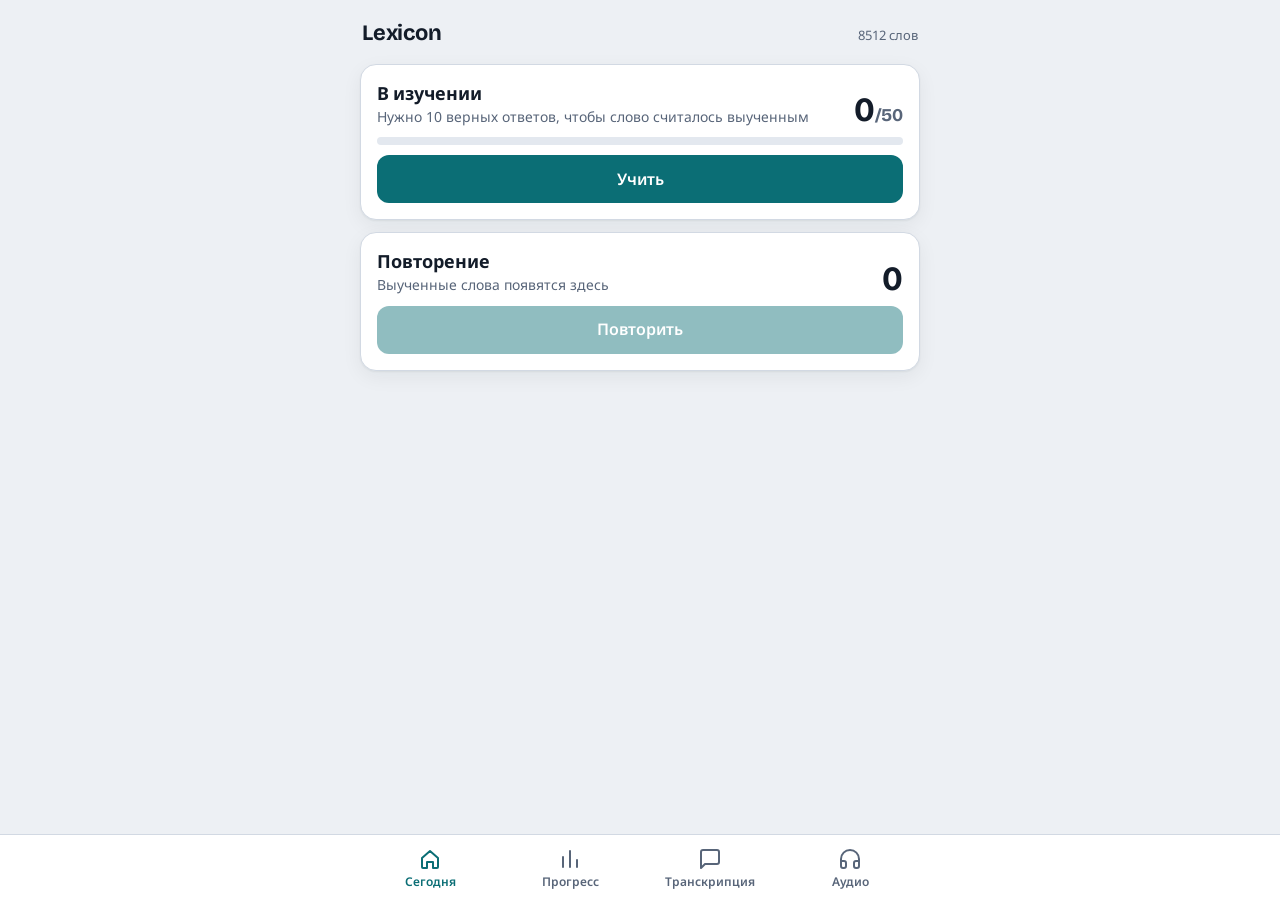
==== index.html @ 6a4443a9 "Restore English usage hints stripped from 8 translations The junk-note cleanup also removed legitima" ====
<!doctype html><html><head><meta charset=utf8><meta name=viewport content="width=device-width,initial-scale=1,viewport-fit=cover"><style>:root{color-scheme:light;box-sizing:border-box;padding-top:env(safe-area-inset-top,0px);padding-bottom:env(safe-area-inset-bottom,0px)}html{scroll-padding-top:env(safe-area-inset-top,0px)}body{margin:0;padding:0;font:14px -apple-system,BlinkMacSystemFont,sans-serif;background:#faf9f5;color:#141413}img{max-width:100%}[hidden]:not([hidden=until-found i]){display:none!important}</style></head><body>
<title>Lexicon</title>
<link rel="stylesheet" href="https://fonts.googleapis.com/css2?family=Bricolage+Grotesque:wght@500;700&family=Noto+Sans:wght@400;500;600&display=swap">
<style>
:root{
  --bg:#EDF0F4;--surface:#FFFFFF;--surface2:#E3E8EF;--ink:#131C29;--muted:#586579;--line:#D2D9E3;
  --accent:#0B6E75;--accent-ink:#FFFFFF;--accent-soft:#D5EDEF;
  --ok:#1B7F4F;--ok-soft:#D8F0E3;--bad:#B63434;--bad-soft:#F7DCDC;--warn:#8A5F00;--warn-soft:#F6EBCB;
  --shadow:0 1px 2px rgba(19,28,41,.06),0 6px 20px rgba(19,28,41,.06);
  --font-body:"Noto Sans",system-ui,-apple-system,"Segoe UI",sans-serif;
  --font-display:"Bricolage Grotesque","Noto Sans",system-ui,sans-serif;
}
@media (prefers-color-scheme:dark){:root:not([data-theme="light"]){
  --bg:#0D131A;--surface:#161F29;--surface2:#1F2A36;--ink:#E8EEF4;--muted:#93A1B3;--line:#2A3745;
  --accent:#4EC2B8;--accent-ink:#06211F;--accent-soft:#16363A;
  --ok:#5CD08F;--ok-soft:#153726;--bad:#F08585;--bad-soft:#3C1E1F;--warn:#E6B94E;--warn-soft:#3A2F12;
  --shadow:0 1px 2px rgba(0,0,0,.3),0 6px 20px rgba(0,0,0,.25);}}
:root[data-theme="dark"]{
  --bg:#0D131A;--surface:#161F29;--surface2:#1F2A36;--ink:#E8EEF4;--muted:#93A1B3;--line:#2A3745;
  --accent:#4EC2B8;--accent-ink:#06211F;--accent-soft:#16363A;
  --ok:#5CD08F;--ok-soft:#153726;--bad:#F08585;--bad-soft:#3C1E1F;--warn:#E6B94E;--warn-soft:#3A2F12;
  --shadow:0 1px 2px rgba(0,0,0,.3),0 6px 20px rgba(0,0,0,.25);}
*{box-sizing:border-box}
[hidden]{display:none!important}
html,body{height:100%}
body{background:var(--bg);color:var(--ink);font-family:var(--font-body);font-size:16px;line-height:1.45;padding-inline:16px;-webkit-text-size-adjust:100%}
button{font:inherit;color:inherit;cursor:pointer;-webkit-tap-highlight-color:transparent}
button:focus-visible,input:focus-visible,textarea:focus-visible{outline:3px solid var(--accent);outline-offset:2px}
#app{max-width:560px;margin:0 auto;min-height:100%;display:flex;flex-direction:column;padding-block:12px 96px}
.top{display:flex;align-items:baseline;justify-content:space-between;padding:6px 2px 14px}
.brand{font-family:var(--font-display);font-weight:700;font-size:22px;letter-spacing:-.01em}
.top small{color:var(--muted);font-size:13px}
h2{font-family:var(--font-display);font-size:26px;line-height:1.15;margin:0 0 4px;text-wrap:balance}
h3{font-family:var(--font-display);font-size:18px;margin:0}
.lead{color:var(--muted);margin:0 0 16px}
.stack{display:flex;flex-direction:column;gap:12px}
.panel{background:var(--surface);border:1px solid var(--line);border-radius:16px;padding:16px;box-shadow:var(--shadow)}
.row{display:flex;align-items:center;justify-content:space-between;gap:12px}
.row.wrap{flex-wrap:wrap}
.big{font-family:var(--font-display);font-weight:700;font-size:34px;line-height:1;font-variant-numeric:tabular-nums}
.muted{color:var(--muted)}
.small{font-size:13px}
.label{font-size:12px;letter-spacing:.08em;text-transform:uppercase;color:var(--muted);font-weight:600;margin:14px 0 4px}
.btn{display:inline-flex;align-items:center;justify-content:center;gap:8px;min-height:48px;padding:0 20px;border-radius:12px;border:1px solid var(--line);background:var(--surface2);font-weight:600}
.btn.primary{background:var(--accent);color:var(--accent-ink);border-color:transparent}
.btn.block{width:100%}
.btn[disabled]{opacity:.45;cursor:not-allowed}
.btn.ghost{background:transparent}
.btn.icon{min-width:48px;padding:0 12px}
.card-task{display:flex;flex-direction:column;gap:10px}
.card-task .meta{display:flex;justify-content:space-between;align-items:flex-end;gap:12px}
.card-task .note{color:var(--muted);font-size:14px;margin:0}
.meter{height:8px;border-radius:99px;background:var(--surface2);overflow:hidden}
.meter>i{display:block;height:100%;background:var(--accent);border-radius:99px}
.tabs{position:fixed;left:0;right:0;bottom:0;background:var(--surface);border-top:1px solid var(--line);display:flex;justify-content:center;padding-bottom:env(safe-area-inset-bottom,0px)}
.tabs .in{display:flex;width:100%;max-width:560px}
.tabs button{flex:1;background:none;border:0;padding:12px 4px 10px;display:flex;flex-direction:column;align-items:center;gap:2px;color:var(--muted);font-size:12px;font-weight:600}
.tabs button[aria-current="true"]{color:var(--accent)}
.tabs svg{width:24px;height:24px}
.word{font-family:var(--font-display);font-weight:700;font-size:34px;line-height:1.15;letter-spacing:-.01em;overflow-wrap:anywhere;text-wrap:balance}
.ipa{font-family:var(--font-body);color:var(--accent);font-size:19px;overflow-wrap:anywhere}
.ru{font-size:19px;font-weight:500}
.prompt{padding:20px 16px}
.opts{display:flex;flex-direction:column;gap:10px}
.opt{text-align:left;min-height:58px;padding:12px 16px;border-radius:14px;border:1.5px solid var(--line);background:var(--surface);display:flex;flex-direction:column;justify-content:center;gap:2px;font-size:18px}
.opt .ipa{font-size:15px}
.opt.ok{border-color:var(--ok);background:var(--ok-soft)}
.opt.bad{border-color:var(--bad);background:var(--bad-soft)}
.opt[disabled]{cursor:default}
.field{width:100%;min-height:56px;padding:0 16px;border-radius:14px;border:1.5px solid var(--line);background:var(--surface);color:var(--ink);font:inherit;font-size:20px}
.fb{border-radius:16px;padding:14px 16px;font-weight:600}
.fb.ok{background:var(--ok-soft);color:var(--ok)}
.fb.bad{background:var(--bad-soft);color:var(--bad)}
.fb.info{background:var(--warn-soft);color:var(--warn)}
.ex{margin:0 0 10px}
.ex p{margin:0}
.ex .en{font-weight:500}
.ex .tr{color:var(--muted)}
.dots{display:flex;gap:4px;flex-wrap:wrap}
.dots i{width:10px;height:10px;border-radius:50%;background:var(--surface2);border:1px solid var(--line)}
.dots i.on{background:var(--accent);border-color:var(--accent)}
.list{display:flex;flex-direction:column}
.list .li{display:flex;justify-content:space-between;gap:12px;padding:10px 0;border-top:1px solid var(--line);align-items:center}
.list .li:first-child{border-top:0}
.bars{display:flex;flex-direction:column;gap:8px}
.bar{display:grid;grid-template-columns:96px 1fr 44px;gap:10px;align-items:center;font-size:14px}
.bar b{font-variant-numeric:tabular-nums;text-align:right}
textarea.field{padding:10px 12px;min-height:110px;font-size:13px;font-family:ui-monospace,Menlo,monospace}
.topbar{display:flex;align-items:center;justify-content:space-between;gap:12px;margin-bottom:12px}
.pill{display:inline-block;padding:2px 10px;border-radius:99px;background:var(--accent-soft);color:var(--accent);font-size:13px;font-weight:600}
.phon-row{padding:10px 0;border-top:1px solid var(--line)}
.phon-row:first-child{border-top:0}
.phon-row .sym{font-family:var(--font-display);font-weight:700;font-size:19px;color:var(--accent)}
.phon-row .ex{font-size:14px;color:var(--muted);margin-left:8px}
.phon-row .desc{margin-top:4px;font-size:14px}
.tick{font-variant-numeric:tabular-nums}
@media (prefers-reduced-motion:no-preference){.panel,.opt,.fb{animation:rise .18s ease-out}@keyframes rise{from{opacity:.4;transform:translateY(4px)}to{opacity:1;transform:none}}}
</style>

<div id="app">
  <header class="top"><div class="brand">Lexicon</div><small id="topinfo"></small></header>
  <main id="view"></main>
</div>
<nav class="tabs" id="tabs" aria-label="Разделы"><div class="in">
  <button data-tab="home" aria-current="true"><svg viewBox="0 0 24 24" fill="none" stroke="currentColor" stroke-width="2" stroke-linecap="round" stroke-linejoin="round"><path d="M4 11l8-7 8 7v9a1 1 0 0 1-1 1h-4v-6H9v6H5a1 1 0 0 1-1-1z"/></svg>Сегодня</button>
  <button data-tab="stats"><svg viewBox="0 0 24 24" fill="none" stroke="currentColor" stroke-width="2" stroke-linecap="round" stroke-linejoin="round"><path d="M5 20V10M12 20V4M19 20v-7"/></svg>Прогресс</button>
  <button data-tab="ipa"><svg viewBox="0 0 24 24" fill="none" stroke="currentColor" stroke-width="2" stroke-linecap="round" stroke-linejoin="round"><path d="M21 15a2 2 0 0 1-2 2H7l-4 4V5a2 2 0 0 1 2-2h14a2 2 0 0 1 2 2z"/></svg>Транскрипция</button>
  <button data-tab="audio"><svg viewBox="0 0 24 24" fill="none" stroke="currentColor" stroke-width="2" stroke-linecap="round" stroke-linejoin="round"><path d="M3 18v-6a9 9 0 0 1 18 0v6"/><path d="M21 19a2 2 0 0 1-2 2h-1a2 2 0 0 1-2-2v-3a2 2 0 0 1 2-2h3zM3 19a2 2 0 0 0 2 2h1a2 2 0 0 0 2-2v-3a2 2 0 0 0-2-2H3z"/></svg>Аудио</button>
</div></nav>

<script>
(function(){
"use strict";
var DATA=[[6796,"service","/ˈsɜːrvəs/","служба; услуга; обслуживание","Существительное. Работа на организацию или предоставление услуги; в бизнесе — обслуживание клиентов.","She has ten years of service in the company.","У неё десять лет службы в компании.","The hotel is known for excellent service.","Отель известен отличным обслуживанием."],[60,"represent","/ˌreprɪˈzent/","представлять; обозначать; быть представителем","Изображать, символизировать или действовать от имени человека или организации.","The blue line represents the actual value.","Синяя линия обозначает фактическое значение.","She will represent our company at the meeting.","Она будет представлять нашу компанию на совещании.",[8241,8000]],[4201,"in order to","/ɪn ˈɔːrdər tə/","в целях; с тем чтобы","Союз цели, книжный вариант «чтобы»: указывает на цель действия в официальном или письменном стиле.","In order to apply, fill out this form.","Чтобы подать заявку, заполните эту форму.","She left early in order to catch the train.","Она вышла пораньше, чтобы успеть на поезд."],[4644,"to report","/tə riˈpɔːrt/","сообщить (напр. о прибытии)","Глагол: официально сообщить о происшествии или явиться в назначенное место (report to a person / report for duty).","Please report any suspicious activity to security.","Пожалуйста, сообщайте охране о любой подозрительной активности.","New employees must report to HR at 9 a.m.","Новые сотрудники должны явиться в отдел кадров к 9 утра."],[6903,"work schedule","/wɜːrk ˈskedʒʊl/","график работы","Существительное: расписание, по которому человек или предприятие работает в течение дня или недели.","My work schedule changes every week.","Мой график работы меняется каждую неделю.","Can you send me your work schedule for next month?","Пришлёшь мне свой график работы на следующий месяц?"],[6971,"business card","/ˈbɪznəs kɑːrd/","визитная карточка","Существительное: маленькая карточка с контактными данными, которой обмениваются при знакомстве в деловой среде.","He handed me his business card at the conference.","Он вручил мне свою визитную карточку на конференции.","Do you have a business card I could keep?","У вас есть визитка, которую я мог бы оставить себе?"],[153,"schedule","/ˈskedʒʊl/","план; график","Существительное. Заранее составленный порядок действий и сроков; в офисе — график работ или встреч.","We need to agree on a schedule for the project.","Нам нужно согласовать график работы над проектом.","The meeting was moved because my schedule is full.","Встречу перенесли, потому что мой график заполнен."],[485,"negotiate","/nəˈɡoʊʃieɪt/","договариваться","Глагол: пытаться прийти к соглашению путём обсуждения условий (цены, контракта, зарплаты).","They negotiated a lower price for the apartment.","Они договорились о более низкой цене за квартиру.","We need to negotiate the terms of the contract.","Нам нужно обсудить условия контракта."],[1017,"negotiation","/nɪˌɡoʊʃiˈeɪʃən/","переговоры","Существительное (чаще во мн. ч.). Обсуждение условий сделки или договора; деловая лексика.","The negotiations lasted three days.","Переговоры длились три дня.","Contract negotiation is a key part of her job.","Ведение переговоров по контрактам — важная часть её работы."],[7083,"costs","/kɑːsts/","затраты; расходы","Существительное во мн. ч. Деньги, которые нужно потратить на что-то; бизнес-лексика.","We need to reduce our costs this year.","В этом году нам нужно сократить расходы.","Travel costs are included in the price.","Транспортные расходы включены в цену."],[7169,"deadline","/ˈdedlaɪn/","срок окончания какой-л. работы; завершения проекта","Существительное. Срок, к которому работа должна быть закончена; деловая лексика.","The deadline for the report is Friday.","Срок сдачи отчёта — пятница.","We missed the deadline by two days.","Мы пропустили срок на два дня."],[3828,"to place an order","/tə pleɪs ən ˈɔːrdər/","сделать заказ; разместить заказ","Фраза: оформить покупку или заказ товара/услуги у поставщика.","I'd like to place an order for two laptops.","Я хотел бы сделать заказ на два ноутбука.","You can place an order online or by phone.","Заказ можно сделать онлайн или по телефону."],[4920,"case","/keɪs/","случай; дело; футляр","Существительное. Отдельный случай или ситуация (in this case — в этом случае); дело (в суде, в полиции); также футляр, чехол.","In this case, we'll need a new plan.","В этом случае нам понадобится новый план.","The police are still working on the case.","Полиция всё ещё работает над этим делом."],[6229,"wait","/weɪt/","ждать; ожидать; ожидание","Глагол. Оставаться на месте или откладывать действие, пока что-то не произойдёт (wait for — ждать кого-то/что-то); как существительное — ожидание.","Wait for me at the entrance.","Подожди меня у входа.","We had a long wait at the airport.","Нам пришлось долго ждать в аэропорту."],[7200,"to set up a meeting","/tə set ʌp ə ˈmiːtɪŋ/","назначить встречу","Деловое выражение: договориться о времени встречи с коллегами или клиентами.","Let's set up a meeting for Thursday.","Давайте назначим встречу на четверг.","I'll set up a meeting with the client.","Я назначу встречу с клиентом."],[7309,"he is in a meeting","/hi ɪz ɪn ə ˈmiːtɪŋ/","он на встрече","Фраза, которую говорят по телефону или коллеге, объясняя, что человек сейчас занят совещанием.","I'm sorry, he is in a meeting right now.","Извините, он сейчас на встрече.","She's in a meeting until 3 p.m.","Она на встрече до трёх часов."],[7600,"thank you for meeting with us","/θæŋk juː fər ˈmiːtɪŋ wɪð ʌs/","спасибо, что встретились с нами","Деловая формула вежливости в конце встречи или письма.","Thank you for meeting with us today.","Спасибо, что встретились с нами сегодня.","Thank you for meeting with us on short notice.","Спасибо, что нашли время встретиться с нами.",[7636,3221]],[2096,"currently","/ˈkɜːrəntli/","на сегодняшний день","Наречие: сейчас, в настоящий момент.","Currently, we have no vacancies.","В настоящий момент у нас нет вакансий.","He is currently on vacation.","Сейчас он в отпуске.",[1740]],[282,"chance","/tʃæns/","шанс; возможность; случайность","Существительное. Возможность или вероятность того, что что-то произойдёт; by chance — случайно.","Is there any chance you could help me tomorrow?","Есть ли шанс, что ты сможешь помочь мне завтра?","We met by chance at the airport.","Мы случайно встретились в аэропорту."],[326,"beyond","/bɪˈɑːnd/","за пределами","Предлог/наречие. По ту сторону или сверх какой-то границы.","The village is beyond the hills.","Деревня находится за холмами.","The results were beyond our hopes.","Результаты превзошли наши надежды."],[378,"trip","/trɪp/","поездка; путешествие; спотыкаться","Существительное. Поездка куда-либо и обратно, обычно недолгая (business trip, day trip); как глагол — споткнуться.","How was your trip to Italy?","Как прошла твоя поездка в Италию?","Be careful not to trip over the cable.","Осторожно, не споткнись о кабель."],[409,"within","/wɪˈðɪn/","в течение; в пределах","Предлог. Не позже чем через время или в пределах границ.","Reply within two days.","Ответьте в течение двух дней.","The house is within walking distance.","Дом находится в пешей доступности.",[209]],[993,"least","/liːst/","наименее; по меньшей мере","Наречие/прилагательное. Самый малый; at least — по крайней мере.","That's the least of my worries.","Это меньшая из моих забот.","Call at least once a week.","Звоните хотя бы раз в неделю."],[1246,"totally","/ˈtoʊtəli/","полностью","Наречие степени, усиливает прилагательное или глагол; в разговорной речи звучит эмоциональнее, чем completely.","I totally forgot about the appointment.","Я совсем забыл про приём.","This movie is totally different from the book.","Этот фильм совершенно не похож на книгу."],[1311,"either","/ˈiːðər/","или; любой из двух","Местоимение/союз. Один из двух; either … or — либо … либо.","You can have either tea or coffee.","Можно взять либо чай, либо кофе.","I don't like either of them.","Мне не нравится ни тот, ни другой."],[1350,"apparently","/əˈperəntli/","по всей видимости","Наречие, вводит информацию, о которой говорящий знает только по слухам или внешним признакам, без полной уверенности.","Apparently, the meeting has been postponed.","По всей видимости, встречу перенесли.","He was, apparently, unaware of the rules.","Он, судя по всему, не знал о правилах."],[1840,"further","/ˈfɜːrðər/","дальнейший; дополнительный","Прилагательное/наречие. Дальше, дополнительный.","For further information, call us.","За дополнительной информацией звоните нам.","We need further tests.","Нам нужны дальнейшие анализы."],[4467,"will","/wɪl/","будет (вспомогательный глагол будущего времени); воля; завещание","Модальный/вспомогательный глагол для будущего времени, обещаний и решений (I'll = I will); как существительное — воля, а также завещание.","I will call you tomorrow.","Я позвоню тебе завтра.","She did it against her will.","Она сделала это против своей воли."],[4536,"due","/duː/","ожидаемый (к сроку); подлежащий оплате; из-за (due to)","Прилагательное. Ожидаемый в определённое время (the train is due at 5); подлежащий оплате или сдаче к сроку; due to — из-за.","The report is due on Monday.","Отчёт нужно сдать в понедельник.","The baby is due in March.","Ребёнок должен родиться в марте."],[4947,"at","/æt/","в; на; у (предлог места и времени); знак @","Предлог. Указывает на точку в пространстве или времени: at home, at the station, at 5 o'clock; в адресах почты — знак «@».","I'll meet you at the station at six.","Встретимся на вокзале в шесть.","She's at work right now.","Она сейчас на работе."],[5540,"charge","/tʃɑːrdʒ/","заряд; плата; обвинение","Существительное/глагол. Величина электричества; плата за услугу; обвинение.","The battery holds a charge.","Аккумулятор держит заряд.","They charge a small fee.","Они берут небольшую плату."],[213,"check out","/tʃek aʊt/","смотреть; изучать (что-то новое)","Фразовый глагол (разг.). Посмотреть или изучить что-то новое, часто из любопытства.","Check out this new restaurant.","Загляни в этот новый ресторан.","You should check out her new book.","Тебе стоит посмотреть её новую книгу.",[8006]],[252,"hold on","/hoʊld ɑːn/","подождать; держаться","Фраза hold on — просьба немного подождать или задержка перед действием, часто по телефону.","Hold on, I need to check the calendar.","Подожди, мне нужно проверить календарь.","Hold on a second, I'll be right back.","Секундочку, я сейчас вернусь."],[322,"go on","/ɡoʊ ɑːn/","продолжать (говорить/делать после паузы)","Фразовый глагол, часто в побуждении: «продолжай».","Go on, tell me what happened.","Давай, расскажи, что случилось.","The show must go on.","Шоу должно продолжаться."],[351,"stand for","/stænd fər/","означать; символизировать (о буквах, символах)","Фразовый глагол: быть символом или сокращением чего-то (what does X stand for?).","What does UN stand for?","Что означает аббревиатура ООН?","The dove stands for peace.","Голубь символизирует мир.",[8005]],[635,"mess up","/mes ʌp/","напортачить; испортить дело","Разговорный фразовый глагол. Сделать что-то неправильно или неудачно.","Sorry, I messed up the schedule.","Извините, я напортачил с расписанием.","Don't mess up this time.","Не облажайся в этот раз."],[646,"watch out","/wɑːtʃ aʊt/","остерегаться","Фраза-предупреждение: будь осторожен, следи за опасностью или неприятной ситуацией.","Watch out, the floor is wet!","Осторожно, пол мокрый!","You should watch out for scammers online.","Стоит остерегаться мошенников в интернете."],[676,"take off","/teɪk ɔːf/","снимать (одежду); взлетать (о самолёте)","Фразовый глагол: снять предмет одежды, либо (о самолёте) оторваться от земли.","Take off your shoes before entering.","Снимите обувь перед входом.","The plane took off on time.","Самолёт вылетел вовремя."],[907,"break down","/breɪk daʊn/","сломаться; зайти в тупик; разбить на части","Фразовый глагол о технике или переговорах: перестать работать или зайти в тупик.","My car broke down on the highway.","Моя машина сломалась на трассе.","The talks broke down after two hours.","Переговоры зашли в тупик через два часа."],[944,"come up","/kʌm ʌp/","возникать","Фразовый глагол: неожиданно возникнуть или появиться (о проблеме, теме, вопросе).","Something urgent came up at work.","На работе возникло что-то срочное.","His name came up in conversation.","Его имя всплыло в разговоре.",[4685]],[1122,"it turns out","/ɪt tɜːrnz aʊt/","оказывается","Вводная фраза, сообщает о неожиданном результате, ставшем известным позже.","It turns out he was right all along.","Оказывается, он был прав с самого начала.","It turns out the store was closed on Sundays.","Выяснилось, что магазин по воскресеньям закрыт."],[1222,"end up","/end ʌp/","заканчивать(ся) (тем, что...)","Фразовый глагол: в итоге оказаться в определённой ситуации или месте (end up doing/being).","We ended up staying home.","В итоге мы остались дома.","He ended up as the manager.","В итоге он стал менеджером."],[1254,"take over","/teɪk ˈoʊvər/","брать на себя; перенимать; захватывать","Фразовый глагол: принять на себя управление или обязанности вместо кого-то другого.","She took over the project after he left.","Она взяла на себя проект после его ухода.","The new manager will take over next week.","Новый менеджер вступит в должность на следующей неделе."],[1278,"get in touch","/ɡet ɪn tʌtʃ/","связаться","Фразовый глагол: связаться с кем-то, часто после долгого отсутствия контакта.","I'll get in touch with you tomorrow.","Я свяжусь с тобой завтра.","Please get in touch if you have questions.","Пожалуйста, свяжитесь с нами, если возникнут вопросы."],[1362,"move on","/muːv ɑːn/","двигаться дальше","Фраза: перестать думать о прошлом и продолжать жить/работать дальше.","It's time to move on from this failure.","Пора двигаться дальше после этой неудачи.","He moved on to a new job last month.","В прошлом месяце он перешёл на новую работу."],[1402,"carry out","/ˈkæri aʊt/","выполнять; проводить (план, приказ, эксперимент)","Фразовый глагол: выполнить задачу, план или инструкцию от начала до конца.","They carried out the experiment successfully.","Они успешно провели эксперимент.","Soldiers carried out their orders.","Солдаты выполнили приказы.",[29]],[1450,"take place","/teɪk pleɪs/","проходить; состояться; происходить","Фразовый глагол: происходить, случаться (о событии, часто заранее запланированном).","The wedding will take place in June.","Свадьба состоится в июне.","Where did the accident take place?","Где произошла авария?"],[1476,"point out","/pɔɪnt aʊt/","указать","Фразовый глагол: обратить чьё-то внимание на факт или ошибку.","She pointed out a mistake in the report.","Она указала на ошибку в отчёте.","He pointed out that we were running late.","Он заметил, что мы опаздываем."],[1486,"follow up","/ˈfɑːloʊ ʌp/","связаться повторно; продолжить; довести до конца","Фразовый глагол: связаться повторно, чтобы уточнить или продолжить предыдущий разговор/дело.","I'll follow up with you next week.","Я свяжусь с тобой ещё раз на следующей неделе.","Don't forget to follow up on that email.","Не забудь ответить на то письмо ещё раз."],[1741,"so far","/soʊ fɑːr/","до сих пор; пока; до настоящего времени","Наречное выражение: указывает, что ситуация не менялась с определённого момента до настоящего времени.","So far, everything has gone smoothly.","Пока всё прошло гладко.","We haven't found a solution so far.","До сих пор мы не нашли решения."],[2266,"to come over","/tə kʌm ˈoʊvər/","заезжать; заходить (ненадолго)","Фразовый глагол: зайти к кому-то ненадолго, обычно в гости.","Do you want to come over for dinner?","Хочешь зайти на ужин?","She came over to borrow some sugar.","Она зашла одолжить немного сахара."],[2290,"to figure out","/tə ˈfɪɡjər aʊt/","выяснить; понять","Фразовый глагол: разобраться в чём-то сложном, найти решение путём размышления.","I need to figure out how this works.","Мне нужно понять, как это работает.","We finally figured out the problem.","Мы наконец выяснили, в чём проблема."],[2394,"lots of people","/lɑːts əv ˈpiːpəl/","много людей","Разговорное выражение количества: обозначает большое, неопределённое число людей.","Lots of people showed up to the concert.","На концерт пришло много людей.","There are lots of people waiting outside.","Снаружи ждёт много людей."],[3144,"to let down","/tə let daʊn/","разочаровывать; подводить","Фразовый глагол: не оправдать чьих-то ожиданий, подвести человека.","I felt like I let my team down.","Я чувствовал, что подвёл свою команду.","He promised to help but let us down again.","Он обещал помочь, но снова нас подвёл."],[3148,"to take advantage","/tə teɪk ædˈvæntɪdʒ/","использовать в своих интересах; с выгодой для себя","Фразовый глагол, обычно нейтральный или положительный (в отличие от exploit — часто нечестного использования): воспользоваться удачной возможностью.","We took advantage of the sunny weather.","Мы воспользовались солнечной погодой.","Take advantage of the discount while it lasts.","Воспользуйтесь скидкой, пока она действует.",[593]],[3173,"to take on","/tə teɪk ɑːn/","брать (работу); браться (за дело)","Фразовый глагол: взять на себя ответственность, работу или задачу.","She took on extra responsibilities this year.","В этом году она взяла на себя дополнительные обязанности.","He decided to take on the new project.","Он решил взяться за новый проект."],[3185,"to catch up","/tə kætʃ ʌp/","нагнать; наверстать","Фразовый глагол: наверстать упущенное, догнать других по срокам или знаниям.","I need to catch up on my emails.","Мне нужно разобрать накопившиеся письма.","Let's catch up over coffee sometime.","Давай как-нибудь встретимся за кофе, поболтаем."],[3258,"hang in there","/hæŋ ɪn ðer/","держись; держись там","Разговорная фраза поддержки, которую говорят человеку в трудной ситуации.","Hang in there, things will get better.","Держись, всё наладится.","I know it's tough, just hang in there.","Я знаю, что тяжело, просто держись."],[3825,"to make sure","/tə meɪk ʃʊr/","убедиться; удостовериться; позаботиться (чтобы)","Фразовый глагол: предпринять действие, чтобы удостовериться в чём-то или гарантировать результат.","Make sure you lock the door.","Убедись, что запер дверь.","I made sure everyone got a copy.","Я проследил, чтобы у всех была копия."],[3941,"keep me posted","/kiːp mi ˈpoʊstɪd/","держи меня в курсе","Разговорная просьба регулярно сообщать новости о ходе дела.","Keep me posted on the project's progress.","Держи меня в курсе хода проекта.","I'll keep you posted if anything changes.","Я буду держать тебя в курсе, если что-то изменится."],[4029,"right away","/raɪt əˈweɪ/","прямо сейчас","Наречное выражение: немедленно, без промедления.","Call me right away if you need help.","Позвони мне сразу же, если понадобится помощь.","I'll take care of it right away.","Я займусь этим прямо сейчас."],[4039,"either way","/ˈiːðər weɪ/","в любом случае; так или иначе","Разговорное выражение: независимо от выбора или исхода, результат тот же.","We'll go either way, rain or shine.","Мы пойдём в любом случае, дождь или нет.","Either way, I'm happy with the decision.","Так или иначе, я доволен решением.",[7665,4120]],[4147,"due to","/duː tə/","благодаря; вследствие; в результате; из-за","Предлог причины, нейтральный или отрицательный оттенок (в отличие от thanks to — обычно положительного).","The delay was due to bad weather.","Задержка произошла из-за плохой погоды.","Due to high demand, tickets sold out.","Из-за высокого спроса билеты распроданы.",[8420]],[5420,"as well","/æz wel/","также","Наречие, ставится в конце предложения: «тоже», «в придачу».","I'll have coffee as well.","Я тоже возьму кофе.","She speaks French as well.","Она также говорит по-французски.",[202]],[7123,"best regards","/best rɪˈɡɑːrdz/","с наилучшими пожеланиями; наилучшие пожелания","Стандартная формула прощания в конце делового письма, чуть более официальная, чем regards.","Thank you for your time. Best regards, Anna.","Спасибо за уделённое время. С наилучшими пожеланиями, Анна.","He ended the email with best regards.","Он закончил письмо словами «с наилучшими пожеланиями»."],[7251,"if so","/ɪf soʊ/","если это так","Условная связка, используется как ответ или продолжение мысли о ранее упомянутом условии.","Are you coming? If so, let me know.","Ты придёшь? Если да, дай знать.","Is there a problem? If so, we'll fix it.","Есть проблема? Если так, мы её решим."],[7650,"could you repeat that?","/kʊd juː rɪˈpiːt ðæt/","не могли бы вы повторить?","Просьба повторить, если не расслышали.","Could you repeat that, please?","Не могли бы вы повторить?","Could you repeat the last sentence?","Не могли бы вы повторить последнее предложение?"],[7651,"could you speak more slowly?","/kʊd juː spiːk mɔːr ˈsloʊli/","не могли бы вы говорить медленнее?","Просьба говорить помедленнее.","Could you speak more slowly, please?","Не могли бы вы говорить помедленнее?","Sorry, could you speak more slowly?","Извините, не могли бы вы говорить помедленнее?"],[7660,"exactly","/ɪɡˈzæktli/","именно; точно","Наречие: в точности; ответ «именно так».","That's exactly what I mean.","Именно это я и имею в виду.","\"You want the blue one?\" \"Exactly.\"","«Вы хотите синий?» — «Именно»."],[7661,"actually","/ˈækˌtʃuːəli/","на самом деле","Наречие: в действительности; уточняет или поправляет.","Actually, I prefer tea.","На самом деле я предпочитаю чай.","What did he actually say?","Что он на самом деле сказал?",[7667]],[7665,"anyway","/ˈeniweɪ/","в любом случае","Вводное слово: в любом случае; возвращение к теме.","Anyway, let's get back to work.","В любом случае, давайте вернёмся к работе.","It doesn't matter anyway.","Это всё равно не важно.",[4039,4120]],[7666,"by the way","/baɪ ðə weɪ/","кстати","Вводное выражение при добавлении мысли или смене темы.","By the way, have you seen Tom?","Кстати, ты видел Тома?","By the way, I'll be late tomorrow.","Кстати, завтра я опоздаю."],[7667,"in fact","/ɪn fækt/","на самом деле","Выражение: на самом деле; усиливает или уточняет.","In fact, she's my boss.","На самом деле, она мой начальник.","In fact, I was there yesterday.","Вообще-то, я вчера там был.",[7661]],[7671,"on the other hand","/ɑːn ðə ˈʌðər hænd/","с другой стороны","Вводит противоположный довод.","On the other hand, it's cheaper.","С другой стороны, это дешевле.","It's hard work; on the other hand, it pays well.","Работа тяжёлая, но с другой стороны, хорошо оплачивается."],[7680,"already","/ɔːlˈredi/","уже","Наречие: к настоящему моменту, раньше ожидаемого.","I've already finished.","Я уже закончил.","Have you already eaten?","Вы уже поели?"],[7681,"yet","/jet/","ещё; пока","Наречие: до сих пор не; в вопросах — уже.","I haven't finished yet.","Я ещё не закончил.","Has she called yet?","Она уже звонила?"],[7682,"still","/stɪl/","всё ещё; до сих пор","Наречие: до сих пор, по-прежнему.","Are you still working here?","Вы всё ещё здесь работаете?","It's still raining.","Дождь всё ещё идёт."],[7684,"almost","/ˈɔːlmoʊst/","почти","Наречие: не совсем, но очень близко.","I'm almost ready.","Я почти готов.","It's almost midnight.","Почти полночь.",[8387]],[7685,"quite","/kwaɪt/","довольно","Наречие степени: достаточно, весьма.","It's quite cold today.","Сегодня довольно холодно.","I'm not quite sure.","Я не совсем уверен.",[2019]],[7687,"enough","/ɪˈnʌf/","достаточно","Слово: достаточно.","We have enough time.","У нас достаточно времени.","That's enough, thank you.","Хватит, спасибо."],[7846,"how do I get to...?","/haʊ duː aɪ ɡet tə/","как добраться до...?","Спросить, как добраться.","How do I get to the station?","Как добраться до вокзала?","Excuse me, how do I get to the museum?","Извините, как добраться до музея?"],[7965,"sure","/ʃʊr/","уверенный","Уверенный в чём-то; также «конечно».","I'm sure he'll come.","Я уверен, что он придёт.","\"Can you help?\" \"Sure.\"","«Поможешь?» — «Конечно»."],[7971,"to get","/tə ɡet/","получать; становиться","Получать; становиться; понимать.","I got a letter.","Я получил письмо.","It's getting cold.","Становится холодно.",[8340,7772,3769]],[7972,"to take","/tə teɪk/","брать","Брать; уходить время; отводить.","Take an umbrella.","Возьми зонт.","It takes two hours.","Это занимает два часа."],[7973,"to give","/tə ɡɪv/","давать","Передавать кому-то.","Give me your phone.","Дай мне свой телефон.","She gave him a gift.","Она подарила ему подарок."],[7974,"to put","/tə pʊt/","класть","Размещать где-то.","Put the keys on the table.","Положи ключи на стол.","Where did you put my bag?","Куда ты положил мою сумку?"],[7975,"to keep","/tə kiːp/","держать; хранить","Не отдавать; хранить.","Keep the change.","Оставьте сдачу.","Keep quiet.","Помолчи.",[8053]],[7976,"to let","/tə let/","позволять","Позволять; в let's — предлагать.","Let me help you.","Позволь мне помочь тебе.","Let's go!","Пойдём!",[8320]],[7977,"to bring","/tə brɪŋ/","приносить","Доставлять с собой.","Bring your passport.","Возьми с собой паспорт.","Can you bring me some water?","Можешь принести мне воды?",[1376]],[7978,"to find","/tə faɪnd/","находить","Обнаруживать.","I can't find my keys.","Я не могу найти ключи.","I found it interesting.","Мне это показалось интересным."],[7979,"to tell","/tə tel/","рассказывать; сказать","Передавать информацию.","Tell me the truth.","Скажи мне правду.","She told me a story.","Она рассказала мне историю."],[7981,"to ask","/tə æsk/","спрашивать; просить","Задавать вопрос; просить.","Can I ask a question?","Можно задать вопрос?","I asked him for help.","Я попросил его о помощи."],[7982,"to feel","/tə fiːl/","чувствовать","Ощущать; иметь мнение.","I feel tired.","Я чувствую усталость.","How do you feel about it?","Что ты об этом думаешь?"],[7983,"to leave","/tə liːv/","уходить; оставлять","Уезжать, оставлять.","I leave at eight.","Я ухожу в восемь.","I left my phone at home.","Я оставил телефон дома.",[2260]],[7984,"to try","/tə traɪ/","пытаться; пробовать","Предпринимать попытку.","Try again.","Попробуй ещё раз.","I'll try to come.","Я постараюсь прийти."],[8005,"to mean","/tə miːn/","означать; иметь в виду","Иметь значение; подразумевать.","What does this mean?","Что это значит?","I didn't mean to hurt you.","Я не хотел тебя обидеть.",[351]],[8006,"to look","/tə lʊk/","смотреть; выглядеть","Смотреть в направлении; выглядеть.","Look at this!","Посмотри на это!","You look tired.","Ты выглядишь уставшим.",[213]],[8028,"to give up","/tə ɡɪv ʌp/","бросать; сдаваться","Отказаться от попытки.","Don't give up!","Не сдавайся!","He gave up smoking.","Он бросил курить."],[8029,"to look for","/tə lʊk fər/","искать","Стремиться найти.","I'm looking for my keys.","Я ищу свои ключи.","What are you looking for?","Что ты ищешь?"],[8030,"to look after","/tə lʊk ˈæftər/","присматривать за","Заботиться о ком-то.","Can you look after my dog?","Можешь присмотреть за моей собакой?","She looks after her mother.","Она ухаживает за мамой."],[8031,"to look forward to","/tə lʊk ˈfɔːrwərd tə/","ждать с нетерпением","Ожидать с радостью.","I'm looking forward to the weekend.","Я жду выходных с нетерпением.","We look forward to seeing you.","Мы с нетерпением ждём встречи с вами."],[8032,"to find out","/tə faɪnd aʊt/","выяснять","Узнавать факты.","I'll find out and call you.","Я выясню и позвоню тебе.","Did you find out what happened?","Ты выяснил, что случилось?",[610]],[8038,"to start","/tə stɑːrt/","начинать","Приступать к делу.","The film starts at eight.","Фильм начинается в восемь.","I started learning English last year.","Я начал учить английский в прошлом году.",[8039]],[8043,"to happen","/tə ˈhæpən/","происходить","Случаться.","What happened?","Что случилось?","It happened yesterday.","Это случилось вчера.",[424]],[8045,"to become","/tə bɪˈkʌm/","становиться","Приобретать новое качество.","She became a doctor.","Она стала врачом.","It's becoming colder.","Становится холоднее."],[8046,"to seem","/tə siːm/","казаться","Создавать впечатление.","It seems easy.","Это кажется лёгким.","She seems tired.","Она выглядит уставшей."],[8154,"Would you mind...?","/wʊd juː maɪnd/","Вы не возражаете...?","Вежливая просьба; ответ «no» означает согласие.","Would you mind opening the window?","Вы не могли бы открыть окно?","Would you mind waiting a minute?","Вы не могли бы подождать минутку?"],[8155,"Do you mind if I...?","/duː juː maɪnd ɪf aɪ/","Вы не против, если я...?","Вежливый вопрос о разрешении.","Do you mind if I sit here?","Вы не против, если я сяду здесь?","Do you mind if I open the window?","Вы не против, если я открою окно?"],[8172,"Let me know","/let mi noʊ/","Дайте мне знать","Просьба сообщить информацию.","Let me know if you need help.","Дайте знать, если вам нужна помощь.","Let me know when you arrive.","Дайте знать, когда приедете."],[8175,"I'm running late","/aɪm ˈrʌnɪŋ leɪt/","Я опаздываю","Сообщение об опоздании.","Sorry, I'm running late.","Извините, я опаздываю.","I'm running late, start without me.","Я опаздываю, начинайте без меня."],[8176,"I'm looking forward to it","/aɪm ˈlʊkɪŋ ˈfɔːrwərd tə ɪt/","Я жду этого с нетерпением","Ожидание с радостью.","I'm looking forward to it.","Я жду этого с нетерпением.","We're really looking forward to it.","Мы очень ждём этого."],[8177,"I feel like...","/aɪ fiːl laɪk/","Мне хочется...","Выражение желания что-то сделать.","I feel like a walk.","Мне хочется прогуляться.","I don't feel like cooking.","Мне не хочется готовить."],[8181,"It depends","/ɪt dɪˈpendz/","Зависит от обстоятельств","Ответ: результат зависит от условий.","\"Will you come?\" \"It depends.\"","«Ты придёшь?» — «Смотря как».","It depends on the weather.","Это зависит от погоды."],[8185,"It's worth it","/ɪts wɜːrθ ɪt/","Это того стоит","Оценка: оно стоит усилий.","It's expensive, but it's worth it.","Это дорого, но того стоит.","The trip was worth it.","Поездка того стоила."],[8187,"That's why","/ðæts waɪ/","Вот почему","Объясняет причину.","I was late. That's why I called.","Я опаздывал. Вот почему я позвонил.","That's why I love this city.","Вот почему я люблю этот город."],[8189,"That makes sense","/ðæt meɪks sens/","Это логично","Признаёт логичность.","That makes sense.","Это логично.","It makes sense to wait.","Есть смысл подождать."],[146,"actual","/ˈæktʃəwəl/","фактический; реальный; настоящий","Прилагательное. Действительный, реально существующий (в отличие от ожидаемого или предполагаемого). Ложный друг: не «актуальный».","The actual cost was much higher than the estimate.","Фактическая стоимость оказалась намного выше сметы.","What were his actual words?","Что именно он сказал?"],[208,"maintain","/meɪnˈteɪn/","поддерживать; сохранять","Глагол. Сохранять в хорошем состоянии; также — утверждать.","We maintain a high standard of service.","Мы поддерживаем высокий стандарт обслуживания.","He maintains that he is innocent.","Он утверждает, что невиновен.",[8325]],[251,"stress","/stres/","напряжение; стресс; ударение","Существительное. Психическое или физическое напряжение; в лингвистике — ударение.","Work stress made her ill.","Стресс на работе довёл её до болезни.","The stress is on the second syllable.","Ударение стоит на втором слоге."],[341,"basically","/ˈbeɪsɪkli/","в основном","Наречие, используется, чтобы упростить или обобщить сказанное, часто в начале объяснения.","Basically, we need more time.","В основном, нам нужно больше времени.","The plan is basically the same as before.","План, по сути, такой же, как и раньше."],[363,"urgent","/ˈɜːrdʒənt/","срочный","Прилагательное: требующий немедленного внимания или действия.","This is an urgent matter, please respond quickly.","Это срочное дело, ответьте, пожалуйста, быстро.","She has an urgent meeting to attend.","Ей нужно присутствовать на срочной встрече."],[1062,"overall","/ˈoʊvərɔːl/","в целом; общий","Прилагательное/наречие. В общем и целом; итоговый.","Overall, the plan works.","В целом план работает.","The overall cost is $5,000.","Общая стоимость — 5000 долларов.",[4078,7480,8397]],[1140,"therefore","/ˈðerfɔːr/","следовательно","Наречие. Вводит следствие из сказанного раньше; в деловой и письменной речи.","The tests failed; therefore, we delayed the launch.","Тесты не прошли, поэтому мы отложили запуск.","Sales fell. Therefore, we changed the plan.","Продажи упали. Следовательно, мы изменили план.",[8427,10]],[4319,"groceries","/ˈɡroʊsəriz/","продукты","Существительное (мн. ч.). Продукты питания и хозтовары.","I bought groceries.","Я купил продукты.","Groceries were delivered.","Продукты доставили."],[4486,"range","/reɪndʒ/","ассортимент; диапазон","Существительное. Набор предлагаемых товаров; диапазон.","The shop has a wide range of products.","В магазине широкий ассортимент товаров.","Prices range from 5 to 50 dollars.","Цены варьируются от 5 до 50 долларов.",[8616]],[4505,"reliable","/rɪˈlaɪəbəl/","надёжный; верный","Прилагательное о людях, технике или источниках: тот, на кого/что можно положиться.","He's a reliable and hardworking colleague.","Он надёжный и трудолюбивый коллега.","This car has proven very reliable over the years.","Эта машина за годы показала себя очень надёжной."],[6074,"supply","/səˈplaɪ/","снабжение; поставка","Существительное: объём товара или ресурса, поставляемого куда-либо.","The company controls the local water supply.","Компания контролирует местное водоснабжение.","There's a limited supply of these parts.","Поставки этих деталей ограничены."],[6918,"feedback","/ˈfiːdbæk/","обратная связь","Существительное. Отзыв о работе или результате.","Give me your feedback.","Дайте мне свой отзыв.","Customer feedback is positive.","Отзывы клиентов положительные."],[8195,"to postpone","/tə poʊstˈpoʊn/","переносить (на более поздний срок)","Перенести на более поздний срок.","We had to postpone the meeting.","Нам пришлось перенести совещание.","The event was postponed until Friday.","Мероприятие перенесли на пятницу."],[8196,"to reschedule","/tə riˈskedʒuːl/","переносить (на другое время)","Назначить на другое время.","Can we reschedule for next week?","Можем перенести на следующую неделю?","I need to reschedule my appointment.","Мне нужно перенести встречу."],[8199,"to confirm","/tə kənˈfɜːrm/","подтверждать","Подтвердить, что что-то в силе.","Please confirm your attendance.","Пожалуйста, подтвердите своё присутствие.","The hotel confirmed my booking.","Отель подтвердил мою бронь.",[647]],[8200,"to agree on","/tə əˈɡriː ɑːn/","договориться о","Достичь согласия по вопросу.","We agreed on a price.","Мы договорились о цене.","We need to agree on the date.","Нам нужно договориться о дате."],[8202,"to make a decision","/tə meɪk ə dɪˈsɪʒən/","принять решение","Выбрать вариант действий.","We need to make a decision today.","Нам нужно принять решение сегодня.","It's hard to make a decision.","Трудно принять решение."],[8207,"to bring up","/tə brɪŋ ʌp/","поднимать (вопрос)","Начать обсуждать тему.","I'll bring it up at the meeting.","Я подниму этот вопрос на совещании.","Don't bring up politics.","Не затрагивай политику."],[8209,"to follow up on","/tə ˈfɑːloʊ ʌp ɑːn/","отслеживать; довести до конца","Проследить за результатом.","I'll follow up on this tomorrow.","Я займусь этим завтра.","Please follow up on the order.","Пожалуйста, отследите заказ."],[8210,"to get back to you","/tə ɡet bæk tə juː/","вернуться к вам с ответом","Ответить позже.","I'll get back to you by Friday.","Я вернусь к вам с ответом к пятнице.","Can I get back to you on that?","Можно я отвечу вам позже?"],[8211,"to keep you posted","/tə kiːp juː ˈpoʊstɪd/","держать вас в курсе","Информировать о ходе дел.","Please keep me posted.","Пожалуйста, держите меня в курсе.","I'll keep you posted.","Я буду держать вас в курсе."],[8213,"to get in touch with","/tə ɡet ɪn tʌtʃ wɪð/","связаться с","Установить контакт.","I'll get in touch with him.","Я свяжусь с ним.","How can I get in touch with you?","Как с вами связаться?"],[8214,"to reach out to","/tə riːtʃ aʊt tə/","обратиться к","Обратиться к кому-то.","I'm reaching out to introduce myself.","Я обращаюсь, чтобы представиться.","Feel free to reach out to me.","Не стесняйтесь обращаться ко мне."],[8215,"to let you know","/tə let juː noʊ/","дать вам знать","Сообщить.","I'll let you know tomorrow.","Я дам вам знать завтра.","Please let me know if it works.","Пожалуйста, дайте знать, если получится."],[8216,"to look into","/tə lʊk ˈɪntuː/","разобраться в; изучить","Изучить проблему.","I'll look into it.","Я разберусь в этом.","Police are looking into the case.","Полиция изучает дело."],[8217,"to sort out","/tə sɔːrt aʊt/","разобраться; уладить","Уладить проблему.","We need to sort out this problem.","Нам нужно уладить эту проблему.","Let me sort it out.","Позвольте мне с этим разобраться."],[8218,"to deal with","/tə diːl wɪð/","заниматься; иметь дело с","Справляться с проблемой.","How do you deal with stress?","Как вы справляетесь со стрессом?","I'll deal with the customers.","Я займусь клиентами.",[1314]],[8219,"to take care of","/tə teɪk ker əv/","позаботиться о","Заняться, позаботиться.","Don't worry, I'll take care of it.","Не волнуйтесь, я этим займусь.","Take care of yourself.","Берегите себя."],[8220,"to be responsible for","/tə bi riˈspɑːnsəbəl fər/","отвечать за","Нести ответственность.","Who is responsible for this?","Кто за это отвечает?","I'm responsible for sales.","Я отвечаю за продажи."],[8221,"to be in charge of","/tə bi ɪn tʃɑːrdʒ əv/","руководить; отвечать за","Руководить процессом.","Who is in charge here?","Кто здесь главный?","She's in charge of the project.","Она руководит проектом."],[8223,"to work on","/tə wɜːrk ɑːn/","работать над","Заниматься чем-то.","I'm working on a report.","Я работаю над отчётом.","We're working on a solution.","Мы работаем над решением."],[8224,"to work out","/tə wɜːrk aʊt/","получиться; разобраться; тренироваться","Найти решение; получиться.","We'll work it out.","Мы что-нибудь придумаем.","Did everything work out?","Всё получилось?"],[8225,"to set up","/tə set ʌp/","организовать; настроить","Организовать или настроить.","I'll set up a meeting.","Я организую встречу.","Can you set up the projector?","Можешь настроить проектор?",[1097]],[8227,"to meet a deadline","/tə miːt ə ˈdedlaɪn/","уложиться в срок","Успеть к сроку.","We must meet the deadline.","Мы должны уложиться в срок.","She always meets her deadlines.","Она всегда укладывается в сроки."],[8232,"to update","/tə əpˈdeɪt/","обновлять","Приводить в актуальное состояние.","I'll update the file.","Я обновлю файл.","Please update me on the situation.","Пожалуйста, введите меня в курс дела."],[8254,"to manage","/tə ˈmænədʒ/","управлять; справляться","Руководить; справляться.","She manages a team of ten.","Она руководит командой из десяти человек.","I can manage on my own.","Я справлюсь сам.",[1027,4588]],[8261,"to work from home","/tə wɜːrk frʌm hoʊm/","работать из дома","Трудиться не в офисе.","I work from home on Fridays.","По пятницам я работаю из дома.","Can I work from home today?","Можно мне сегодня поработать из дома?"],[8292,"to turn down","/tə tɜːrn daʊn/","отклонить","Отказаться от предложения.","He turned down the job.","Он отказался от работы.","They turned down our proposal.","Они отклонили наше предложение."],[8328,"to focus on","/tə ˈfoʊkəs ɑːn/","сосредоточиться на","Уделять внимание чему-то.","Let's focus on the main issue.","Давайте сосредоточимся на главном вопросе.","I can't focus on work.","Я не могу сосредоточиться на работе."],[8330,"to depend on","/tə dɪˈpend ɑːn/","зависеть от","Определяться чем-то другим.","It depends on the price.","Это зависит от цены.","We depend on our suppliers.","Мы зависим от наших поставщиков."],[8346,"to take advantage of","/tə teɪk ædˈvæntɪdʒ əv/","воспользоваться","Использовать выгодное обстоятельство.","Take advantage of this offer.","Воспользуйтесь этим предложением.","He took advantage of her kindness.","Он воспользовался её добротой."],[8347,"to take into account","/tə teɪk ˈɪntuː əˈkaʊnt/","принимать во внимание","Учитывать при решении.","We must take the cost into account.","Мы должны учесть стоимость.","Take into account that it's a holiday.","Учтите, что это праздник."],[8349,"to put off","/tə pʊt ɔːf/","откладывать","Переносить на позже.","Don't put it off.","Не откладывай это.","We put off the trip.","Мы отложили поездку.",[1286]],[8350,"to come up with","/tə kʌm ʌp wɪð/","придумать","Придумывать идею.","Can you come up with a plan?","Можешь придумать план?","She came up with a great idea.","Она придумала отличную идею."],[8352,"to get along with","/tə ɡet əˈlɔːŋ wɪð/","ладить с","Иметь хорошие отношения с людьми.","I get along with my boss.","Я лажу с начальником.","Do you get along with your sister?","Ты ладишь с сестрой?"],[8354,"to get started","/tə ɡet ˈstɑːrtɪd/","приступить","Начать делать что-то.","Let's get started.","Давайте начнём.","We got started at nine.","Мы начали в девять."],[8358,"to look at","/tə lʊk ət/","смотреть на","Направить взгляд.","Look at this photo.","Посмотри на эту фотографию.","We looked at three flats.","Мы посмотрели три квартиры."],[8359,"to look up","/tə lʊk ʌp/","искать (информацию)","Искать в справочнике или интернете.","I'll look it up online.","Я поищу это в интернете.","Look up the word in a dictionary.","Найди слово в словаре."],[8374,"to keep in mind","/tə kiːp ɪn maɪnd/","иметь в виду","Не забывать; учитывать.","Keep in mind that it's cold.","Имейте в виду, что холодно.","Keep it in mind.","Помните об этом.",[3138]],[8375,"to keep up with","/tə kiːp ʌp wɪð/","не отставать от","Не отставать.","I can't keep up with you.","Я не могу за тобой угнаться.","Keep up with the news.","Будь в курсе новостей."],[8376,"to pick up","/tə pɪk ʌp/","подбирать; поднять (трубку)","Забрать; подхватить; взять трубку.","I'll pick you up at six.","Я заберу тебя в шесть.","Pick up the phone!","Возьми трубку!",[1273]],[8405,"in my opinion","/ɪn maɪ əˈpɪnjən/","по моему мнению","Вводит своё мнение.","In my opinion, it's a good plan.","По-моему, это хороший план.","In my opinion, we should wait.","По-моему, нам стоит подождать."],[8419,"because of","/bɪˈkɔːz əv/","из-за","Предлог причины.","We were late because of the traffic.","Мы опоздали из-за пробки.","The flight was cancelled because of fog.","Рейс отменили из-за тумана.",[4132]],[8425,"however","/haʊˈevər/","однако","Противопоставление: однако.","It's cheap. However, it's slow.","Это дёшево. Однако медленно.","However, we need more time.","Однако нам нужно больше времени."],[8433,"as soon as possible","/æz suːn æz ˈpɑːsəbəl/","как можно скорее","Как можно быстрее; часто сокращают до ASAP.","Please reply as soon as possible.","Пожалуйста, ответьте как можно скорее.","I'll call you as soon as possible.","Я позвоню вам как можно скорее."],[8434,"by the end of the day","/baɪ ðə end əv ðə deɪ/","к концу дня","Крайний срок в течение дня.","Send it by the end of the day.","Отправьте это к концу дня.","I'll finish by the end of the day.","Я закончу к концу дня."],[8453,"I am writing to","/aɪ æm ˈraɪtɪŋ tə/","Я пишу, чтобы","Начало делового письма.","I am writing to confirm our meeting.","Пишу, чтобы подтвердить нашу встречу.","I am writing to apply for the job.","Пишу, чтобы подать заявку на работу."],[8454,"I am writing to inform you","/aɪ æm ˈraɪtɪŋ tə ɪnˈfɔːrm juː/","Пишу, чтобы сообщить вам","Информирование в письме.","I am writing to inform you of a change.","Пишу, чтобы сообщить вам об изменении.","I am writing to inform you that the office is closed.","Пишу, чтобы сообщить, что офис закрыт."],[8456,"Thank you for your email","/θæŋk juː fər jɔːr iˈmeɪl/","Спасибо за ваше письмо","Вежливое начало ответа.","Thank you for your email.","Спасибо за ваше письмо.","Thank you for your email of 5 May.","Спасибо за ваше письмо от 5 мая."],[8457,"Thank you for getting back to me","/θæŋk juː fər ˈɡetɪŋ bæk tə mi/","Спасибо, что ответили мне","Благодарность за ответ.","Thank you for getting back to me.","Спасибо, что ответили мне.","Thank you for getting back to me so quickly.","Спасибо, что так быстро ответили."],[8460,"I look forward to hearing from you","/aɪ lʊk ˈfɔːrwərd tə ˈhɪrɪŋ frʌm juː/","Жду вашего ответа","Завершение письма.","I look forward to hearing from you.","Жду вашего ответа.","I look forward to hearing from you soon.","Жду вашего скорого ответа."],[8462,"Please find attached","/pliːz faɪnd əˈtætʃt/","Во вложении вы найдёте","Указывает на вложенный файл.","Please find attached the report.","Во вложении вы найдёте отчёт.","Please find attached my CV.","Во вложении вы найдёте моё резюме."],[8463,"Please let me know","/pliːz let mi noʊ/","Пожалуйста, дайте мне знать","Просьба сообщить.","Please let me know your decision.","Пожалуйста, сообщите мне ваше решение.","Please let me know if you have questions.","Дайте знать, если возникнут вопросы."],[8464,"Please feel free to contact me","/pliːz fiːl friː tə ˈkɑːntækt mi/","Не стесняйтесь обращаться ко мне","Приглашение обратиться.","Please feel free to contact me.","Не стесняйтесь обращаться ко мне.","Please feel free to call us.","Не стесняйтесь звонить нам."],[8469,"I would appreciate it if you could","/aɪ wʊd əˈpriːʃieɪt ɪt ɪf juː kʊd/","Буду признателен, если вы сможете","Вежливая просьба в письме.","I would appreciate it if you could reply today.","Буду признателен, если вы ответите сегодня.","I would appreciate it if you could help.","Буду признателен за вашу помощь."],[8470,"Could you please","/kʊd juː pliːz/","Не могли бы вы, пожалуйста","Вежливая просьба.","Could you please send the file?","Не могли бы вы, пожалуйста, отправить файл?","Could you please call me back?","Не могли бы вы перезвонить мне?"],[8471,"Would it be possible to","/wʊd ɪt bi ˈpɑːsəbəl tə/","Возможно ли","Формальный вопрос о возможности.","Would it be possible to meet on Friday?","Возможно ли встретиться в пятницу?","Would it be possible to extend the deadline?","Возможно ли продлить срок?"],[8474,"I'm afraid I can't","/aɪm əˈfreɪd aɪ kænt/","Боюсь, я не смогу","Вежливый отказ.","I'm afraid I can't attend.","Боюсь, я не смогу присутствовать.","I'm afraid I can't help you.","Боюсь, я не могу вам помочь."],[8477,"Kind regards","/kaɪnd rɪˈɡɑːrdz/","С уважением","Вежливое завершение письма.","Kind regards, Anna.","С уважением, Анна.","Kind regards, John Smith.","С уважением, Джон Смит."],[8485,"Hold on, please","/hoʊld ɑːn, pliːz/","Подождите, пожалуйста","Просьба подождать по телефону.","Hold on, please.","Подождите, пожалуйста.","Hold on, I'll check.","Подождите, я проверю."],[8486,"I'll put you through","/aɪl pʊt juː θruː/","Я соединю вас","Соединить с другим человеком.","I'll put you through to Sales.","Я соединю вас с отделом продаж.","Please hold, I'll put you through.","Оставайтесь на линии, я вас соединю."],[8495,"Let me check","/let mi tʃek/","Позвольте мне проверить","Взять паузу для проверки.","Let me check.","Позвольте мне проверить.","Let me check my diary.","Позвольте проверить мой ежедневник."],[8497,"Let's get started","/lets ɡet ˈstɑːrtɪd/","Давайте начнём","Начать совещание.","Let's get started.","Давайте начнём.","Let's get started with the agenda.","Давайте начнём с повестки."],[8498,"Let's move on","/lets muːv ɑːn/","Давайте перейдём дальше","Перейти к следующему пункту.","Let's move on to the next item.","Давайте перейдём к следующему пункту.","Let's move on.","Давайте двигаться дальше."],[8522,"Could you clarify that?","/kʊd juː ˈklerəfaɪ ðæt/","Не могли бы вы уточнить?","Просьба разъяснить.","Could you clarify that point?","Не могли бы вы уточнить этот пункт?","Could you clarify the terms?","Не могли бы вы уточнить условия?"],[8525,"What's the deadline?","/wʌts ðə ˈdedlaɪn/","Каков крайний срок?","Вопрос о сроке.","What's the deadline?","Каков крайний срок?","What's the deadline for the report?","Каков срок сдачи отчёта?"],[8526,"What's the status?","/wʌts ðə ˈstætəs/","Каков статус?","Вопрос о состоянии дел.","What's the status of the order?","Каков статус заказа?","What's the status?","Каков статус?"],[8537,"Does that work for you?","/dʌz ðæt wɜːrk fər juː/","Вам это подходит?","Уточнение, подходит ли предложение.","Does Monday work for you?","Вам подходит понедельник?","Does that work for you?","Вам это подходит?"],[8539,"That works for me","/ðæt wɜːrks fər mi/","Меня это устраивает","Согласие.","Ten o'clock? That works for me.","В десять? Меня это устраивает.","Friday works for me.","Пятница меня устраивает.",[8541]],[8542,"I'll take care of it","/aɪl teɪk ker əv ɪt/","Я займусь этим","Обещание заняться.","Don't worry, I'll take care of it.","Не волнуйтесь, я этим займусь.","I'll take care of the bill.","Я оплачу счёт."],[8543,"I'll get back to you","/aɪl ɡet bæk tə juː/","Я вернусь к вам с ответом","Обещание ответить позже.","I'll get back to you tomorrow.","Я вернусь к вам с ответом завтра.","I'll get back to you soon.","Я скоро вернусь к вам с ответом."],[8544,"I'll look into it","/aɪl lʊk ˈɪntuː ɪt/","Я разберусь","Обещание разобраться.","I'll look into it right away.","Я сразу в этом разберусь.","I'll look into it and let you know.","Я разберусь и дам вам знать."],[8545,"I'll let you know","/aɪl let juː noʊ/","Я дам вам знать","Обещание сообщить.","I'll let you know by Friday.","Я дам вам знать до пятницы.","I'll let you know if I hear anything.","Я дам знать, если что-то услышу.",[7225]],[8547,"I'll keep you posted","/aɪl kiːp juː ˈpoʊstɪd/","Я буду держать вас в курсе","Обещание информировать.","I'll keep you posted.","Я буду держать вас в курсе.","I'll keep you posted on progress.","Я буду держать вас в курсе."],[8551,"We have a problem","/wi hæv ə ˈprɑːbləm/","У нас проблема","Сообщение о проблеме.","We have a problem.","У нас проблема.","We have a problem with the delivery.","У нас проблема с доставкой."],[8589,"job interview","/dʒɑːb ˈɪntərvjuː/","собеседование","Беседа при найме.","I have a job interview tomorrow.","У меня завтра собеседование.","How was your job interview?","Как прошло собеседование?"],[2313,"easier said than done","/ˈiːziər sed ðæn dʌn/","легче сказать, чем сделать","Устойчивая фраза, произносится, когда что-то кажется простым в теории, но трудным на практике.","Losing weight sounds easy, but it's easier said than done.","Похудеть звучит просто, но легче сказать, чем сделать.","Fixing the economy is easier said than done.","Исправить экономику легче сказать, чем сделать."],[2365,"I am sorry to have kept you waiting","/aɪ æm ˈsɑːri tə hæv kept juː ˈweɪtɪŋ/","прошу прощения, что заставил вас ждать","Вежливая формула извинения за задержку, часто в начале встречи или звонка.","I'm sorry to have kept you waiting so long.","Прошу прощения, что заставил вас так долго ждать.","Sorry to have kept you waiting, please come in.","Извините, что заставил вас ждать, проходите."],[3117,"to put up with","/tə pʊt ʌp wɪð/","мириться c (кем-л. / чем-л.); сносить; терпеть (что-л.)","Фразовый глагол: терпеть что-то неприятное в течение долгого времени, не жалуясь открыто.","I can't put up with this noise anymore.","Я больше не могу терпеть этот шум.","She had to put up with his rudeness for years.","Ей годами приходилось мириться с его грубостью."],[3118,"to give it a try","/tə ɡɪv ɪt ə traɪ/","попробовать","Фраза: согласиться попробовать что-то, не будучи уверенным в результате.","I've never done this before, but I'll give it a try.","Я никогда этого не делал, но попробую.","Just give it a try, you have nothing to lose.","Просто попробуй, тебе нечего терять."],[3171,"to think it over","/tə θɪŋk ɪt ˈoʊvər/","обдумать","Разговорное выражение: не спеша обдумать решение перед тем, как его принять.","I need to think it over before answering.","Мне нужно обдумать это, прежде чем ответить.","Take your time to think it over.","Не спешите, обдумайте как следует."],[3194,"to make up my mind","/tə meɪk ʌp maɪ maɪnd/","(мне) определиться; (мне) принять решение","Фраза: наконец принять решение после колебаний.","I can't make up my mind about the color.","Не могу решить, какой цвет выбрать.","Take your time to make up your mind.","Не торопись, реши, когда будешь готов."],[3491,"take a left on C street","/teɪk ə left ɑːn siː striːt/","поверни налево на улицу \"С\"","Фраза с указанием направления при объяснении маршрута.","Take a left on C Street and it's on your right.","Поверните налево на улицу С, и это будет справа.","Take a left at the second light.","Поверните налево у второго светофора."],[3959,"sorry to keep you waiting","/ˈsɑːri tə kiːp juː ˈweɪtɪŋ/","извините, что заставил ждать","Извинение конкретно за то, что заставили ждать.","Sorry to keep you waiting, please come in.","Извините, что заставил вас ждать, проходите.","Sorry to keep you waiting so long.","Извините, что заставил так долго ждать.",[7639]],[4826,"may I have your name?","/meɪ aɪ hæv jɔːr neɪm/","могу я узнать ваше имя?","Вежливый вопрос, которым сотрудник (например, на ресепшене) уточняет имя посетителя.","May I have your name, please?","Могу я узнать ваше имя, пожалуйста?","May I have your name and reservation number?","Могу я узнать ваше имя и номер бронирования?"],[7160,"I look forward to working with you","/aɪ lʊk ˈfɔːrwərd tə ˈwɜːrkɪŋ wɪð juː/","рассчитываю на работу с вами","Формальная фраза, которой заканчивают деловое письмо перед началом сотрудничества.","I look forward to working with you on this project.","Рассчитываю на плодотворную работу с вами над этим проектом.","We look forward to working with you soon.","Мы рассчитываем на сотрудничество с вами в ближайшее время."],[7431,"I've lived here for 5 years","/aɪv lɪvd hɪr fər faɪv jɪrz/","я живу здесь уже 5 лет","Фраза с present perfect continuous смысла: описывает длительность проживания, продолжающегося до настоящего момента.","I've lived here for five years now.","Я живу здесь уже пять лет.","They've lived in Berlin for over a decade.","Они живут в Берлине уже больше десяти лет."],[682,"wrap up","/ræp ʌp/","заворачивать","Фразовый глагол: завернуть в упаковку; разговорно — закончить (встречу, работу).","Can you wrap up the present for me?","Ты можешь завернуть для меня подарок?","She wrapped up the leftovers in foil.","Она завернула остатки еды в фольгу."],[2720,"to fill out","/tə fɪl aʊt/","заполнять (анкету, бланк, форму)","Фразовый глагол про документы: вписать нужные данные в форму.","Please fill out this form.","Пожалуйста, заполните эту форму.","He filled out the application online.","Он заполнил заявку онлайн."],[2949,"to refer to","/tə rəˈfɜːr tə/","обращаться к; относиться к (чему-либо)","Фразовый глагол: упоминать что-то как источник информации или обращаться к кому-то за помощью.","Please refer to the instructions for details.","Пожалуйста, обратитесь к инструкции за подробностями.","He often refers to his notes during lectures.","Он часто обращается к своим записям во время лекций."],[2955,"to complain","/tə kəmˈpleɪn/","жаловаться; выражать недовольство","Глагол: выразить недовольство чем-то, обычно справедливо.","Customers complained about the delay.","Клиенты жаловались на задержку.","She complained to the manager.","Она пожаловалась менеджеру."],[2968,"to ensure","/tə ɪnˈʃʊr/","обеспечивать; гарантировать (что что-то произойдёт)","Глагол. Сделать так, чтобы что-то точно произошло или было выполнено.","Please ensure the door is locked.","Пожалуйста, убедитесь, что дверь заперта.","We must ensure quality control.","Мы должны обеспечить контроль качества."],[4187,"in terms of","/ɪn tɜːrmz əv/","с точки зрения; в плане","Формальное выражение, вводит критерий, по которому что-то оценивается.","In terms of cost, this option is cheaper.","С точки зрения стоимости, этот вариант дешевле.","The project succeeded in terms of quality.","Проект оказался успешным с точки зрения качества."],[4640,"to implement","/tə ˈɪmpləmənt/","внедрять; вводить в действие (систему, политику)","Более формальный, деловой термин: ввести в действие план, политику или систему.","The company implemented a new policy.","Компания внедрила новую политику.","We need to implement these changes soon.","Нам нужно скоро внедрить эти изменения."],[5346,"to wrap up","/tə ræp ʌp/","(разг.) завершать; заканчивать; приводить к концу","Разговорный фразовый глагол: заканчивать дело или встречу.","Let's wrap up the meeting, we're out of time.","Давайте закругляться, время вышло.","He wrapped up his speech with a joke.","Он завершил свою речь шуткой."],[3213,"it's up to you","/ɪts ʌp tə juː/","тебе решать; решение за тобой","Фраза, которой снимают с себя ответственность за выбор, передавая решение собеседнику.","We can go either way, it's up to you.","Можно и так, и так, решение за тобой.","It's up to you whether we stay or leave.","Тебе решать, остаёмся мы или уходим."],[6667,"I don't have cash on me","/aɪ doʊnt hæv kæʃ ɑːn mi/","у меня нет с собой наличных","Разговорная фраза, используется, когда нужно объяснить, что расплатиться наличными нечем.","I don't have any cash on me, can I pay by card?","У меня нет с собой наличных, можно оплатить картой?","Sorry, I don't have cash on me right now.","Извини, у меня сейчас нет с собой наличных."],[6925,"to apply for jobs","/tə əˈplaɪ fər dʒɑːbz/","претендовать на вакантные рабочие места; подавать заявления на работу","Фразовый глагол, описывает процесс поиска работы через подачу заявлений.","She's been applying for jobs all month.","Весь месяц она подаёт заявления на работу.","He applied for jobs in three different cities.","Он подавал заявки на работу в трёх разных городах."],[7356,"send me a reply","/send mi ə rɪˈplaɪ/","прошу ответить мне; направьте мне ответ (напр. на email)","Просьба ответить на сообщение, часто в конце делового письма.","Please send me a reply as soon as possible.","Пожалуйста, направьте мне ответ как можно скорее.","Send me a reply once you've decided.","Пришлите мне ответ, как только решите."],[17,"initially","/ɪˈnɪʃəli/","изначально; первоначально; сначала","Описывает положение или действие в самом начале, которое позже могло измениться.","Initially, we planned to use a different supplier.","Изначально мы планировали использовать другого поставщика.","The task seemed simple initially.","Сначала задача казалась простой."],[18,"tackle","/ˈtækəl/","взяться за; решать; справляться с","Предпринимать активные действия для решения сложной задачи или проблемы.","We need to tackle this issue immediately.","Нам нужно немедленно заняться этой проблемой.","The team is tackling several technical challenges.","Команда решает несколько технических задач."],[29,"accomplish","/əˈkɑːmplɪʃ/","выполнять; достигать; успешно завершать","Успешно завершать задачу или достигать результата благодаря усилиям.","We accomplished all planned tasks.","Мы выполнили все запланированные задачи.","What do you hope to accomplish this week?","Чего вы надеетесь достичь на этой неделе?",[1402]],[53,"interaction","/ˌɪntərˈækʃən/","взаимодействие","Взаимное влияние или общение людей, систем либо компонентов.","The design improves interaction between the teams.","Проект улучшает взаимодействие между командами.","We studied the interaction of the two chemicals.","Мы изучили взаимодействие двух химических веществ.",[1186]],[55,"sufficient","/səˈfɪʃənt/","достаточный","Имеющийся в количестве, необходимом для конкретной цели.","We have sufficient information to proceed.","У нас достаточно информации, чтобы продолжить.","The clearance is not sufficient for maintenance.","Зазор недостаточен для технического обслуживания."],[57,"survey","/ˈsɜːrveɪ/","опрос; обследование; обзор","Сбор мнений или систематическое обследование объекта; значение зависит от сферы.","The survey showed high customer satisfaction.","Опрос показал высокую удовлетворённость клиентов.","An engineer carried out a site survey.","Инженер провёл обследование площадки.",[169]],[67,"crucial","/ˈkruːʃəl/","крайне важный; решающий","Имеющий очень большое значение для результата или решения.","Accurate data is crucial for the calculation.","Точные данные крайне важны для расчёта.","This is a crucial stage of the project.","Это решающий этап проекта."],[68,"objective","/əbˈdʒektɪv/","цель; задача; объективный","Существительное означает цель; прилагательное — беспристрастный и основанный на фактах.","Our main objective is to reduce delays.","Наша главная цель — сократить задержки.","We need an objective assessment.","Нам нужна объективная оценка."],[81,"acceptance","/ækˈseptəns/","принятие; признание; приёмка","Согласие с идеей или официальное подтверждение соответствия результата.","The proposal gained wide acceptance.","Предложение получило широкое признание.","Final acceptance requires customer approval.","Для окончательной приёмки требуется одобрение заказчика.",[7477]],[100,"outline","/ˈaʊtlaɪn/","контур; краткий план; кратко излагать","Внешняя граница формы или краткое изложение главных пунктов.","The document outlines the main requirements.","В документе кратко изложены основные требования.","We agreed on the outline of the report.","Мы согласовали структуру отчёта."],[1610,"team up","/tiːm ʌp/","объединиться","Фразовый глагол: объединить усилия с кем-то для совместной работы над задачей.","The two companies teamed up on the project.","Две компании объединились для работы над проектом.","Let's team up and finish this faster.","Давай объединимся и закончим это быстрее."],[7084,"to cut costs","/tə kʌt kɑːsts/","сокращать расходы","Деловое выражение: снижать расходы компании или проекта.","The company plans to cut costs next quarter.","Компания планирует сократить расходы в следующем квартале.","We need new ways to cut costs.","Нам нужны новые способы сокращения расходов."],[7094,"people management skills","/ˈpiːpəl ˈmænədʒmənt skɪlz/","навыки управления людьми","Деловое выражение, обозначает способность эффективно руководить людьми и коллективом.","Good people management skills are essential for a manager.","Хорошие навыки управления людьми необходимы для руководителя.","She improved her people management skills over the years.","За годы она развила свои навыки управления людьми."],[7122,"four-person team","/fɔːr ˈpɜːrsən tiːm/","команда из четырех человек","Деловое выражение, обозначает состав небольшой рабочей группы.","We hired a four-person team for the launch.","Мы наняли команду из четырёх человек для запуска.","A four-person team handled the entire event.","Команда из четырёх человек справилась со всем мероприятием."],[7167,"in-person meeting","/ɪn ˈpɜːrsən ˈmiːtɪŋ/","очное совещание","Деловое выражение: встреча, проходящая лично, а не по видеосвязи.","Let's schedule an in-person meeting next week.","Давайте назначим очное совещание на следующую неделю.","He prefers in-person meetings to video calls.","Он предпочитает очные встречи видеозвонкам."],[7291,"more costly","/mɔːr ˈkɑːstli/","дороже","Деловое выражение сравнения цен: указывает, что что-то стоит больше, чем ожидалось или чем альтернатива.","This model is more costly to maintain.","Обслуживание этой модели обходится дороже.","Hiring new staff is more costly than training current ones.","Нанимать новых сотрудников дороже, чем обучать нынешних."],[3,"emphasize","/ˈemfəsaɪz/","подчёркивать; акцентировать внимание на","Используется, когда нужно выделить важность мысли, требования или факта.","I want to emphasize the importance of safety.","Я хочу подчеркнуть важность безопасности.","The report emphasizes the need for better planning.","В отчёте подчёркивается необходимость более качественного планирования.",[8244]],[12,"clarity","/ˈklerəti/","ясность; чёткость","Отсутствие двусмысленности в речи, тексте, изображении или мышлении.","The instructions need greater clarity.","Инструкциям не хватает ясности.","The revised wording improves clarity.","Исправленная формулировка повышает ясность."],[13,"efficiently","/ɪˈfɪʃəntli/","эффективно; рационально","С хорошим результатом при минимальных затратах времени, денег или ресурсов.","The new system processes orders more efficiently.","Новая система обрабатывает заказы более эффективно.","We need to use our resources efficiently.","Нам нужно рационально использовать ресурсы."],[25,"pursue","/pərˈsuː/","преследовать; стремиться к; продолжать заниматься","Следовать за целью, возможностью, карьерой или человеком; значение зависит от дополнения.","She decided to pursue a career in engineering.","Она решила строить карьеру в инженерной сфере.","We will pursue this option with the supplier.","Мы продолжим прорабатывать этот вариант с поставщиком."],[43,"revise","/rɪˈvaɪz/","пересматривать; исправлять; редактировать","Вносить изменения в документ или план после проверки.","Please revise the drawing based on our comments.","Пожалуйста, исправьте чертёж с учётом наших комментариев.","We revised the schedule after the meeting.","После совещания мы пересмотрели график.",[8231]],[50,"specify","/ˈspesəfaɪ/","указывать; точно определять; оговаривать","Давать точную информацию о требовании, параметре или условии.","The specification does not specify the cable length.","В спецификации не указана длина кабеля.","Please specify which option you prefer.","Пожалуйста, укажите предпочтительный вариант."],[52,"convey","/kənˈveɪ/","передавать; выражать; транспортировать","Передавать информацию, впечатление или физически перемещать материал.","The chart conveys the main message clearly.","График ясно передаёт основную мысль.","The belt conveys material to the next unit.","Лента перемещает материал к следующей установке.",[8382,4993]],[59,"comprehensive","/ˌkɑːmpriˈhensɪv/","всесторонний; полный; комплексный","Охватывающий все или почти все важные аспекты темы.","We need a comprehensive review of the design.","Нам нужна всесторонняя проверка проекта.","The manual provides comprehensive guidance.","Руководство содержит полные инструкции."],[64,"evaluation","/ɪˌvæljuːˈeɪʃən/","оценка; анализ","Систематическая проверка качества, эффективности, стоимости или пригодности.","The technical evaluation will take two weeks.","Техническая оценка займёт две недели.","We completed an evaluation of the supplier.","Мы завершили оценку поставщика.",[470,1750]],[73,"customize","/ˈkʌstəmaɪz/","настраивать; адаптировать под требования","Изменять продукт или систему для конкретного пользователя или задачи.","You can customize the dashboard.","Вы можете настроить панель мониторинга.","The supplier customized the enclosure for our project.","Поставщик адаптировал корпус под наш проект."],[88,"numerous","/ˈnuːmərəs/","многочисленный; множество","Формальный способ сказать, что объектов или случаев очень много.","We received numerous comments.","Мы получили многочисленные комментарии.","The system has failed on numerous occasions.","Система неоднократно давала сбой."],[107,"incorporate","/ɪnˈkɔːrpəreɪt/","включать в состав; объединять; официально учреждать (компанию)","Глагол (формальный). Сделать что-то частью более крупной структуры или организации; incorporate a company — учредить юрлицо.","The report incorporates feedback from all teams.","Отчёт включает отзывы от всех команд.","The company was incorporated in 2010.","Компания была официально зарегистрирована в 2010 году."],[220,"dashboard","/ˈdæʃbɔːrd/","приборная панель","Существительное. Экран или панель, где собраны ключевые показатели; в машине — приборная панель.","The dashboard shows sales figures in real time.","Панель показывает данные о продажах в реальном времени.","A warning light came on on the dashboard.","На приборной панели загорелся предупреждающий индикатор."],[953,"cupboard","/ˈkʌbərd/","шкаф","Существительное. Шкаф на кухне или в комнате для посуды, продуктов и вещей.","The plates are in the cupboard above the sink.","Тарелки лежат в шкафу над раковиной.","She keeps spare batteries in the kitchen cupboard.","Запасные батарейки она хранит в кухонном шкафу."],[1035,"stakeholder","/ˈsteɪkˌhoʊldər/","заинтересованная сторона; участник процесса","Существительное. Тот, кто заинтересован в результате проекта или компании: клиент, сотрудник, инвестор.","We must keep every stakeholder informed about the changes.","Мы должны держать каждую заинтересованную сторону в курсе изменений.","The project manager met with key stakeholders on Monday.","В понедельник руководитель проекта встретился с ключевыми заинтересованными лицами.",[7208]],[1409,"accompany","/əˈkʌmpəni/","сопровождать","Глагол. Идти вместе с кем-то, помогая или охраняя; также — сопровождать музыкой или текстом.","A nurse will accompany you to the ward.","Медсестра проводит вас в палату.","Children under 12 must be accompanied by an adult.","Дети младше 12 лет должны быть в сопровождении взрослого.",[523]],[1570,"reorder","/riˈɔːrdər/","изменить порядок; повторно заказать","Глагол. Изменить порядок элементов или заказать товар повторно.","You can reorder the list by dragging items.","Вы можете изменить порядок в списке, перетаскивая элементы.","We need to reorder paper before it runs out.","Нам нужно повторно заказать бумагу, пока она не закончилась."],[6696,"reportedly","/rɪˈpɔːrtədli/","по сообщениям","Вводное наречие, указывает, что информация основана на сообщениях в СМИ, а не подтверждена лично.","The deal was reportedly worth $2 million.","Сделка, по сообщениям, стоила 2 миллиона долларов.","He reportedly resigned last week.","По сообщениям, он уволился на прошлой неделе."],[6912,"reporting","/riˈpɔːrtɪŋ/","составление отчетов; отчётность","Существительное. Подготовка отчётов о результатах или сбор данных для руководства.","Monthly reporting takes us two days.","Ежемесячная отчётность занимает у нас два дня.","Financial reporting must be accurate.","Финансовая отчётность должна быть точной."],[2210,"to be in order","/tə bi ɪn ˈɔːrdər/","быть в порядке (с чем-либо)","Деловая фраза: соответствовать требованиям или находиться в правильном состоянии.","Please make sure all your documents are in order.","Пожалуйста, убедитесь, что все документы в порядке.","Everything seems to be in order for the audit.","Кажется, всё в порядке для проведения проверки."],[2382,"how can I be of service to you?","/haʊ kæn aɪ bi əv ˈsɜːrvəs tə juː/","чем я могу быть Вам полезен? чем могу служить Вам?","Вежливый деловой вопрос, которым сотрудник предлагает свою помощь клиенту.","Good morning, how can I be of service to you?","Доброе утро, чем я могу быть вам полезен?","How can I be of service today?","Чем я могу вам сегодня служить?"],[3924,"mind your own business","/maɪnd jɔːr oʊn ˈbɪznəs/","занимайся своими делами; не лезь не в свое дело","Резкая разговорная фраза, которой просят не вмешиваться в чужие дела.","Just mind your own business!","Занимайся своими делами!","He told her to mind her own business.","Он сказал ей не лезть не в своё дело."],[5530,"lead","/liːd/","вести; руководить; приводить (к); лидерство","Глагол (читается /liːd/). Вести за собой, руководить командой, приводить к результату (lead to); как существительное — лидерство, первое место. В значении «свинец» читается /led/.","She leads a team of ten engineers.","Она руководит командой из десяти инженеров.","This road leads to the city centre.","Эта дорога ведёт в центр города."],[7112,"to drive down the price","/tə draɪv daʊn ðə praɪs/","сбить цену","Деловое выражение: заставить продавца снизить цену путём переговоров.","We managed to drive down the price by 10%.","Нам удалось сбить цену на 10%.","Competition helps drive down prices.","Конкуренция помогает снижать цены."],[7177,"to stay on budget","/tə steɪ ɑːn ˈbʌdʒɪt/","не выходить за пределы установленного бюджета","Деловое выражение: не превышать выделенную сумму денег на проект.","We need to stay on budget for this project.","Нам нужно уложиться в бюджет для этого проекта.","It's hard to stay on budget with rising costs.","Трудно не выходить за рамки бюджета при растущих расходах."],[7221,"who will take meeting minutes?","/huː wɪl teɪk ˈmiːtɪŋ ˈmɪnəts/","кто будет вести протокол заседания?","Деловой вопрос: кто будет письменно фиксировать ход совещания.","Who will take meeting minutes today?","Кто сегодня будет вести протокол заседания?","She usually takes the meeting minutes.","Она обычно ведёт протокол заседания."],[7319,"prices are much too high","/ˈpraɪsəz ɑːr mʌtʃ tuː haɪ/","цены слишком высокие","Разговорно-деловая жалоба на завышенные цены.","Honestly, prices are much too high here.","Честно говоря, здесь цены слишком высокие.","Customers complained that prices are much too high.","Клиенты жаловались, что цены слишком высокие."],[7322,"to reduce these prices by 5%","/tə rəˈduːs ðiːz ˈpraɪsəz baɪ faɪv pərˈsent/","снизить эти цены на 5%","Деловое требование или предложение снизить стоимость товара на конкретный процент.","We'd like you to reduce these prices by 5%.","Мы хотели бы, чтобы вы снизили эти цены на 5%.","They agreed to reduce these prices by 5% next month.","Они согласились снизить эти цены на 5% в следующем месяце."],[7346,"we can come to an agreement","/wi kæn kʌm tə ən əˈɡriːmənt/","мы сможем прийти к соглашению","Деловая фраза, выражает надежду на успешное завершение переговоров.","I'm confident we can come to an agreement.","Я уверен, что мы сможем прийти к соглашению.","Let's talk more, I think we can come to an agreement.","Давайте поговорим ещё, думаю, мы сможем договориться."],[7347,"let's get down to business","/lets ɡet daʊn tə ˈbɪznəs/","перейдем к делу","Разговорная деловая фраза, которой предлагают перейти от вступления к сути дела.","Enough small talk, let's get down to business.","Хватит светских бесед, перейдём к делу.","Once everyone arrived, we got down to business.","Как только все собрались, мы перешли к делу."],[7348,"I run a company","/aɪ rʌn ə ˈkʌmpəni/","я руковожу компанией; я управляю компанией","Фраза, которой человек описывает свою руководящую роль в компании.","I run a small company that sells furniture.","Я руковожу небольшой компанией, которая продаёт мебель.","She runs a company with over 50 employees.","Она управляет компанией со штатом более 50 человек."],[7352,"your business is going under","/jɔːr ˈbɪznəs ɪz ˈɡoʊɪŋ ˈʌndər/","твой бизнес идёт ко дну","Разговорная деловая фраза о компании, которая близка к банкротству.","I heard your business is going under.","Я слышал, твой бизнес идёт ко дну.","Without new investors, the business is going under.","Без новых инвесторов бизнес идёт ко дну."],[74,"whereas","/werˈæz/","тогда как; в то время как","Формальный союз для противопоставления двух фактов или условий.","Type A is compact, whereas Type B offers more space.","Тип A компактен, тогда как тип B предлагает больше места.","The first option is cheaper, whereas the second is safer.","Первый вариант дешевле, тогда как второй безопаснее."],[2136,"price tag","/praɪs tæɡ/","ценник","Существительное: этикетка с указанием стоимости товара, также используется переносно (a hefty price tag — высокая цена).","The price tag says $49.99.","На ценнике написано 49,99 доллара.","The new policy comes with a huge price tag.","Новая политика обходится в огромную сумму."],[3023,"delivery note","/dɪˈlɪvəri noʊt/","накладная (на доставку)","Существительное: сопроводительный документ, подтверждающий содержимое посылки при доставке.","Keep the delivery note for your records.","Сохраните накладную для своих записей.","The delivery note was attached to the box.","Накладная была прикреплена к коробке."],[6128,"to arrange delivery","/tə ərˈeɪndʒ dɪˈlɪvəri/","организовать доставку","Деловое выражение: организовать процесс доставки товара покупателю.","We can arrange delivery for tomorrow morning.","Мы можем организовать доставку на завтрашнее утро.","Please arrange delivery to this address.","Пожалуйста, организуйте доставку по этому адресу."],[6489,"foreign policy","/ˈfɔːrən ˈpɑːləsi/","внешняя политика","Существительное: курс, которого придерживается государство в отношениях с другими странами.","The president discussed foreign policy with allies.","Президент обсудил внешнюю политику с союзниками.","Foreign policy is a major topic in this election.","Внешняя политика — главная тема на этих выборах."],[6629,"oil prices","/ɔɪl ˈpraɪsəz/","цены на нефть","Существительное: рыночная стоимость нефти, часто обсуждается в связи с экономикой.","Oil prices rose sharply this week.","Цены на нефть резко выросли на этой неделе.","Falling oil prices affect the whole economy.","Падение цен на нефть влияет на всю экономику."],[6664,"advance payment","/ədˈvæns ˈpeɪmənt/","авансовый платеж","Деловое существительное: часть суммы, выплаченная заранее, до получения товара или услуги.","We require a 30% advance payment.","Мы требуем авансовый платёж в размере 30%.","The advance payment was made last Friday.","Авансовый платёж был произведён в прошлую пятницу."],[6665,"payment in full","/ˈpeɪmənt ɪn fʊl/","полная оплата","Деловое выражение: выплата всей суммы целиком, без остатка.","Payment in full is due within 30 days.","Полная оплата должна быть произведена в течение 30 дней.","We received payment in full yesterday.","Вчера мы получили полную оплату."],[6674,"delayed payments","/dɪˈleɪd ˈpeɪmənts/","просроченные платежи","Деловое существительное: платежи, внесённые позже установленного срока.","Delayed payments can hurt small businesses.","Просроченные платежи могут навредить малому бизнесу.","We charge interest on delayed payments.","За просроченные платежи мы начисляем проценты."],[6904,"contract negotiation","/ˈkɑːntrækt nɪˌɡoʊʃiˈeɪʃən/","заключение контрактов; проведение переговоров по контрактам","Деловое существительное: процесс обсуждения и согласования условий контракта.","Contract negotiation can take several weeks.","Проведение переговоров по контракту может занять несколько недель.","She's an expert in contract negotiation.","Она специалист в заключении контрактов."],[7079,"stock price","/stɑːk praɪs/","рыночная цена","Деловое существительное: цена акции компании на фондовом рынке.","The stock price dropped 5% today.","Рыночная цена акции сегодня упала на 5%.","Investors watched the stock price closely.","Инвесторы внимательно следили за ценой акций."],[7095,"sales volumes","/seɪlz ˈvɑːljuːmz/","объем продаж","Деловое выражение: количество проданных товаров за определённый период.","Sales volumes increased last quarter.","Объём продаж вырос в прошлом квартале.","We track sales volumes every month.","Мы отслеживаем объёмы продаж каждый месяц."],[7111,"doubled in price","/ˈdʌbəld ɪn praɪs/","удвоились в цене","Деловое выражение, описывает рост стоимости товара в два раза.","The house has doubled in price since 2015.","Дом удвоился в цене с 2015 года.","Gold prices have doubled in price this decade.","Цены на золото удвоились за это десятилетие."],[7141,"submit your report","/səbˈmɪt jɔːr riˈpɔːrt/","представьте ваш доклад","Деловое требование или инструкция сдать письменный отчёт.","Please submit your report by Friday.","Пожалуйста, представьте ваш доклад к пятнице.","You must submit your report to the manager.","Вы должны представить отчёт руководителю."],[7174,"to set deadlines","/tə set ˈdedlaɪnz/","устанавливать сроки","Деловое выражение: устанавливать конечные сроки для выполнения задач.","We need to set deadlines for each stage.","Нам нужно установить сроки для каждого этапа.","The manager set deadlines for the whole team.","Менеджер обозначил сроки для всей команды."],[7198,"meeting lasts 4 hours","/ˈmiːtɪŋ læsts fɔːr ˈaʊərz/","встреча длится 4 часа","Деловое выражение с указанием продолжительности совещания.","The meeting lasts four hours with a break.","Встреча длится четыре часа с перерывом.","Their weekly meeting lasts four hours.","Их еженедельная встреча длится четыре часа."],[7204,"drop in sales","/drɑːp ɪn seɪlz/","падение объемов продаж","Деловое существительное: снижение количества проданных товаров.","There's been a drop in sales this month.","В этом месяце наблюдается падение объёмов продаж.","The drop in sales worried the shareholders.","Падение продаж обеспокоило акционеров."],[7248,"payment for invoice","/ˈpeɪmənt fər ˈɪnvɔɪs/","оплата по счету ...","Деловое выражение, обозначающее внесение денег по конкретному счёту.","We haven't received payment for invoice 245.","Мы не получили оплату по счёту 245.","Please send the payment for invoice as soon as possible.","Пожалуйста, отправьте оплату по счёту как можно скорее."],[7285,"cost associated with","/kɑːst əˈsoʊsiˌeɪtɪd wɪð/","расходы, связанные с","Деловое выражение, вводит перечисление расходов, связанных с конкретной деятельностью.","Costs associated with shipping have risen.","Расходы, связанные с доставкой, выросли.","We must cover all costs associated with the move.","Мы должны покрыть все расходы, связанные с переездом."],[7314,"sales picked up","/seɪlz pɪkt ʌp/","продажи увеличились","Деловое выражение: продажи начали расти после спада.","Sales picked up after the holiday season.","После праздничного сезона продажи увеличились.","Sales picked up once the discount started.","Продажи выросли, как только началась скидка."],[6670,"cash machine","/kæʃ məˈʃiːn/","банкомат","Существительное (техн./бытовое): устройство для снятия наличных денег с банковской карты.","I need to find a cash machine nearby.","Мне нужно найти банкомат поблизости.","The cash machine was out of order.","Банкомат не работал."],[1720,"we are behind schedule","/wi ɑːr bɪˈhaɪnd ˈskedʒʊl/","мы отстаем от графика","Деловое выражение, сообщает, что работа выполняется медленнее запланированного.","We are behind schedule on this project.","Мы отстаём от графика по этому проекту.","The construction is behind schedule by two months.","Строительство отстаёт от графика на два месяца."],[1823,"maintenance","/ˈmeɪntənəns/","обслуживание; поддержание; содержание","Существительное. Работы и уход, чтобы что-то оставалось исправным; также — содержание.","Regular maintenance keeps the machine running.","Регулярное обслуживание поддерживает работу станка.","The building is closed for maintenance.","Здание закрыто на техническое обслуживание."],[4727,"to be held accountable","/tə bi held əˈkaʊntəbəl/","быть привлеченным к ответственности","Формально-деловая фраза: понести ответственность за свои действия или решения.","Managers should be held accountable for mistakes.","Руководители должны нести ответственность за ошибки.","He was held accountable for the data breach.","Его привлекли к ответственности за утечку данных."],[6076,"at what time is  the delivery supposed to arrive?","/ət wʌt taɪm ɪz ðə dɪˈlɪvəri səˈpoʊzd tə ərˈaɪv/","когда (в какое время) ожидается доставка?","Деловой вопрос об ожидаемом времени прибытия доставки.","At what time is the delivery supposed to arrive?","В какое время ожидается доставка?","Do you know at what time the delivery is supposed to arrive today?","Вы знаете, во сколько сегодня ожидается доставка?"],[6630,"revenue fell 13 percent to $2 billion","/ˈrevənuː fel ˌθɜːrˈtiːn pərˈsent tə tuː ˈbɪljən ˈdɑːlərz/","доход упал на 13 процентов - до $2 млрд","Деловая новостная фраза, сообщает о снижении доходов компании в цифрах.","Revenue fell 13 percent to $2 billion last year.","Доход упал на 13 процентов до 2 миллиардов долларов в прошлом году.","Revenue fell 13 percent to $2 billion after the recall.","После отзыва продукции доход упал на 13 процентов до 2 миллиардов долларов."],[6935,"the company went bankrupt","/ðə ˈkʌmpəni went ˈbæŋkrəpt/","компания обанкротилась","Деловое выражение: компания официально прекратила существование из-за долгов.","The company went bankrupt last year.","Компания обанкротилась в прошлом году.","Many small shops went bankrupt during the crisis.","Многие маленькие магазины обанкротились во время кризиса."],[6939,"company will cover all expenses","/ˈkʌmpəni wɪl ˈkʌvər ɔːl ɪkˈspensəz/","компания покроет все расходы","Деловое обещание работодателя оплатить все затраты сотрудника.","The company will cover all expenses for the trip.","Компания покроет все расходы на поездку.","Don't worry, the company will cover all expenses.","Не волнуйтесь, компания покроет все расходы."],[7108,"at a price of","/ət ə praɪs əv/","по цене от ...","Деловое выражение, вводит минимальную или начальную стоимость.","Rooms are available at a price of $80 per night.","Номера доступны по цене от 80 долларов за ночь.","Tickets start at a price of $20.","Билеты продаются по цене от 20 долларов."],[7140,"what should be included in the report","/wʌt ʃʊd bi ɪnˈkluːdəd ɪn ðə riˈpɔːrt/","что следует (должно быть) включить в доклад","Деловой вопрос о содержании, обязательном для письменного отчёта.","What should be included in the report?","Что следует включить в доклад?","Let's decide what should be included in the report first.","Давайте сначала решим, что должно быть включено в отчёт."],[7219,"the meeting is scheduled for","/ðə ˈmiːtɪŋ ɪz ˈskedʒʊld fər/","совещание запланировано на","Деловая фраза, указывает время, на которое назначено совещание.","The meeting is scheduled for 10 a.m. tomorrow.","Совещание запланировано на 10 утра завтра.","The meeting is scheduled for next Monday.","Совещание запланировано на следующий понедельник."],[7246,"a price increase on","/ə praɪs ɪnˈkriːs ɑːn/","увеличение цен на (с предл.)","Деловое выражение, вводит товар или категорию, на которую выросли цены.","There's been a price increase on all fuel products.","Произошло увеличение цен на все виды топлива.","Customers noticed a price increase on dairy items.","Покупатели заметили повышение цен на молочные продукты."],[7247,"we have received your payment","/wi hæv rəˈsiːvd jɔːr ˈpeɪmənt/","мы получили оплату (от вас)","Деловое подтверждение получения оплаты от клиента.","We have received your payment, thank you.","Мы получили вашу оплату, спасибо.","We have received your payment for the invoice.","Мы получили от вас оплату по счёту."],[7250,"I will adjust my schedule","/aɪ wɪl əˈdʒʌst maɪ ˈskedʒʊl/","я скорректирую свое расписание","Фраза, которой человек сообщает о готовности изменить своё расписание ради встречи или дела.","I'll adjust my schedule to fit the meeting in.","Я скорректирую своё расписание, чтобы уместить встречу.","She adjusted her schedule to see the doctor.","Она скорректировала своё расписание, чтобы посетить врача."],[7411,"the price of essentials","/ðə praɪs əv ɪˈsenʃəlz/","цены на товары первой необходимости","Деловое/новостное выражение, обозначает стоимость товаров первой необходимости (еда, коммунальные услуги).","The price of essentials keeps rising every year.","Цены на товары первой необходимости растут из года в год.","Families struggle with the price of essentials.","Семьям трудно справляться с ценами на товары первой необходимости."],[7416,"the price of housing","/ðə praɪs əv ˈhaʊzɪŋ/","цены на жилье; стоимость жилья","Деловое/новостное выражение о стоимости жилой недвижимости.","The price of housing has doubled in this city.","Цены на жильё в этом городе удвоились.","The price of housing keeps residents from moving here.","Стоимость жилья мешает людям переезжать сюда."],[7501,"is not up for negotiation","/ɪz nɑːt ʌp fər nɪˌɡoʊʃiˈeɪʃən/","не подлежит обсуждению","Формальная деловая фраза: условие является окончательным и не подлежит изменению.","The salary offer is not up for negotiation.","Предложение по зарплате не подлежит обсуждению.","This clause is not up for negotiation.","Этот пункт не подлежит обсуждению."],[7543,"all costs related to","/ɔːl kɑːsts rɪˈleɪtɪd tə/","все расходы, связанные с","Деловое выражение, вводит перечень затрат, вызванных определённой деятельностью.","All costs related to shipping will be added later.","Все расходы, связанные с доставкой, будут добавлены позже.","We need to list all costs related to the renovation.","Нам нужно перечислить все расходы, связанные с ремонтом."],[7561,"it's out of my budget","/ɪts aʊt əv maɪ ˈbʌdʒɪt/","это выходит за рамки моего бюджета","Разговорно-деловая фраза, сообщает, что цена превышает выделенные средства покупателя.","That car is nice, but it's out of my budget.","Эта машина хороша, но это выходит за рамки моего бюджета.","The renovation is out of my budget right now.","Ремонт сейчас выходит за рамки моего бюджета."],[7562,"I can't move forward at the current price","/aɪ kænt muːv ˈfɔːrwərd ət ðə ˈkɜːrənt praɪs/","я не могу двигаться дальше с текущей ценой","Деловая фраза при переговорах о цене, сигнализирует о готовности прервать сделку.","I'm sorry, I can't move forward at the current price.","Извините, я не могу двигаться дальше с текущей ценой.","We can't move forward at the current price offered.","Мы не можем продолжить при предложенной сейчас цене."],[7585,"your order is ready for pickup","/jɔːr ˈɔːrdər ɪz ˈredi fər ˈpɪkʌp/","ваш заказ готов к выдаче (чтобы забрать)","Деловое сообщение клиенту о том, что его заказ можно забрать.","Your order is ready for pickup at the front desk.","Ваш заказ готов к выдаче на стойке регистрации.","We'll text you when your order is ready for pickup.","Мы отправим сообщение, когда ваш заказ будет готов к выдаче."],[248,"tough","/tʌf/","трудный; жесткий","Прилагательное. Трудный, жёсткий; о людях — стойкий.","It was a tough decision.","Это было трудное решение.","The meat is tough.","Мясо жёсткое.",[7944,7943]],[259,"lovely","/ˈlʌvli/","прекрасный; чудный","Прилагательное: выражает восхищение чем-то приятным, часто в британском разговорном стиле.","We had a lovely evening together.","У нас был чудный вечер вместе.","What a lovely garden you have!","Какой у вас прекрасный сад!"],[297,"bother","/ˈbɑːðər/","беспокоиться","Глагол. Тревожить, мешать или утруждать себя.","Don't bother calling me.","Не беспокойтесь, звонить мне не нужно.","The noise bothers me.","Шум мне мешает.",[1598]],[371,"rid","/rɪd/","избавляться (get rid of)","Глагол. Освободиться от чего-то ненужного; get rid of.","We need to get rid of old files.","Нам нужно избавиться от старых файлов.","I am rid of the problem.","Я избавился от проблемы."],[561,"owe","/oʊ/","задолжать","Глагол. Быть должным денег или благодарности.","I owe you fifty dollars.","Я должен вам пятьдесят долларов.","We owe her an apology.","Мы должны перед ней извиниться."],[829,"bear","/ber/","выносить; терпеть; медведь; нести","Глагол. Терпеть, выносить (can't bear — терпеть не могу); нести (груз, ответственность); как существительное — медведь.","I can't bear the noise any longer.","Я больше не могу выносить этот шум.","We saw a bear in the forest.","Мы видели в лесу медведя.",[7756,613]],[1155,"nonsense","/ˈnɑːnsɪns/","чепуха; бессмыслица","Существительное. Слова или идеи без смысла.","That's nonsense.","Это чепуха.","He talks nonsense.","Он несёт ерунду."],[1411,"admit","/ədˈmɪt/","признавать; допускать","Глагол. Признать вслух; пустить куда-то.","He admitted his mistake.","Он признал свою ошибку.","Only adults are admitted.","Допускаются только взрослые.",[1292]],[1481,"hang","/hæŋ/","вешать; висеть","Глагол. Повесить на крючок, стену или верёвку.","Hang your coat here.","Повесьте здесь пальто.","The picture hangs on the wall.","Картина висит на стене."],[1697,"thus far","/ðʌs fɑːr/","к настоящему времени; до сих пор; до настоящего времени","Формальное книжное выражение: до настоящего момента (в отчётах, документах).","Thus far, no errors have been found.","К настоящему времени ошибок не обнаружено.","Thus far, the plan has worked well.","До сих пор план работал хорошо."],[1784,"fair","/fer/","справедливый; честный; ярмарка","Прилагательное. Справедливый, честный, по правилам (that's not fair — это нечестно); также светлый (о волосах); как существительное — ярмарка.","It's not fair that I have to do all the work.","Нечестно, что мне приходится делать всю работу.","We want a fair price for the house.","Мы хотим справедливую цену за дом."],[1785,"trial","/ˈtraɪəl/","суд; судебный процесс; испытание; пробный период","Существительное. Судебный процесс (on trial — под судом); испытание, проверка (clinical trial); пробный период (free trial).","The trial will begin next month.","Суд начнётся в следующем месяце.","Sign up for a free 30-day trial.","Оформите бесплатный пробный период на 30 дней."],[3368,"bunch","/bʌntʃ/","букет; связка; кучка","Существительное. Несколько предметов вместе; букет.","She bought a bunch of flowers.","Она купила букет цветов.","A bunch of kids played outside.","Кучка детей играла снаружи."],[4286,"match","/mætʃ/","матч; совпадать; подходить; спичка","Существительное/глагол. Спортивный матч; как глагол — совпадать, подходить (the shoes match the bag); также спичка.","The match starts at seven.","Матч начинается в семь.","Your shoes match your bag.","Твои туфли подходят к сумке."],[5480,"fault","/fɔːlt/","вина; недостаток; неисправность","Существительное. Ответственность за ошибку (it's my fault — это моя вина); недостаток или неисправность; в геологии — разлом.","It's not your fault, don't blame yourself.","Это не твоя вина, не вини себя.","The engineers found a fault in the wiring.","Инженеры нашли неисправность в проводке."],[7029,"faith","/feɪθ/","вера","Существительное. Вера в Бога или в кого-то.","She has deep faith.","У неё глубокая вера.","I have faith in you.","Я верю в тебя.",[4430]],[7333,"minutes","/ˈmɪnəts/","протокол; минуты","Существительное (мн. ч.). Краткая запись совещания.","Who is taking the minutes?","Кто ведёт протокол?","The minutes were approved.","Протокол утвердили."],[4038,"at the latest","/ət ðə ˈleɪtəst/","не позднее; самое позднее","Формальное выражение, указывает крайний предельный срок для завершения действия.","Please submit the form by Friday at the latest.","Пожалуйста, подайте форму не позднее пятницы.","We need the results by noon at the latest.","Нам нужны результаты самое позднее к полудню."],[7110,"data shows","/ˈdeɪtə ʃoʊz/","данные показывают","Формальное вводное выражение при представлении статистики или исследования.","Data shows a steady increase in demand.","Данные показывают стабильный рост спроса.","The data shows customers prefer online shopping.","Данные показывают, что покупатели предпочитают онлайн-шопинг."],[7597,"this data","/ðɪs ˈdeɪtə/","эти данные","Формальная отсылка к конкретному набору данных, обсуждаемому в тексте или на встрече.","This data was collected over three months.","Эти данные были собраны за три месяца.","This data confirms our earlier findings.","Эти данные подтверждают наши предыдущие выводы."],[104,"get on","/ɡet ɑːn/","приступать; продолжать (get on with); садиться (в транспорт)","Фразовый глагол: начинать заниматься делом или работой (get on with something).","We need to get on with the project.","Нам нужно приступить к проекту.","Let's stop talking and get on with it.","Хватит болтать, давайте приступим."],[150,"get on with","/ɡet ɑːn wɪð/","уживаться; ладить","Фразовый глагол о людях: иметь хорошие отношения, ладить друг с другом.","She gets on well with her coworkers.","Она хорошо ладит со своими коллегами.","Do you get on with your neighbors?","Ты уживаешься со своими соседями?"],[256,"keep it up!","/kiːp ɪt ʌp/","так держать!","Разговорное восклицание одобрения, поощряет продолжать хорошо начатое дело.","Great job on the presentation, keep it up!","Отличная работа с презентацией, так держать!","You're improving every week, keep it up!","Ты прогрессируешь каждую неделю, так держать!"],[291,"get stuck","/ɡet stʌk/","застревать","Фразовый глагол: оказаться неспособным двигаться дальше в буквальном или переносном смысле.","The car got stuck in the mud.","Машина застряла в грязи.","I got stuck on this math problem.","Я застрял на этой задаче по математике."],[307,"every so often","/ˈevəri soʊ ˈɔːfən/","время от времени","Разговорное выражение: время от времени, нерегулярно.","Every so often, we go out for dinner.","Время от времени мы ходим ужинать в ресторан.","Every so often, the system needs a restart.","Время от времени систему нужно перезапускать.",[1737,1738]],[445,"to start out","/tə stɑːrt aʊt/","начать","Фразовый глагол: начать делать что-то, обычно как первый шаг в процессе или карьере.","She started out as a waitress.","Она начинала как официантка.","We started out with just two employees.","Мы начинали всего с двух сотрудников."],[546,"check-in","/ˈtʃek ɪn/","регистрация","Существительное. Регистрация прибытия в отель или на рейс.","Check-in starts at two.","Регистрация начинается в два.","Online check-in saves time.","Онлайн-регистрация экономит время.",[2801]],[562,"put up","/pʊt ʌp/","мириться (put up with); вешать; приютить","Фразовый глагол: терпеть неудобство или неприятную ситуацию (put up with).","I won't put up with this behavior.","Я не буду мириться с таким поведением.","He had to put up with a lot of stress.","Ему пришлось мириться с большим стрессом."],[579,"talk over","/tɔːk ˈoʊvər/","обсуждать","Фразовый глагол: спокойно обсудить вопрос, часто чтобы принять решение вместе.","Let's talk it over before deciding.","Давайте обсудим это, прежде чем решать.","They talked over the offer for hours.","Они часами обсуждали предложение.",[8208]],[621,"on your own","/ɑːn jɔːr oʊn/","самостоятельно; в одиночку","Фраза: самостоятельно, без чьей-либо помощи или указаний.","You can decide it on your own.","Ты можешь решить это по своему усмотрению.","She raised two kids on her own.","Она вырастила двоих детей одна."],[668,"make up","/meɪk ʌp/","составлять; выдумывать; мириться","Фразовый глагол: быть частью, из которой складывается целое (make up a group/percentage).","Women make up 60% of our staff.","Женщины составляют 60% нашего персонала.","Several small teams make up the department.","Отдел состоит из нескольких небольших команд."],[684,"come along","/kʌm əˈlɔːŋ/","идём!; пойти вместе; продвигаться","Разговорный фразовый глагол-приглашение, побуждает поторопиться и присоединиться.","Come along, we're going to be late!","Идём, мы опоздаем!","Come along with us to the party.","Пойдём с нами на вечеринку."],[701,"along the way","/əˈlɔːŋ ðə weɪ/","по пути","Выражение: что-то происходит по ходу пути, поездки или процесса.","We made a few stops along the way.","По пути мы сделали несколько остановок.","He learned a lot along the way.","Он многому научился по ходу дела.",[6042]],[719,"use up","/juːs ʌp/","израсходовать; исчерпать","Фразовый глагол. Полностью потратить запас чего-либо.","We used up all the paper.","Мы израсходовали всю бумагу.","The car used up a full tank of fuel.","Машина израсходовала полный бак топлива."],[741,"ever since","/ˈevər sɪns/","с тех пор как","Союзная фраза, указывает на длительность действия начиная с прошлого момента.","Ever since the accident, she's been afraid to drive.","С тех пор как произошла авария, она боится водить.","We've been friends ever since college.","Мы дружим с тех пор, как учились в колледже."],[846,"break it down","/breɪk ɪt daʊn/","разложить по полочкам; объяснить по частям","Разговорный фразовый глагол: объяснить что-то по частям, упростив для понимания.","Can you break it down for me step by step?","Можешь объяснить мне это по шагам?","Let me break it down into smaller tasks.","Позволь мне разбить это на более мелкие задачи."],[864,"burn out","/bɜːrn aʊt/","выгореть","Фразовый глагол о людях: истощиться физически или эмоционально из-за чрезмерной нагрузки.","He burned out after years of overwork.","Он выгорел после многих лет переработки.","Many nurses burn out during long shifts.","Многие медсёстры выгорают из-за долгих смен."],[882,"turn into","/tɜːrn ˈɪntuː/","превратиться в","Фразовый глагол: постепенно измениться, стать чем-то другим.","The caterpillar turned into a butterfly.","Гусеница превратилась в бабочку.","Their friendship turned into love.","Их дружба превратилась в любовь."],[902,"step in","/step ɪn/","вмешаться (чтобы помочь, взять на себя роль)","Фразовый глагол с положительным оттенком: вмешаться, чтобы помочь или заменить кого-то (в отличие от interfere — часто негативно).","She stepped in when the manager was away.","Она вмешалась и взяла на себя обязанности, когда менеджера не было.","He stepped in to help resolve the dispute.","Он вмешался, чтобы помочь уладить спор."],[957,"shut off","/ʃʌt ɔːf/","выключить","Фразовый глагол: выключить устройство или подачу энергии.","Please shut off the lights when you leave.","Пожалуйста, выключи свет, когда будешь уходить.","He shut off the water main before the repair.","Перед ремонтом он перекрыл подачу воды."],[1068,"hold back","/hoʊld bæk/","сдерживать (эмоции, себя); удерживать","Фразовый глагол: сдержать эмоции или не дать себе сделать что-то.","She held back her tears.","Она сдержала слёзы.","He held back from commenting.","Он воздержался от комментариев."],[1126,"upside down","/ˈʌpˌsaɪd daʊn/","вверх ногами","Наречное выражение: перевёрнутым вверх дном, часто описывает беспорядок или неправильное положение.","The painting was hanging upside down.","Картина висела вверх ногами.","My whole world turned upside down.","Весь мой мир перевернулся с ног на голову."],[1154,"pay off","/peɪ ɔːf/","окупиться; принести плоды; погасить (долг)","Фразовый глагол: приносить пользу или выгоду в результате усилий (pay off).","All that hard work finally paid off.","Вся эта тяжёлая работа наконец окупилась.","Her patience paid off in the end.","Её терпение в итоге окупилось."],[1264,"open up","/ˈoʊpən ʌp/","раскрыться; открыть; открыться","Фразовый глагол: открыть что-то физически или стать более откровенным эмоционально.","She opened up about her problems.","Она открылась и рассказала о своих проблемах.","Please open up the window, it's stuffy.","Пожалуйста, открой окно, здесь душно."],[1387,"put together","/pʊt təˈɡeðər/","собирать; составлять","Фразовый глагол: собрать отдельные части в единое целое.","He put together a great presentation.","Он подготовил отличную презентацию.","We put together a plan for the weekend.","Мы составили план на выходные."],[1426,"try hard","/traɪ hɑːrd/","сильно стараться","Фраза: прилагать значительные усилия для достижения цели.","She tried hard to finish on time.","Она сильно старалась закончить вовремя.","Try hard and you'll succeed.","Постарайся как следует, и у тебя получится."],[1463,"stand up","/stænd ʌp/","вставать; встать","Фразовый глагол-команда: подняться на ноги.","Please stand up when the judge enters.","Пожалуйста, встаньте, когда войдёт судья.","He stood up to greet the guests.","Он встал, чтобы поприветствовать гостей."],[1477,"build on","/bɪld ɑːn/","основываться на","Фразовый глагол: использовать что-то как основу для дальнейшего развития.","We built on the ideas from last year.","Мы основывались на идеях прошлого года.","The theory builds on earlier research.","Теория основывается на более ранних исследованиях."],[1482,"fit in","/fɪt ɪn/","вписываться; уживаться","Фразовый глагол про адаптацию к группе или обстановке.","He quickly fit in at the new school.","Он быстро освоился в новой школе.","This chair doesn't fit in with the decor.","Этот стул не вписывается в интерьер."],[1483,"go over","/ɡoʊ ˈoʊvər/","просматривать; повторять; проверять (текст, материал)","Фразовый глагол: внимательно просмотреть или повторить материал ещё раз.","Let's go over the report together.","Давайте вместе просмотрим отчёт.","She went over her notes before the exam.","Она повторила конспекты перед экзаменом.",[8357]],[1499,"get by","/ɡet baɪ/","справляться; сводить концы с концами; обходиться","Фразовый глагол: справляться, выживать при ограниченных ресурсах.","We can get by on a small budget.","Мы можем обходиться небольшим бюджетом.","She gets by with a little help from friends.","Она справляется благодаря небольшой помощи друзей."],[1550,"lay out","/leɪ aʊt/","излагать; выкладывать; раскладывать","Фразовый глагол: изложить план или идеи ясно и подробно.","He laid out the plan for the whole team.","Он изложил план для всей команды.","The document lays out the new rules.","Документ подробно излагает новые правила."],[1579,"early on","/ˈɜːrli ɑːn/","на ранней стадии","Наречная фраза: в самом начале какого-то периода или процесса.","We noticed the problem early on.","Мы заметили проблему на ранней стадии.","Early on, the project seemed simple.","Поначалу проект казался простым."],[1603,"get across","/ɡet əˈkrɔːs/","донести (мысль до кого-л.); перебраться (через препятствие)","Фразовый глагол: успешно передать смысл так, чтобы его поняли, либо физически перебраться через что-то.","He couldn't get his point across.","Он не смог донести свою мысль.","We managed to get across the river.","Нам удалось перебраться через реку."],[1607,"all along","/ɔːl əˈlɔːŋ/","все время","Наречная фраза: на протяжении всего периода, с самого начала до конца.","He knew the truth all along.","Он знал правду всё это время.","She had doubts all along.","У неё были сомнения с самого начала."],[1608,"stand out","/stænd aʊt/","выделяться; выдаваться","Фразовый глагол: заметно отличаться от остальных, привлекать внимание.","Her red dress made her stand out in the crowd.","Её красное платье выделяло её в толпе.","This candidate really stands out.","Этот кандидат действительно выделяется."],[1632,"the following week","/ðə ˈfɑːloʊɪŋ wiːk/","следующая неделя","Фраза, обозначает неделю сразу после упомянутого момента.","We'll meet again the following week.","Мы встретимся снова на следующей неделе.","The report is due the following week.","Отчёт нужно сдать на следующей неделе."],[1637,"over the weekend","/ˈoʊvər ðə ˈwiːkend/","в эти выходные; на выходных","Наречная фраза: в течение ближайших субботы и воскресенья.","What are you doing over the weekend?","Что ты делаешь на выходных?","I'll finish the book over the weekend.","Я закончу книгу в эти выходные."],[1653,"until recently","/ənˈtɪl ˈriːsəntli/","до недавнего времени","Наречная фраза: указывает, что ситуация изменилась совсем недавно.","Until recently, she worked in finance.","До недавнего времени она работала в финансовой сфере.","Until recently, this road was closed.","До недавнего времени эта дорога была закрыта."],[1657,"the following morning","/ðə ˈfɑːloʊɪŋ ˈmɔːrnɪŋ/","на следующее утро","Фраза, обозначает утро сразу после упомянутого события.","We left early the following morning.","Мы уехали рано на следующее утро.","The following morning, it was still raining.","На следующее утро всё ещё шёл дождь."],[1677,"within 12 months","/wɪˈðɪn twelv mʌnθs/","в течение 12 месяцев","Наречная фраза с временным ограничением, обычно в формальном контексте.","The project must be completed within 12 months.","Проект должен быть завершён в течение 12 месяцев.","We expect results within 12 months.","Мы ожидаем результатов в течение 12 месяцев."],[1683,"as of now","/æz əv naʊ/","на данный момент; на сегодняшний день","Формальная наречная фраза, указывает на текущее состояние дел в данный момент.","As of now, there are no changes to the plan.","На данный момент изменений в плане нет.","As of now, the offer is still available.","На сегодняшний день предложение всё ещё действует."],[1693,"over time","/ˈoʊvər taɪm/","со временем; по прошествии длительного времени","Наречная фраза: постепенно, в течение длительного периода.","Trust builds over time.","Доверие формируется со временем.","The situation improved over time.","Ситуация улучшилась со временем."],[1695,"in no time","/ɪn noʊ taɪm/","в кратчайшие сроки; в два счёта; в мгновение ока","Разговорная наречная фраза: очень быстро, за короткий срок.","He fixed the computer in no time.","Он починил компьютер в два счёта.","We'll be there in no time.","Мы будем там в кратчайшие сроки."],[1696,"by when","/baɪ wen/","к какому сроку","Формальный вопрос о конечном сроке выполнения задачи.","By when do you need the report?","К какому сроку вам нужен отчёт?","By when should I send my reply?","К какому сроку мне нужно прислать ответ?"],[2131,"urgent matter","/ˈɜːrdʒənt ˈmætər/","срочное дело","Существительное: дело, требующее незамедлительного решения.","I have an urgent matter to discuss with you.","У меня к вам срочное дело.","He left the room to attend to an urgent matter.","Он вышел из комнаты, чтобы заняться срочным делом."],[2132,"turning point","/ˈtɜːrnɪŋ pɔɪnt/","поворотный момент","Существительное: решающий момент, после которого ситуация меняется коренным образом.","That decision was a turning point in her career.","Это решение стало поворотным моментом в её карьере.","The battle marked a turning point in the war.","Эта битва стала поворотным моментом в войне."],[2260,"to head out","/tə hed aʊt/","уходить; выезжать; отправиться","Разговорный фразовый глагол: собраться и уйти/выехать откуда-то.","We should head out before traffic gets bad.","Нам стоит выехать, пока не начались пробки.","I'm heading out now, see you tomorrow.","Я ухожу, увидимся завтра.",[7983]],[2263,"to lie down","/tə laɪ daʊn/","прилечь","Фразовый глагол: принять горизонтальное положение, обычно ненадолго отдохнуть.","I need to lie down for a while.","Мне нужно немного прилечь.","She lay down on the couch after work.","Она прилегла на диван после работы."],[2277,"to leave out","/tə liːv aʊt/","исключать; не включать","Фразовый глагол: намеренно или случайно не включить что-то в список или процесс.","Don't leave out any important names.","Не забудьте включить все важные имена.","She felt left out of the conversation.","Она чувствовала себя исключённой из разговора.",[1135]],[2334,"count me out","/kaʊnt mi aʊt/","на меня не рассчитывайте","Разговорная фраза, которой человек отказывается участвовать в чём-либо.","If it's illegal, count me out.","Если это незаконно, на меня не рассчитывайте.","Count me out of this plan, it's too risky.","Не рассчитывайте на меня в этом плане, слишком рискованно."],[2335,"make some room","/meɪk sʌm ruːm/","подвинься; освободи немного места","Разговорная просьба подвинуться, чтобы освободить пространство для кого-то.","Can you make some room for one more chair?","Можешь освободить немного места ещё для одного стула?","Make some room, everyone, please.","Все, подвиньтесь, пожалуйста."],[2337,"hit the road","/hɪt ðə roʊd/","отправляться в путь; трогаться","Разговорное выражение: отправиться в дорогу, обычно на машине.","It's getting late, let's hit the road.","Уже поздно, пора отправляться в путь.","We hit the road early in the morning.","Мы тронулись в путь рано утром."],[2339,"we lost touch","/wi lɔːst tʌtʃ/","мы потеряли связь; мы не общались","Фраза о прекращении общения с кем-то со временем.","We lost touch after high school.","Мы потеряли связь после школы.","They lost touch when she moved abroad.","Они перестали общаться, когда она переехала за границу."],[2377,"point taken","/pɔɪnt ˈteɪkən/","ваша позиция ясна; я вас понял","Разговорная фраза, которой признают правоту чужого аргумента, не обязательно соглашаясь полностью.","Point taken, I'll be more careful next time.","Ваша позиция ясна, в следующий раз буду осторожнее.","Okay, point taken, let's move on.","Хорошо, я вас понял, давайте двигаться дальше."],[2457,"I turned 21","/aɪ tɜːrnd ˈtwenti wʌn/","мне исполнился 21 год","Фраза, которой сообщают о достижении определённого возраста.","I turned 21 last week.","На прошлой неделе мне исполнился 21 год.","She turned 21 in Paris.","Ей исполнился 21 год в Париже."],[2509,"to ask out","/tə æsk aʊt/","пригласить на свидание","Фразовый глагол: предложить кому-то пойти на романтическое свидание.","He finally asked her out for dinner.","Он наконец пригласил её на свидание за ужином.","I'm too nervous to ask him out.","Я слишком нервничаю, чтобы пригласить его на свидание."],[3013,"side effect","/saɪd ɪˈfekt/","побочный эффект","Существительное, обычно из медицины, но и в переносном смысле: непреднамеренное последствие действия.","Nausea is a common side effect of this medicine.","Тошнота — распространённый побочный эффект этого лекарства.","The plan had an unexpected side effect on morale.","У плана оказался неожиданный побочный эффект на моральный дух коллектива."],[3028,"common sense","/ˈkɑːmən sens/","здравый смысл","Существительное: практичное, разумное суждение, основанное на жизненном опыте.","Use some common sense before you decide.","Прояви здравый смысл, прежде чем решать.","It's just common sense to lock the door.","Запирать дверь — это просто здравый смысл."],[3098,"to rule out","/tə ruːl aʊt/","исключать (возможность)","Фразовый глагол: исключить вариант из рассмотрения.","We can't rule out the possibility of rain.","Мы не можем исключить вероятность дождя.","Doctors ruled out a serious illness.","Врачи исключили серьёзное заболевание."],[3100,"to sleep in","/tə sliːp ɪn/","спать дольше обычного","Фразовый глагол: спать дольше, чем обычно, часто в выходной день.","I love sleeping in on Sundays.","Я люблю подольше поспать по воскресеньям.","She slept in and missed the bus.","Она проспала дольше обычного и опоздала на автобус."],[3114,"to pop up","/tə pɑːp ʌp/","неожиданно возникать","Фразовый глагол: внезапно появиться, часто о проблеме или идее.","A new problem popped up during testing.","Во время тестирования неожиданно возникла новая проблема.","His name kept popping up in the conversation.","Его имя то и дело всплывало в разговоре."],[3116,"to think through","/tə θɪŋk θruː/","продумывать","Фразовый глагол: тщательно обдумать все аспекты решения перед действием.","Let's think through the consequences first.","Давайте сначала продумаем последствия.","I need to think through this proposal.","Мне нужно как следует продумать это предложение."],[3125,"to draw attention","/tə drɔː əˈtenʃən/","привлекать внимание","Фразовый глагол: заставить людей заметить определённую проблему или тему.","The campaign aims to draw attention to climate change.","Кампания призвана привлечь внимание к изменению климата.","Her bright jacket drew attention on the street.","Её яркая куртка привлекала внимание на улице."],[3154,"to collect information","/tə kəˈlekt ˌɪnfərˈmeɪʃən/","собирать информацию","Фразовый глагол: систематически собирать сведения из разных источников.","We need to collect information before deciding.","Нам нужно собрать информацию перед принятием решения.","The survey collects information about customer habits.","Опрос собирает информацию о привычках клиентов."],[3172,"to keep track","/tə kiːp træk/","следить за; вести учёт","Фразовый глагол: постоянно следить за ходом дел или количеством чего-либо.","I keep track of my expenses.","Я веду учёт своих расходов.","It's hard to keep track of all the changes.","Трудно уследить за всеми изменениями."],[3174,"to repeat myself","/tə rɪˈpiːt maɪˈself/","повторяться (я)","Фраза, выражает раздражение необходимостью говорить одно и то же снова.","Sorry to repeat myself, but this is important.","Извините, что повторяюсь, но это важно.","I don't want to repeat myself, so please listen.","Я не хочу повторяться, поэтому, пожалуйста, слушайте внимательно."],[3175,"to head for","/tə hed fər/","направляться в; держать курс на","Фразовый глагол: направляться в определённую сторону или к цели.","We're heading for the coast this weekend.","На этих выходных мы направляемся к побережью.","The economy seems to be heading for a recession.","Похоже, экономика движется к рецессии."],[3176,"to send over","/tə send ˈoʊvər/","прислать","Фразовый глагол: отправить документ или предмет кому-либо, часто по почте.","I'll send over the files this afternoon.","Я пришлю файлы сегодня во второй половине дня.","Can you send over the contract?","Можешь прислать договор?"],[3222,"knock it off!","/nɑːk ɪt ɔːf/","прекрати! прекратите! хватит уже!","Резкое разговорное восклицание, требует немедленно прекратить раздражающее действие.","Knock it off, you two, stop arguing!","Прекратите вы оба, хватит спорить!","Knock it off, that's not funny anymore.","Хватит уже, это больше не смешно."],[3272,"keep it down","/kiːp ɪt daʊn/","говори тише; тише!","Разговорная просьба говорить тише или вести себя тише.","Keep it down, the baby is sleeping.","Говорите тише, ребёнок спит.","Can you keep it down, please?","Не могли бы вы вести себя потише?",[2333]],[3483,"to my right","/tə maɪ raɪt/","справа от меня","Фраза, указывает направление относительно говорящего.","The bank is to my right.","Банк находится справа от меня.","He was sitting to my right during dinner.","За ужином он сидел справа от меня."],[3484,"head south","/hed saʊθ/","двигайся на юг; иди в сторону юга","Фраза с указанием направления движения при объяснении маршрута.","Head south for two miles, then turn left.","Двигайся на юг две мили, потом поверни налево.","To reach the beach, head south from the hotel.","Чтобы добраться до пляжа, идите на юг от отеля."],[3487,"1 minute walk from","/wʌn ˈmɪnət wɔːk frʌm/","в 1 минуте ходьбы от","Фраза о близком расположении объекта относительно пешей доступности.","The station is a one-minute walk from here.","Станция находится в одной минуте ходьбы отсюда.","Our hotel is one minute walk from the beach.","Наш отель находится в одной минуте ходьбы от пляжа."],[3489,"right-hand side","/raɪt hænd saɪd/","правая сторона","Фраза, указывает сторону, расположенную справа при описании маршрута или объекта.","The entrance is on the right-hand side of the building.","Вход находится с правой стороны здания.","Keep to the right-hand side of the road.","Держитесь правой стороны дороги."],[3686,"up-to-date","/ˌʌp tə ˈdeɪt/","современный; актуальный","Прилагательное. Современный, обновлённый.","Keep your records up-to-date.","Поддерживайте записи в актуальном состоянии.","We use up-to-date software.","Мы используем современное ПО.",[7937,191]],[3815,"to get around","/tə ɡet ərˈaʊnd/","передвигаться","Фразовый глагол: перемещаться по городу или местности, обычно на транспорте.","It's easy to get around the city by bike.","По городу легко передвигаться на велосипеде.","She uses a wheelchair to get around.","Она передвигается на инвалидной коляске."],[3823,"to eat out","/tə iːt aʊt/","питаться вне дома","Фразовый глагол: ужинать или обедать в ресторане, а не готовить дома.","We eat out at least once a week.","Мы питаемся вне дома хотя бы раз в неделю.","Let's eat out tonight, I'm too tired to cook.","Давай сегодня поедим где-нибудь, я слишком устал готовить."],[3834,"to back out","/tə bæk aʊt/","отказаться; отступить","Фразовый глагол: отказаться от ранее данного обещания или участия в договорённости.","He backed out of the deal at the last minute.","Он отказался от сделки в последнюю минуту.","She backed out of the trip due to illness.","Она отказалась от поездки из-за болезни."],[3837,"to take initiative","/tə teɪk ɪˈnɪʃətɪv/","проявлять инициативу","Фразовый глагол: действовать самостоятельно, не дожидаясь указаний.","Employees are encouraged to take initiative.","Сотрудников поощряют проявлять инициативу.","She took initiative and fixed the problem herself.","Она проявила инициативу и сама решила проблему."],[3843,"to run through","/tə rʌn θruː/","пройтись по (некоторым вопросам)","Фразовый глагол: быстро пройтись по списку вопросов или пунктов.","Let's run through the agenda quickly.","Давайте быстро пройдёмся по повестке дня.","He ran through the instructions once more.","Он ещё раз прошёлся по инструкциям."],[3856,"to take precautions","/tə teɪk priˈkɔːʃənz/","принимать меры предосторожности","Фразовый глагол: заранее принять меры для предотвращения опасности.","We took precautions before the storm arrived.","Мы приняли меры предосторожности до прихода шторма.","Always take precautions when handling chemicals.","Всегда принимайте меры предосторожности при работе с химикатами."],[3882,"to address you","/tə ˈædres juː/","обратиться к тебе","Фразовый глагол: обратиться к кому-то напрямую с вопросом или комментарием.","May I address you for a moment?","Могу я обратиться к тебе на минутку?","He didn't know how to address her properly.","Он не знал, как правильно к ней обратиться."],[3885,"to pull over","/tə pʊl ˈoʊvər/","остановиться у обочины; остановить (о полиции)","Фразовый глагол, обычно о полиции: заставить водителя остановить машину.","The police pulled him over for speeding.","Полиция остановила его за превышение скорости.","She was pulled over near the border.","Её остановили недалеко от границы."],[3915,"no hard feelings","/noʊ hɑːrd ˈfiːlɪŋz/","без обид; никаких обид","Фраза, которой снимают возможную обиду после спора или отказа.","No hard feelings, I just disagreed with the plan.","Без обид, я просто был не согласен с планом.","I hope there are no hard feelings between us.","Надеюсь, между нами нет никаких обид."],[3922,"take your pick","/teɪk jɔːr pɪk/","выбирай; делай выбор","Разговорная фраза, предлагает собеседнику выбрать один из вариантов.","We have three flavors, take your pick.","У нас есть три вкуса, выбирай.","Take your pick from the menu.","Выбирай что-нибудь из меню."],[3928,"goes without saying","/ɡoʊz wɪˈθaʊt ˈseɪɪŋ/","само собой разумеется; это и так понятно","Вводное выражение: то, что настолько очевидно, что не требует объяснений.","It goes without saying that safety comes first.","Само собой разумеется, что безопасность превыше всего.","It goes without saying, we appreciate your help.","Само собой разумеется, мы ценим вашу помощь.",[3247]],[3942,"my bad","/maɪ bæd/","моя ошибка; мой недочёт; моя вина","Разговорное признание собственной небольшой ошибки.","My bad, I forgot to call you back.","Моя ошибка, я забыл тебе перезвонить.","Oh, my bad, I took the wrong bag.","Ой, моя вина, я взял не ту сумку."],[3944,"I make food","/aɪ meɪk fuːd/","я готовлю еду","Фраза, описывает регулярное занятие приготовлением пищи.","I make food for my family every evening.","Каждый вечер я готовлю еду для своей семьи.","She makes food from scratch, never frozen meals.","Она готовит еду с нуля, никогда не использует замороженные блюда."],[3945,"I make friends","/aɪ meɪk frendz/","я завожу друзей","Фраза, описывает способность легко заводить новые знакомства.","I make friends easily wherever I go.","Я легко завожу друзей, куда бы ни поехал.","She makes friends quickly at new schools.","Она быстро заводит друзей в новых школах."],[3952,"I am unable","/aɪ æm əˈneɪbəl/","я не имею возможности; я не в состоянии; я не могу","Формальная фраза, вежливо сообщает о невозможности что-то сделать.","I am unable to attend the meeting today.","Я не имею возможности присутствовать сегодня на встрече.","I am unable to answer that question right now.","Я сейчас не могу ответить на этот вопрос."],[3998,"I'm certain","/aɪm ˈsɜːrtən/","я уверен","Фраза, выражает твёрдую уверенность говорящего в утверждении.","I'm certain she will accept the offer.","Я уверен, что она примет предложение.","I'm certain we've met before.","Я уверен, что мы уже встречались."],[4028,"soon after","/suːn ˈæftər/","вскоре после","Наречная фраза: спустя короткое время после упомянутого события.","He called soon after the interview.","Он позвонил вскоре после собеседования.","Soon after arriving, she found a job.","Вскоре после приезда она нашла работу."],[4056,"along with","/əˈlɔːŋ wɪð/","вместе с","Предлог, указывает на сопровождение чего-то другим предметом или человеком.","She brought a salad along with the main dish.","Она принесла салат вместе с основным блюдом.","Along with the letter, he sent a photo.","Вместе с письмом он отправил фотографию."],[4078,"all in all","/ɔːl ɪn ɔːl/","в целом; в общем","Разговорное заключительное выражение: подводя итог всему сказанному.","All in all, it was a great trip.","В целом, это была отличная поездка.","All in all, I'm satisfied with the results.","В целом, я доволен результатами.",[1062,7480,8397]],[4086,"before long","/bɪˈfɔːr lɔːŋ/","очень скоро; вскоре","Наречная фраза: спустя короткое время в будущем.","We'll know the results before long.","Мы узнаем результаты очень скоро.","Before long, the whole town knew the news.","Вскоре весь город узнал новость."],[4104,"in person","/ɪn ˈpɜːrsən/","лично","Наречная фраза: лично, при личной встрече, а не по телефону или переписке.","I'd rather discuss this in person.","Я бы предпочёл обсудить это лично.","Please deliver the documents in person.","Пожалуйста, доставьте документы лично."],[4110,"under way","/ˈʌndər weɪ/","полным ходом","Фраза: процесс уже начался и активно продолжается.","The renovation is already under way.","Ремонт уже идёт полным ходом.","Preparations for the event are under way.","Подготовка к мероприятию идёт полным ходом."],[4120,"in any event","/ɪn ˈeni ɪˈvent/","в любом случае; так или иначе","Более формальный синоним anyway/either way, часто в начале заключительной фразы.","In any event, we should proceed carefully.","В любом случае, нам следует действовать осторожно.","In any event, the decision is final.","Так или иначе, решение окончательное.",[4039,7665]],[4137,"at a time","/ət ə taɪm/","за один раз","Наречная фраза: за одно действие или один раз.","Only one person can enter at a time.","Только один человек может войти за один раз.","Take one pill at a time.","Принимайте по одной таблетке за раз."],[4146,"aside from","/əˈsaɪd frʌm/","кроме; помимо; за исключением","Предлог: не считая упомянутого, кроме, помимо.","Aside from the rain, the trip was great.","Помимо дождя, поездка была отличной.","Aside from him, no one knew the secret.","Кроме него, никто не знал секрета."],[4150,"not a chance","/nɑːt ə tʃæns/","без шансов; ни единого шанса; ни за что","Разговорная фраза, категорично отрицает возможность чего-либо.","Win the lottery? Not a chance.","Выиграть в лотерею? Ни единого шанса.","Not a chance I'm going out in this weather.","Ни за что не пойду на улицу в такую погоду."],[4154,"as though","/æz ðoʊ/","как будто","Союз сравнения, вводит гипотетическое сравнение (as if).","She acted as though nothing had happened.","Она вела себя так, как будто ничего не случилось.","He looked as though he hadn't slept.","Он выглядел так, будто не спал."],[4156,"in a way","/ɪn ə weɪ/","в некоторой степени; в некотором смысле","Наречная фраза, смягчает утверждение, указывая на частичную, а не полную истинность.","In a way, he was right about the risk.","В некотором смысле он был прав насчёт риска.","The plan worked, in a way.","План сработал, в некоторой степени."],[4167,"not that","/nɑːt ðæt/","не то чтобы","Разговорная связка, уточняет или смягчает предыдущее утверждение.","I'm not upset, not that it matters anyway.","Я не расстроен, хотя это не то чтобы важно.","He's fine, not that anyone asked.","С ним всё в порядке, не то чтобы кто-то спрашивал."],[4233,"tap water","/tæp ˈwɔːtər/","водопроводная вода","Существительное: вода, поступающая из крана, в отличие от бутилированной.","Is it safe to drink tap water here?","Здесь безопасно пить водопроводную воду?","She filled the glass with tap water.","Она наполнила стакан водопроводной водой."],[4699,"to call for","/tə kɔːl fər/","выступить с призывом об; призывать к","Фразовый глагол, формальный тон: публично требовать или призывать к действию.","Activists called for stricter regulations.","Активисты призывали к более строгому регулированию.","The report calls for immediate action.","Отчёт призывает к немедленным действиям."],[4707,"to break out","/tə breɪk aʊt/","вспыхнуть (о пожаре, войне, драке); сбежать","Фразовый глагол: внезапно вырваться наружу или сбежать из-под контроля.","A fight broke out between the two teams.","Между двумя командами вспыхнула драка.","The prisoner broke out of jail last night.","Прошлой ночью заключённый сбежал из тюрьмы."],[4718,"to bounce back","/tə baʊns bæk/","восстанавливаться; оправиться; прийти в норму","Фразовый глагол: восстановиться после трудного периода или неудачи.","The economy is starting to bounce back.","Экономика начинает восстанавливаться.","She bounced back quickly after the injury.","Она быстро восстановилась после травмы."],[4739,"to put forward","/tə pʊt ˈfɔːrwərd/","выдвинуть (предложение, кандидатуру)","Фразовый глагол, формальный тон: официально предложить идею или кандидатуру.","He put forward a new proposal for reform.","Он выдвинул новое предложение по реформе.","She was put forward as the team's candidate.","Её выдвинули кандидатом от команды."],[4780,"to fall behind","/tə fɔːl bɪˈhaɪnd/","отставать","Фразовый глагол: отставать от установленного графика или от других людей.","We fell behind on the construction schedule.","Мы отстали от графика строительства.","He fell behind in his studies after the illness.","После болезни он отстал в учёбе."],[4785,"I make decisions","/aɪ meɪk dɪˈsɪʒənz/","я принимаю решения","Фраза, описывает роль человека, ответственного за принятие решений.","As the manager, I make decisions for the team.","Как руководитель, я принимаю решения за команду.","She makes decisions quickly under pressure.","Она быстро принимает решения под давлением."],[4791,"having said that","/ˈhævɪŋ sed ðæt/","при этом; тем не менее","Вводная фраза, смягчает переход к противоположной или дополняющей мысли.","Having said that, I still support the plan.","Сказав это, я всё же поддерживаю план.","It's expensive; having said that, it's worth it.","Это дорого; впрочем, оно того стоит."],[4800,"prove him wrong","/pruːv hɪm rɔːŋ/","докажи, что он ошибается; докажи, что он не прав","Побудительная фраза, призывает опровергнуть чьё-то ошибочное мнение действиями.","Everyone doubted her, so she decided to prove him wrong.","Все сомневались в ней, поэтому она решила доказать, что он не прав.","Go out there and prove them wrong.","Иди туда и докажи, что они ошибаются."],[4823,"bye for now","/baɪ fər naʊ/","до свидания","Неформальное прощание, подразумевающее скорую новую встречу или связь.","Bye for now, talk soon!","Пока, скоро на связи!","Bye for now, see you at the meeting.","Пока, увидимся на встрече.",[7634]],[4824,"move over","/muːv ˈoʊvər/","отойди; подвинься","Разговорная просьба подвинуться, чтобы освободить место.","Move over, I need some space too.","Подвинься, мне тоже нужно немного места.","Can you move over so I can sit down?","Можешь подвинуться, чтобы я мог сесть?"],[4878,"for a change","/fər ə tʃeɪndʒ/","для разнообразия","Разговорная фраза, объясняет причину нестандартного выбора: чтобы разнообразить привычное.","Let's try Thai food for a change.","Давай попробуем тайскую еду для разнообразия.","For a change, we walked instead of driving.","Для разнообразия мы прошлись пешком вместо того, чтобы ехать на машине."],[4880,"any word on","/ˈeni wɜːrd ɑːn/","есть новости о ? хоть какие-то сведения о ?","Разговорный вопрос о наличии новостей по конкретной теме.","Any word on when the results come out?","Есть новости о том, когда выйдут результаты?","Any word on the job application?","Есть какие-то сведения о заявке на работу?"],[4975,"to scroll down","/tə skroʊl daʊn/","прокручивать страницу вниз","Фразовый глагол, используется при работе с цифровыми экранами: перемещать содержимое страницы вниз.","Scroll down to see more photos.","Прокрутите страницу вниз, чтобы увидеть больше фотографий.","I scrolled down through hundreds of comments.","Я пролистал вниз сотни комментариев."],[5009,"my phone died","/maɪ foʊn daɪd/","(мой) телефон сел; телефон разрядился","Разговорная фраза, объясняет, почему человек недоступен по телефону.","Sorry for the delay, my phone died.","Извините за задержку, у меня сел телефон.","My phone died right in the middle of the call.","Мой телефон разрядился прямо посреди звонка."],[5323,"to bring down","/tə brɪŋ daʊn/","свергнуть; снизить; сбить","Фразовый глагол: свергнуть режим или человека, обладающего властью.","The scandal helped bring down the government.","Скандал помог свалить правительство.","Protesters aimed to bring down the dictator.","Протестующие стремились свергнуть диктатора."],[5328,"to take up","/tə teɪk ʌp/","браться (за что-л.); заняться (чем-л.); занимать (место, время)","Многозначный фразовый глагол: начать заниматься чем-то, занимать пространство/время, либо поднимать тему в разговоре.","She took up painting last year.","В прошлом году она увлеклась живописью.","The sofa takes up too much space.","Диван занимает слишком много места."],[5368,"fire away","/ˈfaɪər əˈweɪ/","выкладывай! (говори)","Разговорное восклицание, приглашает собеседника говорить или задавать вопросы без стеснения.","Got questions? Fire away!","Есть вопросы? Выкладывай!","Go ahead, fire away, I'm listening.","Давай, спрашивай, я слушаю."],[5372,"by contrast","/baɪ ˈkɑːntræst/","напротив; в отличие от этого","Вводное выражение, противопоставляющее два факта или ситуации.","Sales rose in Europe; by contrast, they fell in Asia.","Продажи в Европе выросли; напротив, в Азии они упали.","By contrast, the new model is much faster.","В отличие от этого, новая модель гораздо быстрее.",[7851]],[5386,"stay put","/steɪ pʊt/","оставайтесь на месте","Разговорная команда: не двигаться с текущего места.","Stay put until the police arrive.","Оставайтесь на месте, пока не приедет полиция.","The dog stayed put during the whole storm.","Собака оставалась на месте всю грозу."],[5414,"hear me out","/hɪr mi aʊt/","выслушай меня","Разговорная просьба дать возможность договорить, прежде чем возражать.","Just hear me out before you say no.","Просто выслушай меня, прежде чем сказать «нет».","Hear me out, I have a good reason for this.","Выслушай меня, у меня есть веская причина."],[5415,"with any luck","/wɪð ˈeni lʌk/","если повезет...","Разговорная фраза, выражает надежду на удачный исход при неопределённости.","With any luck, we'll finish before dark.","Если повезёт, мы закончим до темноты.","With any luck, the flight won't be delayed.","Если повезёт, рейс не задержат."],[5432,"in writing","/ɪn ˈraɪtɪŋ/","письменно; в письменном виде","Формальная фраза, требует зафиксировать информацию на бумаге, а не устно.","Please confirm the agreement in writing.","Пожалуйста, подтвердите соглашение письменно.","All complaints must be submitted in writing.","Все жалобы должны подаваться в письменном виде."],[5826,"to spot","/tə spɑːt/","увидеть; заметить; узнать; определить","Глагол: заметить что-то трудноразличимое взглядом среди прочего.","I spotted a mistake in the invoice.","Я заметил ошибку в счёте.","She spotted him in the crowd immediately.","Она сразу узнала его в толпе."],[6032,"back and forth","/bæk ənd fɔːrθ/","туда и обратно; туда-сюда","Наречная фраза, описывает повторяющееся движение в двух направлениях.","The debate went back and forth for hours.","Дискуссия шла туда-сюда несколько часов.","He paced back and forth nervously.","Он нервно расхаживал туда-сюда."],[6037,"parking space","/ˈpɑːrkɪŋ speɪs/","парковочное место","Существительное: место, предназначенное для стоянки автомобиля.","There's no parking space left downtown.","В центре не осталось парковочных мест.","We found a parking space right in front.","Мы нашли парковочное место прямо перед входом."],[6125,"to make adjustments","/tə meɪk əˈdʒʌstmənts/","вносить коррективы; сделать изменения","Фразовый глагол: внести небольшие изменения, чтобы улучшить или исправить что-либо.","We need to make adjustments to the schedule.","Нам нужно внести коррективы в расписание.","He made a few adjustments to the design.","Он внёс несколько изменений в дизайн."],[6143,"to move around","/tə muːv ərˈaʊnd/","передвигать; перемещать; перевозить","Фразовый глагол: перемещать предметы или людей с одного места на другое.","We moved the furniture around the room.","Мы переставили мебель по комнате.","He kept moving the boxes around the warehouse.","Он продолжал перемещать коробки по складу."],[6149,"to meet targets","/tə miːt ˈtɑːrɡəts/","выполнять план; достигать целевых показателей","Фразовый глагол, деловой контекст: достигать поставленных показателей.","The team failed to meet targets this quarter.","Команда не достигла целей в этом квартале.","We're on track to meet our targets.","Мы идём по плану для достижения наших целей."],[6504,"to step down","/tə step daʊn/","уйти в отставку; покинуть свой пост","Фразовый глагол, формальный: добровольно оставить высокую должность.","The CEO stepped down after the scandal.","Генеральный директор ушёл в отставку после скандала.","She stepped down from her position last year.","В прошлом году она покинула свой пост."],[6507,"to hold talks","/tə hoʊld tɔːks/","провести переговоры","Фразовый глагол, дипломатический контекст: провести официальные переговоры.","The two countries agreed to hold talks.","Две страны согласились провести переговоры.","Leaders will hold talks next week.","Лидеры проведут переговоры на следующей неделе."],[6655,"to pay up","/tə peɪ ʌp/","расплатиться","Разговорный фразовый глагол: полностью расплатиться по долгу.","He finally paid up what he owed.","Он наконец расплатился с долгом.","You need to pay up before the deadline.","Тебе нужно расплатиться до истечения срока."],[6668,"keep the change","/kiːp ðə tʃeɪndʒ/","сдачи не надо; оставь сдачу себе","Разговорная фраза, которой говорят продавцу, что сдачу можно оставить себе (как чаевые).","Here's $20, keep the change.","Вот 20 долларов, сдачи не надо.","Keep the change, thanks for the ride.","Оставьте сдачу себе, спасибо за поездку."],[6686,"exact change","/ɪɡˈzækt tʃeɪndʒ/","без сдачи","Разговорная фраза о том, что у покупателя есть ровно нужная сумма без сдачи.","Do you have exact change for the bus?","У тебя есть без сдачи для автобуса?","Please have exact change ready at checkout.","Пожалуйста, приготовьте точную сумму без сдачи на кассе."],[6687,"you're broke","/jʊr broʊk/","ты на мели; ты банкрот","Разговорная фраза, сообщает, что у человека совсем нет денег.","I can't go out tonight, I'm broke.","Я не могу пойти гулять сегодня, я на мели.","He's broke after buying that car.","Он остался без денег после покупки той машины."],[6809,"to go off","/tə ɡoʊ ɔːf/","сработать (о будильнике, сигнализации); взорваться; выстрелить","Фразовый глагол. Сработать, зазвонить (о будильнике, сигнализации); взорваться, выстрелить; также испортиться (о еде) и уйти.","The alarm went off in the middle of the night.","Сигнализация сработала посреди ночи.","The milk has gone off.","Молоко прокисло."],[6873,"to come forward","/tə kʌm ˈfɔːrwərd/","выступить (дать показания)","Фразовый глагол, формальный: публично заявить о себе, обычно как свидетель.","A witness finally came forward with evidence.","Свидетель наконец выступил с доказательствами.","She came forward to report the crime.","Она выступила, чтобы сообщить о преступлении."],[6931,"my present job","/maɪ ˈprezənt dʒɑːb/","моя нынешняя работа","Фраза, описывает текущее место работы говорящего.","My present job involves a lot of travel.","Моя нынешняя работа связана с частыми поездками.","I'm not satisfied with my present job.","Я не удовлетворён своей нынешней работой."],[6940,"with better pay","/wɪð ˈbetər peɪ/","с более высокой зарплатой","Фраза о работе с более высокой зарплатой по сравнению с текущей.","I'm looking for a job with better pay.","Я ищу работу с лучшей оплатой.","She left for a position with better pay.","Она ушла на должность с лучшей зарплатой."],[6942,"time sheet","/taɪm ʃiːt/","табель (рабочего времени)","Существительное: документ учёта отработанных сотрудником часов.","Please fill out your time sheet by Friday.","Пожалуйста, заполните табель рабочего времени до пятницы.","The manager checks the time sheets every week.","Менеджер проверяет табели каждую неделю."],[6970,"name tag","/neɪm tæɡ/","бейдж; бейджик","Существительное: карточка с именем, которую носят на конференции или мероприятии.","Don't forget to wear your name tag.","Не забудьте надеть бейдж.","Everyone got a name tag at the entrance.","У входа всем выдали бейджики."],[6974,"office hours","/ˈɔːfɪs ˈaʊərz/","приёмные часы (учреждения, специалиста)","Часы, когда учреждение или специалист принимает посетителей (напр. приёмные часы врача).","The doctor's office hours are 9 to 5.","Приёмные часы врача — с 9 до 5.","Please call during office hours.","Пожалуйста, звоните в приёмные часы."],[6976,"office supplies","/ˈɔːfɪs səˈplaɪz/","канцелярские товары","Существительное: канцелярские принадлежности, используемые в офисе.","We need to order more office supplies.","Нам нужно заказать ещё канцелярских товаров.","The office supplies are kept in the cabinet.","Канцелярские товары хранятся в шкафу."],[7085,"to cut spending","/tə kʌt ˈspendɪŋ/","урезать расходы; сократить расходы","Деловой фразовый глагол: уменьшать сумму денег, потраченную на что-либо.","The government plans to cut spending on defense.","Правительство планирует урезать расходы на оборону.","We had to cut spending after the loss.","Нам пришлось сократить расходы после убытков."],[7086,"that could work","/ðæt kʊd wɜːrk/","это может сработать","Разговорная фраза, выражает осторожный оптимизм по поводу предложенного решения.","That could work if we start earlier.","Это может сработать, если мы начнём раньше.","I think that could work for both of us.","Думаю, это может подойти нам обоим."],[7098,"further details","/ˈfɜːrðər dɪˈteɪlz/","более подробная информация","Формальная фраза, обещает предоставить дополнительную информацию позже.","We'll share further details next week.","Мы поделимся более подробной информацией на следующей неделе.","Please contact us for further details.","Пожалуйста, свяжитесь с нами за более подробной информацией."],[7115,"greater than 60%","/ˈɡreɪtər ðæn ˈsɪksti pərˈsent/","свыше 60%","Формальное выражение доли, превышающей указанный процент.","Greater than 60% of users prefer the new design.","Свыше 60% пользователей предпочитают новый дизайн.","The success rate is greater than 60%.","Показатель успеха превышает 60%."],[7119,"one in three","/wʌn ɪn θriː/","каждый третий","Статистическое выражение доли, часто в отчётах и исследованиях.","One in three employees works remotely.","Каждый третий сотрудник работает удалённо.","One in three students failed the exam.","Каждый третий студент провалил экзамен."],[7143,"raise your hand","/reɪz jɔːr hænd/","поднимите руку","Формальная команда, используется на собраниях или в классе для голосования или вопроса.","Raise your hand if you have a question.","Поднимите руку, если у вас есть вопрос.","Please raise your hand before speaking.","Пожалуйста, поднимите руку, прежде чем говорить."],[7144,"from our perspective","/frʌm ˈaʊər pərˈspektɪv/","с нашей точки зрения; на наш взгляд","Формальное вводное выражение, указывает угол зрения говорящего на вопрос.","From our perspective, the plan needs revision.","С нашей точки зрения, план нуждается в доработке.","From our perspective, this is a great opportunity.","На наш взгляд, это отличная возможность."],[7158,"it needs work","/ɪt niːdz wɜːrk/","требует доработки; нужно доработать.","Разговорная оценка проекта или текста как незавершённого, требующего доработки.","The draft is good, but it needs work.","Черновик хороший, но требует доработки.","This proposal needs work before we submit it.","Это предложение нужно доработать, прежде чем подавать его."],[7206,"cover letter","/ˈkʌvər ˈletər/","сопроводительное письмо","Существительное: письмо, прилагаемое к резюме при устройстве на работу.","Please attach a cover letter to your application.","Пожалуйста, приложите сопроводительное письмо к заявке.","She wrote a strong cover letter for the job.","Она написала сильное сопроводительное письмо для этой вакансии."],[7217,"hold the line","/hoʊld ðə laɪn/","не вешайте трубку","Просьба оператора не класть трубку и оставаться на линии.","Please hold the line while I transfer your call.","Пожалуйста, не вешайте трубку, пока я перевожу ваш звонок.","Hold the line, the manager will be right with you.","Не вешайте трубку, менеджер сейчас с вами свяжется."],[7323,"at most","/ət moʊst/","самое большее; максимум (напр. скидка)","Формальное выражение верхнего предела величины (скидки, суммы, срока).","The discount is 20% at most.","Скидка составляет максимум 20%.","It will take two hours at most.","Это займёт максимум два часа."],[7324,"a rough idea","/ə rʌf aɪˈdiːə/","приблизительное представление; общее представление. (с арт.)","Фраза, вводит приблизительную, неточную оценку чего-либо.","Can you give me a rough idea of the cost?","Можешь дать мне приблизительное представление о стоимости?","I just need a rough idea of the timeline.","Мне нужно лишь общее представление о сроках."],[7480,"as a whole","/æz ə hoʊl/","в целом; в совокупности (о группе, системе)","Формальное выражение: рассматривая что-то целиком, а не по отдельным частям.","The industry as a whole is growing.","Отрасль в целом растёт.","We must consider society as a whole.","Мы должны рассматривать общество в целом.",[1062,4078,8397]],[7505,"over half of","/ˈoʊvər hæf əv/","более половины (чего-либо)","Статистическое выражение, обозначает долю больше пятидесяти процентов чего-либо.","Over half of the staff work from home.","Более половины сотрудников работают из дома.","Over half of the budget went to marketing.","Более половины бюджета ушло на маркетинг."],[7638,"excuse me","/ɪkˈskjuːs mi/","извините (чтобы привлечь внимание)","Вежливо привлечь внимание или извиниться за небольшую помеху.","Excuse me, is this seat free?","Извините, это место свободно?","Excuse me, I need to get past.","Извините, мне нужно пройти."],[7639,"I'm sorry","/aɪm ˈsɑːri/","извините; мне жаль","Извинение за ошибку или выражение сожаления.","I'm sorry I'm late.","Извините, что опоздал.","I'm sorry to hear that.","Мне жаль это слышать.",[3959]],[7641,"nice to meet you","/naɪs tə miːt juː/","приятно познакомиться","Вежливая фраза при первом знакомстве.","Nice to meet you, Anna.","Приятно познакомиться, Анна.","Nice to meet you, too.","Мне тоже приятно."],[7645,"take care","/teɪk ker/","береги себя","Тёплое пожелание при расставании; также «заботиться».","Take care and call me when you arrive.","Береги себя и позвони, когда доедешь.","Take care of your sister.","Позаботься о сестре."],[7648,"do you speak English?","/duː juː spiːk ˈɪŋɡlɪʃ/","вы говорите по-английски?","Вопрос, чтобы узнать, можно ли общаться по-английски.","Excuse me, do you speak English?","Извините, вы говорите по-английски?","Do you speak English or French?","Вы говорите по-английски или по-французски?"],[7649,"I don't understand","/aɪ doʊnt ˌʌndərˈstænd/","я не понимаю","Сообщить, что вы не поняли сказанное.","Sorry, I don't understand.","Извините, я не понимаю.","I don't understand what you mean.","Я не понимаю, что вы имеете в виду."],[7652,"how do you say this in English?","/haʊ duː juː seɪ ðɪs ɪn ˈɪŋɡlɪʃ/","как это будет по-английски?","Вопрос, как выразить мысль на английском.","How do you say \"спасибо\" in English?","Как по-английски будет «спасибо»?","How do you say this in English?","Как это сказать по-английски?"],[7653,"what does it mean?","/wʌt dʌz ɪt miːn/","что это значит?","Вопрос о значении слова или фразы.","What does this word mean?","Что значит это слово?","What does it mean?","Что это значит?"],[7655,"I think so","/aɪ θɪŋk soʊ/","я думаю, да","Осторожное согласие: «мне так кажется».","\"Is it open?\" \"I think so.\"","«Открыто?» — «Кажется, да».","I think so, but I'm not sure.","Кажется, да, но я не уверен."],[7656,"of course","/əv kɔːrs/","конечно","Уверенное согласие или разрешение.","\"Can I sit here?\" \"Of course.\"","«Можно здесь сесть?» — «Конечно».","Of course I'll help you.","Конечно, я тебе помогу.",[7659]],[7658,"probably","/ˈprɑːbəbli/","вероятно","Наречие: скорее всего.","It will probably rain tomorrow.","Завтра, вероятно, будет дождь.","She's probably at home.","Она, вероятно, дома."],[7659,"certainly","/ˈsɜːrtənli/","конечно; безусловно","Наречие: без сомнения; также ответ «конечно».","I'm certainly interested.","Меня это определённо интересует.","\"Will you come?\" \"Certainly!\"","«Придёте?» — «Обязательно!»",[7656]],[7662,"obviously","/ˈɑːbviəsli/","очевидно","Наречие: как ясно всем.","Obviously, we need more time.","Очевидно, нам нужно больше времени.","He was obviously tired.","Он был явно уставший."],[7663,"definitely","/ˈdefənətli/","определённо","Наречие: без сомнений.","I will definitely call you.","Я обязательно тебе позвоню.","\"Are you coming?\" \"Definitely!\"","«Ты придёшь?» — «Обязательно!»"],[7664,"absolutely","/ˌæbsəˈluːtli/","абсолютно","Наречие: полностью, совершенно.","You are absolutely right.","Вы абсолютно правы.","It's absolutely impossible.","Это совершенно невозможно."],[7668,"for example","/fər ɪɡˈzæmpəl/","например","Вводит пример.","For example, you can call before.","Например, можно позвонить заранее.","Many fruits, for example apples, are cheap.","Многие фрукты, например яблоки, недороги."],[7669,"in other words","/ɪn ˈʌðər wɜːrdz/","другими словами","Вводит пересказ мысли другими словами.","It's free, in other words, you don't pay.","Это бесплатно, другими словами, платить не нужно.","In other words, we failed.","Другими словами, мы потерпели неудачу."],[7670,"as a result","/æz ə rɪˈzʌlt/","в результате","Вводит следствие.","As a result, sales went up.","В результате продажи выросли.","He was ill and, as a result, missed the exam.","Он заболел и в результате пропустил экзамен."],[7672,"first of all","/fɜːrst əv ɔːl/","прежде всего","Вводит первый пункт списка.","First of all, thank you for coming.","Прежде всего, спасибо, что пришли.","First of all, check the date.","Прежде всего, проверьте дату.",[4138]],[7673,"finally","/ˈfaɪnəli/","наконец","Наречие: в конце концов; последний пункт.","Finally, we arrived home.","Наконец, мы добрались домой.","Finally, I'd like to thank everyone.","И наконец, я хотел бы всех поблагодарить."],[7674,"suddenly","/ˈsʌdənli/","внезапно","Наречие: неожиданно.","Suddenly, the lights went out.","Вдруг погас свет.","He suddenly stopped talking.","Он вдруг замолчал.",[280]],[7675,"usually","/ˈjuːʒəwəli/","обычно","Наречие: как обычно.","I usually get up at seven.","Обычно я встаю в семь.","She usually walks to work.","Обычно она ходит на работу пешком."],[7676,"sometimes","/səmˈtaɪmz/","иногда","Наречие: не всегда, время от времени.","I sometimes eat out.","Иногда я ем вне дома.","Sometimes it's hard to decide.","Иногда трудно решиться."],[7677,"often","/ˈɔːfən/","часто","Наречие: много раз.","We often go to the park.","Мы часто ходим в парк.","How often do you exercise?","Как часто вы занимаетесь спортом?",[1729]],[7683,"again","/əˈɡen/","снова","Наречие: ещё раз.","Please say it again.","Пожалуйста, скажите это ещё раз.","Try again later.","Попробуйте позже."],[7686,"too","/tuː/","слишком; тоже","Наречие: слишком; также — тоже.","It's too expensive.","Это слишком дорого.","Me too!","Я тоже!"],[7688,"a bit","/ə bɪt/","немного","Немного, чуть-чуть.","I'm a bit tired.","Я немного устал.","Can you wait a bit?","Можете немного подождать?",[7691]],[7689,"a lot of","/ə lɑːt əv/","много","Много (с обоими типами существительных).","She has a lot of friends.","У неё много друзей.","We spent a lot of money.","Мы потратили много денег."],[7690,"a few","/ə fjuː/","несколько","Несколько (с исчисляемыми).","I have a few questions.","У меня несколько вопросов.","A few people came.","Пришло несколько человек."],[7691,"a little","/ə ˈlɪtəl/","немного","Немного (с неисчисляемыми).","I speak a little English.","Я немного говорю по-английски.","Add a little sugar.","Добавьте немного сахара.",[7688]],[7699,"people","/ˈpiːpəl/","люди","Люди (мн. ч.; глагол во мн. числе).","People are waiting outside.","Люди ждут снаружи.","Many people speak English.","Многие люди говорят по-английски."],[7700,"person","/ˈpɜːrsən/","человек","Отдельный человек.","She is a nice person.","Она приятный человек.","Each person gets one ticket.","Каждый человек получает один билет."],[7709,"bill","/bɪl/","счёт","Счёт в ресторане или за услуги.","Could we have the bill?","Можно нам счёт?","The electricity bill is high.","Счёт за электричество большой.",[8101]],[7712,"I'd like to order","/aɪd laɪk tə ˈɔːrdər/","я хотел бы заказать","Вежливая формула заказа.","I'd like to order a coffee.","Я хотел бы заказать кофе.","I'd like to order the fish.","Я хотел бы заказать рыбу."],[7713,"what do you recommend?","/wʌt duː juː ˌrekəˈmend/","что вы порекомендуете?","Вопрос, чтобы узнать совет по выбору блюда.","What do you recommend?","Что вы порекомендуете?","What do you recommend for dessert?","Что вы порекомендуете на десерт?"],[7714,"can I have the bill, please?","/kæn aɪ hæv ðə bɪl, pliːz/","можно счёт, пожалуйста?","Просьба принести счёт.","Can I have the bill, please?","Можно счёт, пожалуйста?","Can we have the bill, please?","Можно нам счёт, пожалуйста?"],[7732,"price","/praɪs/","цена","Стоимость товара.","What's the price?","Какая цена?","Prices are rising.","Цены растут."],[7735,"discount","/dɪˈskaʊnt/","скидка","Снижение цены.","Do you offer a student discount?","У вас есть скидка для студентов?","I got a 20% discount.","Я получил скидку 20%."],[7736,"sale","/seɪl/","распродажа","Продажа по сниженным ценам; сама продажа.","Shoes are on sale.","Обувь продаётся со скидкой.","The sale ends on Sunday.","Распродажа заканчивается в воскресенье."],[7740,"change","/tʃeɪndʒ/","изменение; менять; сдача","Существительное/глагол. Изменение, перемена; менять или меняться; также сдача (мелкие деньги).","We need to change our plans.","Нам нужно изменить наши планы.","Keep the change.","Сдачи не надо."],[7741,"how much is it?","/haʊ mʌtʃ ɪz ɪt/","сколько это стоит?","Вопрос о цене.","How much is this jacket?","Сколько стоит эта куртка?","How much is it altogether?","Сколько это всего?",[8533]],[7742,"can I try it on?","/kæn aɪ traɪ ɪt ɑːn/","можно примерить?","Просьба в магазине одежды.","Can I try it on?","Можно примерить?","Can I try these shoes on?","Можно примерить эти туфли?"],[7743,"do you have this in a bigger size?","/duː juː hæv ðɪs ɪn ə ˈbɪɡər saɪz/","есть ли это в большем размере?","Вопрос о размере.","Do you have this in a bigger size?","Есть ли это в большем размере?","Do you have this in a smaller size?","Есть ли это в меньшем размере?"],[7744,"I'm just looking","/aɪm dʒʌst ˈlʊkɪŋ/","я просто смотрю","Вежливый ответ продавцу.","No, thanks, I'm just looking.","Нет, спасибо, я просто смотрю.","I'm just looking, thanks.","Я просто смотрю, спасибо."],[7745,"I'll take it","/aɪl teɪk ɪt/","я возьму это","Решение купить.","I'll take it.","Я возьму это.","It's perfect. I'll take it.","Идеально. Я это беру."],[7749,"to spend","/tə spend/","тратить","Тратить деньги или время.","I spend too much on food.","Я слишком много трачу на еду.","We spent the weekend at home.","Мы провели выходные дома."],[7750,"to save","/tə seɪv/","экономить; копить","Не тратить, откладывать; беречь.","I'm saving for a trip.","Я коплю на поездку.","Save your work often.","Часто сохраняйте свою работу."],[7752,"to afford","/tə əˈfɔːrd/","позволить себе","Иметь достаточно денег для покупки.","I can't afford a new car.","Я не могу позволить себе новую машину.","Can we afford this flat?","Можем ли мы позволить себе эту квартиру?"],[7755,"to try on","/tə traɪ ɑːn/","примерять","Надеть вещь, чтобы проверить размер.","Try on this dress.","Примерьте это платье.","I tried on three jackets.","Я примерил три куртки."],[7763,"to call","/tə kɔːl/","звонить","Звонить по телефону; называть.","I'll call you tonight.","Я позвоню тебе вечером.","What do you call this in English?","Как это называется по-английски?"],[7767,"to hang up","/tə hæŋ ʌp/","положить трубку","Закончить разговор по телефону.","Don't hang up.","Не вешай трубку.","She hung up on me.","Она бросила трубку."],[7768,"to call back","/tə kɔːl bæk/","перезвонить","Позвонить в ответ.","I'll call you back in ten minutes.","Я перезвоню тебе через десять минут.","Could you call me back later?","Не могли бы вы перезвонить позже?"],[7769,"to leave a message","/tə liːv ə ˈmesədʒ/","оставить сообщение","Сказать сообщение тому, кто отсутствует.","Can I leave a message?","Можно оставить сообщение?","He left a message for you.","Он оставил для вас сообщение."],[7775,"to log in","/tə lɔːɡ ɪn/","войти в систему","Входить в аккаунт.","Please log in.","Пожалуйста, войдите в систему.","I can't log in to my account.","Я не могу войти в аккаунт."],[7776,"to turn on","/tə tɜːrn ɑːn/","включать","Включать прибор.","Turn on the light.","Включи свет.","Can you turn on the TV?","Можешь включить телевизор?",[8332,8333]],[7777,"to turn off","/tə tɜːrn ɔːf/","выключать","Выключать прибор.","Turn off your phone.","Выключите телефон.","Don't forget to turn off the lights.","Не забудь выключить свет."],[7783,"to fix","/tə fɪks/","чинить","Ремонтировать или исправлять.","Can you fix the tap?","Можешь починить кран?","I need to fix my bike.","Мне нужно починить велосипед.",[3716]],[7788,"to move","/tə muːv/","двигаться; переезжать","Менять положение или место жительства.","We're moving next month.","Мы переезжаем в следующем месяце.","Please move your car.","Пожалуйста, переставьте машину."],[7789,"to rent","/tə rent/","снимать; сдавать","Платить за аренду; сдавать в аренду.","We rent a flat in the centre.","Мы снимаем квартиру в центре.","He rents his house to students.","Он сдаёт дом студентам."],[7791,"to wake up","/tə weɪk ʌp/","просыпаться","Переставать спать.","I wake up at six.","Я просыпаюсь в шесть.","Wake up, it's late!","Просыпайся, уже поздно!"],[7792,"to get up","/tə ɡet ʌp/","вставать","Вставать с постели.","I get up early.","Я встаю рано.","What time do you get up?","Во сколько ты встаёшь?"],[7794,"to fall asleep","/tə fɔːl əˈsliːp/","засыпать","Начать спать.","I fell asleep on the sofa.","Я заснул на диване.","It's hard to fall asleep.","Трудно заснуть."],[7797,"to get dressed","/tə ɡet drest/","одеваться","Надевать одежду.","Get dressed, we're late.","Одевайся, мы опаздываем.","He got dressed quickly.","Он быстро оделся."],[7799,"to get ready","/tə ɡet ˈredi/","собираться","Подготовиться к выходу.","Get ready, we leave at eight.","Собирайся, мы выходим в восемь.","I'm getting ready for work.","Я собираюсь на работу.",[359]],[7800,"to go out","/tə ɡoʊ aʊt/","выходить; гулять","Выходить из дома; ходить в гости.","We go out on Fridays.","По пятницам мы куда-нибудь ходим.","I don't feel like going out.","Мне не хочется выходить."],[7802,"to relax","/tə rɪˈlæks/","отдыхать","Отдыхать, снимать напряжение.","I like to relax on Sundays.","Я люблю отдыхать по воскресеньям.","Relax, everything is fine.","Расслабься, всё в порядке.",[7803,5511]],[7814,"later","/ˈleɪtər/","позже","Позже настоящего момента.","I'll call you later.","Я позвоню тебе позже.","See you later!","Увидимся позже!",[8430]],[7815,"soon","/suːn/","скоро","Через короткое время.","I'll be there soon.","Я скоро буду там.","See you soon!","До скорой встречи!"],[7817,"late","/leɪt/","поздно; опоздавший","Позже нужного; недавний (late night).","Sorry I'm late.","Извините, что опоздал.","We had a late lunch.","У нас был поздний обед."],[7818,"on time","/ɑːn taɪm/","вовремя","Точно в срок.","The train arrived on time.","Поезд прибыл вовремя.","Please be on time.","Пожалуйста, будьте вовремя.",[7819]],[7819,"in time","/ɪn taɪm/","вовремя; успеть","С запасом времени, до срока.","We arrived in time for dinner.","Мы приехали как раз к ужину.","Will you be in time?","Ты успеешь?",[7818]],[7831,"what time is it?","/wʌt taɪm ɪz ɪt/","который час?","Вопрос о времени.","Excuse me, what time is it?","Извините, который час?","What time is it now?","Сколько сейчас времени?"],[7833,"how long does it take?","/haʊ lɔːŋ dʌz ɪt teɪk/","сколько времени это занимает?","Вопрос о продолжительности процесса или поездки.","How long does it take to get there?","Сколько времени занимает дорога туда?","How long does it take to cook rice?","Сколько времени варится рис?"],[7839,"traffic","/ˈtræfɪk/","движение; транспорт","Машины на дороге; также движение поездов.","The traffic was terrible.","Движение было ужасным.","We got stuck in traffic.","Мы застряли в пробке."],[7845,"where is the nearest...?","/wer ɪz ðə ˈnɪrəst/","где ближайший...?","Спросить дорогу.","Where is the nearest bank?","Где ближайший банк?","Where is the nearest pharmacy?","Где ближайшая аптека?"],[7847,"turn left","/tɜːrn left/","поверните налево","Указание направления.","Turn left at the traffic lights.","Поверните налево на светофоре.","Turn left after the bank.","Поверните налево после банка."],[7848,"turn right","/tɜːrn raɪt/","поверните направо","Указание направления.","Turn right at the corner.","Поверните направо на углу.","Turn right, then go straight.","Поверните направо, затем идите прямо."],[7849,"go straight","/ɡoʊ streɪt/","идите прямо","Указание направления.","Go straight for two blocks.","Идите прямо два квартала.","Go straight ahead.","Идите прямо вперёд."],[7850,"next to","/nekst tə/","рядом с","Предлог места.","The bank is next to the café.","Банк рядом с кафе.","Sit next to me.","Сядь рядом со мной."],[7851,"opposite","/ˈɑːpəzət/","напротив","Предлог места; противоположный.","The pharmacy is opposite the hotel.","Аптека напротив отеля.","He sat opposite me.","Он сидел напротив меня.",[5372]],[7855,"across the street","/əˈkrɔːs ðə striːt/","через дорогу","На противоположной стороне улицы.","The pharmacy is across the street.","Аптека через дорогу.","He lives across the street.","Он живёт через дорогу."],[7856,"on the corner","/ɑːn ðə ˈkɔːrnər/","на углу","В месте пересечения улиц.","Wait for me on the corner.","Жди меня на углу.","The shop is on the corner.","Магазин на углу."],[7857,"to get off","/tə ɡet ɔːf/","выходить (из транспорта)","Покинуть транспорт.","I get off at the next stop.","Я выхожу на следующей остановке.","Where should I get off?","Где мне выйти?"],[7858,"to catch","/tə kætʃ/","успевать (на транспорт); ловить","Успеть на транспорт; поймать.","I have to catch the 8 o'clock train.","Мне нужно успеть на поезд в 8.","Let's catch a taxi.","Поймаем такси."],[7859,"to miss","/tə mɪs/","пропускать; скучать","Не успеть на транспорт; скучать.","I missed the bus.","Я опоздал на автобус.","I miss my family.","Я скучаю по семье.",[413]],[7864,"to arrive","/tə ərˈaɪv/","прибывать","Приехать в пункт назначения.","We arrived at noon.","Мы приехали в полдень.","The train arrives at six.","Поезд прибывает в шесть."],[7866,"to book","/tə bʊk/","бронировать","Заказывать заранее.","I'd like to book a table.","Я хотел бы забронировать столик.","We booked the tickets online.","Мы забронировали билеты онлайн."],[7867,"to cancel","/tə ˈkænsəl/","отменять","Отказываться от заказа или события.","I need to cancel my reservation.","Мне нужно отменить бронь.","The flight was cancelled.","Рейс отменили."],[7868,"to check in","/tə tʃek ɪn/","регистрироваться","Зарегистрироваться в отеле или на рейс.","Where can I check in?","Где можно зарегистрироваться?","We checked in at noon.","Мы зарегистрировались в полдень.",[8315]],[7880,"appointment","/əˈpɔɪntmənt/","приём; встреча (по записи)","Запись ко врачу или на встречу.","I have a doctor's appointment.","У меня приём у врача.","Can I make an appointment?","Можно записаться на приём?"],[7886,"I don't feel well","/aɪ doʊnt fiːl wel/","мне нехорошо","Сообщить о плохом самочувствии.","I don't feel well.","Мне нехорошо.","Sorry, I don't feel well today.","Извините, сегодня мне нехорошо."],[7888,"I need to see a doctor","/aɪ niːd tə siː ə ˈdɑːktər/","мне нужно к врачу","Сообщить, что нужна помощь врача.","I need to see a doctor.","Мне нужно к врачу.","You need to see a doctor.","Вам нужно к врачу."],[7889,"call an ambulance","/kɔːl ən ˈæmbjələns/","вызовите скорую помощь","Срочная просьба.","Call an ambulance, please!","Вызовите скорую, пожалуйста!","Someone call an ambulance!","Кто-нибудь, вызовите скорую!"],[7890,"to hurt","/tə hɜːrt/","болеть; причинять боль","Причинять или испытывать боль.","My leg hurts.","У меня болит нога.","That hurts!","Мне больно!"],[7893,"to recover","/tə rɪˈkʌvər/","выздоравливать","Возвращаться к здоровью.","He's recovering well.","Он хорошо поправляется.","It took her a week to recover.","Ей потребовалась неделя, чтобы выздороветь.",[2644]],[7894,"to feel better","/tə fiːl ˈbetər/","чувствовать себя лучше","Ощущать улучшение самочувствия.","Do you feel better?","Тебе лучше?","I feel much better today.","Сегодня я чувствую себя намного лучше."],[7896,"to get better","/tə ɡet ˈbetər/","поправляться","Постепенно выздоравливать.","Get better soon!","Скорее выздоравливай!","She's getting better.","Ей становится лучше."],[7944,"hard","/hɑːrd/","трудный; твёрдый","Трудный или твёрдый; наречие — усердно.","This exercise is hard.","Это упражнение трудное.","He works hard.","Он усердно работает.",[248,7943]],[7948,"safe","/seɪf/","безопасный","Без риска.","Is the water safe to drink?","Эту воду безопасно пить?","Drive safe!","Езжай осторожно!"],[7950,"important","/ɪmˈpɔːrtənt/","важный","Имеющий значение.","It's important to be on time.","Важно приходить вовремя.","This is very important to me.","Это очень важно для меня."],[7956,"special","/ˈspeʃəl/","особенный","Необычный или важный.","It's a special day.","Это особенный день.","Nothing special.","Ничего особенного."],[7957,"different","/ˈdɪfərənt/","другой; различный","Не такой, как другой.","This is different from that.","Это отличается от того.","We have different opinions.","У нас разные мнения."],[7958,"same","/seɪm/","тот же самый","Тот же, не другой.","We have the same problem.","У нас та же проблема.","It's the same for me.","Для меня то же самое."],[7959,"similar","/ˈsɪmələr/","похожий","Почти как что-то другое.","Our tastes are similar.","Наши вкусы похожи.","This is similar to that.","Это похоже на то.",[1008]],[7960,"possible","/ˈpɑːsəbəl/","возможный","Способный случиться.","Is it possible to pay by card?","Можно ли заплатить картой?","That's not possible.","Это невозможно."],[7962,"ready","/ˈredi/","готовый","Подготовленный к действию.","Are you ready?","Ты готов?","Dinner is ready.","Ужин готов."],[7963,"busy","/ˈbɪzi/","занятый","Занятый делом.","I'm busy right now.","Я сейчас занят.","The line is busy.","Линия занята."],[7964,"free","/friː/","свободный; бесплатный","Свободный от обязанностей; бесплатный.","Are you free tonight?","Вы свободны сегодня вечером?","Entry is free.","Вход бесплатный."],[7966,"wrong","/rɔːŋ/","неправильный","Ошибочный; not right.","That's the wrong number.","Это неправильный номер.","What's wrong?","Что не так?"],[7967,"true","/truː/","правдивый","Соответствующий действительности.","Is that true?","Это правда?","It's true.","Это правда."],[7969,"real","/riːl/","настоящий","Существующий на самом деле.","It's a real diamond.","Это настоящий бриллиант.","Be real!","Будь реалистом!",[520]],[7970,"whole","/hoʊl/","целый","Полный, без частей; весь.","I waited the whole day.","Я ждал целый день.","The whole family came.","Пришла вся семья."],[7980,"to say","/tə seɪ/","сказать","Произносить слова.","What did you say?","Что ты сказал?","Say it again.","Скажи это ещё раз."],[7985,"to need","/tə niːd/","нуждаться","Требовать чего-то.","I need help.","Мне нужна помощь.","You don't need to worry.","Тебе не нужно беспокоиться."],[7986,"to want","/tə wɑːnt/","хотеть","Желать чего-то.","I want a coffee.","Я хочу кофе.","What do you want to do?","Что ты хочешь делать?"],[7987,"to like","/tə laɪk/","нравиться","Испытывать симпатию.","I like this song.","Мне нравится эта песня.","Would you like some tea?","Хотите чаю?"],[7990,"to prefer","/tə prəˈfɜːr/","предпочитать","Выбирать одно из нескольких.","I prefer tea to coffee.","Я предпочитаю чай кофе.","I'd prefer to stay home.","Я бы предпочёл остаться дома."],[7991,"to think","/tə θɪŋk/","думать","Размышлять; считать.","I think so.","Я так думаю.","What do you think?","Что ты думаешь?"],[7992,"to know","/tə noʊ/","знать","Владеть информацией.","I know him well.","Я хорошо его знаю.","Do you know the answer?","Ты знаешь ответ?"],[7993,"to understand","/tə ˌʌndərˈstænd/","понимать","Схватывать смысл.","I understand you.","Я тебя понимаю.","I don't understand this.","Я этого не понимаю.",[16]],[7994,"to remember","/tə rɪˈmembər/","помнить","Не забывать.","I remember your name.","Я помню твоё имя.","Remember to lock the door.","Не забудь запереть дверь."],[7995,"to forget","/tə fərˈɡet/","забывать","Не помнить.","I forgot my password.","Я забыл пароль.","Don't forget to call.","Не забудь позвонить."],[7996,"to believe","/tə bɪˈliːv/","верить","Считать правдой.","I believe you.","Я тебе верю.","Do you believe in ghosts?","Ты веришь в привидений?"],[7997,"to hope","/tə hoʊp/","надеяться","Желать и ждать хорошего.","I hope you're well.","Надеюсь, у тебя всё хорошо.","I hope so.","Надеюсь, что так."],[7998,"to wish","/tə wɪʃ/","желать","Желать чего-то нереального или доброго.","I wish I had more time.","Хотел бы я иметь больше времени.","I wish you luck.","Желаю тебе удачи."],[7999,"to expect","/tə ɪkˈspekt/","ожидать","Считать, что что-то произойдёт.","I expected more.","Я ожидал большего.","We expect rain.","Мы ожидаем дождь."],[8001,"to decide","/tə dɪˈsaɪd/","решать","Принимать решение.","I've decided to stay.","Я решил остаться.","We need to decide today.","Нам нужно решить сегодня.",[1466]],[8002,"to choose","/tə tʃuːz/","выбирать","Отдавать предпочтение одному.","Choose a colour.","Выбери цвет.","I chose the blue one.","Я выбрал синий."],[8003,"to agree","/tə əˈɡriː/","соглашаться","Быть одного мнения.","I agree with you.","Я согласен с тобой.","We agreed on a price.","Мы договорились о цене."],[8007,"to see","/tə siː/","видеть","Воспринимать глазами; понимать.","I see a bird.","Я вижу птицу.","I see what you mean.","Я понимаю, что ты имеешь в виду.",[1621]],[8008,"to listen","/tə ˈlɪsən/","слушать","Слушать внимательно.","Listen to me.","Послушай меня.","I listen to music every day.","Я слушаю музыку каждый день."],[8009,"to hear","/tə hɪr/","слышать","Воспринимать звуки.","I can't hear you.","Я тебя не слышу.","Have you heard the news?","Ты слышал новости?"],[8010,"to speak","/tə spiːk/","говорить","Произносить речь.","Do you speak English?","Вы говорите по-английски?","Speak slowly, please.","Говорите медленно, пожалуйста."],[8011,"to talk","/tə tɔːk/","разговаривать","Общаться словами.","We talked for an hour.","Мы говорили час.","Can we talk?","Можем поговорить?"],[8016,"to play","/tə pleɪ/","играть","Развлекаться; исполнять музыку; играть роль.","The children play outside.","Дети играют на улице.","He plays the guitar.","Он играет на гитаре."],[8017,"to work","/tə wɜːrk/","работать","Трудиться; функционировать.","I work in a bank.","Я работаю в банке.","The lift doesn't work.","Лифт не работает."],[8019,"to learn","/tə lɜːrn/","учить; узнавать","Получать знания.","I'm learning Spanish.","Я учу испанский.","I learned about it yesterday.","Я узнал об этом вчера."],[8022,"to meet","/tə miːt/","встречать; знакомиться","Познакомиться или встретиться.","Nice to meet you.","Приятно познакомиться.","Let's meet at six.","Давайте встретимся в шесть."],[8025,"to help","/tə help/","помогать","Оказывать поддержку.","Can you help me?","Можешь мне помочь?","Thanks for your help.","Спасибо за помощь."],[8026,"to share","/tə ʃer/","делиться","Давать другим часть; пользоваться совместно.","Let's share the cost.","Давайте разделим расходы.","We share a flat.","Мы вместе снимаем квартиру."],[8027,"to borrow","/tə ˈbɑːroʊ/","брать взаймы","Брать чужое на время.","Can I borrow your pen?","Можно одолжить вашу ручку?","I borrowed money from a friend.","Я занял деньги у друга."],[8034,"to come back","/tə kʌm bæk/","возвращаться","Вернуться в место, где были.","I'll come back tomorrow.","Я вернусь завтра.","When will he come back?","Когда он вернётся?",[8035,96]],[8035,"to go back","/tə ɡoʊ bæk/","возвращаться","Вернуться туда, откуда пришли.","Let's go back home.","Давайте вернёмся домой.","I don't want to go back.","Я не хочу возвращаться.",[8034,96]],[8037,"to stop","/tə stɑːp/","останавливаться","Прекращать движение или действие.","The bus stops here.","Автобус останавливается здесь.","Stop talking!","Прекрати разговаривать!"],[8040,"to finish","/tə ˈfɪnɪʃ/","заканчивать","Доводить до конца.","I finished my homework.","Я закончил домашнее задание.","When do you finish work?","Во сколько ты заканчиваешь работу?"],[8042,"to continue","/tə kənˈtɪnjuː/","продолжать","Не прекращать.","Please continue.","Пожалуйста, продолжайте.","The rain continued all day.","Дождь продолжался весь день.",[8355,8381]],[8044,"to grow","/tə ɡroʊ/","расти; выращивать","Увеличиваться; выращивать.","Children grow fast.","Дети быстро растут.","We grow tomatoes.","Мы выращиваем помидоры."],[8047,"to appear","/tə əˈpɪr/","появляться; казаться","Становиться видимым; выглядеть.","A man appeared at the door.","В дверях появился мужчина.","It appears he's lost.","Похоже, он заблудился."],[8053,"to hold","/tə hoʊld/","держать","Удерживать в руках.","Hold my bag, please.","Подержи мою сумку, пожалуйста.","The hall holds 200 people.","Зал вмещает 200 человек.",[7975]],[8054,"to drop","/tə drɑːp/","ронять","Выпускать из рук; сбрасывать.","Don't drop the glass.","Не урони стакан.","Drop me at the station.","Высади меня у вокзала."],[8056,"to fall","/tə fɔːl/","падать","Опускаться вниз.","Be careful not to fall.","Осторожно, не упади.","Prices fell last month.","Цены упали в прошлом месяце.",[1257,274]],[8073,"question","/ˈkwestʃən/","вопрос","Вопрос.","Can I ask you a question?","Можно задать вам вопрос?","That's a good question.","Хороший вопрос."],[8074,"mistake","/mɪˈsteɪk/","ошибка","Неправильное действие.","I made a mistake.","Я совершил ошибку.","It's a common mistake.","Это распространённая ошибка."],[8075,"problem","/ˈprɑːbləm/","проблема","Трудность.","We have a problem.","У нас проблема.","No problem!","Без проблем!"],[8076,"example","/ɪɡˈzæmpəl/","пример","Образец, иллюстрация.","Can you give me an example?","Можешь привести пример?","For example, this one.","Например, вот этот."],[8084,"language","/ˈlæŋɡwədʒ/","язык","Система слов и общения.","She speaks three languages.","Она говорит на трёх языках.","Which language do you speak?","На каком языке вы говорите?"],[8085,"word","/wɜːrd/","слово","Единица языка.","I don't know this word.","Я не знаю этого слова.","In other words...","Другими словами..."],[8087,"job","/dʒɑːb/","работа","Регулярное занятие за оплату.","I'm looking for a job.","Я ищу работу.","She has a good job.","У неё хорошая работа."],[8093,"meeting","/ˈmiːtɪŋ/","встреча; совещание","Собрание людей.","I have a meeting at ten.","У меня встреча в десять.","The meeting was cancelled.","Встречу отменили.",[2148]],[8094,"project","/ˈprɑːdʒɪkt/","проект","Запланированная работа с целью.","The project is almost finished.","Проект почти закончен.","We're working on a new project.","Мы работаем над новым проектом."],[8095,"team","/tiːm/","команда","Группа, работающая вместе.","We have a great team.","У нас отличная команда.","Our team won.","Наша команда победила."],[8096,"customer","/ˈkʌstəmər/","клиент","Покупатель услуг.","The customer is always right.","Клиент всегда прав.","Our customers love the service.","Нашим клиентам нравится сервис."],[8097,"company","/ˈkʌmpəni/","компания","Организация, ведущая бизнес.","She works for a big company.","Она работает в крупной компании.","The company was founded in 1990.","Компания основана в 1990 году."],[8098,"business","/ˈbɪznəs/","бизнес","Коммерческая деятельность.","He runs a small business.","Он ведёт небольшой бизнес.","It's none of your business.","Это не твоё дело."],[8101,"account","/əˈkaʊnt/","счёт","Счёт в банке; также отчёт.","I opened a bank account.","Я открыл банковский счёт.","By all accounts, he's right.","По всем отзывам, он прав.",[7709]],[8104,"budget","/ˈbʌdʒɪt/","бюджет","План доходов и расходов.","We're on a tight budget.","Мы ограничены в бюджете.","The budget is 5,000 dollars.","Бюджет — 5000 долларов."],[8107,"interest","/ˈɪntrəst/","интерес; процент (по кредиту)","Существительное. Интерес, увлечение (interest in something); в финансах — проценты по кредиту или вкладу.","She has a strong interest in history.","Она очень интересуется историей.","The bank charges 5% interest on the loan.","Банк берёт 5% годовых по кредиту."],[8112,"lost","/lɔːst/","потерянный","Который нельзя найти.","I'm lost.","Я заблудился.","The lost bag was found.","Потерянную сумку нашли."],[8114,"to get lost","/tə ɡet lɔːst/","заблудиться","Не знать, где находишься.","We got lost in the forest.","Мы заблудились в лесу.","I get lost easily.","Я легко теряюсь."],[8115,"to lose","/tə luːz/","терять","Лишаться чего-то.","I lost my phone.","Я потерял телефон.","We lost the match.","Мы проиграли матч."],[8117,"to protect","/tə prəˈtekt/","защищать","Оберегать от вреда.","Sunscreen protects your skin.","Крем защищает кожу.","We must protect the environment.","Мы должны защищать окружающую среду."],[8121,"Wait a minute","/weɪt ə ˈmɪnət/","Подождите минутку","Просьба немного подождать.","Wait a minute, I'll be right back.","Подожди минутку, я сейчас вернусь.","Wait a minute, that's not right.","Погоди, это неправильно."],[8123,"Never mind","/ˈnevər maɪnd/","Неважно; не беспокойтесь","Успокаивающая реплика: не важно.","Never mind, I'll do it myself.","Не важно, я сделаю сам.","Never mind what he said.","Не обращай внимания на то, что он сказал."],[8124,"No problem","/noʊ ˈprɑːbləm/","Без проблем","Ответ на благодарность или извинение.","No problem!","Без проблем!","\"Thanks!\" \"No problem.\"","«Спасибо!» — «Не за что»."],[8125,"It doesn't matter","/ɪt ˈdʌzənt ˈmætər/","Это не имеет значения","Успокаивающая реплика.","It doesn't matter.","Это не имеет значения.","It doesn't matter to me.","Мне это безразлично."],[8129,"I'm not sure","/aɪm nɑːt ʃʊr/","Я не уверен","Выражение неуверенности.","I'm not sure about that.","Я не уверен в этом.","I'm not sure what to do.","Я не уверен, что делать."],[8130,"I hope so","/aɪ hoʊp soʊ/","Надеюсь, что так","Надежда на положительный ответ.","\"Will it work?\" \"I hope so.\"","«Получится?» — «Надеюсь».","I hope so, too.","Я тоже надеюсь."],[8131,"I'm afraid so","/aɪm əˈfreɪd soʊ/","Боюсь, что да","Вежливое подтверждение неприятного.","\"Is it broken?\" \"I'm afraid so.\"","«Оно сломано?» — «Боюсь, что да».","I'm afraid so, yes.","Боюсь, что да."],[8132,"I'm afraid not","/aɪm əˈfreɪd nɑːt/","Боюсь, что нет","Вежливое отрицание.","\"Can you come?\" \"I'm afraid not.\"","«Ты можешь прийти?» — «Боюсь, что нет».","I'm afraid not.","Боюсь, что нет."],[8135,"What's up?","/wʌts ʌp/","Как дела? Что случилось?","Неформальный вопрос: как дела или что случилось.","Hey, what's up?","Привет, как дела?","What's up with him today?","Что с ним сегодня?"],[8136,"What's wrong?","/wʌts rɔːŋ/","Что не так?","Вопрос о проблеме или плохом настроении.","You look sad. What's wrong?","Ты выглядишь грустным. Что не так?","What's wrong with the printer?","Что не так с принтером?"],[8137,"What's the matter?","/wʌts ðə ˈmætər/","В чём дело?","Вопрос о причине беспокойства.","What's the matter?","В чём дело?","What's the matter with your leg?","Что с твоей ногой?"],[8140,"Take it easy","/teɪk ɪt ˈiːzi/","Не переживай; спокойнее","Совет успокоиться.","Take it easy, it's not serious.","Не переживай, это не серьёзно.","Take it easy this weekend.","Отдохни в эти выходные."],[8141,"Make yourself at home","/meɪk jərˈself ət hoʊm/","Чувствуйте себя как дома","Приглашение чувствовать себя свободно в гостях.","Come in and make yourself at home.","Проходи и чувствуй себя как дома.","Please, make yourself at home.","Пожалуйста, чувствуйте себя как дома."],[8150,"Sorry to bother you","/ˈsɑːri tə ˈbɑːðər juː/","Извините за беспокойство","Вежливое начало просьбы.","Sorry to bother you, but do you have a minute?","Извините за беспокойство, у вас есть минутка?","Sorry to bother you, can I ask something?","Извините, что беспокою, можно спросить?"],[8151,"Excuse me, where is...?","/ɪkˈskjuːs mi, wer ɪz/","Простите, где находится...?","Вежливый вопрос о месте.","Excuse me, where is the station?","Простите, где находится вокзал?","Excuse me, where is the toilet?","Простите, где туалет?"],[8152,"Can you help me?","/kæn juː help mi/","Можете мне помочь?","Просьба о помощи.","Can you help me with this?","Можете мне с этим помочь?","Can you help me, please?","Можете мне помочь, пожалуйста?"],[8153,"Could you do me a favour?","/kʊd juː duː mi ə ˈfeɪvər/","Не могли бы вы оказать мне услугу?","Вежливая просьба об услуге.","Could you do me a favour?","Не могли бы вы оказать мне услугу?","Could you do me a favour and watch my bag?","Не могли бы вы присмотреть за моей сумкой?"],[8156,"May I come in?","/meɪ aɪ kʌm ɪn/","Можно войти?","Вежливая просьба войти.","May I come in?","Можно войти?","May I come in? I have a question.","Можно войти? У меня вопрос."],[8157,"Can I ask you something?","/kæn aɪ æsk juː ˈsʌmθɪŋ/","Можно вас кое о чём спросить?","Вежливое начало вопроса.","Can I ask you something?","Можно вас кое о чём спросить?","Can I ask you something personal?","Можно спросить вас о личном?"],[8158,"Is anyone sitting here?","/ɪz ˈeniwʌn ˈsɪtɪŋ hɪr/","Здесь свободно?","Вопрос о свободном месте.","Excuse me, is anyone sitting here?","Извините, здесь кто-нибудь сидит?","Is anyone sitting here?","Здесь свободно?"],[8159,"Is this seat taken?","/ɪz ðɪs siːt ˈteɪkən/","Это место занято?","Вопрос о том, свободно ли место.","Is this seat taken?","Это место занято?","Excuse me, is this seat taken?","Простите, это место занято?"],[8160,"What do you do?","/wʌt duː juː duː/","Кем вы работаете?","Вопрос о профессии.","What do you do?","Кем вы работаете?","\"What do you do?\" \"I'm a teacher.\"","«Кем вы работаете?» — «Я учитель»."],[8161,"What do you think?","/wʌt duː juː θɪŋk/","Что вы думаете?","Просьба высказать мнение.","What do you think of the plan?","Что вы думаете о плане?","What do you think?","Что вы думаете?"],[8163,"How long have you lived here?","/haʊ lɔːŋ hæv juː lɪvd hɪr/","Как давно вы здесь живёте?","Вопрос о сроке проживания.","How long have you lived here?","Как давно вы здесь живёте?","How long have you lived in London?","Как давно вы живёте в Лондоне?"],[8169,"What are your plans?","/wʌt ɑːr jɔːr plænz/","Каковы ваши планы?","Вопрос о планах.","What are your plans for the weekend?","Каковы ваши планы на выходные?","What are your plans?","Какие у вас планы?"],[8171,"Let's meet","/lets miːt/","Давайте встретимся","Предложение встретиться.","Let's meet at six.","Давайте встретимся в шесть.","Let's meet after work.","Давайте встретимся после работы."],[8173,"I'll be right back","/aɪl bi raɪt bæk/","Я сейчас вернусь","Сообщение об отлучке на короткое время.","Wait here, I'll be right back.","Жди здесь, я сейчас вернусь.","I'll be right back.","Я сейчас вернусь."],[8174,"I'm on my way","/aɪm ɑːn maɪ weɪ/","Я уже в пути","Сообщение о том, что вы уже едете.","I'm on my way.","Я уже в пути.","I'm on my way home.","Я еду домой."],[8178,"I can't wait","/aɪ kænt weɪt/","Не могу дождаться","Нетерпеливое ожидание.","I can't wait!","Не могу дождаться!","I can't wait to see you.","Не могу дождаться встречи с тобой."],[8179,"I have no idea","/aɪ hæv noʊ aɪˈdiːə/","Понятия не имею","Сообщение о незнании.","I have no idea.","Понятия не имею.","I have no idea where he is.","Понятия не имею, где он."],[8180,"I can't stand it","/aɪ kænt stænd ɪt/","Я этого терпеть не могу","Сильное неприятие.","I can't stand it.","Я этого терпеть не могу.","I can't stand loud music.","Я терпеть не могу громкую музыку."],[8182,"It's a deal","/ɪts ə diːl/","Договорились","Согласие на договорённость.","Fifty dollars? It's a deal.","Пятьдесят долларов? Договорились.","Okay, it's a deal.","Хорошо, договорились."],[8183,"It's about time","/ɪts əˈbaʊt taɪm/","Давно пора","Выражение, что что-то давно должно было случиться.","It's about time you called.","Пора бы тебе позвонить.","It's about time we left.","Нам давно пора идти."],[8186,"It's not worth it","/ɪts nɑːt wɜːrθ ɪt/","Это не стоит того","Оценка: не стоит усилий.","It's not worth it.","Это не стоит того.","It's not worth the risk.","Это не стоит риска."],[8190,"That sounds good","/ðæt saʊndz ɡʊd/","Звучит хорошо","Одобрение предложения.","That sounds good to me.","Звучит хорошо.","That sounds good. Let's do it.","Звучит хорошо. Давай так."],[8192,"Sounds like a plan","/saʊndz laɪk ə plæn/","Звучит как план","Согласие с предложением.","Dinner at eight? Sounds like a plan.","Ужин в восемь? Звучит как план.","Sounds like a plan!","Звучит как план!"],[115,"briefly","/ˈbriːfli/","кратко","Наречие: недолго по времени или в немногих словах.","Let me briefly explain the plan.","Позвольте мне кратко объяснить план.","She spoke briefly about the results.","Она кратко рассказала о результатах."],[117,"thorough","/ˈθɜːroʊ/","тщательный","Прилагательное. Полный и внимательный, ничего не пропускающий.","She did a thorough check of the report.","Она тщательно проверила отчёт.","We need a thorough investigation.","Нам нужно тщательное расследование."],[118,"routine","/ruːˈtiːn/","распорядок; рутина; обычный","Существительное. Привычный порядок действий, распорядок дня; однообразные повторяющиеся дела. Как прилагательное — обычный, плановый (routine check).","Exercise is part of my morning routine.","Зарядка — часть моего утреннего распорядка.","It's just a routine check.","Это просто плановая проверка."],[119,"consistent","/kənˈsɪstənt/","последовательный","Прилагательное: неизменный, стабильный в своих качествах или поведении на протяжении времени.","He's very consistent with his training schedule.","Он очень последователен в своём графике тренировок.","The results were not consistent across all tests.","Результаты не были одинаковыми во всех тестах."],[128,"eliminate","/ɪˈlɪməneɪt/","устранять","Глагол. Полностью убрать что-то нежелательное.","We must eliminate waste in the process.","Мы должны устранить потери в процессе.","The new tool eliminates manual errors.","Новый инструмент устраняет ошибки при ручной работе."],[130,"grade","/ɡreɪd/","сорт; качество; оценка","Существительное. Уровень качества товара или оценка ученика.","This is high-grade steel.","Это высококачественная сталь.","She got a good grade on the exam.","Она получила хорошую оценку за экзамен."],[135,"asset","/ˈæset/","актив; имущество; ценность","Существительное. Ценное имущество компании или человека; полезное преимущество.","The company sold several assets.","Компания продала часть активов.","Her language skills are an asset.","Её знание языков — преимущество."],[158,"outcome","/ˈaʊtkʌm/","исход; результат","Существительное. Итог, к которому приводит процесс.","We are happy with the outcome.","Мы довольны исходом.","The outcome of the vote is unclear.","Результат голосования неясен."],[159,"prior","/ˈpraɪər/","предшествующий; прежний","Прилагательное. То, что было раньше по времени; часто в выражении prior to (до).","Prior experience is not required.","Предыдущий опыт не требуется.","Please call me prior to your visit.","Пожалуйста, позвоните мне до визита.",[2887]],[161,"essentially","/ɪˈsenʃəli/","по существу","Наречие: если говорить о самой сути дела, не вдаваясь в детали.","Essentially, we agree on the main points.","По сути, мы согласны в основных моментах.","The two proposals are essentially the same.","По существу, эти два предложения одинаковы.",[4114]],[166,"upcoming","/ˈʌpˌkʌmɪŋ/","предстоящий; приближающийся","Прилагательное. Тот, что скоро будет.","Check the upcoming events.","Посмотрите предстоящие события.","The upcoming election is important.","Предстоящие выборы важны."],[200,"enhance","/ɪnˈhæns/","усиливать; улучшать","Глагол. Сделать лучше, сильнее или заметнее.","New tools enhance our work.","Новые инструменты улучшают нашу работу.","The filter enhances the colors.","Фильтр усиливает цвета.",[842,1537]],[206,"insight","/ˈɪnsaɪt/","понимание","Существительное. Глубокое понимание сути дела.","The talk gave me new insight into the market.","Доклад дал мне новое понимание рынка.","She has great insight into human nature.","У неё глубокое понимание человеческой природы."],[209,"throughout","/θruːˈaʊt/","в течение","Предлог/наречие. Во всё время или по всей территории.","It rained throughout the night.","Дождь шёл всю ночь.","Shops throughout the city were closed.","Магазины по всему городу были закрыты.",[409]],[211,"exercise","/ˈeksərsaɪz/","упражнение; физкультура; тренироваться","Существительное/глагол. Физическая нагрузка, тренировка; учебное упражнение; как глагол — тренироваться, а также формально — осуществлять (право, контроль).","The doctor told me to get more exercise.","Врач сказал мне больше двигаться.","Do exercise 5 on page 20.","Сделайте упражнение 5 на странице 20."],[230,"character","/ˈkerɪktər/","характер; персонаж; символ","Существительное. Характер человека; персонаж книги или фильма; в компьютерах — символ (буква, цифра, знак).","She has a strong character.","У неё сильный характер.","The main character of the film is a young doctor.","Главный герой фильма — молодой врач."],[254,"gap","/ɡæp/","пробел; разрыв","Существительное. Пробел между двумя вещами; разрыв в чём-то.","There is a gap in our knowledge.","В наших знаниях есть пробел.","The pay gap is still large.","Разрыв в зарплатах всё ещё велик."],[275,"outstanding","/aʊtˈstændɪŋ/","выдающийся; непогашенный","Прилагательное. Намного лучше среднего; также — ещё не оплаченный.","She did outstanding work.","Она проделала выдающуюся работу.","There is an outstanding balance on your account.","На вашем счёте есть непогашенная задолженность."],[302,"tie","/taɪ/","галстук; ничья","Существительное. Полоса ткани на шее; тж. глагол — привязать, а также ничья.","He wore a tie to work.","Он носил галстук на работу.","The game ended in a tie.","Игра закончилась вничью."],[311,"severe","/səˈvɪr/","тяжелый","Прилагательное. Очень серьёзный или строгий.","The storm caused severe damage.","Шторм нанёс серьёзный ущерб.","She has a severe headache.","У неё сильная головная боль."],[323,"swallow","/ˈswɑːloʊ/","глотать","Глагол. Пропустить еду или питьё из рта в горло; тж. проглотить гордость.","Swallow the tablet with water.","Проглотите таблетку, запив водой.","He swallowed his pride and apologized.","Он проглотил гордость и извинился."],[342,"suitcase","/ˈsuːtkeɪs/","чемодан","Существительное. Сумка с ручкой для одежды и вещей в дорогу.","I packed my suitcase last night.","Я собрал чемодан вчера вечером.","Her suitcase is too heavy.","Её чемодан слишком тяжёлый."],[344,"criticize","/ˈkrɪtɪsaɪz/","критиковать","Глагол. Указывать на недостатки и выражать недовольство.","Don't criticize her in front of others.","Не критикуй её при других.","The report criticizes the plan.","В отчёте план подвергается критике."],[360,"candy","/ˈkændi/","конфета","Существительное (амер.). Сладость, например леденец.","The child wanted some candy.","Ребёнок захотел конфет.","Halloween is about candy.","Хэллоуин связан со сладостями."],[369,"hug","/hʌɡ/","обнимать","Глагол. Крепко обнять руками; обнимать.","She hugged her mother.","Она обняла маму.","The kids hugged the puppy.","Дети обнимали щенка.",[663]],[396,"concept","/ˈkɑːnsɪpt/","понятие","Существительное. Общая идея, мысль о том, что представляет собой что-то.","The concept is easy to grasp.","Концепцию легко понять.","We discussed the concept of freedom.","Мы обсудили понятие свободы."],[415,"downtown","/ˈdaʊnˌtaʊn/","центр города","Существительное/наречие (амер.). Деловой центр города.","The office is downtown.","Офис находится в центре города.","We had lunch downtown.","Мы пообедали в центре."],[424,"occur","/əˈkɜːr/","происходить","Глагол. Случаться, происходить; occur to — приходить в голову.","Errors occur from time to time.","Время от времени случаются ошибки.","It never occurred to me to call.","Мне и в голову не приходило позвонить.",[8043]],[446,"cope","/koʊp/","справляться","Глагол. Справляться с трудностями или стрессом.","How do you cope with stress?","Как вы справляетесь со стрессом?","She can't cope alone.","Она не справляется одна."],[450,"inevitable","/ɪˈnevətəbəl/","неизбежный","Прилагательное: то, что обязательно произойдёт, невозможно предотвратить.","Change is inevitable.","Перемены неизбежны.","Their defeat was inevitable.","Их поражение было неизбежным."],[455,"merely","/ˈmɪrli/","просто","Книжное наречие, подчёркивает, что нечто незначительно или ограничено одним аспектом (usually merely = just, only).","It was merely a suggestion, not an order.","Это было просто предложение, а не приказ.","He merely nodded in response.","Он лишь кивнул в ответ."],[470,"estimate","/ˈestəmət/","оценка; смета","Существительное. Приблизительный расчёт стоимости или количества.","The estimate is 5,000 dollars.","Оценка составляет 5000 долларов.","Get an estimate before repairs.","Получите смету до ремонта.",[64,1750]],[475,"inform","/ɪnˈfɔːrm/","сообщать","Глагол. Сообщить информацию, уведомить.","Please inform me of any changes.","Пожалуйста, сообщайте мне о любых изменениях.","We were informed of the delay.","Нас уведомили о задержке."],[480,"accommodate","/əˈkɑːmədeɪt/","размещать; вмещать","Глагол. Найти место для людей или вещей; приспособиться к чьим-то потребностям.","The hotel can accommodate 200 guests.","Отель может разместить 200 гостей.","We will accommodate your request.","Мы учтём вашу просьбу."],[493,"appropriate","/əˈproʊpriət/","соответствующий","Прилагательное. Подходящий для данной ситуации.","Wear appropriate clothing.","Носите подходящую одежду.","That is not appropriate for the meeting.","Это неуместно для встречи."],[502,"shift","/ʃɪft/","сдвиг; смена","Существительное. Изменение положения; также — рабочая смена.","There was a shift in policy.","Произошёл сдвиг в политике.","She works the night shift.","Она работает в ночную смену."],[512,"former","/ˈfɔːrmər/","бывший","Прилагательное. Тот, кто раньше занимал должность; former president.","The former manager left in May.","Бывший менеджер ушёл в мае.","She is my former teacher.","Она моя бывшая учительница."],[552,"milestone","/ˈmaɪlstoʊn/","веха; этап","Существительное. Важная точка в процессе; камень у дороги.","We reached an important milestone.","Мы достигли важной вехи.","The first milestone is due in May.","Первый этап нужно сдать в мае."],[629,"neat","/niːt/","аккуратный; опрятный","Прилагательное. Аккуратный, чистый; тж. (разг.) классный.","Keep your desk neat.","Содержите стол в порядке.","That's a neat trick!","Классный трюк!"],[643,"sustainable","/səˈsteɪnəbəl/","устойчивый; экологичный; долговременный","Прилагательное. Способный продолжаться долго без вреда для ресурсов и природы (sustainable development, sustainable growth).","We are looking for sustainable sources of energy.","Мы ищем экологичные источники энергии.","This pace of work isn't sustainable.","Такой темп работы долго не выдержать."],[661,"underneath","/ˌʌndərˈniːθ/","под; внизу","Наречие/предлог. Под чем-то, ниже поверхности.","The keys are underneath the sofa.","Ключи лежат под диваном.","Underneath, he was afraid.","В глубине души он боялся."],[677,"fulfill","/fʊlˈfɪl/","осуществлять; выполнять","Глагол. Довести до конца задуманное или обещанное.","She fulfilled her dream.","Она осуществила свою мечту.","The firm fulfilled all orders.","Фирма выполнила все заказы."],[678,"apparent","/əˈperənt/","явный; несомненный","Прилагательное: очевидный, заметный на первый взгляд, хотя не обязательно реальный по сути.","There was no apparent reason for the delay.","Не было явной причины для задержки.","His apparent confidence hid his real doubts.","Его показная уверенность скрывала настоящие сомнения."],[702,"stock","/stɑːk/","запас; акции","Существительное. Запас товаров; также — акции компании.","We keep a large stock of paper.","Мы держим большой запас бумаги.","Stock prices rose today.","Цены акций сегодня выросли."],[712,"grocery","/ˈɡroʊsəri/","продуктовый магазин; бакалея","Существительное/прилагательное. Товары или магазин продуктов питания и бытовых вещей.","I bought groceries yesterday.","Я вчера купил продукты.","The grocery store is closed.","Продуктовый магазин закрыт."],[715,"appeal","/əˈpiːl/","привлекательность; призыв; апелляция; нравиться","Существительное/глагол. Привлекательность (appeal to — нравиться, привлекать); призыв, обращение; в юриспруденции — апелляция, обжалование.","The idea doesn't appeal to me.","Эта идея меня не привлекает.","The police made an appeal for witnesses.","Полиция обратилась с призывом к свидетелям."],[738,"lend","/lend/","одалживать; давать взаймы","Глагол. Дать вещь или деньги на время.","Can you lend me ten dollars?","Можете одолжить мне десять долларов?","The bank lends money to firms.","Банк даёт компаниям кредиты."],[776,"gradually","/ˈɡrædʒuːəli/","постепенно","Наречие: постепенно, шаг за шагом, без резких изменений.","The weather gradually improved during the week.","Погода постепенно улучшалась в течение недели.","He gradually gained her trust.","Он постепенно завоевал её доверие."],[778,"shelf","/ʃelf/","полка","Существительное. Горизонтальная доска на стене для хранения предметов.","Put the book on the shelf.","Поставьте книгу на полку.","The shelves are full.","Полки заполнены."],[785,"pan","/pæn/","кастрюля; сковорода","Существительное. Круглая посуда для готовки с ручкой; кастрюля или сковорода.","Heat the oil in a pan.","Разогрейте масло на сковороде.","Wash the pan after dinner.","Вымойте сковороду после ужина.",[4298]],[793,"commitment","/kəˈmɪtmənt/","обязательство; преданность; приверженность","Существительное. Обещание или обязанность что-то делать; преданность делу или человеку.","I can't come, I have other commitments.","Я не могу прийти, у меня другие обязательства.","We value your commitment to the team.","Мы ценим вашу преданность команде."],[834,"wage","/weɪdʒ/","заработная плата; оплата труда","Существительное. Регулярная оплата за работу, часто почасовая.","The minimum wage rose.","Минимальная зарплата выросла.","She earns a good wage.","Она хорошо зарабатывает."],[931,"multiple","/ˈmʌltəpəl/","множественный; кратный","Прилагательное. Состоящий из нескольких частей; в математике — кратный.","Multiple errors were found.","Найдено несколько ошибок.","Twelve is a multiple of three.","Двенадцать кратно трём."],[941,"tolerate","/ˈtɑːləreɪt/","терпеть","Глагол. Мириться с тем, что не нравится.","I can't tolerate noise.","Я не переношу шума.","The plant tolerates cold.","Растение переносит холод."],[1006,"pile","/paɪl/","груда; куча","Существительное. Много предметов, лежащих друг на друге.","A pile of papers covered the desk.","Груда бумаг покрывала стол.","There is a pile of laundry.","Там куча белья."],[1097,"arrange","/ərˈeɪndʒ/","организовать","Глагол. Подготовить и упорядочить; договориться заранее.","I arranged a meeting for Friday.","Я организовал встречу на пятницу.","Flowers were arranged in a vase.","Цветы были расставлены в вазе.",[8225]],[1137,"volunteer","/ˌvɑːlənˈtɪr/","доброволец","Существительное. Тот, кто делает что-то по своей воле, бесплатно.","We need volunteers.","Нам нужны добровольцы.","She volunteers at the shelter.","Она помогает в приюте добровольно."],[1144,"hesitate","/ˈhezəteɪt/","колебаться","Глагол. Остановиться, не решаясь действовать.","Don't hesitate to call.","Не стесняйтесь звонить.","He hesitated before answering.","Он помедлил перед ответом.",[465]],[1267,"temporarily","/ˌtempərˈerəli/","временно","Наречие: на время, не постоянно.","The office is temporarily closed.","Офис временно закрыт.","He temporarily replaced the manager.","Он временно заменил менеджера."],[1277,"inquiry","/ɪnˈkwaɪri/","запрос; расследование","Существительное. Вопрос, чтобы получить информацию; расследование.","We received an inquiry from a client.","Мы получили запрос от клиента.","An official inquiry began.","Началось официальное расследование.",[1325]],[1292,"acknowledge","/ækˈnɑːlɪdʒ/","признавать","Глагол. Признать существование, правду или получение.","She acknowledged her mistake.","Она признала свою ошибку.","Please acknowledge receipt of this email.","Подтвердите получение этого письма.",[1411]],[1301,"identity","/aɪˈdentɪti/","личность; самобытность; идентичность","Существительное. Кто человек такой: личность, личные данные (identity card, proof of identity); самобытность группы или культуры.","You need to prove your identity at the bank.","В банке нужно подтвердить свою личность.","The town has a strong cultural identity.","У города яркая культурная самобытность."],[1314,"engage","/ɪnˈɡeɪdʒ/","заниматься; вовлекать","Глагол. Вовлекать в деятельность или заниматься ею.","She engages in charity work.","Она занимается благотворительностью.","Engage your audience early.","Вовлекайте аудиторию с самого начала.",[8218]],[1321,"transaction","/trænˈzækʃən/","транзакция; сделка","Существительное. Одна операция с деньгами или товарами.","The transaction was completed.","Транзакция завершена.","Each transaction is recorded.","Каждая операция фиксируется."],[1329,"propose","/prəˈpoʊz/","предлагать","Глагол. Предложить план или идею на обсуждение.","I propose a new schedule.","Я предлагаю новый график.","He proposed to her in Paris.","Он сделал ей предложение в Париже.",[8205,8285]],[1358,"startup","/ˈstɑːrtʌp/","стартап; запуск","Существительное. Новая компания на ранней стадии; запуск системы.","He founded a tech startup.","Он основал технологический стартап.","The startup takes ten seconds.","Запуск занимает десять секунд."],[1372,"awkward","/ˈɑːkwərd/","неудобный; неловкий","Прилагательное. Неловкий, неудобный.","There was an awkward silence.","Возникла неловкая тишина.","It's an awkward angle.","Это неудобный угол."],[1378,"pretend","/priˈtend/","делать вид","Глагол. Изображать, что что-то так.","Don't pretend you didn't know.","Не притворяйся, что ты не знал.","The kids pretended to be pirates.","Дети играли в пиратов."],[1408,"summarize","/ˈsʌməraɪz/","подводить итог","Глагол. Кратко изложить главное.","Summarize the report in one page.","Подведите итог отчёта на одной странице.","He summarized the results.","Он кратко изложил результаты."],[1419,"persuade","/pərˈsweɪd/","уговаривать; убеждать","Глагол. Убедить кого-то сделать что-то.","She persuaded me to go.","Она убедила меня пойти.","You can't persuade him.","Его не уговорить."],[1434,"ultimately","/ˈʌltəmətli/","в конечном счете; в конце концов","Наречие, вводит итоговый вывод после перечисления обстоятельств.","Ultimately, the decision is up to you.","В конечном счёте, решение за тобой.","Ultimately, the project was a success.","В конце концов, проект оказался успешным."],[1466,"resolve","/riˈzɑːlv/","решать; разрешить","Глагол. Найти решение проблемы; твёрдо решить.","We resolved the issue.","Мы решили эту проблему.","He resolved to quit smoking.","Он твёрдо решил бросить курить.",[8001]],[1497,"settle","/ˈsetəl/","селиться; урегулировать","Глагол. Обосноваться на месте; уладить спор.","They settled in Canada.","Они поселились в Канаде.","We settled the dispute.","Мы урегулировали спор."],[1508,"generally","/ˈdʒenərəli/","в общем","Наречие, вводит обобщённое утверждение без деталей и исключений.","Generally, people prefer flexible schedules.","В общем, люди предпочитают гибкий график.","The reviews are generally positive.","Отзывы в целом положительные."],[1577,"manual","/ˈmænjuːəl/","руководство (инструкция); ручной","Существительное — печатная инструкция по эксплуатации; прилагательное — ручной, не автоматический. Не путать с «руководство» в значении «начальство».","Read the manual before using the device.","Прочитайте инструкцию перед использованием устройства.","This is a manual process, not automated.","Это ручной процесс, не автоматизированный."],[1745,"warehouse","/ˈwerhaʊs/","склад","Существительное. Здание для хранения товаров.","Goods are stored in the warehouse.","Товары хранятся на складе.","The warehouse is near the port.","Склад находится у порта."],[1750,"assessment","/əˈsesmənt/","оценка; оценивание","Существительное. Официальная оценка качеств, навыков или ситуации (часто в образовании и HR).","The teacher gave a positive assessment of her progress.","Учитель дал положительную оценку её прогрессу.","We need a risk assessment before starting.","Нам нужна оценка рисков перед началом.",[64,470]],[1751,"assignment","/əˈsaɪnmənt/","задание; поручение; назначение","Существительное. Работа или задача, которую поручили выполнить (в учёбе или на работе); назначение на должность или объект.","The assignment is due on Friday.","Задание нужно сдать в пятницу.","She's on assignment in Berlin.","Она в командировке по заданию в Берлине."],[1754,"assistance","/əˈsɪstəns/","помощь; содействие","Существительное. Действия, чтобы помочь.","Do you need any assistance?","Вам нужна помощь?","Financial assistance is available.","Доступна финансовая помощь."],[1759,"authority","/əˈθɔːrəti/","власть; авторитет","Существительное. Право принимать решения; уважение к знаниям.","The manager has the authority to sign.","Менеджер имеет право подписи.","She is an authority on law.","Она авторитет в области права.",[887]],[1830,"incentive","/ɪnˈsentɪv/","побуждение; стимул","Существительное: то, что мотивирует человека сделать что-то (часто денежное вознаграждение).","The company offers a bonus as an incentive.","Компания предлагает бонус в качестве стимула.","Tax incentives attract investors.","Налоговые льготы привлекают инвесторов."],[1839,"meaningful","/ˈmiːnɪŋfəl/","значимый; осмысленный; многозначительный","Прилагательное. Имеющий смысл и ценность (meaningful work, meaningful change); о взгляде или жесте — многозначительный.","I want to do meaningful work.","Я хочу заниматься значимой работой.","They exchanged a meaningful look.","Они обменялись многозначительными взглядами."],[2017,"relatively","/ˈrelətɪvli/","относительно; сравнительно","Наречие: в сравнении с чем-то другим, не в абсолютном смысле.","The project was relatively easy.","Проект оказался относительно лёгким.","Prices are relatively low this year.","В этом году цены относительно низкие.",[8415]],[2019,"fairly","/ˈferli/","довольно; в некоторой степени","Наречие степени, смягчает прилагательное: «довольно, в какой-то мере».","The test was fairly difficult.","Тест был довольно сложным.","She fairly quickly finished the task.","Она довольно быстро закончила задание.",[7685]],[2055,"hopefully","/ˈhoʊpfəli/","надеюсь; надеемся (нареч.)","Вводное наречие, выражает надежду говорящего на положительный исход.","Hopefully, the weather will improve tomorrow.","Надеюсь, завтра погода улучшится.","Hopefully, we'll finish on time.","Надеемся, мы закончим вовремя."],[2097,"repeatedly","/rɪˈpiːtɪdli/","неоднократно; многократно","Наречие: снова и снова, много раз подряд.","He repeatedly asked the same question.","Он неоднократно задавал один и тот же вопрос.","The system repeatedly crashed during testing.","Система многократно давала сбой во время тестирования."],[2777,"impact","/ˈɪmpækt/","влияние; воздействие; удар","Существительное. Сильное влияние или последствия чего-либо (impact on); в прямом смысле — удар, столкновение.","The new law will have a big impact on small businesses.","Новый закон сильно повлияет на малый бизнес.","The car was damaged on impact.","Машина была повреждена при ударе.",[524]],[3545,"fee","/fiː/","плата; гонорар","Существительное. Оплата за услугу или работу.","The lawyer's fee is high.","Гонорар юриста высок.","Pay the entrance fee.","Оплатите входную плату."],[3587,"threat","/θret/","угроза","Существительное. Возможная опасность.","Climate change is a threat.","Изменение климата — угроза.","He made a threat.","Он высказал угрозу."],[3590,"scenario","/sɪˈnerioʊ/","сценарий; вариант развития","Существительное. Возможное развитие событий; сценарий фильма.","In the worst-case scenario, we lose.","В худшем случае мы проиграем.","The scenario was written in a week.","Сценарий написали за неделю."],[3599,"consent","/kənˈsent/","согласие; позволение","Существительное, формальный контекст: разрешение, данное явно и добровольно.","The doctor needs your consent for the procedure.","Врачу нужно ваше согласие на процедуру.","They proceeded without her consent.","Они продолжили без её согласия."],[3617,"feature","/ˈfiːtʃər/","особенность; функция","Существительное. Заметная черта или функция.","The phone has a new feature.","У телефона новая функция.","The film-length feature was long.","Полнометражный фильм был длинным.",[644]],[3634,"eager","/ˈiːɡər/","стремящийся; горящий желанием; нетерпеливый","Прилагательное. Сильно желающий чего-то.","Students are eager to learn.","Студенты жаждут учиться.","She was eager to start.","Ей не терпелось начать."],[3657,"frustrated","/ˈfrʌˌstreɪtəd/","раздосадованный; недовольный","Прилагательное. Раздражённый из-за неудачи или помех.","She was frustrated by delays.","Её расстроили задержки.","A frustrated customer left.","Недовольный клиент ушёл."],[4017,"moreover","/mɔːˈroʊvər/","кроме того","Наречие. Добавляет ещё один пункт: кроме того.","Moreover, the price is low.","Кроме того, цена низкая.","The plan is cheap; moreover, it works.","План дешёвый и, более того, работает.",[8393]],[4024,"somewhat","/ˈsʌmˌwʌt/","отчасти; несколько","Наречие. В некоторой степени.","I'm somewhat tired.","Я немного устал.","The results were somewhat surprising.","Результаты были довольно неожиданными."],[4037,"furthermore","/ˈfɜːrðərmɔːr/","более того","Наречие (формальное). Добавляет довод: кроме того.","Furthermore, it is cheaper.","Кроме того, это дешевле.","Furthermore, we have no choice.","Более того, у нас нет выбора."],[4186,"fewer","/ˈfjuːər/","меньше (о количестве)","Прилагательное/местоимение. Меньшее число (для исчисляемых).","Fewer people came.","Пришло меньше людей.","There are fewer mistakes now.","Теперь ошибок меньше."],[4200,"without prior notice","/wɪˈθaʊt ˈpraɪər ˈnoʊtəs/","без предварительного уведомления","Формальная юридическая фраза: без заблаговременного предупреждения о действии.","The company can terminate the contract without prior notice.","Компания может расторгнуть договор без предварительного уведомления.","Prices may change without prior notice.","Цены могут измениться без предварительного уведомления."],[4223,"drawer","/drɔːr/","выдвижной ящик","Существительное. Ящик, который выдвигается из стола или комода.","The keys are in the drawer.","Ключи в ящике.","Open the top drawer.","Откройте верхний ящик."],[4271,"pot","/pɑːt/","горшок; кастрюля","Существительное. Круглая ёмкость для готовки или цветов.","Boil water in a pot.","Вскипятите воду в кастрюле.","She planted herbs in a pot.","Она посадила травы в горшок."],[4342,"flour","/ˈflaʊər/","мука","Существительное. Порошок из зерна для выпечки.","We need two cups of flour.","Нужно две чашки муки.","Whole wheat flour is healthier.","Цельнозерновая мука полезнее.",[5633]],[4368,"sweatshirt","/ˈswetˌʃɜːrt/","толстовка","Существительное. Тёплая трикотажная одежда без застёжки.","He wore a grey sweatshirt.","Он носил серую толстовку.","A sweatshirt keeps you warm.","Толстовка согревает."],[4370,"cap","/kæp/","кепка; потолок","Существительное. Головной убор с козырьком; ограничение.","He wore a baseball cap.","Он носил бейсболку.","There is a cap on prices.","На цены есть потолок."],[4466,"shortage","/ˈʃɔːrtədʒ/","нехватка; дефицит","Существительное. Недостаток чего-то необходимого.","There is a water shortage.","Наблюдается нехватка воды.","A shortage of nurses is a problem.","Нехватка медсестёр — проблема.",[5130]],[4468,"decrease","/dɪˈkriːs/","снижение; уменьшение","Существительное/глагол. Снижение количества.","We saw a decrease in sales.","Мы увидели снижение продаж.","Prices decreased.","Цены снизились.",[1142]],[4474,"memo","/ˈmemoʊ/","служебная записка","Существительное. Краткая записка внутри организации.","The CEO sent a memo.","Гендиректор разослал служебную записку.","Please read the memo.","Пожалуйста, прочитайте докладную записку."],[4479,"expansion","/ɪkˈspænʃən/","расширение","Существительное. Рост в размерах или охвате.","The firm plans an expansion.","Фирма планирует расширение.","Market expansion is fast.","Расширение рынка быстрое."],[4480,"leverage","/ˈlevərɪdʒ/","рычаг; влияние","Существительное. Преимущество, позволяющее влиять на результат.","We have leverage in negotiations.","У нас есть рычаги влияния на переговорах.","Leverage helped him win.","Рычаг влияния помог ему победить.",[435]],[4543,"stubborn","/ˈstʌbərn/","упрямый","Прилагательное. Не желающий уступать или менять мнение.","My son is stubborn.","Мой сын упрямый.","A stubborn stain remained.","Осталось стойкое пятно.",[1324]],[4583,"affordable","/əˈfɔːrdəbəl/","доступный по цене; по карману","Прилагательное: имеющий приемлемую, не слишком высокую цену.","The hotel offers affordable rooms.","Отель предлагает номера по доступной цене.","We need an affordable solution.","Нам нужно недорогое решение."],[4636,"to prioritize","/tə praɪˈɔːrətaɪz/","отдавать предпочтение; уделять первостепенное внимание","Формальный глагол, деловой контекст: определить, что важнее и требует внимания в первую очередь.","We need to prioritize customer complaints.","Нам нужно уделять первостепенное внимание жалобам клиентов.","Managers must prioritize tasks by urgency.","Руководители должны расставлять приоритеты задач по срочности."],[4987,"to enter data on Excel","/tə ˈentər ˈdeɪtə ɑːn ɪkˈsel/","вводить данные в Excel","Техническая фраза, описывает ввод информации в таблицу электронной программы.","I spent the morning entering data on Excel.","Всё утро я вводил данные в Excel.","She's still entering data on Excel for the report.","Она всё ещё вводит данные в Excel для отчёта."],[5073,"queue","/kjuː/","очередь","Существительное/глагол. Ряд людей, ожидающих очереди; в IT — очередь задач.","There is a long queue at the bank.","В банке длинная очередь.","The job is in the queue.","Задача стоит в очереди."],[5112,"uncertainty","/ənˈsɜːrtənti/","неопределённость","Существительное. Отсутствие ясности и уверенности.","Uncertainty affects markets.","Неопределённость влияет на рынки.","There is uncertainty about the date.","Дата остаётся неопределённой.",[6202]],[5551,"extent","/ɪkˈstent/","степень","Существительное: степень, до которой что-то распространяется или проявляется.","We don't know the extent of the damage yet.","Мы пока не знаем степень ущерба.","To what extent do you agree with this plan?","В какой степени вы согласны с этим планом?"],[6015,"trunk","/trʌŋk/","багажник; ствол; хобот","Существительное. Багажное отделение автомобиля (амер.); ствол дерева.","Put the bags in the trunk.","Положите сумки в багажник.","An elephant's trunk is strong.","Хобот слона сильный."],[6072,"shipment","/ˈʃɪpmənt/","погрузка; отправка (товаров)","Существительное: партия товара, отправленная или полученная за один раз.","The shipment is expected to arrive on Monday.","Ожидается, что партия товара прибудет в понедельник.","We received a large shipment of goods today.","Сегодня мы получили крупную партию товара."],[6078,"inventory","/ˌɪnvənˈtɔːri/","инвентаризация; запасы","Существительное. Список и подсчёт товаров.","We check inventory weekly.","Мы проверяем запасы каждую неделю.","The shop's inventory is low.","Запасы магазина малы."],[6142,"parts","/pɑːrts/","запчасти","Существительное (мн. ч.). Детали для ремонта машин.","We stock car parts.","У нас есть автозапчасти.","Spare parts are expensive.","Запчасти дороги."],[6171,"serving","/ˈsɜːrvɪŋ/","порция","Существительное. Порция еды.","One serving is 200 grams.","Одна порция — 200 граммов.","The serving was generous.","Порция была щедрой."],[6205,"overview","/ˈoʊvərvjuː/","обзор","Существительное. Краткое изложение основных пунктов.","Here is an overview of the plan.","Вот обзор плана.","The report starts with an overview.","Отчёт начинается с обзора."],[6208,"permit","/ˈpɜːrmɪt/","разрешение; допускать","Существительное/глагол. Документ, дающий право что-то делать.","You need a work permit.","Вам нужно разрешение на работу.","The law permits it.","Закон это разрешает."],[6524,"leadership","/ˈliːdərʃɪp/","руководство; лидерство","Существительное. Руководящая группа или качество лидера.","We need strong leadership.","Нам нужно сильное руководство.","The company's leadership resigned.","Руководство компании ушло в отставку.",[1203]],[6644,"GDP","/ˌdʒiː diː ˈpiː/","ВВП","Существительное (аббр.). Общая стоимость товаров и услуг страны за год.","GDP grew by 3%.","ВВП вырос на 3%.","Per capita GDP is high.","ВВП на душу населения высок."],[6909,"overtime","/ˈoʊvərtaɪm/","сверхурочные","Существительное. Работа сверх нормы, часто с доплатой.","I worked overtime today.","Сегодня я работал сверхурочно.","Overtime is paid double.","Сверхурочные оплачиваются вдвое."],[6921,"coworker","/ˈkoʊˌwɜːrkər/","коллега","Существительное. Человек, с которым работаешь вместе.","My coworker helped me.","Мой коллега мне помог.","Coworkers share the kitchen.","Коллеги пользуются общей кухней.",[8090,801]],[6953,"workload","/ˈwɜːrkloʊd/","рабочая нагрузка","Существительное. Объём выполняемой работы.","My workload is heavy.","У меня большая загрузка.","Reduce the team's workload.","Уменьшите нагрузку на команду."],[7071,"competitor","/kəmˈpetətər/","конкурент","Существительное. Тот, кто состязается с другими.","Our main competitor cut prices.","Наш главный конкурент снизил цены.","She beat all competitors.","Она победила всех соперников."],[7090,"improvement","/ɪmˈpruːvmənt/","улучшение; усовершенствование","Существительное: положительное изменение к лучшему в качестве или состоянии чего-либо.","There's room for improvement.","Есть куда стремиться.","The new system is a big improvement.","Новая система — большое улучшение."],[7288,"complex","/ˈkɑːmplɪks/","сложный; комплекс","Прилагательное/существительное. Сложный, составленный из многих частей.","The situation is complex.","Ситуация сложная.","A sports complex opened.","Открылся спортивный комплекс.",[121]],[7292,"rarely","/ˈrerli/","редко","Наречие частоты: почти никогда, очень нечасто.","He rarely calls.","Он редко звонит.","We rarely eat out.","Мы редко едим вне дома."],[7334,"agenda","/əˈdʒendə/","повестка дня","Существительное. План вопросов для обсуждения на встрече.","What's on the agenda?","Что в повестке дня?","The agenda has five items.","В повестке пять пунктов."],[8193,"to attend a meeting","/tə əˈtend ə ˈmiːtɪŋ/","присутствовать на совещании","Быть на встрече.","I'll attend the meeting on Monday.","Я приду на совещание в понедельник.","Over 50 people attended the meeting.","На совещании присутствовало более 50 человек."],[8194,"to hold a meeting","/tə hoʊld ə ˈmiːtɪŋ/","проводить совещание","Организовать и провести встречу.","We hold a meeting every Monday.","Мы проводим совещание каждый понедельник.","The meeting will be held online.","Совещание пройдёт онлайн."],[8197,"to cancel a meeting","/tə ˈkænsəl ə ˈmiːtɪŋ/","отменить встречу","Отказаться от встречи.","I'm sorry, I have to cancel the meeting.","Простите, мне придётся отменить встречу.","They cancelled the meeting.","Они отменили встречу."],[8198,"to take minutes","/tə teɪk ˈmɪnəts/","вести протокол","Записывать ход совещания.","Who will take the minutes?","Кто будет вести протокол?","She took minutes at the meeting.","Она вела протокол совещания."],[8201,"to reach an agreement","/tə riːtʃ ən əˈɡriːmənt/","достичь соглашения","Прийти к соглашению.","We finally reached an agreement.","Мы наконец достигли соглашения.","Both sides reached an agreement.","Обе стороны достигли соглашения."],[8203,"to make a suggestion","/tə meɪk ə səˈdʒestʃən/","внести предложение","Предложить идею.","Can I make a suggestion?","Могу я сделать предложение?","She made a good suggestion.","Она внесла хорошее предложение."],[8204,"to recommend","/tə ˌrekəˈmend/","рекомендовать","Советовать что-то.","I recommend this restaurant.","Я рекомендую этот ресторан.","Can you recommend a good hotel?","Можете порекомендовать хороший отель?"],[8205,"to suggest","/tə səˈdʒest/","предлагать","Предлагать идею.","I suggest we start early.","Предлагаю начать рано.","What do you suggest?","Что вы предлагаете?",[1329,8285]],[8206,"to raise an issue","/tə reɪz ən ˈɪʃuː/","поднять вопрос","Затронуть проблему.","I'd like to raise an issue.","Я хотел бы поднять вопрос.","She raised an important issue.","Она подняла важный вопрос."],[8208,"to discuss","/tə dɪˈskʌs/","обсуждать","Обсуждать вопрос.","Let's discuss the plan.","Давайте обсудим план.","We discussed it for an hour.","Мы обсуждали это час.",[579]],[8212,"to keep in touch","/tə kiːp ɪn tʌtʃ/","поддерживать связь","Не терять связь.","Let's keep in touch.","Давайте не терять связь.","We keep in touch by email.","Мы поддерживаем связь по электронной почте."],[8222,"to report to","/tə riˈpɔːrt tə/","подчиняться","Отчитываться перед руководителем.","I report to the director.","Я подчиняюсь директору.","Who do you report to?","Кому вы подчиняетесь?"],[8226,"to set a deadline","/tə set ə ˈdedlaɪn/","установить срок","Назначить крайний срок.","Let's set a deadline.","Давайте установим срок.","We set a deadline for Friday.","Мы установили срок на пятницу."],[8228,"to miss a deadline","/tə mɪs ə ˈdedlaɪn/","сорвать срок","Не успеть к сроку.","We can't miss the deadline.","Мы не можем сорвать срок.","He missed the deadline again.","Он снова сорвал срок."],[8229,"to hand in","/tə hænd ɪn/","сдавать","Сдавать работу.","Please hand in your reports.","Пожалуйста, сдайте отчёты.","I handed in my homework.","Я сдал домашнее задание."],[8230,"to submit","/tə səbˈmɪt/","подавать; представлять","Официально представить.","Please submit the form by Friday.","Пожалуйста, представьте форму до пятницы.","She submitted her application.","Она подала заявку."],[8231,"to review","/tə riːˈvjuː/","пересматривать; проверять","Просмотреть для проверки.","Can you review my report?","Можешь просмотреть мой отчёт?","We review the plan every month.","Мы пересматриваем план каждый месяц.",[43]],[8233,"to approve","/tə əˈpruːv/","одобрять","Официально соглашаться с чем-то.","The manager approved the plan.","Менеджер одобрил план.","Did they approve your request?","Они одобрили вашу просьбу?",[5777]],[8234,"to reject","/tə rɪˈdʒekt/","отклонять","Не соглашаться с предложением.","They rejected our offer.","Они отклонили наше предложение.","His application was rejected.","Его заявку отклонили.",[532]],[8235,"to sign","/tə saɪn/","подписывать","Ставить подпись.","Please sign here.","Пожалуйста, подпишите здесь.","She signed the contract.","Она подписала контракт."],[8236,"to attach","/tə əˈtætʃ/","прикреплять","Прикладывать к письму.","I attached the report to the email.","Я прикрепил отчёт к письму.","Please see the attached file.","См. прикреплённый файл."],[8237,"to forward","/tə ˈfɔːrwərd/","пересылать","Пересылать сообщение другому.","Can you forward me the email?","Можешь переслать мне письмо?","I'll forward it to my boss.","Я перешлю это своему начальнику."],[8238,"to reply to","/tə rɪˈplaɪ tə/","отвечать на","Ответить на письмо или вопрос.","I'll reply to your email today.","Я отвечу на ваше письмо сегодня.","She replied to my question.","Она ответила на мой вопрос."],[8240,"to prepare","/tə priˈper/","готовить","Подготовить к использованию.","I'm preparing a presentation.","Я готовлю презентацию.","Prepare for the meeting.","Подготовьтесь к встрече.",[7718]],[8241,"to present","/tə ˈprezənt/","представлять; презентовать","Представлять вниманию.","She will present the results.","Она представит результаты.","I'll present the plan tomorrow.","Я представлю план завтра.",[60,8000]],[8242,"to give a presentation","/tə ɡɪv ə ˌprezənˈteɪʃən/","сделать презентацию","Выступить с презентацией.","I have to give a presentation on Monday.","Мне нужно сделать презентацию в понедельник.","He gave a great presentation.","Он сделал отличную презентацию."],[8244,"to emphasise","/tə ˈemfəsaɪz/","подчёркивать","Выделять важность.","I want to emphasise the importance of safety.","Хочу подчеркнуть важность безопасности.","She emphasised that we need more time.","Она подчеркнула, что нам нужно больше времени.",[3]],[8245,"to summarise","/tə ˈsʌməraɪz/","резюмировать","Изложить кратко.","Let me summarise the main points.","Позвольте мне резюмировать основные пункты.","Can you summarise the report?","Можете резюмировать отчёт?",[1979]],[8246,"to clarify","/tə ˈklerəfaɪ/","уточнять","Сделать яснее.","Could you clarify that point?","Не могли бы вы уточнить этот пункт?","I need to clarify something.","Мне нужно кое-что уточнить."],[8247,"to explain","/tə ɪkˈspleɪn/","объяснять","Сделать понятным.","Let me explain.","Позвольте мне объяснить.","Can you explain this rule?","Можете объяснить это правило?",[4594]],[8248,"to confirm receipt","/tə kənˈfɜːrm rɪˈsiːt/","подтвердить получение","Подтвердить, что вы получили сообщение.","Please confirm receipt of this email.","Пожалуйста, подтвердите получение этого письма.","I'm writing to confirm receipt of your order.","Пишу, чтобы подтвердить получение вашего заказа."],[8249,"to apologise","/tə əˈpɑːlədʒaɪz/","извиняться","Попросить прощения.","I apologise for the delay.","Приношу извинения за задержку.","We apologise for the mistake.","Мы приносим извинения за ошибку."],[8250,"to handle a complaint","/tə ˈhændəl ə kəmˈpleɪnt/","разбирать жалобу","Работать с недовольством клиента.","She handles customer complaints.","Она разбирает жалобы клиентов.","How do you handle a complaint?","Как вы разбираете жалобы?"],[8251,"to solve a problem","/tə sɑːlv ə ˈprɑːbləm/","решить проблему","Найти способ устранить трудность.","We solved the problem quickly.","Мы быстро решили проблему.","Can you solve this problem?","Ты можешь решить эту проблему?"],[8252,"to fix a problem","/tə fɪks ə ˈprɑːbləm/","исправить проблему","Исправить неисправность.","We need to fix this problem.","Нам нужно исправить эту проблему.","The technician fixed the problem.","Техник исправил проблему."],[8255,"to hire","/tə ˈhaɪər/","нанимать","Принимать на работу.","We're hiring new staff.","Мы нанимаем новых сотрудников.","They hired her last month.","Её наняли в прошлом месяце."],[8256,"to interview","/tə ˈɪntərvjuː/","проводить собеседование","Проводить беседу с кандидатом.","We interviewed five candidates.","Мы провели собеседования с пятью кандидатами.","I'm interviewing tomorrow.","Завтра у меня собеседование."],[8257,"to promote","/tə prəˈmoʊt/","повышать; продвигать","Повышать в должности; продвигать.","She was promoted to manager.","Её повысили до менеджера.","We promote our new product.","Мы продвигаем наш новый продукт.",[5219]],[8258,"to resign","/tə rɪˈzaɪn/","уходить в отставку","Официально покидать должность.","He resigned yesterday.","Он вчера уволился.","She resigned from her job.","Она уволилась с работы."],[8259,"to apply for a job","/tə əˈplaɪ fər ə dʒɑːb/","подавать заявление о приёме на работу","Подать заявление на вакансию.","I applied for a job at a bank.","Я подал заявление на работу в банк.","Apply for a job online.","Подайте заявление онлайн."],[8260,"to work overtime","/tə wɜːrk ˈoʊvərtaɪm/","работать сверхурочно","Работать больше нормы.","I worked overtime last week.","Я работал сверхурочно на прошлой неделе.","We often work overtime.","Мы часто работаем сверхурочно."],[8262,"to take a day off","/tə teɪk ə deɪ ɔːf/","взять выходной","Не работать в этот день.","I'll take a day off tomorrow.","Завтра я возьму выходной.","She took a day off.","Она взяла выходной."],[8264,"to be on leave","/tə bi ɑːn liːv/","быть в отпуске","Отсутствовать на работе.","She's on leave until Monday.","Она в отпуске до понедельника.","He's on leave this week.","Он на этой неделе в отпуске."],[8265,"to be in a meeting","/tə bi ɪn ə ˈmiːtɪŋ/","быть на совещании","Присутствовать на встрече.","Sorry, he's in a meeting.","Извините, он на совещании.","I'm in a meeting right now.","Я сейчас на совещании."],[8266,"to be busy","/tə bi ˈbɪzi/","быть занятым","Не иметь свободного времени.","I'm busy on Monday.","В понедельник я занят.","The office was busy.","В офисе было людно."],[8267,"to be late","/tə bi leɪt/","опаздывать","Приходить позже нужного.","Sorry, I'll be late.","Извините, я опоздаю.","Don't be late for the meeting.","Не опаздывай на совещание."],[8268,"to be behind schedule","/tə bi bɪˈhaɪnd ˈskedʒʊl/","отставать от графика","Не успевать по плану.","We're behind schedule.","Мы отстаём от графика.","The project is three weeks behind schedule.","Проект отстаёт от графика на три недели."],[8269,"to be on schedule","/tə bi ɑːn ˈskedʒʊl/","идти по графику","Двигаться по плану.","We are on schedule.","Мы идём по графику.","The work is on schedule.","Работа идёт по графику."],[8270,"to be under pressure","/tə bi ˈʌndər ˈpreʃər/","быть под давлением","Испытывать давление сроков.","I'm under a lot of pressure.","Я испытываю большое давление.","The team is under pressure.","Команда находится под давлением."],[8271,"to save money","/tə seɪv ˈmʌni/","экономить деньги","Копить или сокращать траты.","We need to save money.","Нам нужно экономить деньги.","I saved money on rent.","Я сэкономил на аренде."],[8272,"to make a profit","/tə meɪk ə ˈprɑːfət/","получать прибыль","Получать доход выше расходов.","The company made a profit.","Компания получила прибыль.","We didn't make a profit last year.","В прошлом году мы не получили прибыли.",[5367]],[8273,"to make a loss","/tə meɪk ə lɔːs/","нести убытки","Тратить больше, чем зарабатывать.","The firm made a loss.","Фирма понесла убытки.","We made a loss last quarter.","В прошлом квартале мы понесли убытки."],[8274,"to earn money","/tə ɜːrn ˈmʌni/","зарабатывать деньги","Получать доход.","She earns good money.","Она хорошо зарабатывает.","How much do you earn?","Сколько вы зарабатываете?"],[8275,"to invest","/tə ɪnˈvest/","инвестировать","Вкладывать деньги ради дохода.","He invested in shares.","Он инвестировал в акции.","We plan to invest more.","Мы планируем инвестировать больше."],[8276,"to pay a bill","/tə peɪ ə bɪl/","оплатить счёт","Оплачивать выставленный счёт.","I need to pay the bill.","Мне нужно оплатить счёт.","Did you pay the electricity bill?","Ты оплатил счёт за электричество?"],[8277,"to pay in advance","/tə peɪ ɪn ədˈvæns/","платить заранее","Платить до получения товара.","You have to pay in advance.","Нужно платить заранее.","We paid in advance.","Мы заплатили заранее."],[8278,"to pay in cash","/tə peɪ ɪn kæʃ/","платить наличными","Платить деньгами.","I paid in cash.","Я заплатил наличными.","Can I pay in cash?","Можно платить наличными?"],[8279,"to pay by card","/tə peɪ baɪ kɑːrd/","платить картой","Платить картой.","Can I pay by card?","Можно заплатить картой?","We only pay by card.","Мы платим только картой."],[8280,"to send an invoice","/tə send ən ˈɪnvɔɪs/","отправить счёт","Выставить счёт клиенту.","We'll send you an invoice.","Мы вышлем вам счёт.","Please send an invoice by Friday.","Пожалуйста, отправьте счёт до пятницы."],[8281,"to refund","/tə rɪˈfʌnd/","возвращать деньги","Возвращать деньги.","We will refund your money.","Мы вернём ваши деньги.","Can I get a refund?","Можно вернуть деньги?"],[8282,"to cancel an order","/tə ˈkænsəl ən ˈɔːrdər/","отменить заказ","Отказаться от заказа.","I'd like to cancel an order.","Я хотел бы отменить заказ.","They cancelled the order.","Они отменили заказ."],[8283,"to deliver","/tə dɪˈlɪvər/","доставлять","Доставлять товар.","We deliver within 24 hours.","Мы доставляем в течение 24 часов.","The parcel was delivered yesterday.","Посылку доставили вчера."],[8284,"to provide","/tə prəˈvaɪd/","предоставлять","Обеспечивать чем-то.","We provide free training.","Мы предоставляем бесплатное обучение.","The hotel provides breakfast.","Отель предоставляет завтрак."],[8285,"to offer","/tə ˈɔːfər/","предлагать","Предлагать что-то.","We offer a 10% discount.","Мы предлагаем скидку 10%.","They offered me a job.","Мне предложили работу.",[1329,8205]],[8286,"to negotiate a deal","/tə nəˈɡoʊʃieɪt ə diːl/","обсуждать сделку","Вести переговоры.","We're negotiating a deal.","Мы ведём переговоры о сделке.","He negotiated a good deal.","Он выторговал хорошую сделку."],[8287,"to close a deal","/tə kloʊs ə diːl/","заключить сделку","Завершить сделку.","They closed the deal yesterday.","Они вчера заключили сделку.","We hope to close the deal soon.","Мы надеемся скоро заключить сделку.",[7209]],[8288,"to sign a contract","/tə saɪn ə ˈkɑːntrækt/","подписать контракт","Подписать договор.","Please sign the contract.","Пожалуйста, подпишите контракт.","We signed a contract last week.","Мы подписали контракт на прошлой неделе."],[8289,"to renew a contract","/tə rɪˈnuː ə ˈkɑːntrækt/","продлить контракт","Продлить действие договора.","We want to renew the contract.","Мы хотим продлить контракт.","The contract was renewed.","Контракт продлили."],[8290,"to make an offer","/tə meɪk ən ˈɔːfər/","сделать предложение","Предложить условия.","They made an offer.","Они сделали предложение.","I'll make an offer tomorrow.","Я сделаю предложение завтра."],[8291,"to accept an offer","/tə ækˈsept ən ˈɔːfər/","принять предложение","Согласиться на предложенное.","We accepted the offer.","Мы приняли предложение.","She accepted the job offer.","Она приняла предложение о работе."],[8293,"to give a discount","/tə ɡɪv ə dɪˈskaʊnt/","дать скидку","Предоставить скидку.","Can you give me a discount?","Можете дать мне скидку?","We gave them a 15% discount.","Мы дали им скидку 15%."],[8294,"to ask for a discount","/tə æsk fər ə dɪˈskaʊnt/","попросить скидку","Попросить снизить цену.","Don't be afraid to ask for a discount.","Не бойтесь просить скидку.","I asked for a discount.","Я попросил скидку."],[8295,"to get a quote","/tə ɡet ə kwoʊt/","получить расценку","Узнать цену заранее.","I'll get a quote from the supplier.","Я запрошу расценку у поставщика.","Can I get a quote?","Можно получить расценку?"],[8296,"to launch a product","/tə lɔːntʃ ə ˈprɑːdəkt/","запустить продукт","Вывести на рынок.","They launched a new product.","Они запустили новый продукт.","We'll launch in May.","Мы запустим в мае."],[8297,"to promote a product","/tə prəˈmoʊt ə ˈprɑːdəkt/","продвигать продукт","Продвигать товар.","We promote our products online.","Мы продвигаем свои продукты онлайн.","Promote the product on social media.","Продвигайте продукт в соцсетях."],[8298,"to increase sales","/tə ɪnˈkriːs seɪlz/","увеличить продажи","Добиться роста продаж.","We want to increase sales.","Мы хотим увеличить продажи.","How can we increase sales?","Как нам увеличить продажи?"],[8299,"to boost sales","/tə buːst seɪlz/","повысить продажи","Резко повысить.","A sale will boost sales.","Распродажа повысит продажи.","The ad boosted sales.","Реклама повысила продажи."],[8300,"to increase","/tə ɪnˈkriːs/","увеличиваться","Становиться больше.","Prices increased by 5%.","Цены выросли на 5%.","Sales have increased.","Продажи выросли."],[8301,"to reach","/tə riːtʃ/","достигать","Дойти до уровня.","Sales reached one million.","Продажи достигли миллиона.","We reached the target.","Мы достигли цели.",[8305,179]],[8302,"to exceed","/tə ɪkˈsiːd/","превышать","Быть больше допустимого.","Costs exceeded the budget.","Расходы превысили бюджет.","Results exceeded expectations.","Результаты превзошли ожидания.",[533]],[8303,"to improve","/tə ɪmˈpruːv/","улучшать","Делать лучше.","We need to improve our service.","Нам нужно улучшить сервис.","Her English has improved.","Её английский улучшился."],[8304,"to reduce","/tə rəˈduːs/","сокращать","Делать меньше.","We want to reduce costs.","Мы хотим сократить расходы.","The company reduced prices.","Компания снизила цены.",[971]],[8305,"to achieve","/tə əˈtʃiːv/","достигать","Добиваться цели.","She achieved her goal.","Она достигла своей цели.","We achieved good results.","Мы добились хороших результатов.",[8301,179]],[8307,"to monitor","/tə ˈmɑːnətər/","следить; контролировать","Наблюдать за ходом.","We monitor the process daily.","Мы следим за процессом ежедневно.","Doctors monitor his health.","Врачи следят за его здоровьем."],[8308,"to analyse","/tə ˈænəlaɪz/","анализировать","Изучать данные.","We analyse the data.","Мы анализируем данные.","Analyse the results carefully.","Внимательно проанализируйте результаты."],[8310,"to compare","/tə kəmˈper/","сравнивать","Смотреть различия.","Compare the two offers.","Сравните два предложения.","Compared with last year, sales are up.","По сравнению с прошлым годом продажи выросли.",[6604]],[8314,"to fill in a form","/tə fɪl ɪn ə fɔːrm/","заполнить форму","Внести данные в бланк.","Please fill in this form.","Пожалуйста, заполните эту форму.","I filled in the application form.","Я заполнил заявление."],[8315,"to register","/tə ˈredʒɪstər/","регистрироваться","Записаться официально.","Please register online.","Пожалуйста, зарегистрируйтесь онлайн.","I registered for the course.","Я записался на курс.",[7868]],[8316,"to apply","/tə əˈplaɪ/","подавать заявку","Подавать заявление.","You can apply online.","Вы можете подать заявку онлайн.","Apply before June.","Подайте заявку до июня."],[8317,"to require","/tə riːˈkwaɪər/","требовать","Нуждаться, ставить условие.","This job requires experience.","Эта работа требует опыта.","You are required to attend.","Вы обязаны присутствовать."],[8318,"to request","/tə rɪˈkwest/","запрашивать","Просить формально.","I'd like to request a copy.","Я хотел бы запросить копию.","He requested a day off.","Он попросил выходной."],[8319,"to guarantee","/tə ˌɡerənˈtiː/","гарантировать","Обещать качество.","We guarantee fast delivery.","Мы гарантируем быструю доставку.","The shop guarantees a refund.","Магазин гарантирует возврат денег."],[8320,"to allow","/tə əˈlaʊ/","позволять","Разрешать.","Pets are not allowed.","Домашние животные не допускаются.","Smoking is not allowed here.","Курить здесь нельзя.",[7976]],[8321,"to avoid","/tə əˈvɔɪd/","избегать","Стараться не допускать.","Avoid delays.","Избегайте задержек.","I avoid coffee at night.","Я избегаю кофе по ночам."],[8322,"to insist","/tə ɪnˈsɪst/","настаивать","Настаивать на своём.","He insisted on paying.","Он настоял на том, чтобы заплатить.","I insist that you stay.","Я настаиваю, чтобы вы остались."],[8323,"to contribute","/tə kənˈtrɪbjuːt/","вносить вклад","Помогать своим вкладом.","Everyone contributed to the project.","Все внесли вклад в проект.","She contributed ideas.","Она внесла идеи."],[8324,"to cooperate","/tə koʊˈɑːpəreɪt/","сотрудничать","Работать вместе.","We cooperate with many firms.","Мы сотрудничаем со многими фирмами.","They refused to cooperate.","Они отказались сотрудничать.",[900]],[8325,"to support","/tə səˈpɔːrt/","поддерживать","Помогать; поддерживать.","We support small businesses.","Мы поддерживаем малый бизнес.","Thank you for supporting me.","Спасибо, что поддерживаете меня.",[208]],[8326,"to organise","/tə ˈɔːrɡənaɪz/","организовывать","Упорядочивать; готовить событие.","I'll organise the meeting.","Я организую встречу.","She organised a party.","Она организовала вечеринку."],[8327,"to plan","/tə plæn/","планировать","Готовить действия заранее.","We're planning a trip.","Мы планируем поездку.","What do you plan to do?","Что вы планируете делать?",[572]],[8329,"to concentrate on","/tə ˈkɑːnsəntreɪt ɑːn/","сконцентрироваться на","Направлять внимание на одно.","Concentrate on your task.","Сосредоточьтесь на своей задаче.","I can't concentrate on reading.","Я не могу сосредоточиться на чтении."],[8331,"to rely on","/tə rɪˈlaɪ ɑːn/","полагаться на","Доверять и опираться.","You can rely on me.","Вы можете на меня положиться.","We rely on your help.","Мы рассчитываем на вашу помощь.",[2249]],[8332,"to involve","/tə ɪnˈvɑːlv/","включать; вовлекать","Включать в себя.","The job involves travel.","Работа включает поездки.","Who is involved in the project?","Кто вовлечён в проект?",[7776,8333]],[8333,"to include","/tə ɪnˈkluːd/","включать","Содержать в составе.","The price includes breakfast.","В цену входит завтрак.","Does the tour include lunch?","Входит ли в экскурсию обед?",[7776,8332]],[8334,"to cover","/tə ˈkʌvər/","покрывать","Распространяться на; покрывать расходы.","The insurance covers accidents.","Страховка покрывает несчастные случаи.","Is breakfast covered?","Завтрак включён?"],[8335,"to affect","/tə əˈfekt/","влиять на","Оказывать воздействие.","The weather affects sales.","Погода влияет на продажи.","How will this affect us?","Как это на нас повлияет?"],[8336,"to result in","/tə rɪˈzʌlt ɪn/","приводить к","Приводить к результату.","The mistake resulted in a delay.","Ошибка привела к задержке.","It could result in a fine.","Это может привести к штрафу."],[8337,"to lead to","/tə led tə/","вести к","Вести к последствию.","This will lead to problems.","Это приведёт к проблемам.","What led to the change?","Что привело к изменениям?"],[8338,"to cause","/tə kɑːz/","вызывать","Быть причиной.","What caused the delay?","Что вызвало задержку?","Smoking causes cancer.","Курение вызывает рак."],[8339,"to benefit","/tə ˈbenəfɪt/","приносить пользу","Приносить пользу.","Everyone will benefit.","Все получат выгоду.","The plan benefits small firms.","План выгоден малым фирмам."],[8340,"to gain","/tə ɡeɪn/","получать; приобретать","Приобретать.","You'll gain experience.","Вы приобретёте опыт.","He gained weight.","Он набрал вес.",[7971,7772,3769]],[8341,"to win","/tə wɪn/","выигрывать","Побеждать; получать награду.","We won the contract.","Мы выиграли контракт.","She won first prize.","Она выиграла первый приз."],[8342,"to succeed","/tə səkˈsiːd/","добиваться успеха","Достигать цели.","She succeeded in business.","Она преуспела в бизнесе.","We finally succeeded.","Мы наконец добились успеха."],[8343,"to fail","/tə feɪl/","терпеть неудачу","Не добиваться цели.","The plan failed.","План провалился.","I failed the exam.","Я провалил экзамен."],[8344,"to take responsibility","/tə teɪk riˌspɑːnsəˈbɪləti/","взять на себя ответственность","Отвечать за последствия.","I take full responsibility.","Я беру всю ответственность на себя.","Who will take responsibility?","Кто возьмёт на себя ответственность?"],[8345,"to take action","/tə teɪk ˈækʃən/","принять меры","Начинать действовать.","We must take action now.","Мы должны действовать сейчас.","The police took action.","Полиция приняла меры."],[8348,"to take part in","/tə teɪk pɑːrt ɪn/","принимать участие в","Участвовать.","I'll take part in the meeting.","Я приму участие в совещании.","Many people took part in the race.","Многие приняли участие в забеге."],[8351,"to come to an agreement","/tə kʌm tə ən əˈɡriːmənt/","прийти к соглашению","Достичь согласия.","After a long talk, we came to an agreement.","После долгого разговора мы пришли к соглашению.","We'll come to an agreement soon.","Мы скоро придём к соглашению."],[8353,"to get involved","/tə ɡet ɪnˈvɑːlvd/","вовлечься","Стать участником.","Don't get involved.","Не вмешивайся.","She got involved in charity.","Она занялась благотворительностью."],[8355,"to go ahead","/tə ɡoʊ əˈhed/","продолжать; приступать","Приступить; продолжать.","Go ahead, I'm listening.","Продолжайте, я слушаю.","We'll go ahead with the plan.","Мы приступим к плану.",[8042,8381]],[8356,"to go through","/tə ɡoʊ θruː/","проходить через; просматривать","Пройти испытание; просмотреть.","She went through a difficult time.","Она пережила трудное время.","Let's go through the list.","Давайте просмотрим список."],[8357,"to look over","/tə lʊk ˈoʊvər/","просматривать","Бегло просмотреть.","Can you look over my report?","Можешь просмотреть мой отчёт?","I looked over the contract.","Я просмотрел контракт.",[1483]],[8360,"to make a difference","/tə meɪk ə ˈdɪfərəns/","иметь значение","Влиять на результат.","Your help makes a big difference.","Ваша помощь очень много значит.","It makes no difference to me.","Мне всё равно."],[8361,"to make an effort","/tə meɪk ən ˈefərt/","прилагать усилия","Стараться.","Make an effort to be on time.","Постарайтесь прийти вовремя.","She made an effort.","Она приложила усилия."],[8362,"to make progress","/tə meɪk ˈprɑːɡres/","достигать прогресса","Продвигаться вперёд.","We're making progress.","Мы делаем успехи.","He's made good progress.","Он добился хорошего прогресса."],[8363,"to make a mistake","/tə meɪk ə mɪˈsteɪk/","совершить ошибку","Ошибиться.","Everyone makes mistakes.","Все совершают ошибки.","I made a mistake in the address.","Я ошибся в адресе."],[8364,"to make an appointment","/tə meɪk ən əˈpɔɪntmənt/","записаться на приём","Договориться о приёме.","I'd like to make an appointment.","Я хотел бы записаться на приём.","She made an appointment with the doctor.","Она записалась к врачу.",[7345]],[8365,"to make a call","/tə meɪk ə kɔːl/","позвонить","Позвонить по телефону.","I need to make a call.","Мне нужно сделать звонок.","Can I make a call from here?","Можно позвонить отсюда?"],[8366,"to make a complaint","/tə meɪk ə kəmˈpleɪnt/","подать жалобу","Выразить недовольство официально.","I'd like to make a complaint.","Я хотел бы подать жалобу.","He made a complaint about noise.","Он подал жалобу на шум."],[8367,"to make a reservation","/tə meɪk ə ˌrezərˈveɪʃən/","забронировать","Заказать место заранее.","I'd like to make a reservation.","Я хотел бы забронировать.","We made a reservation for eight.","Мы забронировали на восемь."],[8368,"to do business","/tə duː ˈbɪznəs/","вести дела","Заниматься коммерцией.","It's a pleasure to do business with you.","Приятно вести с вами дела.","They do business in Asia.","Они ведут дела в Азии."],[8369,"to do research","/tə duː riˈsɜːrtʃ/","проводить исследование","Изучать вопрос.","We did some research first.","Сначала мы провели небольшое исследование.","I'm doing research for my thesis.","Я провожу исследование для диплома."],[8370,"to do a favour","/tə duː ə ˈfeɪvər/","оказать услугу","Помочь как любезность.","Could you do me a favour?","Не могли бы вы оказать мне услугу?","She did me a favour.","Она оказала мне услугу."],[8371,"to have a look","/tə hæv ə lʊk/","взглянуть","Посмотреть коротко.","Let me have a look.","Дай мне взглянуть.","Have a look at this.","Взгляни на это.",[440]],[8372,"to have a word","/tə hæv ə wɜːrd/","перекинуться парой слов","Коротко поговорить.","Can I have a word with you?","Можно с вами поговорить?","I had a word with the manager.","Я поговорил с менеджером."],[8373,"to have a chat","/tə hæv ə tʃæt/","поболтать","Разговаривать непринуждённо.","We had a chat over coffee.","Мы поболтали за кофе.","Let's have a chat.","Давай поболтаем."],[8377,"to turn up","/tə tɜːrn ʌp/","появиться","Появиться.","He turned up late.","Он появился поздно.","Nobody turned up.","Никто не пришёл.",[8378]],[8378,"to show up","/tə ʃoʊ ʌp/","появиться","Явиться на встречу.","She didn't show up.","Она не пришла.","Please show up on time.","Приходите вовремя.",[8377]],[8379,"to check on","/tə tʃek ɑːn/","проверять","Убеждаться, что всё в порядке.","I'll check on the kids.","Я проверю детей.","Check on the order.","Проверь заказ.",[7770]],[8380,"to check with","/tə tʃek wɪð/","уточнять у","Уточнять у кого-то.","I'll check with my boss.","Я уточню у начальника.","Check with the office.","Уточните в офисе."],[8381,"to carry on","/tə ˈkæri ɑːn/","продолжать","Продолжать.","Carry on, please.","Продолжайте, пожалуйста.","We carried on working.","Мы продолжили работать.",[8042,8355]],[8382,"to pass on","/tə pæs ɑːn/","передавать","Передавать дальше.","Please pass on the message.","Пожалуйста, передайте сообщение.","I'll pass it on.","Я передам это.",[52,4993]],[8383,"to run out of","/tə rʌn aʊt əv/","исчерпать запас","Использовать до конца.","We ran out of milk.","У нас закончилось молоко.","I'm running out of time.","У меня заканчивается время."],[8384,"to sign up","/tə saɪn ʌp/","записаться","Записаться в список.","Sign up for the course.","Запишитесь на курс.","I signed up for the newsletter.","Я подписался на рассылку."],[8385,"approximately","/əˈprɑːksəmətli/","приблизительно","Наречие: не точно, но близко.","It takes approximately an hour.","Это занимает примерно час.","There were approximately 200 people.","Там было примерно 200 человек."],[8386,"about","/əˈbaʊt/","около","Приблизительно; также о.","It costs about ten dollars.","Это стоит около десяти долларов.","What is the book about?","О чём эта книга?"],[8387,"nearly","/ˈnɪrli/","почти","Почти.","Nearly all customers agree.","Почти все клиенты согласны.","I nearly missed the train.","Я чуть не опоздал на поезд.",[7684]],[8388,"at least","/ət liːst/","по меньшей мере","Не менее.","It costs at least 50 euros.","Это стоит не менее 50 евро.","Call me at least once a week.","Звони мне хотя бы раз в неделю."],[8389,"up to","/ʌp tə/","до","Максимально.","You can borrow up to five books.","Можно взять до пяти книг.","Up to 100 people can attend.","Может прийти до 100 человек."],[8390,"more than","/mɔːr ðæn/","более чем","Сверх какого-то числа.","It takes more than an hour.","Это занимает больше часа.","More than 50% agreed.","Больше 50% согласились."],[8391,"less than","/les ðæn/","менее чем","Меньше какого-то числа.","It takes less than ten minutes.","Это занимает меньше десяти минут.","Less than half came.","Пришло меньше половины."],[8392,"per cent","/pɜːr sent/","процент","Доля от ста.","Prices rose by ten per cent.","Цены выросли на десять процентов.","Twenty per cent of staff left.","Двадцать процентов персонала ушло."],[8393,"in addition","/ɪn əˈdɪʃən/","кроме того","Добавляет мысль.","In addition, we offer free delivery.","Кроме того, мы предлагаем бесплатную доставку.","In addition, prices are lower.","Кроме того, цены ниже.",[4017]],[8394,"in addition to","/ɪn əˈdɪʃən tə/","в дополнение к","Предлог: дополнительно к.","In addition to English, she speaks French.","Помимо английского, она говорит по-французски.","In addition to salary, we offer a bonus.","Помимо зарплаты, мы предлагаем премию."],[8395,"as well as","/æz wel æz/","а также","Соединяет части перечня: и также.","He speaks English as well as German.","Он говорит по-английски, а также по-немецки.","We sell food as well as drinks.","Мы продаём еду, а также напитки."],[8396,"in particular","/ɪn pərˈtɪkjələr/","в частности","Выделяет главное.","I like all fruit, in particular apples.","Я люблю все фрукты, в частности яблоки.","In particular, I need your help.","В частности, мне нужна ваша помощь."],[8397,"in general","/ɪn ˈdʒenərəl/","в целом","Без подробностей.","In general, it works well.","В целом это хорошо работает.","In general, I agree.","В целом я согласен.",[1062,4078,7480]],[8398,"in detail","/ɪn dɪˈteɪl/","подробно","Со всеми деталями.","Let me explain in detail.","Позвольте объяснить подробно.","We discussed it in detail.","Мы обсудили это подробно."],[8399,"in short","/ɪn ʃɔːrt/","коротко говоря","Подводя короткий итог.","In short, we need more time.","Короче говоря, нам нужно больше времени.","In short, it's a success.","Короче, это успех."],[8400,"in conclusion","/ɪn kənˈkluːʒən/","в заключение","Завершает выступление или текст.","In conclusion, the plan works.","В заключение, план работает.","In conclusion, I'd like to thank you.","В заключение хочу вас поблагодарить."],[8401,"in summary","/ɪn ˈsʌməri/","в итоге","Подводит итог.","In summary, sales are up.","Итак, продажи выросли.","In summary, we agree.","В итоге мы согласны."],[8402,"to sum up","/tə sʌm ʌp/","подводя итог","Сигнал завершения обзора.","To sum up, the project is on track.","Подводя итог, проект идёт по плану.","To sum up, we need to act.","Подводя итог, нам нужно действовать."],[8403,"to be honest","/tə bi ˈɑːnəst/","честно говоря","Вводит откровенное мнение.","To be honest, I don't like it.","Честно говоря, мне это не нравится.","To be honest, I forgot.","Честно говоря, я забыл."],[8406,"from my point of view","/frʌm maɪ pɔɪnt əv vjuː/","с моей точки зрения","Вводит личный взгляд.","From my point of view, it's fair.","С моей точки зрения, это справедливо.","From my point of view, it's a mistake.","С моей точки зрения, это ошибка."],[8407,"as far as I know","/æz fɑːr æz aɪ noʊ/","насколько мне известно","Ограничение уверенности.","As far as I know, he's away.","Насколько мне известно, он в отъезде.","As far as I know, it's free.","Насколько я знаю, это бесплатно.",[7264]],[8408,"as far as I'm concerned","/æz fɑːr æz aɪm kənˈsɜːrnd/","что касается меня","Что касается меня.","As far as I'm concerned, it's fine.","Что касается меня, всё в порядке.","As far as I'm concerned, we can start.","Что касается меня, мы можем начинать."],[8409,"it seems to me","/ɪt siːmz tə mi/","мне кажется","Осторожное мнение.","It seems to me that he's right.","Мне кажется, что он прав.","It seems to me we're lost.","Мне кажется, мы заблудились."],[8410,"I believe that","/aɪ bɪˈliːv ðæt/","я считаю, что","Высказывание убеждения.","I believe that it will work.","Я считаю, что это сработает.","I believe that we should try.","Я считаю, что нам стоит попробовать."],[8411,"I suppose","/aɪ səˈpoʊz/","я полагаю","Осторожное предположение.","I suppose you're right.","Полагаю, вы правы.","I suppose so.","Полагаю, что так."],[8412,"I'm afraid that","/aɪm əˈfreɪd ðæt/","боюсь, что","Смягчает неприятную новость.","I'm afraid that I can't come.","Боюсь, что я не смогу прийти.","I'm afraid that the shop is closed.","Боюсь, что магазин закрыт."],[8413,"unfortunately","/ənˈfɔːrtʃənətli/","к сожалению","Наречие: сожаление.","Unfortunately, he's not here.","К сожалению, его здесь нет.","Unfortunately, we can't help.","К сожалению, мы не можем помочь."],[8414,"fortunately","/ˈfɔːrtʃənətli/","к счастью","Наречие: хорошо, что.","Fortunately, nobody was hurt.","К счастью, никто не пострадал.","Fortunately, I had my umbrella.","К счастью, у меня был зонт."],[8415,"regarding","/rɪˈɡɑːrdɪŋ/","относительно","Предлог: о чём.","I'm writing regarding your order.","Пишу по поводу вашего заказа.","Regarding your question, yes.","Что касается вашего вопроса, да.",[2017]],[8416,"concerning","/kənˈsɜːrnɪŋ/","касательно","Предлог: в отношении.","Concerning your request, we agree.","Что касается вашей просьбы, мы согласны.","I have a question concerning the price.","У меня вопрос по цене."],[8417,"with regard to","/wɪð rɪˈɡɑːrd tə/","в отношении","Формальный предлог.","With regard to your email, thank you.","Что касается вашего письма, спасибо.","With regard to the date, we agree.","Что касается даты, мы согласны."],[8418,"according to","/əˈkɔːrdɪŋ tə/","согласно","Предлог: по данным, по мнению.","According to the map, it's near.","Согласно карте, это рядом.","According to him, it's a good idea.","По его словам, это хорошая идея."],[8420,"thanks to","/θæŋks tə/","благодаря","Указывает на источник успеха.","Thanks to you, we won.","Благодаря вам мы победили.","Thanks to his help, we finished early.","Благодаря его помощи мы закончили рано.",[4147]],[8421,"instead of","/ɪnˈsted əv/","вместо","Замена одного на другое.","Have tea instead of coffee.","Пей чай вместо кофе.","Let's walk instead of taking a bus.","Пойдём пешком вместо автобуса."],[8422,"in spite of","/ɪn spaɪt əv/","несмотря на","Несмотря на препятствие.","We went out in spite of the rain.","Мы вышли, несмотря на дождь.","In spite of everything, she smiled.","Несмотря ни на что, она улыбнулась.",[8423,4134]],[8423,"despite","/dɪˈspaɪt/","несмотря на","Несмотря на.","Despite the cost, we bought it.","Несмотря на цену, мы это купили.","Despite feeling tired, he worked.","Несмотря на усталость, он работал.",[8422,4134]],[8424,"although","/ɔːlˈðoʊ/","хотя","Союз: хотя.","Although it was cold, we went out.","Хотя было холодно, мы вышли.","I like it, although it's expensive.","Мне нравится, хотя это дорого.",[4209]],[8426,"nevertheless","/ˌnevərðəˈles/","тем не менее","Вопреки сказанному.","It rained. Nevertheless, we went out.","Шёл дождь. Тем не менее мы вышли.","Nevertheless, I disagree.","Тем не менее я не согласен.",[1368]],[8427,"consequently","/ˈkɑːnsəkwəntli/","следовательно","Логическое следствие.","He was ill; consequently, he stayed home.","Он был болен и потому остался дома.","Consequently, prices fell.","Следовательно, цены упали.",[1140,10]],[8428,"otherwise","/ˈʌðərwaɪz/","иначе","Наречие: в противном случае.","Hurry up, otherwise we'll be late.","Поторопись, иначе мы опоздаем.","Take an umbrella, otherwise you'll get wet.","Возьми зонт, иначе промокнешь."],[8429,"meanwhile","/ˈmiːnwaɪl/","тем временем","В то же время.","Meanwhile, he was waiting outside.","Тем временем он ждал снаружи.","Meanwhile, prices are rising.","Тем временем цены растут.",[8446]],[8430,"afterwards","/ˈæftərwərdz/","позже","После этого.","Let's talk afterwards.","Давайте поговорим потом.","We had dinner, and afterwards we walked.","Мы поужинали, а потом прогулялись.",[7814]],[8431,"in advance","/ɪn ədˈvæns/","заранее","Заблаговременно.","Please book in advance.","Пожалуйста, бронируйте заранее.","Thank you in advance.","Заранее спасибо.",[8432,833]],[8432,"ahead of time","/əˈhed əv taɪm/","заранее","Раньше нужного времени.","Prepare it ahead of time.","Подготовьте это заранее.","We finished ahead of time.","Мы закончили раньше срока.",[8431,833]],[8435,"by the end of the week","/baɪ ðə end əv ðə wiːk/","к концу недели","Срок до конца недели.","We need the report by the end of the week.","Отчёт нужен к концу недели.","By the end of the week, we'll know.","К концу недели мы узнаем."],[8436,"by the end of the month","/baɪ ðə end əv ðə mʌnθ/","к концу месяца","Срок до конца месяца.","Pay by the end of the month.","Заплатите до конца месяца.","We'll launch by the end of the month.","Мы запустим к концу месяца."],[8437,"on a regular basis","/ɑːn ə ˈreɡjələr ˈbeɪsəs/","на регулярной основе","Регулярно, по расписанию.","We meet on a regular basis.","Мы встречаемся регулярно.","Staff are tested on a regular basis.","Сотрудников тестируют регулярно."],[8438,"on a daily basis","/ɑːn ə ˈdeɪli ˈbeɪsəs/","ежедневно","Каждый день.","The system is updated on a daily basis.","Система обновляется ежедневно.","I check emails on a daily basis.","Я проверяю почту ежедневно."],[8439,"on a weekly basis","/ɑːn ə ˈwiːkli ˈbeɪsəs/","еженедельно","Раз в неделю.","We report on a weekly basis.","Мы отчитываемся еженедельно.","The team meets on a weekly basis.","Команда встречается еженедельно."],[8440,"on schedule","/ɑːn ˈskedʒʊl/","по графику","Точно по плану.","Everything is on schedule.","Всё идёт по графику.","The train arrived on schedule.","Поезд прибыл по расписанию."],[8441,"ahead of schedule","/əˈhed əv ˈskedʒʊl/","раньше срока","Быстрее, чем планировали.","We finished ahead of schedule.","Мы закончили раньше срока.","The project is ahead of schedule.","Проект опережает график."],[8442,"behind schedule","/bɪˈhaɪnd ˈskedʒʊl/","с опозданием от графика","Медленнее, чем планировали.","We're behind schedule.","Мы отстаём от графика.","The builders are behind schedule.","Строители отстают от графика."],[8443,"at the moment","/ət ðə ˈmoʊmənt/","в данный момент","В данный момент.","I'm busy at the moment.","Я занят в данный момент.","We have no vacancies at the moment.","Сейчас у нас нет вакансий."],[8444,"at present","/ət ˈprezənt/","в настоящее время","Сейчас; формальнее.","At present, we have three offices.","В настоящее время у нас три офиса.","The doctor is unavailable at present.","Врач в настоящее время недоступен."],[8445,"at this stage","/ət ðɪs steɪdʒ/","на данном этапе","На текущей стадии.","At this stage, it's too early to say.","На данном этапе говорить рано.","We have no plans at this stage.","На данном этапе у нас нет планов."],[8446,"in the meantime","/ɪn ðə ˈmiːntaɪm/","тем временем","Пока что.","In the meantime, please wait here.","Пока что, подождите здесь.","I'll cook; in the meantime, set the table.","Я приготовлю, а ты пока накрой на стол.",[8429]],[8447,"in the future","/ɪn ðə ˈfjuːtʃər/","в будущем","Позже.","In the future, please call first.","В будущем, пожалуйста, сначала звоните.","What will you do in the future?","Чем вы будете заниматься в будущем?"],[8448,"in the long term","/ɪn ðə lɔːŋ tɜːrm/","в долгосрочной перспективе","Через долгое время.","In the long term, it will pay off.","В долгосрочной перспективе это окупится.","What's the plan in the long term?","Каков план на долгосрочную перспективу?"],[8449,"in the short term","/ɪn ðə ʃɔːrt tɜːrm/","в краткосрочной перспективе","Ближайшее время.","In the short term, we need cash.","В краткосрочной перспективе нам нужны деньги.","In the short term, prices will rise.","В краткосрочной перспективе цены вырастут."],[8451,"Dear Sir or Madam","/dɪr sɜːr ɔːr ˈmædəm/","Уважаемые господа","Обращение в письме, когда адресат неизвестен.","Dear Sir or Madam, I am writing to apply.","Уважаемые господа, пишу, чтобы подать заявку.","Dear Sir or Madam, I have a complaint.","Уважаемые господа, у меня жалоба."],[8452,"Dear Mr Smith","/dɪr ˈmɪstər smɪθ/","Уважаемый господин Смит","Обращение по фамилии.","Dear Mr Smith, thank you for your call.","Уважаемый господин Смит, спасибо за звонок.","Dear Mr Smith, please find the invoice.","Уважаемый господин Смит, во вложении счёт."],[8455,"I am writing regarding","/aɪ æm ˈraɪtɪŋ rɪˈɡɑːrdɪŋ/","Пишу по поводу","Указывает тему письма.","I am writing regarding your invoice.","Пишу по поводу вашего счёта.","I am writing regarding the job ad.","Пишу по поводу объявления о работе."],[8458,"Thank you for your help","/θæŋk juː fər jɔːr help/","Спасибо за вашу помощь","Благодарность за помощь.","Thank you for your help.","Спасибо за вашу помощь.","Thank you for your help with the report.","Спасибо за помощь с отчётом."],[8459,"Thank you for your time","/θæŋk juː fər jɔːr taɪm/","Спасибо за ваше время","Благодарность за уделённое время.","Thank you for your time.","Спасибо за ваше время.","Thank you for your time and attention.","Спасибо за ваше время и внимание."],[8461,"I look forward to meeting you","/aɪ lʊk ˈfɔːrwərd tə ˈmiːtɪŋ juː/","Жду встречи с вами","Завершение письма перед встречей.","I look forward to meeting you.","Жду встречи с вами.","I look forward to meeting you next week.","Жду встречи с вами на следующей неделе."],[8465,"Please confirm","/pliːz kənˈfɜːrm/","Пожалуйста, подтвердите","Просьба подтвердить.","Please confirm your address.","Пожалуйста, подтвердите ваш адрес.","Please confirm by Friday.","Пожалуйста, подтвердите до пятницы."],[8466,"Please note that","/pliːz noʊt ðæt/","Обратите внимание, что","Привлекает внимание к важному.","Please note that the office is closed.","Обратите внимание, что офис закрыт.","Please note that prices may change.","Обратите внимание, что цены могут измениться."],[8467,"Please send me","/pliːz send mi/","Пожалуйста, пришлите мне","Просьба прислать.","Please send me the details.","Пожалуйста, пришлите мне детали.","Please send me the invoice.","Пожалуйста, пришлите мне счёт."],[8468,"Please advise","/pliːz ædˈvaɪz/","Сообщите, пожалуйста; прошу дать указания","Деловая переписка: просьба сообщить решение, ответ или дальнейшие инструкции (не «посоветуйте»).","Please advise on the next steps.","Пожалуйста, подскажите следующие шаги.","Please advise.","Пожалуйста, посоветуйте."],[8472,"I'd like to ask","/aɪd laɪk tə æsk/","Я хотел бы спросить","Начало вопроса.","I'd like to ask about the price.","Я хотел бы спросить о цене.","I'd like to ask you something.","Я хотел бы вас кое о чём спросить."],[8473,"I'd like to confirm","/aɪd laɪk tə kənˈfɜːrm/","Я хотел бы подтвердить","Начало подтверждения.","I'd like to confirm the date.","Я хотел бы подтвердить дату.","I'd like to confirm my booking.","Я хотел бы подтвердить бронь."],[8475,"I apologise for the inconvenience","/aɪ əˈpɑːlədʒaɪz fər ðə ˌɪnkənˈviːnjəns/","Приношу извинения за неудобства","Извинение за неудобства.","I apologise for the inconvenience.","Приношу извинения за неудобства.","We apologise for the inconvenience caused.","Приносим извинения за причинённые неудобства."],[8476,"Sorry for the delay","/ˈsɑːri fər ðə dɪˈleɪ/","Извините за задержку","Извинение за опоздание с ответом.","Sorry for the delay in replying.","Извините за задержку с ответом.","Sorry for the delay.","Извините за задержку."],[8480,"Speak to you soon","/spiːk tə juː suːn/","До скорой связи","Дружеская подпись.","Speak to you soon!","До скорой связи!","Speak to you soon, Tom.","До скорой связи, Том."],[8481,"Have a good weekend","/hæv ə ɡʊd ˈwiːkend/","Хороших выходных","Пожелание в конце недели.","Have a good weekend!","Хороших выходных!","Thanks, you too, have a good weekend.","Спасибо, и вам хороших выходных."],[8482,"Hello, this is","/həˈloʊ, ðɪs ɪz/","Здравствуйте, это","Представление по телефону.","Hello, this is Anna from Sales.","Здравствуйте, это Анна из отдела продаж.","Hello, this is John speaking.","Здравствуйте, это Джон."],[8483,"Can I speak to Mr Brown?","/kæn aɪ spiːk tə ˈmɪstər braʊn/","Могу я поговорить с господином Брауном?","Просьба к телефонисту.","Can I speak to Mr Brown?","Могу я поговорить с господином Брауном?","Can I speak to the manager?","Могу я поговорить с менеджером?"],[8484,"Who's calling, please?","/huːz ˈkɔːlɪŋ, pliːz/","Кто звонит, пожалуйста?","Вопрос по телефону.","Who's calling, please?","Кто звонит, пожалуйста?","Hello, who's calling?","Алло, кто звонит?"],[8487,"The line is busy","/ðə laɪn ɪz ˈbɪzi/","Линия занята","Линия недоступна.","Sorry, the line is busy.","Извините, линия занята.","The line is busy, try again.","Линия занята, попробуйте ещё раз."],[8488,"He's not available right now","/hiːz nɑːt əˈveɪləbəl raɪt naʊ/","Его сейчас нет на месте","Человек не может ответить.","He's not available right now.","Его сейчас нет на месте.","She's not available right now.","Её сейчас нет на месте."],[8489,"Can I take a message?","/kæn aɪ teɪk ə ˈmesədʒ/","Можно передать сообщение?","Предложение принять сообщение.","Can I take a message?","Можно передать сообщение?","Can I take a message for him?","Можно передать ему сообщение?"],[8490,"Can I leave a message?","/kæn aɪ liːv ə ˈmesədʒ/","Можно оставить сообщение?","Просьба оставить сообщение.","Can I leave a message?","Можно оставить сообщение?","I left a message for you.","Я оставил вам сообщение."],[8491,"I'll call back later","/aɪl kɔːl bæk ˈleɪtər/","Я перезвоню позже","Обещание перезвонить.","I'll call back later.","Я перезвоню позже.","I'll call back in an hour.","Я перезвоню через час."],[8492,"Could you speak up, please?","/kʊd juː spiːk ʌp, pliːz/","Не могли бы вы говорить громче?","Просьба говорить громче.","Could you speak up, please?","Не могли бы вы говорить громче?","Sorry, could you speak up?","Извините, говорите громче."],[8493,"I can't hear you","/aɪ kænt hɪr juː/","Я вас не слышу","Сообщить о плохой слышимости.","I can't hear you.","Я вас не слышу.","Sorry, I can't hear you well.","Извините, я вас плохо слышу."],[8494,"The connection is bad","/ðə kəˈnekʃən ɪz bæd/","Плохая связь","Сообщить о плохой связи.","The connection is bad.","Плохая связь.","The connection is bad, I'll call back.","Связь плохая, я перезвоню."],[8496,"Let me see","/let mi siː/","Дайте посмотреть","Взять паузу для размышления.","Let me see.","Дайте подумать.","Let me see what I can do.","Посмотрим, что я смогу сделать."],[8499,"Let's get back to","/lets ɡet bæk tə/","Давайте вернёмся к","Вернуться к теме.","Let's get back to the topic.","Давайте вернёмся к теме.","Let's get back to work.","Давайте вернёмся к работе."],[8500,"Let's wrap up","/lets ræp ʌp/","Давайте завершим","Завершить совещание.","Let's wrap up.","Давайте завершим.","Let's wrap up and go home.","Давайте закруглимся и пойдём домой."],[8501,"Let's schedule a meeting","/lets ˈskedʒʊl ə ˈmiːtɪŋ/","Давайте назначим встречу","Предложить назначить встречу.","Let's schedule a meeting for Monday.","Давайте назначим встречу на понедельник.","Let's schedule a call.","Давайте назначим звонок."],[8502,"Let's discuss this later","/lets dɪˈskʌs ðɪs ˈleɪtər/","Давайте обсудим это позже","Отложить обсуждение.","Let's discuss this later.","Давайте обсудим это позже.","Let's discuss it after lunch.","Давайте обсудим это после обеда."],[8503,"Shall we begin?","/ʃæl wi bɪˈɡɪn/","Начнём?","Предложить начать.","Shall we begin?","Начнём?","Shall we begin with the first item?","Начнём с первого пункта?"],[8504,"Any questions?","/ˈeni ˈkwestʃənz/","Есть вопросы?","Вопрос в конце выступления.","Any questions?","Есть вопросы?","Any questions so far?","Пока есть вопросы?"],[8505,"Any other business?","/ˈeni ˈʌðər ˈbɪznəs/","Есть ещё вопросы?","Формальный пункт в конце совещания.","Any other business?","Есть ещё вопросы?","Is there any other business?","Есть ли ещё вопросы?"],[8506,"Does anyone have anything to add?","/dʌz ˈeniwʌn hæv ˈeniθɪŋ tə æd/","Кто-нибудь хочет что-то добавить?","Предложение высказаться.","Does anyone have anything to add?","Кто-нибудь хочет что-то добавить?","Does anyone have anything to add?","Нужно ли кому-то что-нибудь добавить?"],[8507,"Could I add something?","/kʊd aɪ æd ˈsʌmθɪŋ/","Можно мне добавить?","Вежливая просьба о слове.","Could I add something?","Можно мне добавить?","Could I add something here?","Можно мне здесь кое-что добавить?"],[8508,"Can I just say","/kæn aɪ dʒʌst seɪ/","Позвольте мне сказать","Взять слово.","Can I just say that we're proud?","Позвольте сказать, что мы гордимся.","Can I just say thank you.","Позвольте просто сказать спасибо."],[8509,"If I may","/ɪf aɪ meɪ/","Если позволите","Вежливо взять слово.","If I may, I'd like to comment.","Если позволите, я хотел бы прокомментировать.","If I may, I have a suggestion.","Если позволите, у меня есть предложение."],[8510,"I'd like to say a few words","/aɪd laɪk tə seɪ ə fjuː wɜːrdz/","Я хотел бы сказать несколько слов","Начало короткой речи.","I'd like to say a few words.","Я хотел бы сказать несколько слов.","I'd like to say a few words about Tom.","Я хотел бы сказать несколько слов о Томе."],[8511,"Let me explain","/let mi ɪkˈspleɪn/","Позвольте мне объяснить","Начало объяснения.","Let me explain.","Позвольте мне объяснить.","Let me explain why.","Позвольте мне объяснить, почему."],[8512,"What I mean is","/wʌt aɪ miːn ɪz/","Я имею в виду","Пояснение мысли.","What I mean is, it's too costly.","Я имею в виду, что это слишком дорого.","What I mean is, we need help.","Я имею в виду, нам нужна помощь."],[8513,"To put it another way","/tə pʊt ɪt əˈnʌðər weɪ/","Иначе говоря","Переформулировка.","To put it another way, we're late.","Иначе говоря, мы опаздываем.","To put it another way, it's free.","Иначе говоря, это бесплатно."],[8514,"That's a good point","/ðæts ə ɡʊd pɔɪnt/","Хорошее замечание","Похвала замечанию.","That's a good point.","Хорошее замечание.","That's a good point, thank you.","Хорошее замечание, спасибо."],[8515,"I see your point","/aɪ siː jɔːr pɔɪnt/","Я понимаю вашу мысль","Признать чужой довод.","I see your point.","Я понимаю вашу мысль.","I see your point, but I disagree.","Я понимаю вашу мысль, но не согласен."],[8516,"I'm not sure I agree","/aɪm nɑːt ʃʊr aɪ əˈɡriː/","Не уверен, что согласен","Вежливое сомнение.","I'm not sure I agree.","Не уверен, что согласен.","I'm not sure I agree with that.","Не уверен, что согласен с этим."],[8517,"I totally agree","/aɪ ˈtoʊtəli əˈɡriː/","Полностью согласен","Полное согласие.","I totally agree.","Полностью согласен.","I totally agree with you.","Я полностью с вами согласен."],[8518,"I couldn't agree more","/aɪ ˈkʊdənt əˈɡriː mɔːr/","Полностью с вами согласен","Полное согласие.","I couldn't agree more.","Полностью с вами согласен.","I couldn't agree more, it's true.","Не мог бы согласиться больше, это так."],[8520,"I see what you mean","/aɪ siː wʌt juː miːn/","Я понимаю, что вы имеете в виду","Показать понимание.","I see what you mean.","Я понимаю, что вы имеете в виду.","I see what you mean now.","Теперь я понимаю, что вы имеете в виду."],[8521,"That's exactly what I mean","/ðæts ɪɡˈzæktli wʌt aɪ miːn/","Именно это я и имею в виду","Подтверждение.","That's exactly what I mean.","Именно это я и имею в виду.","That's exactly what I mean, yes.","Да, именно это я и имею в виду."],[8523,"Could you be more specific?","/kʊd juː bi mɔːr spəˈsɪfɪk/","Можно поконкретнее?","Просьба уточнить детали.","Could you be more specific?","Можно поконкретнее?","Could you be more specific about the dates?","Можно поконкретнее насчёт дат?"],[8524,"Could you give me an example?","/kʊd juː ɡɪv mi ən ɪɡˈzæmpəl/","Можете привести пример?","Просьба привести пример.","Could you give me an example?","Можете привести пример?","Could you give me an example, please?","Можете привести пример, пожалуйста?"],[8527,"What's the next step?","/wʌts ðə nekst step/","Каков следующий шаг?","Вопрос о дальнейших действиях.","What's the next step?","Каков следующий шаг?","So, what's the next step?","Итак, каков следующий шаг?"],[8528,"What are the next steps?","/wʌt ɑːr ðə nekst steps/","Каковы следующие шаги?","Вопрос о дальнейших действиях.","What are the next steps?","Каковы следующие шаги?","Can you list the next steps?","Можете перечислить следующие шаги?"],[8529,"Who is responsible for this?","/huː ɪz riˈspɑːnsəbəl fər ðɪs/","Кто за это отвечает?","Вопрос об ответственном.","Who is responsible for this?","Кто за это отвечает?","Who is responsible for the budget?","Кто отвечает за бюджет?"],[8530,"Who is in charge?","/huː ɪz ɪn tʃɑːrdʒ/","Кто главный?","Вопрос о руководителе.","Who is in charge?","Кто главный?","Who is in charge here?","Кто здесь главный?"],[8531,"When is the meeting?","/wen ɪz ðə ˈmiːtɪŋ/","Когда встреча?","Вопрос о времени встречи.","When is the meeting?","Когда встреча?","When is the next meeting?","Когда следующая встреча?"],[8532,"Where is the meeting?","/wer ɪz ðə ˈmiːtɪŋ/","Где встреча?","Вопрос о месте встречи.","Where is the meeting?","Где встреча?","Where is the meeting tomorrow?","Где завтра встреча?"],[8533,"How much does it cost?","/haʊ mʌtʃ dʌz ɪt kɑːst/","Сколько это стоит?","Вопрос о цене или затратах.","How much does it cost to send a parcel?","Сколько стоит отправить посылку?","How much does the room cost?","Сколько стоит номер?",[7741]],[8534,"How long will it take?","/haʊ lɔːŋ wɪl ɪt teɪk/","Сколько времени это займёт?","Вопрос о времени выполнения.","How long will it take to fix?","Сколько времени займёт ремонт?","How long will it take to deliver?","Сколько времени займёт доставка?"],[8535,"Is it possible?","/ɪz ɪt ˈpɑːsəbəl/","Это возможно?","Вопрос о возможности.","Is it possible to change the date?","Можно ли изменить дату?","Is it possible to pay later?","Можно ли заплатить позже?"],[8536,"Is that OK with you?","/ɪz ðæt oʊˈkeɪ wɪð juː/","Вас это устраивает?","Вопрос о согласии.","Is that OK with you?","Вас это устраивает?","Meet at six. Is that OK with you?","Встреча в шесть. Вас это устраивает?"],[8538,"Does that sound good?","/dʌz ðæt saʊnd ɡʊd/","Звучит хорошо?","Вопрос об одобрении.","We start at nine. Does that sound good?","Начнём в девять. Звучит хорошо?","Does that sound good to you?","Вам это подходит?"],[8540,"That would be great","/ðæt wʊd bi ɡreɪt/","Это было бы здорово","Вежливая реакция на предложение.","Could you send it today? That would be great.","Можете отправить сегодня? Это было бы здорово.","That would be great, thanks.","Это было бы здорово, спасибо."],[8541,"That's fine with me","/ðæts faɪn wɪð mi/","Меня это устраивает","Согласие.","Whatever you decide is fine with me.","Что бы вы ни решили, меня устроит.","That's fine with me.","Меня это устраивает.",[8539]],[8546,"I'll send it over","/aɪl send ɪt ˈoʊvər/","Я пришлю это","Обещание прислать.","I'll send it over this afternoon.","Я пришлю это сегодня днём.","I'll send it over right now.","Я пришлю это прямо сейчас."],[8548,"I'll be in touch","/aɪl bi ɪn tʌtʃ/","Я свяжусь с вами","Обещание связаться.","I'll be in touch next week.","Я свяжусь с вами на следующей неделе.","We'll be in touch soon.","Мы скоро свяжемся с вами."],[8549,"We'll discuss it","/wiːl dɪˈskʌs ɪt/","Мы это обсудим","Обещание обсудить.","We'll discuss it tomorrow.","Мы обсудим это завтра.","We'll discuss it at the meeting.","Мы обсудим это на совещании."],[8550,"We need to talk","/wi niːd tə tɔːk/","Нам нужно поговорить","Начало серьёзного разговора.","We need to talk.","Нам нужно поговорить.","We need to talk about the budget.","Нам нужно поговорить о бюджете."],[8552,"We are running out of time","/wi ɑːr ˈrʌnɪŋ aʊt əv taɪm/","У нас заканчивается время","Сообщение о нехватке времени.","We are running out of time.","У нас заканчивается время.","We are running out of money.","У нас заканчиваются деньги."],[8553,"We are on schedule","/wi ɑːr ɑːn ˈskedʒʊl/","Мы идём по графику","Сообщение о нормальном ходе.","We are on schedule.","Мы идём по графику.","Don't worry, we are on schedule.","Не волнуйтесь, мы идём по графику."],[8554,"We need more time","/wi niːd mɔːr taɪm/","Нам нужно больше времени","Просьба о времени.","We need more time.","Нам нужно больше времени.","We need more time to decide.","Нам нужно больше времени на решение."],[8555,"We have to cut costs","/wi hæv tə kʌt kɑːsts/","Нам нужно сократить расходы","Сообщение о необходимости экономии.","We have to cut costs.","Нам нужно сократить расходы.","We have to cut costs by 10%.","Нам нужно сократить расходы на 10%."],[8556,"We have reached an agreement","/wi hæv riːtʃt ən əˈɡriːmənt/","Мы достигли соглашения","Итог переговоров.","We have reached an agreement.","Мы достигли соглашения.","At last we have reached an agreement.","Наконец мы достигли соглашения."],[8557,"We look forward to working with you","/wi lʊk ˈfɔːrwərd tə ˈwɜːrkɪŋ wɪð juː/","Мы рады сотрудничеству с вами","Дружелюбное завершение письма.","We look forward to working with you.","Мы рады будущему сотрудничеству с вами.","We look forward to working with you again.","Мы рады снова сотрудничать с вами."],[8558,"We would like to offer","/wi wʊd laɪk tə ˈɔːfər/","Мы хотели бы предложить","Начало предложения.","We would like to offer you a discount.","Мы хотели бы предложить вам скидку.","We would like to offer you a job.","Мы хотели бы предложить вам работу."],[8559,"We are pleased to announce","/wi ɑːr pliːzd tə əˈnaʊns/","Мы рады сообщить","Официальная новость.","We are pleased to announce a new office.","Мы рады сообщить об открытии нового офиса.","We are pleased to announce the winner.","Мы рады объявить победителя."],[8560,"We regret to inform you","/wi rəˈɡret tə ɪnˈfɔːrm juː/","С сожалением сообщаем вам","Неприятная новость.","We regret to inform you that the flight is cancelled.","С сожалением сообщаем, что рейс отменён.","We regret to inform you that your request was denied.","С сожалением сообщаем, что ваша просьба отклонена."],[8561,"We appreciate your patience","/wi əˈpriːʃieɪt jɔːr ˈpeɪʃəns/","Мы ценим ваше терпение","Благодарность за ожидание.","We appreciate your patience.","Мы ценим ваше терпение.","We appreciate your patience during the delay.","Мы ценим ваше терпение во время задержки."],[8562,"We apologise for any inconvenience","/wi əˈpɑːlədʒaɪz fər ˈeni ˌɪnkənˈviːnjəns/","Приносим извинения за любые неудобства","Вежливое извинение.","We apologise for any inconvenience.","Приносим извинения за любые неудобства.","We apologise for any inconvenience caused.","Приносим извинения за причинённые неудобства."],[8563,"Thank you for your cooperation","/θæŋk juː fər jɔːr koʊˌɑːpərˈeɪʃən/","Спасибо за сотрудничество","Вежливая благодарность.","Thank you for your cooperation.","Спасибо за сотрудничество.","Thank you for your cooperation and understanding.","Спасибо за сотрудничество и понимание."],[8564,"It's a pleasure to meet you","/ɪts ə ˈpleʒər tə miːt juː/","Рад познакомиться","Вежливая фраза при знакомстве.","It's a pleasure to meet you.","Рад с вами познакомиться.","It's a pleasure to meet you, Mr Brown.","Рад познакомиться, господин Браун."],[8565,"It was a pleasure meeting you","/ɪt wɑːz ə ˈpleʒər ˈmiːtɪŋ juː/","Было приятно познакомиться","Фраза при расставании после знакомства.","It was a pleasure meeting you.","Было приятно познакомиться.","It was a pleasure meeting you both.","Было приятно познакомиться с вами обоими."],[8567,"I work for","/aɪ wɜːrk fər/","Я работаю в","Указывает место работы.","I work for a bank.","Я работаю в банке.","I work for a small firm.","Я работаю в небольшой фирме."],[8568,"I'm responsible for","/aɪm riˈspɑːnsəbəl fər/","Я отвечаю за","Описывает обязанности.","I'm responsible for marketing.","Я отвечаю за маркетинг.","I'm responsible for the budget.","Я отвечаю за бюджет."],[8569,"I'm in charge of","/aɪm ɪn tʃɑːrdʒ əv/","Я руковожу","Описывает руководимое.","I'm in charge of sales.","Я руковожу продажами.","I'm in charge of training.","Я отвечаю за обучение."],[8570,"I'd like to introduce","/aɪd laɪk tə ˌɪntrəˈduːs/","Я хотел бы представить","Представить одного человека другому.","I'd like to introduce Mr Brown.","Я хотел бы представить господина Брауна.","I'd like to introduce myself.","Я хотел бы представиться."],[8571,"This is my colleague","/ðɪs ɪz maɪ ˈkɑːliɡ/","Это мой коллега","Представление коллеги.","This is my colleague, Tom.","Это мой коллега Том.","This is my colleague from Sales.","Это мой коллега из отдела продаж."],[8572,"Here's my business card","/hɪrz maɪ ˈbɪznəs kɑːrd/","Вот моя визитка","Передача визитки.","Here's my business card.","Вот моя визитка.","Here's my business card, call me.","Вот моя визитка, позвоните мне."],[8573,"What line of work are you in?","/wʌt laɪn əv wɜːrk ɑːr juː ɪn/","В какой сфере вы работаете?","Вопрос о сфере деятельности.","What line of work are you in?","В какой сфере вы работаете?","What line of work is he in?","В какой сфере он работает?"],[8574,"What does your company do?","/wʌt dʌz jɔːr ˈkʌmpəni duː/","Чем занимается ваша компания?","Вопрос о компании.","What does your company do?","Чем занимается ваша компания?","What does your company do exactly?","Чем именно занимается ваша компания?"],[8575,"How long have you worked here?","/haʊ lɔːŋ hæv juː wɜːrkt hɪr/","Как давно вы здесь работаете?","Вопрос о стаже.","How long have you worked here?","Как давно вы здесь работаете?","How long have you worked here?","Как долго вы здесь работаете?"],[8576,"Where is your head office?","/wer ɪz jɔːr hed ˈɔːfɪs/","Где находится ваш головной офис?","Вопрос о расположении головного офиса.","Where is your head office?","Где находится ваш головной офис?","Where is your head office based?","Где базируется ваш головной офис?"],[8577,"How many people work in your company?","/haʊ ˈmeni ˈpiːpəl wɜːrk ɪn jɔːr ˈkʌmpəni/","Сколько человек работает в вашей компании?","Вопрос о размере компании.","How many people work in your company?","Сколько человек работает в вашей компании?","How many people work in your office?","Сколько человек работает в вашем офисе?"],[8578,"lunch break","/lʌntʃ breɪk/","обеденный перерыв","Перерыв в работе для еды.","I'm on my lunch break.","Я на обеденном перерыве.","Lunch break is at one o'clock.","Обеденный перерыв в час."],[8579,"coffee break","/ˈkɑːfi breɪk/","перерыв на кофе","Короткий перерыв.","Let's take a coffee break.","Давайте сделаем перерыв на кофе.","Our coffee break is at eleven.","Наш перерыв на кофе в одиннадцать."],[8580,"working hours","/ˈwɜːrkɪŋ ˈaʊərz/","рабочее время","Время, когда работают.","Working hours are from nine to six.","Рабочее время с девяти до шести.","What are your working hours?","Какое у вас рабочее время?"],[8581,"days off","/deɪz ɔːf/","выходные дни","Дни без работы.","I have two days off.","У меня два выходных.","Tuesday is my day off.","Вторник — мой выходной."],[8582,"public holiday","/ˈpʌblɪk ˈhɑːlədeɪ/","государственный праздник","Официальный нерабочий день.","Monday is a public holiday.","Понедельник — государственный праздник.","Shops close on public holidays.","В праздничные дни магазины закрыты."],[8583,"business trip","/ˈbɪznəs trɪp/","командировка","Рабочая поездка.","I'm on a business trip.","Я в командировке.","He goes on business trips often.","Он часто ездит в командировки."],[8584,"business lunch","/ˈbɪznəs lʌntʃ/","деловой обед","Обед с деловым партнёром.","We had a business lunch.","У нас был деловой обед.","A business lunch costs 20 euros.","Деловой обед стоит 20 евро."],[8585,"business meeting","/ˈbɪznəs ˈmiːtɪŋ/","деловая встреча","Официальная встреча по делам.","I have a business meeting at three.","У меня деловая встреча в три.","The business meeting was short.","Деловая встреча была короткой."],[8586,"business plan","/ˈbɪznəs plæn/","бизнес-план","Документ с планом бизнеса.","We prepared a business plan.","Мы подготовили бизнес-план.","Show me your business plan.","Покажите мне ваш бизнес-план."],[8587,"business partner","/ˈbɪznəs ˈpɑːrtnər/","деловой партнёр","Тот, с кем ведут дела.","He's my business partner.","Он мой деловой партнёр.","We need a business partner.","Нам нужен деловой партнёр."],[8588,"job description","/dʒɑːb dɪˈskrɪpʃən/","должностная инструкция","Список обязанностей.","Read the job description.","Прочитайте описание должности.","The job description includes travel.","Должностная инструкция включает поездки."],[8590,"job offer","/dʒɑːb ˈɔːfər/","предложение о работе","Официальное приглашение на работу.","I got a job offer.","Я получил предложение о работе.","She accepted the job offer.","Она приняла предложение о работе."],[8591,"work experience","/wɜːrk ɪkˈspɪriəns/","опыт работы","Стаж и навыки.","I have five years of work experience.","У меня пять лет опыта работы.","Work experience is required.","Требуется опыт работы."],[8593,"notice period","/ˈnoʊtəs ˈpɪriəd/","срок уведомления","Срок перед увольнением.","My notice period is one month.","Мой срок уведомления — один месяц.","What is your notice period?","Каков ваш срок уведомления?"],[8594,"sick leave","/sɪk liːv/","больничный","Отпуск по болезни.","She is on sick leave.","Она на больничном.","He took sick leave.","Он взял больничный."],[8595,"paid leave","/peɪd liːv/","оплачиваемый отпуск","Оплачиваемый выходной период.","We get 20 days of paid leave.","У нас 20 дней оплачиваемого отпуска.","Paid leave is included.","Оплачиваемый отпуск включён."],[8596,"annual leave","/ˈænjuːəl liːv/","ежегодный отпуск","Ежегодный отпуск.","I take my annual leave in August.","Свой ежегодный отпуск я беру в августе.","How many days of annual leave do you have?","Сколько дней ежегодного отпуска у вас?"],[8598,"salary increase","/ˈsæləri ɪnˈkriːs/","повышение зарплаты","Рост оклада.","I got a salary increase.","Мне повысили зарплату.","A salary increase of 5% was announced.","Объявили повышение зарплаты на 5%."],[8599,"pay rise","/peɪ raɪz/","повышение оплаты","Повышение оплаты (брит.).","I asked for a pay rise.","Я попросил повысить оплату.","She got a pay rise.","Ей повысили оплату."],[8600,"performance review","/pərˈfɔːrməns riːˈvjuː/","оценка эффективности","Регулярная оценка работы.","I have a performance review today.","У меня сегодня оценка эффективности.","The performance review went well.","Оценка эффективности прошла хорошо."],[8601,"team leader","/tiːm ˈliːdər/","руководитель группы","Тот, кто руководит группой.","Ask the team leader.","Спроси у руководителя группы.","She's our team leader.","Она наш руководитель группы."],[8602,"team building","/tiːm ˈbɪldɪŋ/","командообразование","Мероприятия для сплочения.","We had a team building day.","У нас был день командообразования.","Team building improves morale.","Командообразование повышает боевой дух."],[8603,"team member","/tiːm ˈmembər/","член команды","Участник команды.","Every team member is important.","Каждый член команды важен.","A new team member joined.","К нам присоединился новый член команды."],[8604,"line manager","/laɪn ˈmænədʒər/","непосредственный руководитель","Непосредственный начальник.","My line manager approved it.","Мой непосредственный руководитель это одобрил.","Talk to your line manager.","Поговорите со своим непосредственным руководителем."],[8605,"head office","/hed ˈɔːfɪs/","головной офис","Главный офис компании.","Our head office is in London.","Наш головной офис в Лондоне.","Contact the head office.","Свяжитесь с головным офисом."],[8606,"branch office","/bræntʃ ˈɔːfɪs/","филиал","Отделение компании в другом месте.","We opened a branch office in Paris.","Мы открыли филиал в Париже.","The branch office is closed.","Филиал закрыт."],[8607,"customer service","/ˈkʌstəmər ˈsɜːrvəs/","обслуживание клиентов","Работа с клиентами.","Please contact customer service.","Пожалуйста, обратитесь в службу поддержки.","Their customer service is great.","У них отличное обслуживание клиентов."],[8608,"customer satisfaction","/ˈkʌstəmər ˌsætəˈsfækʃən/","удовлетворённость клиентов","Оценка клиентами качества.","Customer satisfaction is our priority.","Удовлетворённость клиентов — наш приоритет.","Customer satisfaction rose.","Удовлетворённость клиентов выросла."],[8610,"sales figures","/seɪlz ˈfɪɡjərz/","показатели продаж","Цифры продаж.","Sales figures are up.","Показатели продаж выросли.","Check the sales figures.","Проверьте показатели продаж."],[8611,"sales target","/seɪlz ˈtɑːrɡət/","план продаж","Плановый уровень продаж.","We met our sales target.","Мы выполнили план продаж.","The sales target is 100 units.","План продаж — 100 единиц."],[8612,"market share","/ˈmɑːrkət ʃer/","доля рынка","Часть рынка, которой владеет компания.","We have a 20% market share.","У нас 20% доли рынка.","The firm lost market share.","Фирма потеряла долю рынка."],[8613,"market research","/ˈmɑːrkət riˈsɜːrtʃ/","исследование рынка","Изучение рынка.","We did market research.","Мы провели исследование рынка.","Market research is expensive.","Исследование рынка стоит дорого."],[8614,"target market","/ˈtɑːrɡət ˈmɑːrkət/","целевой рынок","Группа покупателей, на которую нацелены.","Our target market is students.","Наш целевой рынок — студенты.","Define your target market.","Определите свой целевой рынок."],[8615,"marketing campaign","/ˈmɑːrkətɪŋ kæmˈpeɪn/","маркетинговая кампания","Реклама и продвижение.","The marketing campaign was a success.","Маркетинговая кампания удалась.","We launched a marketing campaign.","Мы запустили маркетинговую кампанию."],[8616,"product range","/ˈprɑːdəkt reɪndʒ/","ассортимент","Набор товаров.","We have a wide product range.","У нас широкий ассортимент.","The product range is growing.","Ассортимент растёт.",[4486]],[8618,"unit price","/ˈjuːnət praɪs/","цена за единицу","Цена одной штуки.","The unit price is 5 dollars.","Цена за единицу — 5 долларов.","Check the unit price.","Проверьте цену за единицу."],[8619,"total cost","/ˈtoʊtəl kɑːst/","общая стоимость","Итоговая сумма.","The total cost is 200 euros.","Общая стоимость — 200 евро.","What's the total cost?","Какова общая стоимость?"],[8620,"extra charge","/ˈekstrə tʃɑːrdʒ/","дополнительная плата","Плата сверх цены.","There's an extra charge for delivery.","За доставку есть дополнительная плата.","No extra charge.","Без дополнительной платы."],[8621,"bank account","/bæŋk əˈkaʊnt/","банковский счёт","Счёт в банке.","Please give me your bank account.","Пожалуйста, укажите ваш банковский счёт.","I opened a bank account.","Я открыл банковский счёт."],[8622,"bank transfer","/bæŋk trænˈsfɜːr/","банковский перевод","Перевод денег через банк.","Pay by bank transfer.","Оплатите банковским переводом.","The bank transfer arrived.","Банковский перевод пришёл."],[8624,"exchange rate","/ɪksˈtʃeɪndʒ reɪt/","обменный курс","Курс валюты.","What's the exchange rate?","Каков обменный курс?","The exchange rate changed.","Обменный курс изменился."],[8625,"cash flow","/kæʃ floʊ/","денежный поток","Движение денег в компании.","We have a cash flow problem.","У нас проблема с денежным потоком.","Positive cash flow is important.","Положительный денежный поток важен."],[8630,"annual report","/ˈænjuːəl riˈpɔːrt/","годовой отчёт","Отчёт за год.","The annual report is ready.","Годовой отчёт готов.","Read the annual report.","Прочитайте годовой отчёт."],[8632,"first quarter","/fɜːrst ˈkwɔːrtər/","первый квартал","Первые три месяца года.","Sales grew in the first quarter.","В первом квартале продажи выросли.","First quarter results are good.","Результаты первого квартала хорошие."],[8633,"in stock","/ɪn stɑːk/","в наличии","О товаре, который есть в магазине.","Is this jacket in stock?","Эта куртка есть в наличии?","We have it in stock.","У нас это есть в наличии."],[8634,"out of stock","/aʊt əv stɑːk/","нет в наличии","О товаре, которого нет.","Sorry, it's out of stock.","Извините, его нет в наличии.","The size is out of stock.","Этого размера нет в наличии."],[8635,"on sale","/ɑːn seɪl/","в продаже; по акции","Продаётся, часто со скидкой.","Everything is on sale today.","Сегодня всё по акции.","The book is on sale now.","Книга уже в продаже."],[8636,"for sale","/fər seɪl/","на продажу","Предлагается купить.","The house is for sale.","Дом продаётся.","Is this car for sale?","Эта машина продаётся?"],[8639,"in progress","/ɪn ˈprɑːɡres/","в процессе","Работа идёт, но не закончена.","The work is in progress.","Работа в процессе.","The project is still in progress.","Проект всё ещё в процессе."],[8640,"on hold","/ɑːn hoʊld/","на паузе","Временно остановлено.","The project is on hold.","Проект приостановлен.","Please put my order on hold.","Пожалуйста, приостановите мой заказ."],[8641,"under review","/ˈʌndər riːˈvjuː/","на рассмотрении","Изучается, ещё нет решения.","Your application is under review.","Ваша заявка на рассмотрении.","The plan is under review.","План на рассмотрении."],[8643,"out of order","/aʊt əv ˈɔːrdər/","не работает","Сломано, не работает.","The lift is out of order.","Лифт не работает.","The machine is out of order.","Аппарат не работает."],[8644,"out of date","/aʊt əv deɪt/","устаревший","Больше не современный.","This software is out of date.","Эта программа устарела.","My map is out of date.","Моя карта устарела."],[8645,"up to date","/ʌp tə deɪt/","актуальный","Содержит свежую информацию.","Keep your files up to date.","Держите свои файлы в актуальном состоянии.","Is the list up to date?","Список актуален?"],[8646,"in charge","/ɪn tʃɑːrdʒ/","ответственный","Отвечает за что-то.","Who is in charge here?","Кто здесь главный?","She is in charge of the project.","Она отвечает за проект."],[8650,"on behalf of","/ɑːn bɪˈhæf əv/","от имени","Действует вместо кого-то.","I'm writing on behalf of my boss.","Я пишу от имени моего начальника.","On behalf of the team, thank you.","От имени команды — спасибо."],[8651,"on request","/ɑːn rɪˈkwest/","по запросу","Когда попросят.","Samples are available on request.","Образцы доступны по запросу.","Prices are given on request.","Цены сообщаются по запросу."],[8652,"on average","/ɑːn ˈævərɪdʒ/","в среднем","Типичное значение.","On average, I sleep seven hours.","В среднем я сплю семь часов.","Prices rose 3% on average.","Цены выросли в среднем на 3%."],[8654,"in cash","/ɪn kæʃ/","наличными","Не картой.","I paid in cash.","Я заплатил наличными.","Do you pay in cash?","Вы платите наличными?"],[8657,"at short notice","/ət ʃɔːrt ˈnoʊtəs/","в короткий срок","Почти без предупреждения.","I can't come at short notice.","Я не могу прийти в такой короткий срок.","We moved at short notice.","Мы переехали в короткий срок."],[8658,"at your convenience","/ət jɔːr kənˈviːnjəns/","в удобное для вас время","Вежливая фраза: когда вам удобно.","Please reply at your convenience.","Пожалуйста, ответьте в удобное для вас время.","Call me at your convenience.","Позвоните мне в удобное для вас время."],[1699,"in the mean time","/ɪn ðə miːn taɪm/","а пока; тем временем","Наречная фраза, описывает период между двумя событиями.","In the mean time, please wait in the lobby.","А пока, пожалуйста, подождите в холле.","I'll call the doctor; in the mean time, rest.","Я позвоню врачу; тем временем отдохни."],[1718,"for over an hour","/fər ˈoʊvər ən ˈaʊər/","уже больше часа","Наречная фраза, подчёркивает длительность действия, превышающую час.","We've been waiting for over an hour.","Мы ждём уже больше часа.","The meeting lasted for over an hour.","Совещание длилось больше часа."],[1731,"to make up for lost time","/tə meɪk ʌp fər lɔːst taɪm/","наверстать упущенное время","Фразовый глагол: компенсировать время, потраченное впустую, ускоренной работой позже.","We worked overtime to make up for lost time.","Мы работали сверхурочно, чтобы наверстать упущенное время.","She studied all weekend to make up for lost time.","Она училась все выходные, чтобы наверстать упущенное."],[1737,"every now and then","/ˈevəri naʊ ənd ðen/","время от времени; то и дело","Полный синоним every so often, самый распространённый вариант.","Every now and then, I call my parents.","Время от времени я звоню родителям.","He visits every now and then.","Он заходит время от времени.",[307,1738]],[1738,"every once in a while","/ˈevəri wʌns ɪn ə waɪl/","время от времени","Ещё один разговорный синоним, взаимозаменяем с every now and then.","Every once in a while, treat yourself.","Время от времени балуйте себя.","We meet every once in a while.","Мы встречаемся время от времени.",[307,1737]],[2177,"help around the house","/help ərˈaʊnd ðə haʊs/","помощь по дому","Фраза: бытовые обязанности и содействие в домашних делах.","The kids do some help around the house.","Дети немного помогают по дому.","He offered to help around the house after dinner.","Он предложил помочь по дому после ужина."],[2209,"to have second thoughts","/tə hæv ˈsekənd θɔːts/","засомневаться; начинать думать по-другому; передумать","Фразовый глагол: начать сомневаться в решении, которое уже было принято.","I'm having second thoughts about the move.","У меня появились сомнения насчёт переезда.","She had second thoughts before signing the contract.","Перед подписанием контракта она засомневалась."],[2216,"to stand up to","/tə stænd ʌp tə/","противостоять; выдерживать","Фразовый глагол: смело сопротивляться давлению или угрозе.","She stood up to her boss during the meeting.","Она противостояла своему начальнику на встрече.","The building stood up to the earthquake.","Здание выдержало землетрясение."],[2217,"to take a deep breath","/tə teɪk ə diːp breθ/","сделать глубокий вдох; глубоко вздохнуть","Фразовый глагол: сделать глубокий вдох, чтобы успокоиться перед сложным моментом.","Take a deep breath before you speak.","Сделай глубокий вдох, прежде чем говорить.","She took a deep breath and opened the door.","Она глубоко вздохнула и открыла дверь."],[2233,"to start at the beginning","/tə stɑːrt ət ðə bɪˈɡɪnɪŋ/","начать с начала","Фраза: возобновить процесс с самого первого шага.","Let's start at the beginning and go through it again.","Давайте начнём с начала и пройдёмся ещё раз.","If you're confused, start at the beginning.","Если запутался, начни с начала."],[2234,"to run into each other","/tə rʌn ˈɪntuː iːtʃ ˈʌðər/","наткнуться друг на друга","Фразовый глагол: случайно встретить друг друга, столкнуться.","We ran into each other at the grocery store.","Мы случайно наткнулись друг на друга в магазине.","They ran into each other after years apart.","Они столкнулись друг с другом после многих лет разлуки."],[2240,"to get out of hand","/tə ɡet aʊt əv hænd/","выйти из-под контроля; отбиться от рук","Фразовый глагол: перестать поддаваться контролю, стать чрезмерным.","The party got out of hand quickly.","Вечеринка быстро вышла из-под контроля.","His spending got out of hand last year.","В прошлом году его траты отбились от рук."],[2243,"to give a ride","/tə ɡɪv ə raɪd/","подвезти","Фразовый глагол: подвезти кого-то на машине.","Can you give me a ride to the airport?","Можешь подвезти меня в аэропорт?","He gave her a ride home after the party.","Он подвёз её домой после вечеринки."],[2262,"to sleep on it","/tə sliːp ɑːn ɪt/","переспать с этим; хорошенько это обдумать","Фразовый глагол: отложить решение на ночь, чтобы обдумать его.","I'll sleep on it and give you an answer tomorrow.","Я обдумаю это и дам тебе ответ завтра.","She decided to sleep on the offer before accepting.","Она решила обдумать предложение, прежде чем согласиться."],[2269,"to provide an explanation","/tə prəˈvaɪd ən ˌekspləˈneɪʃən/","дать разъяснения; представить объяснение","Фразовый глагол, формальный: дать разъяснения по спорному или непонятному вопросу.","He refused to provide an explanation for his absence.","Он отказался дать разъяснения по поводу своего отсутствия.","Please provide an explanation in writing.","Пожалуйста, представьте объяснение в письменном виде."],[2274,"to give a heads-up","/tə ɡɪv ə hedz ʌp/","предупредить; успеть предупредить","Фразовый глагол: заранее предупредить о чём-то, чтобы человек не был застигнут врасплох.","Thanks for giving me a heads-up about the change.","Спасибо, что предупредил меня об изменении.","She gave us a heads-up before the inspection.","Она заранее предупредила нас о проверке."],[2301,"I'm going to guess","/aɪm ˈɡoʊɪŋ tə ɡes/","могу предположить; полагаю; рискну предположить","Разговорная фраза, вводит осторожное предположение говорящего.","I'm going to guess you're not coming tonight.","Рискну предположить, что ты сегодня не придёшь.","I'm going to guess it's about the budget.","Полагаю, речь пойдёт о бюджете."],[2320,"I was meaning to tell you","/aɪ wɑːz ˈmiːnɪŋ tə tel juː/","я хотела сказать; я собиралась сказать","Разговорная фраза, объясняет, что нечто важное чуть не забыли сказать.","I was meaning to tell you about the change.","Я собиралась сказать тебе об этом изменении.","I was meaning to tell you I'm moving.","Я хотел сказать тебе, что переезжаю."],[2324,"we need to be able to","/wi niːd tə bi ˈeɪbəl tə/","мы должны быть в состоянии (сделать что-либо)","Формальная фраза, выражает необходимость обладать способностью выполнить действие.","We need to be able to respond quickly.","Мы должны быть в состоянии быстро реагировать.","Employees need to be able to work independently.","Сотрудники должны уметь работать самостоятельно."],[2333,"keep your voice down","/kiːp jɔːr vɔɪs daʊn/","говори тише; не кричи","Более прямая просьба именно о громкости голоса.","Please keep your voice down in the library.","Пожалуйста, говорите тише в библиотеке.","He asked her to keep her voice down.","Он попросил её говорить тише.",[3272]],[2342,"I feel for you","/aɪ fiːl fər juː/","я сочувствую тебе","Фраза сочувствия, выражает сострадание к трудному положению собеседника.","I feel for you, that must have been hard.","Я тебе сочувствую, это, наверное, было тяжело.","I really feel for anyone going through this.","Я искренне сочувствую всем, кто через это проходит."],[2351,"that is no longer the case","/ðæt ɪz noʊ ˈlɔːŋɡər ðə keɪs/","это уже не так; это уже не соответствует действительности","Формальная фраза, сообщает, что прежнее положение дел изменилось.","He used to be shy, but that is no longer the case.","Раньше он был застенчивым, но это уже не так.","Prices were low; that is no longer the case.","Цены были низкими; сейчас это уже не так."],[2356,"if it were possible","/ɪf ɪt wɜːr ˈpɑːsəbəl/","если бы это было возможно","Условная гипотетическая фраза о нереальной или маловероятной возможности.","If it were possible, I'd change everything.","Если бы это было возможно, я бы всё изменил.","If it were possible, we'd leave today.","Если бы это было возможно, мы бы уехали сегодня."],[2368,"I'm sure of it","/aɪm ʃʊr əv ɪt/","я уверен в этом","Фраза, подтверждает твёрдую уверенность говорящего в чём-либо.","I'm sure of it, he told me himself.","Я уверен в этом, он сам мне сказал.","She's sure of it, no matter what others think.","Она уверена в этом, что бы ни думали другие."],[2389,"you're out of luck","/jʊr aʊt əv lʌk/","тебе не повезло","Разговорная фраза, сообщает собеседнику о неудачном для него стечении обстоятельств.","Sorry, the tickets are sold out, you're out of luck.","Извини, билеты распроданы, тебе не повезло.","If you missed the deadline, you're out of luck.","Если пропустил срок, тебе не повезло."],[2390,"come to think of it","/kʌm tə θɪŋk əv ɪt/","если подумать; если задуматься","Вводная фраза, отмечает мысль, пришедшую внезапно при обдумывании.","Come to think of it, I've seen him before.","Если подумать, я его уже где-то видел.","Come to think of it, that explains a lot.","Если задуматься, это многое объясняет."],[2428,"when I was your age","/wen aɪ wɑːz jɔːr eɪdʒ/","когда я был твоего возраста","Фраза, вводит сравнение с собственным опытом в определённом возрасте собеседника.","When I was your age, we didn't have phones.","Когда я был твоего возраста, у нас не было телефонов.","When I was your age, I worked two jobs.","Когда я был в твоём возрасте, я работал на двух работах."],[2499,"they don't get along","/ðeɪ doʊnt ɡet əˈlɔːŋ/","они не ладят","Фраза о людях с плохими взаимоотношениями.","They don't get along at all these days.","В последнее время они совсем не ладят.","My brother and I don't get along.","Мы с братом не ладим."],[2658,"to come down with","/tə kʌm daʊn wɪð/","заболеть; слечь с (напр. простудой)","Фразовый глагол: заболеть, обычно чем-то не слишком серьёзным.","I think I'm coming down with a cold.","Кажется, я заболеваю простудой.","He came down with the flu last week.","На прошлой неделе он слёг с гриппом."],[3107,"to take a chance","/tə teɪk ə tʃæns/","рискнуть; попробовать","Фразовый глагол: решиться на что-то, несмотря на возможный риск.","I'm going to take a chance and apply for the job.","Я рискну и подам заявку на эту вакансию.","She took a chance and moved to a new city.","Она рискнула и переехала в новый город."],[3133,"to pay a visit","/tə peɪ ə ˈvɪzɪt/","нанести визит","Фразовый глагол, формальный: посетить кого-либо, часто ненадолго и с определённой целью.","We paid a visit to our grandparents last weekend.","В прошлые выходные мы нанесли визит бабушке с дедушкой.","The inspector paid a visit to the factory.","Инспектор нанёс визит на завод."],[3138,"to bear in mind","/tə ber ɪn maɪnd/","иметь в виду; учитывать","Более формальный синоним to keep in mind — учитывать что-то при принятии решения.","Please bear in mind that prices may change.","Пожалуйста, учтите, что цены могут измениться.","Bear in mind his lack of experience.","Учтите его недостаток опыта.",[8374]],[3187,"to throw a party","/tə θroʊ ə ˈpɑːrti/","устроить вечеринку","Фразовый глагол: устроить вечеринку по случаю праздника или события.","We're throwing a party for her birthday.","Мы устраиваем вечеринку в честь её дня рождения.","They threw a huge party after the wedding.","После свадьбы они устроили огромную вечеринку."],[3202,"you have my word","/juː hæv maɪ wɜːrd/","даю тебе слово","Фраза-обещание: подчёркивает, что говорящий точно сдержит слово.","I'll fix it by Monday — you have my word.","Я исправлю это к понедельнику, даю тебе слово.","You have my word that this stays between us.","Даю тебе слово, что это останется между нами."],[3223,"as the saying goes","/æz ðə ˈseɪɪŋ ɡoʊz/","как говорится; как гласит поговорка","Вводная фраза перед пословицей или устойчивым выражением.","As the saying goes, better late than never.","Как говорится, лучше поздно, чем никогда.","As the saying goes, practice makes perfect.","Как гласит поговорка, повторение — мать учения."],[3225,"stay on the line","/steɪ ɑːn ðə laɪn/","оставайтесь на линии","Фраза телефонного этикета: просьба не вешать трубку, подождать.","Please stay on the line, an agent will be with you shortly.","Пожалуйста, оставайтесь на линии, оператор скоро ответит.","Can you stay on the line while I check the file?","Вы не могли бы остаться на линии, пока я проверю файл?"],[3259,"it's your call","/ɪts jɔːr kɔːl/","решать тебе","Разговорная фраза: окончательное решение остаётся за собеседником.","We could go either way — it's your call.","Можно поступить и так, и так — решать тебе.","If you want to cancel the trip, it's your call.","Если хочешь отменить поездку, решать тебе."],[3260,"I'll be sure to","/aɪl bi ʃʊr tə/","я обязательно(сделаю что-либо)","Вводная конструкция перед глаголом: подчёркнутое обещание не забыть что-то сделать.","I'll be sure to lock the door before we leave.","Я обязательно запру дверь, прежде чем мы уйдём.","I'll be sure to pass your message along.","Я обязательно передам ваше сообщение."],[3271,"it is for the best","/ɪt ɪz fər ðə best/","это к лучшему","Фраза утешения: неприятное событие представляется в положительном свете.","Maybe the breakup is for the best.","Может быть, это расставание — к лучшему.","He lost that job, but it was for the best.","Он потерял ту работу, но это оказалось к лучшему."],[3274,"I better be going","/aɪ ˈbetər bi ˈɡoʊɪŋ/","мне пора; я лучше пойду","Разговорная фраза прощания: сигнал, что говорящий собирается уходить.","It's getting late, I better be going.","Уже поздно, мне пора.","Thanks for the coffee, but I better be going now.","Спасибо за кофе, но мне уже пора идти."],[3291,"I'll deal with it","/aɪl diːl wɪð ɪt/","я разберусь с этим","Фраза уверенности: говорящий берёт на себя решение проблемы.","Don't worry about the complaint, I'll deal with it.","Не волнуйся насчёт жалобы, я с этим разберусь.","If he calls again, I'll deal with it myself.","Если он позвонит снова, я сам с этим разберусь."],[3446,"to take a dog out","/tə teɪk ə dɔːɡ aʊt/","выгуливать собаку","Фразовый глагол: вывести собаку на прогулку.","I take the dog out every morning before work.","Я выгуливаю собаку каждое утро перед работой.","Could you take the dog out while I cook dinner?","Не мог бы ты выгулять собаку, пока я готовлю ужин?"],[3851,"to put off to tomorrow","/tə pʊt ɔːf tə təˈmɑːroʊ/","откладывать на завтра","Фразовый глагол put off: отложить дело на более поздний срок.","Let's not put this off to tomorrow.","Давай не будем откладывать это на завтра.","She put the meeting off to tomorrow morning.","Она отложила встречу на завтрашнее утро."],[3852,"to meet with me","/tə miːt wɪð mi/","встретиться со мной","Глагольное сочетание: назначить или провести встречу с говорящим.","Could you meet with me sometime this week?","Не могли бы вы встретиться со мной на этой неделе?","The manager agreed to meet with me on Friday.","Менеджер согласился встретиться со мной в пятницу."],[3861,"to take for granted","/tə teɪk fər ˈɡræntəd/","принимать как должное","Фразовый глагол: не ценить что-то, считая это само собой разумеющимся.","We often take our health for granted.","Мы часто принимаем своё здоровье как должное.","Don't take her support for granted.","Не принимай её поддержку как должное."],[3888,"to stay out late","/tə steɪ aʊt leɪt/","возвращаться поздно; гулять допоздна","Фразовый глагол: не приходить домой допоздна, обычно вечером или ночью.","Teenagers often stay out late on weekends.","Подростки часто гуляют допоздна по выходным.","I stayed out late with friends last night.","Вчера вечером я допоздна гулял с друзьями."],[3900,"to spot a problem","/tə spɑːt ə ˈprɑːbləm/","выявить проблему; подметить проблему","Глагольное сочетание: заметить проблему раньше, чем она станет очевидной для других.","A good tester can spot a problem quickly.","Хороший тестировщик быстро выявляет проблему.","She spotted a problem in the report right away.","Она сразу подметила проблему в отчёте."],[3908,"to move away from","/tə muːv əˈweɪ frʌm/","отказаться от; отойти от","Фразовый глагол: постепенно отказываться от прежнего подхода или идеи.","The company is moving away from paper contracts.","Компания отказывается от бумажных договоров.","We need to move away from old habits.","Нам нужно отойти от старых привычек."],[3909,"to make ends meet","/tə meɪk endz miːt/","свести концы с концами","Идиома: с трудом хватать денег на жизнь.","It's hard to make ends meet on this salary.","На такую зарплату трудно сводить концы с концами.","They took extra shifts just to make ends meet.","Они брали дополнительные смены, чтобы свести концы с концами."],[3912,"to feel at ease","/tə fiːl ət iːz/","чувствовать себя комфортно, непринуждённо","Глагольное сочетание: чувствовать себя спокойно и непринуждённо в компании или обстановке.","She always makes guests feel at ease.","Она всегда заставляет гостей чувствовать себя комфортно.","I finally feel at ease in my new job.","Наконец-то я чувствую себя комфортно на новой работе."],[3946,"I hadn't thought of that","/aɪ ˈhædənt θɔːt əv ðæt/","я не подумала об этом","Разговорная реакция на новую идею или замечание собеседника.","That's a good point — I hadn't thought of that.","Хорошая мысль, я об этом не подумала.","I hadn't thought of that, but it makes sense now.","Я об этом не подумала, но теперь это логично."],[3949,"I go swimming every morning","/aɪ ɡoʊ ˈswɪmɪŋ ˈevəri ˈmɔːrnɪŋ/","я плаваю каждое утро","Пример конструкции go + герундий для регулярных занятий спортом.","I go swimming every morning before breakfast.","Я плаваю каждое утро перед завтраком.","She goes swimming every morning at the local pool.","Она плавает каждое утро в местном бассейне."],[3950,"may I bother you?","/meɪ aɪ ˈbɑːðər juː/","можно тебя побеспокоить?","Вежливая формула, которой предваряют просьбу или вопрос.","May I bother you for a moment?","Можно тебя побеспокоить на минутку?","May I bother you with one more question?","Можно побеспокоить вас ещё одним вопросом?"],[3951,"if you could look into this","/ɪf juː kʊd lʊk ˈɪntuː ðɪs/","если бы вы могли взглянуть на это","Вежливая деловая просьба разобраться в вопросе.","If you could look into this by Friday, I'd appreciate it.","Если бы вы могли взглянуть на это до пятницы, я был бы благодарен.","If you could look into this issue, please let me know.","Если бы вы могли разобраться в этом вопросе, дайте мне знать."],[3974,"so important to me","/soʊ ɪmˈpɔːrtənt tə mi/","так важно для меня","Эмоциональная фраза для выражения личной значимости чего-либо.","Your opinion is so important to me.","Твоё мнение так важно для меня.","This project is so important to me and my team.","Этот проект так важен для меня и моей команды."],[4040,"one way or another","/wʌn weɪ ɔːr əˈnʌðər/","так или иначе; тем или иным способом","Фраза, подчёркивающая, что результат будет достигнут, каким бы ни был способ.","One way or another, we'll finish this project.","Так или иначе, мы закончим этот проект.","One way or another, the truth always comes out.","Тем или иным способом правда всегда всплывает."],[4049,"in the long run","/ɪn ðə lɔːŋ rʌn/","в перспективе; в конечном счете","Фраза противопоставляет долгосрочный результат краткосрочному эффекту.","Saving now will pay off in the long run.","Экономия сейчас окупится в перспективе.","In the long run, honesty is the best policy.","В конечном счёте честность — лучшая стратегия."],[4058,"once and for all","/wʌns ənd fər ɔːl/","раз и навсегда","Фраза для окончательного решения вопроса, чтобы больше к нему не возвращаться.","Let's settle this once and for all.","Давай решим это раз и навсегда.","He wanted to prove his point once and for all.","Он хотел доказать свою правоту раз и навсегда."],[4073,"on a case-by-case basis","/ɑːn ə keɪs baɪ keɪs ˈbeɪsəs/","в каждом конкретном случае; в индивидуальном порядке","Официальная фраза: решения принимаются индивидуально, без общего правила.","Refunds are handled on a case-by-case basis.","Возвраты рассматриваются в индивидуальном порядке.","We evaluate applications on a case-by-case basis.","Мы рассматриваем заявки в каждом конкретном случае отдельно."],[4095,"for what it's worth","/fər wʌt ɪts wɜːrθ/","как бы там ни было","Вводная фраза перед личным мнением, которое может не иметь большого веса.","For what it's worth, I think you made the right choice.","Как бы там ни было, я думаю, ты сделал правильный выбор.","For what it's worth, the food was excellent.","Как бы там ни было, еда была отличной."],[4098,"from this point forward","/frʌm ðɪs pɔɪnt ˈfɔːrwərd/","начиная с этого момента","Официальная фраза, обозначающая начало нового порядка действий.","From this point forward, all reports must be submitted daily.","Начиная с этого момента, все отчёты нужно сдавать ежедневно.","From this point forward, I'll be more careful.","Начиная с этого момента, я буду более осторожен."],[4157,"at the very least","/ət ðə ˈveri liːst/","по крайней мере; как минимум","Фраза для обозначения минимально приемлемого варианта.","At the very least, call to let us know you're late.","По крайней мере, позвони и предупреди, что опаздываешь.","At the very least, we should apologize.","Как минимум, нам следует извиниться."],[4690,"to extend by one year","/tə ɪkˈstend baɪ wʌn jɪr/","продлить на один год","Глагольное сочетание: продлить срок действия чего-либо на указанный период.","They extended the contract by one year.","Они продлили контракт на один год.","Can I extend my visa by one year?","Могу ли я продлить визу на один год?"],[4701,"to do away with","/tə duː əˈweɪ wɪð/","покончить с","Фразовый глагол: устранить, отменить что-то ненужное или устаревшее.","The company did away with paper timesheets.","Компания покончила с бумажными табелями учёта времени.","We should do away with this outdated rule.","Нам следует покончить с этим устаревшим правилом."],[4723,"to live up to","/tə laɪv ʌp tə/","оправдать (надежды)","Фразовый глагол: соответствовать ожиданиям или репутации.","The movie didn't live up to the hype.","Фильм не оправдал ожиданий, созданных рекламой.","He struggled to live up to his father's reputation.","Ему было трудно оправдать репутацию своего отца."],[4769,"to make matters worse","/tə meɪk ˈmætərz wɜːrs/","в довершение всего; что еще хуже","Вводная фраза перед описанием ещё одной неприятности в цепочке событий.","To make matters worse, it started raining.","В довершение всего, пошёл дождь.","To make matters worse, we missed our flight.","Что ещё хуже, мы опоздали на рейс."],[4804,"don't push it","/doʊnt pʊʃ ɪt/","не дави; не наглей","Разговорное предупреждение не заходить слишком далеко в просьбах или поведении.","You got away with it once — don't push it.","Один раз тебе сошло с рук, не наглей.","I said okay, but don't push it.","Я сказал ладно, но не дави дальше."],[4809,"if that is the case","/ɪf ðæt ɪz ðə keɪs/","если дело обстоит так; если это так","Фраза, вводящая вывод на основе только что упомянутого условия.","If that is the case, we need a new plan.","Если это так, нам нужен новый план.","If that is the case, please let us know immediately.","Если дело обстоит так, пожалуйста, сообщите нам немедленно."],[4812,"I don’t quite follow","/aɪ doʊnt kwaɪt ˈfɑːloʊ/","я не совсем понимаю","Вежливая фраза, когда собеседник не понял ход мысли или объяснение.","Sorry, I don't quite follow your argument.","Извините, я не совсем понимаю вашу аргументацию.","I don't quite follow — can you explain again?","Я не совсем понимаю, можете объяснить ещё раз?"],[4813,"it's a little different","/ɪts ə ˈlɪtəl ˈdɪfərənt/","все немного иначе","Фраза для смягчённого указания на несоответствие ожиданиям.","In practice, it's a little different from the manual.","На практике всё немного иначе, чем в инструкции.","The recipe looks simple, but it's a little different in reality.","Рецепт кажется простым, но на деле всё немного иначе."],[4822,"what do you make of it?","/wʌt duː juː meɪk əv ɪt/","что вы об этом думаете?","Разговорный вопрос, приглашающий собеседника оценить ситуацию или интерпретировать факты.","The numbers look strange — what do you make of it?","Цифры выглядят странно — что вы об этом думаете?","He gave a vague answer. What do you make of it?","Он дал уклончивый ответ. Что вы об этом думаете?"],[4847,"it's worth taking a look","/ɪts wɜːrθ ˈteɪkɪŋ ə lʊk/","на это стоит взглянуть","Рекомендательная фраза о том, что чему-то стоит уделить внимание.","This report has some errors — it's worth taking a look.","В этом отчёте есть ошибки, на него стоит взглянуть.","The new café just opened, it's worth taking a look.","Новое кафе только открылось, на него стоит взглянуть."],[4855,"half a million people","/hæf ə ˈmɪljən ˈpiːpəl/","полмиллиона человек","Числительное выражение для приблизительного количества людей.","Half a million people attended the festival.","Полмиллиона человек посетили фестиваль.","The flood displaced half a million people.","Наводнение вынудило полмиллиона человек покинуть свои дома."],[4937,"to start up computer","/tə stɑːrt ʌp kəmˈpjuːtər/","запустить компьютер","Компьютерная лексика: включить и загрузить компьютер.","It takes a minute to start up the computer.","Требуется минута, чтобы запустить компьютер.","I forgot to start up the computer before the meeting.","Я забыл запустить компьютер перед совещанием."],[4962,"in the top left corner","/ɪn ðə tɑːp left ˈkɔːrnər/","в верхнем левом углу (комп.)","Компьютерная лексика: указывает расположение элемента на экране.","Click the icon in the top left corner.","Нажмите на значок в верхнем левом углу.","The menu is located in the top left corner of the screen.","Меню находится в верхнем левом углу экрана."],[4970,"step-by-step instructions","/step baɪ step ɪnˈstrʌkʃənz/","пошаговые инструкции","Существительное словосочетание: подробное руководство, разбитое на последовательные шаги.","The manual includes step-by-step instructions.","В руководстве есть пошаговые инструкции.","Follow these step-by-step instructions to install the app.","Следуйте этим пошаговым инструкциям, чтобы установить приложение."],[5005,"to get a hold of","/tə ɡet ə hoʊld əv/","дозвониться до; связаться с (когда трудно застать)","Разговорный вариант: связаться с кем-то, кого трудно застать.","I couldn't get a hold of him all day.","Я весь день не мог до него дозвониться.","Try to get a hold of the manager.","Постарайся связаться с менеджером."],[5018,"I just got off the phone with","/aɪ dʒʌst ɡɑːt ɔːf ðə foʊn wɪð/","я только что говорил по телефону с","Разговорное вступление, когда сообщают о недавнем телефонном разговоре.","I just got off the phone with the client.","Я только что говорил по телефону с клиентом.","I just got off the phone with my sister.","Я только что разговаривал по телефону со своей сестрой."],[5344,"to have a say","/tə hæv ə seɪ/","высказывать свое мнение","Глагольное сочетание: иметь право голоса или влияние на решение.","Employees should have a say in company decisions.","Сотрудники должны иметь право высказывать своё мнение о решениях компании.","Everyone deserves to have a say in the matter.","Каждый заслуживает права высказать своё мнение по этому вопросу."],[5371,"I'm supposed to believe you?","/aɪm səˈpoʊzd tə bɪˈliːv juː/","я должен тебе поверить?","Ироничный риторический вопрос, выражающий недоверие.","You lost the keys again? I'm supposed to believe you?","Ты снова потерял ключи? Я должен тебе поверить?","I'm supposed to believe you after all those lies?","Я должен тебе поверить после всей этой лжи?"],[5387,"don't beat yourself up","/doʊnt biːt jərˈself ʌp/","не вини себя; не кори себя","Фраза утешения: не стоит слишком строго себя судить за ошибку.","Don't beat yourself up over one mistake.","Не кори себя за одну ошибку.","It wasn't your fault, don't beat yourself up.","Это была не твоя вина, не вини себя."],[5461,"that is to say","/ðæt ɪz tə seɪ/","то есть; иными словами","Уточняющая вводная фраза перед перефразированием сказанного.","He's retired, that is to say, he no longer works.","Он на пенсии, то есть больше не работает.","The plan failed, that is to say, we need a new one.","План провалился, иными словами, нам нужен новый."],[5860,"what's your take on","/wʌts jɔːr teɪk ɑːn/","что ты думаешь о","Разговорный вопрос, приглашающий высказать личную точку зрения.","What's your take on the new policy?","Что ты думаешь о новой политике?","What's your take on remote work?","Что ты думаешь об удалённой работе?"],[5886,"what are you doing up?","/wʌt ɑːr juː ˈduːɪŋ ʌp/","почему ты не спишь?","Разговорный вопрос, когда кого-то удивляет, что человек не спит в позднее или раннее время.","It's 2 a.m. — what are you doing up?","Сейчас два ночи, почему ты не спишь?","What are you doing up so early?","Почему ты встал так рано?"],[6529,"to run for president","/tə rʌn fər ˈprezədent/","баллотироваться в президенты","Политическая лексика: выдвигать свою кандидатуру на выборах.","She announced her plan to run for president.","Она объявила о планах баллотироваться в президенты.","He decided not to run for president again.","Он решил больше не баллотироваться в президенты."],[6638,"at an all-time low","/ət ən ɔːl taɪm loʊ/","на историческом минимуме; на рекордно низком уровне","Фраза для описания показателя, упавшего до самого низкого уровня за всю историю наблюдений.","Unemployment is at an all-time low.","Уровень безработицы на историческом минимуме.","The company's stock price hit an all-time low.","Акции компании упали до рекордно низкого уровня."],[6656,"to pay up front","/tə peɪ ʌp frʌnt/","оплатить вперёд; оплачивать авансом; заплатить вперед","Фразовый глагол: оплатить до получения товара или услуги.","You need to pay up front for the tickets.","За билеты нужно заплатить вперёд.","We ask new clients to pay up front.","Мы просим новых клиентов оплачивать авансом."],[6685,"can you break a 50?","/kæn juː breɪk ə ˈfɪfti/","у вас будет сдача с 50? вы не разменяете 50?","Разговорный вопрос о размене крупной купюры на мелкие.","Excuse me, can you break a 50?","Извините, вы не разменяете 50?","I don't think this shop can break a 50.","Не думаю, что в этом магазине разменяют 50."],[6920,"he didn't show up for work today","/hi ˈdɪdənt ʃoʊ ʌp fər wɜːrk təˈdeɪ/","он не появился на работе сегодня; он сегодня не вышел на работу","Фраза для описания неявки сотрудника на работу.","He didn't show up for work today, and no one called him.","Он сегодня не вышел на работу, и никто ему не звонил.","She didn't show up for work today without any explanation.","Она сегодня не появилась на работе без каких-либо объяснений."],[6922,"to call in sick","/tə kɔːl ɪn sɪk/","позвонить и сказать, что заболел; взять больничный","Фразовый глагол: сообщить работодателю по телефону о болезни и невыходе на работу.","I'm going to call in sick tomorrow.","Завтра я позвоню и скажу, что заболел.","He called in sick three times this month.","В этом месяце он трижды брал больничный."],[6928,"I got myself a job","/aɪ ɡɑːt maɪˈself ə dʒɑːb/","я устроилась на работу","Разговорная фраза, отражающая радость от того, что человек сам нашёл себе работу.","I got myself a job at the new restaurant.","Я устроилась на работу в новый ресторан.","After months of searching, I finally got myself a job.","После месяцев поисков я наконец устроилась на работу."],[6962,"to land a job","/tə lænd ə dʒɑːb/","устраиваться на работу","Фразовый глагол, обычно с оттенком удачи: получить желаемую должность.","She landed a job at a top law firm.","Она устроилась на работу в престижную юридическую фирму.","It's hard to land a job without experience.","Без опыта трудно устроиться на работу."],[6975,"to work around the clock","/tə wɜːrk ərˈaʊnd ðə klɑːk/","работать круглосуточно","Идиома: работать без перерыва, днём и ночью.","Rescuers worked around the clock to find survivors.","Спасатели работали круглосуточно, чтобы найти выживших.","The team is working around the clock before the launch.","Команда работает круглосуточно перед запуском."],[7142,"who is in favor?","/huː ɪz ɪn ˈfeɪvər/","кто за? (при голосовании)","Формальный вопрос при голосовании, чтобы узнать количество сторонников.","All those in favor, raise your hand. Who is in favor?","Все, кто за, поднимите руку. Кто за?","The chairman asked, “Who is in favor of the proposal?”","Председатель спросил: «Кто за это предложение?»"],[7170,"to whom it may concern","/tə huːm ɪt meɪ kənˈsɜːrn/","всем заинтересованным лицам; всем; кого это может касаться","Официальное обращение в письме, когда конкретный адресат неизвестен.","The letter began, “To whom it may concern...”","Письмо начиналось словами «Кого это может касаться...».","Address the recommendation letter “To whom it may concern.”","Адресуйте рекомендательное письмо «Всем заинтересованным лицам»."],[7173,"to start from scratch","/tə stɑːrt frʌm skrætʃ/","начинать с нуля; начать с чистого листа","Идиома: начать работу заново, без опоры на прежние наработки.","The old file was lost, so we started from scratch.","Старый файл потерялся, поэтому мы начали с нуля.","After moving abroad, they had to start from scratch.","Переехав за границу, им пришлось начать с чистого листа."],[7180,"to look at the big picture","/tə lʊk ət ðə bɪɡ ˈpɪktʃər/","взглянуть на ситуацию шире; взглянуть на картину целиком","Идиома: рассматривать общую картину, а не мелкие детали.","Try to look at the big picture instead of one setback.","Постарайся взглянуть на ситуацию шире, а не зацикливаться на одной неудаче.","Managers need to look at the big picture, not just daily tasks.","Руководителям нужно смотреть на картину целиком, а не только на текущие задачи."],[7187,"he has agreed to","/hi hæz əˈɡriːd tə/","он согласился на","Конструкция agree to + существительное/глагол для сообщения о согласии на условие или действие.","He has agreed to the new terms.","Он согласился на новые условия.","He has agreed to help us move next weekend.","Он согласился помочь нам с переездом в следующие выходные."],[7191,"to bring it up","/tə brɪŋ ɪt ʌp/","поднять этот вопрос","Фразовый глагол: упомянуть тему в разговоре, часто деликатную.","I didn't want to bring it up during dinner.","Я не хотел поднимать этот вопрос за ужином.","She finally brought it up with her boss.","Она наконец подняла этот вопрос перед начальником."],[7195,"I'm nearly ready","/aɪm ˈnɪrli ˈredi/","я почти готова","Разговорная фраза о степени готовности к чему-либо.","Give me two minutes, I'm nearly ready.","Дай мне две минуты, я почти готова.","I'm nearly ready, just need my shoes.","Я почти готова, осталось только обуться."],[7199,"did you set a date?","/dɪd juː set ə deɪt/","вы уже назначили дату?","Вопрос о том, назначена ли конкретная дата события.","Did you set a date for the wedding yet?","Вы уже назначили дату свадьбы?","Did you set a date for the next meeting?","Вы уже назначили дату следующей встречи?"],[7205,"to explain in more detail","/tə ɪkˈspleɪn ɪn mɔːr dɪˈteɪl/","разъяснить более подробно","Формальная просьба дать более развёрнутое объяснение.","Could you explain that in more detail?","Не могли бы вы разъяснить это более подробно?","He explained the process in more detail during the call.","Он более подробно разъяснил процесс во время звонка."],[7209,"to strike a deal","/tə straɪk ə diːl/","заключить сделку","Фразовый глагол, часто про быстрое или неожиданное заключение выгодной сделки.","They struck a deal within an hour.","Они заключили сделку в течение часа.","We finally struck a deal with the supplier.","Мы наконец договорились с поставщиком.",[8287]],[7223,"he isn't in yet","/hi ˈɪzənt ɪn jet/","он еще не приехал (на работу); он еще не на работе","Разговорная фраза о том, что человек ещё не пришёл на рабочее место.","He isn't in yet, can I take a message?","Он ещё не на работе, могу я принять сообщение?","Sorry, the manager isn't in yet.","Извините, менеджер ещё не приехал."],[7226,"to pass on to","/tə pæs ɑːn tə/","передавать (что-либо кому-либо) (с предл.)","Фразовый глагол: передать информацию или предмет другому человеку.","I'll pass on your message to the team.","Я передам ваше сообщение команде.","Please pass this file on to accounting.","Пожалуйста, передайте этот файл в бухгалтерию."],[7242,"to learn more about us","/tə lɜːrn mɔːr əˈbaʊt ʌs/","чтобы узнать больше о нас","Стандартная фраза-приглашение узнать подробнее о компании или организации.","Visit our website to learn more about us.","Посетите наш сайт, чтобы узнать больше о нас.","Follow this link to learn more about us.","Перейдите по этой ссылке, чтобы узнать о нас больше."],[7249,"something urgent came up","/ˈsʌmθɪŋ ˈɜːrdʒənt keɪm ʌp/","появилось одно срочное дело; объявилось кое-что срочное","Фраза-извинение, оправдывающая внезапную отмену планов.","I have to leave — something urgent came up.","Мне нужно уйти, появилось одно срочное дело.","Sorry I'm late, something urgent came up at work.","Извините за опоздание, на работе объявилось кое-что срочное."],[7262,"who is in charge of","/huː ɪz ɪn tʃɑːrdʒ əv/","кто отвечает за","Вопрос о том, кто несёт ответственность за определённую сферу или задачу.","Who is in charge of the marketing department?","Кто отвечает за отдел маркетинга?","Who is in charge of ordering supplies?","Кто отвечает за заказ материалов?"],[7327,"to stay late at the office","/tə steɪ leɪt ət ðə ˈɔːfɪs/","остаться в офисе допоздна; задержаться подольше","Глагольное сочетание: работать сверхурочно, оставаясь в офисе после окончания рабочего дня.","I had to stay late at the office to finish the report.","Мне пришлось остаться в офисе допоздна, чтобы закончить отчёт.","He often stays late at the office before deadlines.","Перед дедлайнами он часто задерживается в офисе допоздна."],[7345,"to arrange an appointment","/tə ərˈeɪndʒ ən əˈpɔɪntmənt/","записаться на приём; назначить приём","Более формальное выражение, часто про запись к врачу, юристу или другому специалисту.","I need to arrange an appointment with my dentist.","Мне нужно записаться на приём к стоматологу.","She arranged an appointment with the lawyer.","Она назначила встречу с юристом.",[8364]],[7359,"we have covered everything","/wi hæv ˈkʌvərd ˈevriθɪŋ/","мы все обсудили; мы все выяснили; мы все рассмотрели","Фраза, подводящая итог обсуждению или встрече.","I think we have covered everything on the agenda.","Думаю, мы обсудили всё, что было в повестке.","We have covered everything, so let's wrap up.","Мы всё рассмотрели, так что давайте закругляться."],[7433,"how long are you in Moscow for?","/haʊ lɔːŋ ɑːr juː ɪn ˈmɑːskoʊ fər/","как долго вы пробудете в Москве?","Вопрос о продолжительности пребывания в определённом месте.","How long are you in Moscow for this time?","Как долго вы пробудете в Москве в этот раз?","How long are you in town for?","Как долго вы пробудете в городе?"],[7434,"I could extend my stay","/aɪ kʊd ɪkˈstend maɪ steɪ/","я мог бы продлить свое пребывание","Фраза о возможности продлить срок пребывания где-либо.","If the weather is nice, I could extend my stay.","Если погода будет хорошая, я мог бы продлить своё пребывание.","I could extend my stay by a few days.","Я мог бы продлить своё пребывание на несколько дней."],[7573,"if there are any changes to","/ɪf ðer ɑːr ˈeni ˈtʃeɪndʒəz tə/","если произойдут какие-либо изменения в","Официальная условная фраза, предупреждающая о возможных изменениях.","If there are any changes to the schedule, we'll let you know.","Если произойдут какие-либо изменения в расписании, мы вам сообщим.","Please inform us if there are any changes to your address.","Пожалуйста, сообщите нам, если произойдут изменения в вашем адресе."],[7583,"I will need to look into that further","/aɪ wɪl niːd tə lʊk ˈɪntuː ðæt ˈfɜːrðər/","мне нужно будет изучить этот вопрос подробнее","Формальная фраза, откладывающая ответ до более глубокого изучения вопроса.","I will need to look into that further before answering.","Мне нужно будет изучить этот вопрос подробнее, прежде чем ответить.","I will need to look into that further and get back to you.","Мне нужно будет изучить этот вопрос подробнее и вернуться к вам с ответом."],[173,"straightforward","/ˈstreɪtˌfɔːrwərd/","простой; прямой","Прилагательное. Не сложный, понятный.","The instructions are straightforward.","Инструкции простые.","Give me a straightforward answer.","Дайте мне прямой ответ.",[1430,3610]],[237,"tidy up","/ˈtaɪdi ʌp/","наводить порядок","Фразовый глагол: убраться, привести помещение в порядок.","Let's tidy up before the guests arrive.","Давай наведём порядок, пока не пришли гости.","He tidied up his desk before leaving.","Перед уходом он навёл порядок на своём столе."],[536,"intersection","/ˌɪntərˈsekʃən/","пересечение; перекрёсток","Существительное. Место пересечения дорог или линий.","Turn left at the intersection.","Поверните налево на перекрёстке.","The intersection of two lines is a point.","Пересечение двух линий — точка."],[703,"appreciation","/əˌpriːʃiˈeɪʃən/","признательность; рост стоимости","Существительное. Благодарность или признание ценности; рост стоимости.","We show our appreciation.","Мы выражаем свою признательность.","Property shows appreciation over time.","Недвижимость растёт в цене со временем."],[835,"collaboration","/kəˌlæbərˈeɪʃən/","сотрудничество","Существительное. Совместная работа над общей целью.","Collaboration improves results.","Сотрудничество улучшает результаты.","The project involved close collaboration.","Проект предполагал тесное сотрудничество."],[898,"screw up","/skruː ʌp/","испортить","Разговорный фразовый глагол: сделать грубую ошибку, всё испортить.","I really screwed up that presentation.","Я действительно испортил ту презентацию.","Don't screw up this time.","Не облажайся на этот раз."],[924,"spell out","/spel aʊt/","чётко объяснить; разъяснить; расшифровать","Фразовый глагол: объяснить что-то предельно ясно, по пунктам.","Let me spell out exactly what I mean.","Позвольте мне расшифровать, что именно я имею в виду.","The contract spells out each party's obligations.","В договоре подробно расшифрованы обязательства каждой стороны."],[1255,"chances are that","/ˈtʃænsəz ɑːr ðæt/","скорее всего; есть вероятность, что","Вводная фраза, выражающая высокую вероятность события.","Chances are that he already knows.","Есть вероятность, что он уже знает.","Chances are that it will rain tomorrow.","Есть вероятность, что завтра пойдёт дождь."],[1811,"circumstances","/ˈsɜːrkəmˌstænsəz/","обстоятельства","Существительное (мн. ч.). Условия, в которых что-то происходит.","Under the circumstances, we agree.","В сложившихся обстоятельствах мы согласны.","Circumstances changed quickly.","Обстоятельства быстро изменились."],[1981,"to prevent","/tə prɪˈvent/","предотвращать; предупреждать","Глагол: не дать чему-то произойти, устранив условия для этого.","Vaccines help prevent disease.","Вакцины помогают предотвращать болезни.","We took steps to prevent accidents.","Мы приняли меры для предотвращения несчастных случаев.",[996]],[2054,"occasionally","/əˈkeɪʒənəli/","изредка; время от времени (реже, чем sometimes)","Наречие, обозначающее меньшую частоту, чем sometimes — редкие, нерегулярные случаи.","We occasionally eat out on weekends.","Мы изредка едим вне дома по выходным.","He occasionally checks his email at night.","Он изредка проверяет почту по ночам."],[2102,"gut feeling","/ɡʌt ˈfiːlɪŋ/","шестое чувство; внутреннее чувство","Существительное словосочетание: интуитивное ощущение без логического обоснования.","My gut feeling says this deal is risky.","Моё внутреннее чувство подсказывает, что эта сделка рискованная.","I had a gut feeling something was wrong.","У меня было шестое чувство, что что-то не так."],[2197,"scheduling appointments","/ˈskedʒʊlɪŋ əˈpɔɪntmənts/","планирование встреч; запись на прием","Административная лексика: организация времени для встреч или приёмов.","Her job includes scheduling appointments for the doctor.","В её обязанности входит запись на приём к врачу.","We use software for scheduling appointments.","Мы используем программу для планирования встреч."],[2249,"to rely upon","/tə rɪˈlaɪ əˈpɑːn/","полагаться на; опираться на","Более формальный вариант to rely on.","The team relies upon accurate data.","Команда полагается на точные данные.","We rely upon your continued support.","Мы рассчитываем на вашу дальнейшую поддержку.",[8331]],[2281,"to plug in","/tə plʌɡ ɪn/","включать в сеть; вставлять вилку в розетку","Фразовый глагол: подключить электроприбор к сети.","Plug in the charger before you go to bed.","Включи зарядку в розетку перед сном.","Don't forget to plug in the laptop.","Не забудь включить ноутбук в сеть."],[2308,"not to mention","/nɑːt tə ˈmenʃən/","не говоря уже о","Вводная фраза, добавляющая ещё один весомый аргумент к уже сказанному.","The trip was expensive, not to mention exhausting.","Поездка была дорогой, не говоря уже об усталости.","He's talented, not to mention hardworking.","Он талантлив, не говоря уже о его трудолюбии."],[2498,"we split up","/wi splɪt ʌp/","мы расстались; мы разошлись","Разговорная фраза для расставания пары или расхождения группы.","We split up after five years together.","Мы расстались после пяти лет отношений.","We split up to search the building faster.","Мы разошлись, чтобы быстрее обыскать здание."],[2611,"speedy recovery","/ˈspiːdi rɪˈkʌvri/","скорейшее выздоровление","Устойчивое пожелание при болезни или после операции.","Wishing you a speedy recovery!","Желаю тебе скорейшего выздоровления!","We hope for his speedy recovery after surgery.","Мы надеемся на его скорейшее выздоровление после операции."],[2705,"due to COVID-19","/duː tə ˈkoʊvɪd ˈnaɪnˌtiːn/","из-за COVID-19","Формальная причинная конструкция, часто в объявлениях об отмене или изменениях.","The event was cancelled due to COVID-19.","Мероприятие было отменено из-за COVID-19.","Flights were delayed due to COVID-19 restrictions.","Рейсы были задержаны из-за ограничений в связи с COVID-19."],[3066,"a brief pause","/ə briːf pɔːz/","небольшой перерыв (с арт.)","Существительное словосочетание: короткая пауза в разговоре или деятельности.","After a brief pause, she continued her speech.","После небольшого перерыва она продолжила свою речь.","Let's take a brief pause before the next section.","Давайте сделаем небольшой перерыв перед следующим разделом."],[3082,"turnaround time","/ˈtɜːrnəraʊnd taɪm/","срок выполнения; время на выполнение заказа","Деловой термин: время от получения заказа или задачи до её выполнения.","Our turnaround time for repairs is two days.","Срок выполнения ремонта у нас — два дня.","They promised a faster turnaround time this year.","В этом году они обещали более короткий срок выполнения заказов."],[3092,"the vast majority","/ðə væst məˈdʒɔːrəti/","подавляющее большинство","Формальное выражение, подчёркивающее преобладающую часть чего-либо.","The vast majority of employees support the change.","Подавляющее большинство сотрудников поддерживает изменение.","The vast majority voted in favor.","Подавляющее большинство проголосовало за."],[3093,"the ultimate goal","/ðə ˈʌltəmət ɡoʊl/","конечная цель (с арт.)","Формальное выражение, обозначающее главную, итоговую цель.","The ultimate goal is financial independence.","Конечная цель — финансовая независимость.","Our ultimate goal is customer satisfaction.","Наша конечная цель — удовлетворённость клиентов."],[3153,"to brush up","/tə brʌʃ ʌp/","освежать (знания)","Фразовый глагол: быстро повторить или улучшить забытые навыки.","I need to brush up on my Spanish before the trip.","Мне нужно освежить знания испанского перед поездкой.","He's brushing up on his coding skills.","Он освежает свои навыки программирования."],[3190,"to express gratitude","/tə ɪkˈspres ˈɡrætətuːd/","выразить благодарность","Формальное глагольное сочетание, часто используемое в речах или письмах.","He wanted to express gratitude to his mentor.","Он хотел выразить благодарность своему наставнику.","We express our gratitude for your support.","Мы выражаем благодарность за вашу поддержку."],[3207,"are you asleep?","/ɑːr juː əˈsliːp/","ты спишь?","Простой разговорный вопрос, обычно ночью или шёпотом.","Hey, are you asleep already?","Эй, ты уже спишь?","Are you asleep? I need to tell you something.","Ты спишь? Мне нужно тебе кое-что сказать."],[3226,"I'm swamped","/aɪm swɔːmpt/","я завален работой; у меня дел невпроворот","Разговорная фраза о перегруженности делами.","I can't talk now, I'm swamped at work.","Сейчас не могу говорить, я завален работой.","Sorry for the late reply, I've been swamped.","Извини за поздний ответ, у меня было дел невпроворот."],[3247,"needless to say","/ˈniːdləs tə seɪ/","само собой разумеется; безусловно","Вводное выражение перед очевидным утверждением.","Needless to say, everyone was thrilled.","Само собой разумеется, все были в восторге.","Needless to say, we need more time.","Безусловно, нам нужно больше времени.",[3928]],[3250,"boils down to","/bɔɪlz daʊn tə/","сводится к","Разговорная фраза, обобщающая суть сложной ситуации в одном тезисе.","It all boils down to trust.","Всё сводится к доверию.","The problem boils down to a lack of communication.","Проблема сводится к недостатку общения."],[3262,"D stands for","/diː stændz fər/","D обозначает ......","Конструкция для расшифровки сокращения или буквы в аббревиатуре.","In this abbreviation, D stands for “distance.”","В этой аббревиатуре D обозначает «distance» (расстояние).","What does the D stand for in DVD?","Что означает буква D в аббревиатуре DVD?"],[3470,"within walking distance","/wɪˈðɪn ˈwɔːkɪŋ ˈdɪstəns/","в нескольких минутах ходьбы от; в пределах пешей досягаемости","Фраза для описания близости объекта, до которого можно легко дойти пешком.","The hotel is within walking distance of the beach.","Отель находится в нескольких минутах ходьбы от пляжа.","Our office is within walking distance of the station.","Наш офис в пределах пешей досягаемости от станции."],[3486,"up the hill","/ʌp ðə hɪl/","вверх по холму; в гору","Направительная фраза, описывающая движение к вершине возвышенности.","The path leads up the hill to an old church.","Тропа ведёт вверх по холму к старой церкви.","We walked up the hill to watch the sunset.","Мы поднялись в гору, чтобы посмотреть на закат."],[3744,"to encourage","/tə ɪnˈkɜːrɪdʒ/","ободрять; поощрять; поддерживать (в чём-л.)","Глагол: побуждать кого-то к действию словами поддержки.","Her teacher encouraged her to keep writing.","Её учитель поощрял её продолжать писать.","We encourage employees to share their ideas.","Мы поддерживаем сотрудников в желании делиться идеями."],[3753,"to overcome","/tə ˈoʊvərkʌm/","побороть; победить; преодолеть","Глагол: справиться с трудностью, препятствием или страхом.","She managed to overcome her fear of flying.","Ей удалось преодолеть страх перед полётами.","The team overcame many obstacles to finish the project.","Команда преодолела множество препятствий, чтобы закончить проект."],[3774,"to wipe","/tə waɪp/","вытирать; протирать; утирать","Глагол: удалять влагу или грязь движением ткани, руки.","She wiped the table after dinner.","Она протёрла стол после ужина.","He wiped his tears and smiled.","Он утёр слёзы и улыбнулся."],[3782,"to recall","/tə ˈriːkɔːl/","вспоминать; воскрешать (в памяти)","Глагол: вспомнить что-то из памяти, часто намеренно пытаясь.","I can't recall his name.","Я не могу вспомнить его имя.","She recalled the events clearly.","Она чётко вспомнила те события."],[3803,"to imply","/tə ɪmˈplaɪ/","подразумевать; означать; намекать","Глагол. Подразумевать что-то, не говоря прямо.","Silence doesn't always imply agreement.","Молчание не всегда означает согласие.","Are you implying that I'm wrong?","Ты намекаешь, что я неправ?"],[3814,"to attribute to","/tə ˈætrəbjuːt tə/","объяснять (чем-л.); приписывать (кому-л., чему-л.)","Глагольное сочетание: считать что-то причиной или заслугой кого-либо.","Doctors attribute the illness to stress.","Врачи объясняют болезнь стрессом.","The quote is often attributed to Einstein.","Эту цитату часто приписывают Эйнштейну."],[3867,"to cope with","/tə koʊp wɪð/","справиться; выдержать; совладать","Фразовый глагол: успешно преодолевать трудную ситуацию или эмоции.","It's hard to cope with so much stress.","Трудно справляться с таким сильным стрессом.","She learned to cope with the loss over time.","Со временем она научилась справляться с этой утратой."],[3886,"to comply with","/tə kəmˈplaɪ wɪð/","исполнять; подчиняться (требованиям и пр.)","Формальный глагол: действовать в соответствии с правилами или требованиями.","The company must comply with new regulations.","Компания должна исполнять новые требования.","All staff are expected to comply with safety rules.","Все сотрудники обязаны соблюдать правила безопасности."],[3947,"concerned about","/kənˈsɜːrnd əˈbaʊt/","обеспокоен (чем-либо) (с предл.)","Прилагательное с предлогом about: выражает беспокойство по конкретному поводу.","I'm concerned about her health lately.","В последнее время я обеспокоен её здоровьем.","Parents are concerned about screen time.","Родители обеспокоены количеством времени у экрана."],[4124,"in a row","/ɪn ə roʊ/","подряд; в ряд","Фраза для обозначения последовательного повторения без перерыва.","She won the competition three years in a row.","Она выигрывала соревнование три года подряд.","He made five mistakes in a row.","Он сделал пять ошибок подряд."],[4138,"first and foremost","/fɜːrst ənd ˈfɔːrmoʊst/","прежде всего","Усиленный вариант first of all — подчёркивает, что это самое важное.","First and foremost, safety comes before speed.","Прежде всего, безопасность важнее скорости.","First and foremost, thank you all for coming.","Прежде всего, спасибо всем, что пришли.",[7672]],[4149,"on the contrary","/ɑːn ðə ˈkɑːntreri/","наоборот","Выражение, опровергающее предыдущее утверждение: полностью наоборот.","I'm not tired — on the contrary, I feel great.","Я не устал — наоборот, я прекрасно себя чувствую.","On the contrary, sales increased.","Наоборот, продажи выросли.",[1509]],[4153,"regardless of","/rəˈɡɑːrdləs əv/","не обращая внимания; невзирая на; не считаясь с","Формальный предлог: независимо от какого-либо фактора.","We'll finish the project regardless of the deadline.","Мы закончим проект невзирая на дедлайн.","Everyone is welcome, regardless of age.","Приглашены все, независимо от возраста."],[4160,"as opposed to","/æz əˈpoʊzd tə/","в противоположность; по сравнению с","Формальная фраза, противопоставляющая два варианта.","We prefer email as opposed to phone calls.","Мы предпочитаем электронную почту в противоположность телефонным звонкам.","He works remotely, as opposed to his colleagues.","Он работает удалённо, в отличие от своих коллег."],[4174,"in this regard","/ɪn ðɪs rɪˈɡɑːrd/","в этом отношении; в этой области","Формальная фраза, уточняющая, в каком именно аспекте что-то верно.","We have made progress in this regard.","В этом отношении мы добились прогресса.","The company has no policy in this regard.","У компании нет политики в этой области."],[4189,"for starters","/fər ˈstɑːrtərz/","для начала; во-первых","Разговорная вводная фраза перед первым аргументом или пунктом списка.","For starters, we need more funding.","Для начала, нам нужно больше финансирования.","For starters, let's fix the login page.","Во-первых, давайте исправим страницу входа."],[4198,"as follows","/æz ˈfɑːloʊz/","следующим образом; а именно","Формальная фраза, вводящая перечисление или список.","The results are as follows.","Результаты таковы, а именно.","The instructions are as follows: press start, then wait.","Инструкции следующие: нажмите старт, затем подождите."],[4207,"in accordance with","/ɪn əˈkɔːrdəns wɪð/","в соответствии с","Формальная фраза, указывающая на соблюдение правил или документа.","The work was done in accordance with the contract.","Работа была выполнена в соответствии с договором.","We act in accordance with the law.","Мы действуем в соответствии с законом."],[4637,"to conclude","/tə kənˈkluːd/","завершать; заканчивать","Глагол: закончить что-то, особенно речь, встречу или документ (часто финальным выводом).","Let me conclude by thanking you all.","Позвольте мне завершить, поблагодарив всех вас.","The report concludes with recommendations.","Отчёт завершается рекомендациями."],[4638,"to enable","/tə ɪˈneɪbəl/","давать возможность; право (что-л. сделать); делать возможным (что-л.)","Формальный глагол: сделать что-то возможным или доступным.","This software enables faster data processing.","Это программное обеспечение делает возможной более быструю обработку данных.","The grant enabled her to finish her studies.","Грант дал ей возможность закончить учёбу."],[4646,"to accommodate","/tə əˈkɑːmədeɪt/","идти навстречу; учитывать пожелания","Глагол. Пойти навстречу чьей-то просьбе или пожеланию.","We'll try to accommodate your request.","Мы постараемся пойти навстречу вашей просьбе.","The hotel accommodated our special needs.","Отель учёл наши особые пожелания."],[4647,"to fulfil","/tə fʊlˈfɪl/","исполнять (обещание, обязательство); осуществлять (мечту)","Глагол: выполнить обещание, обязательство или реализовать мечту/цель.","She fulfilled her childhood dream.","Она осуществила мечту детства.","He fulfilled his contractual obligations.","Он выполнил свои договорные обязательства."],[4683,"to interfere with","/tə ˌɪntərˈfɪr wɪð/","вмешиваться в; мешать (чем-либо)","Глагольное сочетание: препятствовать чему-то или вторгаться в чужие дела.","Loud music can interfere with concentration.","Громкая музыка может мешать концентрации.","I don't want to interfere with your plans.","Я не хочу вмешиваться в твои планы."],[4695,"to go smoothly","/tə ɡoʊ ˈsmuːðli/","пройти гладко (без происшествий)","Глагольное сочетание: происходить без сбоев и проблем.","The presentation went smoothly.","Презентация прошла гладко.","We hope the move will go smoothly.","Мы надеемся, что переезд пройдёт без происшествий."],[4700,"to be competitive","/tə bi kəmˈpetətɪv/","быть конкурентоспособным","Деловое глагольное сочетание: способность успешно соперничать на рынке.","We lowered prices to be competitive.","Мы снизили цены, чтобы быть конкурентоспособными.","The company must innovate to remain competitive.","Компания должна внедрять инновации, чтобы оставаться конкурентоспособной."],[4867,"acknowledged","/ækˈnɑːlɪdʒd/","признал","Глагол (прошедшее время). Признал существование или получение.","He acknowledged the error.","Он признал ошибку.","The manager acknowledged her email.","Менеджер подтвердил получение её письма."],[4979,"an email attachment","/ən iˈmeɪl əˈtætʃmənt/","вложение в письмо (электронной почты)","Компьютерная лексика: файл, прикреплённый к электронному письму.","Please open the email attachment for details.","Откройте вложение в письме, чтобы узнать подробности.","The email attachment was too large to send.","Вложение в письме было слишком большим для отправки."],[5000,"I e-mailed","/aɪ ˈiː meɪld/","я отправила по электронной почте","Прошедшее время глагола e-mail: сообщить, что что-то было отправлено по почте.","I e-mailed the invoice this morning.","Я отправила счёт по электронной почте сегодня утром.","I e-mailed the document to the whole team.","Я отправила документ по электронной почте всей команде."],[5219,"to boost","/tə buːst/","повышать; придавать импульс","Глагол. Быстро увеличить или улучшить что-то (продажи, настроение, иммунитет).","The campaign boosted sales by 20%.","Кампания повысила продажи на 20%.","A good night's sleep boosts your mood.","Хороший сон поднимает настроение.",[8257]],[5247,"to purchase","/tə ˈpɜːrtʃəs/","покупать; закупать (приобретать что-л. за деньги)","Более формальный/деловой синоним to buy, обычно для крупных или официальных покупок.","The company purchased new equipment.","Компания закупила новое оборудование.","Please purchase the required licenses.","Пожалуйста, приобретите необходимые лицензии.",[7746]],[5255,"to withdraw","/tə wɪðˈdrɔː/","снимать (деньги); отзывать; выводить; отступать","Глагол. Снимать деньги со счёта; забирать назад (заявление, предложение); выводить (войска); отходить, отступать.","I need to withdraw some cash from the ATM.","Мне нужно снять наличные в банкомате.","She withdrew her application at the last moment.","Она отозвала заявление в последний момент."],[5282,"to acquire","/tə əˈkwaɪər/","приобретать; покупать","Глагол (нейтральный/деловой): получить что-то в собственность, купив или иным способом.","The company acquired a smaller competitor.","Компания приобрела более мелкого конкурента.","She acquired new skills on the job.","Она приобрела новые навыки на работе.",[4595]],[5300,"to resume","/tə rɪˈzuːm/","возобновлять; продолжать (после перерыва)","Формальный глагол: продолжить прерванное действие или процесс.","The meeting will resume after lunch.","Встреча возобновится после обеда.","They resumed talks after a short break.","Они продолжили переговоры после небольшого перерыва."],[5341,"to raise concerns","/tə reɪz kənˈsɜːrnz/","вызывать опасения; выражать обеспокоенность","Формальное глагольное сочетание: озвучить или спровоцировать беспокойство по какому-то поводу.","The report raised concerns among investors.","Отчёт вызвал опасения среди инвесторов.","Employees raised concerns about the new policy.","Сотрудники выразили обеспокоенность новой политикой."],[5359,"to wipe out","/tə waɪp aʊt/","уничтожить; стереть","Фразовый глагол с усилительным оттенком: полностью уничтожить что-либо.","The virus wiped out entire villages.","Вирус уничтожил целые деревни.","A software bug wiped out all the data.","Ошибка в программе стёрла все данные."],[5381,"in hindsight","/ɪn ˈhaɪndsaɪt/","оглядываясь назад; в ретроспективе","Вводная фраза для оценки прошлого события с высоты нынешнего понимания.","In hindsight, we should have hired more staff.","Оглядываясь назад, нам стоило нанять больше сотрудников.","In hindsight, the decision was a mistake.","В ретроспективе это решение было ошибкой."],[5418,"bless you","/bles juː/","будь здоров (если кто-то чихнул)","Устойчивая реплика вежливости в ответ на чихание.","Bless you! Do you have a cold?","Будь здоров! У тебя простуда?","Bless you — that was a big sneeze.","Будь здоров, это был громкий чих."],[5512,"to go sightseeing","/tə ɡoʊ ˈsaɪtˌsiːɪŋ/","посмотреть достопримечательности","Глагольное сочетание: осматривать туристические достопримечательности города.","We went sightseeing around the old town.","Мы ходили смотреть достопримечательности старого города.","Let's go sightseeing tomorrow morning.","Давай завтра утром пойдём смотреть достопримечательности."],[5829,"to strike","/tə straɪk/","ударять; поражать; бастовать","Глагол. Ударять, наносить удар (о человеке, молнии, стихии); поражать, производить впечатление (it struck me — меня поразило); также бастовать.","The tree was struck by lightning.","В дерево ударила молния.","The workers voted to strike over pay.","Рабочие проголосовали за забастовку из-за зарплаты."],[5854,"duly noted","/ˈduːli ˈnoʊtəd/","принято к сведению","Формальная, иногда слегка ироничная фраза подтверждения, что информация услышана.","Your feedback is duly noted, thank you.","Ваш отзыв принят к сведению, спасибо.","Duly noted — I'll fix it in the next version.","Принято к сведению, исправлю в следующей версии."],[6028,"flat tire","/flæt ˈtaɪər/","спущенное колесо (шина)","Существительное словосочетание: колесо автомобиля, потерявшее давление воздуха.","We had a flat tire on the highway.","У нас спустило колесо на шоссе.","I had to change a flat tire in the rain.","Мне пришлось менять спущенное колесо под дождём."],[6088,"to advise on","/tə ædˈvaɪz ɑːn/","консультировать по (вопросу)","Формальное глагольное сочетание: давать профессиональный совет по конкретной теме.","A lawyer will advise on the contract terms.","Юрист проконсультирует по условиям договора.","She advises on tax matters for small businesses.","Она консультирует малый бизнес по налоговым вопросам."],[6103,"vice versa","/vaɪs ˈvɜːrsə/","и наоборот (при перестановке ролей/порядка)","Латинское выражение: указывает, что сказанное верно и при обратном порядке.","Men can learn from women, and vice versa.","Мужчины могут учиться у женщин, и наоборот.","She trusts him, and vice versa.","Она доверяет ему, и он ей — тоже."],[6211,"carrying out","/ˈkæriɪŋ aʊt/","осуществление; выполнение; проведение","Отглагольное существительное carry out: процесс исполнения задачи, плана или исследования.","Carrying out the survey took several weeks.","Проведение опроса заняло несколько недель.","The team is responsible for carrying out the plan.","Команда отвечает за выполнение плана."],[6632,"booming economy","/ˈbuːmɪŋ ɪˈkɑːnəmi/","стремительно развивающаяся/ растущая экономика","Экономическая лексика: экономика, переживающая быстрый рост.","The country enjoyed a booming economy in the 1990s.","В 1990-х страна переживала стремительно растущую экономику.","A booming economy attracted foreign investors.","Быстро растущая экономика привлекла иностранных инвесторов."],[6639,"standard of living","/ˈstændərd əv ˈlɪvɪŋ/","уровень жизни","Экономический термин: качество жизни населения, измеряемое доходами и потреблением.","The standard of living has risen over the decade.","За десятилетие уровень жизни вырос.","A high standard of living attracts immigrants.","Высокий уровень жизни привлекает иммигрантов."],[6647,"purchasing power","/ˈpɜːrtʃəsɪŋ ˈpaʊər/","покупательская способность","Экономический термин: способность денег приобретать товары и услуги.","Inflation reduced consumers' purchasing power.","Инфляция снизила покупательскую способность потребителей.","Wages haven't kept up with purchasing power needs.","Зарплаты не поспевают за потребностями покупательской способности."],[6654,"tax returns","/tæks rɪˈtɜːrnz/","налоговые декларации","Финансовый термин: официальный документ с отчётом о доходах для налоговой службы.","I need to file my tax returns by April.","Мне нужно подать налоговую декларацию до апреля.","The accountant checked our tax returns.","Бухгалтер проверил наши налоговые декларации."],[6657,"to refund money","/tə rɪˈfʌnd ˈmʌni/","вернуть деньги; вернуть денежные средства","Финансовое глагольное сочетание: вернуть уплаченную сумму покупателю.","The store agreed to refund my money.","Магазин согласился вернуть мне деньги.","They refunded the money within a week.","Они вернули денежные средства в течение недели."],[6669,"insufficient funds","/ˌɪnsəˈfɪʃənt fʌndz/","нехватка средств (напр. на карте)","Банковский термин: недостаточная сумма на счёте для проведения операции.","The payment failed due to insufficient funds.","Платёж не прошёл из-за нехватки средств.","I got a message about insufficient funds on my card.","Мне пришло сообщение о нехватке средств на карте."],[6672,"he withdraws money","/hi wɪðˈdrɔːz ˈmʌni/","он снимает деньги (со счета)","Банковская лексика: изъятие денег с банковского счёта.","He withdraws money from the ATM every week.","Он каждую неделю снимает деньги в банкомате.","He withdraws money only when necessary.","Он снимает деньги со счёта только при необходимости."],[6679,"interest rate","/ˈɪntrəst reɪt/","процентная ставка","Финансовый термин: процент, начисляемый на кредит или вклад.","The bank raised its interest rate again.","Банк снова повысил процентную ставку.","A low interest rate makes loans more affordable.","Низкая процентная ставка делает кредиты доступнее."],[6694,"power outage","/ˈpaʊər ˈaʊtədʒ/","отключение электричества","Существительное словосочетание: временное прекращение подачи электроэнергии.","A power outage left the whole street in the dark.","Отключение электричества погрузило всю улицу во тьму.","The storm caused a power outage last night.","Гроза стала причиной отключения электричества прошлой ночью."],[6897,"CV (Curriculum vitae)","/ˌsiː ˈviː (kəˈrɪkjələm ˈviːtaɪ)/","резюме (краткое описание жизни и профессиональных навыков)","Официальный термин, более распространённый в британском варианте, чем resume: документ с профессиональной биографией кандидата.","Please send your CV and cover letter.","Пожалуйста, пришлите резюме и сопроводительное письмо.","I updated my CV before applying for jobs.","Я обновил своё резюме перед подачей заявок на работу."],[6898,"higher education","/ˈhaɪər ˌedʒəˈkeɪʃən/","высшее образование","Образовательный термин: обучение в университете или институте после школы.","Higher education is expensive in some countries.","В некоторых странах высшее образование стоит дорого.","She pursued higher education abroad.","Она получала высшее образование за границей."],[6899,"bachelor's degree","/ˈbætʃələrz dɪˈɡriː/","степень бакалавра","Образовательный термин: первая академическая степень после университета.","He holds a bachelor's degree in economics.","У него степень бакалавра по экономике.","A bachelor's degree is required for this position.","Для этой должности требуется степень бакалавра."],[6900,"university degree","/ˌjuːnəˈvɜːrsəti dɪˈɡriː/","университетское образование (высшее)","Общий термин для законченного высшего образования любой ступени.","Not every job requires a university degree.","Не для каждой работы требуется университетское образование.","She got a university degree in psychology.","Она получила университетское образование по психологии."],[6902,"to relocate","/tə riːˈloʊkeɪt/","переехать (в связи с изменением места работы)","Формальный глагол, часто используемый в деловом контексте о смене места жительства из-за работы.","The company asked him to relocate to London.","Компания попросила его переехать в Лондон.","We had to relocate for my wife's new job.","Нам пришлось переехать из-за новой работы жены."],[6905,"long-term relationships","/lɔːŋ tɜːrm riˈleɪʃənʃɪps/","долгосрочные отношения","Существительное словосочетание: устойчивые, продолжительные отношения, личные или деловые.","The company values long-term relationships with clients.","Компания ценит долгосрочные отношения с клиентами.","He's not interested in long-term relationships right now.","Сейчас он не заинтересован в долгосрочных отношениях."],[6908,"professional development","/prəˈfeʃənəl dɪˈveləpmənt/","профессиональный рост","Кадровая лексика: развитие навыков и карьеры в профессиональной сфере.","The company invests in employees' professional development.","Компания вкладывается в профессиональный рост сотрудников.","She took a course for her professional development.","Она прошла курс ради своего профессионального роста."],[6915,"relevant experience","/ˈreləvənt ɪkˈspɪriəns/","соответствующий опыт","Кадровая лексика: опыт работы, напрямую связанный с требованиями вакансии.","The candidate lacks relevant experience.","Кандидату не хватает соответствующего опыта.","Please list any relevant experience in your resume.","Пожалуйста, укажите в резюме соответствующий опыт."],[6919,"maternity leave","/məˈtɜːrnɪti liːv/","отпуск по беременности и родам","Кадровый термин: оплачиваемый отпуск для матери перед и после рождения ребёнка.","She's going on maternity leave next month.","В следующем месяце она уходит в отпуск по беременности и родам.","The company offers six months of maternity leave.","Компания предоставляет шесть месяцев отпуска по беременности и родам."],[6924,"job seeker","/dʒɑːb ˈsiːkər/","соискатель (работы)","Существительное, деловая лексика: человек, который ищет работу.","The job fair attracted many job seekers.","Ярмарка вакансий привлекла много соискателей.","The site helps job seekers find openings.","Сайт помогает соискателям находить вакансии."],[6934,"educational background","/ˌedʒəˈkeɪʃənəl ˈbækɡraʊnd/","уровень образования","Кадровая лексика: сведения об образовании кандидата в резюме или анкете.","Tell us about your educational background.","Расскажите нам о своём уровне образования.","His educational background impressed the interviewer.","Его уровень образования впечатлил интервьюера."],[6945,"vacation request","/veɪˈkeɪʃən rɪˈkwest/","заявление на отпуск","Кадровая лексика: официальный запрос сотрудника на предоставление отпуска.","I submitted my vacation request last week.","Я подал заявление на отпуск на прошлой неделе.","The manager approved her vacation request.","Менеджер одобрил её заявление на отпуск."],[6950,"my resignation","/maɪ ˌrezəɡˈneɪʃən/","мое заявление об уходе (увольнении)","Кадровая лексика: официальное уведомление сотрудника об уходе с работы.","I handed in my resignation this morning.","Сегодня утром я подал заявление об уходе.","My resignation will take effect in two weeks.","Моё увольнение вступит в силу через две недели."],[7078,"product launch","/ˈprɑːdəkt lɔːntʃ/","запуск нового продукта","Деловая лексика: официальный вывод нового товара на рынок.","The product launch is scheduled for next month.","Запуск нового продукта запланирован на следующий месяц.","The marketing team prepared for the product launch.","Команда маркетинга готовилась к запуску нового продукта."],[7097,"decision maker","/dɪˈsɪʒən ˈmeɪkər/","руководитель; принимающий решение","Деловая лексика: человек, обладающий полномочиями принять окончательное решение.","We need to talk to the main decision maker.","Нам нужно поговорить с главным лицом, принимающим решения.","The CEO is the key decision maker here.","Генеральный директор — ключевое лицо, принимающее решения."],[7125,"pros and cons","/proʊz ənd kɑːnz/","за и против; плюсы и минусы","Устойчивое выражение при обсуждении плюсов и минусов выбора.","Let's weigh the pros and cons before deciding.","Давай взвесим все плюсы и минусы, прежде чем решать.","Every option has its pros and cons.","У каждого варианта есть свои плюсы и минусы."],[7126,"relatively cheap","/ˈrelətɪvli tʃiːp/","относительно дешевый","Оценочная фраза: недорогой по сравнению с чем-то другим.","The flights were relatively cheap this season.","В этом сезоне билеты были относительно дешёвыми.","This model is relatively cheap compared to the others.","Эта модель относительно дешёвая по сравнению с остальными."],[7134,"as we agreed","/æz wi əˈɡriːd/","как мы и договорились","Фраза, подтверждающая исполнение ранее достигнутой договорённости.","I'll send the payment as we agreed.","Я отправлю оплату, как мы и договорились.","As we agreed, the meeting starts at nine.","Как мы и договорились, встреча начинается в девять."],[7135,"he backed out","/hi bækt aʊt/","он пошел на попятную; он отказался; он передумал","Разговорная фраза о человеке, отказавшемся от ранее данного обещания.","He backed out of the deal at the last minute.","Он пошёл на попятную в самый последний момент.","She was supposed to help, but she backed out.","Она должна была помочь, но передумала."],[7215,"commuting to work","/kəˈmjuːtɪŋ tə wɜːrk/","проезд до работы","Существительное словосочетание: регулярная поездка от дома до места работы.","Commuting to work takes me an hour.","Проезд до работы занимает у меня час.","She hates commuting to work by bus.","Она ненавидит ездить на работу автобусом."],[7253,"during my absence","/ˈdʊrɪŋ maɪ ˈæbsəns/","во время моего отсутствия","Формальная фраза, часто в автоответах или служебных документах.","Please contact my colleague during my absence.","Пожалуйста, обращайтесь к моему коллеге во время моего отсутствия.","Nothing changed during my absence.","Во время моего отсутствия ничего не изменилось."],[7256,"for urgent matters","/fər ˈɜːrdʒənt ˈmætərz/","по неотложным вопросам; по срочным вопросам","Формальная фраза, часто в автоответах, указывающая альтернативный контакт для срочных вопросов.","For urgent matters, please call my assistant.","По срочным вопросам, пожалуйста, звоните моему ассистенту.","Contact this number only for urgent matters.","Обращайтесь по этому номеру только по неотложным вопросам."],[7257,"effective immediately","/ɪˈfektɪv ɪˈmiːˌdiːətli/","с этого момента; с этой минуты","Формальная фраза, обозначающая немедленное вступление изменения в силу.","The new policy is effective immediately.","Новая политика вступает в силу с этого момента.","Effective immediately, all visitors must sign in.","С этой минуты все посетители обязаны регистрироваться."],[7281,"and so forth","/ənd soʊ fɔːrθ/","и так далее","Заключительная фраза после перечисления, аналог «и т. д.».","We discussed budgets, deadlines, and so forth.","Мы обсудили бюджеты, сроки и так далее.","Bring pens, notebooks, and so forth.","Принесите ручки, тетради и так далее."],[280,"all of a sudden","/ɔːl əv ə ˈsʌdən/","внезапно","Разговорный синоним suddenly, часто в начале предложения при рассказе истории.","All of a sudden, the power went out.","Внезапно отключили электричество.","All of a sudden, everyone started laughing.","Вдруг все начали смеяться.",[7674]],[1491,"to a large extent","/tə ə lɑːrdʒ ɪkˈstent/","в значительной степени","Формальная фраза, ослабляющая или ограничивающая утверждение.","The success is, to a large extent, due to teamwork.","Успех в значительной степени обусловлен командной работой.","To a large extent, the plan worked as intended.","В значительной степени план сработал так, как задумывалось."],[1691,"on a short notice","/ɑːn ə ʃɔːrt ˈnoʊtəs/","за короткий срок; в сжатые сроки; в срочном порядке","Фраза о том, что что-то было сделано или запрошено почти без предупреждения.","She organized the event on a short notice.","Она организовала мероприятие в сжатые сроки.","They asked us to leave on a short notice.","Нас попросили съехать в срочном порядке."],[1713,"in the foreseeable future","/ɪn ðə fɔːrˈsiːəbəl ˈfjuːtʃər/","в обозримом будущем","Формальная фраза о ближайшем предсказуемом отрезке времени.","We don't plan to move in the foreseeable future.","Мы не планируем переезжать в обозримом будущем.","Prices are unlikely to fall in the foreseeable future.","Маловероятно, что цены упадут в обозримом будущем."],[2222,"to be in demand","/tə bi ɪn dɪˈmænd/","пользоваться спросом; быть востребованным","Глагольное сочетание: быть нужным, желаемым на рынке или среди людей.","Skilled programmers are in high demand.","Квалифицированные программисты пользуются большим спросом.","This product has been in demand all year.","Этот товар весь год пользуется спросом."],[2227,"to be fond of","/tə bi fɑːnd əv/","увлекаться (чем-либо)","Устойчивое выражение: испытывать тёплые чувства или любовь к чему-то/кому-то.","She is fond of classical music.","Она увлекается классической музыкой.","He's very fond of his grandchildren.","Он очень любит своих внуков."],[2358,"I'm disappointed with you","/aɪm ˌdɪsəˈpɔɪntɪd wɪð juː/","я тобой разочарован","Эмоциональная фраза, выражающая разочарование поведением конкретного человека.","I'm disappointed with you for lying to me.","Я разочарован тобой из-за того, что ты мне солгал.","Honestly, I'm disappointed with you right now.","Если честно, сейчас я тобой разочарован."],[2362,"I prefer this to that","/aɪ prəˈfɜːr ðɪs tə ðæt/","я предпочитаю это тому","Конструкция prefer X to Y для сравнения двух вариантов.","I prefer this jacket to that one.","Я предпочитаю эту куртку той.","I prefer reading books to watching TV.","Я предпочитаю читать книги, а не смотреть телевизор."],[2387,"let's cut to the chase","/lets kʌt tə ðə tʃeɪs/","давай сразу к делу; перейдем к сути дела","Разговорная фраза для перехода к сути разговора без лишних вступлений.","Let's cut to the chase — how much does it cost?","Давай сразу к делу — сколько это стоит?","I'll cut to the chase: we're cancelling the project.","Перейду сразу к сути: мы отменяем проект."],[3210,"get a grip on yourself","/ɡet ə ɡrɪp ɑːn jərˈself/","возьми себя в руки","Разговорная команда, призывающая успокоиться и взять эмоции под контроль.","Stop panicking and get a grip on yourself.","Перестань паниковать и возьми себя в руки.","He told himself to get a grip before the interview.","Он сказал себе взять себя в руки перед собеседованием."],[3220,"what led you to ?","/wʌt led juː tə/","что привело вас к ?","Формальный вопрос о причинах, побудивших к решению или действию.","What led you to choose this career?","Что привело вас к выбору этой профессии?","What led you to that conclusion?","Что привело вас к такому выводу?"],[3231,"reached out to me","/riːtʃt aʊt tə mi/","обратился ко мне; связался со мной","Разговорно-деловая фраза о том, что кто-то первым установил контакт.","An old friend reached out to me on social media.","Старый друг связался со мной в соцсетях.","A recruiter reached out to me last week.","Рекрутёр обратился ко мне на прошлой неделе."],[3232,"I have so much on my plate","/aɪ hæv soʊ mʌtʃ ɑːn maɪ pleɪt/","у меня столько дел; на меня столько всего свалилось","Идиома: быть перегруженным множеством задач одновременно.","I can't take on more work, I have so much on my plate.","Я не могу взять больше работы, у меня и так столько дел.","With two kids and a new job, she has so much on her plate.","С двумя детьми и новой работой у неё столько забот."],[3268,"let's split it","/lets splɪt ɪt/","давай поделим; давай разделим","Разговорная фраза при разделении счёта или вещей между людьми.","Let's split it — you pay for dinner, I'll get drinks.","Давай разделим — ты платишь за ужин, а я за напитки.","The bill is huge, let's just split it evenly.","Счёт огромный, давай просто поделим его поровну."],[3829,"to request a refund","/tə rɪˈkwest ə rɪˈfʌnd/","потребовать возврат","Формальное глагольное сочетание: официально попросить вернуть деньги за товар или услугу.","I had to request a refund for the broken item.","Мне пришлось потребовать возврат за сломанный товар.","You can request a refund within 30 days.","Вы можете потребовать возврат в течение 30 дней."],[3891,"to adjust to change","/tə əˈdʒʌst tə tʃeɪndʒ/","приспособиться/адаптироваться к изменению","Глагольное сочетание: привыкнуть к новым условиям или обстоятельствам.","It took her a while to adjust to change.","Ей потребовалось время, чтобы приспособиться к переменам.","Companies must adjust to change quickly.","Компании должны быстро адаптироваться к переменам."],[3913,"to complain about the noise","/tə kəmˈpleɪn əˈbaʊt ðə nɔɪz/","жаловаться на шум","Глагольное сочетание: выражать недовольство громкими звуками, обычно соседям.","The neighbors complained about the noise last night.","Соседи вчера вечером жаловались на шум.","We had to complain about the noise from the construction site.","Нам пришлось пожаловаться на шум со стройки."],[3943,"I pack my bag","/aɪ pæk maɪ bæɡ/","я собираю вещи (чемодан)","Простая фраза о подготовке к поездке, укладывании вещей в сумку или чемодан.","I pack my bag the night before a trip.","Я собираю чемодан вечером накануне поездки.","Every Sunday, I pack my bag for the gym.","Каждое воскресенье я собираю сумку для спортзала."],[3958,"I appreciate your commitment to","/aɪ əˈpriːʃieɪt jɔːr kəˈmɪtmənt tə/","я ценю вашу преданность (чему-либо) (с предл.)","Формальная фраза благодарности за постоянные усилия в отношении какого-то дела.","I appreciate your commitment to quality.","Я ценю вашу преданность качеству.","I appreciate your commitment to this team.","Я ценю вашу преданность этой команде."],[3960,"take the lift to the third floor","/teɪk ðə lɪft tə ðə θɜːrd flɔːr/","поднимитесь на лифте на третий этаж","Практическая указательная фраза, обычно в бытовом или офисном контексте (lift — британский вариант слова elevator).","Take the lift to the third floor and turn left.","Поднимитесь на лифте на третий этаж и поверните налево.","You can take the lift to the third floor if you'd rather not use the stairs.","Можете подняться на лифте на третий этаж, если не хотите идти по лестнице."],[4004,"it's unfair of you","/ɪts ənˈfer əv juː/","(это) несправедливо с вашей строны","Фраза-упрёк, критикующая чьё-то несправедливое поведение или слова.","It's unfair of you to blame me for this.","Несправедливо с вашей стороны обвинять меня в этом.","It's unfair of you to say that without proof.","Несправедливо с вашей стороны говорить это без доказательств."],[4012,"don't get your hopes up","/doʊnt ɡet jɔːr hoʊps ʌp/","особо не надейся; не строй больших надежд","Фраза-предостережение от чрезмерных ожиданий, чтобы избежать разочарования.","Don't get your hopes up, the results aren't out yet.","Не строй больших надежд, результаты ещё не объявили.","I applied, but I'm not getting my hopes up.","Я подал заявку, но особо не надеюсь."],[4042,"in the event of","/ɪn ðə ɪˈvent əv/","в случае (чего-либо)","Формальный предлог, вводящий гипотетическое условие, часто в инструкциях.","In the event of a fire, use the stairs.","В случае пожара пользуйтесь лестницей.","In the event of cancellation, we offer a full refund.","В случае отмены мы предоставляем полный возврат средств."],[4066,"with all due respect","/wɪð ɔːl duː rɪˈspekt/","при всем уважении","Вежливая вводная фраза перед несогласием или критикой собеседника.","With all due respect, I disagree with your plan.","При всём уважении, я не согласен с вашим планом.","With all due respect, sir, that's not correct.","При всём уважении, сэр, это не так."],[4392,"in a smaller size","/ɪn ə ˈsmɔːlər saɪz/","меньшего размера (одежда)","Фраза, используемая при примерке или покупке одежды.","Do you have this shirt in a smaller size?","У вас есть эта рубашка меньшего размера?","I need these shoes in a smaller size.","Мне нужны эти туфли меньшего размера."],[4694,"to get up to speed","/tə ɡet ʌp tə spiːd/","войти в ритм; войти в курс дела; набрать обороты","Идиома: быстро освоить необходимую информацию или навыки.","It took him a week to get up to speed on the project.","Ему потребовалась неделя, чтобы войти в курс дела по проекту.","New hires need time to get up to speed.","Новым сотрудникам нужно время, чтобы войти в ритм работы."],[4703,"to develop a habit","/tə dɪˈveləp ə ˈhæbət/","войти в привычку; пристраститься (к чему-либо)","Глагольное сочетание: постепенно приобрести устойчивую привычку.","He developed a habit of checking emails at night.","У него вошло в привычку проверять почту по ночам.","I've developed a habit of jogging every morning.","У меня вошло в привычку бегать каждое утро."],[4735,"to come in handy","/tə kʌm ɪn ˈhændi/","пригодиться","Идиома: оказаться полезным в подходящий момент.","This tool will come in handy during the trip.","Этот инструмент пригодится в поездке.","Extra cash always comes in handy.","Дополнительные наличные всегда пригодятся."],[4790,"I'm sorry I snapped at you","/aɪm ˈsɑːri aɪ snæpt ət juː/","прости, что сорвался на тебе","Извинительная фраза за резкость или грубость в разговоре.","I'm sorry I snapped at you earlier, I was stressed.","Прости, что сорвался на тебе раньше, я был в стрессе.","I'm sorry I snapped at you — it wasn't fair.","Прости, что был с тобой резок, это было несправедливо."],[4828,"is there an update on  ?","/ɪz ðer ən əpˈdeɪt ɑːn/","есть новости по (поводу чего либо)? есть обновленная информация о ?","Деловой вопрос о текущем статусе дела или проекта.","Is there an update on the shipment?","Есть новости по поводу отправки?","Is there an update on the hiring decision?","Есть обновлённая информация о решении по найму?"],[4858,"it's not likely","/ɪts nɑːt ˈlaɪkli/","это маловероятно","Фраза оценки низкой вероятности события.","It's not likely that prices will drop soon.","Маловероятно, что цены скоро упадут.","It's not likely he'll change his mind.","Маловероятно, что он передумает."],[4963,"in the bottom left corner","/ɪn ðə ˈbɑːtəm left ˈkɔːrnər/","в нижнем левом углу (комп.)","Компьютерная лексика: указывает расположение элемента интерфейса.","The time is shown in the bottom left corner.","Время отображается в нижнем левом углу.","Click the settings icon in the bottom left corner.","Нажмите на значок настроек в нижнем левом углу."],[4984,"to sort out emails","/tə sɔːrt aʊt iˈmeɪlz/","разобрать электронную почту","Глагольное сочетание: распределять письма по папкам или приоритету.","I spend an hour sorting out emails every morning.","Каждое утро я трачу час на сортировку почты.","She sorted out emails by urgency.","Она отсортировала письма по срочности."],[4986,"to fill in all the necessary fields","/tə fɪl ɪn ɔːl ðə ˈnesəˌseri fiːldz/","заполнить все необходимые поля","Формальное глагольное сочетание, обычно об онлайн-формах или анкетах.","Please fill in all the necessary fields before submitting.","Пожалуйста, заполните все необходимые поля перед отправкой.","The form won't submit until you fill in all the necessary fields.","Форма не отправится, пока вы не заполните все необходимые поля."],[5015,"you are breaking up","/juː ɑːr ˈbreɪkɪŋ ʌp/","вы пропадаете (связь прерывается)","Разговорная фраза о плохом качестве телефонной или видеосвязи.","Sorry, you are breaking up, can you repeat that?","Извините, вы пропадаете, повторите, пожалуйста.","I can barely hear you, you're breaking up.","Я вас почти не слышу, вы пропадаете."],[5340,"to bridge the gap between","/tə brɪdʒ ðə ɡæp bɪˈtwiːn/","по наведению мостов между; для преодоления разрыва между","Идиома: уменьшить разрыв или различие между двумя сторонами.","The program aims to bridge the gap between rich and poor.","Программа направлена на преодоление разрыва между богатыми и бедными.","Mentors help bridge the gap between students and employers.","Наставники помогают навести мосты между студентами и работодателями."],[5434,"on the verge of","/ɑːn ðə vɜːrdʒ əv/","на грани (чего либо)","Фраза о состоянии, близком к переходу в новое качество, часто негативное.","The company was on the verge of bankruptcy.","Компания была на грани банкротства.","She felt on the verge of tears.","Она была на грани слёз."],[5883,"keep me in the loop","/kiːp mi ɪn ðə luːp/","держи меня в курсе дела","Разговорно-деловая просьба продолжать информировать о ходе дел.","Please keep me in the loop about the negotiations.","Пожалуйста, держи меня в курсе переговоров.","Keep me in the loop if anything changes.","Держи меня в курсе, если что-то изменится."],[6101,"I get a reply","/aɪ ɡet ə rɪˈplaɪ/","я получаю ответ","Простая конструкция о получении ответа на запрос или сообщение.","I usually get a reply within 24 hours.","Обычно я получаю ответ в течение 24 часов.","I never got a reply to my email.","Я так и не получил ответа на своё письмо."],[6659,"using the bank details below","/ˈjuːzɪŋ ðə bæŋk dɪˈteɪlz bɪˈloʊ/","используя нижеуказанные банковские реквизиты","Официальная фраза в счетах или письмах с реквизитами оплаты.","Please pay using the bank details below.","Пожалуйста, произведите оплату, используя нижеуказанные банковские реквизиты.","Transfer the deposit using the bank details below.","Переведите депозит, используя нижеуказанные банковские реквизиты."],[6673,"I'll max out a credit card","/aɪl mæks aʊt ə ˈkredət kɑːrd/","я истрачу все деньги с карты","Разговорная фраза: полностью исчерпать кредитный лимит карты.","I'll max out a credit card if I keep shopping like this.","Если я буду так тратить, то истрачу все деньги с карты.","Don't max out a credit card just for a vacation.","Не трать все деньги с карты только ради отпуска."],[6683,"I'm footing the bill","/aɪm ˈfʊtɪŋ ðə bɪl/","я оплачиваю счет","Разговорная фраза: взять на себя оплату расходов, часто за других.","Don't worry, I'm footing the bill tonight.","Не переживай, сегодня счёт оплачиваю я.","My parents are footing the bill for the wedding.","Мои родители оплачивают счёт за свадьбу."],[6684,"it will be my treat","/ɪt wɪl bi maɪ triːt/","я угощаю; я плачу","Разговорная фраза, предлагающая заплатить за кого-то в знак щедрости.","Let's go for dinner, it will be my treat.","Пойдём поужинаем, я угощаю.","Order whatever you want, it will be my treat.","Заказывай что хочешь, я плачу."],[6706,"the extent of the damage","/ðə ɪkˈstent əv ðə ˈdæmədʒ/","масштабы ущерба","Формальная фраза, оценивающая степень нанесённого вреда.","Inspectors assessed the extent of the damage.","Инспекторы оценили масштабы ущерба.","The extent of the damage was worse than expected.","Масштабы ущерба оказались хуже, чем ожидалось."],[6929,"I was fired for poor job performance","/aɪ wɑːz ˈfaɪərd fər puːr dʒɑːb pərˈfɔːrməns/","меня уволили за плохую работу","Формальная кадровая фраза, объясняющая причину увольнения.","I was fired for poor job performance last year.","В прошлом году меня уволили за плохую работу.","He claims he was fired for poor job performance unfairly.","Он утверждает, что его несправедливо уволили за плохую работу."],[6932,"to specify the requirements","/tə ˈspesəfaɪ ðə rɪˈkwaɪrmənts/","указать требования; изложить требования (напр. к вакансии)","Формальное глагольное сочетание: чётко перечислить необходимые условия или критерии.","The job posting should specify the requirements clearly.","В объявлении о вакансии нужно чётко указать требования.","Please specify the requirements for the new software.","Пожалуйста, изложите требования к новому программному обеспечению."],[6941,"the vacancy has been filled","/ðə ˈveɪkənsi hæz bɪn fɪld/","вакансия занята; на вакансию взяли кого-либо","Формальная фраза, сообщающая о закрытии вакансии.","Unfortunately, the vacancy has been filled.","К сожалению, вакансия уже занята.","We regret to inform you the vacancy has been filled.","С сожалением сообщаем, что вакансия уже занята."],[7082,"to provide information on","/tə prəˈvaɪd ˌɪnfərˈmeɪʃən ɑːn/","предоставить информацию о","Формальное глагольное сочетание, часто в деловой переписке.","Could you provide information on the delivery times?","Не могли бы вы предоставить информацию о сроках доставки?","We can provide information on all available plans.","Мы можем предоставить информацию обо всех доступных тарифах."],[7103,"at a reduced rate","/ət ə rəˈduːst reɪt/","по сниженной ставке","Финансовая фраза, обозначающая скидку на обычную цену или тариф.","Members can join at a reduced rate.","Участники могут присоединиться по сниженной ставке.","We offer the service at a reduced rate for students.","Мы предлагаем услугу по сниженной ставке для студентов."],[7133,"all of the above","/ɔːl əv ðə əˈbʌv/","всё вышеперечисленное","Фраза, объединяющая все перечисленные ранее пункты или варианты.","The correct answer is all of the above.","Правильный ответ — все вышеупомянутые варианты.","We need funding, staff, and all of the above.","Нам нужны финансирование, персонал и всё вышеперечисленное."],[7149,"we have managed to","/wi hæv ˈmænədʒd tə/","нам удалось; мы смогли","Фраза, сообщающая об успешном завершении сложной задачи.","We have managed to reduce costs by 10%.","Нам удалось сократить расходы на 10%.","We have managed to finish the project on time.","Мы смогли закончить проект в срок."],[7162,"is on the rise","/ɪz ɑːn ðə raɪz/","растет","Фраза, описывающая постепенное увеличение показателя со временем.","Crime in the area is on the rise.","Уровень преступности в этом районе растёт.","Demand for remote jobs is on the rise.","Спрос на удалённую работу растёт."],[7166,"I was planning on","/aɪ wɑːz ˈplænɪŋ ɑːn/","я планировал (с предл.)","Конструкция plan on + герундий для сообщения о намерении.","I was planning on visiting my parents this weekend.","Я планировал навестить родителей в эти выходные.","I was planning on finishing this by Friday.","Я планировал закончить это к пятнице."],[7189,"to be familiar with","/tə bi fəˈmɪljər wɪð/","быть знакомым с (чем-либо)","Глагольное сочетание: иметь представление о теме или предмете, знать его.","Are you familiar with this software?","Вы знакомы с этим программным обеспечением?","I'm not familiar with that term.","Я не знаком с этим термином."],[7190,"I will transfer you to","/aɪ wɪl trænˈsfɜːr juː tə/","я переключу вас на; я переведу вас в","Фраза оператора колл-центра при переключении звонка на другого сотрудника или отдел.","I will transfer you to the technical support team.","Я переключу вас на отдел технической поддержки.","Please hold, I will transfer you to my manager.","Пожалуйста, оставайтесь на линии, я переведу вас на моего руководителя."],[7203,"I'm fairly certain","/aɪm ˈferli ˈsɜːrtən/","я почти уверен; я вполне уверен","Разговорная фраза уверенности, мягче, чем absolutely certain: «почти уверен».","I'm fairly certain we've met before.","Я абсолютно уверен, что мы уже встречались.","I'm fairly certain the store closes at nine.","Я абсолютно уверен, что магазин закрывается в девять."],[7210,"if you have any queries","/ɪf juː hæv ˈeni ˈkwɪriz/","если у вас возникнут какие-либо вопросы","Формальная фраза в деловой переписке, приглашающая задавать вопросы.","If you have any queries, please contact us.","Если у вас возникнут какие-либо вопросы, пожалуйста, свяжитесь с нами.","If you have any queries about the invoice, let me know.","Если у вас возникнут вопросы по счёту, дайте мне знать."],[7225,"I will notify you","/aɪ wɪl ˈnoʊtəfaɪ juː/","я дам вам знать; я сообщу","Более официальная формулировка I'll let you know, обычно в деловой переписке.","I will notify you as soon as the order ships.","Я сообщу вам, как только заказ будет отправлен.","We will notify you of any changes.","Мы уведомим вас о любых изменениях.",[8545]],[7239,"I apologize for the delay in my reply","/aɪ əˈpɑːlədʒaɪz fər ðə dɪˈleɪ ɪn maɪ rɪˈplaɪ/","я извиняюсь за задержку с ответом","Формальная фраза в деловой переписке, извиняющаяся за долгий ответ.","I apologize for the delay in my reply, I was travelling.","Я извиняюсь за задержку с ответом, я был в поездке.","I apologize for the delay in my reply to your email.","Я извиняюсь за задержку с ответом на ваше письмо."],[7240,"thank you for your request for a quotation","/θæŋk juː fər jɔːr rɪˈkwest fər ə kwoʊˈteɪʃən/","спасибо за ваш запрос котировки","Формальная деловая фраза, открывающая ответ на коммерческий запрос.","Thank you for your request for a quotation on our services.","Спасибо за ваш запрос котировки на наши услуги.","Thank you for your request for a quotation, please find it attached.","Спасибо за ваш запрос котировки, она прилагается к письму."],[7243,"at your earliest convenience","/ət jɔːr ˈɜːrliəst kənˈviːnjəns/","при первой же возможности","Формальная деловая фраза, вежливо просящая ответить как можно скорее.","Please reply at your earliest convenience.","Пожалуйста, ответьте при первой же возможности.","Send the documents at your earliest convenience.","Отправьте документы при первой же возможности."],[7244,"we are pleased to inform you","/wi ɑːr pliːzd tə ɪnˈfɔːrm juː/","мы рады сообщить вам","Формальная фраза для сообщения положительной новости в письме.","We are pleased to inform you that you got the job.","Мы рады сообщить вам, что вы получили эту работу.","We are pleased to inform you of your acceptance.","Мы рады сообщить вам о вашем зачислении."],[7245,"this is to inform you","/ðɪs ɪz tə ɪnˈfɔːrm juː/","настоящим информирую Вас","Официальная канцелярская фраза, открывающая деловое сообщение.","This is to inform you that the meeting has been rescheduled.","Настоящим информирую вас, что встреча была перенесена.","This is to inform you of a change in our policy.","Настоящим информирую вас об изменении нашей политики."],[7254,"contact us at the following email address","/ˈkɑːntækt ʌs ət ðə ˈfɑːloʊɪŋ iˈmeɪl ˈædres/","свяжитесь с нами по (следующей) электронной почте ......","Формальная фраза, указывающая контактные данные для связи.","Please contact us at the following email address for support.","По вопросам поддержки свяжитесь с нами по следующему адресу электронной почты.","Contact us at the following email address if you need assistance.","Свяжитесь с нами по следующей электронной почте, если вам нужна помощь."],[7255,"you can reach me","/juː kæn riːtʃ mi/","вы можете связаться со мной","Фраза, указывающая, каким способом можно связаться с говорящим.","You can reach me by phone after 6 p.m.","Вы можете связаться со мной по телефону после шести вечера.","You can reach me at this email address anytime.","Вы можете связаться со мной по этому адресу электронной почты в любое время."],[7259,"could you give me directions to your office?","/kʊd juː ɡɪv mi dərˈekʃənz tə jɔːr ˈɔːfɪs/","можете объяснить как добраться до вашего офиса?","Вежливая просьба объяснить маршрут до места назначения.","Could you give me directions to your office, please?","Не могли бы вы объяснить, как добраться до вашего офиса?","Could you give me directions to your office from the station?","Не могли бы вы объяснить, как добраться до вашего офиса от станции?"],[7264,"to the best of my knowledge","/tə ðə best əv maɪ ˈnɑːlədʒ/","насколько мне известно","Более формальный вариант as far as I know, часто в официальной речи.","To the best of my knowledge, the report is accurate.","Насколько мне известно, отчёт точен.","To the best of my knowledge, no one objected.","Насколько мне известно, никто не возражал.",[8407]],[7307,"refer to the attached file for details","/rəˈfɜːr tə ðə əˈtætʃt faɪl fər dɪˈteɪlz/","обратитесь ко вложенному файлу для деталей","Формальная фраза в деловой переписке, отсылающая к прикреплённому документу.","Please refer to the attached file for details.","Пожалуйста, обратитесь ко вложенному файлу для получения деталей.","Refer to the attached file for details on pricing.","Обратитесь ко вложенному файлу для деталей по ценам."],[7312,"as you can see from the graph","/æz juː kæn siː frʌm ðə ɡræf/","как видно из этого графика","Формальная фраза, вводящая вывод на основе представленных данных.","As you can see from the graph, sales increased sharply.","Как видно из этого графика, продажи резко выросли.","As you can see from the graph, costs remained stable.","Как видно из этого графика, затраты остались стабильными."],[7355,"my email sent last week","/maɪ iˈmeɪl sent læst wiːk/","моё письмо, отправленное на прошлой неделе","Формальная фраза, ссылающаяся на ранее отправленное сообщение.","Did you get my email sent last week?","Вы получили моё письмо, отправленное на прошлой неделе?","My email sent last week may have gone to spam.","Моё письмо, отправленное на прошлой неделе, могло попасть в спам."],[7357,"in the attached file","/ɪn ðə əˈtætʃt faɪl/","в приложенном файле","Формальная фраза, указывающая на содержимое прикреплённого документа.","You'll find all the figures in the attached file.","Все цифры вы найдёте в приложенном файле.","The instructions are in the attached file.","Инструкции находятся в приложенном файле."],[7358,"I am attaching the file again","/aɪ æm əˈtætʃɪŋ ðə faɪl əˈɡen/","прилагаю файл еще раз; направляю файл в приложении еще раз","Деловая фраза, сопровождающая повторную отправку документа.","I am attaching the file again in case you missed it.","Прилагаю файл ещё раз на случай, если вы его пропустили.","I am attaching the file again in a different format.","Прилагаю файл ещё раз в другом формате."],[7564,"to confirm receipt of this email","/tə kənˈfɜːrm rɪˈsiːt əv ðɪs iˈmeɪl/","подтвердить получение этого email","Формальная деловая просьба подтвердить, что письмо было получено.","Please confirm receipt of this email.","Пожалуйста, подтвердите получение этого письма.","Kindly confirm receipt of this email by tomorrow.","Просим подтвердить получение этого письма до завтра."],[7566,"please let me know your availability for a call","/pliːz let mi noʊ jɔːr əˌveɪləˈbɪləti fər ə kɔːl/","сообщите, когда вам удобно созвониться","Деловая фраза-клише в письмах: вежливая просьба сообщить удобное время для звонка.","Please let me know your availability for a call this week.","Пожалуйста, сообщите, когда вам удобно созвониться на этой неделе.","Could you let me know your availability for a call tomorrow?","Не могли бы вы сообщить, когда вам удобно созвониться завтра?"],[7567,"to inquire about the status of","/tə ɪnˈkwaɪr əˈbaʊt ðə ˈstætəs əv/","узнать о статусе (заявки и т.п.)","Формальное глагольное сочетание для запроса о текущем состоянии дела.","I'm writing to inquire about the status of my application.","Пишу, чтобы узнать о статусе моей заявки.","I'd like to inquire about the status of my order.","Хотел бы узнать о статусе моего заказа."],[7570,"to inform you of important updates","/tə ɪnˈfɔːrm juː əv ɪmˈpɔːrtənt əpˈdeɪts/","проинформировать вас о важных обновлениях","Формальная фраза, открывающая сообщение с важной информацией.","We are writing to inform you of important updates to our policy.","Мы пишем, чтобы проинформировать вас о важных изменениях в нашей политике.","This letter is to inform you of important updates regarding your account.","Это письмо, чтобы проинформировать вас о важных обновлениях по вашему аккаунту."],[7574,"a discount on your next purchase","/ə dɪˈskaʊnt ɑːn jɔːr nekst ˈpɜːrtʃəs/","скидка на вашу следующую покупку","Маркетинговая фраза, предлагающая скидку клиенту при следующей покупке.","You'll get a discount on your next purchase.","Вы получите скидку на следующую покупку.","As a thank-you, here's a discount on your next purchase.","В знак благодарности вот скидка на вашу следующую покупку."],[7575,"kindly review the attached document","/ˈkaɪndli riːˈvjuː ðə əˈtætʃt ˈdɑːkjəmɪnt/","пожалуйста, ознакомьтесь с приложенным документом","Деловая фраза-клише в письмах: вежливая просьба посмотреть вложение.","Kindly review the attached document and share your feedback.","Пожалуйста, ознакомьтесь с приложенным документом и поделитесь мнением.","Kindly review the attached document before our call.","Пожалуйста, просмотрите приложенный документ перед нашим звонком."],[7579,"what this call is regarding?","/wʌt ðɪs kɔːl ɪz rɪˈɡɑːrdɪŋ/","с чем связан этот звонок? по какому вопросу звоните?","Разговорный вопрос секретаря или оператора о цели звонка.","May I ask what this call is regarding?","Можно узнать, по какому вопросу вы звоните?","Could you tell me what this call is regarding?","Не могли бы вы сказать, с чем связан этот звонок?"],[7584,"I will follow up with you","/aɪ wɪl ˈfɑːloʊ ʌp wɪð juː/","я свяжусь с вами (позже)","Деловая фраза, обещающая связаться позже с дополнительной информацией.","I will follow up with you by email tomorrow.","Я свяжусь с вами по электронной почте завтра.","I will follow up with you once I have an answer.","Я свяжусь с вами, как только получу ответ."],[7589,"to mute your microphone","/tə mjuːt jɔːr ˈmaɪkrəfoʊn/","выключить ваш микрофон","Компьютерная лексика видеозвонков: отключить звук микрофона.","Please mute your microphone when you're not speaking.","Пожалуйста, выключайте микрофон, когда не говорите.","Could you mute your microphone? There's background noise.","Не могли бы вы выключить микрофон? Слышен посторонний шум."],[7591,"to take the lead on this task","/tə teɪk ðə led ɑːn ðɪs tæsk/","возглавить выполнение этой задачи","Деловое глагольное сочетание: взять на себя руководство конкретной задачей.","I'd like you to take the lead on this task.","Я бы хотел, чтобы вы возглавили выполнение этой задачи.","She agreed to take the lead on this task.","Она согласилась возглавить выполнение этой задачи."],[7,"thoroughly","/ˈθɜːroʊli/","тщательно; полностью","Действие выполнено внимательно, подробно и без пропусков.","Please check the drawings thoroughly before approval.","Пожалуйста, тщательно проверьте чертежи перед утверждением.","The equipment was thoroughly tested.","Оборудование было полностью проверено."],[78,"overload","/ˈoʊvərloʊd/","перегрузка; перегружать","Нагрузка выше допустимой для человека, системы или оборудования.","The relay protects the motor from overload.","Реле защищает двигатель от перегрузки.","Do not overload the report with details.","Не перегружайте отчёт деталями.",[5500]],[98,"joint","/dʒɔɪnt/","сустав; соединение; совместный","Место соединения частей; также прилагательное со значением совместный.","Inspect the welded joint carefully.","Тщательно осмотрите сварное соединение.","This is a joint decision.","Это совместное решение."],[99,"transparent","/trænˈsperənt/","прозрачный; открытый и понятный","Пропускающий свет либо не скрывающий информацию и процесс принятия решений.","The cover is made of transparent plastic.","Крышка изготовлена из прозрачного пластика.","The selection process must be transparent.","Процесс отбора должен быть прозрачным.",[2862]],[2,"master","/ˈmæstər/","мастер; хозяин; овладеть","Существительное/глагол. Хозяин или мастер своего дела (master's degree — магистратура); как глагол — в совершенстве овладеть навыком.","It takes years to master a language.","Чтобы овладеть языком, нужны годы.","He's a master of his craft.","Он мастер своего дела."],[2137,"set price","/set praɪs/","установленная цена; оговоренная цена","Деловой термин: фиксированная цена, заранее согласованная сторонами.","We agreed on a set price for the whole order.","Мы договорились об установленной цене за весь заказ.","The set price doesn't change regardless of quantity.","Оговоренная цена не меняется независимо от количества."],[4083,"by all accounts","/baɪ ɔːl əˈkaʊnts/","по общему мнению","Формальная вводная фраза, обобщающая мнение многих людей.","By all accounts, the conference was a success.","По общему мнению, конференция прошла успешно.","By all accounts, he's an excellent manager.","По общему мнению, он отличный руководитель."],[4203,"above board","/əˈbʌv bɔːrd/","честно","Идиома, часто в деловом контексте: законно и прозрачно, без обмана.","The deal was completely above board.","Сделка была совершенно честной и прозрачной.","We make sure all our transactions are above board.","Мы следим, чтобы все наши сделки были честными."],[7275,"business executive","/ˈbɪznəs ɪɡˈzekjətɪv/","бизнесмен","Формальный термин: руководитель высшего звена в компании.","She's a successful business executive in finance.","Она успешный руководитель в сфере финансов.","The conference attracted many business executives.","Конференция привлекла многих бизнесменов."],[7302,"order picking","/ˈɔːrdər ˈpɪkɪŋ/","комплектация заказа","Складской термин: сбор товаров со склада для формирования заказа.","Order picking is the most time-consuming part of the process.","Комплектация заказа — самая долгая часть процесса.","We automated order picking to save time.","Мы автоматизировали комплектацию заказов, чтобы сэкономить время."],[9,"primarily","/praɪˈmerəli/","главным образом; прежде всего","Указывает на главную причину, цель или основную часть чего-либо.","The tool is primarily used for data analysis.","Инструмент используется главным образом для анализа данных.","We are primarily concerned about safety.","Нас прежде всего беспокоит безопасность.",[2094]],[15,"clarification","/ˌklerəfəˈkeɪʃən/","пояснение; разъяснение; уточнение","Дополнительная информация, которая делает вопрос или требование более понятным.","We need clarification of the customer’s requirement.","Нам нужно разъяснение требования заказчика.","Please contact me if you need any clarification.","Пожалуйста, свяжитесь со мной, если вам нужны уточнения."],[44,"ease","/iːz/","лёгкость; простота; облегчать; ослаблять","Отсутствие трудностей либо уменьшение боли, напряжения или нагрузки.","The task was completed with ease.","Задача была выполнена с лёгкостью.","The new process will ease the workload.","Новый процесс снизит рабочую нагрузку."],[79,"explicitly","/ɪkˈsplɪsətli/","явно; недвусмысленно; прямым текстом","Информация выражена прямо и не требует догадок.","The specification explicitly requires testing.","Спецификация прямо требует проведения испытаний.","Please state the reason explicitly.","Пожалуйста, укажите причину недвусмысленно.",[2036,2051]],[90,"hierarchy","/ˈhaɪərˌɑːrki/","иерархия","Система уровней власти, важности или вложенности.","The company has a clear management hierarchy.","В компании существует чёткая управленческая иерархия.","Files are arranged in a folder hierarchy.","Файлы организованы в иерархию папок."],[96,"revert","/rɪˈvɜːrt/","возвращаться; возвращать прежнее состояние","Возвращаться к предыдущей версии, состоянию или теме.","The system reverted to the previous settings.","Система вернулась к предыдущим настройкам.","Please revert to the original design.","Пожалуйста, вернитесь к первоначальному проекту.",[8034,8035]],[4903,"cardboard","/ˈkɑːrdbɔːrd/","картон","Существительное. Плотный бумажный материал для коробок и упаковки.","The parcel was packed in a cardboard box.","Посылка была упакована в картонную коробку.","Please recycle the cardboard.","Пожалуйста, сдайте картон на переработку."],[4906,"chalkboard","/ˈtʃɔːkˌbɔːrd/","доска (школьная)","Существительное. Доска для письма мелом в классе или аудитории.","The teacher wrote the answer on the chalkboard.","Учитель написал ответ на доске.","Please clean the chalkboard before the next class.","Пожалуйста, вытрите доску перед следующим уроком."],[6804,"servicemen","/ˈsɜːrvəsmɪn/","военнослужащие","Официальный термин: солдаты и офицеры, состоящие на военной службе.","Many servicemen returned home for the holidays.","Многие военнослужащие вернулись домой на праздники.","The parade honored local servicemen.","Парад был посвящён местным военнослужащим."],[2201,"to put at risk","/tə pʊt ət rɪsk/","ставить под угрозу; подтвергать риску","Формальное глагольное сочетание: подвергать что-то опасности.","His decision put the whole project at risk.","Его решение поставило под угрозу весь проект.","Smoking puts your health at risk.","Курение подвергает риску ваше здоровье."],[3875,"to take on these risks","/tə teɪk ɑːn ðiːz rɪsks/","брать на себя эти риски","Деловое глагольное сочетание: сознательно согласиться нести определённые риски.","Investors must be willing to take on these risks.","Инвесторы должны быть готовы брать на себя эти риски.","The startup decided to take on these risks alone.","Стартап решил взять на себя эти риски в одиночку."],[6,"encounter","/ɪnˈkaʊntər/","сталкиваться с; встречать; столкновение","Неожиданно встретить человека или столкнуться с проблемой; также существительное.","We encountered several problems during testing.","Во время испытаний мы столкнулись с несколькими проблемами.","She encountered an old friend at the station.","Она встретила старого друга на станции."],[8,"it is imperative","/ɪt ɪz ɪmˈperətɪv/","крайне важно; необходимо","Формальная конструкция для выражения обязательности или высокой важности действия.","It is imperative that we meet the deadline.","Крайне важно, чтобы мы уложились в срок.","It is imperative to follow the safety procedure.","Необходимо соблюдать процедуру безопасности."],[11,"worthwhile","/ˌwɜːrθˈwaɪl/","стоящий времени или усилий; полезный; целесообразный","Описывает действие или вещь, ценность которых оправдывает затраченные время и усилия.","It is worthwhile to review the contract again.","Стоит ещё раз проверить договор.","The training was difficult but worthwhile.","Обучение было сложным, но полезным."],[22,"dedicate","/ˈdedəkeɪt/","посвящать; предназначать; выделять","Отдавать время и усилия делу либо предназначать ресурсы для конкретной цели.","She dedicated her career to engineering.","Она посвятила свою карьеру инженерному делу.","We dedicated more resources to testing.","Мы выделили больше ресурсов на испытания.",[617]],[28,"encompass","/ɪnˈkʌmpəs/","охватывать; включать в себя","Включать широкий набор элементов, тем, территорий или действий.","The contract encompasses design, supply, and installation.","Договор охватывает проектирование, поставку и монтаж.","The review should encompass all project areas.","Проверка должна охватывать все области проекта.",[129]],[76,"workaround","/ˈwɜːrkərˌaʊnd/","обходное решение; временный способ обойти проблему","Практический способ временно обойти ограничение без устранения основной причины.","We found a workaround for the software bug.","Мы нашли обходное решение для ошибки программы.","This workaround is only temporary.","Это обходное решение является лишь временным."],[83,"iteration","/ˌɪtərˈeɪʃən/","итерация; повторный цикл; версия","Один цикл повторяющегося процесса или очередная версия разработки.","The design improved with each iteration.","Проект улучшался с каждой итерацией.","This is the third iteration of the report.","Это третья версия отчёта."],[85,"rival","/ˈraɪvəl/","соперник; конкурент; соперничать","Человек или организация, конкурирующие за тот же результат или рынок.","The company overtook its main rival.","Компания обошла своего главного конкурента.","Few products can rival its reliability.","Немногие продукты могут сравниться с ним по надёжности."],[86,"adhere","/ədˈhɪr/","придерживаться; соблюдать; прилипать","Adhere to — строго соблюдать правило; без to — физически прилипать.","All suppliers must adhere to the specification.","Все поставщики должны соблюдать спецификацию.","The coating did not adhere to the surface.","Покрытие не прилипло к поверхности."],[2721,"treatment procedures","/ˈtriːtmənt prəˈsiːdʒərz/","лечебные процедуры","Медицинский термин: набор методов лечения заболевания.","The clinic offers various treatment procedures.","Клиника предлагает различные лечебные процедуры.","New treatment procedures reduced recovery time.","Новые лечебные процедуры сократили время выздоровления."],[3024,"price sheet","/praɪs ʃiːt/","прайс-лист","Деловой документ: перечень товаров или услуг с ценами.","I attached our latest price sheet to the email.","Я приложил к письму наш последний прайс-лист.","Please check the price sheet for updated rates.","Пожалуйста, проверьте прайс-лист на предмет обновлённых цен."],[3043,"financial ties","/fəˈnænʃəl taɪz/","финансовые связи","Формальная фраза: финансовые отношения или зависимость между сторонами.","The company has financial ties to several banks.","У компании есть финансовые связи с несколькими банками.","Investigators looked into his financial ties.","Следователи изучили его финансовые связи."],[3086,"fuel price rise","/ˈfjuːəl praɪs raɪz/","рост цен на топливо","Экономическая фраза, описывающая повышение стоимости топлива.","The fuel price rise affected transport costs.","Рост цен на топливо повлиял на транспортные расходы.","A sudden fuel price rise sparked protests.","Резкий рост цен на топливо вызвал протесты."],[3334,"the shared border","/ðə ʃerd ˈbɔːrdər/","граница между двумя странами; общая граница","Географический термин, обозначающий линию раздела между двумя государствами.","Trade increased along the shared border.","Торговля выросла вдоль общей границы.","The two countries patrol the shared border together.","Две страны совместно патрулируют общую границу."],[3345,"border states","/ˈbɔːrdər steɪts/","пограничные штаты","Географический термин: регионы, расположенные вдоль государственной границы.","Border states saw a rise in trade activity.","В пограничных штатах вырос объём торговли.","Several border states signed the new agreement.","Несколько пограничных штатов подписали новое соглашение."],[3351,"which borders Brazil","/wɪtʃ ˈbɔːrdərz brəˈzɪl/","который граничит с Бразилией; граничащий с Бразилией","Определительная конструкция с глаголом border для указания соседства стран.","Paraguay is a country which borders Brazil.","Парагвай — страна, которая граничит с Бразилией.","We visited a region which borders Brazil.","Мы побывали в регионе, граничащем с Бразилией."],[4094,"on my account","/ɑːn maɪ əˈkaʊnt/","из-за меня","Фраза, указывающая, что что-то произошло по вине или из-за говорящего.","Don't worry on my account, I'll be fine.","Не переживай из-за меня, со мной всё будет в порядке.","Please don't cancel the trip on my account.","Пожалуйста, не отменяй поездку из-за меня."],[5361,"to disrupt service","/tə dɪsˈrʌpt ˈsɜːrvəs/","нарушать работу сервиса; нарушать обслуживание (чего-либо)","Формальное глагольное сочетание, часто в объявлениях о технических сбоях.","The storm disrupted service across the region.","Гроза нарушила работу сервиса по всему региону.","A server error disrupted service for two hours.","Ошибка сервера нарушила обслуживание на два часа."],[5918,"SWAT team","/swɑːt tiːm/","группа захвата","Специализированный термин: спецподразделение полиции для операций повышенного риска.","A SWAT team was called to the scene.","На место вызвали группу захвата.","The SWAT team surrounded the building.","Группа захвата окружила здание."],[6085,"onboard the ship","/ˈɑːnbɔːrd ðə ʃɪp/","на борту корабля","Фраза, указывающая местонахождение внутри или на судне.","There were 200 passengers onboard the ship.","На борту корабля находилось 200 пассажиров.","Life onboard the ship was strictly scheduled.","Жизнь на борту корабля была строго расписана по графику."],[6096,"value-added services","/ˈvæljuː ˈædəd ˈsɜːrvəsəz/","дополнительные услуги","Деловой термин: услуги, повышающие ценность основного продукта.","The bank offers several value-added services.","Банк предлагает несколько дополнительных услуг.","We charge extra for value-added services.","Мы берём дополнительную плату за дополнительные услуги."],[6113,"at the border","/ət ðə ˈbɔːrdər/","на границе","Фраза о местоположении, обозначающая государственный рубеж.","Long queues formed at the border.","На границе выстроились длинные очереди.","Officers checked passports at the border.","На границе офицеры проверяли паспорта."],[6120,"production shortfall","/prəˈdʌkʃən ˈʃɔːrtfɔːl/","невыполнение плана выпуска продукции","Экономический термин: разница между запланированным и фактическим объёмом производства.","The factory reported a production shortfall this quarter.","Завод сообщил о невыполнении плана выпуска продукции в этом квартале.","Bad weather caused a production shortfall in farming.","Плохая погода вызвала недовыполнение плана в сельском хозяйстве."],[6312,"cross-border","/krɔːs ˈbɔːrdər/","трансграничный","Прилагательное. Касающийся нескольких стран или пересекающий границу; часто в бизнесе и праве.","Cross-border payments can take several days.","Трансграничные платежи могут занимать несколько дней.","The company plans a cross-border merger.","Компания планирует трансграничное слияние."],[6511,"approval rating","/əˈpruːvəl ˈreɪtɪŋ/","рейтинг одобрения","Политический или социологический термин: процент людей, одобряющих действия конкретного лица.","The president's approval rating dropped sharply.","Рейтинг одобрения президента резко упал.","His approval rating remains high among voters.","Его рейтинг одобрения остаётся высоким среди избирателей."],[6628,"equities markets","/ˈekwətiz ˈmɑːrkəts/","фондовые рынки","Финансовый термин: рынки, на которых торгуются акции компаний.","Equities markets rallied after the announcement.","Фондовые рынки выросли после этого заявления.","Global equities markets fell sharply today.","Мировые фондовые рынки сегодня резко упали."],[6637,"oil revenues","/ɔɪl ˈrevənuːz/","доходы от продажи нефти","Экономический термин: государственные или корпоративные доходы от экспорта нефти.","Oil revenues fund much of the country's budget.","Доходы от продажи нефти финансируют значительную часть бюджета страны.","Falling oil prices reduced oil revenues sharply.","Падение цен на нефть резко сократило доходы от её продажи."],[6640,"price cap on","/praɪs kæp ɑːn/","ценовой порог на; предельная цена на","Экономический термин: установленное государством ограничение максимальной цены.","The government imposed a price cap on gas.","Правительство ввело ценовой порог на газ.","A price cap on rent was introduced last year.","В прошлом году был введён предельный уровень цен на аренду."],[6671,"account was drained","/əˈkaʊnt wɑːz dreɪnd/","счет был опустошен; со счета сняли все деньги","Финансовая фраза, описывающая полное списание средств со счёта, часто мошенническим путём.","Her bank account was drained within minutes.","Её банковский счёт был опустошён за считанные минуты.","The scammers ensured his account was drained completely.","Мошенники добились того, что его счёт был полностью опустошён."],[6766,"border clashes","/ˈbɔːrdər ˈklæʃɪz/","столкновения на границе (государств)","Политический термин: вооружённые стычки между силами двух соседних государств.","Border clashes broke out again this week.","На этой неделе снова вспыхнули столкновения на границе.","Several soldiers were killed in border clashes.","Несколько солдат погибли в столкновениях на границе."],[6787,"to violate borders","/tə ˈvaɪəleɪt ˈbɔːrdərz/","нарушать границы","Формальное глагольное сочетание: незаконно пересекать государственную границу.","The aircraft was accused of violating borders.","Самолёт обвинили в нарушении границ.","The treaty forbids violating borders without permission.","Договор запрещает нарушать границы без разрешения."],[6872,"plea agreement","/pliː əˈɡriːmənt/","соглашение о признании вины","Юридический термин: договорённость обвиняемого с прокуратурой о признании вины в обмен на смягчение наказания.","He reached a plea agreement with prosecutors.","Он заключил соглашение о признании вины с прокуратурой.","The plea agreement reduced his sentence significantly.","Соглашение о признании вины значительно смягчило его приговор."],[7073,"domestic sales","/dəˈmestɪk seɪlz/","продажи на внутреннем рынке","Экономический термин, противопоставленный экспортным продажам.","Domestic sales rose by 8 percent this year.","Продажи на внутреннем рынке выросли на 8 процентов в этом году.","The company relies mainly on domestic sales.","Компания в основном полагается на продажи на внутреннем рынке."],[7074,"tax policy","/tæks ˈpɑːləsi/","налоговая политика","Экономический термин: совокупность решений государства в сфере налогообложения.","The new tax policy affects small businesses.","Новая налоговая политика затрагивает малый бизнес.","Experts criticized the government's tax policy.","Эксперты раскритиковали налоговую политику правительства."],[7089,"corporate governance","/ˈkɔːrpərət ˈɡʌvərnəns/","корпоративное управление","Деловой термин: система правил и практик управления компанией.","The scandal raised questions about corporate governance.","Скандал поднял вопросы о корпоративном управлении.","Good corporate governance builds investor trust.","Хорошее корпоративное управление укрепляет доверие инвесторов."],[7105,"price spikes","/praɪs spaɪks/","скачки цен","Экономический термин: резкие, кратковременные повышения цен.","Price spikes in energy affected many households.","Скачки цен на энергию затронули многие семьи.","The market saw sudden price spikes last month.","В прошлом месяце на рынке наблюдались внезапные скачки цен."],[7196,"staff retreat","/stæf riˈtriːt/","выездное мероприятие сотрудников","Деловой термин: коллективная поездка сотрудников для тимбилдинга или планирования.","The company organized a staff retreat this weekend.","Компания организовала выездное мероприятие для сотрудников в эти выходные.","We discussed strategy during the staff retreat.","Мы обсуждали стратегию во время выездного мероприятия сотрудников."],[7211,"breach of contract","/briːtʃ əv ˈkɑːntrækt/","нарушение условий контракта","Юридический термин: невыполнение одной из сторон условий договора.","The supplier was sued for breach of contract.","Поставщика подали в суд за нарушение условий контракта.","Missing the deadline is a clear breach of contract.","Срыв сроков — это явное нарушение условий контракта."],[7268,"contractual conditions","/kənˈtræktʃuːəl kənˈdɪʃənz/","условия договора; контрактные условия","Юридический термин: условия, зафиксированные в договоре между сторонами.","Both parties must follow the contractual conditions.","Обе стороны должны соблюдать условия договора.","We negotiated new contractual conditions.","Мы согласовали новые контрактные условия."],[7272,"product cost","/ˈprɑːdəkt kɑːst/","стоимость продукта, продукции","Деловой термин: сумма затрат на производство единицы товара.","We need to reduce the product cost to compete.","Нам нужно снизить стоимость продукции, чтобы конкурировать.","The product cost includes materials and labor.","Стоимость продукции включает материалы и труд."],[7274,"material cost","/məˈtɪriəl kɑːst/","материальные затраты; стоимость материалов","Деловой термин: расходы на сырьё и материалы при производстве.","Material cost rose due to supply shortages.","Материальные затраты выросли из-за нехватки поставок.","We tried to lower the material cost per unit.","Мы попытались снизить стоимость материалов на единицу продукции."],[7296,"cohesive team","/koʊˈhiːsɪv tiːm/","сплоченный коллектив","Деловая характеристика группы сотрудников, работающих слаженно и дружно.","Good leadership creates a cohesive team.","Хорошее руководство создаёт сплочённый коллектив.","They built a cohesive team over several years.","Они формировали сплочённый коллектив на протяжении нескольких лет."],[7353,"contract for supplying","/ˈkɑːntrækt fər səˈplaɪɪŋ/","контракт на поставку","Деловой термин: договор о регулярной поставке товаров или услуг.","They signed a contract for supplying raw materials.","Они подписали контракт на поставку сырья.","The company won a contract for supplying equipment.","Компания выиграла контракт на поставку оборудования."],[7544,"payment of duties","/ˈpeɪmənt əv ˈduːtiz/","уплата пошлин","Таможенный или юридический термин: перечисление обязательных таможенных сборов.","Payment of duties is required before customs clearance.","Перед таможенным оформлением требуется уплата пошлин.","The invoice includes the payment of duties.","В счёт включена уплата пошлин."],[3317,"temperature drop","/ˈtemprətʃər drɑːp/","падение температуры","Метеорологический и технический термин: резкое понижение температуры.","A sudden temperature drop is expected tonight.","Сегодня ночью ожидается резкое падение температуры.","The temperature drop damaged the crops.","Падение температуры повредило урожай."],[4763,"to pipe down","/tə paɪp daʊn/","заткнуться","Грубовато-разговорный фразовый глагол: замолчать, перестать шуметь.","Pipe down, I'm trying to concentrate.","Заткнись, я пытаюсь сосредоточиться.","The teacher told the students to pipe down.","Учитель велел ученикам замолчать."],[5013,"area code","/ˈeriə koʊd/","код города (телефон.)","Технический термин: цифровой префикс телефонного номера, обозначающий регион.","What's the area code for New York?","Какой код города у Нью-Йорка?","Dial the area code before the local number.","Наберите код города перед местным номером."],[5526,"to run tests","/tə rʌn tests/","провести тесты; проводить тесты","Технический термин: выполнить проверку системы, продукта или гипотезы.","We need to run tests before the release.","Нам нужно провести тесты перед релизом.","Doctors ran tests to confirm the diagnosis.","Врачи провели тесты, чтобы подтвердить диагноз."],[6075,"bar code","/bɑːr koʊd/","штрих-код","Технический термин: графический код с информацией о товаре для сканирования.","Scan the bar code at checkout.","Отсканируйте штрих-код на кассе.","Every product has a unique bar code.","У каждого товара есть уникальный штрих-код."],[7300,"processing time","/ˈprɑːsɪsɪŋ taɪm/","время обработки","Технический или деловой термин: время, необходимое для выполнения операции или запроса.","Processing time for refunds is five business days.","Время обработки возврата средств — пять рабочих дней.","The new system reduced processing time significantly.","Новая система значительно сократила время обработки."],[4,"familiarity","/fəmɪˈljerəti/","знакомство; осведомлённость; хорошее знание","Степень знания предмета, человека или ситуации; часто употребляется с with.","Her familiarity with the software saved us time.","Её хорошее знание программы сэкономило нам время.","I have some familiarity with this process.","Я немного знаком с этим процессом.",[3628]],[23,"influential","/ˌɪnfluːˈenʃəl/","влиятельный; оказывающий значительное влияние","О человеке, организации или идее, способных заметно влиять на решения и мнения.","She is an influential figure in the industry.","Она является влиятельной фигурой в отрасли.","The study was influential in shaping the new policy.","Исследование значительно повлияло на формирование новой политики."],[26,"distract","/dɪˈstrækt/","отвлекать","Переключать внимание человека с основной задачи на что-то другое.","Noise can distract people from their work.","Шум может отвлекать людей от работы.","Do not let minor issues distract us from the main goal.","Не позволяйте мелким проблемам отвлекать нас от главной цели."],[42,"courtesy","/ˈkɜːrtəsi/","учтивость; вежливость; любезность","Вежливое поведение; courtesy of означает предоставлено или благодаря кому-либо.","He treated everyone with courtesy.","Он относился ко всем с учтивостью.","The transport was provided courtesy of the supplier.","Транспорт был предоставлен поставщиком."],[48,"envision","/ɪnˈvɪʒən/","представлять себе; предвидеть","Мысленно представлять будущую ситуацию, результат или систему.","How do you envision the final design?","Каким вы представляете окончательный проект?","We envision a system that is easier to maintain.","Мы представляем систему, которую легче обслуживать."],[71,"predecessor","/ˈpredəˌsesər/","предшественник; предыдущая модель","Человек или объект, занимавший место либо существовавший раньше.","The new model is lighter than its predecessor.","Новая модель легче своей предшественницы.","She learned a lot from her predecessor.","Она многому научилась у своего предшественника."],[1383,"designation","/ˌdezəɡˈneɪʃən/","обозначение; назначение; статус","Существительное. Название, статус или код, которым что-то обозначено; в официальной речи.","Her official designation is Senior Analyst.","Её официальная должность — старший аналитик.","The area has the designation of a protected zone.","Эта территория имеет статус охраняемой зоны.",[1327]],[2712,"after contracting the coronavirus","/ˈæftər ˈkɑːntræktɪŋ ðə kəˈroʊnəˌvaɪrəs/","после заражения коронавирусом","Медицинская фраза, обозначающая период после заболевания коронавирусом.","She lost her sense of taste after contracting the coronavirus.","После заражения коронавирусом она потеряла обоняние и вкус.","He was weak for weeks after contracting the coronavirus.","После заражения коронавирусом он несколько недель чувствовал слабость."],[3532,"valve","/vælv/","клапан; вентиль","Существительное. Устройство, которое открывает или перекрывает поток жидкости или газа.","Turn the valve to shut off the water.","Поверните клапан, чтобы перекрыть воду.","A faulty valve caused the leak.","Утечку вызвал неисправный клапан."],[4050,"at a heavy cost","/ət ə ˈhevi kɑːst/","дорогой ценой","Формальная фраза о серьёзных потерях или жертвах ради достижения цели.","They won the war, but at a heavy cost.","Они выиграли войну, но дорогой ценой.","The victory came at a heavy cost to the team.","Победа далась команде дорогой ценой."],[4787,"the house is on the market","/ðə haʊs ɪz ɑːn ðə ˈmɑːrkət/","дом выставлен на продажу","Фраза из сферы недвижимости, означающая, что объект доступен для покупки.","The house is on the market for $300,000.","Дом выставлен на продажу за 300 000 долларов.","The house has been on the market for months.","Дом уже несколько месяцев выставлен на продажу."],[4857,"in proximity to the border","/ɪn prɑːkˈsɪməti tə ðə ˈbɔːrdər/","в непосредственной близости от границы","Формальная географическая фраза о близком расположении к государственной границе.","The town is located in proximity to the border.","Город расположен в непосредственной близости от границы.","Troops were stationed in proximity to the border.","Войска были размещены в непосредственной близости от границы."],[5337,"to broker an agreement","/tə ˈbroʊkər ən əˈɡriːmənt/","содействовать достижению соглашения; стать посредником к заключению соглашения","Дипломатический или деловой термин: выступить посредником для заключения сделки или соглашения.","The UN tried to broker an agreement between the two sides.","ООН пыталась содействовать достижению соглашения между двумя сторонами.","A lawyer helped broker an agreement between the partners.","Юрист помог заключить соглашение между партнёрами."],[5354,"to board up windows","/tə bɔːrd ʌp ˈwɪndoʊz/","заколотить окна","Практическое глагольное сочетание: закрыть окна досками, обычно перед стихийным бедствием.","Residents boarded up windows before the hurricane.","Жители заколотили окна перед ураганом.","They boarded up the windows of the abandoned house.","Они заколотили окна заброшенного дома."],[5558,"chemicals","/ˈkemɪkəlz/","химические вещества","Существительное во мн. ч. Вещества, которые используют в производстве и уборке.","The workers wear gloves to handle chemicals.","Рабочие надевают перчатки при работе с химикатами.","Some cleaning chemicals are harmful.","Некоторые чистящие химические вещества вредны."],[6140,"for ease of delivery","/fər iːz əv dɪˈlɪvəri/","для удобства (простоты) доставки","Деловая фраза, объясняющая упрощение упаковки или логистики ради удобства доставки.","The parts are packaged separately for ease of delivery.","Детали упакованы отдельно для удобства доставки.","We split the order for ease of delivery.","Мы разделили заказ для простоты доставки."],[6484,"not-for-profit organization","/nɑːt fər ˈprɑːfət ˌɔːrɡənəˈzeɪʃən/","некоммерческая организация","Юридический термин: организация, не преследующая цель извлечения прибыли.","She works for a not-for-profit organization.","Она работает в некоммерческой организации.","The charity is registered as a not-for-profit organization.","Благотворительный фонд зарегистрирован как некоммерческая организация."],[6513,"along its borders with","/əˈlɔːŋ ɪts ˈbɔːrdərz wɪð/","вдоль своих границ с","Формальная географическая фраза, описывающая расположение вдоль границы с соседними странами.","The country built fences along its borders with neighboring states.","Страна построила заграждения вдоль своих границ с соседними государствами.","Tensions rose along its borders with two nations.","Напряжённость возросла вдоль её границ с двумя странами."],[7155,"that commercial's on a constant loop","/ðæt kəˈmɜːrʃəlz ɑːn ə ˈkɑːnstənt luːp/","эту рекламу постоянно крутят","Фраза; on a constant loop = крутится без остановки (обычно о рекламе, музыке, видео).","That commercial's on a constant loop on this channel.","Эту рекламу постоянно крутят на этом канале.","The same song was on a constant loop at the gym.","Одна и та же песня крутилась без остановки в спортзале."],[7186,"items of the agreement","/ˈaɪtəmz əv ðə əˈɡriːmənt/","пункты соглашения","Деловая фраза: используется при перечислении условий контракта или договора.","Please review all items of the agreement before signing.","Пожалуйста, проверьте все пункты соглашения перед подписанием.","Some items of the agreement were unclear to the client.","Некоторые пункты соглашения были неясны клиенту."],[7214,"the cost of which will be deducted from","/ðə kɑːst əv wɪtʃ wɪl bi dɪˈdʌktɪd frʌm/","стоимость которого будет вычтена из","Формальная деловая конструкция для описания вычета расходов из суммы (депозита, зарплаты и т.п.).","We ordered repairs, the cost of which will be deducted from your deposit.","Мы заказали ремонт, стоимость которого будет вычтена из вашего депозита.","The damage, the cost of which will be deducted from his salary, was extensive.","Ущерб, стоимость которого будет вычтена из его зарплаты, оказался значительным."],[7263,"than was initially projected","/ðæn wɑːz ɪˈnɪʃəli prəˈdʒektəd/","чем изначально планировалось","Используется при сравнении фактических показателей с первоначальным прогнозом.","Sales grew faster than was initially projected.","Продажи росли быстрее, чем изначально планировалось.","The project cost more than was initially projected.","Проект обошёлся дороже, чем изначально планировалось."],[7320,"we have consulted the prices from","/wi hæv kənˈsʌltəd ðə ˈpraɪsəz frʌm/","мы проконсультировали по ценам у","Деловая фраза о сверке цен у нескольких поставщиков перед принятием решения.","We have consulted the prices from three different suppliers.","Мы проконсультировались по ценам у трёх разных поставщиков.","We have consulted the prices from our usual vendor first.","Сначала мы проконсультировались по ценам у нашего постоянного поставщика."],[7354,"to honour the contract","/tə ˈɑːnər ðə ˈkɑːntrækt/","соблюдать/выполнять условия контракта","Глагол honour (брит.) в деловой лексике означает выполнить взятые на себя договорные обязательства.","The supplier failed to honour the contract terms.","Поставщик не выполнил условия контракта.","Both sides agreed to honour the contract in full.","Обе стороны согласились полностью соблюдать условия контракта."],[7557,"any projects in the pipeline?","/ˈeni ˈprɑːdʒɪkts ɪn ðə ˈpaɪplaɪn/","(есть ли) какие-нибудь проекты в разработке?","Разговорный деловой вопрос о планах компании на ближайшее будущее.","So, any projects in the pipeline for next year?","Итак, есть какие-нибудь проекты в разработке на следующий год?","We asked the manager if there were any projects in the pipeline.","Мы спросили менеджера, есть ли какие-нибудь проекты в разработке."],[7559,"I negotiated for a 10% discount","/aɪ nəˈɡoʊʃiˌeɪtəd fər ə ten pərˈsent dɪˈskaʊnt/","я договорился о скидке в 10%","Глагол negotiate for обозначает добиваться конкретной уступки в переговорах.","I negotiated for a 10% discount on the whole order.","Я договорился о скидке в 10% на весь заказ.","She negotiated for a 10% discount with the landlord.","Она договорилась о скидке в 10% с арендодателем."],[7560,"we negotiated on (over) the prices","/wi nəˈɡoʊʃiˌeɪtəd ɑːn (ˈoʊvər) ðə ˈpraɪsəz/","мы договорились о ценах","Negotiate on/over the prices — вести переговоры о конкретных условиях (в отличие от negotiate for — добиться результата).","We negotiated over the prices for almost an hour.","Мы договаривались о ценах почти час.","The two companies negotiated on the prices by email.","Обе компании договаривались о ценах по электронной почте."],[58,"by no means","/baɪ noʊ miːnz/","ни в коем случае; вовсе не","Сильное отрицание, подчёркивающее, что утверждение совершенно неверно.","The task is by no means complete.","Задача ни в коем случае не завершена.","This is by no means the only option.","Это вовсе не единственный вариант."],[1520,"sake","/seɪk/","ради (for the sake of)","Существительное. Причина, цель; for the sake of — ради.","For your sake, I stayed.","Ради тебя я остался.","Do it for the sake of the kids.","Сделайте это ради детей."],[1644,"the day prior to","/ðə deɪ ˈpraɪər tə/","за день до","Книжный предлог prior to = before; используется в официальных документах вместо разговорного before.","The meeting was cancelled the day prior to the event.","Встречу отменили за день до мероприятия.","Please arrive the day prior to the conference.","Пожалуйста, приезжайте за день до конференции."],[1761,"saying","/ˈseɪɪŋ/","высказывание; поговорка","Существительное. Известное выражение, поговорка.","As the saying goes, time is money.","Как говорится, время — деньги.","That's an old saying.","Это старая поговорка.",[82]],[4257,"throw","/θroʊ/","бросать; кидать; устраивать (вечеринку)","Глагол. Бросать что-либо рукой; также throw a party — устроить вечеринку, throw away — выбросить. Как существительное может означать плед.","Throw me the keys, please.","Брось мне ключи, пожалуйста.","Don't throw away the receipt.","Не выбрасывай чек."],[5396,"that is by design","/ðæt ɪz baɪ dɪˈzaɪn/","так и задумано; это намеренно","Техническая фраза: подчеркивает, что особенность системы — не баг, а осознанное решение разработчиков.","The button is hidden — that's by design.","Кнопка скрыта — так и задумано.","The delay is not a bug, that is by design.","Задержка — не баг, это сделано намеренно."],[7019,"cross","/krɔːs/","крест; пересекать","Существительное. Символ христианства; знак Х; глагол — пересекать.","A cross hung on the wall.","На стене висел крест.","Cross the street carefully.","Осторожно переходите улицу."],[7117,"some 100","/sʌm wʌn ˈhʌndrəd/","около 100; примерно 100","Some перед числом означает приблизительность, как русское «около».","Some 100 people attended the lecture.","На лекции присутствовало около 100 человек.","The company hired some 100 new employees this year.","В этом году компания наняла около 100 новых сотрудников."],[7395,"we are not in control over","/wi ɑːr nɑːt ɪn kənˈtroʊl ˈoʊvər/","мы не контролируем (что-либо)","Фраза о факторах, находящихся вне зоны ответственности говорящего.","We are not in control over the weather conditions.","Мы не контролируем погодные условия.","The airline is not in control over airport delays.","Авиакомпания не контролирует задержки в аэропорту."],[20,"sketch","/sketʃ/","эскиз; набросок; кратко описывать","Простой предварительный рисунок или краткое описание основной идеи.","He made a quick sketch of the layout.","Он сделал быстрый набросок компоновки.","The report sketches the main stages of the project.","В отчёте кратко описаны основные этапы проекта."],[45,"shallow","/ˈʃæloʊ/","мелкий; неглубокий; поверхностный","О небольшой глубине либо недостаточно серьёзном анализе.","The water is shallow near the shore.","У берега вода мелкая.","The report provides only a shallow analysis.","В отчёте представлен лишь поверхностный анализ."],[56,"prerequisite","/priˈrekwəzət/","предварительное условие; обязательное требование","Условие, которое необходимо выполнить до начала действия или курса.","Approval is a prerequisite for production.","Утверждение является обязательным условием для начала производства.","Experience is not a prerequisite for this course.","Опыт не является обязательным условием для этого курса."],[2116,"voltage adapter","/ˈvoʊltədʒ əˈdæptər/","переходник для электросети","Существительное: устройство для подключения прибора к электросети другого напряжения или типа розетки.","Don't forget a voltage adapter when travelling abroad.","Не забудьте переходник для электросети, отправляясь за границу.","This voltage adapter works with sockets in Europe.","Этот переходник подходит для розеток в Европе."],[2375,"was designed to","/wɑːz dɪˈzaɪnd tə/","был разработан для; был сделан, чтобы","Пассивная конструкция для описания предназначения устройства или системы.","The app was designed to simplify online payments.","Приложение было разработано, чтобы упростить онлайн-платежи.","This chair was designed to reduce back pain.","Это кресло было разработано, чтобы уменьшить боль в спине."],[2617,"birth control pills","/bɜːrθ kənˈtroʊl pɪlz/","противозачаточные таблетки","Медицинский термин, обычно во множественном числе, без артикля в общем смысле.","She's been taking birth control pills for years.","Она принимает противозачаточные таблетки уже много лет.","The doctor prescribed birth control pills for her.","Врач выписал ей противозачаточные таблетки."],[2816,"high-maintenance","/haɪ ˈmeɪntənəns/","с высокими запросами; прихотливый","Прилагательное (разг.). О человеке или вещи, требующих много внимания и усилий.","She is a high-maintenance client.","Она очень требовательный клиент.","A garden like that is high-maintenance.","Такой сад требует много ухода."],[3042,"bidding process","/ˈbɪdɪŋ ˈprɑːses/","торги","Существительное: процедура конкурсного отбора поставщика или подрядчика через тендер.","The company won the contract through a bidding process.","Компания выиграла контракт через торги.","The bidding process for the new bridge starts in June.","Торги на строительство нового моста начнутся в июне."],[3089,"cooling system","/ˈkuːlɪŋ ˈsɪstəm/","система охлаждения","Технический термин: часть механизма или здания, отводящая избыточное тепло.","The cooling system in the server room failed overnight.","Система охлаждения в серверной вышла из строя за ночь.","Engineers upgraded the car's cooling system.","Инженеры модернизировали систему охлаждения автомобиля."],[3191,"to conduct tests","/tə ˈkɑːndəkt tests/","проводить тесты","Формальный глагол conduct сочетается с испытаниями, экспериментами, исследованиями.","The lab will conduct tests on the new vaccine.","Лаборатория проведёт тесты новой вакцины.","Engineers conducted tests before launching the rocket.","Перед запуском ракеты инженеры провели испытания."],[3466,"vending machine","/ˈvendɪŋ məˈʃiːn/","торговый автомат","Существительное: автомат для продажи напитков, снеков и т.п. без продавца.","There's a vending machine in the hallway.","В коридоре стоит торговый автомат.","The vending machine only accepts coins.","Торговый автомат принимает только монеты."],[3820,"to protest about","/tə ˈproʊtest əˈbaʊt/","протестовать против","Глагол protest about/against — публично выразить несогласие с чем-либо.","Residents protested about the new construction plans.","Жители протестовали против новых планов застройки.","Workers protested about unpaid overtime.","Рабочие протестовали против неоплаченных сверхурочных."],[4977,"system defect","/ˈsɪstəm ˈdiːfɪkt/","дефект системы; недостаток системы","Технический термин: скрытая неисправность или изъян в конструкции системы.","Engineers finally located the system defect.","Инженеры наконец обнаружили дефект системы.","The recall was caused by a system defect.","Отзыв продукции был вызван дефектом системы."],[5731,"hotly contested","/ˈhɑːtli kənˈtestəd/","горячо оспариваемый","Прилагательное, обычно перед словами election, issue, debate — вызывающий острые споры.","It was a hotly contested election.","Это были горячо оспариваемые выборы.","The theory remains a hotly contested topic among scientists.","Эта теория остаётся горячо оспариваемой темой среди учёных."],[6107,"harmful chemicals","/ˈhɑːrmfəl ˈkemɪkəlz/","вредные химические вещества","Существительное во множественном числе: вещества, наносящие вред здоровью или окружающей среде.","The factory released harmful chemicals into the river.","Завод сбросил вредные химические вещества в реку.","This shampoo is free of harmful chemicals.","Этот шампунь не содержит вредных химических веществ."],[6115,"materials handling","/məˈtɪriəlz ˈhændlɪŋ/","погрузка-разгрузка материалов","Промышленный термин: перемещение, хранение и учёт сырья и грузов на производстве.","The warehouse invested in automated materials handling.","Склад инвестировал в автоматизированную погрузку-разгрузку материалов.","Materials handling accounts for a big part of the budget.","Погрузка-разгрузка материалов занимает значительную часть бюджета."],[6516,"state-controlled","/steɪt kənˈtroʊld/","контролируемый государством","Составное прилагательное перед существительным (media, company, bank).","The news came from a state-controlled channel.","Новость поступила с телеканала, контролируемого государством.","Most banks there are state-controlled.","Большинство банков там контролируются государством."],[6641,"energy commodities","/ˈenərdʒi kəˈmɑːdətiz/","энергоносители","Экономический термин: сырьевые товары энергетического сектора — нефть, газ, уголь.","Prices of energy commodities rose sharply this year.","Цены на энергоносители резко выросли в этом году.","The country's economy depends on energy commodities.","Экономика страны зависит от энергоносителей."],[7168,"preliminary data","/prɪˈlɪməˌneri ˈdeɪtə/","предварительные данные","Термин: первые, ещё не окончательные результаты исследования или отчёта.","Preliminary data suggests the drug is effective.","Предварительные данные говорят об эффективности препарата.","According to preliminary data, turnout was low.","По предварительным данным, явка была низкой."],[7227,"word processing","/wɜːrd ˈprɑːsɪsɪŋ/","обработка текста","Компьютерный термин: создание и редактирование текстовых документов на компьютере.","She took a course in word processing.","Она прошла курс по обработке текста.","This computer is only used for word processing.","Этот компьютер используется только для обработки текста."],[7513,"nuclear test","/ˈnuːkliər test/","ядерные испытания","Термин: испытание ядерного оружия, часто во мн. числе.","The country conducted its first nuclear test in 2006.","Страна провела своё первое ядерное испытание в 2006 году.","The treaty banned all nuclear tests.","Договор запретил все ядерные испытания."],[7556,"in the pipeline","/ɪn ðə ˈpaɪplaɪn/","в разработке; на подходе; в пути","Фраза о чём-то, что уже готовится или находится в процессе (о проектах, заказах, изменениях).","The order is already in the pipeline and should arrive soon.","Заказ уже в пути и должен скоро прибыть.","Several new features are in the pipeline for the next update.","В следующем обновлении на подходе несколько новых функций."],[267,"on the go","/ɑːn ðə ɡoʊ/","в движении","Разговорная фраза: о человеке, постоянно занятом делами, или о еде, которую едят на ходу.","She's always on the go between meetings.","Она вечно в движении между встречами.","I grabbed a coffee on the go this morning.","Сегодня утром я взял кофе на ходу."],[315,"to flag down","/tə flæɡ daʊn/","остановить (машину) взмахом руки; поймать (такси)","Фразовый глагол: остановить машину или транспорт, подавая сигнал рукой.","He flagged down a taxi outside the station.","Он остановил такси у вокзала, махнув рукой.","We tried to flag down a passing car for help.","Мы попытались остановить проезжающую машину, чтобы попросить о помощи."],[590,"stand in","/stænd ɪn/","замещать; подменять","Фразовый глагол (обычно stand in for): временно выполнять чьи-то обязанности.","She stood in for the manager while he was on leave.","Она замещала менеджера, пока он был в отпуске.","Can you stand in for me at tomorrow's meeting?","Можешь заменить меня завтра на встрече?"],[680,"get down","/ɡet daʊn/","спускаться; слезть","Фразовый глагол: физически спуститься с чего-либо (лестницы, дерева) или лечь на пол.","Get down from there, it's dangerous!","Слезь оттуда, это опасно!","Everybody got down on the floor during the drill.","Во время учений все легли на пол."],[686,"make out","/meɪk aʊt/","разглядеть","Фразовый глагол: с трудом различить что-то на слух или зрительно.","I could barely make out his face in the fog.","Я едва мог разглядеть его лицо в тумане.","Can you make out what the sign says?","Ты можешь разобрать, что написано на вывеске?"],[729,"flip over","/flɪp ˈoʊvər/","перевернуть","Фразовый глагол: перевернуть предмет на другую сторону.","He flipped the pancake over with a spatula.","Он перевернул блин лопаткой.","The boat flipped over in the storm.","Лодка перевернулась во время шторма."],[841,"high-end","/ˈhaɪ ˌend/","высококлассный","Прилагательное. Дорогой и качественный.","She bought a high-end laptop.","Она купила ноутбук высокого класса.","High-end stores line the street.","На улице стоят магазины высокого класса.",[5722]],[992,"to part ways","/tə pɑːrt weɪz/","расстаться","Идиома: прекратить отношения или сотрудничество, часто мирно.","The band decided to part ways after ten years.","Группа решила расстаться после десяти лет вместе.","We parted ways at the airport.","Мы расстались в аэропорту."],[1067,"trade-off","/ˈtreɪd ɔːf/","компромисс","Существительное. Уступка одного ради другого.","There's a trade-off between speed and cost.","Есть компромисс между скоростью и стоимостью.","Every choice has a trade-off.","У каждого выбора есть своя цена."],[1095,"knock down","/nɑːk daʊn/","сбить","Фразовый глагол: физически сбить с ног или разрушить строение.","The car knocked down a road sign.","Машина сбила дорожный знак.","They knocked down the old building last year.","В прошлом году они снесли старое здание."],[1127,"turn over","/tɜːrn ˈoʊvər/","переворачивать; передавать (дело кому-л.)","Фразовый глагол: перевернуть предмет, либо передать дело/ответственность кому-то другому.","Turn over the pancake now.","Переверни блин сейчас.","He turned the case over to the police.","Он передал дело полиции.",[779]],[1165,"set in stone","/set ɪn stoʊn/","окончательный; незыблемый (not set in stone — ещё не окончательно)","Идиома, обычно с отрицанием: нечто окончательное и неизменное.","These plans aren't set in stone yet.","Эти планы ещё не высечены в камне.","The rules are set in stone.","Эти правила незыблемы."],[1274,"sign off","/saɪn ɔːf/","закончить (эфир, работу); попрощаться; выйти (из системы)","Фразовый глагол: завершить сеанс связи или работу (выйти из системы, закончить эфир).","I need to sign off now, see you tomorrow.","Мне нужно закругляться, увидимся завтра.","The presenter signed off with a smile.","Ведущий закончил эфир с улыбкой."],[1284,"wind up","/waɪnd ʌp/","в итоге оказаться; завершать; заводить (раздражать)","Фразовый глагол. В итоге оказаться где-то или в каком-то положении (= end up); завершать (встречу, дело); заводить механизм; в брит. разг. — дразнить, заводить человека.","If you keep driving like that, you'll wind up in hospital.","Если будешь так гонять, окажешься в больнице.","Let's wind up the meeting — it's getting late.","Давайте закругляться — уже поздно."],[1349,"tear down","/ter daʊn/","сносить; срывать","Фразовый глагол: с силой убрать или уничтожить что-либо (плакат, стену, здание).","They tore down the old poster from the wall.","Они сорвали старый плакат со стены.","The city plans to tear down the abandoned factory.","Город планирует снести заброшенную фабрику."],[1353,"all too common","/ɔːl tuː ˈkɑːmən/","слишком распространены","Фраза для критики частоты негативного явления.","Such mistakes are all too common in this industry.","Такие ошибки слишком распространены в этой отрасли.","Traffic jams here are all too common.","Пробки здесь — слишком частое явление."],[1363,"kick in","/kɪk ɪn/","начать действовать (о лекарстве, эффекте); вышибить (дверь)","Фразовый глагол. Начать действовать, включиться (о лекарстве, системе, правилах); буквально — выбить дверь ногой.","Wait for the painkillers to kick in.","Подожди, пока подействует обезболивающее.","The police kicked in the door and arrested him.","Полиция вышибла дверь и арестовала его."],[1393,"put out","/pʊt aʊt/","тушить (огонь); выпускать; доставлять неудобство","Фразовый глагол. Тушить (огонь, сигарету); выпускать, публиковать (put out a statement); be put out — быть недовольным, обиженным.","Firefighters put out the fire in an hour.","Пожарные потушили огонь за час.","She was put out by his rude comment.","Её задело его грубое замечание."],[1418,"pull in","/pʊl ɪn/","привлекать; втягивать; подъезжать","Фразовый глагол: вовлечь кого-либо в дело против его воли, или привлечь внимание/клиентов.","They pulled him in on the deal without asking.","Его втянули в сделку, не спросив.","The new ad campaign pulled in thousands of customers.","Новая рекламная кампания привлекла тысячи клиентов."],[1431,"say out loud","/seɪ aʊt laʊd/","сказать вслух","Фраза: произнести что-то вслух, а не молча про себя.","He said his thoughts out loud by mistake.","Он случайно произнёс свои мысли вслух.","Read the sentence out loud, please.","Прочитайте предложение вслух, пожалуйста."],[1444,"shy away","/ʃaɪ əˈweɪ/","уклоняться","Фразовый глагол (обычно shy away from): избегать чего-то из робости или страха.","He shies away from public speaking.","Он избегает выступлений на публике.","Don't shy away from asking for help.","Не стесняйся просить о помощи."],[1449,"win out","/wɪn aʊt/","в итоге победить; взять верх (после долгой борьбы)","Фразовый глагол: в конце концов одержать победу, несмотря на трудности.","Good sense finally won out.","В итоге здравый смысл взял верх.","Her talent won out over her nerves.","Её талант в итоге пересилил волнение."],[1465,"out there","/aʊt ðer/","там","Разговорная фраза о неопределённом внешнем мире или окружении.","There's a whole world out there waiting for you.","Там, снаружи, тебя ждёт целый мир.","It's cold out there today.","Сегодня на улице холодно."],[1468,"way out","/weɪ aʊt/","выход","Существительное: физический выход из помещения или решение сложной ситуации.","We couldn't find the way out of the maze.","Мы не могли найти выход из лабиринта.","There must be a way out of this mess.","Должен быть выход из этой передряги."],[1469,"put in","/pʊt ɪn/","вставлять; вложить","Фразовый глагол: вложить усилия, деньги или время во что-либо.","She put in a lot of effort to finish the report.","Она вложила много усилий, чтобы закончить отчёт.","He put in extra hours to meet the deadline.","Он отработал дополнительные часы, чтобы уложиться в срок."],[1492,"bring out","/brɪŋ aʊt/","выпускать (продукт); выявлять; раскрывать","Фразовый глагол: раскрывать скрытое качество или свойство.","Stress brings out the worst in him.","Стресс выявляет в нём худшее.","The coach brought out her true potential.","Тренер раскрыл её истинный потенциал."],[1502,"catch on","/kætʃ ɑːn/","становиться популярным; понимать","Фразовый глагол: понять что-то, или (о тренде) стать популярным.","It took him a while to catch on to the joke.","Ему потребовалось время, чтобы уловить шутку.","The new trend quickly caught on among teens.","Новый тренд быстро прижился среди подростков."],[1580,"finish off","/ˈfɪnɪʃ ɔːf/","доесть; доделать; прикончить","Фразовый глагол: доесть/допить что-то до конца, либо разговорно — окончательно победить/убить.","We finished off the leftover cake for breakfast.","Мы доели остатки торта на завтрак.","The champion finished off his opponent in the third round.","Чемпион прикончил соперника в третьем раунде."],[1589,"fade away","/feɪd əˈweɪ/","исчезнуть","Фразовый глагол: постепенно ослабевать и пропадать (о звуке, чувстве, воспоминании).","The music slowly faded away.","Музыка постепенно стихла.","His anger faded away after a good night's sleep.","Его гнев прошёл после хорошего ночного сна."],[1604,"tap into","/tæp ˈɪntuː/","подключиться к","Фразовый глагол: получить доступ к источнику (ресурсу, рынку, эмоциям) и начать им пользоваться.","The company tapped into a new market in Asia.","Компания вышла на новый рынок в Азии.","The film taps into our fear of the unknown.","Фильм играет на нашем страхе перед неизвестным."],[1611,"fight off","/faɪt ɔːf/","отбить","Фразовый глагол: успешно отразить атаку, инфекцию или нежелательного человека.","The immune system fought off the infection.","Иммунная система справилась с инфекцией.","She fought off two attackers on her way home.","Она отбилась от двух нападавших по дороге домой."],[1624,"five straight days","/faɪv streɪt deɪz/","целых пять дней; пять дней подряд","Straight после числа означает «подряд, без перерыва».","It rained for five straight days.","Дождь шёл пять дней подряд.","He worked five straight days without a break.","Он проработал пять дней подряд без выходных."],[1626,"over several days","/ˈoʊvər ˈsevrəl deɪz/","в течение нескольких дней; на протяжении нескольких дней","Предложная фраза для описания процесса, растянутого на пару дней.","The symptoms developed over several days.","Симптомы развивались в течение нескольких дней.","We discussed the proposal over several days.","Мы обсуждали предложение на протяжении нескольких дней."],[1636,"in coming weeks","/ɪn ˈkʌmɪŋ wiːks/","в предстоящие недели; в ближайшие недели","Формальная фраза о ближайшем будущем, часто в новостях.","More details will be released in coming weeks.","Больше подробностей будет опубликовано в ближайшие недели.","Prices are expected to rise in coming weeks.","Ожидается, что цены вырастут в ближайшие недели."],[1645,"in years","/ɪn jɪrz/","годами; уже много лет","Обычно с отрицанием или превосходной степенью: подчёркивает долгий срок.","I haven't seen him in years.","Я не видел его уже много лет.","This is the best film in years.","Это лучший фильм за много лет."],[1649,"year-round","/ˌjɪr ˈraʊnd/","круглогодичный","Прилагательное. Происходящий в течение всего года.","The resort is open year-round.","Курорт открыт круглый год.","Year-round schooling is trialled.","Круглогодичное обучение проходит испытание."],[1656,"by the afternoon","/baɪ ðə ˌæftərˈnuːn/","ко второй половине дня; к обеду","Предложная фраза о сроке: к середине дня, ко второй его половине (by noon — к полудню).","The report should be ready by the afternoon.","Отчёт должен быть готов к полудню.","We'll finish the move by the afternoon.","Мы закончим переезд к полудню."],[1674,"to this day","/tə ðɪs deɪ/","по сей день","Книжная фраза: подчёркивает, что нечто остаётся верным вплоть до настоящего момента.","To this day, no one knows what happened.","По сей день никто не знает, что произошло.","She remembers that day to this day.","Она помнит тот день по сей день."],[1686,"in recent times","/ɪn ˈriːsənt taɪmz/","за последнее время","Формальная фраза о недавнем периоде, часто в новостях и аналитике.","Crime rates have fallen in recent times.","За последнее время уровень преступности снизился.","In recent times, remote work has become common.","За последнее время удалённая работа стала обычным делом."],[1687,"in modern times","/ɪn ˈmɑːdərn taɪmz/","в наши дни (в современную эпоху)","Фраза для противопоставления современности прошлым эпохам.","Such diseases are rare in modern times.","В наши дни такие болезни редки.","In modern times, most people own a smartphone.","В наши дни у большинства людей есть смартфон."],[1694,"I lost track","/aɪ lɔːst træk/","я потерял счет (времени и пр.)","Идиома: перестать следить за количеством, временем или ходом событий.","I lost track of time while reading.","Я потерял счёт времени за чтением.","I lost track of how many emails I sent.","Я сбился со счёта, сколько писем отправил."],[1698,"if time allowed","/ɪf taɪm əˈlaʊd/","если время позволит","Условная фраза о планах, зависящих от наличия времени.","We'll visit the museum if time allowed.","Мы посетим музей, если время позволит.","She promised to call if time allowed.","Она пообещала позвонить, если время позволит."],[1700,"during which time","/ˈdʊrɪŋ wɪtʃ taɪm/","а в течение этого времени","Формальный связующий оборот, ссылающийся на ранее упомянутый период.","He was in hospital for a month, during which time his condition improved.","Он пролежал в больнице месяц, а за это время его состояние улучшилось.","The project lasted two years, during which time costs doubled.","Проект длился два года, а за это время расходы удвоились."],[1704,"at 10 am sharp","/ət ten eɪ ˈem ʃɑːrp/","ровно в 10 утра","Sharp после времени подчёркивает точность, без опозданий.","The meeting starts at 10 am sharp.","Встреча начинается ровно в 10 утра.","Be at the gate at 10 am sharp.","Будь у ворот ровно в 10 утра."],[1708,"all the while","/ɔːl ðə waɪl/","все это время","Наречная фраза: на протяжении всего описываемого события.","He smiled all the while she was talking.","Он улыбался всё то время, пока она говорила.","She knew the truth all the while.","Она знала правду всё это время."],[1709,"perfect timing","/pərˈfekt ˈtaɪmɪŋ/","как раз вовремя","Разговорная фраза-восклицание о чём-то, случившемся в идеальный момент.","Perfect timing — the bus just arrived!","Как раз вовремя — автобус только что подъехал!","You called at perfect timing, I needed advice.","Ты позвонил как раз вовремя, мне нужен был совет."],[1719,"at all hours","/ət ɔːl ˈaʊərz/","в любое время","Фраза, часто с негативным оттенком: в неурочное или неожиданное время суток.","He calls me at all hours of the night.","Он звонит мне в любое время ночи.","The café is open at all hours.","Кафе открыто круглые сутки."],[1725,"after hours","/ˈæftər ˈaʊərz/","в нерабочее время; после закрытия","Фраза о времени вне официальных рабочих часов заведения или офиса.","He stayed after hours to finish the project.","Он остался после работы, чтобы закончить проект.","The shop doesn't deliver after hours.","Магазин не доставляет товары в нерабочее время."],[1740,"to date","/tə deɪt/","на сегодняшний день; на данный момент","Деловое выражение (часто в отчётах): по состоянию на текущий момент.","To date, we have sold 10,000 units.","На сегодняшний день мы продали 10 000 единиц товара.","No response has been received to date.","На данный момент ответ не получен.",[2096]],[1957,"to blow-dry","/tə ˈbloʊ draɪ/","сушить волосы феном","Глагол: укладывать или сушить волосы с помощью фена.","She blow-dried her hair before the interview.","Она высушила волосы феном перед собеседованием.","It takes me ten minutes to blow-dry my hair.","У меня уходит десять минут, чтобы высушить волосы феном."],[1996,"to level","/tə ˈlevəl/","выравнивать; сровнять с землёй","Глагол: разрушить постройку до основания, либо сделать поверхность ровной.","The earthquake levelled the entire village.","Землетрясение сровняло всю деревню с землёй.","We levelled the ground before laying the tiles.","Мы выровняли землю перед укладкой плитки."],[2103,"strong need","/strɔːŋ niːd/","сильная потребность","Прилагательное strong усиливает существительное need, подчёркивая насущность.","There's a strong need for better housing here.","Здесь ощущается сильная потребность в лучшем жилье.","He felt a strong need to apologize.","Он почувствовал сильную потребность извиниться."],[2114,"sell-by date","/sel baɪ deɪt/","дата, до которой продавать (на этикетке)","Существительное: конкретная дата на упаковке, до которой магазин должен продать товар.","Check the sell-by date before buying.","Проверьте дату на этикетке перед покупкой.","The milk is past its sell-by date.","У молока истёк срок продажи."],[2124,"ground rules","/ɡraʊnd ruːlz/","основные правила","Существительное во мн. числе: базовые правила поведения, устанавливаемые в начале совместной работы.","Let's set some ground rules before we start.","Давайте установим основные правила, прежде чем начать.","The teacher explained the ground rules on the first day.","Учитель объяснил основные правила в первый день."],[2126,"good faith","/ɡʊd feɪθ/","добросовестность; честность","Существительное, часто в конструкции in good faith — искренне, без злого умысла.","They negotiated in good faith.","Они вели переговоры добросовестно.","I accepted his apology in good faith.","Я принял его извинение с доверием."],[2140,"novel idea","/ˈnɑːvəl aɪˈdiːə/","новая идея; свежая мысль","Прилагательное novel подчёркивает оригинальность, а не просто новизну по времени.","It was a novel idea nobody had tried before.","Это была свежая мысль, которую никто раньше не пробовал.","The startup is built around a novel idea.","Стартап построен на оригинальной идее."],[2142,"head start","/hed stɑːrt/","фора (преимущество)","Существительное: преимущество в начале дела или гонки по сравнению с другими.","Learning English early gave her a head start.","Раннее изучение английского дало ей фору.","The team got a head start on the competition.","Команда получила преимущество над конкурентами."],[2146,"word of advice","/wɜːrd əv ædˈvaɪs/","совет","Разговорный оборот, вводящий короткий полезный совет.","A word of advice: never sign without reading.","Один совет: никогда не подписывай, не прочитав.","Let me give you a word of advice before you leave.","Позволь дать тебе совет перед отъездом."],[2170,"nursing home","/ˈnɜːrsɪŋ hoʊm/","дом престарелых","Существительное: учреждение для проживания и ухода за пожилыми или больными людьми.","Her grandmother lives in a nursing home now.","Её бабушка теперь живёт в доме престарелых.","He visits his father at the nursing home every Sunday.","Он навещает отца в доме престарелых каждое воскресенье."],[2176,"change of attitude","/tʃeɪndʒ əv ˈætətuːd/","изменение отношения (к чему-либо); изменение подхода (к ситуации и т.п.)","Существительное: заметная перемена в чьём-то восприятии или поведении.","There's been a real change of attitude at work.","На работе произошло настоящее изменение отношения.","His change of attitude surprised everyone.","Его изменившееся отношение удивило всех."],[2188,"multiple people","/ˈmʌltəpəl ˈpiːpəl/","множество людей","Более официальный вариант many people, часто в отчётах и новостях.","Multiple people reported the same problem.","Множество людей сообщили о той же проблеме.","The accident injured multiple people.","В аварии пострадало множество людей."],[2206,"to hold ground","/tə hoʊld ɡraʊnd/","отстаивать свою позицию; удержать позицию","Идиома: не уступать своей позиции под давлением, буквально и переносно.","The soldiers held their ground under fire.","Солдаты удерживали позицию под огнём.","She held her ground during the argument.","Она отстояла свою позицию в споре."],[2211,"to hit target","/tə hɪt ˈtɑːrɡət/","поразить цель","Глагол: попасть точно в цель (буквально) или достичь запланированного показателя.","The missile hit its target precisely.","Ракета точно поразила цель.","The sales team hit their target this quarter.","Отдел продаж достиг цели в этом квартале."],[2213,"to break news","/tə breɪk nuːz/","сообщить новость","Глагол: первым объявить важную, часто неожиданную новость.","The channel broke the news of his resignation.","Канал первым сообщил новость о его отставке.","I hate having to break bad news to clients.","Я не люблю сообщать клиентам плохие новости."],[2225,"to shake off","/tə ʃeɪk ɔːf/","избавиться; стряхнуть; оторваться (от преследователя)","Фразовый глагол: избавиться от чего-то навязчивого (болезни, преследователя, дурного настроения).","I can't shake off this cold.","Я никак не могу избавиться от этой простуды.","The car managed to shake off the police.","Машине удалось оторваться от полиции."],[2230,"to ring up","/tə rɪŋ ʌp/","пробивать (чек); выбивать (сумму)","Фразовый глагол (брит.): пробить покупку на кассе.","The cashier rang up the groceries quickly.","Кассир быстро пробил продукты.","She rang up the total and gave me the receipt.","Она пробила сумму и дала мне чек."],[2236,"to trip over","/tə trɪp ˈoʊvər/","спотыкаться о","Фразовый глагол: физически споткнуться о предмет.","He tripped over a wire and fell.","Он споткнулся о провод и упал.","Be careful not to trip over the cat.","Осторожно, не споткнись о кота."],[2239,"to roll over","/tə roʊl ˈoʊvər/","перевернуться; перекатываться","Фразовый глагол: перекатиться на другой бок или сторону (о теле, машине).","The dog rolled over to have its belly rubbed.","Собака перевернулась, чтобы ей почесали живот.","The car rolled over twice after the crash.","После аварии машина дважды перевернулась."],[2241,"to work up","/tə wɜːrk ʌp/","разработать; нагулять (аппетит); набраться (смелости)","Фразовый глагол: довести идею или план до детальной, готовой формы.","We worked up a detailed proposal.","Мы разработали подробное предложение.","She worked up an appetite after the walk.","После прогулки у неё разыгрался аппетит."],[2250,"to follow suit","/tə ˈfɑːloʊ suːt/","последовать примеру; поступить аналогичным образом","Идиома: сделать то же, что и другие, вслед за ними.","One company cut prices, and the rest followed suit.","Одна компания снизила цены, и остальные последовали её примеру.","If he resigns, others may follow suit.","Если он уйдёт в отставку, другие могут поступить так же."],[2256,"to flip through","/tə flɪp θruː/","пролистать; листать","Фразовый глагол: быстро просмотреть страницы книги или журнала.","She flipped through the magazine while waiting.","Она листала журнал в ожидании.","I flipped through the report but didn't read it fully.","Я пролистал отчёт, но не прочитал его целиком."],[2259,"to stem from","/tə stem frʌm/","возникать из; вытекать из","Формальный глагол: указывает на первопричину проблемы или чувства.","His anxiety stems from childhood experiences.","Его тревожность возникает из детских переживаний.","The conflict stemmed from a misunderstanding.","Конфликт возник из-за недопонимания."],[2267,"to drag into","/tə dræɡ ˈɪntuː/","втянуть в; вовлечь в","Фразовый глагол, обычно с негативным оттенком: заставить участвовать в неприятном деле.","Please don't drag me into your argument.","Пожалуйста, не втягивай меня в свой спор.","He was dragged into the lawsuit against his will.","Его втянули в судебный процесс против его воли."],[2268,"to come clean","/tə kʌm kliːn/","признаваться; говорить правду","Идиома: перестать скрывать правду и признаться в чём-то.","He finally came clean about the mistake.","В конце концов он признался в ошибке.","She decided to come clean with her parents.","Она решила рассказать родителям правду."],[2271,"to fight back","/tə faɪt bæk/","сопротивляться; защищаться; бороться","Фразовый глагол: активно сопротивляться нападению, критике или болезни.","She fought back against the accusations.","Она отбивалась от обвинений.","The immune system fights back against viruses.","Иммунная система борется с вирусами."],[2276,"to track down","/tə træk daʊn/","выследить; разыскать (после долгих поисков)","Фразовый глагол. Найти кого-то или что-то после долгих поисков.","Police tracked down the suspect.","Полиция разыскала подозреваемого.","I finally tracked down that book online.","Я наконец нашёл эту книгу в интернете."],[2284,"to wear off","/tə wer ɔːf/","стираться; выветрится; переставать действовать","Фразовый глагол: постепенно терять силу или эффект (о лекарстве, эмоции, надписи).","The painkiller's effect wore off after a few hours.","Действие обезболивающего прошло через несколько часов.","The novelty of the job soon wore off.","Новизна работы вскоре прошла."],[2287,"to lock up","/tə lɑːk ʌp/","запирать (на замок)","Фразовый глагол. Запереть помещение или предмет на замок, уходя.","Please lock up before you leave.","Пожалуйста, заприте всё перед уходом.","She locked up the office at six.","Она заперла офис в шесть."],[2289,"to cool off","/tə kuːl ɔːf/","остыть; охладиться","Фразовый глагол: физически охладиться либо успокоиться после гнева.","We jumped into the lake to cool off.","Мы прыгнули в озеро, чтобы остыть.","Give him time to cool off before talking.","Дай ему время остыть, прежде чем говорить с ним."],[2291,"to run over","/tə rʌn ˈoʊvər/","сбить; переехать; переливаться через край","Фразовый глагол: сбить машиной пешехода или животное, либо переполниться через край.","The car nearly ran over a cat.","Машина чуть не сбила кошку.","The bathtub ran over and flooded the floor.","Ванна переполнилась и затопила пол."],[2303,"we are even","/wi ɑːr ˈiːvɪn/","мы квиты; мы в расчете","Разговорная фраза: об уравнивании долга, услуги или обиды между людьми.","I paid for lunch, so now we're even.","Я оплатил обед, так что теперь мы квиты.","After that favor, we are even.","После этой услуги мы в расчёте."],[2314,"stay tuned","/steɪ tuːnd/","оставайтесь с нами; следите за обновлениями","Устойчивая фраза теле- и радиоведущих, а также в переносном смысле — «следите за новостями».","More news after the break — stay tuned!","Больше новостей после перерыва — оставайтесь с нами!","We'll announce the winner soon, so stay tuned.","Мы скоро объявим победителя, так что следите за обновлениями."],[2315,"you come first","/juː kʌm fɜːrst/","ты у меня на первом месте","Разговорная фраза для выражения приоритета одного человека над всем остальным.","Don't worry about work tonight, you come first.","Не думай сегодня о работе, ты для меня важнее всего.","My family always comes first.","Моя семья всегда на первом месте."],[2346,"from afar","/frʌm əˈfɑːr/","издалека","Книжное наречное выражение, чаще о наблюдении или восхищении на расстоянии.","He admired her from afar for years.","Он годами восхищался ею издалека.","We watched the fireworks from afar.","Мы наблюдали за фейерверком издалека."],[2359,"whoever was behind","/huːˈevər wɑːz bɪˈhaɪnd/","кто бы ни стоял за (этим)","Формальная фраза о неизвестном организаторе события или преступления.","Whoever was behind the attack must be found.","Того, кто стоял за этим нападением, нужно найти.","Whoever was behind the leak will face charges.","Кто бы ни стоял за утечкой, ему предъявят обвинения."],[2374,"nobody move","/ˈnoʊˌbɑːdi muːv/","никому не двигаться!","Резкая команда в напряжённой ситуации (ограбление, задержание).","The robber shouted, “Nobody move!”","Грабитель крикнул: «Никому не двигаться!»","Nobody move — this is a raid!","Никому не двигаться — это облава!"],[2414,"child support","/tʃaɪld səˈpɔːrt/","алименты","Юридический термин: регулярные выплаты одного родителя на содержание ребёнка после развода.","He pays child support every month.","Он ежемесячно платит алименты.","The court decided the amount of child support.","Суд определил размер алиментов."],[2455,"wedding band","/ˈwedɪŋ bænd/","обручальное кольцо","Существительное (амер.): простое кольцо, которым обмениваются при бракосочетании.","He still wears his wedding band.","Он до сих пор носит обручальное кольцо.","They chose matching wedding bands.","Они выбрали одинаковые обручальные кольца."],[2497,"to fall out","/tə fɔːl aʊt/","ссориться (разг.)","Фразовый глагол (брит., разг., обычно fall out with): поссориться и испортить отношения.","She fell out with her best friend last year.","В прошлом году она поссорилась с лучшей подругой.","The brothers fell out over the inheritance.","Братья поссорились из-за наследства."],[2504,"happily ever after","/ˈhæpəli ˈevər ˈæftər/","\"долго и счастливо\"","Классическая концовка сказок, ироничная фраза о счастливом финале.","They got married and lived happily ever after.","Они поженились и жили долго и счастливо.","Not every story ends happily ever after.","Не каждая история заканчивается «долго и счастливо»."],[2508,"we had words","/wi hæd wɜːrdz/","мы повздорили","Эвфемизм: у нас была короткая, но резкая ссора.","We had words about the unpaid rent.","Мы повздорили из-за неоплаченной аренды.","He and his boss had words yesterday.","Вчера у него с начальником произошла стычка."],[2523,"middle finger","/ˈmɪdəl ˈfɪŋɡər/","средний палец","Существительное; также оскорбительный жест (to give someone the middle finger).","He hurt his middle finger playing basketball.","Он повредил средний палец, играя в баскетбол.","The driver gave us the middle finger.","Водитель показал нам средний палец."],[2563,"his eye itches","/hɪz aɪ ˈɪtʃəz/","у него глаз чешется","Бытовая фраза о физическом ощущении зуда в глазу; в приметах связывается с новостями или слезами.","His eye itches — maybe he'll hear good news, they say.","У него чешется глаз — говорят, к хорошим новостям.","My eye itches whenever I wear this mascara.","У меня чешется глаз каждый раз, когда я крашу ресницы этой тушью."],[2572,"fair hair","/fer her/","светлые волосы","Прилагательное fair (брит.) описывает светлый, часто русый или блонд, цвет волос.","Her daughter has fair hair like her mother.","У её дочери светлые волосы, как у матери.","He was a tall boy with fair hair.","Это был высокий мальчик со светлыми волосами."],[2592,"to pass out","/tə pæs aʊt/","терять сознание","Фразовый глагол, разговорный: внезапно потерять сознание.","She passed out from the heat.","Она потеряла сознание от жары.","He nearly passed out at the sight of blood.","Он чуть не потерял сознание при виде крови."],[2642,"well-being","/wel ˈbiːɪŋ/","благополучие","Существительное. Общее состояние здоровья и счастья.","Well-being at work matters.","Благополучие на работе важно.","We care about your well-being.","Мы заботимся о вашем самочувствии."],[2664,"face covering","/feɪs ˈkʌvərɪŋ/","маска (медицинская)","Официальный термин: любое покрытие для лица, включая маски, используемые в общественных местах.","Face coverings are required on public transport.","В общественном транспорте обязательны маски.","She kept a spare face covering in her bag.","Она носила запасную маску в сумке."],[2667,"vision problems","/ˈvɪʒən ˈprɑːbləmz/","проблемы со зрением","Медицинский оборот во мн. числе для описания нарушений зрения.","He's had vision problems since childhood.","У него проблемы со зрением с детства.","Long screen time can cause vision problems.","Долгое время у экрана может вызвать проблемы со зрением."],[2683,"hospital ward","/ˈhɑːˌspɪtəl wɔːrd/","больничная палата","Существительное: отделение или палата в больнице для группы пациентов.","My grandmother is in the cardiac ward.","Моя бабушка лежит в кардиологической палате.","The children's ward was recently renovated.","Детскую палату недавно отремонтировали."],[2684,"dental work","/ˈdentəl wɜːrk/","лечение зубов","Собирательное существительное для стоматологических процедур в целом.","He needs extensive dental work.","Ему требуется серьёзное лечение зубов.","Dental work isn't cheap in this country.","Лечение зубов в этой стране недёшево."],[2718,"medical records","/ˈmedəkəl rəˈkɔːrdz/","медицинские записи (медицинская карта)","Существительное во мн. числе: официальная документация истории болезни пациента.","The clinic keeps all medical records digitally.","Клиника хранит все медицинские карты в электронном виде.","Please bring your medical records to the appointment.","Пожалуйста, принесите медицинскую карту на приём."],[2723,"to draw blood","/tə drɔː blʌd/","брать кровь (на анализ)","Медицинский оборот: взять кровь из вены для анализа.","The nurse drew blood for the test.","Медсестра взяла кровь на анализ.","They need to draw blood before the surgery.","Перед операцией нужно взять кровь на анализ."],[2812,"so-called","/ˌsoʊ ˈkɔːld/","так называемый","Прилагательное. Называемый так, но, возможно, неверно.","The so-called expert was wrong.","Так называемый эксперт ошибся.","These so-called reforms failed.","Эти так называемые реформы провалились."],[2822,"agreed-upon","/əˈɡriːd əˈpɑːn/","согласованный","Прилагательное. Уже принятый обеими сторонами.","We reached an agreed-upon price.","Мы достигли согласованной цены.","Follow the agreed-upon steps.","Следуйте согласованным шагам.",[1163]],[2913,"to stage","/tə steɪdʒ/","устраивать; организовывать; инсценировать","Глагол: организовать событие, часто искусственно или напоказ (протест, спектакль, ограбление).","The workers staged a protest outside the factory.","Рабочие устроили акцию протеста возле завода.","Police believe the accident was staged.","Полиция считает, что авария была инсценирована."],[3008,"key difference","/kiː ˈdɪfərəns/","основное различие","Прилагательное key подчёркивает главное, определяющее отличие среди прочих.","The key difference lies in the price.","Основное различие заключается в цене.","What's the key difference between these two models?","В чём основное различие между этими двумя моделями?"],[3011,"fire drill","/ˈfaɪər drɪl/","учебная пожарная тревога","Существительное: тренировочная эвакуация на случай пожара.","We had a fire drill at school today.","Сегодня в школе была учебная пожарная тревога.","The office holds a fire drill twice a year.","В офисе учебную пожарную тревогу проводят дважды в год."],[3021,"clear conscience","/klɪr ˈkɑːnʃəns/","чистая совесть","Существительное: спокойствие души от осознания, что не сделал ничего дурного.","I did what was right, so I have a clear conscience.","Я поступил правильно, поэтому у меня чистая совесть.","He couldn't sleep with a clear conscience after lying.","После лжи он не мог спать спокойно."],[3022,"halfway point","/ˈhæfˌweɪ pɔɪnt/","полпути","Существительное: середина пути, срока или процесса.","We reached the halfway point of the marathon.","Мы дошли до половины марафона.","The project is now at the halfway point.","Проект сейчас на полпути к завершению."],[3037,"people worldwide","/ˈpiːpəl ˌwɜːrldˈwaɪd/","люди по всему миру","Фраза, часто в статистике и новостях, о глобальном масштабе явления.","The app is used by millions of people worldwide.","Приложением пользуются миллионы людей по всему миру.","People worldwide celebrated the new year.","Люди по всему миру праздновали Новый год."],[3059,"private matter","/ˈpraɪvət ˈmætər/","личное дело","Выражение: вопрос, касающийся только конкретного человека, не для посторонних.","That's a private matter, please don't ask.","Это личное дело, пожалуйста, не спрашивайте.","His finances are a private matter.","Его финансы — личное дело.",[2109]],[3067,"driving force","/ˈdraɪvɪŋ fɔːrs/","движущая сила","Существительное: главная причина или мотивация, стоящая за развитием чего-либо.","Innovation is the driving force behind the company's success.","Инновации — движущая сила успеха компании.","Curiosity was the driving force of his career.","Любопытство было движущей силой его карьеры."],[3070,"same-sex marriage","/seɪm seks ˈmerɪdʒ/","однополый брак","Юридический и социальный термин, часто в новостях и законодательстве.","Same-sex marriage became legal in the country in 2015.","Однополые браки стали легальными в стране в 2015 году.","The debate over same-sex marriage divided the public.","Дискуссия об однополых браках расколола общество."],[3072,"flip side","/flɪp saɪd/","обратная сторона","Разговорная фраза для введения противоположного аспекта ситуации.","The job pays well, but the flip side is long hours.","Работа хорошо оплачивается, но обратная сторона — долгие часы.","On the flip side, remote work can feel lonely.","С другой стороны, удалённая работа может быть одинокой."],[3080,"a welcome sign","/ə ˈwelkəm saɪn/","благоприятный знак; позитивный сдвиг (с арт.)","Фраза о позитивной тенденции, вызывающей одобрение.","Falling prices are a welcome sign for shoppers.","Снижение цен — благоприятный знак для покупателей.","The rain was a welcome sign after months of drought.","Дождь стал благоприятным знаком после месяцев засухи."],[3090,"my cut","/maɪ kʌt/","моя доля (прибыли, дохода)","Разговорное существительное: часть денег, причитающаяся кому-то от общей суммы.","I want my cut of the profits.","Я хочу свою долю прибыли.","He took his cut before splitting the rest.","Он взял свою долю, прежде чем разделить остальное."],[3094,"year-end results","/jɪr end rɪˈzʌlts/","итоги года","Деловой термин: финансовые или иные показатели, подводимые в конце года.","The company will announce year-end results next week.","Компания объявит итоги года на следующей неделе.","Year-end results exceeded expectations.","Итоги года превзошли ожидания."],[3103,"to take steps","/tə teɪk steps/","предпринять шаги","Формальный оборот: начать конкретные действия для достижения цели.","The government is taking steps to reduce pollution.","Правительство предпринимает шаги для снижения загрязнения.","We need to take steps to fix this problem.","Нам нужно предпринять шаги, чтобы решить эту проблему."],[3115,"to see off","/tə siː ɔːf/","провожать (уезжающих); выгонять; выпроваживать","Фразовый глагол: проводить кого-то в дорогу, реже — выпроводить незваного гостя.","We went to the airport to see her off.","Мы поехали в аэропорт, чтобы проводить её.","He saw the salesman off at the door.","Он выпроводил продавца за дверь."],[3121,"to camp out","/tə kæmp aʊt/","ночевать в палатках; ночевать на открытом воздухе","Фразовый глагол: ночевать под открытым небом, часто в палатке.","Fans camped out overnight for tickets.","Фанаты ночевали на улице ради билетов.","We camped out by the lake all weekend.","Мы ночевали в палатках у озера все выходные."],[3132,"to push on","/tə pʊʃ ɑːn/","продолжать двигаться; упорно продолжать","Фразовый глагол. Продолжать делать что-то, несмотря на усталость или трудности.","Despite the rain, we pushed on.","Несмотря на дождь, мы продолжили путь.","Let's push on with the plan.","Давайте продолжим следовать плану."],[3139,"to stick out","/tə stɪk aʊt/","высовываться; торчать","Фразовый глагол: физически выступать наружу, либо переносно — выделяться среди других.","His ears stick out.","У него торчат уши.","Don't stick out in the crowd.","Не выделяйся в толпе."],[3141,"to look alike","/tə lʊk əˈlaɪk/","выглядеть одинаково; быть похожими друг на друга","Оборот для описания внешнего сходства двух и более людей или предметов.","The twins look alike but have different personalities.","Близнецы похожи внешне, но у них разные характеры.","These two models look alike but differ in price.","Эти две модели выглядят одинаково, но отличаются по цене."],[3143,"to act out","/tə ækt aʊt/","разыгрывать (что-либо / по ролям)","Фразовый глагол: показать историю или чувства через действия, а не слова.","The children acted out the story in class.","Дети разыграли историю по ролям в классе.","He acted out his frustration instead of talking about it.","Он выразил разочарование действиями, а не словами."],[3149,"to single out","/tə ˈsɪŋɡəl aʊt/","выделять (кого-то из группы); особо отмечать","Фразовый глагол: выделить одного человека или предмет из группы для особого внимания (часто критики или похвалы).","The teacher singled out one student for praise.","Учитель особо отметил одного ученика.","Don't single her out for blame.","Не выделяй именно её как виноватую."],[3151,"to dust off","/tə dʌst ɔːf/","стряхивать пыль; переносно — снова взяться за забытое","Фразовый глагол. Смахнуть пыль с предмета; переносно — снова начать использовать что-то давно забытое.","She dusted off her old guitar.","Она сдула пыль со старой гитары (снова взялась играть).","Let's dust off this proposal from last year.","Давайте вернёмся к этому прошлогоднему предложению."],[3155,"to piece together","/tə piːs təˈɡeðər/","собрать воедино; восстановить картину","Фразовый глагол: собрать разрозненные факты или фрагменты в цельную картину.","Detectives pieced together the events of that night.","Детективы восстановили картину событий той ночи.","We pieced together the story from old letters.","Мы собрали историю по старым письмам."],[3156,"to happen overnight","/tə ˈhæpən ˈoʊvərˌnaɪt/","произойти в одночасье","Фраза для описания резкого, неожиданно быстрого изменения.","Success like that doesn't happen overnight.","Такой успех не приходит в одночасье.","The change happened almost overnight.","Перемена произошла почти в одночасье."],[3160,"to cause panic","/tə kɑːz ˈpænɪk/","посеять панику","Формальная фраза, часто в новостях, о резкой реакции толпы на угрозу.","The rumor caused panic among investors.","Слух посеял панику среди инвесторов.","A loud noise caused panic in the crowd.","Громкий звук вызвал панику в толпе."],[3186,"to bank on","/tə bæŋk ɑːn/","полагаться на (кого-л. / что-л); рассчитывать на","Разговорный фразовый глагол: строить планы, будучи уверенным в определённом исходе.","Don't bank on getting a refund.","Не рассчитывай на возврат денег.","We're banking on good weather for the trip.","Мы рассчитываем на хорошую погоду для поездки."],[3216,"mind you","/maɪnd juː/","заметь; имей в виду","Вводное выражение для добавления важной оговорки к сказанному.","He's talented, mind you, but lazy.","Он талантлив, заметь, но ленив.","It's a good deal, mind you, not a great one.","Это хорошая сделка, имей в виду, но не отличная."],[3228,"so be it","/soʊ bi ɪt/","так тому и быть; пусть будет так","Фраза смирения с неизбежным исходом.","If he refuses to help, so be it.","Если он откажется помочь, так тому и быть.","We'll lose some money, but so be it.","Мы потеряем немного денег, но пусть будет так."],[3256,"one other option","/wʌn ˈʌðər ˈɑːpʃən/","еще один вариант","Фраза для представления дополнительной альтернативы к уже названным.","There's one other option we haven't considered.","Есть ещё один вариант, который мы не рассмотрели.","One other option is to rent instead of buy.","Ещё один вариант — арендовать вместо покупки."],[3281,"is up next","/ɪz ʌp nekst/","будет следующим","Разговорная фраза для объявления следующего пункта программы.","Our guest speaker is up next.","Следующим будет наш приглашённый докладчик.","The final match is up next.","Следующим будет финальный матч."],[3282,"you proved yourself","/juː pruːvd jərˈself/","ты показал себя; ты себя проявил","Фраза-похвала за подтверждённые делом способности.","You proved yourself under pressure today.","Сегодня ты показал себя в трудной ситуации.","She proved herself as a reliable leader.","Она проявила себя как надёжный руководитель."],[3289,"one can say","/wʌn kæn seɪ/","можно сказать; можно констатировать","Формальный безличный оборот для осторожного обобщения.","One can say the plan was a success.","Можно сказать, что план оказался успешным.","One can say things have improved recently.","Можно констатировать, что в последнее время дела улучшились."],[3292,"in truth","/ɪn truːθ/","по правде говоря; честно говоря","Вводное выражение: если говорить откровенно, на самом деле.","In truth, I was scared.","По правде говоря, мне было страшно.","In truth, we had no choice.","По правде говоря, у нас не было выбора.",[5436]],[3460,"shop window","/ʃɑːp ˈwɪndoʊ/","витрина магазина","Существительное: застеклённая витрина, где выставлены товары для привлечения покупателей.","The dress in the shop window caught her eye.","Платье в витрине магазина привлекло её внимание.","Someone smashed the shop window overnight.","Кто-то разбил витрину магазина ночью."],[3463,"power lines","/ˈpaʊər laɪnz/","линии электропередач","Существительное во мн. числе: провода, по которым передаётся электричество.","The storm knocked down several power lines.","Буря повалила несколько линий электропередач.","A tree fell on the power lines during the storm.","Во время бури дерево упало на линии электропередач."],[3481,"taxi stand","/ˈtæksi stænd/","стоянка такси","Существительное: специально отведённое место для ожидания такси.","There's a taxi stand right outside the terminal.","Прямо у терминала есть стоянка такси.","We waited at the taxi stand for ten minutes.","Мы прождали на стоянке такси десять минут."],[3492,"on the outside","/ɑːn ðə ˈaʊtˌsaɪd/","снаружи","Фраза о внешней стороне предмета или, переносно, о внешнем впечатлении в отличие от внутреннего состояния.","On the outside, the house looks small.","Снаружи дом выглядит маленьким.","On the outside, he seemed calm, but inside he was nervous.","Внешне он казался спокойным, но внутри нервничал."],[3493,"on the inside","/ɑːn ðə ɪnˈsaɪd/","внутри","Фраза о внутренней стороне предмета либо о скрытых внутренних чувствах.","On the inside, the box is lined with velvet.","Внутри коробка обита бархатом.","She looked happy, but on the inside she was sad.","Она выглядела счастливой, но внутри была грустна."],[3494,"opposite to us","/ˈɑːpəzət tə ʌs/","напротив нас","Предложная фраза, указывающая расположение прямо через дорогу или комнату от говорящих.","A new café opened opposite to us.","Напротив нас открылось новое кафе.","The couple sat opposite to us on the train.","Пара сидела напротив нас в поезде."],[3530,"hard hat","/hɑːrd hæt/","защитный шлем; шлем-каска","Существительное: защитная каска, обязательная на стройплощадках.","Visitors must wear a hard hat on site.","Посетители обязаны носить каску на объекте.","He left his hard hat in the truck.","Он оставил каску в грузовике."],[3602,"set-up","/ˈset ʌp/","устройство; настройка; обстановка; подстава","Существительное. Как что-то устроено или организовано (система, оборудование); в разговорной речи — подстава, ловушка.","The set-up of the new office took two days.","Обустройство нового офиса заняло два дня.","It was a set-up — they planned it all along.","Это была подстава — они всё заранее спланировали."],[3761,"to race","/tə reɪs/","мчаться; нестись; лететь; мчать","Глагол: двигаться очень быстро, часто торопясь куда-то или соревнуясь.","She raced to catch the last train.","Она мчалась, чтобы успеть на последний поезд.","The ambulance raced through the red light.","Скорая пронеслась на красный свет."],[3816,"to buy out","/tə baɪ aʊt/","выкупить","Деловой фразовый глагол: приобрести чью-то долю в бизнесе или всю компанию целиком.","The larger firm bought out its main rival.","Более крупная фирма выкупила своего главного конкурента.","He bought out his business partner last year.","В прошлом году он выкупил долю делового партнёра."],[3860,"to leave stranded","/tə liːv ˈstrændɪd/","бросить; оставить в затруднительном положении","Оборот: оставить кого-то без помощи в трудной ситуации, часто без транспорта.","The strike left thousands of passengers stranded.","Забастовка оставила тысячи пассажиров без транспорта.","His friends left him stranded at the party.","Друзья бросили его одного на вечеринке."],[3890,"to talk into","/tə tɔːk ˈɪntuː/","уговорить (что-л. сделать)","Фразовый глагол: убедить кого-то сделать то, чего он изначально не хотел.","She talked me into going to the concert.","Она уговорила меня пойти на концерт.","He was talked into buying the extra warranty.","Его уговорили купить дополнительную гарантию."],[3893,"to chicken out","/tə ˈtʃɪkən aʊt/","струсить; перестать что-либо делать из-за страха","Разговорный фразовый глагол: в последний момент отказаться от чего-то смелого из страха.","He chickened out of the bungee jump.","Он струсил и не прыгнул с тарзанки.","Don't chicken out now!","Не трусь сейчас!"],[3897,"to play along","/tə pleɪ əˈlɔːŋ/","подыграть; подыгрывать","Фразовый глагол: делать вид, что согласен, ради сохранения ситуации или шутки.","I decided to play along with the joke.","Я решил подыграть шутке.","She played along even though she knew the truth.","Она подыграла, хотя знала правду."],[3953,"I'm moved","/aɪm muːvd/","я тронут","Фраза для выражения эмоционального отклика на доброту или трогательный поступок.","I'm moved by your kindness, thank you.","Я тронут вашей добротой, спасибо.","She said she was moved to tears by the speech.","Она сказала, что речь тронула её до слёз."],[3955,"mark my words","/mɑːrk maɪ wɜːrdz/","запомни мои слова","Фраза для уверенного предсказания, часто предупреждения.","Mark my words, he'll regret this decision.","Запомни мои слова, он пожалеет об этом решении.","Mark my words — prices will rise again.","Помяни моё слово — цены снова вырастут."],[3979,"best be off","/best bi ɔːf/","нужно идти; лучше поторопиться; я лучше пойду","Разговорная фраза (брит.) для объявления скорого ухода.","It's getting late, I'd best be off.","Уже поздно, мне лучше пойти.","We'd best be off before it gets dark.","Нам лучше уйти, пока не стемнело."],[4001,"try to behave","/traɪ tə bɪˈheɪv/","веди себя прилично; веди себя хорошо","Разговорное наставление, часто ребёнку или человеку в компании.","Try to behave at grandma's house today.","Веди себя прилично сегодня у бабушки.","Please try to behave during the meeting.","Пожалуйста, веди себя нормально на встрече."],[4009,"set them aside","/set ðem əˈsaɪd/","оставь их на потом; приостанови","Фраза-инструкция: временно отложить дела или предметы для последующего рассмотрения.","Let's set these questions aside for now.","Давайте пока отложим эти вопросы.","She set the letters aside to read later.","Она отложила письма, чтобы прочитать позже."],[4013,"so to speak","/soʊ tə spiːk/","так сказать; образно говоря","Вводное выражение, смягчающее необычную метафору или сравнение.","He's the captain of the ship, so to speak.","Он, так сказать, капитан корабля.","She's the heart of the team, so to speak.","Она, образно говоря, сердце команды."],[4032,"from within","/frʌm wɪˈðɪn/","изнутри","Книжная фраза о происхождении явления из внутренних, а не внешних источников.","The change has to come from within.","Перемены должны исходить изнутри.","The scandal weakened the party from within.","Скандал ослабил партию изнутри."],[4047,"but rather","/bʌt ˈræðər/","а скорее","Связка для исправления или уточнения предыдущего утверждения.","It's not laziness, but rather exhaustion.","Это не лень, а скорее истощение.","He isn't angry, but rather disappointed.","Он не злится, а скорее разочарован."],[4048,"not by chance","/nɑːt baɪ tʃæns/","не случайно","Фраза, подчёркивающая, что событие было закономерным, а не случайным.","He succeeded not by chance, but through hard work.","Он добился успеха не случайно, а благодаря упорному труду.","Not by chance, both papers reported the same story.","Не случайно обе газеты сообщили одну и ту же новость."],[4051,"besides everything else","/bɪˈsaɪdz ˈevriθɪŋ els/","помимо всего прочего","Вводное выражение: добавляет ещё один довод к уже перечисленным.","Besides everything else, it's too expensive.","Помимо всего прочего, это слишком дорого.","Besides everything else, we're out of time.","Вдобавок ко всему, у нас закончилось время.",[4206]],[4054,"not even slightly","/nɑːt ˈiːvɪn ˈslaɪtli/","ни чуть; нисколько; совсем нет","Усилительное отрицание для категоричного «совсем нет».","I'm not even slightly worried about the exam.","Я нисколько не переживаю из-за экзамена.","He wasn't even slightly interested in the offer.","Его совершенно не заинтересовало это предложение."],[4059,"right up to","/raɪt ʌp tə/","вплоть до","Предложная фраза, подчёркивающая продолжение действия до самого конца указанного предела.","She worked right up to her due date.","Она работала вплоть до самых родов.","The road follows the coast right up to the border.","Дорога идёт вдоль побережья вплоть до границы."],[4065,"just the same","/dʒʌst ðə seɪm/","точно так же; все равно","Фраза для утверждения, что нечто остаётся неизменным несмотря на обстоятельства.","I'll go just the same, even if it rains.","Я всё равно пойду, даже если пойдёт дождь.","Thanks just the same for offering.","Всё равно спасибо, что предложил."],[4068,"for longer than","/fər ˈlɔːŋɡər ðæn/","дольше, чем","Сравнительная фраза о продолжительности, превышающей указанный срок.","We waited for longer than an hour.","Мы ждали дольше часа.","The meeting ran for longer than expected.","Встреча длилась дольше, чем ожидалось."],[4070,"not long before","/nɑːt lɔːŋ bɪˈfɔːr/","незадолго до","Фраза для обозначения короткого промежутка времени перед событием.","It wasn't long before he changed his mind.","Прошло совсем немного времени, прежде чем он передумал.","Not long before the show, she got nervous.","Незадолго до выступления она разнервничалась."],[4099,"myself included","/maɪˈself ɪnˈkluːdəd/","включая меня","Уточняющая фраза, добавляемая после перечисления, чтобы подчеркнуть личное участие.","Everyone was surprised, myself included.","Все были удивлены, включая меня.","Few people understood the joke, myself included.","Мало кто понял шутку, включая меня."],[4102,"but in return","/bʌt ɪn rɪˈtɜːrn/","но взамен","Фраза, вводящая условие взаимного обмена или компенсации.","He'll help you, but in return he wants a favor.","Он тебе поможет, но взамен попросит об услуге.","We lowered the price, but in return asked for a deposit.","Мы снизили цену, но взамен попросили внести залог."],[4103,"let alone","/let əˈloʊn/","тем более; не говоря уже о","Фраза, усиливающая утверждение указанием на ещё более крайний случай.","I can't afford a bike, let alone a car.","Я не могу позволить себе велосипед, не говоря уже о машине.","He can't cook eggs, let alone a full dinner.","Он не умеет жарить яичницу, не говоря уже о полноценном ужине."],[4106,"far less","/fɑːr les/","гораздо менее; намного меньше","Усилительная сравнительная фраза для подчёркивания значительной разницы.","This model uses far less energy.","Эта модель потребляет намного меньше энергии.","He seemed far less confident than before.","Он казался гораздо менее уверенным, чем раньше."],[4111,"under these conditions","/ˈʌndər ðiːz kənˈdɪʃənz/","при таких условиях; в таких условиях","Формальная фраза, вводящая оговорку о конкретных обстоятельствах.","Under these conditions, we cannot guarantee delivery.","При таких условиях мы не можем гарантировать доставку.","Plants don't grow well under these conditions.","Растения плохо растут в таких условиях."],[4113,"under no circumstances","/ˈʌndər noʊ ˈsɜːrkəmˌstænsəz/","ни при каких обстоятельствах","Формальная фраза строгого запрета, часто в начале предложения с инверсией.","Under no circumstances should you share your password.","Ни при каких обстоятельствах не сообщайте свой пароль.","Under no circumstances will refunds be given.","Ни при каких обстоятельствах деньги не возвращаются."],[4117,"before my eyes","/bɪˈfɔːr maɪ aɪz/","на моих глазах; перед моими глазами","Фраза для описания события, произошедшего в поле зрения говорящего.","The building collapsed right before my eyes.","Здание рухнуло прямо у меня на глазах.","My whole life flashed before my eyes.","Вся моя жизнь пронеслась перед глазами."],[4118,"a world first","/ə wɜːrld fɜːrst/","впервые в мире","Существительное для описания достижения, не имевшего прецедента в мировой практике.","The surgery was a world first.","Эта операция стала первой в мире.","The country achieved a world first in vaccine production.","Страна достигла мирового первенства в производстве вакцин."],[4121,"hand in hand","/hænd ɪn hænd/","рука об руку","Фраза, буквально о держании за руки, а переносно — о тесной взаимосвязи двух явлений.","They walked hand in hand along the beach.","Они шли рука об руку по пляжу.","Success and hard work often go hand in hand.","Успех и упорный труд часто идут рука об руку."],[4126,"no less than","/noʊ les ðæn/","не менее чем; ничуть не меньше, чем","Фраза для подчёркивания минимального, но значительного количества.","The trip cost no less than $2,000.","Поездка обошлась не менее чем в 2000 долларов.","He is no less talented than his brother.","Он ничуть не менее талантлив, чем его брат."],[4127,"on the matter","/ɑːn ðə ˈmætər/","по этому вопросу; по данному вопросу","Формальная фраза, отсылающая к обсуждаемой теме.","The committee will issue a statement on the matter.","Комитет выпустит заявление по этому вопросу.","I have nothing more to say on the matter.","Мне больше нечего сказать по этому вопросу."],[4131,"at long last","/ət lɔːŋ læst/","в конце концов; наконец-то","Эмоционально окрашенная фраза о долгожданном событии.","At long last, the results were announced.","Наконец-то результаты были объявлены.","At long last, we finished the renovation.","В конце концов мы закончили ремонт."],[4143,"to my surprise","/tə maɪ sərˈpraɪz/","к моему удивлению","Вводная фраза для выражения неожиданности произошедшего.","To my surprise, the test was easy.","К моему удивлению, тест оказался лёгким.","To my surprise, he agreed immediately.","К моему удивлению, он сразу согласился."],[4148,"at best","/ət best/","в лучшем случае","Фраза, ограничивающая оптимистичную оценку максимально возможным исходом.","We'll finish by Friday at best.","В лучшем случае мы закончим к пятнице.","The plan is risky at best.","Этот план в лучшем случае рискован."],[4151,"against my will","/əˈɡenst maɪ wɪl/","против моей воли","Фраза о действии, совершённом без согласия или желания говорящего.","I was sent there against my will.","Меня отправили туда против моей воли.","He signed the papers against his will.","Он подписал бумаги против своей воли."],[4155,"on foot","/ɑːn fʊt/","пешком","Фраза, указывающая способ передвижения без транспорта.","We went to the market on foot.","Мы пошли на рынок пешком.","It's quicker to get there on foot.","Туда быстрее добраться пешком."],[4164,"to first","/tə fɜːrst/","в первую очередь","Разговорный оборот want to first / need to first — сделать что-то прежде остального.","I want to first check the schedule.","Я хочу сначала проверить расписание.","We need to first finish the report.","Нам нужно сначала закончить отчёт."],[4182,"in-house","/ˌɪn ˈhaʊs/","собственными силами","Прилагательное/наречие. Выполняемый внутри компании.","We do the design in-house.","Мы делаем дизайн своими силами.","An in-house team handles it.","Этим занимается собственная команда."],[4183,"that in turn","/ðæt ɪn tɜːrn/","что в свою очередь","Связующая фраза для указания причинно-следственной цепочки.","Sales fell, that in turn led to layoffs.","Продажи упали, что в свою очередь привело к сокращениям.","Prices rose, that in turn hurt consumers.","Цены выросли, что в свою очередь ударило по потребителям."],[4190,"in every instance","/ɪn ˈevəri ˈɪnstəns/","во всех случаях; в каждом случае","Формальная фраза для обобщения без исключений.","In every instance, the results were the same.","Во всех случаях результаты были одинаковыми.","The rule applies in every instance.","Это правило действует в каждом случае."],[4194,"on end","/ɑːn end/","непрерывно; подряд","Выражение после указания времени: без перерыва (for hours on end).","It rained for days on end.","Дождь шёл несколько дней подряд без перерыва.","He worked for hours on end.","Он работал часами без остановки."],[4206,"amongst other things","/əˈmʌŋst ˈʌðər θɪŋz/","помимо всего прочего; среди всего прочего","Вводное выражение, перечисляющее один пример из многих.","Amongst other things, he mentioned the budget.","Помимо прочего, он упомянул бюджет.","The report covers, amongst other things, safety issues.","В отчёте, среди прочего, рассматриваются вопросы безопасности.",[4051]],[4242,"three-story house","/θriː ˈstɔːri haʊs/","трехэтажный дом","Составное прилагательное перед существительным house для указания числа этажей.","They live in a three-story house downtown.","Они живут в трёхэтажном доме в центре.","We're building a three-story house next year.","В следующем году мы строим трёхэтажный дом."],[4253,"ground-floor apartment","/ɡraʊnd flɔːr əˈpɑːrtmənt/","квартира на первом этаже","Существительное: жильё, расположенное на уровне земли, без подъёма по лестнице.","A ground-floor apartment is easier for elderly people.","Квартира на первом этаже удобнее для пожилых людей.","We rented a ground-floor apartment with a garden.","Мы сняли квартиру на первом этаже с садом."],[4325,"best before","/best bɪˈfɔːr/","годен до... (надпись на упаковке продуктов)","Маркировка на упаковке, указывающая срок наилучшего качества продукта (не строгий срок годности, как use by).","Check the best before date on the yogurt.","Проверь срок годности на йогурте.","This bread is best before Friday.","Этот хлеб годен до пятницы."],[4330,"soft drink","/sɑːft drɪŋk/","безалкогольный напиток","Существительное, обычно о газированных напитках вроде колы или лимонада.","Would you like a soft drink or something stronger?","Хотите безалкогольный напиток или что-то покрепче?","The vending machine sells soft drinks and snacks.","Автомат продаёт безалкогольные напитки и снеки."],[4363,"shelf life","/ʃelf laɪf/","срок хранения (продолжительность)","Существительное: сколько времени продукт остаётся годным при правильном хранении (не конкретная дата, а длительность).","This bread has a short shelf life.","У этого хлеба короткий срок хранения.","Canned food has a long shelf life.","Консервы имеют долгий срок хранения."],[4373,"wrist watch","/rɪst wɑːtʃ/","наручные часы","Существительное: часы, которые носят на запястье, в отличие от настенных или карманных.","He got a wrist watch for his graduation.","На выпускной ему подарили наручные часы.","She never leaves home without her wrist watch.","Она никогда не выходит из дома без наручных часов."],[4458,"an ask","/ən æsk/","просьба","Разговорное существительное (деловой сленг): конкретная просьба или требование, обращённое к кому-либо.","That's a big ask for such a short deadline.","Это серьёзная просьба при таком коротком сроке.","I have one more ask before we close the deal.","У меня есть ещё одна просьба, прежде чем мы закроем сделку."],[4691,"to set records","/tə set rəˈkɔːrdz/","ставить рекорды","Спортивный и не только оборот: устанавливать новые высшие показатели.","The athlete set records at the championship.","Спортсмен установил рекорды на чемпионате.","The film is setting box office records.","Фильм ставит кассовые рекорды."],[4704,"to say farewell","/tə seɪ ferˈwel/","попрощаться","Книжный оборот: прощаться, обычно надолго или навсегда.","The crowd gathered to say farewell to the captain.","Толпа собралась, чтобы попрощаться с капитаном.","It's time to say farewell to the old office.","Пора попрощаться со старым офисом."],[4716,"to level off","/tə ˈlevəl ɔːf/","выравниваться; стабилизироваться","Фразовый глагол: перестать расти или падать и достичь устойчивого уровня.","Sales grew fast, then leveled off.","Продажи быстро росли, а потом стабилизировались.","The plane leveled off at 10,000 feet.","Самолёт выровнялся на высоте 10 000 футов."],[4721,"to wind down","/tə waɪnd daʊn/","сворачивать (деятельность); расслабляться","Фразовый глагол: постепенно уменьшать активность или расслабляться перед сном.","The company is winding down its operations in the region.","Компания сворачивает деятельность в регионе.","I like to wind down with a book before bed.","Мне нравится расслабляться с книгой перед сном."],[4744,"to fast forward","/tə fæst ˈfɔːrwərd/","прокручивать вперед; перемотать вперед","Глагол: перемотать видео или аудио вперёд, либо переносно — быстро перейти к сути.","He fast-forwarded through the boring parts.","Он перемотал вперёд скучные моменты.","Let's fast forward to the important news.","Давайте перейдём сразу к важным новостям."],[4745,"to abide by","/tə əˈbaɪd baɪ/","соблюдать; придерживаться (правил, ограничений)","Формальный фразовый глагол: подчиняться установленным правилам или решению.","All members must abide by the club rules.","Все члены клуба обязаны соблюдать правила.","The company failed to abide by the agreement.","Компания не соблюла условия соглашения."],[4747,"to find fault","/tə faɪnd fɔːlt/","придираться; искать недостатки","Оборот (обычно find fault with): критиковать, выискивая недостатки.","He always finds fault with her cooking.","Он всегда находит недостатки в её готовке.","It's easy to find fault, harder to fix things.","Легко искать виноватых, труднее всё исправить."],[4757,"to press ahead","/tə pres əˈhed/","продвигать вперед; предпринимать настойчивые усилия","Формальный фразовый глагол: продолжать действовать несмотря на трудности или критику.","The government pressed ahead with the reform.","Правительство настойчиво продвигало реформу.","We decided to press ahead despite the setbacks.","Мы решили двигаться дальше, несмотря на неудачи."],[4776,"to stumble into","/tə ˈstʌmbəl ˈɪntuː/","случайно найти; натолкнуться на (что-л.)","Фразовый глагол: случайно оказаться в ситуации или наткнуться на что-то, не намереваясь.","She stumbled into a career in journalism.","Она случайно пришла в журналистику.","We stumbled into a small café by accident.","Мы случайно наткнулись на маленькое кафе."],[4778,"to lay low","/tə leɪ loʊ/","залечь на дно; затаиться на время","Разговорная идиома: временно скрываться, избегая внимания.","He decided to lay low until the scandal blew over.","Он решил залечь на дно, пока скандал не уляжется.","The suspect is laying low somewhere in the city.","Подозреваемый где-то затаился в городе."],[4807,"in what respect?","/ɪn wʌt rɪˈspekt/","в каком плане?","Вопросительная фраза, уточняющая, в каком именно аспекте что-то верно.","You say I'm wrong — in what respect?","Ты говоришь, я неправ — в каком плане?","In what respect has the plan changed?","В каком плане изменился план?"],[4830,"if need be","/ɪf niːd bi/","если понадобится; при необходимости","Формальная фраза, вводящая готовность действовать при возникновении необходимости.","We'll stay longer if need be.","Мы останемся дольше, если понадобится.","Call me at night if need be.","Позвони мне ночью, если понадобится."],[4833,"you left out","/juː left aʊt/","ты упустил; ты пропустил","Разговорная фраза о случайном или намеренном пропуске в списке или рассказе.","You left out the most important detail.","Ты упустил самую важную деталь.","I think you left out my name from the list.","По-моему, ты пропустил моё имя в списке."],[4844,"you mean well","/juː miːn wel/","ты хочешь как лучше","Фраза-признание чужих благих намерений, часто перед мягким возражением.","I know you mean well, but this isn't helping.","Я знаю, ты хочешь как лучше, но это не помогает.","You mean well, but your advice was wrong.","Ты хотел как лучше, но твой совет оказался неверным."],[4884,"gap year","/ɡæp jɪr/","годовой перерыв в учёбе; академический отпуск","Существительное: год перерыва между школой и университетом или во время учёбы для путешествий и опыта.","She took a gap year to travel before college.","Она взяла год перерыва, чтобы попутешествовать перед университетом.","A gap year can help you decide on a career.","Академический отпуск может помочь определиться с профессией."],[4890,"book bag","/bʊk bæɡ/","портфель (школьный)","Существительное (амер.): сумка для учебников и школьных принадлежностей.","He forgot his book bag at school.","Он забыл портфель в школе.","Her book bag was too heavy to carry.","Её портфель был слишком тяжёлым, чтобы нести."],[4898,"pencils down","/ˈpensəlz daʊn/","время вышло; отложили карандаши!","Команда учителя или экзаменатора о немедленном прекращении письма.","Pencils down, the test is over!","Отложили карандаши, тест окончен!","When I say pencils down, stop writing immediately.","Когда я скажу «отложить карандаши», сразу прекратите писать."],[4928,"at home learning","/ət hoʊm ˈlɜːrnɪŋ/","обучение на дому","Фраза о процессе учёбы, проходящей дома, а не в школе.","At home learning became common during the pandemic.","Обучение на дому стало обычным делом во время пандемии.","Some parents prefer at home learning for young children.","Некоторые родители предпочитают обучение на дому для маленьких детей."],[4936,"over headphones","/ˈoʊvər ˈhedfoʊnz/","через наушники","Предложная фраза, указывающая способ прослушивания звука.","She listens to podcasts over headphones on the bus.","В автобусе она слушает подкасты через наушники.","The instructions were given over headphones during the tour.","Инструкции давали через наушники во время экскурсии."],[4952,"Start Menu","/stɑːrt ˈmenjuː/","меню Пуск","Компьютерный термин: главное меню операционной системы Windows.","Click the Start Menu to find your programs.","Нажмите меню «Пуск», чтобы найти свои программы.","The Start Menu didn't open after the update.","После обновления меню «Пуск» не открывалось."],[4961,"space key","/speɪs kiː/","пробел (клавиша на клавиатуре)","Компьютерный термин: клавиша для вставки пробела между словами.","Press the space key to continue.","Нажмите клавишу пробела, чтобы продолжить.","The space key on my laptop is sticky.","Клавиша пробела на моём ноутбуке залипает."],[4971,"drop-down list","/drɑːp daʊn lɪst/","выпадающий список (комп.)","Компьютерный термин: элемент интерфейса со списком вариантов для выбора.","Select your country from the drop-down list.","Выберите свою страну из выпадающего списка.","The drop-down list wasn't loading options correctly.","Выпадающий список неправильно загружал варианты."],[4988,"to hit play","/tə hɪt pleɪ/","нажать кнопку «Play»","Разговорный оборот: нажать кнопку воспроизведения на устройстве.","Just hit play when you're ready.","Просто нажми «play», когда будешь готов.","She hit play and the video started.","Она нажала «play», и видео началось."],[4991,"flash drive","/flæʃ draɪv/","флешка","Более распространённое, нейтральное название USB-накопителя.","Save the file to a flash drive.","Сохраните файл на флешку.","I lost my flash drive.","Я потерял флешку.",[4976]],[4992,"live stream","/laɪv striːm/","прямая трансляция; прямой эфир","Прямая видеотрансляция события в реальном времени (обычно развлекательная/публичная).","We watched the concert live stream.","Мы смотрели прямую трансляцию концерта.","The channel offers a live stream of the match.","Канал ведёт прямую трансляцию матча."],[4998,"fine print","/faɪn prɪnt/","мелкий шрифт","Существительное, переносно — скрытые условия договора, набранные мелким шрифтом.","Always read the fine print before signing.","Всегда читай мелкий шрифт, прежде чем подписывать.","The fine print revealed extra fees.","Мелкий шрифт раскрыл дополнительные сборы."],[5020,"hit my cell","/hɪt maɪ sel/","набери меня (по моб.)","Разговорная американская фраза: позвонить или написать кому-то на мобильный.","Hit my cell when you land.","Набери меня, когда приземлишься.","Just hit my cell if plans change.","Просто набери мне, если планы изменятся."],[5038,"cut the music","/kʌt ðə ˈmjuːzɪk/","выключите музыку","Разговорная команда о немедленном прекращении воспроизведения музыки.","Cut the music, the neighbors are complaining!","Выключите музыку, соседи жалуются!","He asked the DJ to cut the music for the speech.","Он попросил диджея выключить музыку перед речью."],[5051,"health care workers","/helθ ker ˈwɜːrkərz/","медицинские работники","Собирательное существительное, обозначающее весь медицинский персонал: врачей, медсестёр и др.","Health care workers were praised during the pandemic.","Медицинских работников хвалили во время пандемии.","The hospital hired more health care workers this year.","В этом году больница наняла больше медицинских работников."],[5156,"one-off","/ˌwʌn ˈɔːf/","разовый","Прилагательное/существительное. Случившийся один раз; разовый.","It was a one-off payment.","Это был разовый платёж.","A one-off event took place.","Состоялось разовое мероприятие."],[5210,"second-to-last","/ˈsekənd tə læst/","предпоследний","Прилагательное. Расположенный перед последним.","He finished second-to-last.","Он финишировал предпоследним.","The second-to-last page is missing.","Предпоследней страницы нет."],[5294,"to best","/tə best/","взять верх над кем-л.; перехитрить; провести","Формальный глагол: победить или превзойти соперника, часто хитростью.","She bested her opponent in the final round.","Она взяла верх над соперником в финальном раунде.","He was bested by a younger, faster player.","Его обошёл более молодой и быстрый игрок."],[5324,"to blow out","/tə bloʊ aʊt/","задувать (свечу); лопнуть (о шине)","Фразовый глагол: погасить пламя дуновением или лопнуть от давления (о шине).","She blew out the candles on her cake.","Она задула свечи на торте.","One of the tires blew out on the highway.","На шоссе лопнула одна из шин."],[5325,"to trip up","/tə trɪp ʌp/","ставить подножку","Фразовый глагол в буквальном смысле: подставить ногу, чтобы кто-то споткнулся; переносно — запутать вопросом.","He deliberately tripped up the runner ahead of him.","Он намеренно поставил подножку бегуну впереди.","One tricky question tripped up most candidates.","Один каверзный вопрос запутал большинство кандидатов."],[5358,"to auction off","/tə ˈɑːkʃən ɔːf/","продать с аукциона","Фразовый глагол: продать имущество через открытые торги.","The charity auctioned off signed jerseys.","Благотворительная организация продала с аукциона футболки с автографами.","They auctioned off the old furniture.","Старую мебель продали с аукциона."],[5360,"to rip off","/tə rɪp ɔːf/","обдирать; обманывать; украсть","Разговорный фразовый глагол: обмануть кого-то, содрав слишком высокую цену, или прямо украсть.","The tourist felt ripped off by the taxi driver.","Туристу показалось, что таксист его обманул.","The shop was ripped off overnight.","Магазин ограбили ночью."],[5362,"to get even","/tə ɡet ˈiːvɪn/","свести счеты","Разговорная фраза: отомстить за обиду или несправедливость.","He swore he'd get even with them one day.","Он поклялся, что однажды сведёт с ними счёты.","She wanted to get even after being betrayed.","Она хотела отомстить после предательства."],[5367,"to make gains","/tə meɪk ɡeɪnz/","получать прибыль; добиваться успехов","Разговорное выражение: получать финансовую или иную выгоду, добиваться прогресса.","The company made gains in the new market.","Компания добилась успехов на новом рынке.","Investors made gains this quarter.","Инвесторы получили прибыль в этом квартале.",[8272]],[5390,"I for one","/aɪ fər wʌn/","я, например; что касается меня","Фраза для введения личного мнения, часто отличного от других.","I for one don't agree with the decision.","Я, например, не согласен с этим решением.","I for one enjoyed the movie.","Мне, например, фильм понравился."],[5407,"save your breath","/seɪv jɔːr breθ/","побереги силы; не трать силы","Резкая фраза о бесполезности попыток убедить или объяснить.","Save your breath, he won't listen anyway.","Не трать слов, он всё равно не послушает.","You can save your breath — I've already decided.","Можешь не тратить силы — я уже решил."],[5416,"none other than","/nʌn ˈʌðər ðæn/","не кто иной, как","Эмфатическая фраза для драматичного представления известной персоны.","The speaker was none other than the CEO himself.","Докладчиком оказался не кто иной, как сам генеральный директор.","The mystery guest was none other than her sister.","Таинственным гостем оказалась не кто иная, как её сестра."],[5436,"truth be told","/truːθ bi toʊld/","по правде говоря","Разговорный синоним in truth, часто в начале признания.","Truth be told, I didn't finish the book.","Если честно, я не дочитал книгу.","Truth be told, it wasn't my idea.","По правде говоря, это была не моя идея.",[3292]],[5451,"knock yourself out","/nɑːk jərˈself aʊt/","флаг тебе в руки; валяй","Разговорная фраза, разрешающая делать что-либо по своему усмотрению, иногда с оттенком безразличия.","Want the last slice? Knock yourself out.","Хочешь последний кусок? Валяй, бери.","If you think you can fix it, knock yourself out.","Если думаешь, что сможешь починить, — флаг тебе в руки."],[5507,"to touch down","/tə tʌtʃ daʊn/","приземлиться; коснуться земли","Фразовый глагол: о самолёте, коснувшемся земли при посадке.","The plane touched down safely despite the storm.","Самолёт благополучно приземлился, несмотря на бурю.","The flight is expected to touch down at 6 pm.","Ожидается, что рейс приземлится в 18:00."],[5518,"above sea level","/əˈbʌv siː ˈlevəl/","над уровнем моря","Географический термин для указания высоты местности.","The city sits 2,000 meters above sea level.","Город расположен на высоте 2000 метров над уровнем моря.","The mountain rises 4,000 meters above sea level.","Гора поднимается на 4000 метров над уровнем моря."],[5547,"even-numbered","/ˈiːvɪn ˈnʌmbərd/","чётный","Прилагательное. Делящийся на два без остатка.","Choose an even-numbered seat.","Выберите место с чётным номером.","Even-numbered pages are on the left.","Чётные страницы слева."],[5553,"six figures","/sɪks ˈfɪɡjərz/","шестизначная сумма; сумма с 6 нулями","Разговорная фраза о крупной сумме денег (от 100 000 до 999 999).","Her new job pays six figures.","Её новая работа приносит шестизначную сумму.","The house sold for six figures.","Дом продали за шестизначную сумму."],[5656,"lightning-fast","/ˈlaɪtnɪŋ fæst/","молниеносный","Прилагательное. Очень быстрый.","The connection is lightning-fast.","Соединение молниеносное.","A lightning-fast reply arrived.","Пришёл мгновенный ответ."],[5659,"thought-out","/ˌθɔːt ˈaʊt/","продуманный","Прилагательное. Хорошо продуманный.","We need a well thought-out plan.","Нам нужен хорошо продуманный план.","It's a thought-out strategy.","Это продуманная стратегия."],[5751,"to right","/tə raɪt/","исправлять (ситуацию)","Формальный глагол: исправить несправедливость или ошибку.","The company promised to right the wrong done to customers.","Компания пообещала исправить причинённый клиентам вред.","New laws aim to right past injustices.","Новые законы призваны исправить прошлые несправедливости."],[5757,"to further","/tə ˈfɜːrðər/","продвигать; поддерживать; содействовать; способствовать","Глагол (формальный). Продвигать дело, цель или чьи-то интересы.","The scholarship helped further her career.","Стипендия помогла продвинуть её карьеру.","He worked to further the company's interests.","Он работал, чтобы продвигать интересы компании."],[5770,"to crowd","/tə kraʊd/","собираться толпой; скапливаться","Глагол: собираться большой группой в одном месте, часто в тесноте.","Fans crowded around the stage entrance.","Фанаты столпились у входа за кулисы.","People crowded into the small waiting room.","Люди набились в маленькую комнату ожидания."],[5851,"as you please","/æz juː pliːz/","как тебе угодно; как пожелаешь","Фраза, дающая полную свободу выбора собеседнику, иногда с оттенком безразличия.","You can leave now or stay, as you please.","Можешь уйти сейчас или остаться, как пожелаешь.","Do it as you please, I won't interfere.","Делай как хочешь, я не буду вмешиваться."],[5855,"I got word","/aɪ ɡɑːt wɜːrd/","я узнала; мне сообщили","Разговорная фраза о получении новости или сообщения, часто неофициальным путём.","I got word that the flight was cancelled.","Мне сообщили, что рейс отменили.","I got word from a friend about the job opening.","Я узнал от друга о вакансии."],[5857,"come what may","/kʌm wʌt meɪ/","будь что будет","Книжная фраза решимости, независимо от последствий.","We'll finish the project, come what may.","Мы закончим проект, будь что будет.","Come what may, I won't give up.","Что бы ни случилось, я не сдамся."],[5867,"no can do","/noʊ kæn duː/","это невозможно; не могу этого сделать; ничего не выйдет","Разговорный, намеренно грамматически упрощённый отказ.","Sorry, no can do — I'm busy tonight.","Извини, не получится — я занят сегодня вечером.","He asked for a refund, but the answer was no can do.","Он попросил вернуть деньги, но ответ был отрицательным."],[5878,"rented from me","/ˈrentɪd frʌm mi/","снимал (арендовал) у меня дом","Фраза о съёме жилья или имущества у конкретного владельца.","The tenant who rented from me moved out last month.","Жилец, который снимал у меня жильё, съехал в прошлом месяце.","A young couple rented from me for two years.","Молодая пара снимала у меня жильё два года."],[5947,"still at large","/stɪl ət lɑːrdʒ/","все еще на свободе","Фраза, часто в новостях, о преступнике, который до сих пор не пойман.","The suspect is still at large.","Подозреваемый всё ещё на свободе.","Police say the gunman remains still at large.","Полиция сообщает, что стрелявший по-прежнему на свободе."],[5951,"money was stolen","/ˈmʌni wɑːz ˈstoʊlən/","деньги были украдены","Пассивная конструкция для сообщения о краже денег.","A large sum of money was stolen from the safe.","Из сейфа была украдена крупная сумма денег.","The money was stolen while she was sleeping.","Деньги украли, пока она спала."],[5965,"were convicted of","/wɜːr kənˈvɪktəd əv/","были осуждены за","Юридическая пассивная конструкция для указания преступления, за которое вынесен приговор.","Both men were convicted of fraud.","Оба мужчины были осуждены за мошенничество.","She was convicted of tax evasion last year.","В прошлом году её осудили за уклонение от уплаты налогов."],[5992,"free ride","/friː raɪd/","бесплатный проезд","Существительное, буквально о бесплатной поездке, а переносно — о незаслуженной выгоде без усилий.","Kids under five get a free ride on the bus.","Дети до пяти лет ездят на автобусе бесплатно.","He expects a free ride through life.","Он рассчитывает получать всё в жизни даром."],[5996,"plate number","/pleɪt ˈnʌmbər/","номерной знак","Существительное: регистрационный номер автомобиля.","The witness memorized the plate number.","Свидетель запомнил номерной знак.","Police are searching for a car with this plate number.","Полиция разыскивает машину с этим номерным знаком."],[6012,"gear change","/ɡɪr tʃeɪndʒ/","переключение передач","Автомобильный термин: смена передачи в коробке передач.","The gear change felt smooth in the new car.","Переключение передач в новой машине было плавным.","A grinding noise during gear change usually means trouble.","Скрежет при переключении передач обычно означает неполадку."],[6057,"carry-on","/ˈkæri ɑːn/","ручная кладь","Существительное. Багаж, который берут в салон.","A carry-on is limited to 8 kg.","Ручная кладь ограничена 8 кг.","Put the carry-on overhead.","Положите ручную кладь на полку."],[6061,"flight out","/flaɪt aʊt/","вылет","Разговорная фраза об отправном рейсе, в отличие от обратного.","Our flight out is at 6 am tomorrow.","Наш вылет завтра в 6 утра.","We booked the flight out separately from the return.","Мы забронировали вылет отдельно от обратного рейса."],[6063,"a hire car","/ə ˈhaɪər kɑːr/","арендованная машина (с арт.)","Существительное (брит.): машина, взятая напрокат, синоним амер. rental car.","We picked up a hire car at the airport.","Мы забрали арендованную машину в аэропорту.","The hire car had a scratch on the door.","На арендованной машине была царапина на двери."],[6067,"at top speed","/ət tɑːp spiːd/","на максимальной скорости","Фраза, обозначающая наивысшую возможную скорость движения.","The train raced through the tunnel at top speed.","Поезд промчался через тоннель на максимальной скорости.","He drove at top speed to reach the hospital in time.","Он гнал на максимальной скорости, чтобы успеть в больницу."],[6148,"working capital","/ˈwɜːrkɪŋ ˈkæpətəl/","оборотный капитал; оборотные средства","Финансовый термин: средства компании, используемые для повседневной деятельности.","The company needs more working capital to expand.","Компании нужно больше оборотных средств для расширения.","Poor cash flow reduced their working capital.","Слабый денежный поток сократил их оборотный капитал."],[6153,"away game","/əˈweɪ ɡeɪm/","выездная игра","Спортивный термин: матч, проходящий на поле команды соперника.","The team lost their away game last weekend.","Команда проиграла выездную игру в прошлые выходные.","Fans traveled far for the away game.","Фанаты проехали далеко ради выездной игры."],[6155,"to kick off","/tə kɪk ɔːf/","начинать(ся); ввести мяч в игру","Спортивный фразовый глагол, а также разговорно — начать любое событие.","The match kicked off at 3 pm sharp.","Матч начался ровно в 3 часа дня.","The conference kicked off with a keynote speech.","Конференция началась с программного доклада."],[6184,"warm-up","/ˈwɔːrm ʌp/","разминка","Существительное. Лёгкие упражнения перед нагрузкой.","Do a warm-up before running.","Сделайте разминку перед бегом.","The warm-up lasts ten minutes.","Разминка длится десять минут."],[6217,"cable car","/ˈkeɪbəl kɑːr/","фуникулер; канатная дорога","Существительное: транспортное средство, движущееся по тросу над землёй, часто в горах.","We took a cable car up the mountain.","Мы поднялись на гору по канатной дороге.","The cable car offers stunning views of the valley.","Канатная дорога открывает потрясающий вид на долину."],[6320,"far-reaching","/fɑːr ˈriːtʃɪŋ/","далеко идущий","Прилагательное. С большими последствиями.","Far-reaching reforms began.","Начались далеко идущие реформы.","The decision has far-reaching effects.","У решения далеко идущие последствия."],[6409,"to fine","/tə faɪn/","штрафовать","Глагол: назначить денежное взыскание за нарушение закона или правил.","He was fined for speeding.","Его оштрафовали за превышение скорости.","The company was fined for pollution violations.","Компанию оштрафовали за нарушения экологических норм."],[6486,"world powers","/wɜːrld ˈpaʊərz/","мировые державы","Политический термин: наиболее влиятельные государства мира.","World powers met to discuss the crisis.","Мировые державы встретились для обсуждения кризиса.","The treaty was signed by several world powers.","Договор подписали несколько мировых держав."],[6492,"world affairs","/wɜːrld əˈferz/","международные дела; мировые дела","Формальный термин: события и политика глобального масштаба.","She has a deep interest in world affairs.","Она глубоко интересуется мировыми делами.","The professor teaches a course on world affairs.","Профессор преподаёт курс по международным делам."],[6502,"foreign trip","/ˈfɔːrən trɪp/","заграничная поездка; зарубежное турне","Существительное о поездке за пределы своей страны, часто официальной.","The president is on a foreign trip this week.","На этой неделе президент находится в зарубежной поездке.","It was her first foreign trip alone.","Это была её первая самостоятельная заграничная поездка."],[6523,"first term","/fɜːrst tɜːrm/","первый срок (в должности)","Политический термин: первый период пребывания в выборной должности.","The mayor achieved a lot during his first term.","Мэр многого добился за свой первый срок.","She was re-elected after a successful first term.","Её переизбрали после успешного первого срока."],[6528,"vote count","/voʊt kaʊnt/","подсчет голосов","Существительное: процесс подсчёта поданных на выборах голосов.","The vote count took several days to complete.","Подсчёт голосов занял несколько дней.","Officials monitored the vote count closely.","Чиновники внимательно следили за подсчётом голосов."],[6624,"small bills","/smɔːl bɪlz/","мелкие купюры","Существительное во мн. числе: банкноты небольшого номинала.","Please pay in small bills if possible.","Пожалуйста, платите мелкими купюрами, если возможно.","The cashier didn't have enough small bills for change.","У кассира не хватило мелких купюр на сдачу."],[6662,"bank remittance","/bæŋk riˈmɪtəns/","денежный перевод (часто международный)","Более формальный/международный термин для перевода денег, особенно за границу.","He sends a monthly remittance to his family abroad.","Он ежемесячно отправляет денежный перевод семье за границу.","International remittances rose last year.","В прошлом году объём международных денежных переводов вырос."],[6688,"20 grand a month","/ˈtwenti ɡrænd ə mʌnθ/","20 штук (20 000) в месяц","Разговорное grand = тысяча (долларов/фунтов), используется для крупных сумм.","He makes 20 grand a month from the business.","Он зарабатывает 20 тысяч в месяц на бизнесе.","Rent here can cost 20 grand a month.","Аренда здесь может стоить 20 тысяч в месяц."],[6697,"is thought to","/ɪz θɔːt tə/","как полагают; предположительно","Формальное выражение для передачи непроверенной информации или предположения.","The building is thought to be over 200 years old.","Как полагают, зданию более 200 лет.","He is thought to have left the country.","Предполагается, что он покинул страну."],[6700,"engine caught fire","/ˈendʒən kɑːt ˈfaɪər/","двигатель загорелся","Фраза о внезапном возгорании двигателя автомобиля или самолёта.","The engine caught fire shortly after takeoff.","Двигатель загорелся вскоре после взлёта.","Firefighters arrived after the engine caught fire.","Пожарные приехали после того, как загорелся двигатель."],[6756,"build-up","/ˈbɪld ʌp/","наращивание; скопление","Существительное. Постепенное увеличение чего-либо.","A military build-up began.","Началось военное наращивание.","Dust build-up blocks the filter.","Скопление пыли забивает фильтр."],[6767,"all-out war","/ɔːl aʊt wɔːr/","полномасштабная война","Существительное: война без ограничений, задействующая все ресурсы сторон.","The conflict escalated into all-out war.","Конфликт перерос в полномасштабную войну.","Diplomats tried to prevent an all-out war.","Дипломаты пытались предотвратить полномасштабную войну."],[6769,"peace talks","/piːs tɔːks/","мирные переговоры","Существительное во мн. числе: официальные переговоры для прекращения конфликта.","Peace talks resumed after a long pause.","Мирные переговоры возобновились после долгой паузы.","The peace talks collapsed without an agreement.","Мирные переговоры сорвались без достижения соглашения."],[6789,"to drop back","/tə drɑːp bæk/","отступать (воен.)","Военный термин: отойти на более безопасную позицию.","The troops dropped back under heavy fire.","Войска отступили под плотным огнём.","The unit was ordered to drop back to the second line.","Подразделению приказали отойти на вторую линию."],[6818,"loaded gun","/ˈloʊdɪd ɡʌn/","заряженное ружье","Существительное: оружие с патронами в стволе или магазине, готовое к выстрелу.","Never point a loaded gun at anyone.","Никогда не направляй заряженное ружьё на человека.","Police found a loaded gun in the car.","Полиция нашла в машине заряженное ружьё."],[6839,"warning shot","/ˈwɔːrnɪŋ ʃɑːt/","предупредительный выстрел","Существительное, буквально и переносно (о предупреждающем действии перед более серьёзным шагом).","The officer fired a warning shot into the air.","Офицер выстрелил предупредительным в воздух.","The new tariffs were seen as a warning shot to trade partners.","Новые пошлины восприняли как предупредительный сигнал торговым партнёрам."],[6840,"entry into force","/ˈentri ˈɪntuː fɔːrs/","вступление в силу","Юридический термин: момент, с которого закон или договор начинает действовать.","The law's entry into force is set for January.","Вступление закона в силу назначено на январь.","The treaty's entry into force required ratification by all parties.","Вступление договора в силу требовало ратификации всеми сторонами."],[6861,"hard evidence","/hɑːrd ˈevədəns/","веские доказательства","Существительное: неопровержимые, документально подтверждённые доказательства.","Police still lack hard evidence against the suspect.","У полиции всё ещё нет веских доказательств против подозреваемого.","The report was based on hard evidence, not rumors.","Отчёт основывался на веских доказательствах, а не слухах."],[6884,"rule of law","/ruːl əv lɔː/","правопорядок","Политико-правовой термин: принцип верховенства закона над произволом власти.","The country struggles to maintain the rule of law.","Стране трудно поддерживать правопорядок.","Judges are the guardians of the rule of law.","Судьи — хранители верховенства закона."],[6938,"while on duty","/waɪl ɑːn ˈduːti/","находясь на службе; при исполнении своих обязанностей","Формальная фраза о времени, когда человек официально исполняет служебные обязанности.","Officers must stay alert while on duty.","Сотрудники должны оставаться бдительными при исполнении обязанностей.","He was injured while on duty.","Он был ранен при исполнении служебных обязанностей."],[6944,"sickness pay","/ˈsɪknəs peɪ/","пособие по болезни; оплаченный отпуск по болезни","Термин трудового права: выплаты работнику во время болезни.","She received sickness pay during her recovery.","Во время выздоровления она получала пособие по болезни.","Not all companies offer full sickness pay.","Не все компании выплачивают пособие по болезни в полном объёме."],[6954,"medical leave","/ˈmedəkəl liːv/","больничный (отпуск по болезни)","Термин трудового права: официальный отпуск по состоянию здоровья.","He's on medical leave after the surgery.","После операции он находится на больничном.","She took medical leave for six weeks.","Она взяла больничный на шесть недель."],[6958,"pay cut","/peɪ kʌt/","снижение зарплаты","Существительное: официальное уменьшение размера заработной платы.","Employees accepted a pay cut to save jobs.","Сотрудники согласились на снижение зарплаты, чтобы сохранить рабочие места.","The company announced a 10% pay cut for managers.","Компания объявила о снижении зарплаты менеджеров на 10%."],[6982,"show-off","/ˈʃoʊ ɔːf/","позёр; хвастун","Существительное (разг.). Человек, стремящийся привлечь внимание.","He is a show-off.","Он позёр.","Don't be a show-off.","Не будь показушником."],[7067,"God forbid","/ɡɑːd fərˈbɪd/","не дай Бог","Восклицание, выражающее надежду на то, что нечто плохое не случится.","God forbid anything should happen to her.","Не дай Бог с ней что-нибудь случится.","If, God forbid, the plan fails, we'll try again.","Если, не дай Бог, план провалится, мы попробуем снова."],[7102,"the going rate","/ðə ˈɡoʊɪŋ reɪt/","обычная цена; рыночная ставка","Существительное: цена или ставка, обычно принятая на рынке в данный момент.","We pay the going rate for freelance work.","Мы платим обычную ставку за фриланс-работу.","The going rate for a taxi to the airport is $30.","Обычная цена такси в аэропорт — 30 долларов."],[7114,"just short of 50%","/dʒʌst ʃɔːrt əv ˈfɪfti pərˈsent/","чуть менее 50%","Фраза для точного указания величины, немного не достигающей круглого числа.","Support for the measure was just short of 50%.","Поддержка меры составила чуть менее 50%.","Turnout reached just short of 50% this year.","В этом году явка составила чуть менее 50%."],[7121,"up to 20 times","/ʌp tə ˈtwenti taɪmz/","до 20 раз","Фраза для указания верхнего предела кратности или частоты.","The new chip is up to 20 times faster.","Новый чип быстрее до 20 раз.","Prices can vary by up to 20 times between shops.","Цены в разных магазинах могут различаться до 20 раз."],[7157,"were in attendance","/wɜːr ɪn əˈtendəns/","присутствовали; приняли участие","Формальная фраза, часто в отчётах о мероприятиях, синоним were present.","Over 500 guests were in attendance at the gala.","На торжестве присутствовало более 500 гостей.","Several journalists were in attendance at the press conference.","На пресс-конференции присутствовало несколько журналистов."],[7164,"we figured","/wi ˈfɪɡjərd/","мы решили, что; мы подумали, что","Разговорный оборот для введения предположения или принятого решения.","We figured you'd be busy, so we didn't call.","Мы подумали, что ты будешь занят, поэтому не позвонили.","We figured it would rain, so we brought umbrellas.","Мы решили, что пойдёт дождь, поэтому взяли зонты."],[7181,"by the book","/baɪ ðə bʊk/","по правилам; по инструкции","Разговорная фраза о строгом следовании установленным правилам без отклонений.","The officer always does things by the book.","Офицер всегда всё делает по инструкции.","We handled the complaint strictly by the book.","Мы обработали жалобу строго по правилам."],[7182,"word of mouth","/wɜːrd əv maʊθ/","из уст в уста; сарафанное радио; молва","Существительное: распространение информации через личные рекомендации, а не рекламу.","The restaurant became popular through word of mouth.","Ресторан стал популярным благодаря сарафанному радио.","News of the sale spread by word of mouth.","Новость о распродаже разлетелась из уст в уста."],[7183,"red tape","/red teɪp/","бюрократизм; волокита","Идиома: излишние формальности и бюрократические процедуры, замедляющие дело.","The project was delayed by red tape.","Проект задержала бюрократическая волокита.","Cutting red tape helps small businesses grow.","Сокращение бюрократии помогает малому бизнесу расти."],[7192,"at hand","/ət hænd/","под рукой; близко","Формальная фраза о чём-то доступном в непосредственной близости или о предстоящем событии.","Keep a first aid kit at hand.","Держите аптечку под рукой.","With the deadline at hand, everyone worked overtime.","Поскольку срок был близок, все работали сверхурочно."],[7194,"I'm beat","/aɪm biːt/","я устал; я с ног валюсь","Разговорная фраза о сильной усталости.","I'm beat, let's call it a night.","Я валюсь с ног, давай на сегодня закончим.","After the hike, I'm absolutely beat.","После похода я совершенно вымотан."],[7212,"one-time deal","/wʌn taɪm diːl/","разовая сделка","Существительное: сделка или предложение, действующее лишь однажды, без повторения.","This discount is a one-time deal, not a regular offer.","Эта скидка — разовая акция, а не постоянное предложение.","We agreed on a one-time deal for the extra stock.","Мы договорились о разовой сделке на дополнительный товар."],[7224,"to set off","/tə set ɔːf/","отправляться (в путь)","Фразовый глагол: начать путешествие или поездку.","We set off early to avoid traffic.","Мы отправились рано, чтобы избежать пробок.","They set off on a road trip across the country.","Они отправились в автопутешествие через всю страну."],[7228,"by one-third","/baɪ wʌn θɜːrd/","на одну треть","Фраза для указания степени изменения показателя.","Profits increased by one-third this quarter.","В этом квартале прибыль выросла на треть.","The team cut costs by one-third.","Команда сократила расходы на треть."],[7252,"on my return","/ɑːn maɪ rɪˈtɜːrn/","после моего возвращения; когда я вернусь","Формальная фраза, указывающая на действие, которое произойдёт по приезде говорящего.","I'll call you on my return from the trip.","Я позвоню тебе, когда вернусь из поездки.","On my return, I found everything in order.","По возвращении я обнаружил, что всё в порядке."],[7276,"or better yet","/ɔːr ˈbetər jet/","а ещё лучше; или еще лучше","Фраза для предложения более удачного варианта взамен уже названного.","Call me, or better yet, come over.","Позвони мне, а ещё лучше — приезжай.","Send an email, or better yet, a text.","Отправь письмо, а ещё лучше — сообщение."],[7279,"day-to-day","/ˌdeɪ tə ˈdeɪ/","повседневный","Прилагательное. Происходящий каждый день.","Day-to-day tasks take time.","Повседневные задачи занимают время.","She manages day-to-day operations.","Она руководит ежедневными операциями."],[7280,"garbage bag","/ˈɡɑːrbɪdʒ bæɡ/","мусорный мешок","Существительное (амер.): пластиковый пакет для сбора и выноса мусора.","Take out the garbage bag before it overflows.","Вынеси мусорный мешок, пока он не переполнился.","We ran out of garbage bags again.","У нас снова закончились мусорные мешки."],[7295,"waiting line","/ˈweɪtɪŋ laɪn/","очередь (в магазине)","Существительное (амер.), синоним queue: линия людей, ожидающих обслуживания.","The waiting line stretched around the block.","Очередь растянулась вокруг квартала.","We stood in the waiting line for almost an hour.","Мы стояли в очереди почти час."],[7338,"either party","/ˈiːðər ˈpɑːrti/","любая из сторон","Юридический термин: любая из двух сторон договора или спора.","Either party may terminate the contract with notice.","Любая из сторон может расторгнуть договор, предупредив заранее.","The agreement can be cancelled by either party.","Соглашение может быть расторгнуто любой из сторон."],[7361,"offer still stands","/ˈɔːfər stɪl stændz/","предложение еще в силе","Фраза, подтверждающая, что ранее сделанное предложение остаётся действительным.","My offer still stands if you change your mind.","Моё предложение всё ещё в силе, если передумаешь.","The job offer still stands until Friday.","Предложение о работе остаётся в силе до пятницы."],[7362,"took credit for","/tʊk ˈkredət fər/","приписал себе заслугу за","Глагол take credit for — приписать себе заслугу за что-то хорошее, иногда незаслуженно.","She took credit for the whole project's success.","Она приписала себе успех всего проекта.","He always takes credit for other people's ideas.","Он вечно присваивает себе чужие идеи."],[7387,"apartment block","/əˈpɑːrtmənt blɑːk/","многоквартирный дом","Существительное (брит. вариант, амер. — apartment building): жилое здание из множества квартир.","They live on the ninth floor of an apartment block.","Они живут на девятом этаже многоквартирного дома.","A new apartment block is going up downtown.","В центре города строят новый многоквартирный дом."],[7404,"worth of food","/wɜːrθ əv fuːd/","запас еды","Конструкция [срок] + worth of + сущ. — обозначает количество, измеренное во времени или деньгах; a week's worth of food — «еды на неделю».","We bought a week's worth of food for the trip.","Мы купили еды на неделю вперёд для поездки.","She stocked up on a month's worth of food.","Она сделала запас еды на месяц."],[7432,"across both offices","/əˈkrɔːs boʊθ ˈɔːfəsəz/","в обоих офисах","Предлог across здесь означает «во всех/в обоих» (подразделениях, филиалах и т.п.), подчёркивая охват сразу нескольких мест.","The new policy applies across both offices.","Новая политика действует в обоих офисах.","We need consistent pricing across both offices.","Нам нужны одинаковые цены в обоих офисах."],[7483,"to play out","/tə pleɪ aʊt/","разворачиваться (о событиях); разыгрываться","Фразовый глагол: события play out — разворачиваются и приходят к своему завершению.","Let's wait and see how the situation plays out.","Давай подождём и посмотрим, как ситуация разрешится.","The drama played out over several months.","Драма разворачивалась на протяжении нескольких месяцев."],[7485,"10 billion worth","/ten ˈbɪljən wɜːrθ/","стоимостью 10 миллиардов","Конструкция [сумма] + worth (of) — обозначает стоимость чего-либо в указанном денежном выражении.","The company signed a deal worth 10 billion dollars.","Компания подписала сделку стоимостью 10 миллиардов долларов.","They destroyed crops worth several million dollars.","Они уничтожили урожай стоимостью в несколько миллионов долларов."],[7491,"20-point plan","/ˈtwenti pɔɪnt plæn/","план из 20 пунктов","Модель [число]-point plan — план, состоящий из указанного числа пунктов; часто встречается в новостях о политике или реформах.","The government unveiled a 20-point plan to fix the economy.","Правительство представило план из 20 пунктов по восстановлению экономики.","He drew up a 10-point plan for the merger.","Он составил план из 10 пунктов по слиянию компаний."],[7532,"freed from prison","/friːd frʌm ˈprɪzən/","выпущенный на свободу из тюрьмы","Причастие: описывает человека, отбывшего срок или помилованного и вышедшего из заключения.","He was freed from prison after ten years.","Его выпустили на свободу из тюрьмы после десяти лет заключения.","She was freed from prison on parole.","Её условно-досрочно освободили из тюрьмы."],[7542,"terms under which","/tɜːrmz ˈʌndər wɪtʃ/","условия, при которых","Формальный оборот: вводит описание условий соглашения или ситуации, обычно в юридическом или деловом контексте.","These are the terms under which the loan was granted.","Таковы условия, на которых был выдан кредит.","We need to clarify the terms under which he resigned.","Нужно уточнить условия, при которых он уволился."],[7547,"home ownership","/hoʊm ˈoʊnərʃɪp/","владение жильем","Существительное: факт владения собственным жильём, обычно в контексте экономики или социальной политики.","Home ownership rates have fallen among young people.","Уровень владения жильём среди молодёжи снизился.","The government offers grants to encourage home ownership.","Государство предлагает субсидии для стимулирования покупки собственного жилья."],[7551,"middle ground","/ˈmɪdəl ɡraʊnd/","золотая середина","Существительное: компромиссная позиция между двумя крайностями, устраивающая обе стороны.","We finally found some middle ground in the negotiations.","В переговорах мы наконец нашли золотую середину.","There's no middle ground on this issue for him.","По этому вопросу для него нет компромисса."],[7627,"box office","/bɑːks ˈɔːfɪs/","театральная касса","Существительное: билетная касса театра или кино; также box office часто означает «кассовые сборы фильма».","Tickets are available at the box office an hour before the show.","Билеты можно купить в кассе за час до начала спектакля.","The movie was a huge box office hit.","Фильм стал огромным кассовым хитом."],[7633,"hello","/həˈloʊ/","привет; здравствуйте","Приветствие при встрече в любое время дня; неформальное и универсальное.","Hello, is anyone home?","Здравствуйте, кто-нибудь дома?","Hello! How can I help you?","Здравствуйте! Чем могу помочь?"],[7634,"goodbye","/ɡʊdˈbaɪ/","до свидания","Прощание, когда расстаётесь надолго или официально.","Goodbye, and thank you for coming.","До свидания и спасибо, что пришли.","She waved goodbye from the window.","Она помахала на прощание из окна.",[4823]],[7635,"please","/pliːz/","пожалуйста","Вежливое слово для просьбы; также в значении «доставлять удовольствие».","Could you pass the salt, please?","Передайте, пожалуйста, соль.","Please sit down.","Пожалуйста, садитесь."],[7636,"thank you","/θæŋk juː/","спасибо","Выражение благодарности.","Thank you for your help.","Спасибо за вашу помощь.","Thank you very much!","Большое спасибо!",[7600,3221]],[7637,"you're welcome","/jʊr ˈwelkəm/","пожалуйста (в ответ на спасибо)","Ответ на благодарность.","\"Thanks for the ride.\" \"You're welcome.\"","«Спасибо, что подвезли». — «Пожалуйста».","You're welcome to stay as long as you like.","Вы можете оставаться сколько угодно."],[7640,"how are you?","/haʊ ɑːr juː/","как дела?","Приветственный вопрос при встрече.","Hi, how are you?","Привет, как дела?","How are you feeling today?","Как вы себя сегодня чувствуете?"],[7642,"see you later","/siː juː ˈleɪtər/","увидимся позже","Неформальное прощание, когда планируете встретиться позже.","See you later!","Увидимся позже!","I have to go, see you later.","Мне пора, увидимся позже."],[7643,"have a nice day","/hæv ə naɪs deɪ/","хорошего дня","Пожелание при прощании.","Thanks, have a nice day!","Спасибо, хорошего дня!","You too, have a nice day.","И вам хорошего дня."],[7644,"good luck","/ɡʊd lʌk/","удачи","Пожелание успеха перед экзаменом, встречей, поездкой.","Good luck with your interview!","Удачи на собеседовании!","Good luck, you'll do great.","Удачи, у тебя всё получится."],[7646,"what's your name?","/wʌts jɔːr neɪm/","как вас зовут?","Вопрос при знакомстве.","What's your name?","Как тебя зовут?","Sorry, what's your name again?","Извините, как вас зовут?"],[7647,"where are you from?","/wer ɑːr juː frʌm/","откуда вы?","Вопрос о стране или городе.","Where are you from?","Откуда вы?","I'm from Kazan. Where are you from?","Я из Казани. А вы откуда?"],[7654,"I don't know","/aɪ doʊnt noʊ/","я не знаю","Признание, что вы не знаете ответа.","I don't know where he is.","Я не знаю, где он.","\"Who is that?\" \"I don't know.\"","«Кто это?» — «Не знаю»."],[7657,"maybe","/ˈmeɪbi/","может быть","Неуверенность: возможно.","Maybe we can meet tomorrow.","Может быть, встретимся завтра.","Maybe he forgot.","Возможно, он забыл."],[7678,"always","/ˈɔːlweɪz/","всегда","Наречие: во всех случаях.","She always arrives early.","Она всегда приходит рано.","I always drink tea in the morning.","Я всегда пью чай по утрам."],[7679,"never","/ˈnevər/","никогда","Наречие: ни разу.","I never eat meat.","Я никогда не ем мясо.","He has never been to London.","Он никогда не был в Лондоне."],[7692,"friend","/frend/","друг; подруга","Человек, с которым вас связывают близкие отношения.","She is my best friend.","Она моя лучшая подруга.","I met a friend for lunch.","Я встретился с другом на обеде."],[7693,"neighbour","/ˈneɪbər/","сосед","Тот, кто живёт рядом.","Our neighbour is very friendly.","Наш сосед очень дружелюбный.","We asked the neighbours to be quiet.","Мы попросили соседей вести себя тише."],[7694,"boyfriend","/ˈbɔɪfrend/","парень (возлюбленный)","Мужчина, с которым у девушки романтические отношения.","She came with her boyfriend.","Она пришла со своим парнем.","My boyfriend cooks well.","Мой парень хорошо готовит."],[7695,"girlfriend","/ˈɡɜːrlfrend/","девушка (возлюбленная)","Женщина, с которой у мужчины романтические отношения.","He is meeting his girlfriend.","Он встречается со своей девушкой.","My girlfriend works in a bank.","Моя девушка работает в банке."],[7696,"baby","/ˈbeɪbi/","младенец; малыш","Очень маленький ребёнок.","The baby is sleeping.","Малыш спит.","They are expecting a baby.","Они ждут ребёнка."],[7697,"child","/tʃaɪld/","ребёнок","Ребёнок, единственное число.","The child was afraid of the dark.","Ребёнок боялся темноты.","Every child needs love.","Каждому ребёнку нужна любовь."],[7698,"children","/ˈtʃɪldrən/","дети","Множественное число от child.","The children are playing outside.","Дети играют на улице.","How many children do you have?","Сколько у вас детей?"],[7701,"teenager","/ˈtiːˌneɪdʒər/","подросток","Человек 13–19 лет.","The teenager listened to music.","Подросток слушал музыку.","Teenagers need a lot of sleep.","Подросткам нужно много спать.",[2437]],[7702,"adult","/əˈdʌlt/","взрослый","Взрослый человек; также прилагательное.","Adults pay ten dollars.","Взрослые платят десять долларов.","Children must be with an adult.","Дети должны быть со взрослым."],[7703,"breakfast","/ˈbrekfəst/","завтрак","Первый приём пищи в день.","I have breakfast at eight.","Я завтракаю в восемь.","What do you want for breakfast?","Что хочешь на завтрак?"],[7704,"lunch","/lʌntʃ/","обед","Приём пищи в середине дня.","Let's have lunch together.","Давай пообедаем вместе.","Lunch is at one o'clock.","Обед в час."],[7705,"dinner","/ˈdɪnər/","ужин","Основной вечерний приём пищи.","We had dinner at a restaurant.","Мы поужинали в ресторане.","What's for dinner?","Что на ужин?"],[7706,"meal","/miːl/","приём пищи; еда","Порция или приём еды.","The meal was delicious.","Еда была очень вкусной.","We enjoyed a big meal.","Мы плотно поели."],[7707,"snack","/snæk/","перекус","Небольшая лёгкая еда между приёмами.","I'll have a snack.","Я перекушу.","Do you want a snack?","Хочешь перекусить?"],[7708,"menu","/ˈmenjuː/","меню","Список блюд в ресторане.","Can I see the menu?","Можно посмотреть меню?","The menu is in English.","Меню на английском."],[7710,"tip","/tɪp/","чаевые; совет; кончик","Существительное. Деньги, оставленные за обслуживание; полезный совет; острый конец, кончик (tip of the tongue).","We left a 10% tip for the waiter.","Мы оставили официанту 10% чаевых.","Can you give me some tips for the interview?","Можешь дать мне несколько советов для собеседования?",[7342]],[7711,"waiter","/ˈweɪtər/","официант","Человек, обслуживающий столики.","The waiter brought the menu.","Официант принёс меню.","Excuse me, waiter!","Извините, официант!"],[7715,"to be hungry","/tə bi ˈhʌŋɡri/","быть голодным","Хотеть есть.","I'm hungry. Let's eat.","Я голоден. Давай поедим.","Are you hungry?","Ты голоден?"],[7716,"to be thirsty","/tə bi ˈθɜːrsti/","хотеть пить","Хотеть пить.","I'm thirsty. Do you have water?","Я хочу пить. У вас есть вода?","The kids were thirsty.","Дети хотели пить."],[7717,"to taste","/tə teɪst/","пробовать; иметь вкус","Пробовать на вкус; также — иметь вкус.","Can I taste it?","Можно попробовать?","It tastes great.","Это очень вкусно."],[7718,"to cook","/tə kʊk/","готовить","Готовить еду.","I cook dinner every evening.","Я каждый вечер готовлю ужин.","Can you cook?","Ты умеешь готовить?",[8240]],[7719,"to bake","/tə beɪk/","печь","Готовить в духовке.","She bakes bread on Sundays.","Она печёт хлеб по воскресеньям.","Bake for 20 minutes.","Выпекайте 20 минут.",[3506]],[7720,"to boil","/tə bɔɪl/","варить; кипятить","Нагревать жидкость до кипения; варить.","Boil the water first.","Сначала вскипятите воду.","Boil the eggs for ten minutes.","Варите яйца десять минут."],[7721,"to fry","/tə fraɪ/","жарить","Готовить на масле.","Fry the onions in oil.","Обжарьте лук на масле.","I fried two eggs.","Я пожарил два яйца."],[7722,"to pour","/tə pɔːr/","наливать","Лить жидкость из ёмкости.","Pour the milk into the cup.","Налейте молоко в чашку.","It's pouring with rain.","Льёт как из ведра."],[7723,"to mix","/tə mɪks/","смешивать","Соединять ингредиенты.","Mix the flour and eggs.","Смешайте муку и яйца.","Don't mix the two colours.","Не смешивайте эти два цвета.",[935,5734]],[7724,"delicious","/dɪˈlɪʃəs/","очень вкусный","Очень вкусный.","The soup is delicious.","Суп очень вкусный.","What a delicious smell!","Какой вкусный запах!"],[7725,"tasty","/ˈteɪsti/","вкусный","Вкусный.","This is a tasty pie.","Это вкусный пирог.","The food was tasty.","Еда была вкусной."],[7726,"fresh","/freʃ/","свежий","Только что приготовленный или собранный; свежий.","Fresh bread smells great.","Свежий хлеб замечательно пахнет.","I need some fresh air.","Мне нужен свежий воздух."],[7727,"sweet","/swiːt/","сладкий","Со вкусом сахара; также милый.","The tea is too sweet.","Чай слишком сладкий.","What a sweet child!","Какой милый ребёнок!"],[7728,"spicy","/ˈspaɪsi/","острый","С острым вкусом перца.","I don't like spicy food.","Я не люблю острую еду.","The sauce is very spicy.","Соус очень острый."],[7729,"bitter","/ˈbɪtər/","горький","С резким неприятным вкусом.","The coffee tastes bitter.","Кофе горчит.","A bitter cold wind blew.","Дул пронизывающе холодный ветер."],[7730,"salty","/ˈsɔːlti/","солёный","С привкусом соли.","The soup is too salty.","Суп слишком солёный.","I like salty snacks.","Я люблю солёные закуски."],[7731,"raw","/rɑː/","сырой","Непроваренный, необработанный.","Raw fish is used in sushi.","Сырую рыбу используют в суши.","Don't eat raw eggs.","Не ешьте сырые яйца.",[1029,1470,2901]],[7733,"cheap","/tʃiːp/","дешёвый","Стоит недорого.","This hotel is cheap.","Этот отель дешёвый.","Cheap flights are hard to find.","Дешёвые билеты трудно найти."],[7734,"expensive","/ɪkˈspensɪv/","дорогой","Стоит много денег.","That car is too expensive.","Эта машина слишком дорогая.","An expensive restaurant opened.","Открылся дорогой ресторан."],[7737,"receipt","/rɪˈsiːt/","чек","Документ об оплате.","Keep the receipt.","Сохраните чек.","Can I have a receipt?","Можно чек?"],[7738,"cash","/kæʃ/","наличные","Деньги в бумажной или металлической форме.","Do you take cash?","Вы принимаете наличные?","I paid in cash.","Я заплатил наличными."],[7739,"credit card","/ˈkredət kɑːrd/","кредитная карта","Пластиковая карта для оплаты.","Can I pay by credit card?","Можно заплатить кредитной картой?","My credit card expired.","У моей кредитной карты истёк срок."],[7746,"to buy","/tə baɪ/","покупать","Приобретать за деньги.","I want to buy a new phone.","Я хочу купить новый телефон.","Where did you buy it?","Где ты это купил?",[5247]],[7747,"to sell","/tə sel/","продавать","Продавать товар.","They sell fresh fruit.","Они продают свежие фрукты.","He sold his car.","Он продал свою машину."],[7748,"to pay","/tə peɪ/","платить","Отдавать деньги за товар или услугу.","I'll pay for lunch.","Я заплачу за обед.","How would you like to pay?","Как вы хотите заплатить?"],[7751,"to cost","/tə kɑːst/","стоить","Иметь цену.","How much does it cost?","Сколько это стоит?","The repair cost me 100 euros.","Ремонт обошёлся мне в 100 евро."],[7753,"to return","/tə rɪˈtɜːrn/","возвращать","Вернуть или возвратиться.","I need to return this shirt.","Мне нужно вернуть эту рубашку.","He'll return on Monday.","Он вернётся в понедельник."],[7754,"to exchange","/tə ɪksˈtʃeɪndʒ/","обменивать","Менять одну вещь на другую.","Can I exchange this for a larger size?","Можно обменять это на больший размер?","We exchanged phone numbers.","Мы обменялись номерами телефонов."],[7756,"to carry","/tə ˈkæri/","нести","Держать и перемещать.","Can you carry this bag?","Можешь понести эту сумку?","She carries a small umbrella.","Она носит с собой маленький зонт.",[829,613]],[7757,"to wear","/tə wer/","носить (одежду)","Быть одетым в одежду или украшение.","She wears glasses.","Она носит очки.","What should I wear?","Что мне надеть?"],[7758,"key","/kiː/","ключ","Предмет для открывания замка; также ключевой.","I lost my key.","Я потерял ключ.","Communication is the key.","Общение — ключ к успеху."],[7759,"internet","/ˈɪntərnet/","интернет","Глобальная сеть.","The internet is slow today.","Сегодня интернет медленный.","I found it on the internet.","Я нашёл это в интернете."],[7760,"password","/ˈpæswɜːrd/","пароль","Секретное слово для входа.","Enter your password.","Введите пароль.","I forgot my password.","Я забыл пароль."],[7761,"email","/iˈmeɪl/","электронная почта","Электронное письмо или адрес.","Send me an email.","Пришлите мне письмо.","What's your email?","Какой у вас адрес электронной почты?"],[7762,"message","/ˈmesədʒ/","сообщение","Сообщение.","I got your message.","Я получил ваше сообщение.","Can I leave a message?","Можно оставить сообщение?"],[7764,"to text","/tə tekst/","писать сообщение","Отправлять СМС или сообщение.","I'll text you the address.","Я пришлю тебе адрес сообщением.","Text me when you arrive.","Напиши мне, когда приедешь."],[7765,"to answer","/tə ˈænsər/","отвечать","Реагировать на вопрос или звонок.","Please answer the phone.","Пожалуйста, ответьте на звонок.","She didn't answer my question.","Она не ответила на мой вопрос.",[7766]],[7766,"to reply","/tə rɪˈplaɪ/","отвечать","Отвечать словами или письмом.","I'll reply tomorrow.","Я отвечу завтра.","He replied to my email.","Он ответил на моё письмо.",[7765]],[7770,"to check","/tə tʃek/","проверять","Убеждаться в правильности; проверять.","Please check your email.","Пожалуйста, проверьте почту.","Check the time.","Проверь время.",[8379]],[7771,"to send","/tə send/","отправлять","Отправлять кому-то.","I'll send you the photos.","Я отправлю тебе фотографии.","Did you send the letter?","Ты отправил письмо?"],[7772,"to receive","/tə rəˈsiːv/","получать","Получать что-либо.","I received your parcel.","Я получил вашу посылку.","We received good news.","Мы получили хорошие новости.",[7971,8340,3769]],[7773,"to download","/tə ˈdaʊnloʊd/","скачивать","Загружать файл на устройство.","Download the app.","Скачайте приложение.","I downloaded the file.","Я скачал файл."],[7774,"to click","/tə klɪk/","нажимать; кликать","Нажимать кнопку мыши.","Click the button.","Нажмите на кнопку.","Click here to continue.","Нажмите здесь, чтобы продолжить.",[955]],[7778,"to wash","/tə wɑːʃ/","мыть; стирать","Убирать грязь водой.","Wash your hands.","Вымой руки.","I need to wash the car.","Мне нужно помыть машину."],[7779,"to clean","/tə kliːn/","чистить; убирать","Делать чистым.","I clean the flat on Saturdays.","Я убираю квартиру по субботам.","Please clean your room.","Пожалуйста, убери свою комнату."],[7780,"to do the dishes","/tə duː ðə ˈdɪʃəz/","мыть посуду","Мыть тарелки и посуду.","I do the dishes after dinner.","Я мою посуду после ужина.","Who's going to do the dishes?","Кто будет мыть посуду?"],[7781,"to do the laundry","/tə duː ðə ˈlɔːndri/","стирать бельё","Стирать одежду.","I do the laundry on Sundays.","Я стираю по воскресеньям.","She's doing the laundry.","Она стирает бельё."],[7782,"to take out the trash","/tə teɪk aʊt ðə træʃ/","выносить мусор","Выносить мусор из дома.","Can you take out the trash?","Можешь вынести мусор?","I forgot to take out the trash.","Я забыл вынести мусор."],[7784,"to break","/tə breɪk/","ломать","Повредить, сделать нерабочим.","Don't break the glass.","Не разбей стакан.","I broke my phone.","Я разбил свой телефон."],[7785,"to open","/tə ˈoʊpən/","открывать","Делать открытым.","Open the window, please.","Откройте окно, пожалуйста.","The shop opens at nine.","Магазин открывается в девять."],[7786,"to close","/tə kloʊs/","закрывать","Делать закрытым.","Please close the door.","Пожалуйста, закройте дверь.","The bank closes at five.","Банк закрывается в пять."],[7787,"to lock","/tə lɑːk/","запирать","Закрывать на ключ.","Don't forget to lock the door.","Не забудь запереть дверь.","I locked my keys in the car.","Я запер ключи в машине."],[7790,"to live","/tə laɪv/","жить","Постоянно находиться в месте; жить.","I live in Moscow.","Я живу в Москве.","Where do you live?","Где вы живёте?"],[7793,"to go to bed","/tə ɡoʊ tə bed/","ложиться спать","Ложиться спать.","I go to bed at eleven.","Я ложусь спать в одиннадцать.","The children went to bed early.","Дети рано легли спать."],[7795,"to have a shower","/tə hæv ə ˈʃaʊər/","принимать душ","Мыться под душем.","I have a shower every morning.","Я принимаю душ каждое утро.","She's having a shower.","Она принимает душ."],[7796,"to brush your teeth","/tə brʌʃ jɔːr tiːθ/","чистить зубы","Чистить зубы.","Brush your teeth before bed.","Почисти зубы перед сном.","I brush my teeth twice a day.","Я чищу зубы два раза в день."],[7798,"to take a bath","/tə teɪk ə bæθ/","принимать ванну","Мыться в ванне.","I took a bath after work.","Я принял ванну после работы.","She likes to take a long bath.","Она любит долго принимать ванну."],[7801,"to stay at home","/tə steɪ ət hoʊm/","оставаться дома","Не выходить из дома.","I'll stay at home tonight.","Сегодня вечером я останусь дома.","He stayed at home with a cold.","Он остался дома с простудой."],[7803,"to rest","/tə rest/","отдыхать","Отдыхать от дел; также остаток.","You should rest.","Тебе нужно отдохнуть.","I need a rest.","Мне нужен отдых.",[7802,5511]],[7804,"to sleep","/tə sliːp/","спать","Находиться во сне.","I sleep eight hours.","Я сплю восемь часов.","Did you sleep well?","Ты хорошо спал?"],[7805,"to dream","/tə driːm/","видеть сон; мечтать","Видеть сны; также мечта.","I dreamed about you.","Мне снился ты.","She dreams of becoming a doctor.","Она мечтает стать врачом."],[7806,"morning","/ˈmɔːrnɪŋ/","утро","Часть суток до полудня.","I work in the morning.","Я работаю утром.","Good morning!","Доброе утро!"],[7807,"afternoon","/ˌæftərˈnuːn/","день (после полудня)","Время после полудня до вечера.","See you in the afternoon.","Увидимся днём.","I have a meeting this afternoon.","Сегодня днём у меня совещание."],[7808,"evening","/ˈiːvnɪŋ/","вечер","Время суток после дня.","We eat at seven in the evening.","Мы ужинаем в семь вечера.","Have a nice evening.","Приятного вечера."],[7809,"night","/naɪt/","ночь","Тёмное время суток.","I work at night.","Я работаю ночью.","Good night!","Спокойной ночи!"],[7810,"today","/təˈdeɪ/","сегодня","В этот день.","What are you doing today?","Что ты делаешь сегодня?","Today is Friday.","Сегодня пятница."],[7811,"tomorrow","/təˈmɑːroʊ/","завтра","Следующий день.","See you tomorrow.","Увидимся завтра.","Tomorrow is a holiday.","Завтра праздник."],[7812,"yesterday","/ˈjestərdeɪ/","вчера","Предыдущий день.","I saw him yesterday.","Я видел его вчера.","Yesterday was cold.","Вчера было холодно."],[7813,"now","/naʊ/","сейчас","В настоящий момент.","I'm busy now.","Сейчас я занят.","Do it now.","Сделай это сейчас."],[7816,"early","/ˈɜːrli/","рано","Раньше обычного.","I got up early.","Я встал рано.","We arrived early.","Мы приехали рано."],[7820,"week","/wiːk/","неделя","Семь дней.","See you next week.","Увидимся на следующей неделе.","I work five days a week.","Я работаю пять дней в неделю."],[7821,"month","/mʌnθ/","месяц","Период примерно в четыре недели.","I'll visit next month.","Я приеду в следующем месяце.","The course lasts six months.","Курс длится шесть месяцев."],[7822,"year","/jɪr/","год","Двенадцать месяцев.","I've lived here for a year.","Я живу здесь год.","Happy New Year!","С Новым годом!"],[7823,"weekend","/ˈwiːkend/","выходные","Суббота и воскресенье.","What are you doing this weekend?","Что ты делаешь в эти выходные?","We stay at home at weekends.","По выходным мы сидим дома."],[7824,"birthday","/ˈbɜːrθdeɪ/","день рождения","День рождения.","Happy birthday!","С днём рождения!","My birthday is in May.","Мой день рождения в мае."],[7825,"minute","/ˈmɪnət/","минута","Шестьдесят секунд.","Wait a minute.","Подожди минутку.","It takes ten minutes.","Это занимает десять минут."],[7826,"hour","/ˈaʊər/","час","Шестьдесят минут.","It's an hour away.","Это в часе езды.","I waited for an hour.","Я ждал час."],[7827,"second","/ˈsekənd/","второй; секунда","Числительное/существительное. Второй по порядку; также секунда (единица времени). Just a second — одну секунду.","This is my second visit to London.","Это мой второй визит в Лондон.","Wait a second, I'll be right back.","Подожди секунду, я сейчас вернусь."],[7828,"o'clock","/əˈklɑːk/","часов (ровно)","Используется, называя время «ровно».","It's five o'clock.","Сейчас пять часов.","The meeting starts at ten o'clock.","Встреча начинается в десять часов."],[7829,"half past","/hæf pæst/","половина","Половина часа после целого.","It's half past three.","Сейчас половина четвёртого.","We meet at half past two.","Мы встречаемся в половине третьего."],[7830,"quarter to","/ˈkwɔːrtər tə/","без пятнадцати","Без пятнадцати минут (перед часом).","It's a quarter to six.","Сейчас без пятнадцати шесть.","The train leaves at a quarter to nine.","Поезд отправляется без пятнадцати девять."],[7832,"what's the date today?","/wʌts ðə deɪt təˈdeɪ/","какое сегодня число?","Вопрос о дате.","What's the date today?","Какое сегодня число?","Do you know what the date is?","Вы знаете, какое сегодня число?"],[7834,"it's raining","/ɪts ˈreɪnɪŋ/","идёт дождь","Сообщение о дожде.","It's raining, take an umbrella.","Идёт дождь, возьми зонт.","It's raining again.","Опять идёт дождь."],[7835,"it's snowing","/ɪts ˈsnoʊɪŋ/","идёт снег","Сообщение о снеге.","It's snowing outside.","На улице идёт снег.","It's snowing heavily.","Идёт сильный снег."],[7836,"it's freezing","/ɪts ˈfriːzɪŋ/","очень холодно; мороз","Очень холодно.","It's freezing today!","Сегодня очень холодно!","I'm freezing, close the window.","Я замерзаю, закрой окно."],[7837,"what's the weather like?","/wʌts ðə ˈweðər laɪk/","какая погода?","Вопрос о погоде.","What's the weather like today?","Какая сегодня погода?","What's the weather like in Rome?","Какая погода в Риме?"],[7838,"map","/mæp/","карта","Схема местности.","Look at the map.","Посмотри на карту.","Do you have a map of the city?","У вас есть карта города?",[8102]],[7840,"bridge","/brɪdʒ/","мост","Сооружение над рекой.","We crossed the bridge.","Мы перешли мост.","The bridge is closed.","Мост закрыт."],[7841,"ticket","/ˈtɪkət/","билет","Документ на проезд или вход.","I bought two tickets.","Я купил два билета.","Where can I buy a ticket?","Где можно купить билет?"],[7842,"one-way ticket","/wʌn weɪ ˈtɪkət/","билет в один конец","Билет только в одну сторону.","One one-way ticket, please.","Один билет в один конец, пожалуйста.","A one-way ticket costs 20 euros.","Билет в один конец стоит 20 евро."],[7843,"return ticket","/rɪˈtɜːrn ˈtɪkət/","обратный билет","Билет туда и обратно.","A return ticket, please.","Обратный билет, пожалуйста.","A return ticket is cheaper.","Билет туда-обратно дешевле."],[7844,"timetable","/ˈtaɪmˌteɪbəl/","расписание","График движения транспорта.","Check the timetable.","Проверь расписание.","The timetable has changed.","Расписание изменилось."],[7852,"behind","/bɪˈhaɪnd/","позади","За чем-то.","The garden is behind the house.","Сад находится за домом.","Who is behind you?","Кто стоит позади тебя?"],[7853,"in front of","/ɪn frʌnt əv/","перед","Перед чем-то.","There's a car in front of the shop.","Перед магазином машина.","Don't stand in front of the door.","Не стойте перед дверью."],[7854,"between","/bɪˈtwiːn/","между","Посередине двух объектов.","The bank is between the school and the park.","Банк между школой и парком.","Choose between tea and coffee.","Выберите между чаем и кофе."],[7860,"to drive","/tə draɪv/","водить","Управлять машиной.","I drive to work.","Я езжу на работу на машине.","Can you drive?","Ты умеешь водить?"],[7861,"to ride","/tə raɪd/","ездить верхом; кататься","Ехать на велосипеде, лошади или в транспорте.","I ride my bike to school.","Я езжу в школу на велосипеде.","He rides a horse.","Он ездит верхом."],[7862,"to fly","/tə flaɪ/","летать","Перемещаться по воздуху.","We fly to Paris on Friday.","В пятницу мы летим в Париж.","Birds fly south in winter.","Птицы зимой летят на юг."],[7863,"to travel","/tə ˈtrævəl/","путешествовать","Ездить в другие места.","I love to travel.","Я люблю путешествовать.","We travelled by train.","Мы путешествовали на поезде."],[7865,"to depart","/tə dɪˈpɑːrt/","отправляться","Уезжать (формальнее).","The train departs at nine.","Поезд отправляется в девять.","Flights depart from Terminal 2.","Рейсы вылетают из терминала 2.",[1340]],[7869,"to pack","/tə pæk/","упаковывать","Собирать вещи в чемодан.","I'll pack tonight.","Я соберу вещи сегодня вечером.","Did you pack your passport?","Ты положил паспорт?"],[7870,"to unpack","/tə ənˈpæk/","распаковывать","Доставать вещи из чемодана.","I need to unpack.","Мне нужно разобрать вещи.","She unpacked her bags.","Она разобрала сумки."],[7871,"tourist","/ˈtʊrəst/","турист","Человек, путешествующий ради отдыха.","Many tourists visit the city.","Многие туристы приезжают в город.","The tourist asked for directions.","Турист спросил дорогу."],[7872,"journey","/ˈdʒɜːrni/","путешествие","Поездка на большое расстояние.","It was a long journey.","Это было долгое путешествие.","Have a safe journey!","Счастливого пути!"],[7873,"health","/helθ/","здоровье","Состояние организма.","Health is important.","Здоровье важно.","She's in good health.","Она в добром здравии."],[7874,"sick","/sɪk/","больной","Нездоровый.","I feel sick.","Меня тошнит.","He called in sick.","Он позвонил и сказал, что болеет.",[7875]],[7875,"ill","/ɪl/","больной","Больной.","She's ill in bed.","Она больна и лежит в постели.","I've been ill for a week.","Я болею уже неделю.",[7874]],[7876,"pain","/peɪn/","боль","Неприятное ощущение в теле.","I have a pain in my back.","У меня боль в спине.","Where does it hurt?","Где болит?"],[7877,"fever","/ˈfiːvər/","температура; жар","Повышенная температура.","She has a fever.","У неё температура.","A high fever is dangerous.","Высокая температура опасна."],[7878,"cough","/kɑːf/","кашель","Рефлекторное выталкивание воздуха.","I have a bad cough.","У меня сильный кашель.","The cough won't go away.","Кашель не проходит."],[7879,"flu","/fluː/","грипп","Вирусная болезнь.","I think I have the flu.","Думаю, у меня грипп.","Flu season starts in winter.","Сезон гриппа начинается зимой.",[2608]],[7881,"hospital","/ˈhɑːˌspɪtəl/","больница","Учреждение, где лечат.","He's in hospital.","Он в больнице.","She works at a hospital.","Она работает в больнице."],[7882,"ambulance","/ˈæmbjələns/","скорая помощь","Транспорт для больных.","Call an ambulance!","Вызовите скорую!","The ambulance arrived quickly.","Скорая приехала быстро."],[7883,"emergency","/ɪˈmɜːrdʒənsi/","чрезвычайная ситуация","Срочная опасная ситуация.","In an emergency, call 112.","В экстренном случае звоните 112.","It's an emergency!","Это чрезвычайная ситуация!"],[7884,"injury","/ˈɪndʒəri/","травма","Повреждение тела.","He has a knee injury.","У него травма колена.","She avoided serious injury.","Она избежала тяжёлой травмы."],[7885,"wound","/waʊnd/","рана","Повреждение кожи.","He has a wound on his arm.","У него рана на руке.","Clean the wound.","Промойте рану."],[7887,"I have a headache","/aɪ hæv ə ˈhedeɪk/","у меня болит голова","Сообщить о головной боли.","I have a headache.","У меня болит голова.","I've had a headache all day.","У меня весь день болит голова."],[7891,"to bleed","/tə bliːd/","кровоточить","Терять кровь.","His nose is bleeding.","У него идёт кровь из носа.","The cut is bleeding.","Порез кровоточит."],[7892,"to sneeze","/tə sniːz/","чихать","Резко выдыхать при щекотке в носу.","She sneezed twice.","Она чихнула дважды.","I can't stop sneezing.","Я не могу перестать чихать."],[7895,"to take medicine","/tə teɪk ˈmedəsən/","принимать лекарство","Использовать лекарства.","Take this medicine twice a day.","Принимайте это лекарство два раза в день.","I forgot to take my medicine.","Я забыл принять лекарство."],[7897,"happy","/ˈhæpi/","счастливый","Испытывающий радость.","I'm happy to see you.","Я рад тебя видеть.","She looks happy.","Она выглядит счастливой."],[7898,"sad","/sæd/","грустный","Испытывающий печаль.","He looked sad.","Он выглядел грустным.","It's a sad story.","Это грустная история."],[7899,"angry","/ˈæŋɡri/","сердитый","Испытывающий гнев.","She was angry with me.","Она сердилась на меня.","Don't get angry.","Не сердись."],[7900,"tired","/ˈtaɪərd/","уставший","Нуждающийся в отдыхе.","I'm tired after work.","Я устал после работы.","You look tired.","Ты выглядишь уставшим."],[7901,"bored","/bɔːrd/","скучающий","Которому неинтересно.","I'm bored.","Мне скучно.","The kids got bored.","Детям стало скучно."],[7902,"excited","/ɪkˈsaɪtəd/","взволнованный; в восторге","Радостно взволнованный.","I'm excited about the trip.","Я в восторге от поездки.","She was excited to see him.","Она была рада его видеть."],[7903,"nervous","/ˈnɜːrvəs/","нервный","Беспокоящийся, напряжённый.","I'm nervous about the exam.","Я нервничаю из-за экзамена.","He felt nervous before the talk.","Он нервничал перед выступлением.",[577,1882]],[7904,"afraid","/əˈfreɪd/","испуганный","Испытывающий страх.","I'm afraid of dogs.","Я боюсь собак.","Don't be afraid.","Не бойся."],[7905,"scared","/skerd/","напуганный","Напуганный.","The child was scared.","Ребёнок был напуган.","I'm scared of heights.","Я боюсь высоты."],[7906,"worried","/ˈwɜːrid/","обеспокоенный","Тревожащийся из-за чего-то.","I'm worried about you.","Я беспокоюсь о тебе.","She looked worried.","Она выглядела обеспокоенной."],[7907,"proud","/praʊd/","гордый","Чувствующий удовлетворение достижениями.","I'm proud of you.","Я горжусь тобой.","He's proud of his work.","Он гордится своей работой."],[7908,"surprised","/sərˈpraɪzd/","удивлённый","Удивлённый неожиданным.","I'm surprised to see you.","Я удивлён, что вижу тебя.","She looked surprised.","Она выглядела удивлённой."],[7909,"confused","/kənˈfjuːzd/","растерянный","Не понимающий, как поступить.","I'm confused.","Я запутался.","The instructions are confusing.","Инструкции запутанные."],[7910,"lonely","/ˈloʊnli/","одинокий","Чувствующий себя одиноким.","She felt lonely.","Она чувствовала себя одинокой.","He is a lonely man.","Он одинокий человек.",[3669,7413]],[7911,"relaxed","/rɪˈlækst/","расслабленный","Спокойный, без напряжения.","I feel relaxed.","Я чувствую себя расслабленным.","The atmosphere was relaxed.","Атмосфера была непринуждённой."],[7912,"upset","/əpˈset/","расстроенный","Огорчённый, расстроенный.","He's upset about the news.","Он расстроен новостью.","Don't be upset.","Не расстраивайся."],[7913,"jealous","/ˈdʒeləs/","ревнивый; завистливый","Недовольный чужим успехом или вниманием.","She's jealous of her sister.","Она завидует сестре.","He was jealous.","Он ревновал."],[7914,"embarrassed","/ɪmˈberəst/","смущённый","Чувствующий стыд.","I was embarrassed.","Мне было неловко.","She looked embarrassed.","Она выглядела смущённой."],[7915,"disappointed","/ˌdɪsəˈpɔɪntɪd/","разочарованный","Разочарованный из-за несбывшихся ожиданий.","I'm disappointed with the result.","Я разочарован результатом.","She was disappointed.","Она была разочарована."],[7916,"grateful","/ˈɡreɪtfəl/","благодарный","Чувствующий благодарность.","I'm grateful for your help.","Я благодарен за вашу помощь.","She was grateful.","Она была благодарна."],[7917,"kind","/kaɪnd/","добрый","Добрый и заботливый.","He's very kind.","Он очень добрый.","Thank you for being so kind.","Спасибо, что вы так добры."],[7918,"polite","/pəˈlaɪt/","вежливый","Вежливый.","The staff were polite.","Персонал был вежлив.","Please be polite.","Пожалуйста, будьте вежливы."],[7919,"rude","/ruːd/","грубый","Невежливый.","That was rude.","Это было грубо.","He's rude to waiters.","Он груб с официантами.",[3645,3635,6343]],[7920,"funny","/ˈfʌni/","смешной","Вызывающий смех.","That's a funny story.","Это смешная история.","He's a funny guy.","Он смешной парень."],[7921,"serious","/ˈsɪriəs/","серьёзный","Не шутливый; важный.","This is a serious problem.","Это серьёзная проблема.","Are you serious?","Ты серьёзно?"],[7922,"friendly","/ˈfrendli/","дружелюбный","Приветливый.","The neighbours are friendly.","Соседи дружелюбные.","She has a friendly smile.","У неё дружелюбная улыбка."],[7923,"shy","/ʃaɪ/","застенчивый","Стесняющийся.","He's too shy to speak.","Он слишком застенчив, чтобы говорить.","She's a shy girl.","Она застенчивая девочка.",[3633]],[7924,"lazy","/ˈleɪzi/","ленивый","Не любящий трудиться.","Don't be lazy.","Не ленись.","I feel lazy today.","Сегодня я чувствую лень.",[5686]],[7925,"smart","/smɑːrt/","умный","Понятливый.","She's very smart.","Она очень умная.","That was a smart idea.","Это была умная идея."],[7926,"clever","/ˈklevər/","сообразительный","Сообразительный.","He's a clever boy.","Он сообразительный мальчик.","What a clever idea!","Какая умная мысль!"],[7927,"stupid","/ˈstuːpəd/","глупый","Лишённый ума.","That was stupid of me.","Это было глупо с моей стороны.","What a stupid mistake!","Какая глупая ошибка!"],[7928,"brave","/breɪv/","смелый","Не боящийся опасности.","She was brave.","Она была смелой.","Be brave!","Будь смелым!"],[7929,"honest","/ˈɑːnəst/","честный","Не лгущий.","Be honest with me.","Будь со мной честен.","He's an honest man.","Он честный человек."],[7930,"generous","/ˈdʒenərəs/","щедрый","Охотно делящийся.","She's very generous.","Она очень щедрая.","That's a generous offer.","Это щедрое предложение.",[5171,3698]],[7931,"selfish","/ˈselfɪʃ/","эгоистичный","Думающий только о себе.","Don't be selfish.","Не будь эгоистом.","That was selfish of him.","Это было эгоистично с его стороны."],[7932,"patient","/ˈpeɪʃənt/","терпеливый","Умеющий ждать.","Be patient.","Будь терпелив.","She is patient with kids.","Она терпелива с детьми."],[7933,"careful","/ˈkerfəl/","осторожный","Внимательный, чтобы избежать беды.","Be careful on the stairs.","Осторожнее на лестнице.","She's a careful driver.","Она осторожный водитель.",[6357]],[7934,"careless","/ˈkerləs/","небрежный","Делающий что-то без внимания.","That was careless of me.","Это было небрежно с моей стороны.","A careless mistake cost us time.","Небрежная ошибка стоила нам времени.",[5216,5718]],[7935,"quiet","/ˈkwaɪət/","тихий","Не шумный.","It's a quiet street.","Это тихая улица.","Please be quiet.","Пожалуйста, тише.",[1881]],[7936,"loud","/laʊd/","громкий","С большой громкостью.","The music is too loud.","Музыка слишком громкая.","He has a loud voice.","У него громкий голос."],[7937,"modern","/ˈmɑːdərn/","современный","Современный.","It's a modern building.","Это современное здание.","She likes modern art.","Она любит современное искусство.",[3686,191]],[7938,"dirty","/ˈdɜːrti/","грязный","Не чистый.","My hands are dirty.","У меня грязные руки.","The kitchen is dirty.","На кухне грязно.",[2853,3688]],[7939,"empty","/ˈempti/","пустой","Без содержимого.","The fridge is empty.","Холодильник пуст.","An empty room.","Пустая комната."],[7940,"full","/fʊl/","полный","Заполненный до конца.","The bus is full.","Автобус полон.","I'm full, thanks.","Я наелся, спасибо."],[7941,"closed","/kloʊzd/","закрытый","Не открытый.","The shop is closed.","Магазин закрыт.","The road is closed.","Дорога закрыта."],[7942,"easy","/ˈiːzi/","лёгкий","Не требующий усилий.","The test was easy.","Тест был лёгким.","It's easy to use.","Этим легко пользоваться.",[2704]],[7943,"difficult","/ˈdɪfəkəlt/","трудный","Требующий усилий.","It was a difficult decision.","Это было трудное решение.","Learning English is difficult.","Учить английский трудно.",[248,7944]],[7945,"soft","/sɑːft/","мягкий","Не жёсткий.","The bed is soft.","Кровать мягкая.","She spoke in a soft voice.","Она говорила мягким голосом."],[7946,"strong","/strɔːŋ/","сильный","Обладающий силой.","He is very strong.","Он очень сильный.","I'd like a strong coffee.","Я хотел бы крепкий кофе."],[7947,"weak","/wiːk/","слабый","Не сильный.","I feel weak after illness.","После болезни я чувствую слабость.","That's a weak argument.","Это слабый аргумент.",[6329,2826]],[7949,"dangerous","/ˈdeɪndʒərəs/","опасный","Способный причинить вред.","It's a dangerous road.","Это опасная дорога.","Smoking is dangerous.","Курение опасно.",[5730]],[7951,"useful","/ˈjuːsfəl/","полезный","Приносящий пользу.","That's a useful tip.","Это полезный совет.","The app is really useful.","Приложение очень полезное."],[7952,"interesting","/ˈɪntrəstɪŋ/","интересный","Вызывающий интерес.","It's an interesting book.","Это интересная книга.","That sounds interesting.","Звучит интересно."],[7953,"boring","/ˈbɔːrɪŋ/","скучный","Не вызывающий интереса.","The film was boring.","Фильм был скучным.","I find this job boring.","Мне эта работа кажется скучной."],[7954,"popular","/ˈpɑːpjələr/","популярный","Любимый многими.","It's a popular restaurant.","Это популярный ресторан.","That song is very popular.","Эта песня очень популярна."],[7955,"famous","/ˈfeɪməs/","знаменитый","Известный многим.","She's a famous actress.","Она знаменитая актриса.","The town is famous for its cheese.","Городок известен сыром.",[5681]],[7961,"impossible","/ɪmˈpɑːsəbəl/","невозможный","Не могущий случиться.","It's impossible to finish today.","Закончить сегодня невозможно.","That's impossible!","Это невозможно!"],[7968,"false","/fɔːls/","ложный","Неверный.","The answer is false.","Ответ неверный.","A false alarm.","Ложная тревога."],[7988,"to love","/tə lʌv/","любить","Испытывать глубокую привязанность.","I love my job.","Я люблю свою работу.","She loves dancing.","Она любит танцевать."],[7989,"to hate","/tə heɪt/","ненавидеть","Испытывать сильную неприязнь.","I hate waiting.","Я ненавижу ждать.","He hates spiders.","Он ненавидит пауков."],[8000,"to imagine","/tə ɪˈmædʒən/","представлять","Создавать образ в мыслях.","Imagine you are on a beach.","Представь, что ты на пляже.","I can't imagine living there.","Не могу представить, что живу там.",[60,8241]],[8004,"to disagree","/tə ˌdɪsəˈɡriː/","не соглашаться","Иметь другое мнение.","I disagree with you.","Я не согласен с тобой.","They often disagree.","Они часто не соглашаются."],[8012,"to read","/tə red/","читать","Воспринимать текст.","I read a book a week.","Я читаю книгу в неделю.","Read the instructions.","Прочитай инструкцию."],[8013,"to write","/tə raɪt/","писать","Создавать текст.","Write your name here.","Напиши здесь своё имя.","I wrote him a letter.","Я написал ему письмо."],[8014,"to sing","/tə sɪŋ/","петь","Исполнять мелодию голосом.","She sings beautifully.","Она красиво поёт.","Let's sing together.","Давайте споём вместе."],[8015,"to dance","/tə dæns/","танцевать","Двигаться под музыку.","Do you want to dance?","Хочешь потанцевать?","They danced all night.","Они танцевали всю ночь."],[8018,"to study","/tə ˈstʌdi/","учиться","Изучать предмет.","I study English.","Я изучаю английский.","She's studying medicine.","Она учится на врача."],[8020,"to teach","/tə tiːtʃ/","преподавать","Обучать.","She teaches maths.","Она преподаёт математику.","Can you teach me?","Можешь меня научить?"],[8021,"to practise","/tə ˈpræktɪs/","практиковаться","Повторять для навыка.","I practise every day.","Я тренируюсь каждый день.","You need to practise more.","Тебе нужно больше практиковаться."],[8023,"to visit","/tə ˈvɪzɪt/","посещать","Приходить в гости.","We visited our friends.","Мы навестили друзей.","Visit the museum.","Сходите в музей."],[8024,"to invite","/tə ɪnˈvaɪt/","приглашать","Просить прийти.","I invited them to dinner.","Я пригласил их на ужин.","Thank you for inviting me.","Спасибо, что пригласили меня."],[8033,"to turn around","/tə tɜːrn ərˈaʊnd/","разворачиваться","Изменить направление на противоположное.","Turn around, please.","Развернитесь, пожалуйста.","The car turned around.","Машина развернулась."],[8036,"to hurry","/tə ˈhɜːri/","торопиться","Спешить.","Hurry, we're late!","Поторопись, мы опаздываем!","There's no need to hurry.","Спешить не нужно."],[8039,"to begin","/tə bɪˈɡɪn/","начинать","Приступать; более формальное.","Let's begin.","Давайте начнём.","The lesson begins at nine.","Урок начинается в девять.",[8038]],[8041,"to end","/tə end/","заканчиваться","Прекращаться.","The film ends at ten.","Фильм заканчивается в десять.","The story ends happily.","История заканчивается счастливо."],[8048,"to disappear","/tə ˌdɪsəˈpɪr/","исчезать","Переставать быть видимым.","My keys disappeared.","Мои ключи пропали.","The sun disappeared behind clouds.","Солнце скрылось за облаками."],[8049,"to cut","/tə kʌt/","резать","Разделять острым предметом.","Cut the bread.","Нарежь хлеб.","I cut my finger.","Я порезал палец.",[4672,2005]],[8050,"to hit","/tə hɪt/","бить; ударять","Наносить удар.","He hit the ball.","Он ударил по мячу.","The car hit a tree.","Машина врезалась в дерево.",[3804]],[8051,"to push","/tə pʊʃ/","толкать","Двигать от себя.","Push the door.","Толкни дверь.","Don't push me!","Не толкайся!"],[8052,"to pull","/tə pʊl/","тянуть","Двигать к себе.","Pull the handle.","Потяни за ручку.","He pulled the rope.","Он потянул верёвку."],[8055,"to lift","/tə lɪft/","поднимать","Поднимать вверх.","Can you lift this box?","Можешь поднять эту коробку?","He lifted his hand.","Он поднял руку."],[8057,"to jump","/tə dʒʌmp/","прыгать","Подниматься от земли.","The dog jumped over the fence.","Собака перепрыгнула через забор.","Jump!","Прыгай!"],[8058,"to sit","/tə sɪt/","сидеть","Занимать сидячее положение.","Sit down, please.","Садитесь, пожалуйста.","She sat next to me.","Она сидела рядом со мной."],[8059,"to stand","/tə stænd/","стоять","Находиться на ногах.","Stand up!","Встаньте!","I can't stand this noise.","Я терпеть не могу этот шум."],[8060,"to laugh","/tə læf/","смеяться","Выражать веселье звуком.","We laughed a lot.","Мы много смеялись.","Don't laugh at me.","Не смейся надо мной."],[8061,"to cry","/tə kraɪ/","плакать","Проливать слёзы.","The baby is crying.","Ребёнок плачет.","Don't cry.","Не плачь."],[8062,"to shout","/tə ʃaʊt/","кричать","Говорить очень громко.","Don't shout at me.","Не кричи на меня.","He shouted for help.","Он звал на помощь."],[8063,"to whisper","/tə ˈwɪspər/","шептать","Говорить очень тихо.","She whispered his name.","Она прошептала его имя.","Don't whisper in class.","Не шепчитесь на уроке."],[8064,"school","/skuːl/","школа","Учреждение для детей.","The kids are at school.","Дети в школе.","I went to school in Kazan.","Я учился в школе в Казани."],[8065,"university","/ˌjuːnəˈvɜːrsəti/","университет","Высшее учебное заведение.","She studies at university.","Она учится в университете.","He went to university in London.","Он учился в университете в Лондоне."],[8066,"class","/klæs/","класс; занятие","Группа учеников или занятие.","I have a class at ten.","У меня занятие в десять.","The class is full.","Группа заполнена."],[8067,"lesson","/ˈlesən/","урок","Одно занятие.","The lesson lasts an hour.","Урок длится час.","I take piano lessons.","Я беру уроки игры на пианино."],[8068,"teacher","/ˈtiːtʃər/","учитель","Тот, кто учит.","My teacher is very kind.","Мой учитель очень добрый.","She's an English teacher.","Она преподаватель английского."],[8069,"student","/ˈstuːdənt/","студент; ученик","Тот, кто учится.","He's a university student.","Он студент университета.","Each student gets a book.","Каждый студент получает книгу."],[8070,"homework","/ˈhoʊmwɜːrk/","домашнее задание","Задание для выполнения дома.","Have you done your homework?","Ты сделал домашнее задание?","I have a lot of homework.","У меня много домашних заданий."],[8071,"exam","/ɪɡˈzæm/","экзамен","Проверка знаний.","I have an exam tomorrow.","У меня завтра экзамен.","She passed the exam.","Она сдала экзамен."],[8072,"test","/test/","тест","Проверка; также проверять.","The test was hard.","Тест был трудным.","I need to test it.","Мне нужно это проверить."],[8077,"subject","/səbˈdʒekt/","предмет","Учебная дисциплина или тема.","My favourite subject is history.","Мой любимый предмет — история.","Let's change the subject.","Давайте сменим тему."],[8078,"page","/peɪdʒ/","страница","Одна сторона листа книги.","Open the book on page ten.","Откройте книгу на десятой странице.","Turn the page.","Переверните страницу."],[8079,"pen","/pen/","ручка","Инструмент для письма чернилами.","Can I borrow your pen?","Можно одолжить вашу ручку?","I need a pen.","Мне нужна ручка.",[1526]],[8080,"pencil","/ˈpensəl/","карандаш","Инструмент для письма грифелем.","Write in pencil.","Пиши карандашом.","Sharpen your pencil.","Заточи карандаш."],[8081,"paper","/ˈpeɪpər/","бумага","Материал для письма.","I need some paper.","Мне нужна бумага.","He read the paper.","Он читал газету."],[8082,"notebook","/ˈnoʊtbʊk/","тетрадь","Тетрадь для записей.","Write it in your notebook.","Запиши это в тетрадь.","I bought a new notebook.","Я купил новую тетрадь."],[8083,"dictionary","/ˈdɪkʃəˌneri/","словарь","Книга со значениями слов.","Look it up in a dictionary.","Найди это в словаре.","I use an online dictionary.","Я пользуюсь онлайн-словарём."],[8086,"sentence","/ˈsentəns/","предложение","Законченная мысль в языке.","Read the sentence aloud.","Прочитай предложение вслух.","Write a sentence with this word.","Напиши предложение с этим словом."],[8088,"office","/ˈɔːfɪs/","офис","Место, где работают.","I work in an office.","Я работаю в офисе.","The office is closed.","Офис закрыт."],[8089,"boss","/bɑːs/","начальник","Руководитель.","My boss is very fair.","Мой начальник очень справедлив.","Ask your boss.","Спроси у начальника."],[8090,"colleague","/ˈkɑːliɡ/","коллега","Тот, с кем работаешь вместе.","My colleagues are friendly.","Мои коллеги дружелюбны.","I had lunch with a colleague.","Я обедал с коллегой.",[6921,801]],[8091,"salary","/ˈsæləri/","зарплата","Регулярная оплата труда.","The salary is good.","Зарплата хорошая.","What's your salary?","Какая у вас зарплата?"],[8092,"career","/kərˈɪr/","карьера","Профессиональный путь.","He has a successful career.","У него успешная карьера.","I want to change my career.","Я хочу сменить карьеру."],[8099,"money","/ˈmʌni/","деньги","Средство платежа.","I don't have much money.","У меня мало денег.","How much money do you need?","Сколько денег тебе нужно?"],[8100,"bank","/bæŋk/","банк","Финансовое учреждение.","I need to go to the bank.","Мне нужно в банк.","The bank opens at nine.","Банк открывается в девять."],[8102,"card","/kɑːrd/","карта","Пластиковая или бумажная карточка.","Can I pay by card?","Можно оплатить картой?","I sent her a card.","Я отправил ей открытку.",[7838]],[8103,"tax","/tæks/","налог","Обязательный платёж государству.","We pay a lot of tax.","Мы платим много налогов.","The tax is included.","Налог включён."],[8105,"loan","/loʊn/","заём","Деньги, взятые в долг у банка.","He took out a loan.","Он взял кредит.","I'm paying off a loan.","Я выплачиваю кредит."],[8106,"debt","/det/","долг","Обязанность вернуть.","She's in debt.","Она в долгах.","He paid off his debt.","Он выплатил долг."],[8108,"police","/pəˈliːs/","полиция","Служба правопорядка.","Call the police.","Вызовите полицию.","The police arrived quickly.","Полиция приехала быстро."],[8109,"fire","/ˈfaɪər/","огонь; пожар","Горение; пожар.","There's a fire in the building!","В здании пожар!","Don't play with fire.","Не играй с огнём."],[8110,"danger","/ˈdeɪndʒər/","опасность","Возможность вреда.","There's danger ahead.","Впереди опасность.","You're in danger.","Ты в опасности.",[1001,816]],[8111,"accident","/ˈæksədənt/","несчастный случай","Неожиданное неприятное событие.","He had a car accident.","Он попал в аварию.","It was an accident.","Это была случайность."],[8113,"stolen","/ˈstoʊlən/","украденный","Взятый без разрешения.","My car was stolen.","Мою машину украли.","The stolen goods were found.","Украденные вещи нашли."],[8116,"to steal","/tə stiːl/","красть","Брать чужое тайно.","Someone stole my bike.","Кто-то украл мой велосипед.","He was caught stealing.","Его поймали на краже."],[8118,"to warn","/tə wɔːrn/","предупреждать","Сообщать об опасности.","I warned him about the ice.","Я предупредил его о льде.","The sign warns drivers.","Знак предупреждает водителей."],[8119,"Be careful!","/bi ˈkerfəl/","Осторожно!","Предупреждение об опасности.","Be careful! It's hot!","Осторожно! Горячо!","Be careful with that knife.","Осторожнее с этим ножом."],[8120,"Hurry up!","/ˈhɜːri ʌp/","Поторопись!","Призыв действовать быстро.","Hurry up, we're late!","Поторопись, мы опаздываем!","Hurry up and eat.","Давай быстрее ешь."],[8122,"Just a moment","/dʒʌst ə ˈmoʊmənt/","Одну минуту","Просьба подождать очень недолго.","Just a moment, please.","Одну минуту, пожалуйста.","Just a moment, I'll check.","Одну минуту, я проверю."],[8126,"That's fine","/ðæts faɪn/","Всё в порядке","Согласие или успокоение.","That's fine with me.","Меня это устраивает.","\"Sorry!\" \"That's fine.\"","«Извините!» — «Всё в порядке»."],[8127,"That's right","/ðæts raɪt/","Верно","Подтверждение слов собеседника.","\"You mean Tuesday?\" \"That's right.\"","«Вы имеете в виду вторник?» — «Верно».","That's right, well done.","Правильно, молодец."],[8128,"I agree","/aɪ əˈɡriː/","Я согласен","Выражение согласия.","I agree with you.","Я согласен с вами.","I agree completely.","Я полностью согласен."],[8133,"What a pity!","/wʌt ə ˈpɪti/","Как жаль!","Выражение сожаления о неприятном факте.","What a pity! You can't come.","Как жаль! Ты не можешь прийти.","What a pity the weather is bad.","Как жаль, что погода плохая."],[8134,"How nice!","/haʊ naɪs/","Как приятно!","Радостная реакция на приятное событие.","You got the job? How nice!","Ты получил работу? Как приятно!","How nice of you to call!","Как мило с твоей стороны позвонить!"],[8138,"What happened?","/wʌt ˈhæpənd/","Что случилось?","Вопрос о произошедшем.","What happened to your car?","Что случилось с твоей машиной?","What happened here?","Что здесь произошло?"],[8139,"Are you OK?","/ɑːr juː oʊˈkeɪ/","Ты в порядке?","Вопрос о самочувствии после шока.","Are you OK?","Ты в порядке?","Are you OK? You look pale.","Ты в порядке? Ты бледный."],[8142,"Cheers!","/tʃɪrz/","Ваше здоровье!","Тост или неформальное «спасибо».","Cheers! To your health!","Ваше здоровье!","Cheers, mate!","Спасибо, дружище!"],[8143,"Congratulations!","/kənˌɡrætʃəˈleɪʃənz/","Поздравляю!","Поздравление с успехом.","Congratulations on your promotion!","Поздравляю с повышением!","Congratulations!","Поздравляю!"],[8144,"Happy birthday!","/ˈhæpi ˈbɜːrθdeɪ/","С днём рождения!","Поздравление с днём рождения.","Happy birthday, Anna!","С днём рождения, Анна!","Happy birthday to you!","С днём рождения!"],[8145,"Good morning","/ɡʊd ˈmɔːrnɪŋ/","Доброе утро","Приветствие утром.","Good morning, everyone.","Доброе утро всем.","Good morning! Did you sleep well?","Доброе утро! Ты хорошо спал?"],[8146,"Good afternoon","/ɡʊd ˌæftərˈnuːn/","Добрый день","Приветствие днём.","Good afternoon, Mr Smith.","Добрый день, господин Смит.","Good afternoon, how can I help?","Добрый день, чем могу помочь?"],[8147,"Good evening","/ɡʊd ˈiːvnɪŋ/","Добрый вечер","Приветствие вечером.","Good evening, ladies and gentlemen.","Добрый вечер, дамы и господа.","Good evening! A table for two?","Добрый вечер! Столик на двоих?"],[8148,"Good night","/ɡʊd naɪt/","Спокойной ночи","Пожелание перед сном.","Good night, sleep well.","Спокойной ночи, хорошо выспись.","Say good night to grandma.","Пожелай бабушке спокойной ночи."],[8149,"Welcome","/ˈwelkəm/","Добро пожаловать","Приветствие гостя.","Welcome to our home!","Добро пожаловать в наш дом!","Welcome aboard!","Добро пожаловать на борт!"],[8162,"How was your day?","/haʊ wɑːz jɔːr deɪ/","Как прошёл твой день?","Вопрос о прошедшем дне.","Hi, how was your day?","Привет, как прошёл твой день?","How was your day at school?","Как прошёл твой день в школе?"],[8164,"Where do you live?","/wer duː juː laɪv/","Где вы живёте?","Вопрос о месте жительства.","Where do you live?","Где вы живёте?","Where do you live now?","Где вы сейчас живёте?"],[8165,"How old are you?","/haʊ oʊld ɑːr juː/","Сколько вам лет?","Вопрос о возрасте.","How old are you?","Сколько вам лет?","How old is your brother?","Сколько лет твоему брату?"],[8166,"Do you have any children?","/duː juː hæv ˈeni ˈtʃɪldrən/","У вас есть дети?","Вопрос о детях.","Do you have any children?","У вас есть дети?","Do you have any children?","У вас есть дети?"],[8167,"Are you married?","/ɑːr juː ˈmerid/","Вы женаты; вы замужем?","Вопрос о семейном положении.","Are you married?","Вы женаты?","Are you married or single?","Вы в браке или нет?"],[8168,"What are you doing?","/wʌt ɑːr juː ˈduːɪŋ/","Что ты делаешь?","Вопрос о текущем действии.","What are you doing?","Что ты делаешь?","What are you doing tonight?","Что ты делаешь сегодня вечером?"],[8170,"Let's go","/lets ɡoʊ/","Пойдёмте","Предложение отправиться.","Let's go!","Пойдёмте!","Let's go home.","Пойдёмте домой."],[8184,"It's a pity","/ɪts ə ˈpɪti/","Жаль","Выражение сожаления.","It's a pity you can't come.","Жаль, что ты не можешь прийти.","It's a pity about the weather.","Жаль, что такая погода."],[8188,"That's all","/ðæts ɔːl/","Это всё","Завершение перечня.","That's all, thank you.","Это всё, спасибо.","Is that all?","Это всё?"],[8191,"That's too bad","/ðæts tuː bæd/","Очень жаль","Сочувствие.","You missed the train? That's too bad.","Ты опоздал на поезд? Очень жаль.","That's too bad.","Очень жаль."],[10,"hence","/hens/","следовательно; поэтому; отсюда","Формальное наречие, показывающее результат или логическое следствие.","The supplier missed the deadline; hence, the delay.","Поставщик пропустил срок; отсюда и задержка.","The data was incomplete, hence our request for clarification.","Данные были неполными, поэтому мы запросили разъяснение.",[1140,8427]],[106,"grasp","/ɡræsp/","усваивать; осознавать","Глагол. Понять смысл или идею; также — крепко взять в руку.","It took me a while to grasp the idea.","Мне потребовалось время, чтобы понять идею.","She quickly grasped how the system works.","Она быстро усвоила, как работает система.",[3765]],[109,"enclose","/ɪnˈkloʊz/","прилагать","Глагол. Вложить документ в конверт или письмо.","Please enclose a copy of your passport.","Пожалуйста, приложите копию паспорта.","I enclose the invoice with this letter.","К этому письму я прилагаю счёт."],[114,"terminate","/ˈtɜːrməneɪt/","прекращать; расторгать (контракт, трудовой договор)","Формальный, юридический термин: официально и окончательно прекратить действие договора или отношений.","The company terminated his contract.","Компания расторгла его контракт.","They decided to terminate the agreement.","Они решили расторгнуть соглашение.",[1262]],[123,"discard","/dɪˈskɑːrd/","отбрасывать; отказываться; сбрасывать","Глагол. Выбросить или перестать использовать за ненадобностью.","Please discard the old documents.","Пожалуйста, выбросьте старые документы.","The system discards invalid data.","Система отбрасывает неверные данные."],[132,"hassle","/ˈhæsəl/","суета; мн. - хлопоты","Существительное (разг.). Раздражающие неудобства и хлопоты.","Moving house is a real hassle.","Переезд — настоящая морока.","I don't want the hassle of a long trip.","Мне не нужны хлопоты с долгой поездкой.",[1764,5634]],[137,"inspect","/ɪnˈspekt/","осматривать","Глагол. Внимательно осмотреть, чтобы проверить состояние или качество.","An officer inspected the goods.","Сотрудник осмотрел товар.","They inspect the equipment every month.","Они проверяют оборудование каждый месяц."],[140,"correspond","/ˌkɔːrəˈspɑːnd/","соответствовать","Глагол. Совпадать по смыслу или значению; также — переписываться.","The numbers do not correspond to the report.","Числа не соответствуют отчёту.","Each key corresponds to one command.","Каждая клавиша соответствует одной команде.",[1054]],[157,"obstacle","/ˈɑːbstəkəl/","препятствие","Существительное. Помеха, из-за которой трудно достичь цели.","Lack of money is the main obstacle.","Нехватка денег — главное препятствие.","We overcame every obstacle.","Мы преодолели все препятствия."],[160,"distinguish","/dɪˈstɪŋɡwɪʃ/","различать","Глагол. Увидеть или показать разницу между вещами.","It is hard to distinguish the two twins.","Трудно отличить этих близнецов.","Can you distinguish right from wrong?","Можете ли вы отличить правильное от неправильного?",[120,1056]],[162,"accordingly","/əˈkɔːrdɪŋli/","соответственно","Наречие: в результате этого, следуя логике предыдущего (поэтому, таким образом).","Prices rose; sales fell accordingly.","Цены выросли, и продажи соответственно упали.","Plan accordingly.","Планируйте соответствующим образом.",[2026]],[163,"proficiency","/prəˈfɪʃənsi/","владение; уровень владения; мастерство","Существительное. Высокий уровень умения или знания, особенно языка.","Proficiency in English is required.","Необходимо хорошее владение английским.","Her proficiency in math is impressive.","Её мастерство в математике впечатляет.",[1306]],[164,"complement","/ˈkɑːmpləmənt/","дополнять","Глагол: гармонично дополнять что-либо, делая целое более полным или удачным (не путать с compliment — «делать комплимент»).","The wine complements the dish perfectly.","Вино прекрасно дополняет это блюдо.","Her calm nature complements his energy.","Её спокойствие удачно дополняет его энергичность."],[167,"entity","/ˈentəti/","объект; организация; сущность","Существительное. Организация, единица или объект, существующий отдельно; юр. лицо.","The company is a separate legal entity.","Компания — отдельное юридическое лицо.","Each entity has its own account.","У каждого юридического лица есть свой счёт."],[170,"deploy","/dɪˈplɔɪ/","применять; развертывать","Глагол. Привести в действие или разместить, например войска, программу, ресурсы.","The company will deploy the new software.","Компания развернёт новое программное обеспечение.","Troops were deployed to the border.","Войска были переброшены к границе."],[174,"whatsoever","/ˌwʌtsoʊˈevər/","совершенно никакой; вообще никакой","Наречие/местоимение (усилитель). Подчёркивает отрицание: совсем никакой.","I have no problem whatsoever.","У меня вообще никаких проблем.","There is no evidence whatsoever.","Нет никаких доказательств вообще."],[176,"interim","/ˈɪntərəm/","промежуточный","Прилагательное. Временный, действующий до окончательного решения.","We received an interim report.","Мы получили промежуточный отчёт.","An interim manager will lead the team.","Команду возглавит временный руководитель."],[179,"attain","/əˈteɪn/","достигать","Глагол. Достичь цели, уровня или результата.","She attained her goal after years of work.","Она достигла цели после многих лет работы.","The company attained record profits.","Компания достигла рекордной прибыли.",[8301,8305]],[182,"exhibit","/ɪɡˈzɪbɪt/","экспонат; выставлять; проявлять","Существительное/глагол. Экспонат или выставка; выставлять на показ; формально — проявлять (признаки, качества).","Please don't touch the exhibits.","Пожалуйста, не трогайте экспонаты.","The patient exhibited signs of stress.","У пациента проявились признаки стресса."],[183,"thereby","/ˌðerˈbaɪ/","тем самым; таким образом","Наречие (формальное). Показывает, что результат получен именно благодаря предыдущему действию.","He signed the contract, thereby accepting the terms.","Он подписал контракт, тем самым приняв условия.","The company cut costs, thereby raising its profit.","Компания сократила расходы и тем самым увеличила прибыль."],[187,"preliminary","/prɪˈlɪməˌneri/","предварительный","Прилагательное: происходящий до основного этапа, подготовительный.","We had a preliminary discussion.","У нас было предварительное обсуждение.","The preliminary results look promising.","Предварительные результаты выглядят многообещающе.",[1188]],[197,"outdoor","/ˈaʊtdɔːr/","на открытом воздухе","Прилагательное. То, что происходит или находится не в помещении.","We bought outdoor furniture.","Мы купили садовую мебель.","She loves outdoor activities.","Она любит занятия на свежем воздухе."],[198,"snapshot","/ˈsnæpʃɑːt/","снимок","Существительное. Быстрая фотография или краткая картина состояния дел.","The report gives a snapshot of the market.","Отчёт даёт краткий срез рынка.","I took a snapshot of the beach.","Я сделал снимок пляжа."],[199,"onwards","/ˈɑːnwərdz/","далее","Наречие. С какого-то момента и в дальнейшем.","Prices will rise from next year onwards.","Цены будут расти с будущего года и далее.","From Monday onwards we open at eight.","С понедельника мы открываемся в восемь."],[202,"likewise","/ˈlaɪkwaɪz/","также","Наречие. Так же, подобным образом.","She smiled, and he did likewise.","Она улыбнулась, и он тоже.","Watch how I do it and do likewise.","Смотрите, как я это делаю, и делайте так же.",[5420]],[203,"aside","/əˈsaɪd/","в стороне","Наречие. В сторону, не в центре внимания; aside from — кроме.","He stepped aside to let us pass.","Он отступил в сторону, пропуская нас.","Aside from price, quality matters.","Кроме цены, важно качество."],[204,"versatile","/ˈvɜːrsətəl/","универсальный","Прилагательное. Способный выполнять много разных задач.","She is a versatile actress.","Она разносторонняя актриса.","This tool is versatile and cheap.","Этот инструмент универсален и недорог."],[207,"lean","/liːn/","опираться","Глагол. Опираться телом; также — склоняться к чему-то.","He leaned on the wall.","Он прислонился к стене.","She leans toward the second option.","Она склоняется ко второму варианту."],[210,"sacrifice","/ˈsækrəfaɪs/","жертвовать","Глагол. Отказаться от чего-то ценного ради другой цели.","He sacrificed sleep to finish the work.","Он пожертвовал сном, чтобы закончить работу.","Don't sacrifice quality for speed.","Не жертвуйте качеством ради скорости."],[212,"caution","/ˈkɑːʃən/","осторожность","Существительное. Внимательность, чтобы избежать опасности.","Handle the glass with caution.","Обращайтесь со стеклом осторожно.","She spoke with caution.","Она говорила осторожно."],[223,"internship","/ˈɪntərnʃɪp/","стажировка","Существительное. Период работы новичка в компании для опыта.","She got an internship at a bank.","Она прошла стажировку в банке.","The internship lasts three months.","Стажировка длится три месяца."],[227,"terrific","/tərˈɪfɪk/","потрясающий; отличный","Разговорное прилагательное: очень хороший, замечательный.","You did a terrific job.","Ты проделал потрясающую работу.","We had a terrific time.","Мы прекрасно провели время.",[1495,5149]],[229,"margin","/ˈmɑːrdʒən/","поля страницы; запас; маржа","Существительное. Пустое пространство по краю страницы; также — запас, прибыль.","Write notes in the margin.","Пишите заметки на полях.","The profit margin is only five percent.","Маржа прибыли составляет всего пять процентов."],[234,"compatible","/kəmˈpætəbəl/","совместимый","Прилагательное: способный сочетаться или работать вместе с чем-то другим, будь то техника, люди или идеи.","This charger isn't compatible with my phone.","Это зарядное устройство не совместимо с моим телефоном.","The two of them turned out to be compatible.","Оказалось, что они с ним совместимы (подходят друг другу)."],[238,"collapse","/kəˈlæps/","крушение; крах","Существительное. Внезапное разрушение; полный провал системы или дела.","The collapse of the bridge shocked everyone.","Обрушение моста потрясло всех.","The company faced financial collapse.","Компания столкнулась с финансовым крахом."],[242,"fancy","/ˈfænsi/","шикарный; модный; хотеть (разг.)","Прилагательное/глагол. Шикарный, дорогой, изысканный (fancy restaurant); в британской разговорной речи — хотеть (fancy a coffee?).","We had dinner at a fancy restaurant.","Мы поужинали в шикарном ресторане.","Do you fancy a cup of tea?","Хочешь чашку чая?"],[250,"relieve","/rɪˈliːv/","облегчать","Глагол. Уменьшить боль, тревогу или нагрузку.","The medicine relieves pain.","Лекарство облегчает боль.","A break will relieve the stress.","Перерыв снимет напряжение."],[258,"resort","/rɪˈzɔːrt/","курорт; крайнее средство","Существительное. Место для отдыха; также — последнее средство (last resort).","We stayed at a ski resort.","Мы остановились на горнолыжном курорте.","As a last resort, we called the police.","В крайнем случае мы вызвали полицию."],[262,"junction","/ˈdʒʌŋkʃən/","перекрёсток; соединение","Существительное. Место соединения, пересечения дорог или деталей.","Turn left at the next junction.","На следующем перекрёстке поверните налево.","The junction of the two pipes leaked.","Место соединения двух труб протекало."],[264,"utterly","/ˈʌtərli/","крайне","Наречие усиления: полностью, совершенно (обычно с негативным прилагательным).","The plan was utterly ridiculous.","План был совершенно нелепым.","She was utterly exhausted.","Она была крайне измотана."],[265,"vast","/væst/","обширный","Прилагательное. Очень большой по площади или количеству.","A vast desert lay ahead.","Впереди лежала обширная пустыня.","The vast majority agreed.","Подавляющее большинство согласилось.",[6293]],[273,"competence","/ˈkɑːmpətɪns/","компетентность","Существительное. Умение делать своё дело как следует.","Her competence is beyond doubt.","Её компетентность вне сомнений.","We test the competence of each candidate.","Мы проверяем компетентность каждого кандидата."],[277,"reassure","/ˌriːəˈʃʊr/","успокаивать","Глагол. Убедить кого-то, что всё в порядке.","The doctor reassured the patient.","Врач успокоил пациента.","I was reassured by her smile.","Её улыбка меня успокоила.",[6382]],[278,"solid","/ˈsɑːləd/","твёрдый; сплошной; надёжный","Прилагательное. Твёрдый, не полый, либо надёжный.","The table is made of solid oak.","Стол сделан из цельного дуба.","He gave a solid performance.","Он показал надёжную игру."],[281,"flashlight","/ˈflæʃlaɪt/","фонарик","Существительное (амер.). Ручной электрический фонарь.","Bring a flashlight for the cave.","Возьмите фонарик для пещеры.","The flashlight batteries died.","Батарейки в фонарике сели."],[283,"crack","/kræk/","трещина","Существительное. Тонкая линия разлома на поверхности.","There is a crack in the wall.","В стене есть трещина.","The cup has a crack.","На чашке трещина.",[2772,6223]],[289,"folk","/foʊk/","народный","Прилагательное/существительное. Относящийся к традициям простых людей; folk — люди.","We enjoyed the folk music.","Нам понравилась народная музыка.","Folk tales are passed down.","Народные сказки передаются из поколения в поколение."],[292,"nail","/neɪl/","гвоздь; ноготь","Существительное. Тонкий металлический стержень; тж. ноготь.","Hammer the nail into the wall.","Забей гвоздь в стену.","She cut her nails.","Она подстригла ногти."],[293,"fasten","/ˈfæsən/","скреплять","Глагол. Прочно соединить, закрепить.","Fasten your seat belt.","Пристегните ремень безопасности.","He fastened the boards with screws.","Он скрепил доски шурупами."],[295,"deliberate","/dɪˈlɪbərət/","умышленный; обдуманный","Прилагательное. Сделанный намеренно, обдуманный; глагол — обдумывать.","It was a deliberate mistake.","Это была намеренная ошибка.","He took a deliberate step forward.","Он сделал осознанный шаг вперёд.",[1528]],[308,"hallway","/ˈhɔːlweɪ/","прихожая","Существительное. Коридор в доме или прихожая.","Leave your shoes in the hallway.","Оставьте обувь в прихожей.","The hallway was dark.","В коридоре было темно."],[309,"loo","/luː/","туалет","Существительное (брит., разг.). Туалет.","Where is the loo?","Где туалет?","She went to the loo.","Она пошла в туалет."],[312,"halfway","/ˈhæfˌweɪ/","наполовину (нар.)","Наречие. На половине пути или частично.","We stopped halfway up the hill.","Мы остановились на полпути вверх по холму.","The job is halfway done.","Работа наполовину сделана."],[314,"sliced","/slaɪst/","нарезанный","Прилагательное. Нарезанный ломтиками.","He ate sliced bread.","Он ел нарезанный хлеб.","Add sliced onions to the pan.","Добавьте в сковороду нарезанный лук."],[321,"armchair","/ˈɑːrmtʃer/","кресло","Существительное. Мягкое кресло с подлокотниками.","She sat in an armchair by the fire.","Она сидела в кресле у камина.","We bought a new armchair.","Мы купили новое кресло."],[328,"spill","/spɪl/","разлив; пролитая жидкость","Существительное. Проливание жидкости или разлитая жидкость; о нефти — утечка.","Wipe up the spill quickly.","Быстро вытрите пролитое.","An oil spill polluted the coast.","Разлив нефти загрязнил побережье.",[6709]],[329,"tire","/ˈtaɪər/","шина; уставать","Существительное (амер.; брит. tyre). Резиновая шина колеса; глагол — уставать.","I need to change a flat tire.","Мне нужно заменить спущенную шину.","Long walks tire me.","Долгие прогулки меня утомляют."],[330,"chew","/tʃuː/","жевать","Глагол. Разжёвывать пищу зубами.","Chew your food slowly.","Медленно пережёвывайте пищу.","The dog chewed the shoe.","Собака изгрызла ботинок.",[383]],[334,"rear","/rɪr/","задний; тыл; воспитывать","Прилагательное/существительное. Задний (rear window, rear seat); задняя часть, тыл; как глагол — растить, воспитывать (детей, животных).","The children sat in the rear seat.","Дети сели на заднее сиденье.","She reared three children on her own.","Она одна вырастила троих детей."],[335,"lid","/lɪd/","крышка","Существительное. Крышка на сосуде или коробке.","Put the lid back on the jar.","Положите крышку обратно на банку.","The lid does not fit.","Крышка не подходит."],[345,"lightweight","/ˈlaɪtˌweɪt/","легкий","Прилагательное. Не тяжёлый; о весе или классе в спорте.","We need a lightweight laptop.","Нам нужен лёгкий ноутбук.","He is a lightweight boxer.","Он боксёр лёгкого веса."],[346,"bundle","/ˈbʌndəl/","свёрток; пачка","Существительное. Несколько вещей, связанных вместе; тж. большая сумма денег.","She carried a bundle of papers.","Она несла пачку бумаг.","That cost a bundle.","Это стоило кучу денег."],[347,"messenger","/ˈmesəndʒər/","курьер; посыльный","Существительное. Человек, доставляющий сообщения или посылки.","A messenger brought the package.","Курьер принёс посылку.","The messenger left it at the door.","Посыльный оставил её у двери."],[359,"assemble","/əˈsembəl/","собираться","Глагол. Собраться вместе или собрать из частей.","The workers assembled outside.","Рабочие собрались снаружи.","They assemble the cars by hand.","Они собирают машины вручную.",[7799]],[362,"perceive","/pərˈsiːv/","воспринимать","Глагол: воспринимать, замечать что-либо через органы чувств или понимать определённым образом.","She perceives criticism as a personal attack.","Она воспринимает критику как личное оскорбление.","We often perceive risk differently than experts do.","Мы часто воспринимаем риск иначе, чем эксперты."],[382,"stumble","/ˈstʌmbəl/","спотыкаться","Глагол. Споткнуться и чуть не упасть; тж. запинаться.","She stumbled on the stairs.","Она споткнулась на лестнице.","He stumbled over the words.","Он запинался на словах."],[390,"fetch","/fetʃ/","принести; сходить за","Глагол. Сходить за чем-то и принести; тж. быть проданным за сумму.","Please fetch my bag.","Пожалуйста, принеси мою сумку.","The painting fetched a million.","Картина ушла за миллион."],[398,"notable","/ˈnoʊtəbəl/","заметный; примечательный","Прилагательное: заслуживающий внимания, но не обязательно превосходный (мягче, чем outstanding).","There was a notable increase in sales.","Наблюдался заметный рост продаж.","She made a notable contribution to the project.","Она внесла заметный вклад в проект."],[412,"bulk","/bʌlk/","объём; основная масса","Существительное. Большая часть или крупный объём; bulk buying — оптовая закупка.","Buy in bulk to save money.","Покупайте оптом, чтобы сэкономить.","The bulk of the work is done.","Основная часть работы сделана."],[413,"omit","/oʊˈmɪt/","пропускать","Глагол. Не включить, пропустить.","Don't omit important details.","Не пропускайте важные детали.","The name was omitted from the list.","Имя опустили в списке.",[7859]],[416,"freak","/friːk/","чудак; фанат (разг.); урод; необычный","Существительное (разг.). Человек со странностями; фанат чего-либо (control freak, fitness freak); как прилагательное — невероятный, редкий (freak accident).","My boss is a control freak.","Мой начальник помешан на контроле.","He died in a freak accident.","Он погиб в нелепом несчастном случае."],[418,"lounge","/laʊndʒ/","зал ожидания; гостиная; лаундж","Существительное. Комната для отдыха: зал ожидания (airport lounge), гостиная, фойе отеля.","We waited in the departure lounge.","Мы ждали в зале вылета.","Let's have coffee in the hotel lounge.","Давай выпьем кофе в лобби отеля."],[419,"bench","/bentʃ/","скамейка","Существительное. Длинное сиденье для нескольких людей; в спорте — запасные.","They sat on a park bench.","Они сидели на парковой скамейке.","He was left on the bench.","Он остался на скамейке запасных."],[420,"dip","/dɪp/","спад; окунание; соус","Существительное. Небольшое падение уровня; тж. окунание или соус.","Sales saw a slight dip.","Продажи слегка просели.","Serve the chips with a dip.","Подайте чипсы с соусом.",[6623]],[425,"urge","/ɜːrdʒ/","побуждать","Глагол. Настойчиво советовать или побуждать к действию.","I urge you to reconsider.","Я призываю вас передумать.","Doctors urge people to exercise.","Врачи настоятельно советуют заниматься спортом."],[426,"magnificent","/mæɡˈnɪfəsənt/","великолепный; величественный","Прилагательное: производящий сильное впечатление своим размахом или красотой.","The view from the summit was magnificent.","Вид с вершины был великолепен.","They live in a magnificent old mansion.","Они живут в великолепном старом особняке.",[5661,253]],[428,"dispatch","/dɪˈspætʃ/","посылать; отправлять","Глагол. Отправить кого-то или что-то куда-либо; также быстро закончить дело.","We dispatched the goods yesterday.","Мы отправили товар вчера.","An ambulance was dispatched.","Была направлена скорая помощь."],[431,"remainder","/rɪˈmeɪndər/","остаток","Существительное. То, что осталось после вычитания или использования.","Add the remainder to the pot.","Добавьте остаток в кастрюлю.","The remainder of the day was quiet.","Остаток дня прошёл тихо.",[1775,4437]],[433,"recap","/ˈriːkæp/","краткое резюме; повторение","Существительное/глагол (разг.). Краткое повторение главных пунктов.","Let me do a quick recap.","Позвольте мне быстро подвести итог.","The recap starts at six.","Краткое изложение событий начнётся в шесть."],[434,"facilitate","/fəˈsɪləteɪt/","способствовать","Глагол (формальный). Сделать что-то проще и быстрее.","The software facilitates communication.","Программа облегчает общение.","She facilitated the meeting.","Она провела встречу как ведущая."],[437,"poll","/poʊl/","опрос; голосование","Существительное. Опрос общественного мнения; голосование, выборы (the polls — выборы, избирательные участки).","A recent poll shows rising support for the plan.","Недавний опрос показывает рост поддержки плана.","The polls close at 8 p.m.","Избирательные участки закрываются в 20:00."],[438,"recipient","/rəˈsɪpiənt/","получатель","Существительное: тот, кто получает что-либо — письмо, награду, орган при трансплантации и т.п.; более официально, чем receiver.","She was the recipient of a prestigious award.","Она стала обладательницей престижной награды.","The email had multiple recipients.","У письма было несколько получателей."],[440,"peek","/piːk/","взглянуть","Глагол. Быстро взглянуть, часто тайком.","He peeked through the door.","Он украдкой глянул в дверь.","Don't peek at the answers.","Не подсматривай ответы.",[8371]],[443,"insult","/ɪnˈsʌlt/","оскорблять","Глагол. Обидеть словами или поступками.","Don't insult your guests.","Не оскорбляйте гостей.","He felt insulted by the remark.","Он почувствовал себя оскорблённым замечанием."],[451,"grip","/ɡrɪp/","хватка","Существительное. Крепкое удержание рукой; в переносном смысле — контроль.","He lost his grip on the rope.","Он потерял хватку на верёвке.","The company has a firm grip on the market.","Компания прочно контролирует рынок."],[453,"glue","/ɡluː/","клей","Существительное. Клейкое вещество для склеивания деталей.","Use glue to fix the handle.","Приклейте ручку клеем.","The glue dries in ten minutes.","Клей высыхает за десять минут."],[460,"elaborate","/ɪˈlæbəreɪt/","детально разрабатывать; вдаваться в подробности","Глагол. Подробно объяснить или развить мысль (elaborate on).","Could you elaborate on your idea?","Не могли бы вы подробнее рассказать о своей идее?","He didn't elaborate.","Он не стал вдаваться в подробности."],[462,"wander","/ˈwɑːndər/","блуждать","Глагол. Ходить без конкретной цели; тж. отклоняться от темы.","We wandered around the old town.","Мы бродили по старому городу.","Her mind wandered during the meeting.","Её мысли блуждали во время совещания."],[466,"overlap","/ˈoʊvərlæp/","пересекаться","Глагол. Частично совпадать по времени или содержанию.","Our schedules overlap on Tuesday.","Наши графики пересекаются во вторник.","The two roles overlap.","Эти две роли частично совпадают."],[469,"pitch","/pɪtʃ/","высота тона; презентация; подача","Существительное. Высота звука; тж. краткая презентация идеи и подача мяча.","The pitch of her voice was high.","У неё был высокий тон голоса.","He made a sales pitch to investors.","Он выступил с презентацией перед инвесторами."],[476,"expose","/ɪkˈspoʊz/","раскрывать; подвергать воздействию","Глагол. Сделать видимым или доступным; подвергнуть воздействию.","The article exposed the fraud.","Статья разоблачила мошенничество.","Don't expose the film to light.","Не подвергайте плёнку воздействию света.",[1446,568]],[477,"tile","/taɪl/","плитка","Существительное. Плоская плитка для пола, стен или крыши.","We laid tile in the bathroom.","Мы выложили плитку в ванной.","The floor tiles are cracked.","Плитки на полу потрескались."],[482,"aircraft","/ˈerkræft/","самолёт; воздушное судно","Существительное. Летательный аппарат: самолёт, вертолёт.","The aircraft landed safely.","Самолёт благополучно приземлился.","A small aircraft crashed near the town.","Возле города разбился небольшой самолёт."],[487,"boundary","/ˈbaʊndəri/","граница","Существительное: линия, разделяющая территории, участки или сферы деятельности.","The river marks the boundary between the two countries.","Река отмечает границу между двумя странами.","Respect personal boundaries.","Уважайте личные границы.",[904]],[490,"fuss","/fʌs/","суматоха","Существительное. Излишний шум и волнение по пустякам.","Don't make a fuss.","Не поднимай шум.","There was a lot of fuss about the new rule.","Из-за нового правила была большая шумиха."],[497,"interpret","/ɪnˈtɜːrprət/","толковать; интерпретировать","Глагол. Объяснить смысл или воспринять по-своему; также — переводить устно.","How do you interpret these results?","Как вы истолковываете эти результаты?","She interprets at conferences.","Она работает устным переводчиком на конференциях.",[1988]],[503,"driveway","/ˈdraɪvweɪ/","подъездная дорожка","Существительное. Короткая дорожка от улицы к дому или гаражу.","Park in the driveway.","Припаркуйтесь на подъездной дорожке.","The driveway is icy.","Подъездная дорожка обледенела."],[506,"thigh","/θaɪ/","бедро","Существительное. Верхняя часть ноги над коленом.","He injured his thigh.","Он повредил бедро.","Her thigh muscles ache.","У неё болят мышцы бедра."],[514,"elect","/ɪˈlekt/","избирать; выбирать","Глагол. Выбрать голосованием; тж. решить (elect to).","They elected a new mayor.","Они избрали нового мэра.","She elected to stay home.","Она решила остаться дома."],[517,"vicinity","/vəˈsɪnəti/","окрестности; близость","Существительное. Район неподалёку от какого-то места.","Is there a bank in the vicinity?","Есть ли поблизости банк?","He lives in the vicinity of the station.","Он живёт в районе вокзала."],[528,"threshold","/ˈθreʃoʊld/","порог","Существительное. Нижняя часть дверного проёма; в переносном смысле — граница.","She crossed the threshold.","Она переступила порог.","The pain threshold varies.","Болевой порог у всех разный.",[4231]],[530,"bound","/baʊnd/","обязательно (be bound to); направляющийся (bound for); связанный","Прилагательное. be bound to do — непременно, обязательно произойдёт; bound for — направляющийся куда-либо; также связанный (обязательством).","It's bound to rain later.","Позже обязательно пойдёт дождь.","The train is bound for Moscow.","Поезд следует в Москву."],[531,"doughnut","/ˈdoʊnʌt/","пончик","Существительное (амер.). Сладкий жареный кружок теста с дыркой.","She ate a doughnut.","Она съела пончик.","We bought a box of doughnuts.","Мы купили коробку пончиков."],[532,"dismiss","/dɪˈsmɪs/","отклонять; увольнять","Глагол. Не принять во внимание или отпустить; тж. уволить.","He dismissed the idea.","Он отверг идею.","The employee was dismissed.","Сотрудника уволили.",[8234]],[535,"halt","/hɔːlt/","останавливать","Глагол. Остановить или остановиться.","The police halted the car.","Полиция остановила машину.","Production halted for a week.","Производство остановилось на неделю."],[545,"spontaneous","/spɑːnˈteɪniəs/","спонтанный","Прилагательное: происходящий без предварительного плана, по внезапному порыву.","It was a spontaneous decision to travel.","Это было спонтанное решение отправиться в путешествие.","He gave a spontaneous round of applause.","Он разразился спонтанными аплодисментами."],[549,"cozy","/ˈkoʊzi/","уютный","Прилагательное. Тёплый, уютный, домашний.","We sat in a cozy café.","Мы сидели в уютном кафе.","It is a cozy little flat.","Это маленькая уютная квартира.",[1909]],[550,"undergo","/ˌʌndərˈɡoʊ/","претерпевать; проходить","Глагол. Пройти через процесс или испытание.","He underwent surgery.","Он перенёс операцию.","The system underwent tests.","Система прошла тестирование."],[556,"attendance","/əˈtendəns/","посещаемость; присутствие","Существительное. Присутствие на занятиях; количество пришедших.","Attendance is compulsory.","Посещение обязательно.","Attendance fell last year.","Посещаемость снизилась в прошлом году."],[558,"pound","/paʊnd/","фунт","Существительное. Британская денежная единица; также мера веса.","The book costs ten pounds.","Книга стоит десять фунтов.","He weighs 150 pounds.","Он весит 150 фунтов."],[575,"accordance","/əˈkɔːrdəns/","соответствие","Существительное. Соответствие; in accordance with — в соответствии с.","Act in accordance with the rules.","Действуйте в соответствии с правилами.","The work was done in accordance with the plan.","Работа выполнена согласно плану.",[3550]],[582,"approximate","/əˈprɑːksəmət/","приблизительный","Прилагательное. Не совсем точный, но близкий.","The approximate cost is $100.","Приблизительная стоимость — 100 долларов.","Give an approximate date.","Назовите примерную дату."],[583,"capture","/ˈkæptʃər/","поймать; захватить","Глагол. Поймать, взять в плен или зафиксировать на фото/видео.","Police captured the thief.","Полиция поймала вора.","The camera captures every detail.","Камера фиксирует каждую деталь."],[585,"brake","/breɪk/","тормоз","Существительное. Устройство для остановки или замедления транспорта.","He hit the brake.","Он нажал на тормоз.","The brakes need repair.","Тормоза требуют ремонта."],[596,"subtle","/ˈsʌtəl/","тонкий; едва заметный","Прилагательное. Едва заметный, тонкий, нелегко понять.","There is a subtle difference.","Есть едва уловимая разница.","She has a subtle sense of humour.","У неё тонкое чувство юмора."],[606,"constitute","/ˈkɑːnstətuːt/","составлять","Глагол. Быть частью целого или образовывать что-то.","Women constitute half of the staff.","Женщины составляют половину персонала.","This action constitutes a breach.","Это действие является нарушением."],[612,"nasty","/ˈnæsti/","противный; гадкий","Прилагательное. Неприятный, злой или грязный.","He has a nasty temper.","У него скверный характер.","It was a nasty surprise.","Это был неприятный сюрприз.",[1179]],[614,"infer","/ɪnˈfɜːr/","выводить; делать заключение","Глагол. Прийти к заключению по косвенным признакам.","What can we infer from this?","Что мы можем из этого заключить?","I inferred that he was tired.","Я понял, что он устал.",[587]],[617,"devote","/dɪˈvoʊt/","посвящать","Глагол. Отдавать время, силы или деньги какому-либо делу.","She devotes her time to charity.","Она посвящает время благотворительности.","He devoted his life to science.","Он посвятил жизнь науке.",[22]],[624,"flaw","/flɔː/","изъян","Существительное. Недостаток или дефект, снижающий ценность.","The plan has a fatal flaw.","У плана есть фатальный изъян.","The vase has a small flaw.","У вазы небольшой дефект."],[626,"overhead","/ˈoʊvərˌhed/","накладные расходы","Существительное. Постоянные расходы на содержание бизнеса; также — над головой.","Reduce overhead to increase profit.","Сократите накладные расходы, чтобы повысить прибыль.","Overhead costs rose this year.","Накладные расходы в этом году выросли.",[8627]],[632,"breeze","/briːz/","легкий ветерок","Существительное. Слабый ветер; в разг. — что-то очень лёгкое.","A cool breeze came from the sea.","С моря дул прохладный ветерок.","The exam was a breeze.","Экзамен был проще простого."],[640,"redundant","/rɪˈdʌndənt/","избыточный","Прилагательное: лишний, ненужный из-за повторения; в британском английском также означает «уволенный по сокращению штата».","That sentence is redundant — remove it.","Это предложение избыточно — уберите его.","Two hundred workers were made redundant.","Двести рабочих сократили (уволили по сокращению штата)."],[641,"spectacular","/spɪkˈtækjələr/","захватывающий","Прилагательное. Очень яркий, впечатляющий, эффектный.","We saw a spectacular sunset.","Мы увидели потрясающий закат.","The results were spectacular.","Результаты были впечатляющими.",[5167]],[644,"trait","/treɪt/","особенность","Существительное. Устойчивая черта характера или свойство.","Patience is her best trait.","Терпение — её лучшая черта.","Curiosity is a common trait.","Любопытство — распространённая особенность.",[3617]],[653,"flagship","/ˈflæɡʃɪp/","флагман","Существительное. Главное судно, продукт или магазин компании.","The flagship store opened in May.","Флагманский магазин открылся в мае.","This phone is our flagship.","Этот телефон — наш флагман."],[656,"tremendous","/trəˈmendəs/","огромный","Прилагательное: очень большой по силе, размеру или степени, обычно с положительным оттенком.","The team made tremendous progress.","Команда добилась огромного прогресса.","It was a tremendous relief.","Это было огромным облегчением.",[3654]],[657,"strap","/stræp/","ремень","Существительное. Узкая лента, которой что-то закрепляют или носят.","The strap of my bag broke.","Ремень моей сумки порвался.","Fasten the strap around the box.","Затяните ремень вокруг коробки."],[662,"remedy","/ˈremədi/","средство","Существительное. Лекарство или способ исправить проблему.","Rest is the best remedy.","Отдых — лучшее средство.","We need a remedy for the situation.","Нам нужно средство решения ситуации."],[663,"embrace","/ɪmˈbreɪs/","обнимать; охватывать; принимать","Глагол. Обнять; принять идею или изменение с готовностью.","They embraced each other.","Они обнялись.","The firm embraced new technology.","Фирма приняла новые технологии.",[369]],[666,"stack","/stæk/","стопка; куча; стек","Существительное. Аккуратно сложенная горка предметов; в IT — стек.","A stack of papers sat on the desk.","На столе лежала стопка бумаг.","Add the value to the stack.","Добавьте значение в стек."],[669,"junk","/dʒʌŋk/","хлам","Существительное. Ненужные, старые или бесполезные вещи.","The garage is full of junk.","Гараж забит хламом.","Delete the junk files.","Удалите ненужные файлы."],[689,"trivial","/ˈtrɪviəl/","банальный","Прилагательное: незначительный, не заслуживающий серьёзного внимания.","Don't worry about such trivial matters.","Не переживайте из-за таких пустяков.","It was a trivial mistake.","Это была незначительная ошибка.",[5719]],[699,"exposure","/ɪkˈspoʊʒər/","воздействие; известность","Существительное. Воздействие вредного фактора; также — открытость публике.","Exposure to sun can burn skin.","Воздействие солнца может обжечь кожу.","The film gave her great exposure.","Фильм сделал её очень известной."],[706,"bias","/ˈbaɪəs/","предвзятость; предубеждение","Существительное. Склонность заранее принимать одну сторону, часто несправедливо.","The report shows gender bias.","Отчёт показывает гендерную предвзятость.","The judge showed no bias.","Судья не проявил пристрастия.",[3618]],[711,"peanut","/ˈpiːnət/","арахис","Существительное. Орех, растущий в земле; арахис.","He is allergic to peanuts.","У него аллергия на арахис.","Peanut butter is popular.","Арахисовое масло популярно."],[713,"resilient","/rɪˈzɪljənt/","устойчивый; стойкий; жизнестойкий","Прилагательное. Быстро восстанавливающийся после трудностей (о человеке, экономике, системе); о материале — упругий.","Children are often more resilient than adults.","Дети часто стойче взрослых.","The economy proved resilient to the crisis.","Экономика оказалась устойчивой к кризису."],[714,"bin","/bɪn/","мусорное ведро; контейнер","Существительное (брит.). Ёмкость для мусора; общая — контейнер.","Throw it in the bin.","Выбросьте это в мусорное ведро.","Put the tools in a storage bin.","Положите инструменты в контейнер для хранения."],[716,"leftover","/ˈlefˌtoʊvər/","остатки; остаток","Существительное. Остатки еды после трапезы; также — что-то оставшееся от прошлого.","We ate leftovers for dinner.","Мы ели на ужин остатки.","The rule is a leftover from earlier times.","Это правило осталось с прежних времён."],[717,"allocate","/ˈæləkeɪt/","выделять","Глагол. Распределить ресурсы или деньги для конкретной цели.","We allocated funds to training.","Мы выделили средства на обучение.","Allocate time for testing.","Отведите время на тестирование."],[718,"batch","/bætʃ/","партия; пакет","Существительное. Группа однотипных предметов, обрабатываемых вместе.","A new batch of cookies is ready.","Готова новая партия печенья.","Process the data in batches.","Обрабатывайте данные пакетами."],[723,"fan","/fæn/","поклонник; болельщик; вентилятор","Существительное. Тот, кто очень любит что-либо или кого-либо; или вентилятор.","She is a big fan of jazz.","Она большая поклонница джаза.","Turn on the fan.","Включи вентилятор.",[1798]],[724,"vague","/veɪɡ/","расплывчатый","Прилагательное. Нечёткий, неопределённый.","His answer was vague.","Его ответ был расплывчатым.","I have a vague memory of it.","У меня об этом смутное воспоминание."],[733,"exaggerate","/ɪɡˈzædʒəreɪt/","преувеличивать","Глагол. Говорить, что что-то больше или важнее, чем есть на самом деле.","Don't exaggerate the problem.","Не преувеличивайте проблему.","He tends to exaggerate.","Он склонен преувеличивать."],[737,"portray","/pɔːrˈtreɪ/","изображать","Глагол. Показать в картине, фильме или тексте.","The film portrays her as a hero.","Фильм изображает её героиней.","He was portrayed as a villain.","Его изобразили злодеем."],[743,"fate","/feɪt/","судьба","Существительное. Сила, которая, как считается, определяет ход жизни.","Fate brought us together.","Судьба свела нас вместе.","He accepted his fate.","Он принял свою судьбу."],[751,"strip","/strɪp/","полоса; полоска; раздеваться; снимать","Существительное/глагол. Длинный узкий кусок чего-либо (strip of paper, landing strip); как глагол — снимать покрытие или одежду, лишать (strip of).","Cut the paper into thin strips.","Нарежьте бумагу тонкими полосками.","They stripped the old paint off the door.","Они сняли старую краску с двери."],[753,"salmon","/ˈsæmən/","лосось","Существительное. Морская рыба с розовым мясом.","We had grilled salmon for dinner.","На ужин у нас был лосось на гриле.","Salmon swim upriver.","Лосось идёт вверх по реке."],[754,"immense","/ɪˈmens/","необъятный; громадный","Прилагательное. Очень большой по размеру или степени.","She felt immense relief.","Она почувствовала огромное облегчение.","The universe is immense.","Вселенная необъятна."],[756,"ambiguous","/æmˈbɪɡjuːəs/","двусмысленный; неопределенный","Прилагательное: допускающий несколько толкований, неясный по смыслу.","His answer was deliberately ambiguous.","Его ответ был намеренно двусмысленным.","The contract contains an ambiguous clause.","В договоре есть неоднозначный пункт."],[760,"underlying","/ˌʌndərˈlaɪɪŋ/","лежащий в основе","Прилагательное. Скрытый, но главный (основа, причина).","What is the underlying cause?","В чём основная причина?","There are underlying problems in the team.","В команде есть скрытые проблемы."],[764,"prompt","/prɑːmpt/","подсказывать; побуждать","Глагол. Подтолкнуть к действию или подсказать слово.","A reminder prompted me to reply.","Напоминание побудило меня ответить.","Nobody had to prompt him.","Никому не пришлось его подсказывать."],[769,"venture","/ˈventʃər/","рисковать; отваживаться","Глагол. Отважиться на рискованный шаг; существительное — рискованное предприятие.","She ventured into the forest.","Она отважилась пойти в лес.","Nothing ventured, nothing gained.","Кто не рискует, тот не пьёт шампанского."],[772,"feasible","/ˈfiːzəbəl/","осуществимый","Прилагательное: реально выполнимый при имеющихся ресурсах и условиях.","Is it feasible to finish this by Friday?","Реально ли закончить это к пятнице?","The engineers confirmed the plan was feasible.","Инженеры подтвердили, что план осуществим."],[779,"flip","/flɪp/","переворачивать; щёлкать","Глагол. Быстро перевернуть или щёлкнуть; flip a coin — подбросить монету.","He flipped the switch.","Он щёлкнул выключателем.","Let's flip a coin.","Давайте подбросим монетку.",[1127]],[783,"commence","/kəˈmens/","начинаться","Глагол (формальный). Начать что-либо, особенно официально: заседание, работу, процесс.","The ceremony will commence at noon.","Церемония начнётся в полдень.","Construction will commence next month.","Строительство начнётся в следующем месяце."],[787,"accessory","/ækˈsesəri/","аксессуар","Существительное. Дополнительный предмет к основной вещи или одежде.","She bought accessories for her phone.","Она купила аксессуары для телефона.","A scarf is a nice accessory.","Шарф — хороший аксессуар."],[788,"persist","/pərˈsɪst/","упорствовать; сохраняться","Глагол. Продолжаться или упорно продолжать несмотря на трудности.","The rain persisted all day.","Дождь шёл весь день.","If symptoms persist, see a doctor.","Если симптомы сохраняются, обратитесь к врачу."],[789,"accumulate","/əˈkjuːmjəleɪt/","накапливаться","Глагол. Постепенно собирать или расти в количестве.","Dust accumulates quickly.","Пыль накапливается быстро.","She accumulated a lot of experience.","Она накопила много опыта."],[792,"substantial","/səbˈstænʃəl/","существенный","Прилагательное: значительный по размеру, количеству или важности.","They made substantial progress this year.","В этом году они добились существенного прогресса.","He received a substantial inheritance.","Он получил значительное наследство."],[800,"convention","/kənˈvenʃən/","соглашение; условность; съезд","Существительное. Принятое правило или обычай; также — съезд.","Follow the naming convention.","Следуйте принятому правилу именования.","He spoke at a convention.","Он выступил на съезде."],[801,"counterpart","/ˈkaʊntərpɑːrt/","коллега; аналог","Существительное. Человек или вещь, играющие ту же роль в другом месте.","Our manager met his counterpart in Paris.","Наш менеджер встретился со своим коллегой в Париже.","The German counterpart of this law is stricter.","Немецкий аналог этого закона строже.",[6921,8090]],[802,"arguably","/ˈɑːrɡjuːəbli/","пожалуй; возможно; можно утверждать","Наречие. Используется, когда утверждение можно обоснованно отстаивать: «пожалуй, вероятно, можно сказать».","She is arguably the best player in the team.","Она, пожалуй, лучший игрок в команде.","It was arguably the most important decision of his career.","Это было, возможно, самое важное решение в его карьере."],[803,"cater","/ˈkeɪtər/","обеспечивать питанием; удовлетворять запросы","Глагол. Обеспечивать едой; cater to — удовлетворять запросам.","They catered the wedding.","Они обеспечили свадьбу питанием.","The store caters to young people.","Магазин рассчитан на молодёжь."],[806,"sole","/soʊl/","единственный; подошва","Прилагательное. Единственный, один-единственный; существительное — подошва.","She is the sole owner.","Она единственная владелица.","The sole of my shoe is worn.","Подошва моего ботинка изношена."],[820,"exterior","/ɪkˈstɪriər/","внешний; внешняя сторона","Прилагательное/существительное. Внешняя сторона или часть.","Paint the exterior walls.","Покрасьте внешние стены.","The exterior of the house is grey.","Внешний вид дома серый.",[4519]],[821,"interior","/ɪnˈtɪriər/","внутренний; интерьер","Прилагательное/существительное. Внутренняя часть.","The interior is spacious.","Интерьер просторный.","Interior walls are white.","Внутренние стены белые."],[825,"compelling","/kəmˈpelɪŋ/","убедительный; неотразимый","Прилагательное. Сильно захватывающий, убедительный.","She gave a compelling speech.","Она произнесла убедительную речь.","There is compelling evidence.","Есть убедительные доказательства.",[5188]],[830,"suspense","/səˈspens/","напряжение; неизвестность; напряжённое ожидание","Существительное. Тревожное ожидание развязки, неизвестность (keep in suspense — держать в напряжении); саспенс в кино и книгах.","Don't keep me in suspense — did you get the job?","Не томи — тебя взяли на работу?","The film is full of suspense.","Фильм держит в напряжении до конца."],[833,"beforehand","/bɪˈfɔːrhænd/","заранее","Наречие. До того, как что-то произойдёт.","Please book beforehand.","Пожалуйста, бронируйте заранее.","I told him beforehand.","Я предупредил его заранее.",[8431,8432]],[836,"likelihood","/ˈlaɪklihʊd/","вероятность","Существительное. Насколько что-то вероятно.","The likelihood of rain is high.","Вероятность дождя высока.","What is the likelihood of success?","Какова вероятность успеха?"],[837,"credibility","/ˌkredəˈbɪlɪti/","достоверность","Существительное. Насколько можно доверять человеку или информации.","The scandal damaged his credibility.","Скандал подорвал его доверие.","Check the credibility of the source.","Проверьте достоверность источника."],[838,"continuity","/ˌkɑːntəˈnuːəti/","непрерывность","Существительное. Отсутствие разрывов, постоянство.","Ensure continuity of service.","Обеспечьте непрерывность обслуживания.","The film has poor continuity.","В фильме плохая последовательность кадров."],[842,"reinforce","/ˌriːɪnˈfɔːrs/","усиливать","Глагол. Сделать прочнее или увереннее.","The wall was reinforced with steel.","Стена была усилена сталью.","The results reinforce our belief.","Результаты подкрепляют нашу уверенность.",[200,1537]],[848,"completion","/kəmˈpliːʃən/","завершение","Существительное. Окончание работы или процесса.","Completion is expected in May.","Завершение ожидается в мае.","Upon completion, submit the form.","По завершении отправьте форму."],[849,"drastically","/ˈdræstɪkli/","кардинально","Наречие: резко и значительно, часто о переменах.","Prices have changed drastically since last year.","Цены кардинально изменились с прошлого года.","He drastically reduced his spending.","Он резко сократил свои расходы."],[853,"graduate","/ˈɡrædʒəwət/","выпускник; заканчивать учёбу","Существительное. Тот, кто закончил вуз; глагол — закончить учебу.","She is a college graduate.","Она выпускница колледжа.","He graduated last June.","Он окончил учёбу в июне.",[4885]],[854,"premise","/ˈpremɪs/","предпосылка; помещение","Существительное. Основа или условие, из которого выводят вывод.","The premise is false.","Посылка ложна.","The company premises are closed.","Помещения компании закрыты."],[855,"precious","/ˈpreʃəs/","драгоценный","Прилагательное: очень ценный — как о драгоценностях, так и о времени, отношениях и т.п.","Time with family is precious to her.","Время с семьёй для неё драгоценно.","She wore a precious stone necklace.","На ней было ожерелье с драгоценным камнем."],[858,"substitute","/ˈsʌbstətuːt/","замена; заменять","Существительное/глагол. Тот, кто или что заменяет другое.","A substitute teacher arrived.","Пришёл учитель на замену.","You can substitute butter with oil.","Масло можно заменить растительным маслом.",[352]],[870,"alongside","/əˈlɔːŋˌsaɪd/","рядом","Наречие/предлог. Рядом или вместе с чем-то.","Cars parked alongside the road.","Машины стояли вдоль дороги.","She works alongside her sister.","Она работает вместе с сестрой."],[871,"snap","/snæp/","щелчок; резкий треск","Существительное. Короткий резкий звук или разлом; глагол — резко сломаться.","The branch broke with a snap.","Ветка сломалась с треском.","Take a snap of the screen.","Сделайте снимок экрана.",[3583]],[873,"intact","/ɪnˈtækt/","неповрежденный","Прилагательное. Не сломанный и не тронутый.","The package arrived intact.","Посылка пришла целой.","Her confidence remained intact.","Её уверенность осталась невредимой."],[880,"essence","/ˈesəns/","сущность","Существительное. Самое главное свойство чего-либо.","Time is of the essence.","Время имеет решающее значение.","The essence of the plan is simple.","Суть плана проста."],[883,"curtain","/ˈkɜːrtən/","занавес","Существительное. Ткань, закрывающая окно или сцену.","Close the curtains, please.","Закройте шторы, пожалуйста.","The curtain rose at eight.","Занавес поднялся в восемь."],[900,"collaborate","/kəˈlæbəreɪt/","сотрудничать","Глагол. Работать вместе с другими над общей целью.","Let's collaborate on the report.","Давайте вместе поработаем над отчётом.","Two firms collaborated on the project.","Две фирмы сотрудничали над проектом.",[8324]],[904,"frontier","/frənˈtɪr/","граница","Существительное. Граница страны или освоенной земли.","The frontier is closed at night.","Граница ночью закрыта.","Early settlers moved to the frontier.","Первые поселенцы двинулись на границу.",[487]],[905,"controversy","/ˈkɑːntrəˌvɜːrsi/","полемика","Существительное. Спор, в котором люди сильно расходятся во мнениях.","The decision caused controversy.","Решение вызвало полемику.","There is controversy over the law.","Вокруг закона идёт спор."],[906,"steady","/ˈstedi/","устойчивый; стабильный","Прилагательное. Спокойный, ровный, надёжный.","Keep a steady pace.","Держите ровный темп.","He has a steady job.","У него стабильная работа."],[911,"interfere","/ˌɪntərˈfɪr/","вмешиваться","Глагол. Мешать чужим делам.","Don't interfere with my work.","Не мешай моей работе.","He never interferes in family matters.","Он никогда не вмешивается в семейные дела.",[463]],[912,"simplicity","/sɪmˈplɪsəti/","простота","Существительное. Отсутствие сложности.","I love the simplicity of the design.","Мне нравится простота дизайна.","Simplicity is the key.","Простота — ключ."],[925,"pudding","/ˈpʊdɪŋ/","пудинг","Существительное. Сладкий мягкий десерт; тж. в Британии — любое блюдо на десерт.","We had chocolate pudding.","Мы ели шоколадный пудинг.","Rice pudding is her favourite.","Рисовый пудинг — её любимый."],[927,"notion","/ˈnoʊʃən/","представление; понятие","Существительное. Общая мысль или мнение.","I have no notion of what he means.","Я не имею понятия, что он имеет в виду.","He has odd notions about money.","У него странные представления о деньгах.",[7271]],[928,"fold","/foʊld/","складывать","Глагол. Согнуть бумагу или ткань так, чтобы одна часть легла на другую.","Fold the letter in half.","Сложите письмо пополам.","She folded her arms.","Она скрестила руки."],[930,"outright","/ˈaʊtˌraɪt/","прямо","Наречие. Полностью, без оговорок; тж. сразу.","They rejected the offer outright.","Они полностью отвергли предложение.","He was killed outright.","Он погиб сразу."],[932,"shortcoming","/ˈʃɔːrtˌkʌmɪŋ/","недостаток","Существительное. Слабое место человека или системы.","Cost is the main shortcoming of the plan.","Стоимость — главный недостаток плана.","We must fix its shortcomings.","Мы должны устранить его недостатки.",[1219,3607]],[934,"spike","/spaɪk/","шип; острие; резкий скачок","Существительное. Острый выступ; тж. резкий скачок значений.","The fence has iron spikes.","На заборе железные шипы.","We saw a spike in sales.","Мы увидели резкий скачок продаж.",[508]],[935,"blend","/blend/","смешивать","Глагол. Соединить вещества или идеи в одно целое.","Blend the eggs and sugar.","Смешайте яйца с сахаром.","Their music blends jazz and rock.","Их музыка смешивает джаз и рок.",[7723,5734]],[951,"merit","/ˈmerət/","заслуга","Существительное. Качество, заслуживающее похвалы; достоинство.","The idea has merit.","У идеи есть достоинства.","He got the job on merit.","Он получил работу по заслугам."],[960,"reverse","/rɪˈvɜːrs/","задний ход; обратный","Существительное. Движение назад; глагол — изменить на противоположное.","Put the car in reverse.","Включите заднюю передачу.","The court reversed the decision.","Суд отменил решение."],[983,"spark","/spɑːrk/","искра","Существительное. Маленькая искра огня; в переносном смысле — импульс.","A spark set the grass on fire.","Искра подожгла траву.","The speech was a spark for change.","Речь стала искрой для перемен."],[986,"metaphor","/ˈmetəfɔːr/","метафора","Существительное. Образное выражение без слов «как».","\"Time is money\" is a metaphor.","«Время — деньги» — это метафора.","Poets use metaphor.","Поэты используют метафоры."],[995,"passionate","/ˈpæʃənət/","страстный","Прилагательное. Полный сильных чувств или увлечённости.","She is passionate about music.","Она страстно увлечена музыкой.","He gave a passionate speech.","Он произнёс страстную речь."],[997,"inevitably","/ɪˈnevətəbli/","неизбежно","Наречие: неминуемо, так, что этого нельзя избежать.","Mistakes will inevitably happen.","Ошибки неизбежно будут случаться.","The talks inevitably ended in disagreement.","Переговоры неизбежно закончились разногласиями."],[1001,"hazard","/ˈhæzərd/","опасность","Существительное. Источник опасности.","The wet floor is a hazard.","Мокрый пол — источник опасности.","Fire hazards must be removed.","Пожароопасные объекты нужно убрать.",[8110,816]],[1005,"crisp","/krɪsp/","хрустящий","Прилагательное. Твёрдый и легко ломающийся, свежий и чистый.","Eat the crisp apples.","Ешьте хрустящие яблоки.","A crisp morning greeted us.","Нас встретило свежее бодрящее утро."],[1008,"alike","/əˈlaɪk/","похожий","Прилагательное/наречие. Очень похожий друг на друга.","The twins look alike.","Близнецы похожи.","Men and women alike enjoy it.","Это нравится и мужчинам, и женщинам.",[7959]],[1022,"sync","/sɪŋk/","синхронизировать","Глагол (сокр. от synchronize). Привести данные или устройства в одинаковое состояние.","Sync your phone with the laptop.","Синхронизируйте телефон с ноутбуком.","The files sync automatically.","Файлы синхронизируются автоматически."],[1024,"commodity","/kəˈmɑːdəti/","товар","Существительное. Сырьё или продукт, который покупают и продают, например нефть.","Oil is a valuable commodity.","Нефть — ценный товар.","Prices for commodities are rising.","Цены на сырьевые товары растут."],[1027,"govern","/ˈɡʌvərn/","управлять","Глагол. Управлять страной, организацией или процессом; определять.","The rules govern the process.","Правила определяют процесс.","Who governs the city?","Кто управляет городом?",[8254,4588]],[1028,"discrepancy","/dɪˈskrepənsi/","несоответствие","Существительное. Расхождение между тем, что должно совпадать.","There is a discrepancy in the figures.","В цифрах есть расхождение.","We found a discrepancy in the report.","Мы нашли несоответствие в отчёте.",[4473]],[1031,"momentum","/moʊˈmentəm/","импульс; движущая сила","Существительное. Движущая сила от накопленного движения; в физике — импульс.","The team gained momentum.","Команда набрала обороты.","The ball lost momentum.","Мяч потерял импульс.",[1063]],[1039,"buck","/bʌk/","доллар (разг.)","Существительное (разг., амер.). Один доллар.","It costs ten bucks.","Это стоит десять долларов.","I don't have a buck.","У меня нет ни доллара."],[1052,"invaluable","/ɪnˈvæljəbəl/","неоценимый","Прилагательное: настолько ценный, что не поддаётся денежной оценке; часто о совете, опыте, помощи.","Her advice was invaluable to me.","Её совет оказался для меня неоценимым.","He gained invaluable experience abroad.","Он получил бесценный опыт за границей."],[1053,"assert","/əˈsɜːrt/","утверждать","Глагол. Уверенно заявить или защитить свои права.","She asserted her innocence.","Она заявила о своей невиновности.","You must assert yourself.","Вы должны уметь настоять на своём."],[1054,"conform","/kənˈfɔːrm/","соответствовать","Глагол. Действовать согласно правилам или образцу.","All products must conform to standards.","Все товары должны соответствовать стандартам.","He refused to conform.","Он отказался подчиняться нормам.",[140]],[1057,"payroll","/ˈpeɪroʊl/","ведомость зарплаты; фонд оплаты","Существительное. Список сотрудников с зарплатами; общие расходы на оплату труда.","Payroll is processed monthly.","Расчёт зарплаты проводится ежемесячно.","The company has 200 people on the payroll.","В штате компании 200 человек."],[1058,"presume","/prɪˈzuːm/","предполагать","Глагол (формальный). Считать что-то верным без доказательств.","I presume you have read it.","Полагаю, вы это прочитали.","He was presumed innocent.","Его считали невиновным."],[1064,"manually","/ˈmænjuːəli/","вручную","Наречие: выполняемое руками, без автоматизации.","You have to enter the data manually.","Данные нужно вводить вручную.","The gate can be opened manually if power fails.","Ворота можно открыть вручную при отключении питания."],[1073,"scarce","/skers/","дефицитный; скудный","Прилагательное. Которого мало и трудно получить.","Water is scarce here.","Воды здесь мало.","Jobs were scarce.","Работы было мало."],[1077,"rearrange","/ˌriːərˈeɪndʒ/","перестраивать","Глагол. Изменить порядок расположения.","Let's rearrange the furniture.","Давайте переставим мебель.","She rearranged her schedule.","Она перестроила своё расписание."],[1079,"mitigate","/ˈmɪtəɡeɪt/","смягчать","Глагол. Сделать менее серьёзным, острым или вредным.","Trees mitigate noise.","Деревья смягчают шум.","We need to mitigate the risk.","Нам нужно снизить риск.",[1081]],[1080,"altogether","/ˌɔːltəˈɡeðər/","совершенно; в целом","Наречие. Совсем, полностью; in all — в целом.","That's altogether different.","Это совершенно другое.","Altogether, we sold 200.","В целом мы продали 200.",[4035]],[1101,"youth","/juːθ/","молодость","Существительное. Период жизни до зрелости; также молодёжь.","In my youth I lived in Paris.","В юности я жил в Париже.","Youth unemployment is rising.","Безработица среди молодёжи растёт."],[1103,"violate","/ˈvaɪəleɪt/","нарушать","Глагол. Не соблюдать правило или закон.","Drivers violate the speed limit.","Водители нарушают ограничение скорости.","The law was violated.","Закон был нарушен."],[1106,"evaluate","/ɪˈvæljuːeɪt/","оценивать","Глагол. Определить ценность или качество.","We evaluate each candidate.","Мы оцениваем каждого кандидата.","The plan was evaluated by experts.","План оценили эксперты."],[1128,"overwhelm","/ˌoʊvərˈwelm/","захлёстывать; ошеломлять","Глагол. Подавить количеством или силой; захлестнуть эмоциями.","Emails overwhelmed me.","Письма меня завалили.","She was overwhelmed with joy.","Её переполняла радость."],[1130,"resemblance","/rɪˈzembləns/","сходство","Существительное. Внешнее или иное сходство.","There is a strong resemblance between them.","Между ними большое сходство.","The child bears no resemblance to his father.","Ребёнок совсем не похож на отца."],[1131,"consensus","/kənˈsensəs/","консенсус","Существительное. Общее согласие в группе.","We reached a consensus.","Мы пришли к консенсусу.","There is no consensus on the issue.","По этому вопросу нет консенсуса."],[1132,"refusal","/rəˈfjuːzəl/","отказ","Существительное: акт отказа что-то принять, сделать или разрешить.","Her refusal surprised everyone.","Её отказ всех удивил.","The refusal of the visa delayed the trip.","Отказ в визе задержал поездку.",[5569]],[1133,"compound","/ˈkɑːmpaʊnd/","соединение; территория","Существительное. Вещество из двух и более элементов; также территория с забором.","Water is a chemical compound.","Вода — химическое соединение.","The workers live in a walled compound.","Рабочие живут на огороженной территории."],[1139,"desperately","/ˈdespərətli/","в отчаянии","Наречие: отчаянно, с крайней силой желания или нужды.","She desperately wanted to leave the city.","Она отчаянно хотела уехать из города.","He's desperately trying to find a job.","Он отчаянно пытается найти работу."],[1145,"oversight","/ˈoʊvərsaɪt/","недосмотр; надзор","Существительное. Недосмотр из-за невнимательности; также надзор.","It was an oversight on my part.","Это был мой недосмотр.","The committee provides oversight.","Комитет осуществляет надзор."],[1146,"reluctant","/rɪˈlʌktənt/","неохотный","Прилагательное: не желающий делать что-то, колеблющийся.","He was reluctant to sign the contract.","Он неохотно подписывал контракт.","She seemed reluctant to speak.","Она, казалось, не хотела говорить.",[4575]],[1150,"tendency","/ˈtendənsi/","тенденция; склонность","Существительное. Склонность вести себя определённым образом; общее направление.","There is a tendency to overspend.","Есть склонность к перерасходу.","We see a tendency toward remote work.","Мы наблюдаем тенденцию к удалённой работе."],[1151,"occurrence","/əˈkɜːrəns/","случай; происшествие","Существительное. То, что случилось; частота, с которой что-то бывает.","Fires are a rare occurrence here.","Пожары здесь редкость.","The occurrence of errors is low.","Частота ошибок низкая."],[1152,"preserve","/prəˈzɜːrv/","сохранять","Глагол. Защитить от порчи и потери; сохранить.","We must preserve the old building.","Мы должны сохранить старое здание.","Vinegar preserves vegetables.","Уксус консервирует овощи."],[1153,"contingency","/kənˈtɪndʒənsi/","непредвиденное обстоятельство; резерв","Существительное. Непредвиденное событие; запасной план или резерв.","We have a contingency plan.","У нас есть запасной план.","Add a contingency to the budget.","Добавьте в бюджет резерв на непредвиденное."],[1177,"punch","/pʌntʃ/","ударять; пробивать","Глагол. Ударить кулаком; пробить отверстие или компостировать.","He punched the wall.","Он ударил кулаком в стену.","Punch a hole in the paper.","Пробейте в бумаге отверстие."],[1181,"prominent","/ˈprɑːmənənt/","видный","Прилагательное: хорошо известный, занимающий важное положение в обществе.","She is a prominent lawyer.","Она видный юрист.","He played a prominent role in the campaign.","Он сыграл видную роль в кампании."],[1183,"seize","/siːz/","схватить","Глагол. Резко и крепко взять или захватить.","She seized his arm.","Она схватила его за руку.","Police seized the drugs.","Полиция изъяла наркотики."],[1189,"surgeon","/ˈsɜːrdʒən/","хирург","Существительное. Врач, выполняющий операции.","The surgeon operated for six hours.","Хирург оперировал шесть часов.","She wants to become a surgeon.","Она хочет стать хирургом."],[1197,"fence","/fens/","забор; ограда","Существительное. Ограда вокруг участка; о человеке — скупщик краденого.","A wooden fence surrounds the yard.","Двор окружён деревянным забором.","He sat on the fence about the plan.","Он не определился с планом."],[1201,"heritage","/ˈherətədʒ/","наследие","Существительное. Культурные ценности, передаваемые из поколения в поколение.","The city has a rich heritage.","У города богатое наследие.","Protect our cultural heritage.","Защищайте наше культурное наследие."],[1203,"guidance","/ˈɡaɪdəns/","руководство","Существительное. Помощь и советы по выбору пути.","She gave me guidance on the project.","Она помогла мне советами по проекту.","Follow the manager's guidance.","Следуйте указаниям руководителя.",[6524]],[1204,"coin","/kɔɪn/","монета; придумать","Существительное. Металлическая денежная единица; глагол — придумать слово.","He tossed a coin.","Он подбросил монету.","She coined a new term.","Она придумала новый термин."],[1210,"impose","/ɪmˈpoʊz/","облагать; навязывать","Глагол. Ввести обязательное правило, налог или ограничение.","The city imposed a new tax.","Город ввёл новый налог.","Don't impose your views on others.","Не навязывайте другим свои взгляды."],[1215,"discretion","/dɪˈskreʃən/","усмотрение; осмотрительность","Существительное. Умение решить самому, как поступить; тактичность.","Use your discretion.","Действуйте по своему усмотрению.","The letter requires discretion.","Письмо требует осмотрительности."],[1219,"drawback","/ˈdrɔːbæk/","недостаток","Существительное. Недостаток, минус решения.","The main drawback is the price.","Главный недостаток — цена.","Every plan has a drawback.","У каждого плана есть минус.",[932,3607]],[1220,"prospective","/prəˈspektɪv/","перспективный","Прилагательное: возможный в будущем — о клиентах, работодателях, покупателях, которые ещё не стали таковыми.","We sent the brochure to prospective clients.","Мы разослали брошюру потенциальным клиентам.","The prospective buyer asked for a discount.","Потенциальный покупатель попросил скидку."],[1224,"scratch","/skrætʃ/","царапина; царапать","Существительное. Тонкая линия, оставленная острым предметом; глагол — чесать.","There is a scratch on the car.","На машине есть царапина.","The cat scratched the sofa.","Кот поцарапал диван."],[1226,"superior","/suːˈpɪriər/","превосходящий; старший","Прилагательное. Лучший или высший по уровню.","This is a superior product.","Это превосходный продукт.","Her skills are superior to mine.","Её навыки лучше моих."],[1228,"turnover","/ˈtɜːrˌnoʊvər/","оборот; текучесть","Существительное. Общий объём продаж за период; также текучесть сотрудников.","Annual turnover reached $5 million.","Годовой оборот достиг 5 миллионов долларов.","Staff turnover is high.","Текучесть кадров высока."],[1230,"portion","/ˈpɔːrʃən/","часть","Существительное. Часть, доля от целого; порция еды.","A portion of the profit goes to charity.","Часть прибыли идёт на благотворительность.","The portions here are large.","Порции здесь большие."],[1235,"reflection","/rɪˈflekʃən/","отражение; размышление","Существительное. Изображение в зеркале или размышление.","I saw my reflection in the window.","Я увидел своё отражение в окне.","On reflection, I agree.","Поразмыслив, я согласен."],[1239,"advancement","/ədˈvænsmənt/","продвижение","Существительное: продвижение вперёд — по карьерной лестнице или в развитии технологий/науки.","She's focused on career advancement.","Она сосредоточена на продвижении по карьерной лестнице.","Advancements in medicine save many lives.","Достижения в медицине спасают множество жизней."],[1247,"stretched","/stretʃt/","растянутый","Прилагательное/причастие. Растянутый до предела.","Our budget is stretched.","Наш бюджет растянут до предела.","The sweater is stretched.","Свитер растянулся."],[1248,"blurry","/ˈblɜːri/","размыто","Прилагательное. Нечёткий, размытый; о зрении — затуманенный.","The photo is blurry.","Снимок размытый.","My vision is blurry.","У меня в глазах расплывается."],[1249,"villain","/ˈvɪlən/","негодяй","Существительное. Злодей или отрицательный герой.","The villain escaped.","Злодей сбежал.","Every film needs a villain.","Каждому фильму нужен злодей."],[1250,"scenery","/ˈsiːnəri/","декорации; пейзаж","Существительное. Оформление сцены; также — пейзаж.","The stage scenery was impressive.","Декорации сцены были впечатляющими.","We enjoyed the mountain scenery.","Мы наслаждались горными пейзажами."],[1262,"cease","/siːs/","прекращать; прекращаться","Глагол (формальный). Перестать происходить или делать.","The noise ceased.","Шум прекратился.","The factory ceased operations.","Завод прекратил работу.",[114]],[1265,"sanitary","/ˈsænɪˌteri/","гигиенический","Прилагательное: относящийся к чистоте и охране здоровья, связанный с санитарными нормами.","The kitchen must meet strict sanitary standards.","Кухня должна соответствовать строгим гигиеническим нормам.","They improved the sanitary conditions in the camp.","Они улучшили санитарные условия в лагере."],[1268,"apron","/ˈeɪprən/","фартук","Существительное. Одежда, защищающая переднюю часть тела при готовке.","She wore an apron in the kitchen.","Она надела на кухне фартук.","The chef's apron was stained.","Фартук повара был в пятнах."],[1271,"mold","/moʊld/","плесень; форма","Существительное. Грибок на влажных предметах; также форма для отливки.","There is mold on the bread.","На хлебе плесень.","Pour the jelly into the mold.","Вылейте желе в форму.",[4488]],[1272,"diligent","/ˈdɪlɪdʒənt/","прилежный","Прилагательное: усердный, старательный в работе или учёбе.","He's a diligent student who never misses class.","Он прилежный студент, который никогда не пропускает занятия.","She was diligent in checking every detail.","Она добросовестно проверила каждую деталь."],[1273,"pickup","/ˈpɪkʌp/","подбирать; забирать","Существительное/глагол. Подбирать человека или вещь; тж. лёгкий грузовик.","We will pick you up at eight.","Мы заберём вас в восемь.","The pickup is at noon.","Забор груза в полдень.",[8376]],[1275,"subsequently","/ˈsʌbsəkwəntli/","впоследствии","Книжное наречие: позже, после упомянутого события (часто в официальных текстах вместо later).","He was arrested and subsequently released.","Его арестовали, а впоследствии отпустили.","The plan was subsequently changed.","Впоследствии план был изменён."],[1281,"validity","/vəˈlɪdəti/","срок действия; обоснованность","Существительное. Время, пока документ или предложение действует; обоснованность.","The visa has a validity of one year.","Виза действительна один год.","They questioned the validity of the data.","Они усомнились в достоверности данных."],[1283,"isolation","/ˌaɪsəˈleɪʃən/","изоляция","Существительное. Отделение от других; одиночество.","Patients were kept in isolation.","Пациентов держали в изоляции.","Isolation can hurt mental health.","Одиночество может вредить психике."],[1286,"defer","/dɪˈfɜːr/","откладывать; уступать","Глагол. Отложить на потом или уступить чужому мнению.","Let's defer the decision.","Давайте отложим решение.","I defer to your judgement.","Я уступаю вашему мнению.",[8349]],[1287,"enforce","/ɪnˈfɔːrs/","обеспечивать соблюдение","Глагол. Заставить соблюдать правила.","Police enforce the law.","Полиция следит за соблюдением закона.","The rule is hard to enforce.","Правило трудно применять на практике."],[1291,"compliant","/kəmˈplaɪənt/","соответствующий требованиям; соблюдающий нормы; послушный","Прилагательное. Соответствующий правилам, стандартам или закону (GDPR-compliant); о человеке — уступчивый, послушный.","All our products are compliant with EU standards.","Вся наша продукция соответствует стандартам ЕС.","The software must be fully compliant with the new rules.","Программа должна полностью соответствовать новым правилам."],[1293,"sibling","/ˈsɪblɪŋ/","брат или сестра","Существительное. Брат или сестра.","I have one sibling.","У меня один брат или сестра.","Siblings often argue.","Братья и сёстры часто спорят."],[1300,"implication","/ˌɪmpləˈkeɪʃən/","последствие; подтекст","Существительное. Возможное следствие или скрытый смысл.","The decision has serious implications.","У решения серьёзные последствия.","What are the implications of this?","Какие следствия из этого вытекают?",[1797,1148]],[1306,"ownership","/ˈoʊnərʃɪp/","владение; собственность","Существительное. Право собственника на вещь.","Ownership of the land is disputed.","Право собственности на землю оспаривается.","She takes ownership of her mistakes.","Она берёт на себя ответственность за свои ошибки.",[163]],[1307,"isolated","/ˈaɪsəˌleɪtəd/","изолированный","Прилагательное. Отдельный, находящийся вдали от других.","It was an isolated village.","Это была изолированная деревня.","An isolated case does not prove it.","Единичный случай ничего не доказывает."],[1315,"intent","/ɪnˈtent/","намерение","Существительное: цель или замысел действия; часто в фразе with intent to (do) в юридическом контексте.","His intent was to help, not to hurt.","Его намерением было помочь, а не навредить.","The letter stated her intent to resign.","В письме было указано её намерение уволиться."],[1318,"chill","/tʃɪl/","расслабляться; охлаждаться","Глагол (разг.). Расслабиться, отдыхать.","Let's chill at home tonight.","Давайте вечером отдохнём дома.","Chill out, everything is fine.","Успокойся, всё в порядке."],[1320,"teller","/ˈtelər/","кассир; рассказчик","Существительное. Тот, кто работает с деньгами в банке; тот, кто рассказывает.","The bank teller counted the cash.","Кассир банка пересчитал наличные.","He is a great storyteller.","Он отличный рассказчик."],[1325,"query","/ˈkwɪri/","запрос; выяснять","Существительное/глагол. Вопрос или запрос к базе данных.","Run a query on the database.","Выполните запрос к базе данных.","A customer queried the bill.","Клиент оспорил счёт.",[1277]],[1326,"bizarre","/bəˈzɑːr/","странный; причудливый","Прилагательное. Очень странный, необычный.","It was a bizarre accident.","Это был странный несчастный случай.","She has bizarre tastes.","У неё причудливые вкусы."],[1328,"domain","/doʊˈmeɪn/","домен; область; сфера","Существительное. Область знаний или интернет-адрес.","He is an expert in this domain.","Он эксперт в этой области.","Register a domain for the site.","Зарегистрируйте домен для сайта."],[1331,"ambiguity","/ˌæmbɪˈɡjuːəti/","неоднозначность","Существительное. Возможность понимать по-разному.","The contract contains ambiguity.","Контракт содержит неоднозначность.","Avoid ambiguity in instructions.","Избегайте двусмысленности в инструкциях."],[1332,"formality","/fɔːrˈmæləti/","формальность","Существительное. Соблюдение установленных правил; часто пустая церемония.","It's just a formality.","Это просто формальность.","Complete the formalities at the desk.","Оформите формальности на стойке."],[1336,"fare","/fer/","плата за проезд; тариф","Существительное. Плата за проезд в транспорте.","The bus fare is two dollars.","Проезд на автобусе стоит два доллара.","Airline fares have risen.","Цены на авиабилеты выросли."],[1344,"reuse","/riˈjuːs/","повторное использование","Существительное/глагол. Повторное применение.","Reuse of bottles saves plastic.","Повторное использование бутылок экономит пластик.","Please reuse the bags.","Пожалуйста, используйте пакеты повторно."],[1347,"bare","/ber/","голый; пустой","Прилагательное. Без покрытия или без украшений.","The room was bare.","Комната была голой.","He walked with bare feet.","Он шёл босиком."],[1348,"faulty","/ˈfɔːlti/","дефектный","Прилагательное. С поломкой или ошибкой.","A faulty switch caused the fire.","Неисправный выключатель вызвал пожар.","The product is faulty.","Товар бракованный."],[1355,"pitfall","/ˈpɪtfɔːl/","западня","Существительное. Скрытая опасность или ловушка.","Beware the pitfalls of debt.","Остерегайтесь ловушек долга.","One pitfall is a lack of planning.","Одна из ловушек — отсутствие планирования."],[1356,"clutter","/ˈklʌtər/","беспорядок; хлам","Существительное/глагол. Беспорядок из множества вещей.","Remove the clutter from the desk.","Уберите лишнее со стола.","The page is full of clutter.","Страница полна лишних элементов.",[5081]],[1359,"revisit","/riˈvɪzɪt/","вернуться","Глагол. Возвратиться к теме или месту, чтобы изучить снова.","Let's revisit the plan next week.","Давайте вернёмся к плану на следующей неделе.","She revisited the town of her youth.","Она вновь посетила город своей юности."],[1364,"replicate","/ˈrepləkeɪt/","копировать; воспроизводить","Глагол. Повторить точно или воспроизвести.","We could not replicate the results.","Мы не смогли воспроизвести результаты.","The virus replicates quickly.","Вирус быстро размножается."],[1368,"nonetheless","/ˌnʌnðəˈles/","тем не менее","Полный синоним nevertheless, взаимозаменяем в любом контексте.","It was expensive; nonetheless, we bought it.","Это было дорого, тем не менее мы это купили.","Nonetheless, the plan succeeded.","Тем не менее план удался.",[8426]],[1369,"tissue","/ˈtɪsjuː/","ткань; салфетка","Существительное. Клетки в организме одного вида; бумажная салфетка.","Muscle tissue repairs itself.","Мышечная ткань восстанавливается.","Please pass a tissue.","Передайте салфетку, пожалуйста.",[4407]],[1373,"deduct","/dɪˈdʌkt/","вычитать","Глагол. Отнять часть суммы.","Tax is deducted from your salary.","Налог вычитается из зарплаты.","Deduct 10% from the price.","Вычтите 10% из цены."],[1375,"neglect","/nəˈɡlekt/","пренебрежение","Существительное/глагол. Отсутствие внимания и заботы.","The house fell into neglect.","Дом пришёл в запустение.","Never neglect your duties.","Никогда не пренебрегайте обязанностями.",[6264]],[1376,"yield","/jiːld/","приносить; уступать","Глагол. Приносить результат или уступать давлению.","The farm yields good crops.","Ферма даёт хороший урожай.","He refused to yield.","Он отказался уступить.",[7977]],[1377,"specialty","/ˈspeʃəlti/","специальность; фирменное блюдо","Существительное. Область, в которой человек хорош; фирменное блюдо.","Cardiology is her specialty.","Кардиология — её специальность.","Fish is the chef's specialty.","Рыба — фирменное блюдо повара."],[1380,"headquarter","/ˈhedˌkwɔːrtər/","штаб-квартира; размещать штаб-квартиру","Существительное/глагол. Главный офис компании; headquarters — штаб-квартира.","The firm is headquartered in Boston.","Штаб-квартира фирмы находится в Бостоне.","The company's headquarters moved.","Головной офис компании переехал."],[1382,"franchise","/ˈfræntʃaɪz/","франшиза","Существительное. Право использовать бренд и модель бизнеса за плату.","She bought a coffee shop franchise.","Она купила франшизу кофейни.","The film franchise has ten movies.","В киносерии десять фильмов."],[1386,"empathy","/ˈempəθi/","сопереживание; эмпатия","Существительное. Способность понимать и разделять чувства другого.","Doctors need empathy.","Врачам нужна эмпатия.","She showed empathy for the victims.","Она проявила сочувствие к пострадавшим."],[1396,"fireplace","/ˈfaɪərpleɪs/","камин","Существительное. Место в комнате для огня и тепла.","They sat by the fireplace.","Они сидели у камина.","The fireplace warmed the room.","Камин согрел комнату."],[1399,"circus","/ˈsɜːrkəs/","цирк","Существительное. Представление с акробатами и клоунами; в переносном смысле — шумиха.","The kids love the circus.","Дети любят цирк.","The trial became a media circus.","Суд превратился в медийный цирк."],[1403,"carpenter","/ˈkɑːrpəntər/","плотник; столяр","Существительное. Мастер по дереву.","The carpenter built the table.","Плотник сделал стол.","He works as a carpenter.","Он работает плотником."],[1412,"shed","/ʃed/","сарай","Существительное. Небольшая пристройка для хранения вещей.","Tools are kept in the shed.","Инструменты хранятся в сарае.","The old shed leaks.","Старый сарай протекает."],[1413,"novelty","/ˈnɑːvəlti/","новинка; новизна","Существительное. Что-то новое, необычное; вещица-безделушка.","The novelty wore off quickly.","Новизна быстро прошла.","We sell novelty gifts.","Мы продаём забавные подарки."],[1420,"nighttime","/ˈnaɪttaɪm/","ночное время","Существительное. Тёмное время суток.","Traffic is lighter at nighttime.","Ночью на дорогах свободнее.","Nighttime temperatures fall.","Ночные температуры падают."],[1430,"plain","/pleɪn/","простой; равнина","Прилагательное/сущ. Простой, без украшений; равнина.","Use plain paper.","Используйте обычную бумагу.","The plain stretched to the horizon.","Равнина тянулась до горизонта.",[173,3610]],[1432,"contradict","/ˌkɑːntrəˈdɪkt/","противоречить","Глагол. Говорить или показывать обратное чьим-то словам.","The evidence contradicts his story.","Доказательства противоречат его рассказу.","Don't contradict your boss.","Не возражайте начальнику."],[1436,"minor","/ˈmaɪnər/","незначительный; несовершеннолетний","Прилагательное. Небольшой по важности или размеру; несовершеннолетний.","Only minor changes were needed.","Потребовались лишь незначительные изменения.","Minors need a parent's consent.","Несовершеннолетним нужно согласие родителя.",[1083]],[1438,"glow","/ɡloʊ/","светиться; пылать","Глагол. Светиться ровным светом; о лице — светиться радостью.","The coals glowed.","Угли тлели.","She glowed with pride.","Она светилась от гордости."],[1446,"uncover","/ənˈkʌvər/","раскрывать","Глагол. Обнаружить скрытое или снять покров.","Police uncovered a plot.","Полиция раскрыла заговор.","They uncovered ancient walls.","Они обнаружили древние стены.",[476,568]],[1447,"tick","/tɪk/","галочка; тикать","Существительное/глагол. Отметка в виде галочки; звук часов.","Put a tick next to your answer.","Поставьте галочку рядом с ответом.","The clock ticks loudly.","Часы громко тикают."],[1458,"seemingly","/ˈsiːmɪŋli/","на первый взгляд; по всей видимости (о внешнем впечатлении)","Наречие: судя по внешнему виду или первому впечатлению (может оказаться не так на самом деле).","A seemingly simple task turned out to be difficult.","Казалось бы, простая задача оказалась сложной.","She remained seemingly calm.","Она выглядела внешне спокойной."],[1459,"decisive","/dɪˈsaɪsɪv/","решающий","Прилагательное: 1) решающий, определяющий исход; 2) о человеке — решительный, способный быстро принимать решения.","That was the decisive moment of the match.","Это был решающий момент матча.","A good leader must be decisive.","Хороший руководитель должен быть решительным."],[1460,"mere","/mɪr/","всего лишь; сущий","Прилагательное. Не больше, чем указано.","It cost a mere five dollars.","Это стоило всего пять долларов.","The mere thought scares me.","Одна мысль об этом меня пугает."],[1490,"swing","/swɪŋ/","качели; качаться","Существительное. Подвесное сиденье для игры; глагол — качаться.","Children play on the swing.","Дети играют на качелях.","The door swung open.","Дверь распахнулась."],[1495,"fabulous","/ˈfæbjələs/","потрясающий; сказочно хороший","Разговорное прилагательное: чудесный, превосходный.","You look fabulous tonight.","Ты сегодня выглядишь потрясающе.","We had a fabulous time.","Мы прекрасно провели время.",[227,5149]],[1500,"convenience","/kənˈviːnjəns/","удобство","Существительное. Качество, делающее жизнь проще; удобство.","We value convenience.","Мы ценим удобство.","A convenience store is nearby.","Рядом есть магазин у дома."],[1541,"departure","/dɪˈpɑːrtʃər/","отъезд; отправление","Существительное. Уход с места; отправление транспорта.","The departure is at 8 a.m.","Отправление в 8 утра.","We noted his departure from the plan.","Мы отметили его отход от плана."],[1543,"celebrity","/səˈlebrɪti/","знаменитость","Существительное. Известный человек.","A celebrity attended the launch.","На презентации присутствовала знаменитость.","She became a celebrity overnight.","Она стала знаменитостью за одну ночь."],[1546,"retail","/ˈriːteɪl/","розничная торговля","Существительное/прил. Продажа товаров потребителям; розничный.","She works in retail.","Она работает в рознице.","Retail prices are up.","Розничные цены выросли."],[1551,"chore","/tʃɔːr/","рутинная обязанность","Существительное. Рутинное дело по дому или на работе.","Washing dishes is my chore.","Мытьё посуды — моя обязанность.","She hates household chores.","Она ненавидит домашние дела."],[1552,"excel","/ɪkˈsel/","превосходить; выделяться","Глагол. Быть лучше других.","She excels at maths.","Она блистает в математике.","He excelled in sports.","Он преуспел в спорте.",[681]],[1564,"deficit","/ˈdefəsət/","дефицит","Существительное. Недостаток денег или ресурсов относительно нужного.","The company has a deficit.","У компании дефицит.","The budget deficit grew.","Бюджетный дефицит вырос."],[1583,"burden","/ˈbɜːrdən/","бремя","Существительное. Тяжёлая ноша, обязанность или проблема.","Debt is a heavy burden.","Долг — тяжёлое бремя.","The burden of proof lies with you.","Бремя доказательства лежит на вас.",[4443]],[1584,"ultimate","/ˈʌltəmət/","окончательный; высший","Прилагательное. Последний, высший, самый главный.","The ultimate goal is growth.","Конечная цель — рост.","It was the ultimate test.","Это было высшее испытание."],[1600,"advocate","/ˈædvəkət/","сторонник; защищать","Существительное/глагол. Тот, кто публично поддерживает идею; защищать.","She is an advocate for children.","Она защитница детей.","We advocate lower taxes.","Мы выступаем за снижение налогов.",[987]],[1601,"purse","/pɜːrs/","кошелёк; сумочка","Существительное. Небольшая сумка для денег; в амер. — дамская сумочка.","She took her purse.","Она взяла сумочку.","My purse was stolen.","У меня украли кошелёк."],[1616,"embarrass","/ɪmˈberəs/","смущать; стеснять","Глагол. Вызвать стыд или неловкость.","Don't embarrass me in public.","Не смущай меня на людях.","He was embarrassed by the mistake.","Он смутился из-за ошибки."],[1622,"paradise","/ˈperədaɪs/","рай","Существительное. Идеальное место, райское.","The island is a paradise.","Остров — это рай.","A paradise for divers.","Рай для дайверов."],[1641,"weekday","/ˈwiːkdeɪ/","будний день","Существительное. День с понедельника по пятницу.","The office opens on weekdays.","Офис открыт в будние дни.","Weekday traffic is heavy.","В будни движение оживлённое."],[1666,"beige","/beɪʒ/","бежевый","Существительное/прилагательное. Светлый песочный цвет.","He wore a beige coat.","Он носил бежевое пальто.","The sofa is beige.","Диван бежевый."],[1726,"timely","/ˈtaɪmli/","своевременный","Прилагательное. Сделанный вовремя, в подходящий момент (timely manner — своевременно).","Thank you for your timely reply.","Спасибо за своевременный ответ.","The payment must be made in a timely manner.","Оплата должна быть произведена своевременно."],[1744,"disclosure","/dɪˈskloʊʒər/","раскрытие","Существительное. Открытие информации, которая была тайной.","The disclosure shocked investors.","Раскрытие информации шокировало инвесторов.","Full disclosure is required.","Требуется полное раскрытие."],[1748,"deployment","/dɪˈplɔɪmənt/","развёртывание","Существительное: развёртывание — войск, оборудования или, в IT, новой версии программы.","The software deployment went smoothly.","Развёртывание программного обеспечения прошло гладко.","Troops are preparing for deployment overseas.","Войска готовятся к переброске за рубеж."],[1753,"hatred","/ˈheɪtrəd/","ненависть","Существительное. Сильная неприязнь и злоба.","Hatred blinds people.","Ненависть ослепляет.","There was hatred in his eyes.","В его глазах была ненависть."],[1756,"handover","/ˈhændoʊvər/","передача (дел, полномочий)","Существительное. Передача задач или полномочий.","The handover is on Friday.","Передача дел пройдёт в пятницу.","A smooth handover matters.","Плавная передача дел важна."],[1763,"handful","/ˈhændfʊl/","пригоршня; горсть","Существительное: горсть чего-либо буквально, а также переносно — небольшое количество людей или вещей.","She grabbed a handful of nuts.","Она взяла горсть орехов.","Only a handful of people showed up.","Пришла лишь горстка людей."],[1768,"disruption","/dɪsˈrʌpʃən/","нарушение; сбой","Существительное. Перерыв или помеха в нормальной работе.","Storms caused disruption to flights.","Штормы вызвали срыв рейсов.","The strike led to disruption.","Забастовка привела к сбоям.",[3594,6895]],[1776,"procurement","/proʊˈkjʊrmənt/","закупка; поставка; снабжение","Существительное (деловой термин): процесс закупки товаров или услуг компанией или организацией.","The procurement department handles all supplier contracts.","Отдел закупок занимается всеми договорами с поставщиками.","They streamlined their procurement process.","Они оптимизировали процесс закупок."],[1781,"inability","/ˌɪnəˈbɪlɪti/","неспособность; невозможность","Существительное. Отсутствие возможности или способности.","Her inability to sing was clear.","Её неспособность петь была очевидна.","An inability to focus is a problem.","Неспособность сосредоточиться — проблема."],[1782,"trail","/treɪl/","тропа; след","Существительное. Узкая дорога для пешеходов.","We hiked along a forest trail.","Мы шли по лесной тропе.","The trail leads to the lake.","Тропа ведёт к озеру.",[5573]],[1792,"sensation","/sɪnˈseɪʃən/","ощущение; сенсация","Существительное. Физическое или эмоциональное ощущение.","I felt a burning sensation.","Я почувствовал жжение.","The film was a sensation.","Фильм произвёл сенсацию."],[1805,"peer","/pɪr/","ровесник; коллега","Существительное. Человек того же возраста или положения.","He was liked by his peers.","Его любили сверстники.","Peer pressure is strong.","Давление сверстников сильно."],[1813,"execution","/ˌeksəˈkjuːʃən/","выполнение; исполнение","Существительное. Проведение задуманного в жизнь; в праве — казнь.","The execution of the plan was flawless.","Выполнение плана было безупречным.","Execution is banned here.","Здесь казнь запрещена."],[1818,"species","/ˈspiːʃiz/","вид (биол.)","Существительное. Группа живых существ одного вида.","Many species are endangered.","Многие виды находятся под угрозой.","A new species was found.","Открыли новый вид."],[1827,"takeover","/ˈteɪˌkoʊvər/","захват; поглощение","Существительное. Получение контроля над компанией или землёй.","The takeover was completed in May.","Поглощение завершилось в мае.","Rebels planned a takeover.","Повстанцы планировали захват."],[1829,"annoyance","/əˈnɔɪəns/","досада; раздражение","Существительное. Раздражение из-за неприятной мелочи.","She sighed in annoyance.","Она вздохнула с досадой.","The noise is an annoyance.","Шум — неприятность.",[2743]],[1835,"responsive","/rɪˈspɑːnsɪv/","отзывчивый; чуткий","Прилагательное: быстро и адекватно реагирующий на запросы или изменения; также о технике — «быстро откликающийся».","Our support team is very responsive.","Наша служба поддержки очень оперативно реагирует.","The new touchscreen is much more responsive.","Новый сенсорный экран гораздо более чувствительный."],[1836,"desirable","/dɪˈzaɪrəbəl/","желанный; желательный","Прилагательное: то, чего стоит хотеть или достичь; часто в объявлениях о работе — «желательные качества».","Experience with Python is desirable but not required.","Опыт работы с Python желателен, но не обязателен.","A stable income is highly desirable in this situation.","Стабильный доход крайне желателен в этой ситуации."],[1841,"overrated","/ˌoʊvərˈreɪtɪd/","переоценённый","Прилагательное. Ценимый выше, чем заслуживает.","The film is overrated.","Фильм переоценён.","Overrated stocks fell.","Переоценённые акции упали."],[1848,"ethnic","/ˈeθnɪk/","этнический; национальный","Прилагательное: относящийся к определённой этнической группе, её культуре или происхождению.","The city has a large ethnic Chinese community.","В городе большая этническая китайская община.","The restaurant serves ethnic cuisine from Southeast Asia.","Ресторан подаёт национальную кухню Юго-Восточной Азии."],[1853,"immune","/ɪˈmjuːn/","невосприимчивый; иммунный","Прилагательное. Не подверженный болезни или влиянию.","She is immune to the virus.","У неё иммунитет к вирусу.","No one is immune to mistakes.","Никто не застрахован от ошибок."],[1855,"insulting","/ɪnˈsʌltɪŋ/","оскорбительный; обидный","Прилагательное. Унижающий или обижающий словами.","That remark was insulting.","Это замечание было оскорбительным.","He found the offer insulting.","Он счёл предложение обидным."],[1864,"rotten","/ˈrɑːtən/","гнилой; прогнивший; испорченный","Прилагательное. Испорченный от гниения; о людях — нечестный.","The apples are rotten.","Яблоки гнилые.","The system is rotten to the core.","Система прогнила до основания.",[3687]],[1874,"outdated","/ˈaʊtˌdeɪtɪd/","старомодный; несовременный; устаревший","Прилагательное. Не соответствующий современным требованиям.","The software is outdated.","Программа устарела.","Update your outdated equipment.","Обновите устаревшее оборудование."],[1885,"widespread","/ˈwaɪdˌspred/","широко распространённый","Прилагательное. Распространённый на большой территории.","Flooding was widespread.","Наводнения были повсеместными.","There is widespread support for the plan.","План пользуется широкой поддержкой."],[1886,"unforeseen","/ˌʌnfɔːrˈsiːn/","непредвиденный; непредусмотренный","Прилагательное. Не ожидавшийся.","Unforeseen costs appeared.","Появились непредвиденные расходы.","An unforeseen delay occurred.","Возникла непредвиденная задержка."],[1887,"counter","/ˈkaʊntər/","прилавок; стойка; счётчик; противостоять","Существительное. Прилавок, стойка (в магазине, аэропорту); счётчик; как глагол — противодействовать, возражать; over the counter — без рецепта.","Please pay at the counter.","Оплатите, пожалуйста, на кассе.","You can buy this medicine over the counter.","Это лекарство можно купить без рецепта."],[1889,"applicable","/ˈæpləkəbəl/","применимый; подходящий; пригодный","Прилагательное: то, что можно применить в данном случае; часто в официальных текстах — «применимый закон/пункт».","This rule is applicable only to new employees.","Это правило применимо только к новым сотрудникам.","Check which tax rate is applicable to you.","Проверьте, какая налоговая ставка применима к вам."],[1899,"principal","/ˈprɪnsəpəl/","главный; основной; директор (школы)","Прилагательное: самый важный; также существительное — директор школы.","Our principal concern is safety.","Наша главная забота — безопасность.","She met with the school principal.","Она встретилась с директором школы.",[35]],[1908,"fragile","/ˈfrædʒəl/","хрупкий","Прилагательное. Легко ломающийся.","Handle the vase, it's fragile.","Осторожнее с вазой, она хрупкая.","The peace is fragile.","Мир хрупок."],[1909,"cosy","/ˈkoʊzi/","уютный","Прилагательное (брит.; амер. cozy). Тёплый и приятный, о месте.","We sat in a cosy café.","Мы сидели в уютном кафе.","The flat is small but cosy.","Квартира маленькая, но уютная.",[549]],[1911,"sour","/ˈsaʊər/","кислый","Прилагательное. Со вкусом лимона или испорченного молока; о людях — недовольный.","Lemons are sour.","Лимоны кислые.","The milk went sour.","Молоко скисло."],[1912,"seasonal","/ˈsiːzənəl/","сезонный","Прилагательное: связанный с определённым временем года, меняющийся по сезонам.","She works a seasonal job at the ski resort.","Она работает на сезонной работе на горнолыжном курорте.","Prices for fruit are highly seasonal.","Цены на фрукты сильно зависят от сезона."],[1915,"unconscious","/ʌnˈkɑːnʃəs/","без сознания; в обмороке; бессознательный; неосознанный","Прилагательное: 1) находящийся без сознания (в обмороке); 2) неосознанный, происходящий помимо воли (напр. unconscious bias).","He was found unconscious on the floor.","Его нашли без сознания на полу.","We all have unconscious biases.","У всех нас есть неосознанные предубеждения."],[2016,"accurately","/ˈækjərətli/","точно; безошибочно","Наречие: точно, без ошибок, в соответствии с фактами.","The device measures temperature accurately.","Прибор точно измеряет температуру.","Please describe the incident as accurately as possible.","Опишите инцидент максимально точно."],[2018,"prematurely","/ˌpriːməˈtʃʊrli/","преждевременно; досрочно","Наречие: раньше положенного срока, до того как что-либо должно было произойти.","The baby was born prematurely.","Ребёнок родился преждевременно.","Don't celebrate prematurely — the result isn't final.","Не радуйся раньше времени — результат ещё не окончательный."],[2031,"promptly","/ˈprɑːmptli/","быстро; сразу; незамедлительно","Наречие: без промедления, точно вовремя.","She replied to the email promptly.","Она незамедлительно ответила на письмо.","The meeting starts promptly at 9 a.m.","Встреча начнётся ровно в 9 утра."],[2042,"admittedly","/ædˈmɪtɪdli/","надо признать; правда","Наречие. Вводит признание, уступку: «надо признать, конечно, правда».","Admittedly, I made a mistake.","Надо признать, я ошибся.","The plan is admittedly risky, but it could work.","План, правда, рискованный, но может сработать."],[2043,"roughly","/ˈrʌfli/","примерно; грубо говоря","Более разговорный синоним approximately.","It costs roughly fifty dollars.","Это стоит примерно пятьдесят долларов.","Roughly speaking, we're on schedule.","Грубо говоря, мы укладываемся в график."],[2045,"supposedly","/səˈpoʊzədli/","якобы; будто бы (со скепсисом)","Наречие с оттенком сомнения: как утверждается, но говорящий в этом не уверен.","He is supposedly a millionaire.","Он якобы миллионер.","The product is supposedly eco-friendly.","Продукт якобы экологичен.",[2065]],[2047,"undoubtedly","/ənˈdaʊtɪdli/","несомненно; бесспорно","Наречие: выражает полную уверенность говорящего в утверждении.","She is undoubtedly the most talented artist here.","Она, несомненно, самый талантливый художник здесь.","The project was undoubtedly a success.","Проект, бесспорно, удался."],[2049,"continually","/kənˈtɪnjuːəli/","постоянно; то и дело (повторяясь, с паузами)","Наречие: происходящее очень часто, повторяясь снова и снова.","He continually interrupts me.","Он постоянно меня перебивает.","Prices continually rise.","Цены то и дело растут."],[2059,"oddly","/ˈɑːdli/","как ни странно","Наречие: странно, необычно; oddly enough — вводная фраза «как ни странно».","Oddly enough, no one noticed the mistake.","Как ни странно, никто не заметил ошибки.","He was oddly quiet during the meeting.","На встрече он был на удивление молчалив."],[2067,"willingly","/ˈwɪlɪŋli/","добровольно","Наречие: по собственному желанию, без принуждения.","He willingly gave up his seat for her.","Он добровольно уступил ей своё место.","She willingly agreed to help with the project.","Она с готовностью согласилась помочь с проектом."],[2072,"overly","/ˈoʊvərli/","чрезмерно; излишне; избыточно; слишком","Наречие перед прилагательным: слишком, сверх меры.","Don't be overly cautious.","Не будь чрезмерно осторожным.","He was overly polite.","Он был чрезмерно вежлив.",[2053]],[2073,"remotely","/riˈmoʊtli/","дистанционно; удаленно","Наречие: 1) на расстоянии, дистанционно (о работе, управлении); 2) в отрицаниях — «хоть сколько-нибудь» (not remotely funny).","Most of the team now works remotely.","Большая часть команды теперь работает удалённо.","That's not remotely true.","Это ни капли не соответствует действительности."],[2076,"routinely","/ruːˈtiːnli/","регулярно; как правило; повседневно","Наречие: регулярно, в рамках обычного порядка вещей, без ничего необычного.","Doctors routinely check blood pressure.","Врачи регулярно проверяют давление.","The machines are routinely serviced every month.","Машины регулярно обслуживают каждый месяц."],[2080,"permanently","/ˈpɜːrmənəntli/","навсегда; постоянно (без изменений в будущем)","Наречие: навсегда, на постоянной основе (в отличие от continually — повторяясь снова и снова).","The company moved permanently to the new building.","Компания навсегда переехала в новое здание.","He was permanently disabled after the accident.","После аварии он остался инвалидом на всю жизнь."],[2081,"gladly","/ˈɡlædli/","с радостью; с удовольствием","Наречие: охотно, с удовольствием соглашаясь сделать что-либо.","I'll gladly help you move next weekend.","Я с радостью помогу тебе переехать на следующих выходных.","She gladly accepted the invitation.","Она с удовольствием приняла приглашение."],[2085,"presumably","/prəˈzuːməbli/","по-видимому; вероятно (логичное предположение)","Наречие: судя по всему, разумно предположить (нейтральное предположение).","She's not here, presumably she's running late.","Её здесь нет, видимо, она опаздывает.","Presumably, the meeting will start on time.","По-видимому, встреча начнётся вовремя."],[2087,"noticeably","/ˈnoʊtɪsəbli/","заметно","Наречие: настолько сильно, что можно заметить (об изменении, разнице).","Sales dropped noticeably.","Продажи заметно упали.","Her mood noticeably improved.","Её настроение заметно улучшилось."],[2093,"namely","/ˈneɪmli/","а именно; то есть","Наречие: вводит уточнение или конкретизацию перед перечислением.","One country stands out, namely Japan.","Одна страна выделяется, а именно Япония.","We need two things, namely time and money.","Нам нужны две вещи, а именно время и деньги."],[2099,"virtually","/ˈvɜːrtʃuːəli/","практически; почти","Наречие: почти полностью, фактически, хотя и не буквально.","The two designs are virtually identical.","Эти два варианта дизайна практически идентичны.","It's virtually impossible to finish on time.","Закончить вовремя практически невозможно."],[2171,"steep","/stiːp/","отвесный; крутой","Прилагательное. Круто наклонённый; о ценах — очень высокий.","The path is steep.","Тропа крутая.","Steep prices scared buyers.","Заоблачные цены отпугнули покупателей."],[2401,"legacy","/ˈleɡəsi/","наследство; наследие","Существительное. То, что оставляют после себя; наследие.","She left a great legacy.","Она оставила великое наследие.","He received a small legacy.","Он получил небольшое наследство."],[2405,"spouse","/spaʊs/","супруг; супруга","Существительное. Муж или жена.","Please sign your spouse's name.","Пожалуйста, укажите имя супруга.","Spouses may apply together.","Супруги могут подавать заявку вместе."],[2412,"parenting","/ˈperəntɪŋ/","воспитание детей","Существительное. Уход за детьми и их воспитание.","Parenting is hard work.","Воспитание детей — тяжёлая работа.","She reads books on parenting.","Она читает книги о воспитании."],[2420,"successor","/səkˈsesər/","преемник","Существительное. Тот, кто приходит на смену.","He named his successor.","Он назвал своего преемника.","She is the successor to the throne.","Она преемница на троне."],[2427,"minors","/ˈmaɪnərz/","несовершеннолетние","Существительное (мн. ч.). Лица, не достигшие совершеннолетия.","Minors cannot buy alcohol.","Несовершеннолетним нельзя покупать алкоголь.","Minors need consent.","Несовершеннолетним нужно согласие."],[2432,"elderly","/ˈeldərli/","пожилой","Прилагательное, более вежливая замена слову old применительно к людям.","The charity helps elderly people living alone.","Благотворительная организация помогает одиноким пожилым людям.","Her elderly mother needs daily care.","Её пожилой матери нужен ежедневный уход."],[2471,"nursery","/ˈnɜːrsəri/","детская; ясли; питомник","Существительное. Комната или заведение для маленьких детей; питомник растений.","The child goes to nursery.","Ребёнок ходит в детский сад.","The nursery sells young trees.","Питомник продаёт саженцы."],[2477,"stroller","/ˈstroʊlər/","прогулочная коляска","Существительное (амер.). Складная коляска для малыша.","She folded the stroller.","Она сложила прогулочную коляску.","The stroller has three wheels.","У коляски три колеса."],[2480,"toddler","/ˈtɑːdlər/","малыш; ребёнок 1–3 лет","Существительное. Малыш, который учится ходить.","The toddler ran across the room.","Малыш пробежал через комнату.","Toddlers need constant care.","Малышам нужен постоянный уход."],[2539,"burp","/bɜːrp/","отрыжка; рыгать","Существительное/глагол. Мягкая отрыжка; в разг. — срыгивать младенца.","Burp the baby after feeding.","Помогите малышу срыгнуть после кормления.","Excuse me, I burped.","Извините, я рыгнул.",[2538]],[2540,"backbone","/ˈbækboʊn/","хребет; позвоночник","Существительное. Основная опора; позвоночник; главная поддержка.","Small firms are the backbone of the economy.","Малые фирмы — становой хребет экономики.","He has back pain in the backbone.","У него боль в позвоночнике."],[2547,"posture","/ˈpɑːstʃər/","осанка; поза","Существительное. Положение тела при стоянии или сидении; тж. позиция.","Good posture protects your back.","Хорошая осанка защищает спину.","The company took a firm posture on prices.","Компания заняла жёсткую позицию по ценам."],[2548,"lung","/lʌŋ/","лёгкое","Существительное. Орган дыхания.","Smoking damages the lungs.","Курение вредит лёгким.","He has a strong lung capacity.","У него большая ёмкость лёгких."],[2549,"fist","/fɪst/","кулак","Существительное. Сжатая ладонь.","He raised his fist.","Он поднял кулак.","She hit the table with her fist.","Она ударила кулаком по столу."],[2578,"comb","/koʊm/","расчёска","Существительное. Предмет с зубцами для причёсывания.","She lost her comb.","Она потеряла расчёску.","Comb your hair.","Расчешите волосы."],[2582,"vaccine","/vækˈsiːn/","вакцина","Существительное. Препарат, вырабатывающий защиту от болезни.","A vaccine protects against the flu.","Вакцина защищает от гриппа.","The vaccine is safe.","Вакцина безопасна."],[2600,"insomnia","/ɪnˈsɑːmniə/","бессонница","Существительное. Невозможность заснуть.","Stress causes insomnia.","Стресс вызывает бессонницу.","I suffer from insomnia.","Я страдаю бессонницей."],[2607,"stroke","/stroʊk/","инсульт; удар","Существительное (мед.). Нарушение мозгового кровообращения; в целом — удар.","He had a stroke.","У него случился инсульт.","She swam with a steady stroke.","Она плыла ровным гребком."],[2610,"dizziness","/ˈdɪzinəs/","головокружение","Существительное. Ощущение, что всё кружится.","Dizziness is a common symptom.","Головокружение — частый симптом.","She felt dizziness after standing.","Она почувствовала головокружение, встав."],[2615,"rash","/ræʃ/","сыпь","Существительное. Красные пятна на коже.","A rash spread across his arm.","Сыпь распространилась по его руке.","The cream cures the rash.","Крем лечит сыпь."],[2625,"filling","/ˈfɪlɪŋ/","начинка; пломба","Существительное. Начинка (пирога, бутерброда); в стоматологии — пломба.","What filling would you like in your sandwich?","Какую начинку положить вам в сэндвич?","I need a new filling in my tooth.","Мне нужно поставить новую пломбу."],[2637,"outfit","/ˈaʊtfɪt/","наряд; костюм","Существительное. Комплект одежды для определённой цели.","She wore a hospital outfit.","Она была в больничной одежде.","That outfit suits you.","Этот наряд вам идёт."],[2638,"PPE (personal protective equipment)","/ˌpiː piː ˈiː (ˈpɜːrsɪnəl prəˈtektɪv ɪˈkwɪpmənt)/","средства индивидуальной защиты","Аббревиатура (personal protective equipment): защитная экипировка — маски, перчатки, очки и т.п., используемая на работе или в медицине.","Workers must wear PPE on the construction site.","Рабочие обязаны носить средства индивидуальной защиты на стройплощадке.","Hospitals ran out of PPE during the outbreak.","Во время вспышки в больницах закончились СИЗ."],[2648,"eyesight","/ˈaɪsaɪt/","зрение","Существительное. Способность видеть.","His eyesight is poor.","У него плохое зрение.","Eyesight declines with age.","С возрастом зрение ухудшается."],[2653,"quarantine","/ˈkwɔːrəntiːn/","карантин","Существительное. Изоляция людей для предотвращения болезни.","Passengers were put in quarantine.","Пассажиров поместили в карантин.","A two-week quarantine is required.","Требуется двухнедельный карантин."],[2654,"lockdown","/ˈlɑːkdaʊn/","локдаун; карантин","Существительное. Ограничение передвижения людей во время кризиса.","The city went into lockdown.","Город ввели в режим изоляции.","Schools closed during the lockdown.","Школы были закрыты во время карантина."],[2655,"outbreak","/ˈaʊtbreɪk/","вспышка","Существительное. Внезапное начало болезни или конфликта.","An outbreak of flu began.","Началась вспышка гриппа.","The outbreak was contained.","Вспышку удалось сдержать.",[1760,92]],[2676,"dosage","/ˈdoʊsədʒ/","дозировка; доза","Существительное. Количество лекарства, принимаемое за раз.","Check the correct dosage.","Проверьте правильную дозировку.","An overdose follows a wrong dosage.","Передозировка следует за неверной дозой."],[2704,"mild","/maɪld/","лёгкий; мягкий","Прилагательное. Не сильный, не опасный.","She has a mild fever.","У неё лёгкая температура.","The winter was mild.","Зима была мягкой.",[7942]],[2715,"he has tested negative","/hi hæz ˈtestɪd ˈneɡətɪv/","его тест отрицательный","Устойчивая конструкция test + прилагательное (positive/negative) — «получить такой-то результат теста», обычно медицинского.","He has tested negative for the virus.","Его тест на вирус оказался отрицательным.","She tested negative twice before returning to work.","Она дважды сдала тест с отрицательным результатом, прежде чем вернуться на работу."],[2722,"examination","/ɪɡˌzæməˈneɪʃən/","осмотр; обследование; экзамен","Существительное. Проверка состояния тела или объекта.","The doctor did a full examination.","Врач провёл полное обследование.","Examinations start in June.","Экзамены начнутся в июне."],[2732,"bookmark","/ˈbʊkmɑːrk/","закладка","Существительное. Метка, чтобы вернуться к месту в книге или на сайте.","Put a bookmark on the page.","Положите закладку на страницу.","Add the site to your bookmarks.","Добавьте сайт в закладки."],[2735,"clause","/klɔːz/","пункт; статья; оговорка","Существительное. Отдельный пункт в договоре или предложении.","Read the clause carefully.","Внимательно прочитайте пункт.","There is a penalty clause.","Есть пункт о штрафах."],[2741,"booze","/buːz/","выпивка; спиртное","Существительное (разг.). Алкогольные напитки.","They brought booze to the party.","Они принесли на вечеринку выпивку.","He gave up booze.","Он бросил пить."],[2746,"greed","/ɡriːd/","жадность","Существительное. Стремление получить больше, чем нужно.","Greed ruined him.","Жадность его погубила.","Corporate greed is criticised.","Корпоративную жадность критикуют."],[2747,"integrity","/ɪnˈteɡrəti/","честность; целостность","Существительное. Честность и твёрдая мораль; целостность.","He is a man of integrity.","Он человек честный.","The integrity of the data is protected.","Целостность данных защищена.",[5091]],[2750,"sleepover","/ˈsliːˌpoʊvər/","вечеринка с ночёвкой","Существительное. Ночная вечеринка у друга дома.","The kids had a sleepover.","У детей была вечеринка с ночёвкой.","She invited friends for a sleepover.","Она пригласила подруг на ночёвку."],[2759,"denial","/dɪˈnaɪəl/","отрицание; отказ","Существительное. Отрицание факта или обвинения; непринятие реальности (in denial); отказ в чём-либо.","He issued a denial of the accusations.","Он опроверг обвинения.","She's still in denial about the divorce.","Она всё ещё не может принять развод."],[2760,"cue","/kjuː/","сигнал; знак; реплика","Существительное. Знак, по которому актёр или человек начинает действие; тж. кий.","That was my cue to leave.","Это был мой знак уйти.","The actor missed his cue.","Актёр пропустил свою реплику."],[2768,"bargain","/ˈbɑːrɡən/","сделка; выгодная покупка","Существительное. Соглашение сторон; выгодная покупка.","We struck a bargain.","Мы заключили сделку.","This coat is a bargain.","Это пальто — выгодная покупка."],[2784,"ranking","/ˈræŋkɪŋ/","рейтинг; место в списке","Существительное. Позиция в списке по оценке.","The team improved its ranking.","Команда улучшила свой рейтинг.","Check the university rankings.","Посмотрите рейтинги университетов."],[2795,"origin","/ˈɔːrədʒən/","начало; источник","Существительное. Место или причина, откуда что-то берёт начало.","The origin of the word is Latin.","Слово латинского происхождения.","What is the origin of this fire?","Каков источник этого пожара?"],[2801,"enrollment","/ɪnˈroʊlmənt/","регистрация; зачисление","Существительное. Официальная запись на курс, в учебное заведение или программу.","Enrollment for the course starts Monday.","Запись на курс начинается в понедельник.","Enrollment numbers increased this year.","В этом году число зачисленных выросло.",[546]],[2803,"courage","/ˈkɜːrədʒ/","мужество; отвага","Существительное. Готовность действовать несмотря на страх.","It takes courage to speak up.","Нужно мужество, чтобы высказаться.","She showed great courage.","Она проявила большую храбрость."],[2810,"interface","/ˈɪntərfeɪs/","интерфейс; граница раздела","Существительное. Место или способ взаимодействия систем или людей.","The app has a clean interface.","У приложения понятный интерфейс.","The interface between the two teams is weak.","Взаимодействие между двумя командами слабое."],[2818,"irrelevant","/ɪˈreləvənt/","неуместный; неподходящий; не относящийся к делу","Прилагательное: не имеющий отношения к обсуждаемому вопросу, несущественный в данном контексте.","His age is irrelevant to whether he can do the job.","Его возраст не имеет отношения к тому, справится ли он с работой.","That comment is completely irrelevant here.","Этот комментарий здесь совершенно неуместен."],[2819,"latter","/ˈlætər/","последний (из двух)","Прилагательное/местоимение. Второй из двух названных.","Of the two options, I prefer the latter.","Из двух вариантов я предпочитаю последний.","The latter half of the year is busy.","Вторая половина года загружена."],[2825,"disposable","/dɪˈspoʊzəbəl/","одноразовый; располагаемый (о доходе)","Прилагательное: 1) одноразовый, предназначенный для использования один раз; 2) disposable income — «доход, остающийся после обязательных трат».","We switched to disposable gloves in the kitchen.","На кухне мы перешли на одноразовые перчатки.","His disposable income dropped after the tax hike.","Его располагаемый доход снизился после повышения налогов."],[2828,"alternate","/ˈɔːltərnət/","поочерёдный; альтернативный","Прилагательное. Чередующийся; запасной.","Take an alternate route.","Выберите альтернативный маршрут.","We meet on alternate days.","Мы встречаемся через день."],[2832,"harmful","/ˈhɑːrmfəl/","вредный; пагубный; губительный","Прилагательное: причиняющий вред здоровью или окружающей среде.","Smoking is harmful to health.","Курение вредно для здоровья.","UV rays can be harmful.","УФ-лучи могут быть вредны."],[2844,"flooded","/ˈflʌdəd/","затопленный","Прилагательное. Залитый водой.","The road was flooded.","Дорога была затоплена.","A flooded basement needs pumping.","Затопленный подвал нужно откачать."],[2850,"recurring","/rɪˈkɜːrɪŋ/","повторяющийся; периодический","Прилагательное. Повторяющийся регулярно.","A recurring error appeared.","Появилась повторяющаяся ошибка.","Pay recurring bills online.","Оплачивайте регулярные счета онлайн.",[2823]],[2853,"filthy","/ˈfɪlθi/","грязный; непристойный","Прилагательное. Очень грязный; непристойный.","His clothes were filthy.","Его одежда была грязной.","He told a filthy joke.","Он рассказал похабный анекдот.",[7938,3688]],[2855,"cautious","/ˈkɔːʃəs/","осмотрительный; осторожный (в решениях)","Прилагательное: осторожный в оценке рисков перед принятием решения (шире, чем careful).","Investors remain cautious about the market.","Инвесторы по-прежнему осторожны в отношении рынка.","He gave a cautious answer.","Он дал осторожный ответ.",[5703]],[2864,"hasty","/ˈheɪsti/","поспешный; необдуманный","Прилагательное. Слишком быстрый и необдуманный.","Don't make a hasty decision.","Не принимайте поспешное решение.","They beat a hasty retreat.","Они поспешно отступили."],[2870,"wealthy","/ˈwelθi/","богатый; состоятельный","Прилагательное. Имеющий много денег.","He is a wealthy man.","Он богатый человек.","Wealthy families live here.","Здесь живут состоятельные семьи."],[2877,"embedded","/ɪmˈbedɪd/","встроенный; внедрённый","Прилагательное. Прочно вставленный внутрь чего-либо.","An embedded chip controls it.","Встроенный чип управляет этим.","Journalists embedded with the army reported.","Журналисты, прикомандированные к армии, вели репортажи.",[623]],[2885,"doable","/ˈduːəbəl/","выполнимый","Разговорное прилагательное: то, что реально сделать при данных условиях.","The deadline is tight, but it's doable.","Сроки сжатые, но это выполнимо.","Losing five kilos in a month is doable.","Сбросить пять килограммов за месяц вполне реально."],[2886,"dire","/daɪr/","ужасный; крайний","Прилагательное. Очень серьёзный, тревожный.","The situation is dire.","Ситуация критическая.","They are in dire need of help.","Они остро нуждаются в помощи."],[2893,"lacking","/ˈlækɪŋ/","недостающий; лишённый","Прилагательное. Не имеющий чего-то нужного.","The team is lacking in experience.","Команде не хватает опыта.","Evidence was lacking.","Доказательств не было."],[2903,"tangible","/ˈtændʒəbəl/","осязаемый; материальный; конкретный","Прилагательное: реальный и конкретный, который можно потрогать или ясно измерить.","We need tangible results.","Нам нужны конкретные, ощутимые результаты.","There was a tangible sense of relief.","Чувствовалось явное, почти осязаемое облегчение."],[3087,"the latest twist in","/ðə ˈleɪtəst twɪst ɪn/","новейший (последний) поворот событий в","Устойчивое выражение (журналистский стиль): очередной неожиданный поворот в развивающейся истории или деле.","This is the latest twist in the corruption scandal.","Это новейший поворот в коррупционном скандале.","The latest twist in the negotiations surprised everyone.","Последний поворот событий в переговорах удивил всех."],[3319,"puddle","/ˈpʌdəl/","лужа","Существительное. Небольшое скопление воды на земле.","Don't step in the puddle.","Не наступай в лужу.","The kids jumped in puddles.","Дети прыгали по лужам."],[3326,"mist","/mɪst/","лёгкий туман; дымка","Существительное. Тонкий туман над землёй.","Mist covered the valley.","Дымка покрыла долину.","The mist lifted by noon.","К полудню туман рассеялся."],[3355,"weed","/wiːd/","сорняк","Существительное. Нежелательное растение в саду.","Pull the weeds out.","Выдёргивайте сорняки.","Weeds grew between the stones.","Сорняки росли между камней."],[3363,"bush","/bʊʃ/","куст","Существительное. Невысокое разветвлённое растение.","A rose bush grows here.","Здесь растёт куст роз.","Birds hid in the bush.","Птицы прятались в кустах."],[3369,"pollen","/ˈpɑːlən/","пыльца","Существительное. Жёлтый порошок цветов; вызывает аллергию.","Pollen makes me sneeze.","От пыльцы я чихаю.","Bees carry pollen.","Пчёлы переносят пыльцу."],[3382,"drought","/draʊt/","засуха","Существительное. Долгий период без дождя.","The drought ruined the harvest.","Засуха погубила урожай.","A severe drought hit the region.","Сильная засуха поразила регион."],[3404,"feather","/ˈfeðər/","перо","Существительное. Лёгкая часть оперения птицы.","A feather floated down.","Перо медленно опустилось.","She found a white feather.","Она нашла белое перо.",[5473]],[3464,"outskirts","/ˈaʊtskɜːrts/","окраины","Существительное. Окраины города.","They live on the outskirts of Moscow.","Они живут на окраине Москвы.","The outskirts are quiet.","На окраинах тихо."],[3467,"shoulder","/ˈʃoʊldər/","плечо; обочина","Существительное. Плечо; also — боковая полоса дороги.","Park on the shoulder.","Остановитесь на обочине.","He shrugged his shoulder.","Он пожал плечами."],[3482,"itinerary","/aɪˈtɪnərˌeri/","курс; маршрут; путь","Существительное: подробный план поездки с датами, местами и временем — маршрут путешествия.","Our itinerary includes three cities in five days.","Наш маршрут включает три города за пять дней.","Can you send me your travel itinerary?","Можешь прислать мне свой маршрут поездки?"],[3510,"wire","/ˈwaɪər/","проволока; провод","Существительное. Тонкая металлическая нить.","Fix it with wire.","Закрепите проволокой.","A wire ran along the wall.","По стене шёл провод."],[3519,"renovation","/ˌrenəˈveɪʃən/","ремонт; обновление","Существительное. Ремонт и обновление здания.","The renovation took three months.","Ремонт занял три месяца.","The hotel closed for renovation.","Отель закрыт на реновацию."],[3536,"screwdriver","/ˈskruːˌdraɪvər/","отвёртка","Существительное. Инструмент для закручивания шурупов.","Use a screwdriver.","Используйте отвёртку.","A Phillips screwdriver fits.","Крестовая отвёртка подойдёт."],[3551,"errand","/ˈerənd/","поручение","Существительное. Небольшое задание, обычно выйти и сделать.","I have errands to run.","Мне нужно выполнить поручения.","She sent him on an errand.","Она послала его с поручением."],[3565,"wealth","/welθ/","богатство; состояние","Существительное. Много денег и имущества.","He inherited great wealth.","Он унаследовал большое богатство.","A wealth of information is online.","В интернете масса информации."],[3571,"amendment","/əˈmendmənt/","поправка; исправление; корректирование","Существительное: официальное изменение или дополнение к закону, договору или документу.","Congress passed an amendment to the bill.","Конгресс принял поправку к законопроекту.","They proposed several amendments to the contract.","Они предложили несколько поправок к договору."],[3577,"anxiety","/æŋˈzaɪəti/","тревога; беспокойство","Существительное. Тревога из-за возможных проблем.","She felt anxiety before the exam.","Она чувствовала тревогу перед экзаменом.","Anxiety affects sleep.","Тревожность влияет на сон.",[628,2804,5577]],[3581,"caption","/ˈkæpʃən/","подпись; заголовок; субтитр","Существительное. Текст под картинкой или заголовок; также субтитр.","Read the photo caption.","Прочитайте подпись под фото.","The film has English captions.","У фильма английские субтитры."],[3588,"conspiracy","/kənˈspɪrəsi/","заговор; сговор","Существительное. Тайный план нескольких людей нанести вред.","They were charged with conspiracy.","Их обвинили в сговоре.","A conspiracy theory spread online.","Теория заговора разошлась в интернете.",[6204]],[3592,"speculation","/ˌspekjəˈleɪʃən/","размышление; домыслы","Существительное. Догадки без твёрдых фактов.","Press speculation grew.","Догадки в прессе росли.","I won't join in speculation.","Я не стану строить предположения."],[3594,"breach","/briːtʃ/","нарушение; брешь","Существительное. Нарушение правила; брешь.","That's a breach of contract.","Это нарушение договора.","A breach opened in the wall.","В стене образовалась брешь.",[1768,6895]],[3596,"clearance","/ˈklɪrəns/","допуск; просвет","Существительное. Разрешение на доступ; также свободное пространство.","He has security clearance.","У него допуск к секретной информации.","The bridge has low clearance.","У моста небольшой габарит по высоте."],[3600,"leak","/liːk/","течь; утечка","Существительное/глагол. Место, откуда вытекает жидкость; утечка данных.","There is a leak in the roof.","В крыше течь.","A data leak hurt the firm.","Утечка данных навредила фирме."],[3601,"amateur","/ˈæmətɜːr/","любитель; непрофессионал","Существительное/прилагательное. Тот, кто занимается чем-то не ради заработка.","He is an amateur photographer.","Он фотограф-любитель.","Amateurs can join the race.","Любители могут участвовать в забеге."],[3606,"benchmark","/ˈbentʃmɑːrk/","эталон; бенчмарк","Существительное. Стандарт для сравнения результатов.","The test is a benchmark for quality.","Тест — эталон качества.","We ran the benchmark on both servers.","Мы запустили тест производительности на обоих серверах."],[3610,"downtime","/ˈdaʊntaɪm/","простой; свободное время","Существительное. Время, когда система или человек не работает.","The site had two hours of downtime.","У сайта было два часа простоя.","Use downtime to relax.","Используйте свободное время для отдыха.",[173,1430]],[3611,"leap","/liːp/","прыжок; скачок","Существительное/глагол. Большой прыжок или резкий рост.","The cat took a leap.","Кошка совершила прыжок.","Prices leaped by 20%.","Цены подскочили на 20%."],[3613,"outreach","/ˈaʊtriːtʃ/","программа помощи или поддержки; социально-ориентированная программа (амер.)","Существительное. Работа по связям с обществом и оказанию помощи.","The library runs an outreach programme.","Библиотека проводит просветительскую программу.","Community outreach helps the poor.","Работа с сообществом помогает бедным."],[3616,"liaison","/liˈeɪzɑːn/","связь; посредник","Существительное. Связь между группами; человек, обеспечивающий её.","She is our liaison with the police.","Она наш связной с полицией.","Liaison between teams improved.","Взаимодействие между командами улучшилось.",[952]],[3627,"patch","/pætʃ/","заплатка; участок; патч","Существительное. Небольшая часть поверхности; заплатка; в IT — исправление.","She sewed a patch on the jeans.","Она пришила заплатку на джинсы.","Install the security patch.","Установите патч безопасности."],[3631,"genuine","/ˈdʒenjəwən/","подлинный; искренний","Прилагательное. Настоящий, подлинный, искренний.","It's a genuine leather bag.","Это сумка из натуральной кожи.","She showed genuine concern.","Она проявила искреннюю заботу."],[3632,"reckless","/ˈrekləs/","необдуманный; безрассудный","Прилагательное: пренебрегающий последствиями, безответственно рискованный.","He was charged with reckless driving.","Его обвинили в опасном (безрассудном) вождении.","It was reckless to invest all his savings in one stock.","Было безрассудно вложить все сбережения в одну акцию."],[3647,"blunt","/blʌnt/","тупой; прямолинейный","Прилагательное. Не острый; прямой в манере, иногда резкий.","A blunt knife is dangerous.","Тупой нож опасен.","He is blunt with people.","Он резок с людьми."],[3660,"upward","/ˈʌpwərd/","направленный вверх; восходящий","Прилагательное. Идущий вверх.","Prices show an upward trend.","Цены показывают восходящую тенденцию.","He gave an upward glance.","Он бросил взгляд вверх."],[3665,"lesser","/ˈlesər/","меньший","Прилагательное. Не такой большой или важный; a lesser evil — меньшее зло.","He chose the lesser evil.","Он выбрал меньшее зло.","A lesser-known artist exhibited.","Выставлялся менее известный художник."],[3669,"lone","/loʊn/","одинокий; единственный","Прилагательное. Единственный, отдельно стоящий.","A lone tree stood on the hill.","На холме стояло одинокое дерево.","A lone gunman opened fire.","Стрелок-одиночка открыл огонь.",[7910,7413]],[3670,"credible","/ˈkredəbəl/","заслуживающий доверия; правдоподобный","Прилагательное: заслуживающий доверия, о ком или чём можно поверить.","The witness gave a credible account of events.","Свидетель дал правдоподобные показания.","We need a credible source before publishing this.","Нам нужен надёжный источник, прежде чем это публиковать."],[3685,"generic","/dʒəˈnerɪk/","обобщённый; общий; универсальный; типичный","Прилагательное: 1) общего, немаркового типа (о товаре, лекарстве); 2) шаблонный, лишённый индивидуальности.","The doctor prescribed a generic version of the drug.","Врач прописал непатентованный (дженериковый) вариант лекарства.","The email felt generic, like a template.","Письмо казалось шаблонным, будто по образцу."],[3693,"lame","/leɪm/","хромой; неубедительный","Прилагательное. Не могущий нормально ходить; слабый, неубедительный.","The horse went lame.","Лошадь захромала.","That was a lame excuse.","Это было неубедительное оправдание."],[3713,"unaware","/ˌʌnəˈwer/","не знающий","Прилагательное. Не осведомлённый.","He was unaware of the danger.","Он не знал об опасности.","We were unaware of the change.","Мы не знали об изменении."],[4020,"clockwise","/ˈklɑːkwaɪz/","по часовой стрелке","Наречие/прилагательное. В направлении движения стрелок часов.","Turn the knob clockwise.","Поверните ручку по часовой стрелке.","Move clockwise around the circle.","Двигайтесь по кругу по часовой стрелке."],[4021,"hereby","/hɪrˈbaɪ/","настоящим; таким образом; этим","Наречие (формальное). В официальных документах: этим самым, настоящим.","I hereby confirm receipt of the goods.","Настоящим подтверждаю получение товара.","We hereby declare the meeting open.","Настоящим объявляем собрание открытым."],[4036,"elsewhere","/ˈelswer/","в другом месте","Наречие. В другом месте.","Look elsewhere for help.","Ищите помощи в другом месте.","He works elsewhere.","Он работает в другом месте."],[4133,"backward","/ˈbækwərd/","назад; наоборот","Наречие/прилагательное. В сторону, где сзади; назад.","Step backward.","Шагните назад.","Say the alphabet backward.","Скажите алфавит в обратном порядке."],[4134,"notwithstanding","/ˌnɑːtwɪθˈstændɪŋ/","несмотря на; вопреки","Предлог/наречие (формальное). Показывает, что что-то происходит вопреки другому обстоятельству.","Notwithstanding the delay, the event was a success.","Несмотря на задержку, мероприятие прошло успешно.","He went ahead notwithstanding her objections.","Он продолжил, несмотря на её возражения.",[8422,8423]],[4185,"whilst","/waɪlst/","пока; в то время как","Союз (брит., формальное). В то время как; пока.","Whilst waiting, I read.","Пока ждал, я читал.","He works, whilst she studies.","Он работает, тогда как она учится."],[4209,"albeit","/ɔːlˈbiːɪt/","хотя","Союз (формальное). Хотя, пусть даже.","The plan works, albeit slowly.","План работает, хоть и медленно.","He agreed, albeit reluctantly.","Он согласился, хотя и неохотно.",[8424]],[4213,"indoors","/ˈɪndɔːrz/","в помещении","Наречие. В помещении, а не на улице.","Stay indoors today.","Сегодня оставайтесь дома.","We played indoors.","Мы играли в помещении."],[4217,"detergent","/dɪˈtɜːrdʒənt/","очищающее; моющее средство","Существительное: химическое чистящее средство, обычно для стирки или мытья посуды.","Add half a cup of detergent to the wash.","Добавьте полстакана стирального порошка в стирку.","This detergent is gentle on sensitive skin.","Это моющее средство бережно относится к чувствительной коже."],[4220,"toiletries","/ˈtɔɪlətriz/","туалетные принадлежности","Существительное (мн. ч.). Предметы личной гигиены: мыло, зубная паста.","Pack your toiletries.","Соберите туалетные принадлежности.","The hotel provides free toiletries.","Отель предоставляет бесплатные туалетные принадлежности."],[4231,"doorstep","/ˈdɔːrstep/","порог","Существительное. Ступенька перед входной дверью.","He left a parcel on the doorstep.","Он оставил посылку на пороге.","She waited on the doorstep.","Она ждала на пороге.",[528]],[4238,"stool","/stuːl/","табурет","Существительное. Сиденье без спинки.","He sat on a bar stool.","Он сидел на барном стуле.","A stool stood by the counter.","У стойки стоял табурет."],[4241,"porch","/pɔːrtʃ/","крыльцо; веранда","Существительное. Крытая площадка перед входом в дом.","We sat on the porch.","Мы сидели на крыльце.","The porch light was on.","Свет на веранде был включён."],[4246,"rack","/ræk/","вешалка; стойка","Существительное. Стойка или полка для вещей.","Put your coat on the rack.","Повесьте пальто на вешалку.","A wine rack stood in the corner.","В углу стояла винная стойка."],[4248,"drain","/dreɪn/","сток; выматывать","Существительное/глагол. Отверстие для стока воды; истощать.","The drain is blocked.","Слив засорился.","Long hours drain me.","Долгие часы меня выматывают."],[4255,"blinds","/blaɪndz/","жалюзи","Существительное (мн. ч.). Планки на окнах для регулировки света.","Close the blinds.","Закройте жалюзи.","The blinds keep the sun out.","Жалюзи не пускают солнце."],[4260,"heater","/ˈhiːtər/","обогреватель","Существительное. Устройство для обогрева помещения.","Turn on the heater.","Включите обогреватель.","The water heater broke.","Водонагреватель сломался."],[4263,"faucet","/ˈfɔːsət/","водопроводный кран","Существительное (амер.). Кран для воды.","The faucet is dripping.","Кран капает.","Turn off the faucet.","Закройте кран."],[4266,"socket","/ˈsɑːkət/","розетка","Существительное. Гнездо для вилки электроприбора.","Plug it into the socket.","Вставьте вилку в розетку.","The socket is broken.","Розетка сломана."],[4268,"tablecloth","/ˈteɪbəlklɔːθ/","скатерть","Существительное. Ткань, которой накрывают стол.","She spread a white tablecloth.","Она разостлала белую скатерть.","The tablecloth was stained.","Скатерть была в пятнах."],[4276,"mug","/mʌɡ/","кружка; ограбить","Существительное. Широкая чашка с ручкой; глагол — ограбить.","She drank tea from a mug.","Она пила чай из кружки.","A thief mugged him.","Вор ограбил его на улице."],[4277,"scales","/skeɪlz/","весы","Существительное (мн. ч.). Прибор для взвешивания.","Check the scales.","Проверьте весы.","The scales showed 60 kg.","Весы показали 60 кг."],[4284,"countertop","/ˈkaʊntərtɑːp/","столешница","Существительное. Горизонтальная поверхность для приготовления еды.","Wipe the countertop.","Протрите столешницу.","A granite countertop is durable.","Гранитная столешница прочна."],[4295,"strainer","/ˈstreɪnər/","дуршлаг; ситечко","Существительное. Сито для процеживания жидкости.","Use a strainer for tea.","Используйте ситечко для чая.","Pour the pasta through the strainer.","Слейте макароны через дуршлаг.",[4273]],[4298,"saucepan","/ˈsɔːspæn/","кастрюля","Существительное. Глубокая кастрюля с ручкой.","Heat milk in a saucepan.","Подогрейте молоко в кастрюльке.","Wash the saucepan.","Вымойте кастрюльку.",[785]],[4304,"caffeine","/kæˈfiːn/","кофеин","Существительное. Вещество в кофе и чае, бодрящее.","Caffeine keeps me awake.","Кофеин не даёт мне уснуть.","Avoid caffeine at night.","Избегайте кофеина ночью."],[4305,"waffle","/ˈwɑːfəl/","вафля; пустословить","Существительное. Хрустящая выпечка с сетчатым рисунком; глагол — говорить много.","We ate waffles for breakfast.","Мы ели вафли на завтрак.","He waffled on for hours.","Он пустословил часами."],[4306,"dairy","/ˈderi/","молочное хозяйство; молочные продукты","Существительное. Ферма или магазин молочных продуктов.","Dairy products are fresh.","Молочные продукты свежие.","He works on a dairy farm.","Он работает на молочной ферме."],[4309,"pickles","/ˈpɪkəlz/","солёные огурцы; соленья","Существительное (мн. ч.). Овощи, законсервированные в рассоле или уксусе.","Serve with pickles.","Подавайте с маринованными огурцами.","She loves pickles.","Она любит солёные огурцы."],[4310,"syrup","/ˈsɜːrəp/","сироп","Существительное. Густая сладкая жидкость.","Pour maple syrup on pancakes.","Полейте блины кленовым сиропом.","Cough syrup tastes bad.","Микстура от кашля невкусная."],[4320,"cinnamon","/ˈsɪnəmən/","корица","Существительное. Пряная кора для выпечки.","Add cinnamon to the coffee.","Добавьте в кофе корицу.","The cake smells of cinnamon.","Пирог пахнет корицей."],[4321,"cuisine","/kwɪˈziːn/","кухня (стиль)","Существительное. Стиль приготовления еды, характерный для места.","Italian cuisine is popular.","Итальянская кухня популярна.","The restaurant serves French cuisine.","Ресторан подаёт французскую кухню."],[4339,"leftovers","/ˈlefˌtoʊvərz/","остатки еды","Существительное (мн. ч.). Остатки приготовленной еды.","We ate leftovers.","Мы ели остатки.","Leftovers keep in the fridge.","Остатки хранятся в холодильнике."],[4343,"dough","/doʊ/","тесто","Существительное. Мягкая масса из муки и воды.","Knead the dough.","Замесите тесто.","The dough is rising.","Тесто поднимается."],[4344,"gravy","/ˈɡreɪvi/","подлива; соус","Существительное. Густой соус из мясного сока.","Pour gravy over the meat.","Полейте мясо подливкой.","Mash with gravy is great.","Пюре с подливкой — прекрасно."],[4348,"edible","/ˈedəbəl/","съедобный; годный в пищу","Прилагательное: пригодный для употребления в пищу (о растениях, грибах и т.п.), в противоположность ядовитому или несъедобному.","Not all mushrooms in the forest are edible.","Не все грибы в лесу съедобны.","The flowers on this cake are actually edible.","Цветы на этом торте на самом деле съедобны."],[4349,"cabbage","/ˈkæbədʒ/","капуста","Существительное. Овощ с плотными листьями.","Cabbage soup is cheap.","Щи из капусты недороги.","Chop the cabbage.","Нашинкуйте капусту."],[4351,"parsley","/ˈpɑːrsli/","петрушка","Существительное. Зелёная трава с кудрявыми листьями.","Garnish with parsley.","Украсьте петрушкой.","Chopped parsley smells fresh.","Рубленая петрушка пахнет свежестью."],[4352,"raspberry","/ˈræzˌberi/","малина","Существительное. Красная сочная ягода.","We picked raspberries.","Мы собирали малину.","Raspberry jam is tasty.","Малиновое варенье вкусное."],[4354,"cauliflower","/ˈkɑːləˌflaʊər/","цветная капуста","Существительное. Овощ с белым соцветием.","Steam the cauliflower.","Приготовьте цветную капусту на пару.","Cauliflower is low in calories.","Цветная капуста малокалорийна."],[4356,"loaf","/loʊf/","буханка; батон","Существительное. Хлеб определённой формы.","Buy a loaf of bread.","Купите буханку хлеба.","A loaf of bread costs two euros.","Буханка хлеба стоит два евро."],[4357,"bun","/bʌn/","булочка; пучок","Существительное. Сладкая круглая булочка; тж. пучок волос.","She ate a cinnamon bun.","Она съела булочку с корицей.","He wore his hair in a bun.","Он собрал волосы в пучок."],[4358,"almond","/ˈɑːmənd/","миндаль","Существительное. Съедобное ядро косточки.","Add sliced almonds.","Добавьте миндальные лепестки.","Almond milk is dairy-free.","Миндальное молоко не содержит лактозы."],[4360,"broth","/brɔːθ/","бульон","Существительное. Жидкий суп из мяса или овощей.","Chicken broth helps when ill.","Куриный бульон помогает при болезни.","The broth was hot.","Бульон был горячим."],[4380,"shoelace","/ˈʃuːleɪs/","шнурок","Существительное. Шнур для завязывания обуви.","Tie your shoelaces.","Завяжи шнурки.","A shoelace came undone.","Шнурок развязался."],[4386,"robe","/roʊb/","халат; мантия","Существительное. Свободная длинная одежда: домашний халат или мантия.","She wore a bathrobe.","Она была в банном халате.","The judge wore a black robe.","Судья был в чёрной мантии."],[4389,"garments","/ˈɡɑːrmənts/","одежда; предметы одежды","Существительное (мн. ч.). Предметы одежды.","Garments must be washed.","Одежду нужно стирать.","The shop sells cotton garments.","В магазине продают хлопковую одежду."],[4407,"cloth","/klɔːθ/","ткань","Существительное. Ткань или тряпка.","Wipe the table with a cloth.","Протрите стол тканью.","The cloth is made of silk.","Ткань сделана из шёлка.",[1369]],[4413,"pendant","/ˈpendənt/","подвеска; кулон","Существительное: украшение на цепочке или шнурке, свисающее на грудь.","She gave him a silver pendant for his birthday.","Она подарила ему серебряный кулон на день рождения.","The necklace has a heart-shaped pendant.","У ожерелья подвеска в форме сердца."],[4416,"skyline","/ˈskaɪlaɪn/","линия горизонта; панорама","Существительное. Очертание города на фоне неба.","The New York skyline is famous.","Панорама Нью-Йорка известна.","We admired the city skyline.","Мы любовались силуэтом города."],[4420,"fatigue","/fəˈtiːɡ/","усталость; утомление","Существительное. Сильная усталость.","Fatigue slowed the climbers.","Усталость замедлила альпинистов.","Driver fatigue causes accidents.","Усталость водителей вызывает аварии."],[4436,"outing","/ˈaʊtɪŋ/","прогулка; выезд","Существительное. Небольшая поездка ради удовольствия.","We went on a day outing.","Мы поехали на однодневную прогулку.","The school outing was fun.","Школьная экскурсия была весёлой.",[5067]],[4439,"reversal","/rɪˈvɜːrsəl/","отмена; аннулирование","Существительное: полное изменение решения, курса или тенденции на противоположные.","The court ordered a reversal of the earlier ruling.","Суд постановил отменить прежнее решение.","It was a stunning reversal of fortune.","Это был поразительный поворот судьбы (в обратную сторону)."],[4440,"straw","/strɔː/","солома; соломинка","Существительное. Сухой стебель злаков; трубочка для питья.","Sleep on the straw.","Спите на соломе.","Drink with a straw.","Пейте через трубочку."],[4452,"typo","/ˈtaɪpoʊ/","опечатка","Существительное. Ошибка при печатании.","I fixed a typo.","Я исправил опечатку.","The email had several typos.","В письме было несколько опечаток."],[4461,"withdrawal","/wɪðˈdrɔːəl/","снятие (денег); вывод (войск); отказ","Существительное. Снятие денег со счёта; вывод, отзыв (войск, заявления); отказ от участия; также абстинентный синдром.","There is a fee for cash withdrawals abroad.","За снятие наличных за границей берётся комиссия.","The withdrawal of troops began last week.","Вывод войск начался на прошлой неделе."],[4462,"acronym","/ˈækrənɪm/","аббревиатура; акроним","Существительное. Слово, составленное из первых букв слов.","NASA is an acronym.","NASA — это акроним.","Define the acronym on first use.","Расшифруйте аббревиатуру при первом употреблении."],[4465,"credentials","/krəˈdenʃəlz/","полномочия; подтверждающие документы","Существительное (мн. ч.). Документы, подтверждающие квалификацию или право.","Check his credentials.","Проверьте его документы.","She has excellent credentials.","У неё отличные рекомендации."],[4469,"motto","/ˈmɑːtoʊ/","девиз; лозунг","Существительное. Краткое выражение принципов организации.","Our motto is \"Quality first\".","Наш девиз — «Качество прежде всего».","The school motto is Latin.","Девиз школы на латыни."],[4471,"rapport","/ræˈpɔːr/","взаимопонимание; контакт","Существительное. Тёплые отношения взаимопонимания.","She built rapport with clients.","Она наладила контакт с клиентами.","There is good rapport between them.","Между ними хорошее взаимопонимание."],[4473,"mismatch","/ˈmɪsmætʃ/","несоответствие","Существительное. Несоответствие двух вещей.","There is a mismatch between skills and jobs.","Есть несоответствие между навыками и работой.","A size mismatch caused a delay.","Несоответствие размеров вызвало задержку.",[1028]],[4482,"brochure","/broʊˈʃʊr/","брошюра; буклет","Существительное. Тонкий рекламный или информационный буклет.","Take a brochure at the desk.","Возьмите буклет на стойке.","The travel brochure looks great.","Туристический буклет выглядит здорово."],[4483,"loophole","/ˈluːphoʊl/","лазейка","Существительное. Слабое место в законе или правилах.","They found a legal loophole.","Они нашли юридическую лазейку.","A tax loophole was closed.","Налоговую лазейку закрыли."],[4485,"fundraising","/ˈfʌnˌdreɪsɪŋ/","сбор средств","Существительное. Сбор средств на благотворительность.","Fundraising raised 5,000 dollars.","Сбор средств принёс 5000 долларов.","The school holds a fundraising event.","Школа проводит мероприятие по сбору средств."],[4487,"tally","/ˈtæli/","счёт (в т.ч. в игре); подсчёт","Существительное/глагол: текущий подсчёт очков или количества чего-либо; как глагол — «совпадать, сходиться» (о цифрах).","Keep a tally of how many tickets we've sold.","Веди подсчёт, сколько билетов мы продали.","His story doesn't tally with what she said.","Его рассказ не сходится с тем, что сказала она."],[4490,"facilitator","/fəˈsɪləˌteɪtər/","фасилитатор; посредник","Существительное. Тот, кто помогает группе вести обсуждение.","The facilitator led the workshop.","Фасилитатор провёл семинар.","A neutral facilitator is needed.","Нужен нейтральный посредник."],[4494,"hardships","/ˈhɑːrdʃɪps/","трудности; лишения","Существительное (мн. ч.). Тяжёлые условия жизни.","They endured many hardships.","Они пережили много трудностей.","Hardships made her stronger.","Лишения сделали её сильнее."],[4513,"lucrative","/ˈluːkrətɪv/","прибыльный; выгодный; доходный","Прилагательное: приносящий большую прибыль, финансово выгодный.","She left her job for a more lucrative offer.","Она ушла с работы ради более выгодного предложения.","Real estate can be a lucrative investment.","Недвижимость может быть прибыльной инвестицией."],[4517,"humble","/ˈhʌmbəl/","скромный; простой","Прилагательное. Скромный, не хвастающийся; простой.","He comes from a humble family.","Он из скромной семьи.","Home is humble but warm.","Дом простой, но тёплый."],[4519,"outer","/ˈaʊtər/","внешний; наружный","Прилагательное. Находящийся снаружи.","Paint the outer wall.","Покрасьте внешнюю стену.","The outer layer is waterproof.","Внешний слой водонепроницаем.",[820]],[4539,"outrageous","/aʊˈtreɪdʒəs/","возмутительный; оскорбительный; вопиющий","Прилагательное: шокирующе несправедливый или неприемлемый, вызывающий возмущение.","The price they charged was outrageous.","Цена, которую они запросили, была возмутительной.","His behavior at the party was outrageous.","Его поведение на вечеринке было вопиющим."],[4544,"fruitful","/ˈfruːtfəl/","плодотворный; продуктивный","Прилагательное: приносящий хорошие результаты, полезный (о переговорах, сотрудничестве, усилиях).","The meeting turned out to be very fruitful.","Встреча оказалась очень плодотворной.","We had a fruitful discussion about the future.","У нас состоялась продуктивная беседа о будущем."],[4550,"unanimous","/juːˈnænəməs/","единогласный; единодушный","Прилагательное: принятый или поддержанный всеми без исключения, без разногласий.","The board reached a unanimous decision.","Совет директоров принял единогласное решение.","The jury was unanimous in its verdict.","Присяжные вынесли единодушный вердикт."],[4553,"truthful","/ˈtruːθfəl/","правдивый (о человеке)","Прилагательное: говорящий правду, честный в своих словах; о человеке, а не о фактах (для фактов чаще true).","Please be truthful with me about what happened.","Пожалуйста, будь со мной правдив насчёт того, что случилось.","She's always been a truthful child.","Она всегда была правдивым ребёнком."],[4581,"resourceful","/riˈsɔːrsfəl/","изобретательный; находчивый","Прилагательное: умеющий находить выход из сложной ситуации, используя то, что есть под рукой.","He's very resourceful when things go wrong.","Он очень находчив, когда что-то идёт не так.","She found a resourceful way to fix the leak.","Она нашла изобретательный способ устранить течь."],[4737,"to test the waters","/tə test ðə ˈwɔːtərz/","прощупать почву (прям. и перен. смысл)","Идиома: осторожно проверить реакцию людей или ситуацию, прежде чем предпринимать что-то серьёзное.","The company is testing the waters with a small pilot launch.","Компания прощупывает почву с помощью небольшого пилотного запуска.","He tested the waters by mentioning the idea casually.","Он прощупал почву, невзначай упомянув эту идею."],[4886,"mentor","/ˈmentɔːr/","наставник","Существительное/глагол. Опытный человек, помогающий новичку.","She is my mentor.","Она мой наставник.","He mentors young engineers.","Он наставляет молодых инженеров."],[4888,"tutor","/ˈtuːtər/","репетитор; наставник","Существительное/глагол. Частный преподаватель; наставник в вузе.","I hired a maths tutor.","Я нанял репетитора по математике.","She tutors children in English.","Она занимается английским с детьми."],[4899,"dean","/diːn/","декан","Существительное. Руководитель факультета в университете.","The dean signed the letter.","Декан подписал письмо.","She became dean of the faculty.","Она стала деканом факультета."],[4900,"scholarship","/ˈskɑːlərʃɪp/","стипендия; учёность","Существительное. Деньги на обучение; академическая учёность.","She won a scholarship.","Она получила стипендию.","The book shows deep scholarship.","Книга демонстрирует глубокую эрудицию."],[4914,"ruler","/ˈruːlər/","линейка; правитель","Существительное. Инструмент с делениями для прямых линий.","Draw a line with a ruler.","Проведите линию линейкой.","A ruler of the country signed.","Правитель страны подписал."],[4915,"handwriting","/ˈhændˌraɪtɪŋ/","почерк","Существительное. Манера письма от руки.","His handwriting is hard to read.","Его почерк трудно разобрать.","Neat handwriting helps.","Аккуратный почерк помогает."],[4925,"tuition","/tjuːˈɪʃən/","плата за обучение","Существительное. Плата за обучение.","Tuition is high in the US.","Обучение в США дорогое.","She pays tuition each term.","Она платит за обучение каждый семестр."],[4930,"stationery","/ˈsteɪʃəˌneri/","канцелярские принадлежности","Существительное. Бумага и канцелярские принадлежности.","Order new stationery.","Закажите новые канцтовары.","The firm's stationery has a logo.","На фирменных бланках есть логотип."],[4939,"spreadsheet","/ˈspredʃiːt/","электронная таблица","Существительное. Программа с ячейками для расчётов.","Open the spreadsheet.","Откройте электронную таблицу.","Enter the data in a spreadsheet.","Введите данные в таблицу."],[4942,"icon","/ˈaɪkɑːn/","иконка; значок","Существительное. Маленькая картинка на экране, обозначающая программу.","Click the icon.","Нажмите на иконку.","The app icon is blue.","Иконка приложения синяя."],[4946,"quote","/kwoʊt/","кавычка; цитата","Существительное. Знак цитаты или речи; quote — цитата.","Use double quotes.","Используйте двойные кавычки.","He gave a quote to the press.","Он дал прессе цитату."],[4948,"dot","/dɑːt/","точка","Существительное. Точка в адресе или тексте; тж. точечка.","Type a dot after \"www\".","Поставьте точку после «www».","Add a dot at the end.","Добавьте точку в конце."],[4951,"equals","/ˈiːkwəlz/","знак равенства; равняется","Существительное/глагол. Знак «=» и слово «равняется».","Two plus two equals four.","Два плюс два равно четыре.","Press the equals key.","Нажмите клавишу равно."],[4956,"font","/fɑːnt/","шрифт","Существительное. Стиль или набор начертаний букв.","Choose a bigger font.","Выберите шрифт побольше.","The font is easy to read.","Шрифт легко читается."],[4957,"bold","/boʊld/","жирный; смелый","Прилагательное. Жирный; смелый.","The heading is in bold type.","Заголовок набран жирным шрифтом.","It was a bold decision.","Это было смелое решение."],[5037,"bow","/boʊ/","бант; поклон; смычок","Существительное/глагол. Лук или смычок; также поклон, бант.","She tied a bow in her hair.","Она завязала в волосах бант.","He took a bow.","Он поклонился."],[5040,"bartender","/ˈbɑːrˌtendər/","бармен","Существительное. Человек, готовящий напитки за стойкой.","The bartender mixed a cocktail.","Бармен смешал коктейль.","Ask the bartender.","Спросите у бармена."],[5042,"plumber","/ˈplʌmər/","сантехник","Существительное. Специалист по трубам и кранам.","Call a plumber.","Вызовите сантехника.","The plumber fixed the leak.","Сантехник устранил течь."],[5056,"canteen","/kænˈtiːn/","столовая; буфет","Существительное. Место, где можно поесть в школе или на работе.","We had lunch at the canteen.","Мы обедали в столовой.","The canteen closes at three.","Столовая закрывается в три."],[5060,"slot","/slɑːt/","щель; слот","Существительное. Узкое отверстие; время в расписании.","Insert a coin in the slot.","Вставьте монету в щель.","I have a slot free at three.","У меня свободное окно в три.",[1778]],[5061,"surcharge","/ˈsɜːrtʃɑːrdʒ/","доплата; надбавка","Существительное. Дополнительная плата.","A fuel surcharge applies.","Взимается топливный сбор.","Pay a surcharge for late delivery.","Заплатите доплату за позднюю доставку."],[5062,"defect","/ˈdiːfɪkt/","дефект; брак","Существительное. Недостаток в качестве или работе.","The product had a defect.","У товара был дефект.","A manufacturing defect was found.","Обнаружен производственный брак.",[3562]],[5064,"pin","/pɪn/","булавка; значок","Существительное/глагол. Короткая заострённая металлическая деталь; значок; закрепить.","A pin held the paper.","Булавка скрепляла бумагу.","Enter your PIN.","Введите ПИН-код."],[5069,"criteria","/kraɪˈtɪriə/","критерии","Существительное (мн. ч.; ед. — criterion). Стандарты для оценки.","The criteria are clear.","Критерии ясны.","What are the criteria for entry?","Каковы критерии приёма?"],[5070,"layout","/ˈleɪaʊt/","планировка; макет","Существительное. Расположение элементов на странице или плане.","The layout of the flat is good.","Планировка квартиры хорошая.","I like the page layout.","Мне нравится макет страницы."],[5088,"printout","/ˈprɪntaʊt/","распечатка","Существительное. Напечатанный документ из компьютера.","I need a printout of the report.","Мне нужна распечатка отчёта.","Attach the printout.","Приложите распечатку."],[5098,"setbacks","/ˈsetbæks/","неудачи; помехи","Существительное (мн. ч.). Неудачи, которые тормозят прогресс.","We faced several setbacks.","Мы столкнулись с несколькими неудачами.","Despite setbacks, she continued.","Несмотря на неудачи, она продолжила."],[5099,"archive","/ˈɑːrkaɪv/","архив (хранилище и материалы)","Существительное: собрание документов или файлов, хранимых для долгосрочного доступа, а не для текущей работы.","The old letters are kept in the family archive.","Старые письма хранятся в семейном архиве.","You can find that article in the newspaper's online archive.","Эту статью можно найти в онлайн-архиве газеты."],[5118,"necessity","/nəˈsesəti/","необходимость","Существительное. То, без чего нельзя обойтись.","Water is a necessity.","Вода — необходимость.","Out of necessity, we moved.","По необходимости мы переехали."],[5147,"courageous","/kərˈeɪdʒəs/","бесстрашный; мужественный; отважный","Прилагательное: проявляющий храбрость перед лицом опасности или трудностей.","It was a courageous decision.","Это было мужественное решение.","She made a courageous stand.","Она заняла смелую позицию."],[5148,"stiff","/stɪf/","жёсткий; неподатливый","Прилагательное. Жёсткий, негнущийся; также — строгий.","My neck is stiff.","У меня затекла шея.","The company faces stiff competition.","Компания сталкивается с жёсткой конкуренцией."],[5155,"witty","/ˈwɪti/","остроумный","Прилагательное. Умный и забавный в речи.","She has a witty sense of humour.","У неё остроумное чувство юмора.","A witty reply made us laugh.","Остроумный ответ нас рассмешил."],[5165,"plausible","/ˈplɔːzəbəl/","похожий на правду; правдоподобный","Прилагательное: звучащий убедительно и вероятно, даже если это не доказано.","His excuse sounded plausible enough.","Его отговорка звучала вполне правдоподобно.","It's a plausible explanation, but we need proof.","Это правдоподобное объяснение, но нужны доказательства."],[5179,"nonexistent","/ˌnɑːnəɡˈzɪstənt/","несуществующий","Прилагательное: не существующий в реальности; часто используется гиперболически — «практически отсутствующий».","Public transport there is virtually nonexistent.","Общественный транспорт там практически отсутствует.","The company blamed a nonexistent glitch for the outage.","Компания списала сбой на несуществующую техническую неполадку."],[5190,"manageable","/ˈmænɪdʒəbəl/","выполнимый; поддающийся управлению","Прилагательное: то, с чем можно справиться, не слишком сложное или обременительное.","Split the task into manageable steps.","Разбей задачу на выполнимые этапы.","His workload finally became manageable.","Его нагрузка наконец стала посильной."],[5194,"broader","/ˈbrɔːdər/","более широкий","Прилагательное. Шире по охвату.","Consider the broader context.","Учитывайте более широкий контекст.","The broader picture is unclear.","Более широкая картина неясна."],[5207,"sizable","/ˈsaɪzəbəl/","порядочного размера; большой; немалый","Прилагательное: довольно большой по размеру или объёму, заметный.","They own a sizable piece of land.","У них немалый участок земли.","A sizable crowd gathered outside the stadium.","У стадиона собралась внушительная толпа."],[5208,"seamless","/ˈsiːmləs/","плавный; бесперебойный; бесшовный","Прилагательное: происходящий без заметных переходов или сбоев, гладко; буквально — «без швов».","The app offers a seamless payment experience.","Приложение обеспечивает удобную (беспрепятственную) оплату.","The transition between teams was seamless.","Переход между командами прошёл абсолютно гладко."],[5209,"fraudulent","/ˈfrɔːdʒələnt/","обманный; жульнический; мошеннический","Прилагательное: связанный с обманом ради незаконной выгоды.","The company was accused of fraudulent accounting.","Компанию обвинили в мошеннической бухгалтерии.","They used a fraudulent document to get the visa.","Они использовали поддельный документ, чтобы получить визу."],[5211,"robust","/roʊˈbʌst/","крепкий; устойчивый","Прилагательное. Сильный и стойкий.","A robust system handles errors.","Надёжная система справляется с ошибками.","He has a robust build.","У него крепкое телосложение.",[6345]],[5216,"sloppy","/ˈslɑːpi/","небрежный; неряшливый","Прилагательное. Неаккуратный, сделанный без внимания.","A sloppy report was submitted.","Был сдан небрежный отчёт.","He is a sloppy eater.","Он неаккуратно ест.",[7934,5718]],[5217,"explicit","/ɪkˈsplɪsət/","ясный; откровенный","Прилагательное. Чётко и полностью изложенный.","Give explicit instructions.","Дайте чёткие инструкции.","The film contains explicit content.","В фильме откровенный контент.",[4523]],[5250,"to redeem","/tə rɪˈdiːm/","искупать (вину); исправлять (ошибку); погашать (купон, долг)","Глагол книжного стиля: искупить вину или недостаток, компенсировав его чем-то хорошим; также — обменять купон/баллы на что-то.","He tried to redeem himself after the mistake.","Он пытался искупить свою вину после ошибки.","You can redeem these points for a free flight.","Эти баллы можно обменять на бесплатный перелёт."],[5336,"to lodge a protest","/tə lɑːdʒ ə ˈproʊtest/","выразить свой протест; подать протест","Официальное выражение: формально подать жалобу или протест, часто в дипломатическом или юридическом контексте.","The embassy lodged a protest over the incident.","Посольство подало официальный протест по поводу инцидента.","The team lodged a formal protest against the referee's decision.","Команда подала официальный протест против решения судьи."],[5466,"1900","/wʌn ˈθaʊzənd naɪn ˈhʌndrəd/","1900 год","Числительное/год. Тысяча девятьсот; год 1900.","The firm was founded in 1900.","Фирма была основана в 1900 году.","The factory dates from 1900.","Фабрика датируется 1900 годом."],[5470,"mankind","/ˈmænˌkaɪnd/","человечество","Существительное. Все люди как общность.","Mankind faces climate change.","Человечество сталкивается с изменением климата.","A step for mankind.","Шаг для человечества."],[5546,"oz","/ɑːz/","унция","Существительное (сокр.). Единица массы, около 28 граммов.","Add 8 oz of flour.","Добавьте 8 унций муки.","The bottle holds 16 oz.","В бутылке 16 унций.",[89]],[5554,"squared","/skwerd/","в квадрате","Прилагательное (математика). Умноженный на самого себя.","Three squared is nine.","Три в квадрате — девять.","The area is ten metres squared.","Площадь десять квадратных метров."],[5555,"a unit of measurement","/ə ˈjuːnət əv ˈmeʒərmənt/","единица измерения","Терминологическое словосочетание: стандартная величина, используемая для измерения физической характеристики (метр, кило, литр и т.п.).","The meter is a unit of measurement for length.","Метр — это единица измерения длины.","Which unit of measurement do you use for weight?","Какой единицей измерения веса вы пользуетесь?"],[5584,"stance","/stæns/","позиция; стойка","Существительное. Положение тела или публичная позиция.","He took a firm stance on taxes.","Он занял жёсткую позицию по налогам.","Her stance was relaxed.","Её поза была расслабленной."],[5619,"standpoint","/ˈstændpɔɪnt/","точка зрения","Существительное. Позиция, с которой смотрят на вещи.","From a legal standpoint, it's fine.","С юридической точки зрения всё в порядке.","Consider the buyer's standpoint.","Учтите точку зрения покупателя."],[5646,"rubbish","/ˈrʌbɪʃ/","мусор; ерунда","Существительное (брит.). Ненужные отходы; глупости.","Put the rubbish in the bin.","Выбросьте мусор в бак.","What rubbish!","Какая чепуха!"],[5647,"dump","/dʌmp/","свалка; сбросить","Существительное/глагол. Свалка; выбросить.","The waste went to the dump.","Отходы вывезли на свалку.","Don't dump rubbish here.","Не сбрасывайте здесь мусор."],[5649,"outrage","/ˈaʊtreɪdʒ/","возмущение; оскорбить","Существительное/глагол. Возмущение из-за несправедливости.","The decision caused outrage.","Решение вызвало возмущение.","Voters were outraged.","Избиратели были возмущены.",[5988]],[5653,"naive","/naɪˈiːv/","наивный; простодушный","Прилагательное: слишком доверчивый, не учитывающий сложности реального мира.","It was naive of him to trust a stranger with his money.","С его стороны было наивно доверить незнакомцу свои деньги.","She had a naive belief that everyone was honest.","У неё было наивное убеждение, что все честны."],[5661,"superb","/sʊˈpɜːrb/","великолепный","Прилагательное. Очень высокого качества.","The food was superb.","Еда была великолепной.","She gave a superb performance.","Она блестяще выступила.",[426,253]],[5666,"assertive","/əˈsɜːrtɪv/","уверенный в себе; напористый; настойчивый","Прилагательное. Спокойно и уверенно отстаивающий своё мнение и права (без грубости).","You need to be more assertive in meetings.","Тебе нужно увереннее держаться на совещаниях.","She gave an assertive answer.","Она ответила уверенно и твёрдо."],[5680,"distinctive","/dɪˈstɪŋktɪv/","отличительный; характерный","Прилагательное: обладающий особенностью, по которой легко узнать среди других.","The bird has a distinctive red patch on its head.","У этой птицы характерное красное пятно на голове.","Her voice is very distinctive.","У неё очень узнаваемый голос."],[5717,"gracious","/ˈɡreɪʃəs/","любезный; обходительный; великодушный","Прилагательное: вежливый и доброжелательный, особенно к тем, кто ниже по статусу или проиграл.","She was gracious in defeat.","Она достойно и великодушно приняла поражение.","Our host was very gracious.","Наш хозяин был очень любезен."],[5721,"savvy","/ˈsævi/","смекалистый; разбирающийся","Прилагательное (разг.). Понимающий что к чему.","She is a savvy investor.","Она искушённый инвестор.","He's tech-savvy.","Он хорошо разбирается в технологиях."],[5902,"scam","/skæm/","афера; мошенничество","Существительное/глагол. Мошенническая схема, чтобы получить деньги.","Beware of online scams.","Остерегайтесь интернет-мошенничества.","They scammed him out of $500.","Они выманили у него 500 долларов."],[5903,"shield","/ʃiːld/","щит; защита; защищать","Существительное/глагол. Щит; то, что защищает; как глагол — защищать, заслонять (shield from).","She raised her hand to shield her eyes from the sun.","Она подняла руку, чтобы защитить глаза от солнца.","The police officers held up their shields.","Полицейские подняли щиты."],[6016,"armrest","/ˈɑːrmrest/","подлокотник","Существительное. Часть кресла, на которую кладут руки.","Rest your arm on the armrest.","Положите руку на подлокотник.","The armrest folds.","Подлокотник откидывается."],[6033,"vessel must conform to technical requirements","/ˈvesəl mʌst kənˈfɔːrm tə ˈteknɪkəl rɪˈkwaɪrmənts/","судно должно соответствовать техническим требованиям","Формальная морская/техническая формулировка: судно обязано соответствовать установленным стандартам безопасности и конструкции.","Every vessel must conform to technical requirements before departure.","Каждое судно должно соответствовать техническим требованиям перед выходом в море.","Inspectors checked whether the vessel conformed to technical requirements.","Инспекторы проверили, соответствует ли судно техническим требованиям."],[6045,"climb","/klaɪm/","подниматься; взбираться; подъём","Глагол/существительное. Подниматься вверх (по лестнице, горе); расти (о ценах); подъём.","We climbed to the top of the hill.","Мы поднялись на вершину холма.","Prices continue to climb.","Цены продолжают расти.",[513,3299]],[6047,"prior to landing","/ˈpraɪər tə ˈlændɪŋ/","перед посадкой (самолета)","Формальное сочетание (авиационная лексика): непосредственно до момента приземления самолёта.","Please fasten your seatbelt prior to landing.","Пожалуйста, пристегните ремень безопасности перед посадкой.","All electronic devices must be switched off prior to landing.","Все электронные устройства должны быть выключены перед посадкой."],[6064,"ferry","/ˈferi/","паром; переправлять","Существительное/глагол. Судно для перевозки людей и машин через воду.","Take the ferry to the island.","Плывите на остров на пароме.","The ferry leaves at ten.","Паром отходит в десять."],[6071,"carrier","/ˈkæriər/","перевозчик; носитель","Существительное. Компания или тот, кто перевозит грузы; носитель болезни.","The carrier delivered on time.","Перевозчик доставил вовремя.","She is a carrier of the gene.","Она носитель гена."],[6077,"packaging","/ˈpækɪdʒɪŋ/","упаковка","Существительное. Материал для упаковки товара.","Recycled packaging is popular.","Переработанная упаковка популярна.","The packaging was damaged.","Упаковка была повреждена."],[6087,"lorry","/ˈlɔːri/","грузовик","Существительное (брит.). Большая грузовая машина.","A lorry blocked the road.","Грузовик перегородил дорогу.","The lorry driver waved.","Водитель грузовика махнул рукой."],[6092,"harbour","/ˈhɑːrbər/","гавань; порт","Существительное. Защищённый порт для судов.","Boats sit in the harbour.","Лодки стоят в гавани.","The harbour was calm.","Гавань была спокойной."],[6093,"reusable","/riˈuːzəbəl/","многократного пользования","Прилагательное: предназначенный для многократного использования, в противоположность одноразовому.","She always carries a reusable water bottle.","Она всегда носит с собой бутылку многоразового использования.","The store switched to reusable shopping bags.","Магазин перешёл на многоразовые сумки для покупок."],[6109,"width","/wɪdθ/","ширина","Существительное. Расстояние от одного края до другого.","The width of the road is 6 metres.","Ширина дороги — 6 метров.","Check the width of the door.","Проверьте ширину двери.",[474]],[6129,"parcel","/ˈpɑːrsəl/","посылка; участок","Существительное. Упакованная вещь для доставки; участок земли.","A parcel arrived today.","Сегодня пришла посылка.","They bought a parcel of land.","Они купили участок земли."],[6137,"merchandise","/ˈmɜːrtʃəndaɪz/","товары","Существительное. Товары для продажи.","The store sells sports merchandise.","Магазин продаёт спортивные товары.","Official merchandise is sold here.","Здесь продаётся официальная атрибутика."],[6152,"cyclist","/ˈsaɪkəlɪst/","велосипедист","Существительное. Человек, ездящий на велосипеде.","A cyclist rode past.","Мимо проехал велосипедист.","Cyclists wear helmets.","Велосипедисты носят шлемы."],[6163,"treadmill","/ˈtredmɪl/","беговая дорожка","Существительное. Тренажёр с движущейся лентой для бега.","I run on the treadmill.","Я бегаю на беговой дорожке.","The treadmill has a screen.","У беговой дорожки есть экран."],[6166,"nutrition","/nuːˈtrɪʃən/","питание","Существительное. Питание и его польза для организма.","Good nutrition is important.","Хорошее питание важно.","She studies nutrition.","Она изучает нутрициологию."],[6167,"protein","/ˈproʊtiːn/","белок","Существительное. Вещество, необходимое для мышц; белок.","Eggs are rich in protein.","Яйца богаты белком.","Protein helps muscles recover.","Белок помогает мышцам восстанавливаться."],[6172,"fibre","/ˈfaɪbər/","клетчатка; волокно","Существительное (брит.; амер. fiber). Полезное вещество в растительной еде; нить.","Oats are high in fibre.","Овёс богат клетчаткой.","The fibre is strong.","Волокно прочное."],[6173,"calorie","/ˈkæləri/","калория","Существительное. Единица энергии в пище.","This cake has 300 calories.","В этом пироге 300 калорий.","Count your calories.","Считайте свои калории."],[6175,"cholesterol","/kəˈlestərɔːl/","холестерин","Существительное. Жироподобное вещество в крови.","High cholesterol is risky.","Высокий холестерин опасен.","Check your cholesterol level.","Проверьте уровень холестерина."],[6176,"diabetes","/ˌdaɪəˈbiːtiz/","диабет","Существительное. Болезнь, при которой много сахара в крови.","She has diabetes.","У неё диабет.","Diabetes needs monitoring.","Диабет требует контроля."],[6183,"draw","/drɔː/","рисовать; тянуть; привлекать; ничья","Глагол. Рисовать карандашом; тянуть, вытягивать (draw a card); привлекать (draw attention); как существительное — ничья, жеребьёвка.","My son loves to draw animals.","Мой сын любит рисовать животных.","The match ended in a draw.","Матч закончился вничью."],[6188,"venue","/ˈvenjuː/","место проведения","Существительное. Место проведения мероприятия.","The venue holds 500 people.","Площадка вмещает 500 человек.","We chose a new venue.","Мы выбрали новое место."],[6192,"net","/net/","сеть; сетка; чистый (о доходе)","Существительное/прилагательное. Сеть, сетка (fishing net, the Net — интернет); чистый, после вычетов (net income, net weight).","His net income is about $4,000 a month.","Его чистый доход — около 4000 долларов в месяц.","The ball hit the net.","Мяч попал в сетку."],[6196,"kit","/kɪt/","набор; комплект; форма (спорт.)","Существительное. Набор предметов для определённой цели (first-aid kit, tool kit); спортивная форма (брит.).","Keep a first-aid kit in your car.","Держи в машине аптечку.","The team wore their new kit.","Команда вышла в новой форме."],[6204,"plot","/plɑːt/","заговор; сюжет; участок","Существительное. Тайный план; сюжет книги; участок земли.","A plot to steal the diamond failed.","Заговор с целью кражи алмаза провалился.","The plot of the film is simple.","Сюжет фильма прост.",[3588]],[6220,"scope","/skoʊp/","рамки; охват","Существительное. Диапазон охвата или возможностей.","The scope of the project is wide.","Масштаб проекта широк.","This is beyond the scope of my job.","Это выходит за рамки моей работы."],[6227,"valuables","/ˈvæljəbəlz/","ценные вещи","Существительное (мн. ч.). Ценные вещи.","Leave valuables in the safe.","Оставьте ценности в сейфе.","Don't leave valuables in the car.","Не оставляйте ценные вещи в машине."],[6238,"refuse","/rɪˈfjuːz/","отказываться; отказывать; отходы","Глагол (читается /rɪˈfjuːz/). Отказываться что-то делать или принимать; как существительное /ˈrefjuːs/ — мусор, отходы (формально).","He refused to answer the question.","Он отказался отвечать на вопрос.","They refused my offer.","Они отклонили моё предложение."],[6239,"cutbacks","/ˈkʌtbæks/","сокращения","Существительное (мн. ч.). Сокращение расходов или персонала.","The firm announced cutbacks.","Фирма объявила о сокращениях.","Budget cutbacks hurt schools.","Сокращения бюджета вредят школам."],[6243,"breather","/ˈbriːðər/","передышка","Существительное (разг.). Короткая передышка.","Let's take a breather.","Давайте сделаем передышку.","He needed a breather.","Ему нужна была передышка.",[2101,6282]],[6250,"rundown","/ˈrʌndaʊn/","краткий обзор","Существительное. Краткий обзор основных фактов.","Give me a rundown of events.","Дайте мне краткую сводку событий.","A rundown of the plan follows.","Далее краткое изложение плана.",[37]],[6253,"cleanup","/ˈkliːnʌp/","уборка; очистка","Существительное. Уборка или очистка.","A cleanup took two days.","Уборка заняла два дня.","River cleanup began.","Началась очистка реки."],[6260,"workarounds","/ˈwɜːrkəˌraʊndz/","обходные решения","Существительное (мн. ч.). Способы обойти препятствие без прямого решения.","We found two workarounds.","Мы нашли два обходных пути.","There is a workaround for the bug.","Есть обходной путь для этой ошибки."],[6264,"disregard","/ˌdɪsrɪˈɡɑːrd/","пренебрежение; игнорировать","Существительное/глагол. Отсутствие внимания или уважения.","He acted with disregard for rules.","Он действовал, игнорируя правила.","She disregarded the warning.","Она проигнорировала предупреждение.",[1375]],[6273,"boredom","/ˈbɔːrdəm/","скука","Существительное. Скучное состояние без интереса.","Boredom made him restless.","Скука делала его беспокойным.","I ate from boredom.","Я ел от скуки.",[2794]],[6276,"surplus","/ˈsɜːrpləs/","избыток; профицит","Существительное. Количество сверх необходимого.","There is a grain surplus.","Есть излишек зерна.","The trade surplus grew.","Торговый профицит вырос.",[1018]],[6277,"wit","/wɪt/","остроумие; ум","Существительное. Острота ума и умение смешно сказать.","She has a quick wit.","У неё быстрый ум.","He was at his wits' end.","Он был в полной растерянности."],[6281,"severity","/sɪˈverɪti/","тяжесть; строгость","Существительное. Степень тяжести или строгости.","The severity of the injury was clear.","Тяжесть травмы была очевидна.","We considered the severity of the crime.","Мы учли тяжесть преступления."],[6295,"nonbinding","/ˈnɑːnˌbaɪndɪŋ/","необязательный","Прилагательное. Не создающий юридических обязательств.","The vote is nonbinding.","Голосование не имеет обязательной силы.","A nonbinding agreement was signed.","Подписано необязательное соглашение."],[6299,"lengthy","/ˈleŋθi/","длинный; затянутый","Прилагательное. Слишком долгий, длинный.","A lengthy meeting bored us.","Долгое совещание нас утомило.","It was a lengthy report.","Это был длинный отчёт."],[6300,"aforementioned","/əˈfɔːrˌmenʃənd/","вышеупомянутый","Книжное/юридическое прилагательное: относящееся к тому, что уже было названо ранее в тексте.","The aforementioned document must be signed by both parties.","Вышеупомянутый документ должен быть подписан обеими сторонами.","For the aforementioned reasons, the request was denied.","По вышеупомянутым причинам в просьбе было отказано."],[6304,"foldable","/ˈfoʊldəbəl/","складной","Прилагательное: способный складываться для удобства хранения или переноски.","They bought a foldable table for camping.","Они купили складной стол для похода.","The new phone has a foldable screen.","У нового телефона складной экран."],[6327,"prevalent","/ˈprevələnt/","распространённый; общепринятый","Прилагательное: широко распространённый в определённой среде или в определённое время.","This disease is more prevalent in older adults.","Эта болезнь более распространена среди пожилых людей.","Such attitudes were prevalent decades ago.","Такие взгляды были широко распространены десятилетия назад."],[6332,"overdue","/ˈoʊvərˌduː/","просроченный","Прилагательное. Не выполненный вовремя.","The library book is overdue.","Библиотечная книга просрочена.","An overdue payment was made.","Просроченный платёж был сделан."],[6335,"damp","/dæmp/","влажный; сырой","Прилагательное. Слегка мокрый.","The towels were damp.","Полотенца были влажными.","A damp cellar smelled bad.","Сырой подвал плохо пах.",[384]],[6348,"proficient","/prɑːˈfɪʃənt/","искуссный; умелый; опытный","Прилагательное: хорошо владеющий навыком или языком благодаря обучению и практике.","She's proficient in three languages.","Она свободно владеет тремя языками.","He became proficient at coding within a year.","За год он стал умелым программистом."],[6468,"sovereignty","/ˈsɑːvrənti/","суверенитет","Существительное. Полная власть государства над территорией.","The nation defends its sovereignty.","Страна защищает свой суверенитет.","Sovereignty was declared in 1991.","Суверенитет объявили в 1991 году."],[6471,"ally","/ˈælaɪ/","союзник; сторонник","Существительное: тот, кто поддерживает и помогает в общей борьбе или деле; также глагол ally with — «вступать в союз».","The two countries became close allies after the war.","После войны две страны стали близкими союзниками.","She found an unexpected ally in her colleague.","Она неожиданно нашла союзника в лице коллеги."],[6474,"mayor","/ˈmeɪər/","мэр","Существительное. Руководитель города.","The mayor opened the bridge.","Мэр открыл мост.","She was elected mayor.","Её избрали мэром."],[6476,"resignation","/ˌrezəɡˈneɪʃən/","отставка; заявление об уходе","Существительное. Заявление об уходе с должности.","He handed in his resignation.","Он подал заявление об уходе.","The minister's resignation shocked us.","Отставка министра нас потрясла."],[6623,"downturn","/ˈdaʊntɜːrn/","спад","Существительное. Снижение экономической активности.","The economy faced a downturn.","Экономика столкнулась со спадом.","A downturn in sales began.","Начался спад продаж.",[420]],[6663,"exempt","/ɪɡˈzempt/","освобождённый","Прилагательное/глагол. Освобождённый от обязательства.","Charities are exempt from tax.","Благотворительные организации освобождены от налога.","Students are exempt.","Студенты освобождены."],[6680,"backlog","/ˈbæklɑːɡ/","накопившиеся дела; задолженность","Существительное. Накопившиеся необработанные дела.","We have a backlog of orders.","У нас накопились необработанные заказы.","The court has a huge backlog.","В суде огромное количество нерассмотренных дел."],[6691,"blackout","/ˈblækaʊt/","блэкаут; отключение","Существительное. Отключение света или связи.","A blackout hit the city.","Город накрыло отключение электричества.","There was a media blackout.","Была информационная блокада."],[6719,"aftermath","/ˈæftərmæθ/","последствия","Существительное. Время и результаты после события.","In the aftermath of the storm, we cleaned up.","После шторма мы навели порядок.","The aftermath was tragic.","Последствия были трагичными.",[5106,6703,5090,7368]],[6737,"emissions","/ɪˈmɪʃənz/","выбросы","Существительное (мн. ч.). Выбросы вредных веществ в воздух.","Cut carbon emissions.","Сократите выбросы углерода.","Factory emissions polluted the air.","Заводские выбросы загрязнили воздух."],[6752,"hostage","/ˈhɑːstɪdʒ/","заложник","Существительное. Человек, удерживаемый ради требований.","Terrorists took hostages.","Террористы захватили заложников.","The hostage was freed.","Заложника освободили."],[6759,"draft","/dræft/","черновик; проект; набросать; призыв (в армию)","Существительное/глагол. Черновой вариант текста (first draft); проект документа; набросать; также призыв на военную службу; сквозняк (брит. draught).","Send me the first draft by Friday.","Пришли мне первый черновик к пятнице.","She drafted a letter to the manager.","Она набросала письмо управляющему."],[6822,"rifle","/ˈraɪfəl/","винтовка","Существительное. Оружие с длинным стволом для точной стрельбы.","He carried a rifle.","Он нёс винтовку.","The soldier cleaned his rifle.","Солдат чистил винтовку."],[6866,"lawsuit","/ˈlɔːsuːt/","судебный иск","Существительное. Иск в суде.","She filed a lawsuit.","Она подала иск.","The lawsuit lasted years.","Судебный процесс длился годы."],[6870,"conviction","/kənˈvɪkʃən/","осуждение; убеждённость","Существительное. Признание вины судом; глубокое убеждение.","His conviction was overturned.","Его приговор отменили.","She speaks with conviction.","Она говорит убеждённо.",[5125]],[6891,"shall be deemed accepted","/ʃæl bi diːmd ækˈseptɪd/","считается принятым","Юридическая формулировка: если не последует иного, документ или предложение автоматически признаётся принятым по истечении срока.","If no objection is raised within 30 days, the offer shall be deemed accepted.","Если в течение 30 дней возражений не поступит, предложение считается принятым.","The terms shall be deemed accepted upon signature.","Условия считаются принятыми с момента подписания."],[6911,"allowance","/əˈlaʊəns/","пособие; норма","Существительное. Регулярная выплата на расходы; допустимая норма.","She receives a travel allowance.","Она получает выплаты на командировки.","The baggage allowance is 20 kg.","Норма багажа — 20 кг."],[6917,"applicant","/ˈæplɪkənt/","кандидат; кандидатура; претендент; соискатель","Существительное: человек, подавший заявку на работу, визу или программу.","We received 200 applicants for the position.","Мы получили 200 заявок на эту должность.","The applicant must submit a resume.","Соискатель должен предоставить резюме.",[6480]],[6927,"probation","/proʊˈbeɪʃən/","испытательный срок; условный срок","Существительное. Период проверки нового сотрудника или условно осуждённого.","He is on probation.","Он на испытательном сроке.","The probation lasts three months.","Испытательный срок длится три месяца."],[6951,"dismissal","/dɪˈsmɪsəl/","увольнение","Существительное: официальное отстранение от работы или должности; также — отклонение иска или дела в суде.","His dismissal came as a shock to everyone.","Его увольнение стало шоком для всех.","The judge ordered the dismissal of the case.","Судья постановил прекратить дело."],[6960,"payoff","/ˈpeɪɔːf/","выплата; взятка","Существительное. Выплата, взятка или выгода.","The payoff was big.","Выигрыш был большим.","Police found a payoff.","Полиция обнаружила подкуп."],[6968,"billing","/ˈbɪlɪŋ/","выставление счетов","Существительное. Процесс выписки счетов.","Billing is done monthly.","Выставление счетов происходит ежемесячно.","Check the billing details.","Проверьте платёжные данные."],[6972,"bookkeeping","/ˈbʊkˌkiːpɪŋ/","бухгалтерский учёт","Существительное. Учёт финансов компании.","She does the bookkeeping.","Она ведёт бухгалтерию.","Bookkeeping errors were found.","Найдены ошибки в учёте."],[6973,"signing","/ˈsaɪnɪŋ/","подписание","Существительное. Оформление документа подписью.","The signing took place on Friday.","Подписание состоялось в пятницу.","A signing ceremony was held.","Была проведена церемония подписания."],[7013,"prayer","/prer/","молитва","Существительное. Обращение к Богу.","They said a prayer.","Они прочитали молитву.","Her prayer was answered.","Её молитва была услышана."],[7027,"confession","/kənˈfeʃən/","исповедь; признание","Существительное. Признание в грехе; признание вины.","He made a full confession.","Он полностью сознался.","Confession is a sacrament.","Исповедь — таинство."],[7059,"spiritual","/ˈspɪrɪˌtʃuːəl/","духовный","Прилагательное: относящийся к душе, вере или внутреннему миру человека, а не к материальному.","She found spiritual comfort in meditation.","Она нашла духовное утешение в медитации.","He's more of a spiritual than religious person.","Он скорее духовный человек, чем религиозный."],[7099,"attendee","/əˌtenˈdiː/","участник; посетитель","Существительное. Человек, присутствующий на событии.","Attendees received a badge.","Участники получили бейджи.","Each attendee signed in.","Каждый участник зарегистрировался."],[7100,"handout","/ˈhændaʊt/","раздаточный материал","Существительное. Раздаточный материал на встрече.","Read the handout before class.","Прочитайте раздаточный материал до занятия.","A handout lists the rules.","В раздатке перечислены правила."],[7184,"downsizing","/ˈdaʊnˌsaɪzɪŋ/","сокращение штата","Существительное. Сокращение персонала.","Downsizing cost 500 jobs.","Сокращение штатов стоило 500 рабочих мест.","The firm announced downsizing.","Фирма объявила о сокращении."],[7188,"newcomer","/ˈnuːˌkʌmər/","новичок","Существительное. Человек, недавно пришедший в группу.","A newcomer joined the team.","К команде присоединился новичок.","Newcomers get a guide.","Новички получают путеводитель.",[7445]],[7235,"postage","/ˈpoʊstədʒ/","почтовые расходы","Существительное. Стоимость пересылки почты.","Postage is included.","Почтовые расходы включены.","Add postage to the total.","Добавьте почтовые расходы к итогу."],[7301,"optimizing","/ˈɑːptəˌmaɪzɪŋ/","оптимизация","Существительное/причастие. Улучшение чего-то до максимальной эффективности.","We are optimizing the process.","Мы оптимизируем процесс.","Optimizing costs is a priority.","Оптимизация затрат — приоритет."],[7303,"bottlenecks","/ˈbɑːtəlneks/","узкие места","Существительное (мн. ч.). Узкие места, замедляющие процесс.","We identified bottlenecks.","Мы определили узкие места.","Supply bottlenecks slowed production.","Узкие места в поставках замедлили производство."],[7311,"graph","/ɡræf/","график; диаграмма","Существительное. Диаграмма зависимости величин.","The graph shows sales.","График показывает продажи.","Draw a graph of the data.","Постройте график по данным."],[7335,"wholesale","/ˈhoʊlseɪl/","опт","Существительное/прилагательное. Продажа товаров крупными партиями.","We buy wholesale.","Мы покупаем оптом.","Wholesale prices are lower.","Оптовые цены ниже."],[7340,"outlet","/ˈaʊtlet/","торговая точка; розетка","Существительное. Магазин или точка продаж; розетка.","The brand opened a new outlet.","Бренд открыл новую точку.","Plug it into a wall outlet.","Вставьте вилку в розетку."],[7341,"rebate","/ˈriːbeɪt/","возврат денег; скидка","Существительное. Возврат части уплаченных денег.","You get a rebate on purchase.","Вы получаете скидку при покупке.","Apply for a tax rebate.","Подайте заявку на возврат налога."],[7343,"ledger","/ˈledʒər/","бухгалтерская книга","Существительное. Книга учёта финансовых операций.","The ledger balanced.","Главная книга сошлась.","Every payment is in the ledger.","Каждый платёж записан в бухгалтерской книге."],[7385,"involvement","/ɪnˈvɑːlvmənt/","вовлечённость; участие","Существительное: степень участия в каком-либо деле, проекте или ситуации.","Her involvement in the project was minimal.","Её участие в проекте было минимальным.","Police are investigating his involvement in the fraud.","Полиция расследует его причастность к мошенничеству."],[7452,"landmark","/ˈlændmɑːrk/","достопримечательность; веха","Существительное. Заметный объект, по которому ориентируются; знаковое событие.","The tower is a city landmark.","Башня — достопримечательность города.","The ruling was a landmark decision.","Решение стало знаковым."],[7477,"adoption","/əˈdɑːpʃən/","принятие; усыновление","Существительное. Принятие закона или идеи; усыновление.","The adoption of the law was quick.","Принятие закона было быстрым.","Adoption gave the child a family.","Усыновление дало ребёнку семью.",[81]],[7537,"prior to shipment","/ˈpraɪər tə ˈʃɪpmənt/","перед отправкой (товара)","Формальное сочетание (логистика/торговля): до момента отгрузки товара.","The goods are inspected prior to shipment.","Товар проверяется перед отправкой.","Payment must be received prior to shipment.","Оплата должна поступить до отправки товара."],[7563,"perks","/pɜːrks/","бонусы; льготы","Существительное (мн. ч.). Дополнительные преимущества от работы.","The job has great perks.","У работы отличные бонусы.","Free lunch is a perk.","Бесплатный обед — приятный бонус."],[7626,"safeguard","/ˈseɪfɡɑːrd/","защита; гарантия","Существительное/глагол. Мера защиты от риска.","Encryption is a safeguard.","Шифрование — мера защиты.","We safeguard your data.","Мы защищаем ваши данные."],[8239,"to translate","/tə trænzˈleɪt/","переводить","Передать смысл на другом языке.","Can you translate this letter?","Можете перевести это письмо?","I translated the article into Russian.","Я перевёл статью на русский."],[8243,"to make a point","/tə meɪk ə pɔɪnt/","высказать мысль; доказать свою правоту","Высказать мысль.","That's a good point.","Хорошее замечание.","Let me make a point.","Позвольте мне высказать мысль."],[8253,"to face a problem","/tə feɪs ə ˈprɑːbləm/","столкнуться с проблемой","Столкнуться с трудностью.","We face a serious problem.","Мы столкнулись с серьёзной проблемой.","Many firms face this problem.","Многие фирмы сталкиваются с этой проблемой."],[8263,"to take a leave","/tə teɪk ə liːv/","взять отпуск","Взять отпуск.","I'd like to take a leave in May.","Я хотел бы взять отпуск в мае.","He took a leave of absence.","Он взял отпуск без сохранения."],[8306,"to measure","/tə ˈmeʒər/","измерять","Определять размер.","We measure results every month.","Мы измеряем результаты каждый месяц.","Measure the room first.","Сначала измерьте комнату."],[8309,"to calculate","/tə ˈkælkjəleɪt/","вычислять","Определять числа.","Calculate the total cost.","Рассчитайте общую стоимость.","I calculated the price.","Я рассчитал цену."],[8311,"to record","/tə rəˈkɔːrd/","записывать","Фиксировать информацию.","Please record the meeting.","Пожалуйста, запишите совещание.","I record all my expenses.","Я записываю все свои расходы."],[8312,"to file","/tə faɪl/","подшивать; подавать","Подшивать документы; подавать в суд.","File the documents, please.","Подшейте документы, пожалуйста.","She filed a complaint.","Она подала жалобу."],[8313,"to delete","/tə dɪˈliːt/","удалять","Убирать данные.","Delete the old files.","Удалите старые файлы.","I deleted the message.","Я удалил сообщение."],[8404,"frankly speaking","/ˈfræŋkli ˈspiːkɪŋ/","откровенно говоря","Вводит прямое мнение.","Frankly speaking, it's a bad idea.","Откровенно говоря, это плохая идея.","Frankly speaking, I'm tired.","Откровенно говоря, я устал."],[8450,"in the past","/ɪn ðə pæst/","в прошлом","Раньше.","In the past, people wrote letters.","В прошлом люди писали письма.","I did this in the past.","Я делал это в прошлом."],[8478,"Yours sincerely","/jʊrz sɪnˈsɪrli/","Искренне ваш","Формальное завершение, если имя известно.","Dear Mr Brown, ... Yours sincerely, Jane.","Уважаемый господин Браун... Искренне ваша, Джейн.","The letter ends with \"Yours sincerely\".","Письмо заканчивается словами «Yours sincerely»."],[8479,"Yours faithfully","/jʊrz ˈfeɪθfəli/","С уважением (если имя неизвестно)","Формальное завершение, если имя неизвестно.","Dear Sir or Madam, ... Yours faithfully, J. Smith.","Уважаемые господа... С уважением, Дж. Смит.","Use \"Yours faithfully\" after \"Dear Sir\".","Используйте «Yours faithfully» после «Dear Sir»."],[8519,"I disagree","/aɪ ˌdɪsəˈɡriː/","Я не согласен","Несогласие.","I disagree with that.","Я с этим не согласен.","I disagree, and here's why.","Я не согласен, и вот почему."],[8566,"My name is","/maɪ neɪm ɪz/","Меня зовут","Представление себя.","My name is Anna.","Меня зовут Анна.","Hello, my name is Tom.","Здравствуйте, меня зовут Том."],[8592,"work permit","/wɜːrk pərˈmɪt/","разрешение на работу","Разрешение на трудоустройство.","You need a work permit.","Вам нужно разрешение на работу.","He has a work permit.","У него есть разрешение на работу."],[8597,"parental leave","/pərˈentəl liːv/","отпуск по уходу за ребёнком","Отпуск родителей.","She's on parental leave.","Она в отпуске по уходу за ребёнком.","Parental leave lasts a year.","Отпуск по уходу за ребёнком длится год."],[8609,"after-sales service","/ˈæftər seɪlz ˈsɜːrvəs/","послепродажное обслуживание","Помощь после покупки.","We offer after-sales service.","Мы предлагаем послепродажное обслуживание.","After-sales service is included.","Послепродажное обслуживание включено."],[8617,"product line","/ˈprɑːdəkt laɪn/","линейка продуктов","Группа схожих товаров.","We're expanding the product line.","Мы расширяем линейку продуктов.","A new product line launched.","Запущена новая линейка продуктов."],[8623,"credit limit","/ˈkredət ˈlɪmət/","кредитный лимит","Максимум по кредиту.","My credit limit is 5,000 dollars.","Мой кредитный лимит — 5000 долларов.","He reached his credit limit.","Он достиг кредитного лимита."],[8626,"fixed costs","/fɪkst kɑːsts/","постоянные расходы","Расходы, не зависящие от объёма.","Rent is a fixed cost.","Аренда — постоянные расходы.","We must reduce fixed costs.","Нужно сократить постоянные расходы."],[8627,"overhead costs","/ˈoʊvərˌhed kɑːsts/","накладные расходы","Расходы на содержание бизнеса.","Overhead costs are high.","Накладные расходы высоки.","Reduce overhead costs.","Сократите накладные расходы.",[626]],[8628,"tax return","/tæks rɪˈtɜːrn/","налоговая декларация","Отчёт о доходах для налогов.","I filed my tax return.","Я подал налоговую декларацию.","Send your tax return by April.","Подайте налоговую декларацию до апреля."],[8629,"value added tax","/ˈvæljuː ˈædəd tæks/","налог на добавленную стоимость","Налог на товары и услуги (НДС).","Prices include value added tax.","Цены включают НДС.","VAT is 20%.","НДС составляет 20%."],[8631,"financial year","/fəˈnænʃəl jɪr/","финансовый год","Период для отчётности.","Our financial year ends in March.","Наш финансовый год заканчивается в марте.","The financial year starts in April.","Финансовый год начинается в апреле."],[8637,"on order","/ɑːn ˈɔːrdər/","заказано","Товар заказан, но ещё не пришёл.","The part is on order.","Деталь заказана.","Ten laptops are on order.","Десять ноутбуков заказано."],[8638,"under contract","/ˈʌndər ˈkɑːntrækt/","по контракту","Работает по договору.","He is under contract until 2027.","Он связан контрактом до 2027 года.","The players are under contract.","Игроки связаны контрактом."],[8642,"under construction","/ˈʌndər kənˈstrʌkʃən/","в стадии строительства","Строится сейчас.","The bridge is under construction.","Мост строится.","The hotel is under construction.","Отель в стадии строительства."],[8647,"by phone","/baɪ foʊn/","по телефону","Способ связи.","You can book by phone.","Можно забронировать по телефону.","I paid by phone.","Я заплатил по телефону."],[8648,"by email","/baɪ iˈmeɪl/","по электронной почте","Способ отправки.","Send it by email.","Отправьте это по электронной почте.","I'll confirm by email.","Я подтвержу по электронной почте."],[8649,"by post","/baɪ poʊst/","по почте","Способ отправки (брит.).","I sent the form by post.","Я отправил форму по почте.","Reply by post.","Ответьте по почте."],[8653,"on demand","/ɑːn dɪˈmænd/","по требованию","Как только нужно.","Videos are available on demand.","Видео доступны по требованию.","Buses run on demand.","Автобусы ходят по требованию."],[8655,"in bulk","/ɪn bʌlk/","оптом","Много сразу.","It's cheaper to buy in bulk.","Покупать оптом дешевле.","We order in bulk.","Мы заказываем оптом."],[8656,"at a discount","/ət ə dɪˈskaʊnt/","со скидкой","С уменьшенной ценой.","We sell them at a discount.","Мы продаём их со скидкой.","I bought it at a discount.","Я купил это со скидкой."],[631,"once upon a time","/wʌns əˈpɑːn ə taɪm/","когда-то","Классическое начало сказки: давным-давно, в стародавние времена.","Once upon a time, there lived a king.","Жил-был когда-то король.","Once upon a time, in a faraway land...","Давным-давно, в далёкой стране..."],[1361,"the most out of","/ðə moʊst aʊt əv/","максимум из (get the most out of)","Часть устойчивого выражения get/make the most out of smth — «извлечь максимум пользы из», получить как можно больше от чего-либо.","Try to get the most out of your vacation.","Постарайся извлечь максимум пользы из отпуска.","She made the most out of a bad situation.","Она сумела извлечь максимум пользы даже из плохой ситуации."],[1629,"days leading up to","/deɪz ˈliːdɪŋ ʌp tə/","несколько дней до; дни перед (чем-либо)","Устойчивое выражение: период времени непосредственно перед каким-либо событием.","In the days leading up to the wedding, everyone was busy.","В дни перед свадьбой все были очень заняты.","Tension grew in the days leading up to the election.","В дни, предшествовавшие выборам, напряжение росло."],[1631,"it was due last week","/ɪt wɑːz duː læst wiːk/","срок был на прошлой неделе","Конструкция be due — «должен быть сделан/наступить к определённому сроку»; в прошедшем времени указывает на просроченный срок.","The report was due last week, but it's still not ready.","Отчёт должен был быть сдан на прошлой неделе, но он до сих пор не готов.","The payment was due last week.","Срок оплаты истёк на прошлой неделе."],[1633,"in less than a week","/ɪn les ðæn ə wiːk/","менее чем за неделю","Устойчивое сочетание для указания срока, который меньше названного периода.","They finished the renovation in less than a week.","Они закончили ремонт менее чем за неделю.","The tickets sold out in less than a week.","Билеты были распроданы менее чем за неделю."],[1634,"as of last week","/æz əv læst wiːk/","с прошлой недели","Устойчивое сочетание as of + [момент] — «начиная с указанного момента», используется для обозначения даты вступления факта в силу.","As of last week, he no longer works here.","С прошлой недели он здесь больше не работает.","As of last week, the new prices are in effect.","С прошлой недели действуют новые цены."],[1639,"over the past week","/ˈoʊvər ðə pæst wiːk/","за последнюю неделю","Устойчивое сочетание: обозначает период, охватывающий последние семь дней до момента речи.","Sales have doubled over the past week.","Продажи удвоились за последнюю неделю.","He's called me three times over the past week.","За последнюю неделю он звонил мне три раза."],[1640,"in the weeks ahead","/ɪn ðə wiːks əˈhed/","в ближайшие недели; в предстоящие недели","Устойчивое сочетание: указывает на период, который наступит в ближайшем будущем.","We'll announce more details in the weeks ahead.","Мы объявим больше подробностей в ближайшие недели.","Prices are expected to rise in the weeks ahead.","Ожидается, что цены вырастут в предстоящие недели."],[1643,"back in the day","/bæk ɪn ðə deɪ/","в былые времена; раньше (ностальгически)","Разговорное, ностальгическое выражение: в прежние времена, когда говорящий был моложе.","Back in the day, we didn't have smartphones.","В былые времена у нас не было смартфонов.","Back in the day, this was all farmland.","Раньше здесь были одни поля."],[1648,"for many years to come","/fər ˈmeni jɪrz tə kʌm/","на долгие годы","Устойчивое сочетание: подчёркивает, что действие или состояние продлится ещё долгое время в будущем.","This bridge will serve the city for many years to come.","Этот мост будет служить городу ещё долгие годы.","The lesson stayed with her for many years to come.","Этот урок остался с ней на долгие годы."],[1650,"at the start of the year","/ət ðə stɑːrt əv ðə jɪr/","в начале года","Устойчивое сочетание, обозначающее временной отрезок в первые месяцы календарного года.","We set new goals at the start of the year.","В начале года мы ставим новые цели.","Prices usually rise at the start of the year.","Цены обычно растут в начале года."],[1651,"by year's end","/baɪ jɪrz end/","к концу года","Устойчивое сочетание: указывает крайний срок — до конца текущего года.","The project should be finished by year's end.","Проект должен быть завершён к концу года.","Sales are expected to grow by year's end.","Ожидается, что продажи вырастут к концу года."],[1671,"throughout the past year","/θruːˈaʊt ðə pæst jɪr/","в течение прошедшего года","Устойчивое сочетание: охватывает весь предыдущий год целиком, без пропусков.","Throughout the past year, the company expanded rapidly.","В течение прошедшего года компания стремительно расширялась.","He's been studying French throughout the past year.","Он изучал французский на протяжении всего прошедшего года."],[1673,"for days on end","/fər deɪz ɑːn end/","на несколько дней подряд","Устойчивое сочетание: подчёркивает непрерывность действия в течение нескольких дней без перерыва.","It rained for days on end.","Дождь лил несколько дней подряд.","She worked on the report for days on end.","Она работала над отчётом несколько дней без перерыва."],[1675,"as early as tomorrow","/æz ˈɜːrli æz təˈmɑːroʊ/","уже завтра","Устойчивое сочетание as early as + [срок] — подчёркивает, что событие может произойти неожиданно скоро.","The decision could be made as early as tomorrow.","Решение может быть принято уже завтра.","Deliveries could start as early as tomorrow.","Доставка может начаться уже завтра."],[1680,"by no later than April","/baɪ noʊ ˈleɪtər ðæn ˈeɪprəl/","не позднее апреля","Устойчивое сочетание by no later than + [срок] — устанавливает крайний допустимый срок.","The application must be submitted by no later than April.","Заявку нужно подать не позднее апреля.","We expect delivery by no later than April.","Мы ожидаем доставку не позднее апреля."],[1689,"in the last 24 hours","/ɪn ðə læst ˈtwenti fɔːr ˈaʊərz/","за последние 24 часа","Указание временного периода в отчётах и новостях.","Ten new cases were reported in the last 24 hours.","За последние 24 часа зарегистрировано десять новых случаев.","The site received 500 visits in the last 24 hours.","За последние 24 часа сайт посетили 500 человек."],[1701,"we are short of time","/wi ɑːr ʃɔːrt əv taɪm/","у нас мало времени","Устойчивое сочетание be short of + [ресурс] — «не хватать чего-либо»; здесь — о нехватке времени.","Let's hurry, we are short of time.","Давай поторопимся, у нас мало времени.","We're short of time, so let's skip the introductions.","У нас мало времени, так что пропустим представления."],[1705,"he is never early","/hi ɪz ˈnevər ˈɜːrli/","он никогда не приходит раньше времени","Разговорное утверждение о привычке человека всегда опаздывать или приходить точно в срок, но не раньше.","Don't wait for him — he is never early.","Не жди его — он никогда не приходит раньше времени.","She was surprised he arrived on time, since he is never early.","Она удивилась, что он пришёл вовремя, ведь он никогда не приходит заранее."],[1706,"I get off at 7","/aɪ ɡet ɔːf ət ˈsevən/","я заканчиваю в 7 (напр. работать)","Разговорная конструкция get off — «заканчивать смену/работу» в определённое время.","I get off at 7, so let's meet after that.","Я заканчиваю в 7, так что давай встретимся после этого.","She usually gets off at 7 on weekdays.","По будням она обычно заканчивает работу в 7."],[1716,"in as little as 10 minutes","/ɪn æz ˈlɪtəl æz ten ˈmɪnəts/","всего через 10 минут; всего за 10 минут","Устойчивое сочетание in as little as + [время] — подчёркивает удивительно короткий срок.","You can lose weight in as little as 10 minutes a day.","Похудеть можно, тратя всего 10 минут в день.","The results appear in as little as 10 minutes.","Результаты появляются уже через 10 минут."],[1721,"that amount of time","/ðæt əˈmaʊnt əv taɪm/","такое количество времени","Устойчивое сочетание для ссылки на ранее упомянутый или подразумеваемый отрезок времени.","I can't finish this project in that amount of time.","Я не смогу закончить этот проект за такое количество времени.","No one expected the repair to take that amount of time.","Никто не ожидал, что ремонт займёт столько времени."],[1723,"I have some time on my hands","/aɪ hæv sʌm taɪm ɑːn maɪ hændz/","у меня появилось свободное время","Идиома have time on one's hands — иметь незанятое, свободное время, часто неожиданно.","Now that I'm retired, I have some time on my hands.","Теперь, когда я на пенсии, у меня появилось свободное время.","She had some time on her hands before her flight.","У неё было немного свободного времени перед вылетом."],[1724,"in the course of that time","/ɪn ðə kɔːrs əv ðæt taɪm/","в течение этого времени; за это время","Формальное сочетание: на протяжении упомянутого периода времени.","In the course of that time, a lot has changed.","За это время многое изменилось.","In the course of that time, he learned three languages.","За это время он выучил три языка."],[1743,"they spend long hours","/ðeɪ spend lɔːŋ ˈaʊərz/","они тратят много времени (на то, чтобы...)","Устойчивое сочетание: проводить долгое время за каким-либо занятием.","They spend long hours preparing for exams.","Они тратят много времени, готовясь к экзаменам.","Nurses often spend long hours on their feet.","Медсёстры часто проводят долгие часы на ногах."],[2205,"to express hope for","/tə ɪkˈspres hoʊp fər/","выразить надежду на","Формальный глагольный оборот: официально сообщить о своей надежде на позитивный исход.","The leaders expressed hope for a peaceful resolution.","Лидеры выразили надежду на мирное урегулирование.","She expressed hope for a quick recovery.","Она выразила надежду на скорое выздоровление."],[2223,"to set fire to","/tə set ˈfaɪər tə/","поджечь (что-либо)","Глагольный оборот: намеренно поджечь что-либо.","Someone set fire to the abandoned building.","Кто-то поджёг заброшенное здание.","The rioters set fire to several cars.","Участники беспорядков подожгли несколько машин."],[2235,"to date back to","/tə deɪt bæk tə/","датироваться; восходить к определённой эпохе; существовать с (такого-то) времени","Глагольный оборот: указывает время возникновения чего-либо, обычно давнего.","This tradition dates back to the 18th century.","Эта традиция восходит к XVIII веку.","The building dates back to Roman times.","Здание датируется римской эпохой."],[2242,"to work up courage","/tə wɜːrk ʌp ˈkɜːrədʒ/","набраться храбрости","Глагольный оборот: постепенно преодолеть страх и решиться на что-либо.","It took her a while to work up the courage to speak.","Ей потребовалось время, чтобы набраться храбрости и заговорить.","He finally worked up the courage to ask her out.","Он наконец набрался смелости пригласить её на свидание."],[2248,"to take the stage","/tə teɪk ðə steɪdʒ/","выходить на сцену","Глагольный оборот: выйти на сцену для выступления; переносно — стать в центре внимания.","The band will take the stage at 9 p.m.","Группа выйдет на сцену в 9 вечера.","She took the stage to accept her award.","Она вышла на сцену, чтобы получить награду."],[2265,"to raise a voice","/tə reɪz ə vɔɪs/","поднимать голос","Глагольный оборот: 1) повысить голос, заговорить громче или сердито; 2) публично выступить в поддержку или против чего-либо.","Don't raise your voice at me.","Не повышай на меня голос.","Activists raised their voice against the new law.","Активисты подняли голос против нового закона."],[2273,"to grant a wish","/tə ɡrænt ə wɪʃ/","исполнить желание","Глагольный оборот: исполнить чью-либо просьбу или желание, часто в сказочном или официальном контексте.","The genie granted her three wishes.","Джинн исполнил три её желания.","The foundation granted his wish to visit the ocean.","Фонд исполнил его желание увидеть океан."],[2294,"to make up a bed","/tə meɪk ʌp ə bed/","приготовить постель; постелить; застелить постель","Глагольный оборот: застелить кровать бельём, подготовив её ко сну.","Could you make up the bed in the guest room?","Не могла бы ты постелить постель в гостевой комнате?","She made up the bed with fresh sheets.","Она постелила постель со свежим бельём."],[2298,"to put into practice","/tə pʊt ˈɪntuː ˈpræktəs/","претворять в жизнь; реализовать на практике","Глагольный оборот: применить теорию, план или идею на практике.","It's time to put the plan into practice.","Пора претворить план в жизнь.","He finally put his ideas into practice.","Он наконец реализовал свои идеи на практике."],[2307,"her mouth fell open","/hɜːr maʊθ fel ˈoʊpən/","у неё челюсть отвисла","Образное выражение крайнего удивления: рот открылся сам собой от шока.","Her mouth fell open when she saw the bill.","У неё челюсть отвисла, когда она увидела счёт.","His mouth fell open in disbelief.","У него от неверия отвисла челюсть."],[2312,"you may rest assured","/juː meɪ rest əˈʃʊrd/","вы можете быть уверены; уверяю вас","Формальная фраза, которой заверяют собеседника в чём-либо.","You may rest assured that we'll handle it properly.","Можете быть уверены, что мы всё сделаем как надо.","Rest assured, your data is safe with us.","Будьте уверены, ваши данные у нас в безопасности."],[2317,"I'll put in a good word for you","/aɪl pʊt ɪn ə ɡʊd wɜːrd fər juː/","я замолвлю за тебя словечко","Идиома put in a good word for someone — похвалить кого-то перед третьим лицом, чтобы помочь ему.","I'll put in a good word for you with the manager.","Я замолвлю за тебя словечко перед менеджером.","Could you put in a good word for me at the interview?","Не мог бы ты замолвить за меня словечко на собеседовании?"],[2321,"it's supposed to happen","/ɪts səˈpoʊzd tə ˈhæpən/","это должно случиться","Разговорная конструкция be supposed to — «должно произойти по плану/ожиданиям».","Don't worry, it's supposed to happen this way.","Не переживай, так и должно случиться.","The eclipse is supposed to happen tonight.","Затмение должно произойти сегодня ночью."],[2329,"let me escort you home","/let mi ɪˈskɔːrt juː hoʊm/","разреши мне проводить тебя домой","Вежливая фраза: предложение сопроводить кого-то до дома ради безопасности или из вежливости.","It's late — let me escort you home.","Уже поздно — разреши мне проводить тебя домой.","He offered to escort her home after the party.","Он предложил проводить её домой после вечеринки."],[2330,"are you taking his side?","/ɑːr juː ˈteɪkɪŋ hɪz saɪd/","ты встаешь на его сторону? ты принимаешь его сторону?","Разговорный вопрос take someone's side — поддерживать чью-то позицию в споре.","Wait, are you taking his side now?","Погоди, ты теперь принимаешь его сторону?","She always takes her sister's side in arguments.","В спорах она всегда принимает сторону сестры."],[2343,"I gave the go-ahead","/aɪ ɡeɪv ðə ɡoʊ əˈhed/","я дал добро; я дал разрешение; я разрешил","Разговорное сочетание give the go-ahead — дать официальное разрешение на начало действия.","The manager gave the go-ahead to start the project.","Менеджер дал добро на начало проекта.","I gave the go-ahead for the renovation to begin.","Я дал разрешение на начало ремонта."],[2357,"this is getting old","/ðɪs ɪz ˈɡetɪŋ oʊld/","это уже начинает надоедать","Разговорная идиома: что-то повторяющееся начинает раздражать своей монотонностью.","His constant complaining is getting old.","Его постоянное нытьё уже начинает надоедать.","This joke is getting old, honestly.","Если честно, эта шутка уже приелась."],[2360,"don't lose heart","/doʊnt luːz hɑːrt/","не падай духом","Идиома: призыв не отчаиваться и не терять надежду в трудной ситуации.","Don't lose heart, we'll figure this out together.","Не падай духом, мы разберёмся с этим вместе.","Even after failing twice, she didn't lose heart.","Даже после двух неудач она не пала духом."],[2369,"independent of each other","/ˌɪndɪˈpendənt əv iːtʃ ˈʌðər/","независимо друг от друга","Устойчивое сочетание: описывает вещи или события, не связанные и не влияющие друг на друга.","The two teams worked independent of each other.","Обе команды работали независимо друг от друга.","The tests were carried out independent of each other.","Тесты проводились независимо друг от друга."],[2370,"we must guard against","/wi mʌst ɡɑːrd əˈɡenst/","мы должны остерегаться (чего-либо)","Формальный оборот guard against — принимать меры, чтобы избежать нежелательного.","We must guard against complacency.","Мы должны остерегаться самоуспокоенности.","Companies must guard against cyberattacks.","Компании должны защищаться от кибератак."],[2395,"it kind of is","/ɪt kaɪnd əv ɪz/","что-то вроде того; в каком-то смысле да","Разговорная реплика-подтверждение с оттенком неуверенности или смягчения.","Is this your fault? — Well, it kind of is.","Это твоя вина? — Ну, вроде того.","Is that a promise? — It kind of is.","Это обещание? — Ну, в некотором роде да."],[2431,"I may be old","/aɪ meɪ bi oʊld/","может я и старый","Уступительная конструкция: признание одного факта перед тем, как возразить или добавить контраргумент.","I may be old, but I can still keep up with you.","Может, я и старый, но я всё ещё могу за тобой угнаться.","I may be old, but I'm not stupid.","Может, я и стар, но не глуп."],[2458,"in her late 20's","/ɪn hɜːr leɪt ˈtwentiz/","ей под тридцать","Устойчивое сочетание [in one's] + late/early/mid + [decade] — указывает примерный возраст человека.","She's in her late 20's and already runs her own company.","Ей около 30-ти, и она уже руководит собственной компанией.","He looks like he's in his late 20's.","Он выглядит лет на 28-29."],[2496,"they had a falling out","/ðeɪ hæd ə ˈfɑːlɪŋ aʊt/","они поссорились","Идиома have a falling out — серьёзно поссориться, часто с последующим разрывом отношений.","The two brothers had a falling out over money.","Братья поссорились из-за денег.","She and her best friend had a falling out last year.","В прошлом году она поссорилась со своей лучшей подругой."],[2506,"I love them to pieces","/aɪ lʌv ðem tə ˈpiːsəz/","я души в них не чаю; я их просто обожаю","Идиома love someone to pieces — испытывать очень сильную любовь и нежность к кому-либо.","My grandkids drive me crazy, but I love them to pieces.","Внуки сводят меня с ума, но я в них души не чаю.","She loves her dog to pieces.","Она обожает свою собаку без памяти."],[3030,"the cause of the mistake","/ðə kɑːz əv ðə mɪˈsteɪk/","причина ошибки","Устойчивое сочетание: причина, объясняющая, почему возникла ошибка.","We still don't know the cause of the mistake.","Мы до сих пор не знаем причину ошибки.","Investigators identified the cause of the mistake.","Следователи установили причину ошибки."],[3039,"a means to an end","/ə miːnz tə ən end/","средство для достижения цели","Идиома: что-то важно не само по себе, а лишь как способ добиться другой цели.","For him, the job is just a means to an end.","Для него эта работа — лишь средство для достижения цели.","Money is a means to an end, not an end in itself.","Деньги — средство для достижения цели, а не самоцель."],[3124,"to set foot in","/tə set fʊt ɪn/","ступить на","Глагольный оборот: впервые оказаться в каком-либо месте, часто с отрицанием — «никогда не бывать».","I've never set foot in that country before.","Я никогда раньше не бывал в этой стране.","She refused to set foot in the office again.","Она отказалась когда-либо снова переступать порог офиса."],[3126,"to grant an interview","/tə ɡrænt ən ˈɪntərvjuː/","дать интервью","Формальный глагольный оборот: согласиться ответить на вопросы журналиста, обычно об официальном лице.","The president rarely grants interviews to foreign media.","Президент редко даёт интервью иностранным СМИ.","She granted an interview after the ceremony.","Она дала интервью после церемонии."],[3128,"to pull some strings","/tə pʊl sʌm strɪŋz/","потянуть за (некоторые) ниточки","Идиома: использовать личные связи или влияние, чтобы добиться нужного результата.","He pulled some strings to get his son into the school.","Он потянул за нужные ниточки, чтобы устроить сына в школу.","I had to pull some strings to get the tickets.","Мне пришлось задействовать связи, чтобы достать билеты."],[3142,"to draw to a close","/tə drɔː tə ə kloʊs/","завершаться; подходить к концу","Книжное выражение: постепенно подходить к завершению (о событии, эпохе).","The concert drew to a close.","Концерт подходил к завершению.","The year is drawing to a close.","Год подходит к концу."],[3152,"to put to use","/tə pʊt tə juːs/","использовать","Выражение: найти применение чему-то, использовать по назначению.","She put her skills to use.","Она нашла применение своим навыкам.","We put the extra time to good use.","Мы с пользой использовали дополнительное время.",[5224]],[3158,"to follow to the letter","/tə ˈfɑːloʊ tə ðə ˈletər/","следовать буквально; дословно; неукоснительно","Идиома: выполнять инструкции абсолютно точно, без каких-либо отклонений.","He followed the recipe to the letter.","Он следовал рецепту дословно, ничего не меняя.","You must follow these rules to the letter.","Вы должны неукоснительно соблюдать эти правила."],[3163,"to cut access to","/tə kʌt ˈækses tə/","закрыть доступ к","Глагольный оборот: лишить кого-либо возможности пользоваться чем-либо.","The government cut access to social media during the protests.","Правительство закрыло доступ к соцсетям во время протестов.","They cut access to the building after the incident.","После инцидента они перекрыли доступ в здание."],[3165,"to turn the page","/tə tɜːrn ðə peɪdʒ/","открыть страницу; перевернуть страницу","Идиома (переносно): начать новый этап жизни, оставив прошлое позади.","It's time for the team to turn the page after the loss.","Команде пора перевернуть страницу после этого поражения.","She decided to turn the page and move on.","Она решила перевернуть страницу и двигаться дальше."],[3166,"to start a new line","/tə stɑːrt ə nuː laɪn/","начинать с новой строки","Техническое сочетание: начать текст со следующей строки, обычно при письме или форматировании.","Press Enter to start a new line.","Нажмите Enter, чтобы начать с новой строки.","Each item should start a new line.","Каждый пункт должен начинаться с новой строки."],[3180,"to take a rain check","/tə teɪk ə reɪn tʃek/","перенести на другой раз","Разговорная идиома: вежливо отказаться от приглашения сейчас, предложив встретиться позже.","I can't make it tonight — can I take a rain check?","Сегодня вечером не смогу — можно перенести на другой раз?","She took a rain check on the dinner invitation.","Она отложила приглашение на ужин на другой раз."],[3189,"to have every right to","/tə hæv ˈevəri raɪt tə/","иметь все права на","Устойчивое сочетание: подчёркивает полную обоснованность чьих-либо претензий или действий.","You have every right to be angry about this.","У тебя есть полное право злиться из-за этого.","She has every right to refuse the offer.","У неё есть все основания отказаться от предложения."],[3203,"when have I ever lied to you?","/wen hæv aɪ ˈevər laɪd tə juː/","разве я тебе хоть раз соврал? я тебе врал когда-нибудь?","Риторический вопрос, подчёркивающий, что говорящий никогда не лгал собеседнику.","Trust me — when have I ever lied to you?","Поверь мне — разве я тебе хоть раз врал?","He looked hurt. “When have I ever lied to you?”","Он выглядел обиженным. «Разве я тебе хоть раз соврал?»"],[3204,"I didn't make the cut","/aɪ ˈdɪdənt meɪk ðə kʌt/","я не прошел отбор; я не прошел отборочный тур","Идиома make the cut — пройти отбор; в отрицании — не пройти конкурс или отбор.","I auditioned for the team, but I didn't make the cut.","Я пробовался в команду, но не прошёл отбор.","She was disappointed that she didn't make the cut.","Она расстроилась, что не прошла отбор."],[3206,"I'll be down","/aɪl bi daʊn/","я спущусь","Разговорная фраза: сообщение о том, что говорящий скоро спустится (например, с этажа) или подойдёт.","Give me five minutes, I'll be down.","Дай мне пять минут, я спущусь.","Tell them I'll be down shortly.","Скажи им, что я скоро спущусь."],[3208,"let me show you out","/let mi ʃoʊ juː aʊt/","позвольте мне проводить вас к выходу","Вежливая фраза, которой хозяин предлагает проводить гостя до двери.","It was lovely to see you — let me show you out.","Было приятно повидаться — позвольте проводить вас к выходу.","He offered to show her out after the meeting.","Он предложил проводить её к выходу после встречи."],[3209,"the nerve of him!","/ðə nɜːrv əv hɪm/","какой наглец! вот наглец!","Восклицание возмущения чьей-то дерзостью или наглостью.","He asked me to cover his shift again — the nerve of him!","Он снова попросил меня подменить его на смене — какой наглец!","The nerve of her, showing up uninvited!","Вот наглость — заявиться без приглашения!"],[3211,"I make it a rule","/aɪ meɪk ɪt ə ruːl/","я взял себе за правило","Устойчивая конструкция make it a rule — придерживаться какого-то принципа как обязательного для себя.","I make it a rule never to lend money to friends.","Я взял себе за правило никогда не одалживать деньги друзьям.","She makes it a rule to exercise every morning.","Она взяла за правило заниматься спортом каждое утро."],[3215,"don't roll your eyes","/doʊnt roʊl jɔːr aɪz/","не закатывай глаза","Разговорное выражение, призывающее не показывать раздражение или пренебрежение жестом закатывания глаз.","Don't roll your eyes at me, I'm serious.","Не закатывай на меня глаза, я серьёзно.","She rolled her eyes at his excuse.","Она закатила глаза, услышав его отговорку."],[3221,"thank you for having my back","/θæŋk juː fər ˈhævɪŋ maɪ bæk/","спасибо, что прикрыл меня; спасибо за поддержку","Разговорная благодарность за поддержку или защиту в трудной ситуации.","Thanks for having my back in that meeting.","Спасибо, что поддержал меня на той встрече.","I really appreciate you having my back.","Я очень ценю твою поддержку.",[7600,7636]],[3224,"you should be ashamed of yourself","/juː ʃʊd bi əˈʃeɪmd əv jərˈself/","тебе должно быть стыдно за себя","Устойчивый упрёк, выражающий осуждение чьего-то поступка.","You should be ashamed of yourself for lying to her.","Тебе должно быть стыдно за то, что соврал ей.","He should be ashamed of himself for how he acted.","Ему должно быть стыдно за то, как он себя вёл."],[3230,"it's a weight off","/ɪts ə weɪt ɔːf/","прям гора с плеч","Разговорная идиома (сокращение от a weight off my shoulders) — огромное облегчение после снятия бремени.","Finishing the exam is such a weight off.","Сдать этот экзамен — прям гора с плеч.","Getting that debt paid off was a weight off.","Погасить этот долг — просто гора с плеч."],[3233,"you're sure of yourself","/jʊr ʃʊr əv jərˈself/","ты уверен в себе","Устойчивое сочетание be sure of oneself — быть уверенным в собственных силах или суждениях, иногда с оттенком самоуверенности.","You're pretty sure of yourself for someone who's never done this.","Ты довольно самоуверен для того, кто никогда этого не делал.","She's always sure of herself in interviews.","На собеседованиях она всегда держится уверенно."],[3234,"things will run their course","/θɪŋz wɪl rʌn ðer kɔːrs/","пусть всё идет своим чередом","Идиома run its course — развиваться естественным путём, без вмешательства, до логического завершения.","Just relax and let things run their course.","Просто расслабься и пусть всё идёт своим чередом.","The illness will run its course in a few days.","Болезнь пройдёт своим чередом за несколько дней."],[3253,"they have called on","/ðeɪ hæv kɔːld ɑːn/","они призвали (кого-либо) (напр. сделать что-либо)","Формальный глагольный оборот call on — публично призвать кого-либо сделать что-то.","Activists have called on the government to act.","Активисты призвали правительство принять меры.","The union has called on workers to strike.","Профсоюз призвал рабочих начать забастовку."],[3257,"through no fault of our own","/θruː noʊ fɔːlt əv ˈaʊər oʊn/","не по нашей вине","Формальный оборот, снимающий ответственность с говорящего за произошедшее.","The flight was delayed through no fault of our own.","Рейс задержался не по нашей вине.","We lost the contract through no fault of our own.","Мы потеряли контракт не по своей вине."],[3263,"he raised money for","/hi reɪzd ˈmʌni fər/","он собирал деньги для","Глагольный оборот raise money for — собирать средства, обычно на благотворительность или проект.","He raised money for the local hospital.","Он собирал деньги для местной больницы.","The students raised money for flood victims.","Студенты собрали деньги для пострадавших от наводнения."],[3264,"takes the edge off","/teɪks ðə edʒ ɔːf/","снимает напряжение","Идиома take the edge off — немного смягчить остроту неприятного ощущения или ситуации.","A cup of tea always takes the edge off my stress.","Чашка чая всегда снимает мой стресс.","Painkillers took the edge off the discomfort.","Обезболивающее немного сняло дискомфорт."],[3265,"I am wide awake","/aɪ æm waɪd əˈweɪk/","я полностью проснулась","Устойчивое сочетание wide awake — полностью проснувшийся, без остатков сонливости.","It's 3 a.m. and I'm still wide awake.","Уже три часа ночи, а я всё ещё полностью бодрствую.","After the coffee, I was wide awake.","После кофе я полностью проснулась."],[3267,"I saved you the trouble","/aɪ seɪvd juː ðə ˈtrʌbəl/","я избавила тебя от хлопот; я избавила вас от необходимости","Разговорная фраза save someone the trouble — сделать что-то за другого человека, избавив его от лишних усилий.","I already booked the tickets — I saved you the trouble.","Я уже забронировала билеты — избавила тебя от хлопот.","He saved us the trouble of calling customer service.","Он избавил нас от необходимости звонить в службу поддержки."],[3273,"what part of that did you not get?","/wʌt pɑːrt əv ðæt dɪd juː nɑːt ɡet/","что именно ты не понял? что из этого тебе не понятно?","Раздражённый риторический вопрос, подчёркивающий, что сказанное было предельно ясным.","I said no. What part of that did you not get?","Я сказал нет. Что тут непонятного?","The rules are simple — what part of that did you not get?","Правила простые — что из этого тебе непонятно?"],[3276,"the calm before the storm","/ðə kɑːm bɪˈfɔːr ðə stɔːrm/","затишье перед бурей","Образная идиома: спокойный период перед ожидаемыми трудностями или хаосом.","The office was quiet — the calm before the storm.","В офисе было тихо — затишье перед бурей.","This week felt like the calm before the storm.","Эта неделя ощущалась как затишье перед бурей."],[3278,"doesn't do us any good","/ˈdʌzənt duː ʌs ˈeni ɡʊd/","не принесет нам никакой пользы; нам не особо поможет","Разговорное сочетание do someone good/no good — приносить (не приносить) пользу.","Complaining doesn't do us any good.","Жалобы не принесут нам никакой пользы.","Staying angry doesn't do you any good.","Держать в себе злость тебе не поможет."],[3279,"another set of hands","/əˈnʌðər set əv hændz/","еще одна пара рук","Идиома a pair/set of hands — дополнительный человек, готовый помочь с работой.","We could really use another set of hands in the kitchen.","Нам бы очень пригодилась ещё одна пара рук на кухне.","Bring your brother — we need another set of hands.","Возьми с собой брата — нам нужна ещё одна пара рабочих рук."],[3284,"he lost his cool","/hi lɔːst hɪz kuːl/","он потерял самообладание","Идиома lose one's cool — выйти из себя, потерять спокойствие.","He lost his cool during the argument.","Во время спора он потерял самообладание.","She rarely loses her cool at work.","На работе она редко теряет самообладание."],[3296,"he stayed true to","/hi steɪd truː tə/","он остался верен (чему-либо)","Устойчивое сочетание stay true to — сохранять верность своим принципам, обещаниям или себе.","He stayed true to his principles despite the pressure.","Несмотря на давление, он остался верен своим принципам.","She stayed true to herself throughout her career.","На протяжении всей карьеры она оставалась верна себе."],[3350,"the most populous state","/ðə moʊst ˈpɑːpjələs steɪt/","самый густонаселенный штат","Устойчивое сочетание для описания региона с наибольшей численностью населения.","California is the most populous state in the US.","Калифорния — самый густонаселённый штат США.","Uttar Pradesh is India's most populous state.","Уттар-Прадеш — самый густонаселённый штат Индии."],[3817,"to go up a floor","/tə ɡoʊ ʌp ə flɔːr/","подняться на этаж выше","Глагольный оборот: подняться на один уровень выше в здании.","Let's go up a floor to check the view.","Давай поднимемся на этаж выше, чтобы посмотреть на вид.","The office moved up a floor last month.","В прошлом месяце офис переехал этажом выше."],[3819,"to lay the table","/tə leɪ ðə ˈteɪbəl/","накрыть на стол","Глагольный оборот (брит. вариант; амер. — set the table): расставить посуду и приборы перед едой.","Can you lay the table while I finish cooking?","Можешь накрыть на стол, пока я дожариваю?","The kids laid the table for dinner.","Дети накрыли на стол к ужину."],[3827,"to let know the outcome","/tə let noʊ ðə ˈaʊtkʌm/","сообщить о результате","Глагольный оборот: сообщить кому-либо о результате или исходе дела.","Please let me know the outcome of the meeting.","Пожалуйста, дай мне знать о результате встречи.","We'll let you know the outcome by Friday.","Мы сообщим вам результат к пятнице."],[3833,"to patch things up","/tə pætʃ θɪŋz ʌp/","всё уладить; наладить отношения; помириться","Разговорная идиома: восстановить хорошие отношения после ссоры.","They finally patched things up after months of silence.","После месяцев молчания они наконец помирились.","We need to patch things up before the wedding.","Нам нужно наладить отношения до свадьбы."],[3839,"to have a fresh start","/tə hæv ə freʃ stɑːrt/","начать заново; начать все сначала","Устойчивое сочетание: начать что-либо с чистого листа, оставив прошлые проблемы позади.","Moving to a new city gave her a fresh start.","Переезд в новый город дал ей возможность начать всё заново.","He wanted a fresh start after the divorce.","После развода он хотел начать всё сначала."],[3845,"to wind me up","/tə waɪnd mi ʌp/","разозлить меня; подразнить меня; взвинчивать","Британский разговорный оборот wind someone up — намеренно раздражать или дразнить кого-либо.","Stop trying to wind me up, it's not funny.","Хватит пытаться меня разозлить, это не смешно.","He loves to wind up his little sister.","Он обожает дразнить свою младшую сестру."],[3849,"to take further actions","/tə teɪk ˈfɜːrðər ˈækʃənz/","принимать дальнейшие меры","Формальный оборот: предпринять дополнительные шаги для решения проблемы.","The committee decided to take further actions.","Комитет решил принять дальнейшие меры.","We may take further actions if this continues.","Мы можем принять дополнительные меры, если это продолжится."],[3850,"to search high and low","/tə sɜːrtʃ haɪ ənd loʊ/","искать везде","Идиома: тщательно и повсюду искать что-либо потерянное.","I searched high and low for my keys.","Я искала свои ключи повсюду.","They searched high and low for the missing dog.","Они искали пропавшую собаку повсюду."],[3864,"to have a change of heart","/tə hæv ə tʃeɪndʒ əv hɑːrt/","изменить решение; передумать","Идиома: внезапно поменять своё мнение или решение, часто под влиянием эмоций.","She had a change of heart and decided to stay.","Она передумала и решила остаться.","He had a change of heart at the last minute.","В последний момент он передумал."],[3869,"to deliver a talk","/tə dɪˈlɪvər ə tɔːk/","выступить с докладом","Формальный глагольный оборот: провести публичное выступление, лекцию или доклад.","She delivered a talk on climate change.","Она выступила с докладом об изменении климата.","He'll deliver a talk at the conference next week.","На следующей неделе он выступит с докладом на конференции."],[3877,"to leave to chance","/tə liːv tə tʃæns/","полагаться на случай; оставить на волю случая","Глагольный оборот: не планировать что-либо специально, оставляя исход на волю случая.","They didn't leave anything to chance during the launch.","Во время запуска они ничего не оставили на волю случая.","I'd rather not leave my future to chance.","Я предпочитаю не полагаться на случай в своём будущем."],[3898,"to put two and two together","/tə pʊt tuː ənd tuː təˈɡeðər/","сопоставить факты; догадаться","Идиома: сделать логичный вывод, соединив разрозненные факты.","It didn't take long for her to put two and two together.","Ей понадобилось немного времени, чтобы сопоставить факты и всё понять.","He put two and two together and realized she'd been lying.","Он сопоставил факты и понял, что она врала."],[3918,"I was set up","/aɪ wɑːz set ʌp/","меня подставили","Разговорное выражение: меня обманом втянули в ловушку или подставили.","I didn't do it, I was set up!","Я этого не делал, меня подставили!","He claims he was set up by his rival.","Он утверждает, что его подставил соперник."],[3920,"I made my peace with it","/aɪ meɪd maɪ piːs wɪð ɪt/","я смирилась с этим","Идиома make one's peace with something — принять неприятную ситуацию и перестать с ней бороться.","It took time, but I made my peace with the decision.","Потребовалось время, но я смирилась с этим решением.","He finally made his peace with losing the job.","Он наконец смирился с потерей работы."],[3927,"I am not great with","/aɪ æm nɑːt ɡreɪt wɪð/","у меня плохо получается (что-л.); я не силён в","Разговорная конструкция not great with — вежливо признать, что что-то плохо удаётся.","I'm not great with names, sorry.","У меня плохо с именами, извини.","She's not great with technology.","У неё плохо получается разбираться с техникой."],[3930,"I don't want to name names","/aɪ doʊnt wɑːnt tə neɪm neɪmz/","я не хочу называть имена","Разговорная фраза: отказ прямо указывать на конкретных людей при обсуждении проблемы.","Someone made a mistake, but I don't want to name names.","Кто-то допустил ошибку, но я не хочу называть имена.","I won't name names, but you know who I mean.","Я не буду называть имена, но ты понимаешь, о ком я."],[3937,"something out of the ordinary","/ˈsʌmθɪŋ aʊt əv ðə ˈɔːrdəˌneri/","что-то необычное","Устойчивое сочетание: то, что выходит за рамки привычного, обычного.","Nothing seemed out of the ordinary that morning.","Тем утром ничего необычного не происходило.","She noticed something out of the ordinary in his behavior.","Она заметила что-то необычное в его поведении."],[3957,"do what you will","/duː wʌt juː wɪl/","делай, что хочешь","Формальная/литературная фраза, дающая полную свободу действий собеседнику.","I've given you my advice — now do what you will.","Я дал тебе совет — теперь делай что хочешь.","The land is yours; do what you will with it.","Земля твоя; делай с ней что пожелаешь."],[3961,"everyone is on first name terms","/ˈevriwʌn ɪz ɑːn fɜːrst neɪm tɜːrmz/","все обращаются друг к другу по имени","Устойчивое сочетание be on first name terms — общаться неформально, называя друг друга по имени.","In this office, everyone is on first name terms.","В этом офисе все обращаются друг к другу по имени.","She's on first name terms with her boss.","Она называет своего начальника по имени."],[3962,"you will stop at nothing","/juː wɪl stɑːp ət ˈnʌθɪŋ/","ты не остановишься ни перед чем","Идиома stop at nothing — быть готовым сделать всё, включая нечестные методы, ради цели.","He will stop at nothing to win the case.","Он не остановится ни перед чем, чтобы выиграть дело.","She'll stop at nothing to protect her children.","Она не остановится ни перед чем, чтобы защитить своих детей."],[3963,"when things go south","/wen θɪŋz ɡoʊ saʊθ/","когда все пойдет наперекосяк; когда дела будут плохи","Разговорная идиома go south — резко ухудшиться, пойти не по плану.","Call me if things go south during the meeting.","Позвони мне, если на встрече всё пойдёт наперекосяк.","The plan worked fine until things went south.","План работал нормально, пока всё не пошло наперекосяк."],[3973,"I had an early night","/aɪ hæd ən ˈɜːrli naɪt/","я лег спать пораньше","Разговорное сочетание have an early night — лечь спать раньше обычного.","I had an early night after the long trip.","После долгой поездки я лёг спать пораньше.","Let's have an early night, we've got a busy day tomorrow.","Давай ляжем спать пораньше, завтра тяжёлый день."],[3983,"they stand to lose","/ðeɪ stænd tə luːz/","они могут потерять","Формальный оборот stand to lose — быть в положении, при котором есть риск что-то потерять.","Investors stand to lose millions if the deal falls through.","Инвесторы могут потерять миллионы, если сделка сорвётся.","Small businesses stand to lose the most from the new tax.","От нового налога больше всех могут пострадать малые предприятия."],[3988,"they were to receive","/ðeɪ wɜːr tə rəˈsiːv/","они должны были получить","Формальная конструкция be to + инфинитив (в прошедшем) — обозначает то, что было запланировано или ожидалось.","They were to receive the payment by Monday.","Они должны были получить оплату к понедельнику.","The winners were to receive their prizes at the ceremony.","Победители должны были получить призы на церемонии."],[3990,"little is known about","/ˈlɪtəl ɪz noʊn əˈbaʊt/","мало известно о","Формальный оборот, часто используемый в научных и новостных текстах для указания на нехватку информации.","Little is known about the origins of the disease.","О происхождении этой болезни известно мало.","Little is known about his early life.","О его ранних годах известно немного."],[3991,"let there be no doubt","/let ðer bi noʊ daʊt/","пусть никто не сомневается; не должно быть никаких сомнений в том, что","Торжественная риторическая фраза, подчёркивающая твёрдую уверенность говорящего.","Let there be no doubt: we will finish this project.","Пусть никто не сомневается: мы завершим этот проект.","Let there be no doubt about our commitment.","Пусть ни у кого не будет сомнений в нашей приверженности делу."],[4000,"that's not any better than","/ðæts nɑːt ˈeni ˈbetər ðæn/","это ничем не лучше, чем","Разговорное сравнительное сочетание, указывающее, что два варианта равно плохи.","Skipping breakfast is not any better than eating junk food.","Пропускать завтрак ничем не лучше, чем есть вредную еду.","His plan is not any better than the last one.","Его план ничем не лучше предыдущего."],[4002,"he was a no-show","/hi wɑːz ə noʊ ʃoʊ/","он не приходил; он не явился; он пропадал где-то","Разговорное существительное no-show — человек, который не пришёл, хотя обещал или должен был.","He promised to come, but he was a no-show.","Он обещал прийти, но так и не явился.","Three guests were no-shows at the wedding.","Трое гостей так и не явились на свадьбу."],[4003,"more along the lines of","/mɔːr əˈlɔːŋ ðə laɪnz əv/","что-то вроде","Разговорное сочетание, уточняющее или переформулирующее сказанное в сторону чего-то более близкого по смыслу.","I wasn't thinking of a party, more along the lines of a quiet dinner.","Я не думал о вечеринке, скорее о чём-то вроде тихого ужина.","His style is more along the lines of jazz than pop.","Его стиль ближе к джазу, чем к попсе."],[4005,"funny you should ask","/ˈfʌni juː ʃʊd æsk/","забавно, что ты спросил","Разговорная вводная фраза перед неожиданным или совпадающим ответом на вопрос.","Funny you should ask — I was just thinking about that.","Забавно, что ты спросил — я как раз об этом думал.","Funny you should ask, I just quit that job.","Забавно, что ты спросила — я как раз уволился с той работы."],[4060,"not the other way around","/nɑːt ðə ˈʌðər weɪ ərˈaʊnd/","а не наоборот","Устойчивое уточнение, исключающее обратный порядок отношений или действий.","You should call her, not the other way around.","Это ты должен позвонить ей, а не наоборот.","He supports her, not the other way around.","Это он поддерживает её, а не наоборот."],[4069,"but by and large","/bʌt baɪ ənd lɑːrdʒ/","но в целом; однако в целом","Вводное сочетание by and large — обобщение, несмотря на отдельные исключения.","There were a few issues, but by and large, the trip was great.","Были небольшие проблемы, но в целом поездка удалась.","But by and large, people were satisfied with the results.","Но в целом люди остались довольны результатами."],[4071,"in the wake of","/ɪn ðə weɪk əv/","вслед за; в результате (чего-либо)","Формальный предложный оборот: сразу после какого-либо, часто негативного события и как его следствие.","Stock prices fell in the wake of the announcement.","Цены на акции упали вслед за этим заявлением.","New regulations were introduced in the wake of the scandal.","После скандала были введены новые правила."],[4074,"either before or after","/ˈiːðər bɪˈfɔːr ɔːr ˈæftər/","либо до; либо после","Устойчивое сочетание, предлагающее выбор из двух временных вариантов.","We can meet either before or after lunch.","Мы можем встретиться либо до, либо после обеда.","Send the payment either before or after the delivery.","Отправьте оплату либо до, либо после доставки."],[4112,"in present-day conditions","/ɪn ˈprezənt deɪ kənˈdɪʃənz/","в современных условиях","Формальное сочетание: применительно к нынешней, современной ситуации.","This method is no longer effective in present-day conditions.","Этот метод больше не эффективен в современных условиях.","In present-day conditions, remote work is common.","В современных условиях удалённая работа стала обычным делом."],[4169,"for this very reason","/fər ðɪs ˈveri ˈriːzən/","по этой самой причине","Устойчивое сочетание, подчёркивающее только что упомянутую причину как единственную и достаточную.","For this very reason, we changed our strategy.","Именно по этой причине мы изменили стратегию.","For this very reason, he decided not to apply.","Именно поэтому он решил не подавать заявку."],[4170,"on a high note","/ɑːn ə haɪ noʊt/","на высокой ноте; на взлёте; на пике","Идиома end/finish on a high note — завершить что-либо на позитивной, успешной ноте.","The concert ended on a high note.","Концерт закончился на высокой ноте.","She left the company on a high note.","Она ушла из компании на позитивной ноте."],[4173,"at the heart of","/ət ðə hɑːrt əv/","в основе (чего-либо)","Формальное сочетание: центральный, наиболее важный элемент чего-либо.","Trust is at the heart of any good relationship.","Доверие лежит в основе любых хороших отношений.","Innovation is at the heart of the company's strategy.","Инновации лежат в основе стратегии компании."],[4178,"on the way out","/ɑːn ðə weɪ aʊt/","на выходе; перед уходом","Разговорное сочетание: 1) собираясь уходить; 2) переносно — теряющий популярность, уходящий в прошлое.","I grabbed my coat on the way out.","Я взял пальто перед уходом.","That fashion trend is definitely on the way out.","Эта модная тенденция определённо уходит в прошлое."],[4179,"not on my watch","/nɑːt ɑːn maɪ wɑːtʃ/","только не при мне; только не в мою смену","Разговорная фраза, означающая, что говорящий не допустит чего-то плохого, пока отвечает за ситуацию.","No one is getting fired — not on my watch.","Никого не уволят — только не при мне.","That won't happen again, not on my watch.","Это больше не повторится, пока я за это отвечаю."],[4181,"up to a point","/ʌp tə ə pɔɪnt/","до определенной степени; до определенного момента","Устойчивое сочетание, ограничивающее степень истинности утверждения.","I agree with you, up to a point.","Я согласен с тобой, но лишь до определённой степени.","The plan makes sense, up to a point.","План имеет смысл, но лишь до определённого момента."],[4272,"the table is set","/ðə ˈteɪbəl ɪz set/","стол накрыт","Разговорное сочетание: стол уже подготовлен к трапезе, посуда и приборы расставлены.","Come and sit down, the table is set.","Проходи и садись, стол уже накрыт.","The table was set for six guests.","Стол был накрыт на шесть гостей."],[4686,"to sound the alarm","/tə saʊnd ðə əˈlɑːrm/","бить тревогу; поднимать тревогу","Идиома: буквально или переносно предупредить о серьёзной опасности.","Scientists sounded the alarm about rising sea levels.","Учёные забили тревогу по поводу повышения уровня моря.","The guard sounded the alarm when he saw smoke.","Охранник поднял тревогу, увидев дым."],[4692,"to scale back on","/tə skeɪl bæk ɑːn/","сократить; уменьшить; урезать (с предл.)","Фразовый глагол: уменьшить масштаб или объём чего-то.","The company scaled back its expansion plans.","Компания сократила планы по расширению.","We had to scale back on spending.","Нам пришлось сократить расходы."],[4705,"to shorten from 14 to 10 days","/tə ˈʃɔːrtən frʌm ˈfɔːrˌtiːn tə ten deɪz/","сократить с 14 дней до 10 дней","Конструкция shorten from X to Y — сократить срок с одного значения до другого.","They plan to shorten the quarantine from 14 to 10 days.","Они планируют сократить карантин с 14 до 10 дней.","The course was shortened from 14 to 10 days.","Курс сократили с 14 до 10 дней."],[4706,"to keep in check","/tə kiːp ɪn tʃek/","держать под контролем (сдерживать)","Идиома: сдерживать что-то потенциально опасное или чрезмерное, не давая ему выйти из-под контроля.","Regular exercise helps keep his weight in check.","Регулярные тренировки помогают ему держать вес под контролем.","The medication keeps her blood pressure in check.","Лекарство удерживает её давление под контролем."],[4710,"to open an investigation into","/tə ˈoʊpən ən ˌɪnˌvestəˈɡeɪʃən ˈɪntuː/","начать расследование по","Формальный оборот: официально начать расследование какого-либо дела.","Police have opened an investigation into the incident.","Полиция начала расследование этого инцидента.","The agency opened an investigation into the company's finances.","Ведомство начало расследование финансовой деятельности компании."],[4712,"to talk some sense into you","/tə tɔːk sʌm sens ˈɪntuː juː/","образумить тебя; вразумить тебя","Разговорная идиома: убедить кого-либо отказаться от неразумного решения с помощью разговора.","Someone needs to talk some sense into him.","Кому-то нужно его образумить.","I tried to talk some sense into her before she quit.","Я пытался её вразумить, прежде чем она уволилась."],[4713,"to make a split-second decision","/tə meɪk ə splɪt ˈsekənd dɪˈsɪʒən/","принять мгновенное решение; принять решение за долю секунды","Устойчивое сочетание: принять решение очень быстро, без времени на раздумья.","The pilot had to make a split-second decision.","Пилоту пришлось принять мгновенное решение.","She made a split-second decision to jump in and help.","Она мгновенно решила вмешаться и помочь."],[4722,"to resort to other means","/tə rɪˈzɔːrt tə ˈʌðər miːnz/","прибегать к другим средствам","Формальный оборот resort to — использовать, часто крайние, методы, когда обычные не сработали.","If talks fail, they may resort to other means.","Если переговоры провалятся, им, возможно, придётся прибегнуть к другим средствам.","The company resorted to other means to cut costs.","Компания прибегла к другим способам сокращения расходов."],[4731,"to play it by ear","/tə pleɪ ɪt baɪ ɪr/","действовать по обстоятельствам","Идиома: не составлять заранее чёткого плана, а принимать решения по ходу дела.","We don't have a plan yet, let's just play it by ear.","У нас пока нет плана, давай просто действовать по обстоятельствам.","I'll play it by ear and see how the interview goes.","Я буду действовать по ситуации и посмотрю, как пройдёт собеседование."],[4733,"to play a joke on","/tə pleɪ ə dʒoʊk ɑːn/","подшутить над","Глагольный оборот: разыграть кого-либо, обычно безобидно.","They played a joke on their roommate.","Они подшутили над своим соседом по комнате.","It's April Fools' — someone's going to play a joke on you.","Сегодня первое апреля — кто-нибудь обязательно над тобой подшутит."],[4734,"to admit to doing something wrong","/tə ədˈmɪt tə ˈduːɪŋ ˈsʌmθɪŋ rɔːŋ/","признаться в собственной неправоте","Глагольный оборот admit to + герундий — признать факт совершения неправильного поступка.","He finally admitted to doing something wrong.","Он наконец признался, что поступил неправильно.","She refused to admit to doing anything wrong.","Она отказалась признать, что сделала что-то не так."],[4742,"to put on pause","/tə pʊt ɑːn pɔːz/","поставить на паузу","Разговорный оборот: временно приостановить что-либо, буквально или переносно.","We had to put the project on pause due to funding issues.","Нам пришлось поставить проект на паузу из-за проблем с финансированием.","She put her career on pause to raise her kids.","Она поставила карьеру на паузу, чтобы растить детей."],[4749,"to back the proposal","/tə bæk ðə prəˈpoʊzəl/","поддержать предложение","Формальный глагольный оборот back — оказать поддержку предложению, кандидату или инициативе.","Most council members backed the proposal.","Большинство членов совета поддержали это предложение.","The union decided to back the proposal for higher wages.","Профсоюз решил поддержать предложение о повышении зарплат."],[4750,"to give it a once-over","/tə ɡɪv ɪt ə wʌns ˈoʊvər/","осмотреть это","Разговорная идиома give something a once-over — быстро, но внимательно осмотреть что-либо.","Can you give the report a once-over before I send it?","Можешь быстро просмотреть отчёт перед отправкой?","The mechanic gave the car a once-over.","Механик быстро осмотрел машину."],[4754,"to send me over the edge","/tə send mi ˈoʊvər ðə edʒ/","выводить меня из себя; это для меня уже слишком","Идиома send someone over the edge — довести кого-либо до крайней степени раздражения или эмоционального срыва.","One more delay will send me over the edge.","Ещё одна задержка окончательно выведет меня из себя.","His constant excuses sent her over the edge.","Его бесконечные отговорки довели её до предела."],[4755,"to take matters into your own hands","/tə teɪk ˈmætərz ˈɪntuː jɔːr oʊn hændz/","взять дело в свои (твои) руки","Идиома: перестать ждать помощи от других и самому решить проблему.","When no one helped, she took matters into her own hands.","Когда никто не помог, она взяла дело в свои руки.","He decided to take matters into his own hands.","Он решил взять дело в свои руки."],[4756,"to fend off an attack","/tə fend ɔːf ən əˈtæk/","отбиться от атаки","Глагольный оборот fend off — отразить нападение или угрозу, буквально или в переносном (деловом) смысле.","The company managed to fend off a hostile takeover.","Компании удалось отбиться от враждебного поглощения.","The goalkeeper fended off every attack.","Вратарь отбил все атаки."],[4764,"to keep under wraps","/tə kiːp ˈʌndər ræps/","держать в тайне, в секрете","Идиома: держать что-либо в секрете, не раскрывая деталей до нужного момента.","They kept the wedding plans under wraps.","Они держали планы свадьбы в тайне.","The company kept the new product under wraps until launch.","Компания держала новый продукт в секрете до самого запуска."],[4771,"to take a toll","/tə teɪk ə toʊl/","негативно сказываться","Идиома take a toll (on) — причинять вред или ущерб со временем, физически или морально.","The long hours are taking a toll on his health.","Долгие рабочие часы негативно сказываются на его здоровье.","Stress has taken a toll on her sleep.","Стресс негативно повлиял на её сон."],[4775,"to put a statement out","/tə pʊt ə ˈsteɪtmənt aʊt/","делать заявление","Формальный оборот: публично выпустить официальное заявление.","The company put a statement out apologizing for the error.","Компания сделала заявление с извинениями за ошибку.","The mayor's office put a statement out this morning.","Мэрия сегодня утром сделала официальное заявление."],[4779,"to get by with","/tə ɡet baɪ wɪð/","обходиться (с чем-либо); обойтись","Идиома get by (with) — справляться с минимальными ресурсами, обходиться тем, что есть.","We can get by with what we have for now.","Пока мы можем обойтись тем, что у нас есть.","She got by with very little money during college.","В университете она обходилась очень скромными деньгами."],[4783,"I put on make up","/aɪ pʊt ɑːn meɪk ʌp/","я накладываю макияж; я делаю макияж","Разговорное сочетание put on make up — наносить косметику на лицо.","I put on make up before every important meeting.","Я делаю макияж перед каждой важной встречей.","She never puts on make up before the gym.","Перед тренажёрным залом она никогда не красится."],[4784,"I never do homework","/aɪ ˈnevər duː ˈhoʊmwɜːrk/","я никогда не делаю домашнюю работу","Простое разговорное утверждение о привычке (не) выполнять домашние задания.","I never do homework on Fridays.","По пятницам я никогда не делаю домашнюю работу.","He says he never does homework, but he gets good grades.","Он говорит, что никогда не делает домашку, но у него хорошие оценки."],[4786,"it is an open secret","/ɪt ɪz ən ˈoʊpən ˈsiːkrət/","ни для кого не секрет","Идиома open secret — факт, который формально не объявлен, но известен почти всем.","It's an open secret that they're planning layoffs.","Ни для кого не секрет, что они планируют сокращения.","Their relationship was an open secret at the office.","Их отношения были секретом Полишинеля в офисе."],[4799,"you were meant to","/juː wɜːr ment tə/","ты должен был","Устойчивое сочетание be meant to — предполагаться сделать что-то: обещание, договорённость или план.","You were meant to call me back yesterday.","Ты должен был перезвонить мне вчера.","She was meant to arrive at noon.","Она должна была приехать в полдень."],[4805,"that's all well and good","/ðæts ɔːl wel ənd ɡʊd/","это все хорошо","Разговорная вводная фраза, признающая позитивную сторону чего-либо перед высказыванием оговорки.","That's all well and good, but who's going to pay for it?","Это всё хорошо, но кто за это заплатит?","Your plan sounds great, that's all well and good, but is it realistic?","Твой план звучит здорово, это всё хорошо, но насколько он реалистичен?"],[4814,"I was out of line","/aɪ wɑːz aʊt əv laɪn/","я перегнул палку","Идиома be out of line — вести себя неподобающе, переходить границы дозволенного.","I'm sorry, I was out of line yesterday.","Прости, вчера я перегнул палку.","He apologized, admitting he was out of line.","Он извинился, признав, что перегнул палку."],[4829,"I have no part in this","/aɪ hæv noʊ pɑːrt ɪn ðɪs/","я тут ни при чём","Устойчивое сочетание have no part in — не иметь никакого отношения к какому-либо делу.","Whatever happened, I have no part in this.","Что бы ни случилось, я тут ни при чём.","He insisted he had no part in the decision.","Он настаивал, что не имеет отношения к этому решению."],[4831,"as for what happened","/æz fər wʌt ˈhæpənd/","что же до случившегося; а то, что произошло","Формальный оборот as for — вводит переход к обсуждению упомянутого предмета.","As for what happened, I'd rather not talk about it.","Что же до случившегося, я бы предпочёл не говорить об этом.","As for what happened last night, no one knows the full story.","Что касается вчерашнего происшествия, полной картины не знает никто."],[4836,"I got to thinking","/aɪ ɡɑːt tə ˈθɪŋkɪŋ/","я задумался","Разговорная конструкция get to thinking — начать задумываться о чём-то, часто неожиданно.","I got to thinking about our old college days.","Я задумался о наших старых студенческих временах.","She got to thinking she should change careers.","Она стала подумывать о смене профессии."],[4837,"I tell you over dinner","/aɪ tel juː ˈoʊvər ˈdɪnər/","я расскажу тебе за ужином","Разговорная фраза, откладывающая рассказ до подходящего момента — совместного ужина.","It's a long story, I'll tell you over dinner.","Это долгая история, расскажу тебе за ужином.","Let's catch up properly, I'll tell you everything over dinner.","Давай нормально пообщаемся, я всё расскажу тебе за ужином."],[4838,"in a proper way","/ɪn ə ˈprɑːpər weɪ/","должным образом; надлежащим образом","Устойчивое сочетание: правильно, так, как полагается по правилам или этикету.","Make sure the documents are filed in a proper way.","Убедитесь, что документы оформлены должным образом.","He wants to apologize in a proper way.","Он хочет извиниться должным образом."],[4863,"he has yet to","/hi hæz jet tə/","он ещё не (сделал что-либо); он до сих пор не","Формальное сочетание have yet to — указывает, что действие ожидается, но пока не произошло.","He has yet to respond to our email.","Он ещё не ответил на наше письмо.","The company has yet to announce its decision.","Компания ещё не объявила своё решение."],[4865,"than either of us","/ðæn ˈiːðər əv ʌs/","чем любой из нас","Сравнительное сочетание either of us — используется при сравнении с любым из двух упомянутых людей.","She knows this city better than either of us.","Она знает этот город лучше, чем любой из нас двоих.","He's more experienced than either of us.","У него больше опыта, чем у любого из нас."],[4876,"out of harm's way","/aʊt əv hɑːrmz weɪ/","от греха подальше","Идиома: в безопасности, вдали от возможной опасности.","Keep the medicine out of harm's way, away from kids.","Держите лекарство от греха подальше, вне досягаемости детей.","They moved the valuables out of harm's way before the storm.","Перед бурей они убрали ценные вещи в безопасное место."],[4881,"nothing of the sort","/ˈnʌθɪŋ əv ðə sɔːrt/","ничего подобного","Разговорное сочетание, категорически отрицающее предположение собеседника.","I never said that — nothing of the sort.","Я никогда такого не говорил — ничего подобного.","She did nothing of the sort, I assure you.","Уверяю тебя, она ничего подобного не делала."],[4889,"to stay back a year","/tə steɪ bæk ə jɪr/","остаться на второй год (в школе)","Устойчивое сочетание (школьный контекст): не перейти в следующий класс, повторить учебный год.","He had to stay back a year after failing his exams.","Ему пришлось остаться на второй год после провала экзаменов.","Very few students stay back a year at this school.","В этой школе очень немногие ученики остаются на второй год."],[4902,"you're not good at math","/jʊr nɑːt ɡʊd ət mæθ/","ты не силён в математике","Устойчивое сочетание be good at — обозначает уровень навыка в конкретной области.","You're not good at math, so let me help you.","Ты не силён в математике, давай я тебе помогу.","I know I'm not good at math, but I try.","Я знаю, что не силён в математике, но стараюсь."],[4967,"to make text bold","/tə meɪk tekst boʊld/","выделить текст жирным шрифтом","Техническое сочетание (редактирование текста): применить полужирное начертание к выделенному тексту.","Select the word and make the text bold.","Выделите слово и сделайте текст жирным.","You can make text bold by pressing Ctrl+B.","Сделать текст жирным можно, нажав Ctrl+B."],[4974,"to take down the photo","/tə teɪk daʊn ðə ˈfoʊtoʊ/","убрать фото (из интернета); удалить фото","Разговорный оборот: удалить фотографию, обычно из интернета или соцсети.","She asked him to take down the photo from Instagram.","Она попросила его убрать фото из Инстаграма.","The website took down the photo after complaints.","Сайт удалил фотографию после жалоб."],[5007,"to trace the call","/tə treɪs ðə kɔːl/","отследить звонок","Полицейский/технический термин: определить источник телефонного звонка.","Police tried to trace the call.","Полиция пыталась отследить звонок.","They managed to trace the call to a nearby house.","Им удалось отследить звонок до соседнего дома."],[5019,"he put in a call to","/hi pʊt ɪn ə kɔːl tə/","он позвонил (кому-либо)","Разговорный формальный оборот put in a call to — сделать телефонный звонок кому-либо, часто по делу.","He put in a call to his lawyer right away.","Он сразу же позвонил своему адвокату.","She put in a call to the supplier about the delay.","Она позвонила поставщику насчёт задержки."],[5319,"to right the ship","/tə raɪt ðə ʃɪp/","исправлять положение; выровнять курс (направить корабль на верный курс)","Идиома (переносно): выправить положение дел после кризиса, вернуть ситуацию в норму.","The new CEO was brought in to right the ship.","Нового генерального директора наняли, чтобы исправить положение дел в компании.","It will take years to right the ship after this scandal.","Потребуются годы, чтобы выправить ситуацию после этого скандала."],[5320,"to kill the power","/tə kɪl ðə ˈpaʊər/","вырубать/отрубить электричество","Разговорный оборот: отключить электропитание, часто резко или намеренно.","Someone killed the power during the storm.","Кто-то отрубил электричество во время грозы.","We had to kill the power to fix the wiring.","Нам пришлось отключить электричество, чтобы починить проводку."],[5327,"to give over to","/tə ɡɪv ˈoʊvər tə/","отдаваться; посвящать себя целиком (чему-л.)","Формальный оборот give oneself over to — полностью посвятить себя чему-либо, часто эмоции или занятию.","She gave herself over to her work completely.","Она полностью посвятила себя работе.","He gave himself over to grief for weeks.","Он на несколько недель полностью отдался горю."],[5335,"to work up the nerve","/tə wɜːrk ʌp ðə nɜːrv/","справиться с волнением; набраться храбрости","Идиома: преодолеть страх, собравшись с духом перед сложным действием.","It took him ages to work up the nerve to ask her out.","Ему потребовалось много времени, чтобы набраться храбрости и пригласить её на свидание.","She worked up the nerve to confront her boss.","Она набралась смелости поговорить начистоту со своим начальником."],[5355,"to head off any damages","/tə hed ɔːf ˈeni ˈdæmədʒəz/","предотвратить/пресечь любые повреждения","Формальный оборот head off — предотвратить проблему заранее, до того как она произойдёт.","They reinforced the roof to head off any damages from the storm.","Они укрепили крышу, чтобы предотвратить любые повреждения от бури.","The company acted quickly to head off any damages to its reputation.","Компания быстро отреагировала, чтобы предотвратить любой ущерб своей репутации."],[5366,"to call into question","/tə kɔːl ˈɪntuː ˈkwestʃən/","подвергать сомнению; ставить под сомнение","Формальный оборот: заставить усомниться в достоверности или обоснованности чего-либо.","The new evidence calls into question his testimony.","Новые доказательства ставят под сомнение его показания.","The scandal called into question the company's ethics.","Скандал поставил под сомнение этичность компании."],[5373,"this may prove difficult","/ðɪs meɪ pruːv ˈdɪfəkəlt/","это может оказаться затруднительным","Формальная конструкция prove + прилагательное — оказаться каким-либо по итогу, чаще неожиданно.","Finding a replacement may prove difficult.","Найти замену может оказаться затруднительным.","This task may prove more challenging than expected.","Эта задача может оказаться сложнее, чем ожидалось."],[5374,"it's never once helped me","/ɪts ˈnevər wʌns helpt mi/","это никогда (ни разу) не помогало мне","Разговорное усилительное сочетание never once — категорическое отрицание с подчёркнутым «ни разу».","I've tried that method, but it's never once helped me.","Я пробовал этот метод, но он мне ни разу не помог.","His advice has never once helped me solve anything.","Его советы ни разу мне ни в чём не помогли."],[5383,"from the get-go","/frʌm ðə ɡet ɡoʊ/","с самого начала","Разговорное сочетание: с самого начала, изначально.","I knew from the get-go that this wouldn't work.","Я с самого начала знал, что это не сработает.","She was honest with us from the get-go.","Она была честна с нами с самого начала."],[5404,"I thought you might say that","/aɪ θɔːt juː maɪt seɪ ðæt/","я так и думала, что вы это скажете","Разговорная фраза, выражающая, что реакция собеседника была предсказуема для говорящего.","I thought you might say that, so I already prepared a backup plan.","Я предполагала, что ты так скажешь, поэтому уже подготовила запасной план.","He smiled. “I thought you might say that.”","Он улыбнулся. «Я так и думал, что ты это скажешь»."],[5406,"I thought as much","/aɪ θɔːt æz mʌtʃ/","я так и думал","Разговорная реплика подтверждения: услышанное совпало с ожиданиями говорящего.","You're late again? I thought as much.","Ты опять опоздал? Я так и думал.","He denied it, but I thought as much.","Он это отрицал, но я так и думал (что это правда)."],[5413,"it's touch-and-go","/ɪts tʌtʃ ənd ɡoʊ/","исход под вопросом; всё висит на волоске","Идиома touch-and-go — ситуация с неопределённым и рискованным исходом, часто медицинская.","Doctors said it was touch-and-go after the surgery.","Врачи сказали, что после операции его жизнь висела на волоске.","It was touch-and-go whether they'd make the flight.","Было совершенно неясно, успеют ли они на самолёт."],[5430,"more to the point","/mɔːr tə ðə pɔɪnt/","что более важно","Вводное сочетание, переключающее внимание на более существенный аспект обсуждения.","The plan is expensive, and more to the point, it's risky.","План дорогой, а что более важно — рискованный.","More to the point, do we even have time for this?","А что важнее, у нас вообще есть на это время?"],[5435,"take a wild guess","/teɪk ə waɪld ɡes/","попробуй догадаться","Разговорная фраза: предложение угадать что-либо, не имея точной информации.","Take a wild guess who called me today.","Попробуй угадать, кто мне сегодня звонил.","I'll take a wild guess and say it's about money.","Рискну предположить, что дело в деньгах."],[5439,"it's not known","/ɪts nɑːt noʊn/","неизвестно","Формальное сочетание: информация, отсутствующая или ещё не подтверждённая.","It's not known how long the repairs will take.","Неизвестно, сколько времени займёт ремонт.","It's not known whether he'll attend the meeting.","Неизвестно, придёт ли он на встречу."],[5443,"do you know of this?","/duː juː noʊ əv ðɪs/","ты знаешь об этом?","Формальный вариант вопроса know of — быть осведомлённым о чём-либо, не обязательно лично знать.","Do you know of any good restaurants nearby?","Ты знаешь какие-нибудь хорошие рестораны поблизости?","Do you know of this particular case?","Тебе известно об этом конкретном случае?"],[5448,"take it from me","/teɪk ɪt frʌm mi/","поверь мне (на слово)","Разговорная фраза, подчёркивающая, что говорящий говорит из личного опыта и его стоит послушать.","Take it from me, that restaurant isn't worth the price.","Поверь мне на слово, тот ресторан не стоит своих денег.","Take it from me, this decision will pay off.","Поверь мне, это решение окупится."],[5452,"it so happens that","/ɪt soʊ ˈhæpənz ðæt/","так уж случилось, что","Формальное вводное сочетание, представляющее совпадение или неожиданный факт.","It so happens that we went to the same school.","Так уж случилось, что мы учились в одной школе.","It so happens that I have the day off tomorrow.","Так уж вышло, что завтра у меня выходной."],[5454,"is still by far","/ɪz stɪl baɪ fɑːr/","по-прежнему, безусловно, является","Устойчивое сочетание by far — усиливает превосходную степень, подчёркивая явный отрыв.","This is still by far the best restaurant in town.","Это по-прежнему безусловно лучший ресторан в городе.","English is still by far the most spoken second language.","Английский по-прежнему остаётся самым распространённым вторым языком."],[5513,"to take in the sights","/tə teɪk ɪn ðə saɪts/","осмотреть достопримечательности","Устойчивое сочетание: неспешно осматривать интересные места города или страны.","We spent the afternoon taking in the sights of Rome.","Мы провели день, осматривая достопримечательности Рима.","Tourists gathered on the bridge to take in the sights.","Туристы собрались на мосту, чтобы полюбоваться видами."],[5657,"top-of-the-line","/ˌtɑːp əv ðə ˈlaɪn/","первоклассный; топовый","Прилагательное. Самого высокого качества в линейке.","It's a top-of-the-line laptop.","Это ноутбук высшего класса.","We only sell top-of-the-line products.","Мы продаём только продукты высшего качества."],[5836,"neither one of us","/ˈniːðər wʌn əv ʌs/","ни один из нас","Устойчивое сочетание, отрицающее оба варианта из двух упомянутых людей.","Neither one of us wanted to be the first to apologize.","Ни один из нас не хотел первым извиняться.","Neither one of us has ever been to Japan.","Ни один из нас никогда не был в Японии."],[5842,"from all walks of life","/frʌm ɔːl wɔːks əv laɪf/","из всех/разных слоев общества","Идиома: люди самого разного социального положения, профессии и происхождения.","The charity helps people from all walks of life.","Благотворительная организация помогает людям из всех слоёв общества.","The event attracted visitors from all walks of life.","Мероприятие привлекло посетителей самого разного происхождения."],[5852,"I can make it through","/aɪ kæn meɪk ɪt θruː/","я смогу справиться с этим; я это переживу","Разговорное сочетание make it through — пережить трудный период, справиться с испытанием.","It's hard right now, but I can make it through.","Сейчас тяжело, но я смогу через это пройти.","She wasn't sure she could make it through the winter alone.","Она не была уверена, что сможет пережить зиму одна."],[5856,"for the life of me","/fər ðə laɪf əv mi/","хоть убей/убейте","Идиома: используется с отрицанием, чтобы подчеркнуть полную неспособность что-то вспомнить или сделать.","I can't, for the life of me, remember his name.","Хоть убей, не могу вспомнить его имя.","For the life of me, I don't understand this instruction.","Хоть убейте, не понимаю эту инструкцию."],[5870,"come rain or shine","/kʌm reɪn ɔːr ʃaɪn/","в любую погоду; и в дождь, и в солнце","Идиома: несмотря ни на какие обстоятельства, независимо от условий.","He goes jogging every morning, come rain or shine.","Он бегает по утрам каждый день, в любую погоду.","We'll be there, come rain or shine.","Мы там будем, что бы ни случилось."],[5871,"don't come near me","/doʊnt kʌm nɪr mi/","не подходи ко мне","Прямое требование держаться на расстоянии, часто с оттенком угрозы или страха.","Stay back and don't come near me!","Отойди и не подходи ко мне!","She screamed at him not to come near her.","Она закричала, чтобы он не подходил к ней."],[5876,"because of safety concern","/bɪˈkɔːz əv ˈseɪfti kənˈsɜːrn/","по соображениям безопасности","Фраза, обычно во множественном числе (safety concerns) при объяснении мер предосторожности.","The road was closed because of safety concerns.","Дорогу закрыли по соображениям безопасности.","They cancelled the flight because of a safety concern.","Рейс отменили из соображений безопасности."],[5877,"unlike so many who","/ənˈlaɪk soʊ ˈmeni huː/","в отличие от многих, кто","Оборот для противопоставления кого-то большинству людей в похожей ситуации.","Unlike so many who quit, she kept trying.","В отличие от многих, кто сдался, она продолжала пытаться.","Unlike so many who complain, he takes action.","В отличие от многих, кто жалуется, он действует."],[5879,"you were on a roll","/juː wɜːr ɑːn ə roʊl/","ты был в ударе","Разговорная фраза о полосе удач или вдохновения, когда всё получается подряд.","You were on a roll during the interview.","Ты был в ударе на собеседовании.","He was on a roll, winning three games in a row.","Он был в ударе, выиграв три игры подряд."],[5882,"if you don't mind me saying","/ɪf juː doʊnt maɪnd mi ˈseɪɪŋ/","если позволите сказать","Вежливое вводное выражение перед возможно нескромным или критическим замечанием.","If you don't mind me saying, your plan seems risky.","Если позволите сказать, ваш план кажется рискованным.","You look tired, if you don't mind me saying.","Вы выглядите уставшим, если позволите так сказать."],[5884,"I was being nice","/aɪ wɑːz ˈbiːɪŋ naɪs/","я просто пыталась быть вежливой; я просто проявил вежливость","Оправдание после того, как доброе или вежливое поведение было неправильно истолковано.","I wasn't flirting, I was being nice.","Я не флиртовала, я просто пыталась быть вежливой.","He thought I was being nice, not honest.","Он решил, что я просто проявляю вежливость, а не говорю правду."],[5909,"to take the stand","/tə teɪk ðə stænd/","давать показания","Юридическое выражение: занять место свидетеля в суде и давать показания под присягой.","The witness took the stand this morning.","Свидетель дал показания сегодня утром.","She refused to take the stand.","Она отказалась давать показания."],[5930,"he's the only lead we have","/hiːz ðə ˈoʊnli led wi hæv/","он - это наша единственная зацепка","Используется в детективном/следственном контексте о единственной ниточке к разгадке.","Find him, he's the only lead we have.","Найдите его, он наша единственная зацепка.","This note is the only lead we have.","Эта записка — наша единственная зацепка."],[5938,"he's off the grid","/hiːz ɔːf ðə ɡrɪd/","он вне досягаемости; он вне радаров","Разговорное выражение о человеке, которого невозможно найти или связаться с ним, часто скрывается.","He's off the grid, no phone or email.","Он вне досягаемости — ни телефона, ни почты.","After the scandal, she went off the grid.","После скандала она пропала с радаров."],[5948,"make your presence known","/meɪk jɔːr ˈprezəns noʊn/","покажитесь; подайте знак (что вы тут)","Призыв обозначить своё присутствие, дать о себе знать в комнате или ситуации.","Don't be shy, make your presence known.","Не стесняйся, дай о себе знать.","New employees should make their presence known.","Новым сотрудникам стоит заявить о себе."],[5960,"to sit behind bars","/tə sɪt bɪˈhaɪnd bɑːrz/","сидеть за решеткой","Разговорный образ отбывания тюремного срока.","He's been sitting behind bars for a decade.","Он сидит за решеткой уже десять лет.","I'd rather die than sit behind bars.","Я лучше умру, чем буду сидеть за решеткой."],[5968,"he has done time","/hi hæz dʌn taɪm/","он отсидел; он мотал срок","Разговорное выражение об отбытии тюремного заключения.","He has done time for robbery.","Он отсидел за ограбление.","She knew he had done time before.","Она знала, что раньше он мотал срок."],[5993,"traffic wasn't much today","/ˈtræfɪk ˈwɑːzənt mʌtʃ təˈdeɪ/","сегодня не было пробок на дорогах","Разговорная фраза о лёгком дорожном движении в конкретный день.","Traffic wasn't much today, so I got here early.","Сегодня не было пробок, поэтому я приехал рано.","Traffic wasn't much this morning on the highway.","Сегодня утром на шоссе почти не было пробок."],[6029,"to roll down the window","/tə roʊl daʊn ðə ˈwɪndoʊ/","опустить стекло (в машине)","Устойчивое выражение об опускании автомобильного стекла, сохранилось с эпохи ручных стеклоподъёмников.","She rolled down the window for some fresh air.","Она открыла окно, чтобы подышать свежим воздухом.","Roll down the window, it's stuffy in here.","Опусти окно, здесь душно."],[6035,"he has arrived in London","/hi hæz ərˈaɪvd ɪn ˈlʌndən/","он прибыл в Лондон","Формальный оборот о прибытии в город; Present Perfect подчёркивает актуальность момента.","He has arrived in London safely.","Он благополучно прибыл в Лондон.","Our guest has arrived in London this morning.","Наш гость прибыл в Лондон сегодня утром."],[6117,"to break down into lots","/tə breɪk daʊn ˈɪntuː lɑːts/","разбивать на мелкие партии","Коммерческий термин: делить крупную партию товара на более мелкие лоты для продажи.","They broke the shipment down into lots.","Они разбили партию груза на более мелкие лоты.","We'll break the order down into smaller lots.","Мы разобьём заказ на более мелкие партии."],[6682,"to take on debts","/tə teɪk ɑːn dets/","влезать в долги","Взять на себя финансовые обязательства, часто рискованные.","The company took on huge debts to expand.","Компания влезла в огромные долги ради расширения.","I don't want to take on more debts.","Я не хочу влезать в новые долги."],[6698,"to declare an emergency","/tə dɪˈkler ən ɪˈmɜːrdʒənsi/","сообщить о чрезвычайном положении","Официальное объявление властями режима ЧП из-за бедствия или кризиса.","The governor declared an emergency after the flood.","Губернатор объявил чрезвычайное положение после наводнения.","The city had to declare an emergency.","Городу пришлось объявить режим чрезвычайной ситуации."],[6726,"the fire broke out","/ðə ˈfaɪər broʊk aʊt/","вспыхнул пожар","Стандартное новостное выражение о внезапном возникновении пожара.","The fire broke out late at night.","Пожар вспыхнул поздно ночью.","A fire broke out in the warehouse.","На складе вспыхнул пожар."],[6807,"to fire a gun","/tə ˈfaɪər ə ɡʌn/","стрелять из оружия","Нейтральное выражение о производстве выстрела из огнестрельного оружия.","He fired a gun into the air.","Он выстрелил из оружия в воздух.","It's illegal to fire a gun in the city.","Стрелять из оружия в городе запрещено."],[6808,"to take the shot","/tə teɪk ðə ʃɑːt/","выстрелить","Разговорное: решиться на выстрел, или, в переносном смысле, на попытку.","The sniper took the shot immediately.","Снайпер сразу же выстрелил.","He hesitated, then took the shot.","Он замешкался, а потом выстрелил."],[6832,"to lay down weapons","/tə leɪ daʊn ˈwepənz/","сложить оружие","Официальное выражение о прекращении вооружённого сопротивления.","The rebels agreed to lay down weapons.","Повстанцы согласились сложить оружие.","They laid down their weapons and surrendered.","Они сложили оружие и сдались."],[6841,"to sentence to death","/tə ˈsentəns tə deθ/","приговорить к смертной казни; вынести смертный приговор","Юридический термин о вынесении смертного приговора судом.","He was sentenced to death for murder.","Его приговорили к смертной казни за убийство.","The court sentenced him to death.","Суд вынес ему смертный приговор."],[6936,"to have little experience","/tə hæv ˈlɪtəl ɪkˈspɪriəns/","иметь мало опыта","Нейтральное сообщение о недостаточном опыте в чём-либо.","I have little experience in management.","У меня мало опыта в управлении.","She has little experience with children.","У неё мало опыта общения с детьми."],[6943,"to be on flexi-time","/tə bi ɑːn ˈfleksi taɪm/","иметь гибкий график работы; свободный режим рабочего дня","Офисный термин о графике с гибким началом и концом рабочего дня.","Most staff here are on flexi-time.","Большинство сотрудников здесь работают по гибкому графику.","I'm on flexi-time, so I start at ten.","У меня гибкий график, поэтому я начинаю в десять."],[6949,"he was going to be let go","/hi wɑːz ˈɡoʊɪŋ tə bi let ɡoʊ/","его собирались уволить","Мягкий, эвфемистический способ сказать об увольнении, let go вместо fire.","He was going to be let go next month.","Его собирались уволить в следующем месяце.","Rumor was she was going to be let go.","Ходили слухи, что её собираются уволить."],[6955,"he was granted a 60-day leave","/hi wɑːz ˈɡræntəd ə ˈsɪksti deɪ liːv/","ему был предоставлен 60-дневный отпуск","Официальная формулировка о предоставлении отпуска на определённый срок.","He was granted a 60-day leave to recover.","Ему предоставили 60-дневный отпуск для восстановления.","She was granted a leave after the injury.","После травмы ей предоставили отпуск."],[6965,"I'll be out of a job","/aɪl bi aʊt əv ə dʒɑːb/","я останусь без работы","Разговорное выражение о потере работы, часто в контексте опасений.","If sales drop, I'll be out of a job.","Если продажи упадут, я останусь без работы.","One more mistake and I'll be out of a job.","Ещё одна ошибка — и я останусь без работы."],[7131,"the floor is yours","/ðə flɔːr ɪz jʊrz/","вперед; так что прошу; Вам слово","Формальная фраза председательствующего, приглашающего кого-то выступить.","Ladies and gentlemen, the floor is yours.","Дамы и господа, вам слово.","Now the floor is yours, Mr. Smith.","Теперь слово вам, мистер Смит."],[7137,"there's a 50-50 chance","/ðerz ə ˈfɪfti ˈfɪfti tʃæns/","шансы 50 на 50","Разговорное о равновероятности двух исходов.","There's a 50-50 chance it will rain.","Шансы дождя — 50 на 50.","There's a 50-50 chance she'll say yes.","Шансы, что она согласится, — 50 на 50."],[7154,"we're back to square one","/wɪr bæk tə skwer wʌn/","мы вернулись к исходной точке; мы не продвинулись ни на шаг","Идиома о возвращении к началу после неудачи, будто прогресса не было.","The deal fell through, so we're back to square one.","Сделка сорвалась, и мы вернулись к исходной точке.","After the crash, we were back to square one.","После сбоя мы снова оказались в исходной точке."],[7163,"it has to be called off","/ɪt hæz tə bi kɔːld ɔːf/","это нужно отменить; это отменяется","Употребляется о необходимости отмены запланированного мероприятия.","The match has to be called off due to rain.","Матч нужно отменить из-за дождя.","The meeting has to be called off.","Встречу нужно отменить."],[7171,"moving you to bcc","/ˈmuːvɪŋ juː tə ˌbiː siː ˈsiː/","я ставлю вас в скрытую копию (в email)","Стандартная деловая формула в электронной переписке при перемещении адресата в скрытую копию.","Moving you to bcc so the thread stays clean.","Ставлю вас в скрытую копию, чтобы переписка была чище.","I'm moving you to bcc for this reply.","В этом ответе я ставлю вас в скрытую копию."],[7172,"cc'ing somebody in an email","/ˌsiː ˈsiːɪŋ ˈsʌmˌbɑːdi ɪn ən iˈmeɪl/","ставить кого-либо в копию email","Деловое выражение об указании дополнительного адресата письма для сведения.","I'm cc'ing my manager on this email.","Я ставлю своего руководителя в копию этого письма.","Could you cc me in future emails?","Не могли бы вы ставить меня в копию в будущих письмах?"],[7197,"will run from to","/wɪl rʌn frʌm tə/","будет проходить с (дата) по (дата)","Формальная формулировка периода проведения события в объявлениях и расписаниях.","The sale will run from Monday to Friday.","Распродажа будет проходить с понедельника по пятницу.","The course will run from June to August.","Курс будет проходить с июня по август."],[7234,"you need to present us with","/juː niːd tə ˈprezənt ʌs wɪð/","нам необходимо предоставить (напр. документ) (с предл.)","Официальная формулировка требования представить документ или доказательство.","You need to present us with a valid ID.","Вам необходимо предоставить нам действительное удостоверение личности.","You need to present us with the receipt.","Вам нужно предоставить нам чек."],[7238,"are you for or against?","/ɑːr juː fər ɔːr əˈɡenst/","вы за или против?","Прямой вопрос о позиции по спорному вопросу в дискуссии или голосовании.","The proposal is on the table — are you for or against?","Предложение вынесено на обсуждение — вы за или против?","Are you for or against the new policy?","Вы за или против новой политики?"],[7290,"the distance is great","/ðə ˈdɪstəns ɪz ɡreɪt/","расстояние огромно","Книжный оборот о значительной удалённости или разнице.","The distance between the two cities is great.","Расстояние между двумя городами огромно.","The distance is great, but not impossible.","Расстояние огромно, но преодолимо."],[7304,"to check for damage","/tə tʃek fər ˈdæmədʒ/","проверить на наличие повреждений","Стандартная процедурная фраза при осмотре товара, техники или транспорта.","Inspect the package and check for damage.","Осмотрите посылку и проверьте на наличие повреждений.","Mechanics check the car for damage after a crash.","После аварии механики проверяют машину на повреждения."],[7305,"to sign off on","/tə saɪn ɔːf ɑːn/","одобрить; утвердить","Дать официальное одобрение, поставив подпись, часто финальный этап согласования.","The manager signed off on the budget.","Менеджер подписал (утвердил) бюджет.","I need the director to sign off on this.","Мне нужно, чтобы директор это подписал."],[7344,"an increase of 24% from","/ən ɪnˈkriːs əv ˈtwenti fɔːr pərˈsent frʌm/","увеличение на 24% по сравнению с","Статистическая формулировка роста показателя относительно базового периода.","Sales showed an increase of 24% from last year.","Продажи показали рост на 24% по сравнению с прошлым годом.","There was an increase of 24% from the previous quarter.","Наблюдалось увеличение на 24% по сравнению с прошлым кварталом."],[7394,"in the similar way","/ɪn ðə ˈsɪmələr weɪ/","аналогичным образом; по тому же принципу","Вводный оборот, вводящий сравнение сходного процесса или действия.","The second company operates in the similar way.","Вторая компания работает аналогичным образом.","Both machines were repaired in the similar way.","Обе машины отремонтировали по одному и тому же принципу."],[7412,"they are worse off","/ðeɪ ɑːr wɜːrs ɔːf/","они находятся в худшем положении; они живут хуже","Разговорное сравнение материального или общего положения по сравнению с прошлым или с другими.","Since the layoffs, they are worse off financially.","После увольнений они оказались в худшем финансовом положении.","Many families are worse off than before.","Многие семьи живут хуже, чем раньше."],[7414,"there is more to be done","/ðer ɪz mɔːr tə bi dʌn/","многое еще предстоит сделать","Формальное признание незавершённости работы, часто в отчётах и выступлениях.","We've made progress, but there is more to be done.","Мы добились прогресса, но многое ещё предстоит сделать.","There is more to be done to fix the economy.","Чтобы исправить экономику, нужно сделать ещё многое."],[7419,"let's take the last point first","/lets teɪk ðə læst pɔɪnt fɜːrst/","давайте начнём с последнего пункта","Деловое выражение при перестройке порядка обсуждения пунктов повестки.","Let's take the last point first, it's urgent.","Давайте начнём с последнего пункта, он срочный.","Let's take the last point first before we continue.","Прежде чем продолжить, начнём с последнего пункта."],[7438,"through the early hours of the morning","/θruː ðə ˈɜːrli ˈaʊərz əv ðə ˈmɔːrnɪŋ/","на протяжении ранних утренних часов","Книжный оборот о событии, длящемся с ночи до раннего утра.","Firefighters worked through the early hours of the morning.","Пожарные работали до самого раннего утра.","The party went on through the early hours of the morning.","Вечеринка продолжалась до раннего утра."],[7449,"across much of the country","/əˈkrɔːs mʌtʃ əv ðə ˈkʌntri/","на большей части территории страны","Новостная формулировка о явлении, охватывающем обширную территорию.","Snow fell across much of the country.","Снег выпал на большей части территории страны.","Prices rose across much of the country.","Цены выросли на большей части территории страны."],[7455,"to fall short (of)","/tə fɔːl ʃɔːrt (əv)/","не достигнуть цели; не дотянуть до цели","Не дотянуть до ожидаемого уровня или результата.","Sales fell short of expectations.","Продажи не дотянули до ожиданий.","The project fell short of its goals.","Проект не достиг поставленных целей."],[7457,"(it) was within reach","/(ɪt) wɑːz wɪˈðɪn riːtʃ/","(это) было в пределах досягаемости","О цели или предмете, которого легко достичь или получить.","Victory was within reach for the team.","Победа была в пределах досягаемости команды.","The solution was finally within reach.","Решение наконец было в пределах досягаемости."],[7484,"you tipped them off","/juː tɪpt ðem ɔːf/","вы их предупредили/проинформировали","Разговорное о тайной передаче информации, часто полиции или конкуренту.","Someone tipped them off about the raid.","Кто-то предупредил их о рейде.","You tipped them off, didn't you?","Это ты их предупредил, да?"],[7509,"to take over the territory","/tə teɪk ˈoʊvər ðə ˈterɪˌtɔːri/","захватить территорию","О военном или силовом установлении контроля над территорией.","The gang took over the territory.","Банда захватила территорию.","Rebels took over the territory overnight.","Повстанцы захватили территорию за ночь."],[7554,"to beat around the bush","/tə biːt ərˈaʊnd ðə bʊʃ/","ходить вокруг да около","Идиома об уклончивой манере говорить, избегая прямого ответа.","Stop beating around the bush and tell me.","Хватит ходить вокруг да около, скажи прямо.","He beat around the bush instead of answering.","Он ходил вокруг да около вместо того, чтобы ответить."],[7558,"to raise the bar","/tə reɪz ðə bɑːr/","поднять планку; повысить стандарты","Повысить требования или стандарты качества.","The new coach raised the bar for the team.","Новый тренер поднял планку для команды.","This restaurant raised the bar for service.","Этот ресторан поднял планку в качестве обслуживания."],[16,"comprehend","/ˌkɑːmpriˈhend/","понимать; постигать; осознавать","Формальный вариант understand, особенно для сложной информации или масштаба ситуации.","It is difficult to comprehend the scale of the problem.","Трудно осознать масштаб проблемы.","He could not comprehend the technical explanation.","Он не смог понять техническое объяснение.",[7993]],[33,"rusty","/ˈrʌsti/","ржавый; утративший навык","Буквально покрытый ржавчиной; переносно — навык ухудшился из-за отсутствия практики.","The old pipe is rusty.","Старая труба заржавела.","My French is a little rusty.","Я немного подзабыл французский."],[116,"in-depth","/ˌɪn ˈdepθ/","углублённый; подробный","Прилагательное. Очень подробный и глубокий.","We did an in-depth analysis.","Мы провели глубокий анализ.","Read the in-depth report.","Прочитайте подробный отчёт."],[120,"differentiate","/ˌdɪfərˈenʃieɪt/","различать; отличать","Глагол. Видеть или показывать различия.","How do you differentiate the two?","Как вы различаете эти два?","Differentiate your product from rivals.","Отличайте свой продукт от конкурентов.",[160,1056]],[121,"sophisticated","/səˈfɪstəˌkeɪtɪd/","сложный; утончённый","Прилагательное. Сложный по устройству или очень опытный.","It's a sophisticated system.","Это сложная система.","She has sophisticated tastes.","У неё утончённые вкусы.",[7288]],[152,"entrepreneurship","/ˌɑːntrəprəˈnɜːrʃɪp/","предпринимательство","Существительное. Создание и ведение собственного бизнеса.","Entrepreneurship is popular among youth.","Предпринимательство популярно среди молодёжи.","She studies entrepreneurship.","Она изучает предпринимательство."],[191,"contemporary","/kənˈtempərˌeri/","современный","Прилагательное (более формальное, часто в искусстве/культуре): относящийся к нынешнему периоду.","The museum has a contemporary art collection.","В музее есть коллекция современного искусства.","Contemporary issues need contemporary solutions.","Современные проблемы требуют современных решений.",[3686,7937]],[221,"be jealous","/bi ˈdʒeləs/","ревновать","Разговорное о чувстве ревности к партнёру или зависти к чужому успеху.","He gets jealous when she talks to other guys.","Он ревнует, когда она разговаривает с другими парнями.","Don't be jealous of your sister's success.","Не завидуй успеху своей сестры."],[319,"handkerchief","/ˈhæŋkərtʃɪf/","носовой платок","Существительное. Небольшой платок, чтобы вытирать нос.","She dried her tears with a handkerchief.","Она вытерла слёзы носовым платком.","He always carries a handkerchief.","Он всегда носит носовой платок."],[372,"beware of","/bɪˈwer əv/","остерегайся","Предостерегающая формула, часто на табличках или в предупреждениях.","Beware of the dog.","Осторожно, злая собака.","Beware of scammers online.","Остерегайтесь мошенников в интернете."],[385,"intervention","/ˌɪntərˈvenʃən/","вмешательство","Существительное. Действие, чтобы изменить ход событий.","Government intervention helped.","Вмешательство правительства помогло.","Early intervention saved lives.","Раннее вмешательство спасло жизни."],[436,"appropriately","/əˈproʊpriɪtli/","надлежащим образом; уместно; соответствующе","Наречие. Так, как подходит к ситуации, как положено.","Please dress appropriately for the interview.","Пожалуйста, оденьтесь на собеседование соответствующе.","The staff responded appropriately.","Сотрудники отреагировали надлежащим образом."],[553,"deliberately","/dɪˈlɪbərətli/","сознательно","Наречие: намеренно, специально, а не случайно.","She deliberately ignored his calls.","Она сознательно игнорировала его звонки.","He deliberately broke the rule.","Он сознательно нарушил правило."],[572,"map out","/mæp aʊt/","планировать","Фразовый глагол: детально спланировать шаги или маршрут.","We mapped out our strategy for the year.","Мы детально спланировали стратегию на год.","She mapped out the whole project timeline.","Она расписала весь график проекта.",[8327]],[637,"no-brainer","/noʊ ˈbreɪnər/","очевидное решение","Существительное (разг.). Решение, не требующее раздумий.","Taking the offer is a no-brainer.","Принять предложение — очевидное решение.","It was a no-brainer for us.","Для нас это не вызывало сомнений."],[692,"to be formed","/tə bi fɔːrmd/","формироваться","Пассивная конструкция о постепенном возникновении структуры, мнения или организации.","A new committee was formed last year.","В прошлом году был сформирован новый комитет.","Habits are formed through repetition.","Привычки формируются через повторение."],[826,"top-notch","/ˌtɑːp ˈnɑːtʃ/","превосходный","Прилагательное (разг.). Отличного качества.","It was a top-notch hotel.","Это был первоклассный отель.","We got top-notch service.","Мы получили превосходный сервис."],[976,"unprecedented","/ənˈpresɪˌdentɪd/","беспрецедентный","Прилагательное. Никогда не бывавший раньше.","It was an unprecedented event.","Это было беспрецедентное событие.","Unprecedented rains fell.","Выпали небывалые дожди."],[1045,"substantially","/səbˈstænʃəli/","значительно; в значительной степени","Наречие степени: в большой мере, заметно (не «по существу», а «во многом»).","Costs increased substantially.","Затраты значительно выросли.","The design is substantially different.","Дизайн значительно отличается.",[2079]],[1092,"sketch out","/sketʃ aʊt/","наметить","Фразовый глагол: набросать план или идею в общих чертах.","Let me sketch out the plan for you.","Позволь мне наметить для тебя план.","He sketched out his idea on a napkin.","Он набросал свою идею на салфетке."],[1098,"hook up","/hʊk ʌp/","подключать; соединять","Разговорный фразовый глагол: подключить оборудование к сети или системе.","Can you hook up the printer to my laptop?","Можешь подключить принтер к моему ноутбуку?","The technician hooked up the new speakers.","Техник подключил новые колонки."],[1114,"indispensable","/ˌɪndɪˈspensəbəl/","незаменимый","Прилагательное: настолько нужный, что без него нельзя обойтись.","She is an indispensable member of the team.","Она незаменимый член команды.","Water is indispensable to life.","Вода незаменима для жизни."],[1198,"leak out","/liːk aʊt/","просачиваться","Фразовый глагол про информацию: стать известной, несмотря на секретность.","News of the deal leaked out.","Новость о сделке просочилась в прессу.","Details leaked out before the announcement.","Подробности просочились до официального объявления.",[4655]],[1216,"focal point","/ˈfoʊkəl pɔɪnt/","центр внимания; главный объект; фокус","Место или человек, вокруг которого сосредоточено внимание или деятельность.","The fountain is the focal point of the square.","Фонтан — координационный центр площади.","He became the focal point of the investigation.","Он стал центральной фигурой расследования."],[1242,"approachable","/əˈproʊtʃəbəl/","доступный в общении; приветливый (о человеке)","Прилагательное про человека: легко идущий на контакт, к которому просто подойти с вопросом.","The new manager is very approachable.","Новый руководитель очень доступен для общения.","She has an approachable manner.","У неё располагающая, приветливая манера общения."],[1269,"it rocks","/ɪt rɑːks/","это круто","Молодёжное разговорное выражение восторга чем-то.","This new game rocks!","Эта новая игра — просто круто!","Her new album rocks.","Её новый альбом просто отличный."],[1276,"cutting-edge","/ˈkʌtɪŋ edʒ/","передовой","Прилагательное. Самый современный и продвинутый.","We use cutting-edge technology.","Мы используем передовые технологии.","The lab does cutting-edge research.","Лаборатория проводит передовые исследования."],[1417,"seek out","/siːk aʊt/","разыскивать; целенаправленно искать","Более формальный/книжный синоним look for: целенаправленно разыскивать кого-то или что-то ценное.","She sought out the best specialists.","Она разыскала лучших специалистов.","He seeks out new challenges.","Он ищет для себя новые вызовы."],[1422,"contradiction","/ˌkɑːntrəˈdɪkʃən/","противоречие","Существительное. Утверждение, противоречащее другому.","Your answer is a contradiction.","Ваш ответ — противоречие.","There is a contradiction in the report.","В отчёте есть противоречие."],[1423,"jot down","/dʒɑːt daʊn/","быстро записывать; набросать","Разговорный фразовый глагол: быстро и коротко записать что-то, обычно от руки.","Let me jot down your number.","Дай я запишу твой номер.","She jotted down a few ideas.","Она набросала пару идей."],[1457,"open-minded","/ˈoʊpən ˈmaɪndəd/","непредвзятый","Прилагательное. Готовый принимать новые идеи.","She is open-minded.","Она непредвзята.","We need open-minded people.","Нам нужны люди с открытым умом."],[1581,"get to grips","/ɡet tə ɡrɪps/","разобраться (с чем-л. сложным); освоиться","Фразовый глагол get to grips with — начать разбираться в сложном деле и уверенно с ним справляться.","It took weeks to get to grips with the new software.","Потребовались недели, чтобы освоиться с новой программой.","She's finally getting to grips with her new role.","Она наконец начинает уверенно справляться со своей новой должностью."],[1625,"seven consecutive days","/ˈsevən kənˈsekjətɪv deɪz/","семь дней подряд","Формальная формулировка о непрерывной последовательности дней.","It rained for seven consecutive days.","Дождь шёл семь дней подряд.","He worked seven consecutive days without a break.","Он работал семь дней подряд без выходных."],[1638,"in recent weeks","/ɪn ˈriːsənt wiːks/","за последние недели","Вводный оборот о недавнем периоде времени, часто в новостях.","Prices have risen sharply in recent weeks.","За последние недели цены резко выросли.","In recent weeks, the situation has improved.","За последние недели ситуация улучшилась."],[1658,"at dawn","/ət dɔːn/","на рассвете","Обозначает время суток сразу после восхода солнца.","We left the camp at dawn.","Мы покинули лагерь на рассвете.","The birds start singing at dawn.","Птицы начинают петь на рассвете."],[1678,"in early June","/ɪn ˈɜːrli dʒuːn/","в начале июня","Указание на первые дни или декаду указанного месяца.","The festival takes place in early June.","Фестиваль проходит в начале июня.","We're moving in early June.","Мы переезжаем в начале июня."],[1679,"mid-June","/ˌmɪd ˈdʒuːn/","середина июня","Наречие/сущ. Середина месяца июня.","We move in mid-June.","Мы переезжаем в середине июня.","Mid-June is warm.","Середина июня тёплая."],[1707,"on the dot","/ɑːn ðə dɑːt/","точно в срок; минута в минуту","Разговорное о безупречной пунктуальности.","He arrived at nine on the dot.","Он пришёл ровно в девять, минута в минуту.","The train left at noon on the dot.","Поезд отправился ровно в полдень."],[1727,"timely decision","/ˈtaɪmli dɪˈsɪʒən/","своевременное решение","Формальное словосочетание о решении, принятом в нужный момент.","It was a timely decision to evacuate.","Это было своевременное решение эвакуироваться.","The board made a timely decision on the merger.","Совет директоров принял своевременное решение о слиянии."],[1735,"is time consuming","/ɪz taɪm kənˈsuːmɪŋ/","отнимает много времени","Описание задачи, требующей значительных временных затрат.","Sorting these files is time consuming.","Сортировка этих файлов отнимает много времени.","Learning a language is time consuming.","Изучение языка отнимает много времени."],[1832,"readiness to","/ˈredinəs tə/","готовность к","Формальное выражение согласия или подготовленности к действию.","He expressed his readiness to help.","Он выразил свою готовность помочь.","Their readiness to compromise surprised us.","Их готовность пойти на компромисс нас удивила."],[1918,"to notify","/tə ˈnoʊtəfaɪ/","извещать; уведомлять","Официальный глагол: формально сообщить кому-либо важную информацию.","Please notify us of any changes.","Пожалуйста, уведомляйте нас о любых изменениях.","We were notified about the delay by email.","Нас уведомили о задержке по электронной почте."],[1933,"to undo","/tə ənˈduː/","возвращать (в прежнее положение); уничтожать (сделанное)","Отменить сделанное действие, вернуть к исходному состоянию, в том числе в софте (Ctrl+Z).","Press Ctrl+Z to undo the last action.","Нажмите Ctrl+Z, чтобы отменить последнее действие.","You can't undo the damage that's been done.","Нельзя исправить уже причинённый вред."],[1936,"to compromise","/tə ˈkɑːmprəmaɪz/","пойти на компромисс; поставить под угрозу; компрометировать","Многозначный глагол: 1) уступить в споре ради соглашения; 2) подорвать репутацию или безопасность.","Both sides agreed to compromise.","Обе стороны согласились пойти на компромисс.","The leak compromised national security.","Утечка подорвала национальную безопасность."],[1943,"to cite","/tə saɪt/","цитировать; приводить цитату","Книжный глагол: сослаться на источник или привести точную цитату.","The report cites several studies.","В отчёте цитируется несколько исследований.","She cited Shakespeare in her speech.","Она процитировала Шекспира в своей речи."],[1962,"to disable","/tə dɪˈseɪbəl/","отключать; деактивировать","Глагол (техн.): выключить или деактивировать функцию, устройство или учётную запись.","You can disable notifications in settings.","Вы можете отключить уведомления в настройках.","The account was disabled for security reasons.","Учётную запись отключили из соображений безопасности.",[1313]],[1969,"to weaken","/tə ˈwiːkən/","слабеть; ослаблять","Глагол: становиться слабее физически или по влиянию.","His grip weakened.","Его хватка ослабла.","The currency weakened against the dollar.","Валюта ослабла по отношению к доллару."],[1984,"to dine","/tə daɪn/","обедать; угощать обедом; давать обед","Книжный или формальный синоним слова eat, часто в контексте ресторана.","We dined at a fancy restaurant.","Мы обедали в шикарном ресторане.","They dined together every Sunday.","Они вместе обедали каждое воскресенье."],[1998,"to prep","/tə prep/","готовить (кого-л. к чему-л.); готовиться","Разговорное сокращение от prepare, часто о подготовке к экзамену, операции, еде.","I need to prep for tomorrow's exam.","Мне нужно готовиться к завтрашнему экзамену.","The chef prepped the vegetables in advance.","Повар заранее подготовил овощи."],[2000,"to collapse","/tə kəˈlæps/","рухнуть; обрушиться; рухнуть без сознания","Глагол. Внезапно обрушиться или рухнуть (здание, мост, тж. переносно — потерять сознание).","The old bridge collapsed during the storm.","Старый мост рухнул во время шторма.","He collapsed from exhaustion.","Он свалился без сил от изнеможения."],[2013,"to redo","/tə riˈduː/","делать вновь; переделывать","Глагол о повторном выполнении работы, обычно из-за ошибки или неудовлетворённости результатом.","I had to redo the whole report.","Мне пришлось переделать весь отчёт.","She redid her makeup before the show.","Она заново сделала макияж перед выступлением."],[2026,"respectively","/rɪˈspektɪvli/","соответственно; соответствующим образом; в указанном порядке","Наречие: каждый в том порядке, в котором были перечислены (не «поэтому», а «в указанном порядке»).","John and Mary scored 90 and 85, respectively.","Джон и Мэри набрали 90 и 85 баллов соответственно.","The red and blue teams finished first and second, respectively.","Красная и синяя команды заняли первое и второе места соответственно.",[162]],[2062,"indefinitely","/ɪnˈdefənətli/","на неопределенный срок","Книжное наречие: без установленного срока окончания.","The meeting was postponed indefinitely.","Встречу отложили на неопределённый срок.","The factory closed indefinitely.","Завод закрылся на неопределённый срок."],[2079,"considerably","/kənˈsɪdərəbli/","значительно; существенно","Наречие: заметно, в большой степени.","Sales increased considerably.","Продажи значительно выросли.","The situation has considerably improved.","Ситуация значительно улучшилась.",[1045]],[2105,"moral values","/ˈmɔːrəl ˈvæljuːz/","моральные ценности","Устойчивое словосочетание в этических и общественных дискуссиях.","The film explores traditional moral values.","Фильм исследует традиционные моральные ценности.","Parents try to teach moral values to their kids.","Родители стараются прививать детям моральные ценности."],[2110,"electricity supply","/ɪlekˈtrɪsəti səˈplaɪ/","электроснабжение","Технический термин о подаче электроэнергии в дом или район.","The storm cut off the electricity supply.","Буря нарушила электроснабжение.","The village has no reliable electricity supply.","В деревне нет надёжного электроснабжения."],[2115,"power cord","/ˈpaʊər kɔːrd/","шнур питания; сетевой шнур","Бытовой термин: провод для подключения прибора к розетке.","The power cord is too short.","Сетевой шнур слишком короткий.","Unplug the power cord before cleaning.","Отключите шнур питания перед чисткой."],[2125,"age gap","/eɪdʒ ɡæp/","разница в возрасте","Обычно о разнице в возрасте между партнёрами, братьями и сёстрами или поколениями.","There's a big age gap between them.","Между ними большая разница в возрасте.","The age gap didn't bother the couple.","Разница в возрасте не смущала пару."],[2129,"text alert","/tekst əˈlɜːrt/","SMS-оповещение","Автоматическое уведомление, приходящее в виде смс.","I set up a text alert for low balance.","Я настроил смс-оповещение о низком балансе.","You'll get a text alert when the package arrives.","Вы получите смс-оповещение, когда посылка прибудет."],[2133,"credible information","/ˈkredəbəl ˌɪnfərˈmeɪʃən/","достоверная информация","О сведениях, заслуживающих доверия и подтверждённых источником.","Police acted on credible information.","Полиция действовала на основе достоверной информации.","We need credible information before publishing.","Нам нужна достоверная информация перед публикацией."],[2141,"task force","/tæsk fɔːrs/","целевая группа; группа специалистов для решения конкретной задачи","Группа специалистов, созданная для решения конкретной срочной задачи.","The government set up a task force on crime.","Правительство создало целевую группу по борьбе с преступностью.","A task force was formed to handle the crisis.","Для урегулирования кризиса была сформирована целевая группа."],[2143,"fallback plan","/ˈfɔːlbæk plæn/","запасной план","План действий на случай, если основной вариант не сработает.","We need a fallback plan in case it rains.","Нам нужен запасной план на случай дождя.","Always have a fallback plan for big events.","Для крупных мероприятий всегда нужен запасной план."],[2144,"rookie mistake","/ˈrʊki mɪˈsteɪk/","ошибка новичка","Разговорное о типичной ошибке, свойственной неопытным людям.","Forgetting to save was a rookie mistake.","Забыть сохранить файл — это ошибка новичка.","That's a classic rookie mistake.","Это классическая ошибка новичка."],[2150,"force of habit","/fɔːrs əv ˈhæbət/","привычка; сила привычки","Об автоматическом поведении, совершаемом по привычке, а не осознанно.","I locked the door out of force of habit.","Я запер дверь просто по привычке.","Force of habit made him check his phone.","Сила привычки заставила его проверить телефон."],[2156,"safety inspection","/ˈseɪfti ɪnˈspekʃən/","инспекция охраны труда","Официальная проверка соблюдения норм безопасности на объекте.","The factory passed its annual safety inspection.","Завод прошёл ежегодную инспекцию охраны труда.","A safety inspection found several violations.","Инспекция охраны труда выявила несколько нарушений."],[2159,"a soft spot","/ə sɑːft spɑːt/","слабость (к кому-л.); уязвимое место","Обычно в обороте have a soft spot for — питать особую слабость или симпатию к кому-либо.","She has a soft spot for stray cats.","У неё слабость к бездомным кошкам.","He's always had a soft spot for his youngest daughter.","У него всегда была особая слабость к младшей дочери."],[2163,"metro area","/ˈmetroʊ ˈeriə/","городская агломерация; город с пригородами","Разговорное сокращение от metropolitan area — крупный город вместе с прилегающими районами.","He lives in the Boston metro area.","Он живёт в пригороде Бостона.","Traffic in the metro area gets bad at rush hour.","В часы пик в пригородной зоне образуются большие пробки."],[2167,"surveillance cameras","/sərˈveɪləns ˈkæmərəz/","камеры наблюдения","Устройства для видеонаблюдения за помещением или территорией.","Surveillance cameras cover the entire building.","Камеры наблюдения покрывают всё здание.","The store installed new surveillance cameras.","Магазин установил новые камеры наблюдения."],[2179,"blurred vision","/blɜːrd ˈvɪʒən/","затуманенное зрение; нечеткость зрения","Медицинский симптом: нечёткость, размытость изображения при взгляде.","The medication can cause blurred vision.","Лекарство может вызывать затуманенное зрение.","She experienced blurred vision after the fall.","После падения у неё было нечёткое зрение."],[2182,"cigarette butt","/ˌsɪɡərˈet bʌt/","окурок (сигареты)","Бытовое слово: остаток выкуренной сигареты.","He threw the cigarette butt on the ground.","Он бросил окурок на землю.","The ashtray was full of cigarette butts.","Пепельница была полна окурков."],[2184,"stacks of cash","/stæks əv kæʃ/","пачки наличных","Разговорное о больших суммах наличных денег.","The safe was full of stacks of cash.","Сейф был полон пачек наличных.","He carried stacks of cash in a briefcase.","Он нёс пачки наличных в портфеле."],[2186,"hearing aid","/ˈhɪrɪŋ eɪd/","слуховой аппарат","Медицинское устройство для людей с нарушением слуха.","My grandfather wears a hearing aid.","Мой дедушка носит слуховой аппарат.","She needs a new hearing aid.","Ей нужен новый слуховой аппарат."],[2195,"state holidays","/steɪt ˈhɑːlədeɪz/","государственные праздники","Официальные нерабочие дни, установленные государством.","Banks are closed on state holidays.","В государственные праздники банки закрыты.","There are several state holidays in May.","В мае несколько государственных праздников."],[2198,"membership dues","/ˈmembərʃɪp duːz/","членские взносы","Регулярный денежный взнос за членство в клубе или организации.","Membership dues are due at the start of the year.","Членские взносы нужно оплатить в начале года.","The club raised its membership dues.","Клуб повысил членские взносы."],[2199,"replacement value","/rɪˈpleɪsmənt ˈvæljuː/","восстановительная стоимость","Страховой или бухгалтерский термин: стоимость замены имущества новым аналогом.","The policy covers the replacement value of the item.","Полис покрывает восстановительную стоимость вещи.","They calculated the replacement value of the house.","Они рассчитали восстановительную стоимость дома."],[2203,"to suffer losses","/tə ˈsʌfər ˈlɔːsəz/","понести убытки","Финансовый термин о получении убытка компанией или лицом.","The company suffered heavy losses last quarter.","Компания понесла крупные убытки в прошлом квартале.","Farmers suffered losses due to the drought.","Фермеры понесли убытки из-за засухи."],[2207,"to fold up","/tə foʊld ʌp/","складывать; сворачиваться; сгибаться (от боли, смеха)","Физически сложиться пополам от боли или смеха, либо сложить предмет для компактности.","He folded up in pain after the punch.","Он скорчился от боли после удара.","Fold up the map and put it in your bag.","Сложи карту и убери в сумку."],[2224,"to weigh in","/tə weɪ ɪn/","высказаться; вмешаться в обсуждение","Разговорное: высказать своё мнение в споре или дискуссии, обычно авторитетно.","The senator weighed in on the debate.","Сенатор высказался по поводу этого спора.","Feel free to weigh in with your opinion.","Не стесняйся высказать своё мнение."],[2251,"to be accurate","/tə bi ˈækjərət/","быть точным","О соответствии фактам, цифрам или деталям без ошибок.","Make sure your report is accurate.","Убедитесь, что ваш отчёт точен.","The forecast wasn't very accurate this time.","На этот раз прогноз оказался не очень точным."],[2253,"to be keen","/tə bi kiːn/","быть увлечённым; проявлять энтузиазм (по отношению к чему-л.)","Британское разговорное выражение (be keen on): сильно интересоваться чем-то, с энтузиазмом.","She's keen on trying new restaurants.","Она увлекается посещением новых ресторанов.","He's keen on football.","Он увлекается футболом."],[2255,"to be content","/tə bi ˈkɑːntɪnt/","быть довольным","Спокойная, тихая удовлетворённость положением дел, мягче, чем happy.","She's content with her simple life.","Она довольна своей простой жизнью.","I'm content just staying home tonight.","Я вполне доволен тем, что просто останусь дома сегодня."],[2279,"to bail out","/tə beɪl aʊt/","выручать (из затрудниительного положения)","Финансово или иначе спасти кого-то, часто компанию, от краха.","The government bailed out the failing bank.","Правительство спасло обанкротившийся банк.","My parents bailed me out when I lost my job.","Родители выручили меня, когда я потерял работу."],[2295,"to ramp up","/tə ræmp ʌp/","наращивать (производство, темпы)","Быстро увеличить объём, темп или интенсивность чего-либо.","The factory ramped up production for the holidays.","Завод нарастил производство перед праздниками.","They ramped up security after the threat.","Они усилили меры безопасности после угрозы."],[2299,"to accuse of","/tə əˈkjuːz əv/","обвинять в (чём-либо)","Формально или в быту предъявить обвинение в проступке или преступлении.","She accused him of lying.","Она обвинила его во лжи.","He was accused of theft.","Его обвинили в краже."],[2325,"brace yourself","/breɪs jərˈself/","соберись; возьми себя в руки","Разговорная команда приготовиться к чему-то неприятному или шокирующему.","Brace yourself, the news isn't good.","Соберись, новости не очень хорошие.","Brace yourself for a bumpy ride.","Приготовься, дорога будет тряской."],[2331,"don't despair","/doʊnt dɪˈsper/","не отчаивайся","Ободряющая фраза, призывающая не терять надежду.","Don't despair, things will get better.","Не отчаивайся, всё наладится.","Don't despair over one failure.","Не отчаивайся из-за одной неудачи."],[2350,"requires refrigeration","/riˈkwaɪərz rɪˌfrɪdʒərˈeɪʃən/","требует охлаждения (холодильного оборудования)","Инструкция по хранению, часто на упаковке продукта или лекарства.","This medicine requires refrigeration.","Это лекарство требует охлаждения.","The vaccine requires refrigeration at all times.","Вакцина всегда требует хранения в холодильнике."],[2353,"in dire straits","/ɪn daɪr streɪts/","в отчаянном положении","Книжное о крайне тяжёлом, безвыходном положении, часто финансовом.","The company is in dire straits financially.","Компания находится в отчаянном финансовом положении.","After the flood, the town was in dire straits.","После наводнения город оказался в отчаянном положении."],[2355,"winds up in","/wɪndz ʌp ɪn/","оказывается в; попадает в (куда-либо)","Разговорное о неожиданном или закономерном итоге, куда кто-то попадает.","He always winds up in trouble.","Он вечно оказывается в неприятностях.","The letter winds up in the wrong mailbox.","Письмо оказывается не в том почтовом ящике."],[2364,"that's debatable","/ðæts dəˈbeɪtəbəl/","это спорный вопрос","Вежливое несогласие: утверждение не является бесспорным.","Whether it's worth the price is debatable.","Стоит ли оно этих денег — вопрос спорный.","“He's the best.” “That's debatable.”","«Он лучший». — «Это спорный вопрос»."],[2367,"as directed","/æz dərˈektəd/","по указанию","Официальная формула о выполнении чего-либо согласно инструкции.","Take the medicine as directed by your doctor.","Принимайте лекарство по указанию врача.","The form was filled out as directed.","Форма была заполнена согласно указаниям."],[2384,"in public settings","/ɪn ˈpʌblɪk ˈsetɪŋz/","в общественных местах","Формальное о ситуациях или местах с посторонними людьми.","Please wear a mask in public settings.","Пожалуйста, носите маску в общественных местах.","He's shy in public settings.","Он стеснителен в общественных местах."],[2392,"you're uptight","/jʊr əpˈtaɪt/","ты напряжен","Разговорное о человеке, который чрезмерно нервный или скованный.","Relax, you're so uptight tonight.","Расслабься, ты сегодня такой напряжённый.","Don't be so uptight about the deadline.","Не будь таким напряжённым из-за дедлайна."],[2421,"parental consent","/pərˈentəl kənˈsent/","согласие родителей","Юридический или административный термин, требуемый для несовершеннолетних.","Minors need parental consent to sign up.","Несовершеннолетним нужно согласие родителей для регистрации.","The trip requires parental consent.","Для поездки требуется согласие родителей."],[2434,"aged under 65","/eɪdʒd ˈʌndər ˈsɪksti faɪv/","в возрасте до 65 лет","Формальный демографический или статистический оборот.","The discount applies to those aged under 65.","Скидка распространяется на лиц в возрасте до 65 лет.","Most patients were aged under 65.","Большинство пациентов были в возрасте до 65 лет."],[2435,"in her teens","/ɪn hɜːr tiːnz/","в (её) подростковом возрасте","Обозначение возраста примерно от 13 до 19 лет.","She started acting while still in her teens.","Она начала играть в кино ещё в подростковом возрасте.","He was in his teens when he moved abroad.","Он был подростком, когда переехал за границу."],[2438,"foreign nationals","/ˈfɔːrən ˈnæʃənəlz/","иностранные граждане","Официальный термин в юридических и миграционных документах.","Foreign nationals must apply for a visa.","Иностранным гражданам необходимо оформить визу.","The law affects foreign nationals living here.","Закон затрагивает иностранных граждан, проживающих здесь."],[2440,"dual citizenship","/ˈduːəl ˈsɪtɪzənʃɪp/","двойное гражданство","Юридический статус наличия гражданства двух стран одновременно.","She holds dual citizenship of Russia and Canada.","У неё двойное гражданство России и Канады.","Not all countries allow dual citizenship.","Не все страны разрешают двойное гражданство."],[2444,"residing in","/rɪˈzaɪdɪŋ ɪn/","проживающих в","Официальный формальный оборот в документах о месте проживания.","All persons residing in the building must evacuate.","Все лица, проживающие в здании, должны эвакуироваться.","She's currently residing in Berlin.","В настоящее время она проживает в Берлине."],[2445,"permanent residency permit","/ˈpɜːrmənənt ˈrezɪdənsi pərˈmɪt/","постоянный вид на жительство","Официальный документ, дающий право постоянно проживать в стране.","He applied for a permanent residency permit.","Он подал документы на постоянный вид на жительство.","She was granted a permanent residency permit.","Ей выдали постоянный вид на жительство."],[2461,"visa-free travel","/ˈviːzə friː ˈtrævəl/","безвизовый режим","Возможность въезда в страну без оформления визы.","Citizens enjoy visa-free travel to many countries.","Граждане пользуются безвизовым режимом со многими странами.","The agreement introduced visa-free travel.","Соглашение ввело безвизовый режим."],[2464,"in-laws","/ˈɪn lɔːz/","родственники по браку","Существительное (мн. ч.). Родственники супруга или супруги.","We visit my in-laws on Sundays.","По воскресеньям мы навещаем моих родственников по браку.","Her in-laws live abroad.","Её родня мужа живёт за границей."],[2467,"safety pin","/ˈseɪfti pɪn/","английская булавка (с застёжкой)","Особый вид булавки с защёлкивающейся застёжкой, безопасной для пальцев.","She fastened the fabric with a safety pin.","Она скрепила ткань английской булавкой.","Keep safety pins away from small children.","Держите английские булавки подальше от маленьких детей."],[2530,"goose bumps","/ɡuːs bʌmps/","мурашки по коже","Физическая реакция кожи на холод, страх или сильные эмоции.","The horror movie gave me goose bumps.","Фильм ужасов вызвал у меня мурашки по коже.","Her song gave everyone goose bumps.","Её песня у всех вызвала мурашки."],[2533,"belly button","/ˈbeli ˈbʌtən/","пупок","Разговорный, детский синоним navel.","The baby's belly button was still healing.","Пупок малыша ещё заживал.","Don't touch your belly button with dirty hands.","Не трогай пупок грязными руками.",[2562]],[2571,"wavy hair","/ˈweɪvi her/","вьющиеся волосы; волнистые волосы","Описание типа волос между прямыми и кудрявыми.","She has long, wavy hair.","У неё длинные волнистые волосы.","His wavy hair suits him.","Ему идут волнистые волосы."],[2577,"to pluck eyebrows","/tə plʌk ˈaɪbraʊz/","выщипать брови","Косметическая процедура удаления лишних волосков бровей пинцетом.","She plucks her eyebrows every week.","Она выщипывает брови каждую неделю.","It hurts to pluck your eyebrows.","Выщипывать брови больно."],[2579,"nail file","/neɪl faɪl/","пилка для ногтей","Инструмент для маникюра, которым обрабатывают край ногтя.","I keep a nail file in my bag.","Я держу пилку для ногтей в сумке.","Use a nail file to smooth the edges.","Используй пилку, чтобы сгладить края ногтей."],[2581,"I'm busting","/aɪm ˈbʌstɪŋ/","я очень хочу в туалет","Грубовато-разговорное восклицание о срочной потребности в туалете.","Pull over, I'm busting!","Остановись, мне очень нужно в туалет!","I'm busting, where's the bathroom?","Мне срочно надо в туалет, где здесь уборная?"],[2602,"to floss","/tə flɑːs/","чистить зубы зубной нитью","Гигиеническая процедура очистки промежутков между зубами.","Dentists recommend flossing daily.","Стоматологи рекомендуют пользоваться зубной нитью ежедневно.","Don't forget to floss before bed.","Не забудь почистить зубы нитью перед сном."],[2612,"to wear braces","/tə wer ˈbreɪsəz/","носить брекеты","Об ортодонтическом лечении для выравнивания зубов.","I wore braces for two years as a teen.","Подростком я два года носил брекеты.","She still wears braces on her lower teeth.","Она всё ещё носит брекеты на нижних зубах."],[2624,"to itch","/tə ɪtʃ/","зудеть; чесаться; испытывать зуд","О физическом ощущении зуда на коже.","The mosquito bite really itches.","Место укуса комара сильно чешется.","My back itches, can you scratch it?","У меня спина чешется, почешешь?"],[2631,"shortness of breath","/ˈʃɔːrtnəs əv breθ/","одышка","Медицинский симптом затруднённого дыхания.","He experienced shortness of breath after climbing stairs.","После подъёма по лестнице у него появилась одышка.","Shortness of breath can be a sign of illness.","Одышка может быть признаком заболевания."],[2639,"herd immunity","/hɜːrd ɪˈmjuːnəti/","«коллективный иммунитет»","Эпидемиологический термин о защите населения через массовую вакцинацию или переболевание.","Vaccines help build herd immunity.","Вакцины помогают выработать коллективный иммунитет.","Herd immunity slows the spread of disease.","Коллективный иммунитет замедляет распространение болезни."],[2651,"to regain consciousness","/tə rɪˈɡeɪn ˈkɑːnʃəsnəs/","прийти в сознание; очнуться","Медицинский оборот о возвращении в сознательное состояние после обморока или наркоза.","He regained consciousness in the ambulance.","Он пришёл в сознание в машине скорой помощи.","She regained consciousness a few hours later.","Она очнулась несколько часов спустя."],[2659,"a splitting headache","/ə ˈsplɪtɪŋ ˈhedeɪk/","раскалывающаяся от боли голова (с арт.)","Разговорное о очень сильной головной боли.","I've got a splitting headache today.","У меня сегодня голова раскалывается от боли.","Loud music gave her a splitting headache.","Громкая музыка вызвала у неё сильнейшую головную боль."],[2677,"to be nauseated","/tə bi ˈnɔːziˌeɪtəd/","испытывать тошноту; чувствовать отвращение","Медицинское или разговорное о чувстве тошноты.","The smell made me nauseated.","От этого запаха меня затошнило.","She felt nauseated after the boat trip.","После поездки на лодке её тошнило."],[2686,"to get vaccinated","/tə ɡet ˈvæksəneɪtɪd/","привиться; сделать прививку","Пройти процедуру вакцинации против заболевания.","Everyone over 12 can get vaccinated now.","Теперь все старше 12 лет могут сделать прививку.","I got vaccinated against the flu last week.","На прошлой неделе я сделал прививку от гриппа."],[2693,"he was admitted","/hi wɑːz ədˈmɪtɪd/","он поступил (в госпиталь)","Медицинский термин о госпитализации пациента.","He was admitted to hospital with chest pain.","Он поступил в больницу с болью в груди.","She was admitted last night for observation.","Её госпитализировали вчера вечером для наблюдения."],[2695,"he is alert","/hi ɪz əˈlɜːrt/","он в сознании","Медицинское о пациенте, который реагирует и осознаёт происходящее.","The patient is alert and responding well.","Пациент в сознании и хорошо реагирует.","He is alert but still weak.","Он в сознании, но всё ещё слаб."],[2703,"seriously ill patients","/ˈsɪriəsli ɪl ˈpeɪʃənts/","тяжелобольные пациенты","Медицинское словосочетание о пациентах в тяжёлом состоянии.","The ward is reserved for seriously ill patients.","Палата отведена для тяжелобольных пациентов.","Doctors prioritize seriously ill patients.","Врачи в первую очередь занимаются тяжелобольными пациентами."],[2707,"given the pandemic","/ˈɡɪvən ðə pænˈdemɪk/","учитывая пандемию","Вводный оборот, объясняющий решение с учётом эпидемиологической обстановки.","Given the pandemic, the event was cancelled.","Учитывая пандемию, мероприятие отменили.","Given the pandemic, we work remotely now.","Учитывая пандемию, теперь мы работаем удалённо."],[2719,"hospital admission","/ˈhɑːˌspɪtəl ædˈmɪʃən/","госпитализация","Официальный медицинский термин о помещении пациента в стационар.","The flu caused a rise in hospital admissions.","Грипп вызвал рост числа госпитализаций.","Hospital admission is required for the surgery.","Для операции требуется госпитализация."],[2727,"dental insurance","/ˈdentəl ɪnˈʃʊrəns/","стоматологическое страхование","Страховой полис, покрывающий лечение зубов.","Does your job offer dental insurance?","На твоей работе есть стоматологическая страховка?","I need dental insurance for the braces.","Мне нужна стоматологическая страховка для брекетов."],[2757,"vulnerability","/ˌvʌlnərəˈbɪlɪti/","уязвимость","Существительное. Незащищённость перед вредом.","Data vulnerability was found.","Обнаружили уязвимость данных.","We recognise our vulnerability.","Мы признаём нашу уязвимость."],[2807,"justification","/ˌdʒʌstəfəˈkeɪʃən/","оправдание; обоснование","Существительное. Причина, по которой что-то признают правильным.","There is no justification for it.","Этому нет оправдания.","He offered a justification.","Он привёл обоснование.",[7423]],[2808,"effectiveness","/ɪˈfektɪvnəs/","эффективность","Существительное. Способность давать нужный результат.","We measure effectiveness.","Мы измеряем эффективность.","The drug's effectiveness is 90%.","Эффективность препарата — 90%."],[2908,"to choke on","/tə tʃoʊk ɑːn/","давиться; подавиться (чем-либо)","О затруднённом дыхании из-за застрявшей во рту или горле пищи.","He choked on a piece of chicken.","Он подавился кусочком курицы.","The child choked on a small toy.","Ребёнок подавился маленькой игрушкой."],[2912,"to blur","/tə blɜːr/","делать неясным; затуманивать","Сделать изображение или границу нечёткой, размытой, в том числе переносно.","Tears blurred her vision.","Слёзы затуманили её зрение.","The line between work and home life has blurred.","Граница между работой и личной жизнью стала размытой."],[2924,"to harass","/tə hərˈæs/","домогаться; травить; преследовать (навязчиво)","Глагол: постоянно и навязчиво беспокоить кого-то, часто с угрозами или сексуальным подтекстом.","She was harassed online.","Её травили в интернете.","He was accused of harassing colleagues.","Его обвинили в домогательствах к коллегам.",[6538]],[2935,"to retreat","/tə riˈtriːt/","отступать; отходить (прям. и перен.); отказываться (от обещания)","Глагол. Отступать под натиском противника или уходить от трудной ситуации.","The troops retreated at dawn.","Войска отступили на рассвете.","He retreated from the negotiations.","Он вышел из переговоров.",[862]],[2937,"to endanger","/tə ɪnˈdeɪndʒər/","подвергать опасности","Глагол: подвергнуть кого-то или что-то риску вреда.","Reckless driving endangers lives.","Безрассудное вождение подвергает жизни опасности.","The chemical spill endangered wildlife.","Разлив химикатов подверг опасности дикую природу."],[2951,"to tamper with","/tə ˈtæmpər wɪð/","вмешиваться в; незаконно изменять; подделывать","Незаконно или тайно изменить что-либо без разрешения.","Someone tampered with the evidence.","Кто-то вмешался в улики (подделал улики).","Don't tamper with the lock.","Не трогай (не вмешивайся в) замок."],[2966,"to deceive","/tə dɪˈsiːv/","обманывать; сознательно вводить в заблуждение","Глагол: намеренно ввести кого-то в заблуждение.","He deceived his investors.","Он обманул своих инвесторов.","Don't let appearances deceive you.","Не позволяйте внешности вас обманывать."],[2977,"to chop","/tə tʃɑːp/","рубить (топором)","Резко разрубать что-то на части, часто топором или ножом.","He chopped the wood for the fire.","Он нарубил дров для костра.","Chop the onions finely.","Мелко нарежь лук."],[2988,"to expedite","/tə ˈekspɪdaɪt/","поторапливать; ускорять; продвигать; способствовать","Книжный или деловой глагол: сделать процесс быстрее, чем обычно.","We need to expedite the shipping process.","Нам нужно ускорить процесс доставки.","The manager expedited the approval.","Менеджер ускорил процесс утверждения."],[3004,"counter-offer","/ˈkaʊntər ˈɔːfər/","встречное предложение","Существительное. Ответное предложение с другими условиями.","We made a counter-offer.","Мы сделали встречное предложение.","A counter-offer came within an hour.","Встречное предложение пришло в течение часа."],[3005,"internal regulations","/ɪnˈtɜːrnəl ˌreɡjəˈleɪʃənz/","внутренний регламент","Официальный документ с правилами работы внутри организации.","Employees must follow internal regulations.","Сотрудники обязаны соблюдать внутренний регламент.","The company updated its internal regulations.","Компания обновила свой внутренний регламент."],[3015,"cash register","/kæʃ ˈredʒɪstər/","касса (кассовый аппарат)","Аппарат в магазине для расчётов и учёта наличных.","The cashier opened the cash register.","Кассир открыл кассовый аппарат.","There was a long line at the cash register.","У кассы была длинная очередь."],[3018,"nasty habit","/ˈnæsti ˈhæbət/","плохая привычка; дурная привычка","Неодобрительно о неприятной или вредной привычке.","Biting your nails is a nasty habit.","Грызть ногти — дурная привычка.","He has a nasty habit of interrupting people.","У него дурная привычка перебивать людей."],[3025,"defective item","/dɪˈfektɪv ˈaɪtəm/","единица товара с браком","Коммерческий термин о товаре с производственным дефектом.","Please return any defective item within 30 days.","Пожалуйста, верните бракованный товар в течение 30 дней.","They replaced the defective item for free.","Они бесплатно заменили бракованный товар."],[3036,"mix-up","/ˈmɪks ʌp/","путаница","Существительное. Путаница из-за ошибки.","A mix-up delayed the order.","Путаница задержала заказ.","There was a mix-up with names.","Была путаница с именами.",[665]],[3038,"reputable source","/ˈrepjətəbəl sɔːrs/","заслуживающий доверия источник (информации)","О достоверном, авторитетном источнике информации.","Always check facts from a reputable source.","Всегда проверяйте факты по надёжному источнику.","The news came from a reputable source.","Новость поступила из заслуживающего доверия источника."],[3046,"tipping point","/ˈtɪpɪŋ pɔɪnt/","переломный момент","Критический момент, после которого ситуация резко меняется.","The scandal was the tipping point for his career.","Скандал стал переломным моментом в его карьере.","We've reached a tipping point in the crisis.","Мы достигли переломного момента в этом кризисе."],[3047,"sticky situation","/ˈstɪki ˌsɪtʃuːˈeɪʃən/","щекотливая ситуация; непростая ситуация","Разговорное о неловкой или трудной ситуации, из которой сложно выйти.","We're in a sticky situation with the client.","У нас щекотливая ситуация с клиентом.","Lying got him into a sticky situation.","Из-за лжи он попал в непростую ситуацию."],[3053,"unsolicited advice","/ˌʌnsəˈlɪsɪtɪd ædˈvaɪs/","непрошеный совет","Совет, который никто не просил, часто воспринимается негативно.","He's always giving unsolicited advice.","Он вечно даёт непрошеные советы.","I don't need your unsolicited advice.","Мне не нужен твой непрошеный совет."],[3057,"unified front","/ˈjuːnəfaɪd frʌnt/","единый фронт","Совместная, согласованная позиция группы людей перед лицом проблемы.","The parties presented a unified front.","Партии выступили единым фронтом.","We must present a unified front to the board.","Мы должны выступить перед советом директоров единым фронтом."],[3061,"tissue paper","/ˈtɪsjuː ˈpeɪpər/","папиросная бумага; тонкая обёрточная бумага","Тонкая обёрточная бумага, часто для упаковки подарков.","The gift was wrapped in tissue paper.","Подарок был завёрнут в папиросную бумагу.","Use tissue paper to protect the glasses.","Используй папиросную бумагу, чтобы защитить бокалы."],[3064,"enclosed space","/ɪnˈkloʊzd speɪs/","закрытое помещение; замкнутое пространство","Ограниченное, закрытое помещение без свободного выхода.","He feels anxious in an enclosed space.","Он испытывает тревогу в замкнутом пространстве.","The workers were trapped in an enclosed space.","Рабочие оказались заперты в замкнутом пространстве."],[3065,"frantic efforts","/ˈfræntɪk ˈefərts/","отчаянные, титанические усилия","О лихорадочных, спешных попытках что-то предотвратить или спасти.","Frantic efforts failed to save the building.","Отчаянные усилия не смогли спасти здание.","Rescuers made frantic efforts to find survivors.","Спасатели предпринимали отчаянные усилия, чтобы найти выживших."],[3073,"the reasoning behind","/ðə ˈriːzənɪŋ bɪˈhaɪnd/","обоснование (чего-либо); причины, лежащие в основе","Объяснение логики или мотивов, лежащих в основе решения.","I don't understand the reasoning behind this rule.","Я не понимаю обоснования этого правила.","Explain the reasoning behind your decision.","Объясните причины, лежащие в основе вашего решения."],[3079,"stark contrast","/stɑːrk ˈkɑːntræst/","резкий контраст; разительный контраст","Подчёркнутое, разительное отличие между двумя вещами.","Her calmness was in stark contrast to his panic.","Её спокойствие резко контрастировало с его паникой.","The new building stands in stark contrast to the old one.","Новое здание резко контрастирует со старым."],[3081,"fourfold increase","/fɔːrˈfoʊld ɪnˈkriːs/","четырёхкратное увеличение; рост в четыре раза","Статистический термин: рост показателя в четыре раза.","There was a fourfold increase in sales.","Продажи выросли в четыре раза.","The city saw a fourfold increase in population.","Население города увеличилось в четыре раза."],[3088,"panel of experts","/ˈpænəl əv ˈekspərts/","группа экспертов","Группа специалистов, приглашённых для оценки или консультации.","A panel of experts reviewed the proposal.","Группа экспертов рассмотрела предложение.","The show features a panel of experts.","В передаче участвует группа экспертов."],[3095,"large gatherings","/lɑːrdʒ ˈɡæðərɪŋz/","большие скопления (людей)","Официальное о массовых собраниях людей, часто в контексте ограничений.","Large gatherings were banned during the outbreak.","Во время вспышки болезни большие скопления людей были запрещены.","The park is popular for large gatherings.","Парк популярен для больших собраний людей."],[3096,"immediate danger","/ɪˈmiːˌdiːət ˈdeɪndʒər/","непосредственная опасность","Об угрозе, требующей немедленной реакции.","The residents are not in immediate danger.","Жителям не грозит непосредственная опасность.","Call 911 if you're in immediate danger.","Звоните 911, если вам грозит непосредственная опасность."],[3102,"to sober up","/tə ˈsoʊbər ʌp/","протрезветь","Перестать быть пьяным, вернуться в трезвое состояние.","He needs to sober up before driving.","Ему нужно протрезветь, прежде чем садиться за руль.","Coffee won't help you sober up faster.","Кофе не поможет протрезветь быстрее."],[3105,"to spit out","/tə spɪt aʊt/","выплюнуть","Резко извергнуть изо рта что-либо, или, переносно, выпалить слова.","Spit out the gum before you eat.","Выплюнь жвачку перед едой.","He finally spat out the truth.","Он наконец выпалил правду."],[3108,"to confide in","/tə kənˈfaɪd ɪn/","доверять (секреты, личное); делиться сокровенным","Глагол. Делиться личными секретами или переживаниями с тем, кому доверяешь.","She confided in her best friend.","Она поделилась секретом с лучшей подругой.","You can confide in me.","Ты можешь мне довериться."],[3123,"to brag about","/tə bræɡ əˈbaʊt/","хвастаться чем-либо (о чем-либо)","Неодобрительно о чрезмерном, навязчивом хвастовстве.","He's always bragging about his car.","Он вечно хвастается своей машиной.","She bragged about her new job.","Она хвасталась своей новой работой."],[3162,"to be flustered","/tə bi ˈflʌstərd/","быть взволнованным","Растеряться и занервничать, особенно под давлением или из-за спешки.","She got flustered during the interview.","Она разволновалась во время собеседования.","Don't get flustered, take your time.","Не волнуйся, не спеши."],[3164,"to perk up","/tə pɜːrk ʌp/","воспрянуть духом; оживиться","Разговорное: снова стать бодрым, активным после спада настроения или энергии.","She perked up after a cup of coffee.","Она взбодрилась после чашки кофе.","His mood perked up when he heard the news.","Его настроение поднялось, когда он услышал новость."],[3179,"to see firsthand","/tə siː fərstˈhænd/","увидеть собственными глазами; лично убедиться","Лично убедиться в чём-то, а не узнать понаслышке.","I saw the damage firsthand.","Я собственными глазами увидел разрушения.","She wanted to see the factory firsthand.","Она хотела лично увидеть завод."],[3188,"to stay afloat","/tə steɪ əˈfloʊt/","остаться на плаву","Переносно — удержать бизнес или финансы от краха.","The shop is struggling to stay afloat.","Магазин с трудом остаётся на плаву.","They cut costs to stay afloat.","Они сократили расходы, чтобы остаться на плаву."],[3193,"to relax restrictions","/tə rɪˈlæks riˈstrɪkʃənz/","смягчить ограничения","Официальное о частичной отмене или ослаблении правил.","The government decided to relax restrictions.","Правительство решило смягчить ограничения.","They relaxed travel restrictions last month.","В прошлом месяце они смягчили ограничения на поездки."],[3196,"to absorb information","/tə əbˈzɔːrb ˌɪnfərˈmeɪʃən/","усваивать материал; усваивать информацию","Способность воспринимать и запоминать новые сведения.","Children absorb information quickly.","Дети быстро усваивают информацию.","It's hard to absorb so much information at once.","Трудно усвоить столько информации сразу."],[3197,"on the counter","/ɑːn ðə ˈkaʊntər/","на прилавке; на стойке","Указание местоположения предмета на кухонной стойке или прилавке магазина.","I left my keys on the counter.","Я оставил ключи на стойке.","The bread is on the counter.","Хлеб на стойке."],[3198,"you are grounded","/juː ɑːr ˈɡraʊndɪd/","ты под домашним арестом; ты наказан","Родительское наказание подростка запретом покидать дом.","You're grounded for a week for lying.","Ты наказан на неделю за ложь.","She was grounded for missing curfew.","Её наказали за нарушение комендантского часа."],[3205,"I'm pissed","/aɪm pɪst/","я очень зол; я в ярости","Грубовато-разговорное выражение сильного раздражения или гнева.","I'm pissed that he lied to me.","Я очень зол на то, что он мне соврал.","She's pissed about the delay.","Она в ярости из-за задержки."],[3219,"he's bluffing","/hiːz ˈblʌfɪŋ/","он блефует","О притворстве, попытке обмануть, изображая уверенность или угрозу.","He's bluffing, he doesn't have the cards.","Он блефует, у него нет таких карт.","I think she's bluffing about quitting.","Думаю, она блефует насчёт увольнения."],[3237,"are you nuts?","/ɑːr juː nʌts/","ты спятил? ты с ума сошел?","Разговорное восклицание удивления или неодобрения безрассудным поступком.","Are you nuts? That's way too dangerous.","Ты спятил? Это слишком опасно.","You want to quit now? Are you nuts?","Ты хочешь уволиться сейчас? Ты с ума сошёл?"],[3241,"that speaks volumes","/ðæt spiːks ˈvɑːljuːmz/","это говорит о многом","О поступке или молчании, которое красноречиво раскрывает истинное отношение.","His silence speaks volumes.","Его молчание говорит о многом.","The empty seats spoke volumes about the event.","Пустые места красноречиво говорили о неудаче мероприятия."],[3244,"is chairing","/ɪz ˈtʃerɪŋ/","председательствует; возглавляет","О человеке, который ведёт заседание или возглавляет комитет.","She is chairing today's meeting.","Сегодня она председательствует на собрании.","He is chairing the committee this year.","В этом году он возглавляет комитет."],[3249,"was carried out","/wɑːz ˈkærid aʊt/","была проведена (работа, проверка, миссия)","Пассивная официальная формулировка о выполнении работы, проверки или операции.","The investigation was carried out thoroughly.","Расследование было проведено тщательно.","Repairs were carried out overnight.","Ремонт был проведён за ночь."],[3252,"amid the conflict","/əˈmɪd ðə ˈkɑːnflɪkt/","на фоне конфликта","Книжный оборот, указывающий на фон текущего конфликта или кризиса.","Prices rose amid the conflict.","На фоне конфликта цены выросли.","Talks continued amid the conflict.","Переговоры продолжались на фоне конфликта."],[3270,"say your goodbyes","/seɪ jɔːr ɡʊdˈbaɪz/","попрощайся (ты)","О прощании перед отъездом или расставанием, часто окончательным.","It's time to say your goodbyes.","Пора попрощаться.","She said her goodbyes and left.","Она попрощалась и ушла."],[3293,"and understandably so","/ənd ˌʌndərˈstændəbli soʊ/","и это вполне понятно","Добавка к утверждению, признающая, что реакция оправдана и объяснима.","She was upset, and understandably so.","Она расстроилась, и это понятно.","He refused, and understandably so.","Он отказался, и это вполне объяснимо."],[3324,"weather permitting","/ˈweðər pərˈmɪtɪŋ/","если погода позволит","Оговорка о зависимости планов от погодных условий.","We'll go hiking tomorrow, weather permitting.","Завтра пойдём в поход, если погода позволит.","The launch is scheduled, weather permitting.","Запуск запланирован, если позволит погода."],[3328,"zero Celsius","/ˈzɪroʊ ˈselsiəs/","ноль (градусов) по Цельсию.","Обозначение точки замерзания воды по шкале Цельсия.","The temperature dropped to zero Celsius.","Температура упала до нуля градусов по Цельсию.","It's below zero Celsius outside.","На улице ниже нуля по Цельсию."],[3347,"mainland China","/ˈmeɪnlænd ˈtʃaɪnə/","материковый (континентальный) Китай","Материковая часть Китая в отличие от Гонконга, Макао и Тайваня.","The factory relocated to mainland China.","Завод переехал в континентальный Китай.","He was born in mainland China.","Он родился в материковом Китае."],[3348,"throughout America","/θruːˈaʊt əˈmerəkə/","по всей Америке","О явлении, распространённом на территории всей страны.","The chain has stores throughout America.","У этой сети магазины по всей Америке.","The story spread throughout America.","История разлетелась по всей Америке."],[3349,"with neighboring countries","/wɪð ˈneɪbərɪŋ ˈkʌntriz/","с соседними странами","О дипломатических или торговых отношениях с граничащими государствами.","They signed trade deals with neighboring countries.","Они подписали торговые соглашения с соседними странами.","Tensions rose with neighboring countries.","Напряжённость с соседними странами возросла."],[3383,"global warming","/ˈɡloʊbəl ˈwɔːrmɪŋ/","глобальное потепление","Научный термин: постепенное повышение средней температуры на Земле.","Global warming is affecting sea levels.","Глобальное потепление влияет на уровень моря.","Scientists warn about global warming.","Учёные предупреждают о глобальном потеплении."],[3384,"greenhouse gases","/ˈɡriːnhaʊs ˈɡæsəz/","парниковые газы","Экологический термин: газы, вызывающие парниковый эффект, например CO2.","Cars emit greenhouse gases.","Автомобили выделяют парниковые газы.","The plant aims to cut greenhouse gases.","Завод стремится сократить выброс парниковых газов."],[3391,"varied by region","/ˈverid baɪ ˈriːdʒən/","отличающиеся в зависимости от региона","О показателе, различающемся в разных географических зонах.","Prices varied by region.","Цены отличались в зависимости от региона.","The rules varied by region.","Правила отличались в зависимости от региона."],[3461,"display window","/dɪˈspleɪ ˈwɪndoʊ/","витрина","Существительное: витрина магазина, выставляющая товары для прохожих.","The dress was in the display window.","Платье было в витрине.","Decorate the display window for the holidays.","Украсьте витрину к праздникам.",[1548]],[3465,"surroundings","/sərˈaʊndɪŋz/","окружение; окрестности","Существительное (мн. ч.). Окружающая среда вокруг человека.","The hotel has lovely surroundings.","У отеля прекрасное окружение.","We explored our surroundings.","Мы исследовали окрестности."],[3471,"in the suburbs","/ɪn ðə ˈsʌbərbz/","в пригороде","Указывает на район проживания за пределами центра города.","They bought a house in the suburbs.","Они купили дом в пригороде.","He grew up in the suburbs of Chicago.","Он вырос в пригороде Чикаго."],[3474,"multi-storey building","/ˈmʌlti ˈstɔːri ˈbɪldɪŋ/","многоэтажное здание","Здание с несколькими этажами, британское написание storey.","They live in a multi-storey building.","Они живут в многоэтажном здании.","A new multi-storey building is under construction.","Строится новое многоэтажное здание."],[3478,"power grid","/ˈpaʊər ɡrɪd/","электросеть","Инфраструктурный термин: сеть передачи электроэнергии.","The storm damaged the power grid.","Буря повредила электросеть.","The city upgraded its power grid.","Город модернизировал свою электросеть."],[3488,"in the vicinity","/ɪn ðə vəˈsɪnəti/","поблизости (в этом районе)","Книжный оборот: недалеко, в непосредственной близости от чего-то.","There's a hospital in the vicinity.","Поблизости есть больница.","Stay in the vicinity of the meeting point.","Оставайтесь поблизости от места встречи."],[3490,"onto the streets","/ˈɑːntuː ðə striːts/","на улицы","О выходе людей, толп, протестующих наружу, на улицу.","Thousands poured onto the streets in protest.","Тысячи людей вышли на улицы в знак протеста.","Fans spilled onto the streets after the win.","После победы болельщики высыпали на улицы."],[3528,"duct tape","/dʌkt teɪp/","изолента; клейкая лента","Прочная универсальная клейкая лента для быстрого ремонта.","He fixed the pipe with duct tape.","Он починил трубу с помощью клейкой ленты.","Keep duct tape in your toolbox.","Держи изоленту в ящике с инструментами."],[3620,"breakthrough","/ˈbreɪkθruː/","прорыв; достижение","Существительное. Крупное достижение или прорыв.","Scientists made a breakthrough.","Учёные совершили прорыв.","A breakthrough in talks came.","На переговорах наступил прорыв."],[3628,"acquaintance","/əˈkweɪntəns/","знакомство; знакомый","Существительное. Знакомый человек; знание чего-то.","She is an old acquaintance.","Она старая знакомая.","I made his acquaintance last year.","Я познакомился с ним в прошлом году.",[4]],[3716,"to mend","/tə mend/","чинить; ремонтировать; поправляться (о здоровье)","Более британский/книжный синоним to fix, часто про одежду или здоровье (mend clothes, mend a broken heart).","She mended the torn shirt.","Она починила порванную рубашку.","He is mending after the surgery.","Он поправляется после операции.",[7783]],[3717,"to oversee","/tə ˈoʊvərsi/","наблюдать; надзирать; следить; смотреть (за чем-л.); подсмотреть","Осуществлять контроль и руководство над процессом или людьми.","She oversees the entire project.","Она курирует весь проект.","He was hired to oversee construction.","Его наняли, чтобы он следил за строительством."],[3726,"to merge","/tə mɜːrdʒ/","сливать; соединять","Объединить две или более сущности, например компании, файлы, дороги, в одну.","The two companies decided to merge.","Две компании решили объединиться.","The lanes merge into one further ahead.","Дальше полосы сливаются в одну."],[3731,"to pledge","/tə pledʒ/","давать обещание; ручаться","Официально или торжественно пообещать что-то сделать или предоставить.","The government pledged more funding.","Правительство пообещало дополнительное финансирование.","He pledged to support the charity.","Он пообещал поддержать благотворительную организацию."],[3756,"to forecast","/tə ˈfɔːrkæst/","предвидеть; предвосхищать; предсказывать","Глагол: сделать прогноз на основе данных (погода, экономика).","Analysts forecast slower growth.","Аналитики прогнозируют замедление роста.","The weather service forecasts rain tomorrow.","Синоптики прогнозируют дождь завтра."],[3760,"to rotate","/tə ˈroʊteɪt/","вращаться (вокруг своей оси); чередоваться (по очереди)","Глагол: вращаться вокруг собственной оси, либо меняться по очереди.","The Earth rotates once a day.","Земля вращается вокруг своей оси раз в сутки.","We rotate shifts every week.","Мы чередуем смены каждую неделю."],[3764,"to shed","/tə ʃed/","проливать (слёзы, кровь); сбрасывать (листья, вес)","Глагол. Проливать (слёзы, кровь) или сбрасывать (листья, кожу, вес).","She shed tears of joy.","Она пролила слёзы радости.","The company shed 200 jobs.","Компания сократила 200 рабочих мест."],[3770,"to thrive","/tə θraɪv/","преуспевать; процветать","Активно и успешно развиваться, расти в благоприятных условиях.","The business thrived despite the crisis.","Бизнес процветал, несмотря на кризис.","Plants thrive in warm, humid climates.","Растения хорошо растут в тёплом влажном климате."],[3772,"to endure","/tə ɪnˈdjʊr/","вынести; вытерпеть; выдержать","Стойко перенести тяжёлые условия или страдания в течение долгого времени.","They endured months of hardship.","Они вынесли месяцы лишений.","The bridge was built to endure earthquakes.","Мост построен так, чтобы выдерживать землетрясения."],[3779,"to recruit","/tə rəˈkruːt/","набирать (персонал); вербовать","Привлекать новых людей в организацию, команду или армию.","The company is recruiting new employees.","Компания набирает новых сотрудников.","The coach recruited talented players.","Тренер набрал талантливых игроков."],[3780,"to overlook","/tə ˈoʊvərlʊk/","не заметить; просмотреть; пропустить; не обращать внимания; не придавать значения; смотреть сквозь пальцы","Случайно пропустить деталь, или, наоборот, сознательно не обратить внимания на проступок.","I overlooked a mistake in the report.","Я не заметил ошибку в отчёте.","The teacher overlooked his lateness this time.","На этот раз учитель закрыл глаза на его опоздание."],[3784,"to alter","/tə ˈɔːltər/","изменять; менять; переделывать","Внести изменения во что-то, например документ, одежду, план, обычно частично.","They altered the contract terms.","Они изменили условия контракта.","I need to alter these trousers.","Мне нужно перешить эти брюки."],[3793,"to gauge","/tə ɡeɪdʒ/","оценивать; измерять","Составить представление, оценить реакцию или отношение.","It's hard to gauge his reaction.","Трудно оценить его реакцию.","We surveyed customers to gauge their satisfaction.","Мы опросили клиентов, чтобы оценить их удовлетворённость."],[3804,"to pound","/tə paʊnd/","бить; колотить","Глагол. Сильно и ритмично бить или колотить.","He pounded on the door.","Он колотил в дверь.","My heart was pounding with fear.","Моё сердце колотилось от страха.",[8050]],[3812,"to foresee","/tə fɔːrˈsiː/","предвидеть (общее, не основанное на данных)","Глагол: интуитивно или логически предвидеть, что произойдёт.","No one could foresee the crisis.","Никто не мог предвидеть этот кризис.","She foresaw problems with the plan.","Она предвидела проблемы с этим планом."],[3830,"to allocate tasks","/tə ˈæləkeɪt tæsks/","распределять задачи","Распределить обязанности между членами команды.","The manager allocated tasks to each team member.","Менеджер распределил задачи между членами команды.","We need to allocate tasks more evenly.","Нам нужно распределять задачи более равномерно."],[3844,"to hammer out","/tə ˈhæmər aʊt/","выработать (соглашение); согласовать","Разговорное: выработать соглашение или план после долгих трудных обсуждений.","They hammered out a deal after hours of talks.","После многочасовых переговоров они выработали соглашение.","We need to hammer out the details.","Нам нужно проработать детали."],[3847,"to exchange pleasantries","/tə ɪksˈtʃeɪndʒ ˈplezəntriz/","обменяться любезностями","Обменяться вежливыми, формальными репликами при встрече.","They exchanged pleasantries before the meeting.","Перед совещанием они обменялись любезностями.","We exchanged pleasantries and got down to business.","Мы обменялись любезностями и перешли к делу."],[3854,"to draw up","/tə drɔː ʌp/","составлять (документ, контракт, план)","Официально подготовить письменный документ, например договор, план, список.","The lawyer drew up a contract.","Юрист составил договор.","They drew up a list of requirements.","Они составили список требований."],[3855,"to make allowances","/tə meɪk əˈlaʊənsɪz/","делать поблажки; идти на компромиссы","Проявить снисходительность, учитывая особые обстоятельства.","We made allowances for his inexperience.","Мы сделали поблажку из-за его неопытности.","You should make allowances for her age.","Тебе стоит делать скидку на её возраст."],[3870,"to draw comparisons","/tə drɔː kəmˈperəsənz/","проводить сравнения","Указывать на сходство между двумя вещами или ситуациями.","Critics draw comparisons between the two films.","Критики проводят сравнения между этими двумя фильмами.","It's easy to draw comparisons with last year.","Легко проводить сравнения с прошлым годом."],[3871,"to run inspections","/tə rʌn ɪnˈspekʃənz/","проводить проверки (инспекции)","Регулярно осуществлять официальные проверки состояния или соответствия нормам.","Officials run inspections twice a year.","Чиновники проводят проверки дважды в год.","The agency runs safety inspections on factories.","Агентство проводит проверки безопасности на заводах."],[3899,"to draw out","/tə drɔː aʊt/","разговорить; вытянуть (информацию); затянуть","Постепенно заставить кого-то выйти наружу или раскрыться, разговориться.","The detective tried to draw out the suspect.","Детектив пытался выманить подозреваемого.","A good question can draw out shy students.","Хороший вопрос может разговорить стеснительных учеников."],[3901,"to enroll in","/tə ɪnˈroʊl ɪn/","записаться на (курсы); поступить в","Официально зарегистрироваться на курс, программу или тестирование.","She enrolled in a language course.","Она записалась на курс языка.","He enrolled in the university last fall.","Он поступил в университет прошлой осенью."],[3902,"to afford housing","/tə əˈfɔːrd ˈhaʊzɪŋ/","позволить себе иметь жилье","Иметь достаточно денег для покупки или аренды жилья.","Many young people can't afford housing in the city.","Многие молодые люди не могут позволить себе жильё в городе.","We couldn't afford housing near downtown.","Мы не могли позволить себе жильё рядом с центром."],[3904,"to clock out","/tə klɑːk aʊt/","отметить время ухода","Офисный или производственный термин: зафиксировать окончание рабочей смены.","Don't forget to clock out at five.","Не забудь отметить уход в пять.","He clocked out early today.","Сегодня он ушёл раньше обычного."],[3917,"it states that","/ɪt steɪts ðæt/","в нём говорится, что","Формальный оборот при цитировании содержания документа.","The contract states that payment is due monthly.","В договоре говорится, что оплата вносится ежемесячно.","The sign states that entry is forbidden.","На табличке написано, что вход запрещён."],[3929,"I am psyched","/aɪ æm saɪkt/","я в восторге! я так рад!","Разговорное американское выражение сильного волнения и предвкушения.","I'm psyched for the concert tonight.","Я в восторге от предстоящего сегодня концерта.","She's psyched about her new job.","Она в восторге от своей новой работы."],[3933,"no explanation necessary","/noʊ ˌekspləˈneɪʃən ˈnesəˌseri/","не нужно ничего объяснять; не нужно объяснений","Вежливая фраза, снимающая необходимость оправдываться.","You made the right call, no explanation necessary.","Ты принял верное решение, объяснений не нужно.","No explanation necessary, I understand.","Не нужно ничего объяснять, я понимаю."],[3940,"restrictions aimed at","/riˈstrɪkʃənz eɪmd ət/","ограничения, направленные на","Официальная формулировка о цели введённых ограничений.","New restrictions aimed at reducing pollution took effect.","Вступили в силу новые ограничения, направленные на снижение загрязнения.","The measures are restrictions aimed at tourists.","Эти меры — ограничения, направленные на туристов."],[3966,"in reverse","/ɪn rɪˈvɜːrs/","в обратном направлении; наоборот","Указывает на противоположный порядок или направление движения.","He read the letters in reverse.","Он прочитал буквы в обратном порядке.","The car rolled backward in reverse.","Машина покатилась назад на задней передаче."],[3970,"without elaborating further","/wɪˈθaʊt ɪˈlæbərˌeɪtɪŋ ˈfɜːrðər/","не вдаваясь в подробности; не сообщив деталей","Формальная новостная фраза о неполном раскрытии деталей.","He confirmed the deal without elaborating further.","Он подтвердил сделку, не вдаваясь в подробности.","She declined to comment without elaborating further.","Она отказалась комментировать, не сообщив дополнительных деталей."],[3976,"don't fuss","/doʊnt fʌs/","не суетись","Просьба успокоиться и не создавать лишнего беспокойства по мелочам.","Don't fuss, it's just a small scratch.","Не суетись, это просто маленькая царапина.","Please don't fuss over me.","Пожалуйста, не суетись из-за меня."],[3987,"was revised to","/wɑːz rɪˈvaɪzd tə/","был изменён на","Официальная формулировка об изменении числового значения или текста.","The forecast was revised to 3% growth.","Прогноз был изменён на 3% роста.","The deadline was revised to next Friday.","Срок был перенесён на следующую пятницу."],[3989,"as conditions deteriorated","/æz kənˈdɪʃənz dɪˈtɪriərˌeɪtɪd/","когда обстановка (условия) ухудшилась","Формальный оборот о постепенном ухудшении ситуации.","As conditions deteriorated, more troops were sent.","Когда обстановка ухудшилась, отправили больше войск.","As conditions deteriorated, prices soared.","По мере ухудшения ситуации цены резко выросли."],[3992,"I feared","/aɪ fɪrd/","я боялся","Литературное или формальное выражение прежнего опасения по поводу возможного исхода.","I feared the worst when he didn't answer.","Я боялся худшего, когда он не ответил.","I feared she would say no.","Я боялся, что она откажет."],[3993,"at issue was","/ət ˈɪʃuː wɑːz/","речь шла о; предметом спора было","Формальный оборот, вводящий предмет спора или обсуждения.","At issue was who would pay for the damage.","Рассматривался вопрос о том, кто оплатит ущерб.","At issue was the safety of the design.","В центре спора была безопасность конструкции."],[3994,"I'm speechless","/aɪm ˈspiːtʃləs/","у меня нет слов","Разговорное выражение сильного удивления, потрясения или восторга, когда нечего сказать.","I'm speechless, thank you so much.","У меня нет слов, спасибо огромное.","The news left me speechless.","От этой новости у меня не было слов."],[3997,"you think otherwise","/juː θɪŋk ˈʌðərwaɪz/","ты думаешь иначе","Указывает на несогласие или другое мнение собеседника.","If you think otherwise, let's discuss it.","Если ты думаешь иначе, давай обсудим.","I assumed you'd agree, but you think otherwise.","Я думал, ты согласишься, но у тебя другое мнение."],[4007,"spill it","/spɪl ɪt/","выкладывай (говори)","Разговорная команда рассказать секрет или новость немедленно.","Come on, spill it, what happened?","Давай, выкладывай, что случилось?","You look excited, spill it!","Ты выглядишь взволнованной, рассказывай!"],[4025,"highly doubtful","/ˈhaɪli ˈdaʊtfəl/","маловероятно","Формальное выражение сильного сомнения в вероятности чего-либо.","It's highly doubtful he'll show up.","Маловероятно, что он появится.","A quick recovery is highly doubtful.","Быстрое выздоровление маловероятно."],[4026,"in parallel","/ɪn ˈperəlel/","параллельно; одновременно","О двух процессах, происходящих одновременно, независимо друг от друга.","We're running two projects in parallel.","Мы ведём два проекта параллельно.","The teams worked in parallel to save time.","Команды работали параллельно, чтобы сэкономить время."],[4041,"at its finest","/ət ɪts ˈfaɪnəst/","в лучшем виде; в лучшей форме","Об исполнении или качестве чего-то на высшем уровне.","This dish is Italian cuisine at its finest.","Это блюдо — итальянская кухня в лучшем виде.","The team played football at its finest.","Команда сыграла в футбол в лучшем виде."],[4043,"for reference","/fər ˈrefərəns/","для справки; для информации","Формула, указывающая, что информация приводится для сведения.","I've attached the file for reference.","Я прикрепил файл для справки.","Keep this document for reference.","Сохраните этот документ для справки."],[4044,"at odds with","/ət ɑːdz wɪð/","не в ладах с; вразрез с; в противоречиях с","О явном противоречии или конфликте между двумя вещами или людьми.","His actions are at odds with his words.","Его поступки идут вразрез с его словами.","She's at odds with her sister over the will.","Она в конфликте со своей сестрой из-за завещания."],[4045,"in a heartbeat","/ɪn ə ˈhɑːrtbiːt/","в мгновение ока; не задумываясь (напр. сделать что-л.)","Идиома: не раздумывая, сразу же (обычно про готовность сделать что-то).","I'd help you in a heartbeat.","Я бы помог тебе без раздумий.","She'd say yes in a heartbeat.","Она бы сразу согласилась, не задумываясь.",[4046]],[4055,"against all odds","/əˈɡenst ɔːl ɑːdz/","вопреки всему; несмотря ни на что","О достижении успеха несмотря на крайне неблагоприятные обстоятельства.","Against all odds, they won the championship.","Вопреки всему, они выиграли чемпионат.","She survived against all odds.","Она выжила вопреки всему."],[4067,"on par with","/ɑːn pɑːr wɪð/","наравне с; на одном уровне с","О равном уровне качества или значимости с чем-то другим.","The new model is on par with its rivals.","Новая модель находится на одном уровне с конкурентами.","Her skills are on par with professionals.","Её навыки наравне с профессиональными."],[4075,"beyond a doubt","/bɪˈɑːnd ə daʊt/","вне всяких сомнений","Усилительное выражение полной уверенности в чём-либо.","He is, beyond a doubt, the best candidate.","Он, вне всяких сомнений, лучший кандидат.","It's true, beyond a doubt.","Это правда, вне всяких сомнений."],[4077,"and lastly","/ənd ˈlæstli/","и в заключение","Вводное слово, вводящее последний пункт перечисления.","And lastly, I'd like to thank the team.","И в заключение хочу поблагодарить команду.","And lastly, check the batteries.","И наконец, проверьте батарейки."],[4079,"in pursuit of","/ɪn pərˈsuːt əv/","в погоне за (чем-либо)","Книжный оборот об активном стремлении к цели, часто амбициозной.","He moved abroad in pursuit of a better career.","Он переехал за границу в погоне за лучшей карьерой.","They cut corners in pursuit of profit.","В погоне за прибылью они экономили на качестве."],[4082,"quite the contrary","/kwaɪt ðə ˈkɑːntreri/","как раз наоборот; совсем наоборот","Резкое возражение против только что сказанного утверждения.","I'm not upset — quite the contrary, I'm thrilled.","Я не расстроен — как раз наоборот, я в восторге.","He isn't lazy; quite the contrary.","Он не ленив, совсем наоборот."],[4089,"and whatnot","/ənd ˈwʌtnɑːt/","и все такое","Разговорное завершение перечисления, аналог «и прочее».","We talked about work, family, and whatnot.","Мы говорили о работе, семье и всём таком.","The shop sells tools, paint, and whatnot.","В магазине продают инструменты, краску и всё такое прочее."],[4090,"to the fullest","/tə ðə ˈfʊləst/","по полной; в полной мере; в максимально возможном объеме","Наречный оборот об использовании чего-либо максимально, без остатка.","Enjoy your vacation to the fullest.","Наслаждайся отпуском по полной.","He lived life to the fullest.","Он прожил жизнь в полной мере."],[4096,"in all fairness","/ɪn ɔːl ˈfernəs/","справедливости ради; по совести говоря","Вводное выражение, смягчающее или уравновешивающее критику объективным замечанием.","In all fairness, he did apologize.","Справедливости ради, он всё-таки извинился.","In all fairness, the plan wasn't that bad.","Справедливости ради, план был не так уж плох."],[4114,"in essence","/ɪn ˈesəns/","по существу; по сути; в сущности","Вводное книжное выражение: если сформулировать самую суть.","In essence, the plan hasn't changed.","По сути, план не изменился.","In essence, it's a simple idea.","По сути, это простая идея.",[161]],[4115,"strictly speaking","/ˈstrɪktli ˈspiːkɪŋ/","строго говоря; собственно говоря","Вводная фраза, уточняющая точность формулировки.","Strictly speaking, a tomato is a fruit.","Строго говоря, помидор — это фрукт.","Strictly speaking, he broke the rule.","Строго говоря, он нарушил правило."],[4116,"morally wrong","/ˈmɔːrəli rɔːŋ/","аморально","Оценка поступка как противоречащего этическим нормам.","Lying to a child feels morally wrong.","Обманывать ребёнка кажется аморальным.","Many consider the practice morally wrong.","Многие считают эту практику аморальной."],[4119,"in moderation","/ɪn ˌmɑːdərˈeɪʃən/","умеренно; сдержанно; в меру","О разумном ограничении употребления чего-либо: еды, алкоголя, удовольствий.","Drink alcohol in moderation.","Употребляйте алкоголь умеренно.","Even healthy food should be eaten in moderation.","Даже полезную еду нужно есть в меру."],[4123,"at my expense","/ət maɪ ɪkˈspens/","за мой счет","О расходах, оплачиваемых кем-то лично, или о шутке за чей-то счёт, переносно.","Dinner tonight is at my expense.","Сегодняшний ужин — за мой счёт.","They laughed at my expense.","Они посмеялись за мой счёт."],[4128,"right on cue","/raɪt ɑːn kjuː/","как по заказу; как раз вовремя","О событии, случившемся точно в нужный момент, будто по сценарию.","Right on cue, it started raining.","Как по заказу, пошёл дождь.","She arrived right on cue.","Она пришла как раз вовремя."],[4132,"owing to","/ˈoʊɪŋ tə/","из-за; вследствие; благодаря; по причине","Более формальный, книжный синоним because of, обычно в письменной речи.","Owing to the strike, flights were delayed.","Из-за забастовки рейсы задержали.","Owing to popular demand, the show was extended.","По многочисленным просьбам шоу продлили.",[8419]],[4136,"out of curiosity","/aʊt əv ˌkjʊriˈɑːsəti/","из любопытства","Объясняет мотив вопроса или действия желанием узнать что-то новое.","Out of curiosity, how much did it cost?","Из любопытства, сколько это стоило?","I asked out of curiosity, not to judge.","Я спросил из любопытства, а не чтобы осудить."],[4139,"at stake","/ət steɪk/","на кону; под угрозой","О чём-то ценном, что может быть потеряно в зависимости от исхода.","Millions of dollars are at stake.","На кону миллионы долларов.","Her reputation was at stake.","На кону была её репутация."],[4140,"in a nutshell","/ɪn ə ˈnʌtˌʃel/","в двух словах; вкратце","Вводное выражение перед кратким изложением сути.","In a nutshell, the plan failed.","В двух словах, план провалился.","Let me explain it in a nutshell.","Позволь мне объяснить это вкратце."],[4142,"in vain","/ɪn veɪn/","напрасно; тщетно","Выражение: приложить усилия, но не добиться результата.","They searched in vain for survivors.","Они напрасно искали выживших.","All our efforts were in vain.","Все наши усилия были напрасны."],[4165,"to a minimum","/tə ə ˈmɪnəməm/","до минимума; к минимуму","О сокращении чего-либо, например расходов или риска, до наименьшего возможного уровня.","We keep expenses to a minimum.","Мы сводим расходы к минимуму.","Reduce noise to a minimum during the exam.","Сведите шум к минимуму во время экзамена."],[4172,"with flying colors","/wɪð ˈflaɪɪŋ ˈkʌlərz/","с честью; на отлично; блестяще","О блестящем успешном прохождении испытания или экзамена.","She passed the exam with flying colors.","Она сдала экзамен на отлично.","He came through the test with flying colors.","Он с честью прошёл это испытание."],[4175,"in this fashion","/ɪn ðɪs ˈfæʃən/","подобным образом; таким способом","Книжный оборот, указывающий на определённый способ выполнения действия.","The letters were sorted in this fashion.","Письма были отсортированы таким способом.","He always speaks in this fashion.","Он всегда говорит подобным образом."],[4177,"head to toe","/hed tə toʊ/","с головы до ног","О полном охвате тела с головы до ступней: одежда, грязь, боль.","She was dressed in black from head to toe.","Она была одета в чёрное с головы до ног.","He was covered in mud head to toe.","Он был весь в грязи с головы до ног."],[4180,"in plain sight","/ɪn pleɪn saɪt/","у всех на виду; на видном месте","О чём-то заметном, но неожиданно не замеченном или скрытом на виду.","The thief hid the money in plain sight.","Вор спрятал деньги у всех на виду.","The answer was in plain sight all along.","Ответ был на видном месте всё это время."],[4184,"in brief","/ɪn briːf/","вкратце","Вводное слово перед кратким резюме или изложением.","In brief, the meeting went well.","Вкратце, встреча прошла хорошо.","Here's the plan in brief.","Вот план вкратце."],[4191,"in chunks","/ɪn tʃʌŋks/","по кусочкам","О разбиении задачи или материала на небольшие части для удобства.","Study the material in chunks.","Изучайте материал по частям.","He ate the sandwich in chunks.","Он ел бутерброд, откусывая большими кусками."],[4192,"in overall terms","/ɪn ˈoʊvərɔːl tɜːrmz/","в общих показателях; в итоговых цифрах","Деловое выражение: с точки зрения общих, суммарных показателей.","In overall terms, sales improved this year.","В общих показателях продажи в этом году выросли.","In overall terms, the project was a success.","В целом, по итоговым показателям, проект удался."],[4195,"backwards and forwards","/ˈbækwərdz ənd ˈfɔːrwərdz/","вдоль и поперек","О превосходном знании чего-либо во всех деталях.","She knows the contract backwards and forwards.","Она знает этот договор вдоль и поперёк.","He studied the map backwards and forwards.","Он изучил карту вдоль и поперёк."],[4197,"in all likelihood","/ɪn ɔːl ˈlaɪklihʊd/","по всей вероятности; по всей видимости","Вводное выражение уверенного предположения о будущем событии.","In all likelihood, prices will rise.","По всей вероятности, цены вырастут.","He will, in all likelihood, be late.","По всей видимости, он опоздает."],[4199,"without my consent","/wɪˈθaʊt maɪ kənˈsent/","без моего согласия","О действии, совершённом без разрешения человека.","They used my photo without my consent.","Они использовали моё фото без моего согласия.","The plan was changed without my consent.","План изменили без моего согласия."],[4202,"in written form","/ɪn ˈrɪtən fɔːrm/","в письменной форме","Официальное требование к оформлению документа или жалобы в письменном виде.","Complaints must be submitted in written form.","Жалобы должны подаваться в письменной форме.","Please confirm this in written form.","Пожалуйста, подтвердите это в письменной форме."],[4205,"as a courtesy","/æz ə ˈkɜːrtəsi/","из вежливости","О сделанном одолжении не по обязанности, а из вежливости или доброй воли.","We upgraded your room as a courtesy.","Мы улучшили ваш номер из вежливости.","The hotel offered a free breakfast as a courtesy.","Отель предложил бесплатный завтрак в знак внимания."],[4215,"household chores","/ˈhaʊshoʊld tʃɔːrz/","домашние обязанности","Повседневные бытовые дела по дому: уборка, готовка и подобное.","We share household chores equally.","Мы поровну делим домашние обязанности.","Kids should help with household chores.","Дети должны помогать по дому."],[4225,"air vent","/er vent/","вентиляционное отверстие; вентиляция","Отверстие в стене, полу или технике для циркуляции воздуха.","Dust builds up around the air vent.","Вокруг вентиляционного отверстия скапливается пыль.","Close the air vent if it's too cold.","Закрой вентиляционное отверстие, если слишком холодно."],[4229,"flight of stairs","/flaɪt əv sterz/","лестничный пролет","Единица измерения лестницы: ряд ступеней между двумя площадками.","The office is up one flight of stairs.","Офис находится на один лестничный пролёт выше.","He ran up two flights of stairs.","Он взбежал по двум лестничным пролётам."],[4234,"central heating","/ˈsentrəl ˈhiːtɪŋ/","центральное отопление","Система отопления всего здания из одного источника.","The apartment has central heating.","В квартире есть центральное отопление.","Central heating broke down last winter.","Прошлой зимой сломалось центральное отопление."],[4249,"to sweep","/tə swiːp/","мести; подметать","Очищать пол или улицу с помощью метлы.","She swept the kitchen floor.","Она подмела кухонный пол.","He sweeps the porch every morning.","Он подметает крыльцо каждое утро."],[4250,"toilet bowl","/ˈtɔɪlət boʊl/","унитаз","Основная часть сантехники в туалете, конкретно чаша унитаза.","The toilet bowl needs cleaning.","Унитаз нужно почистить.","There's a crack in the toilet bowl.","На унитазе трещина."],[4251,"electrical appliances","/ɪˈlektrɪkəl əˈplaɪənsəz/","электроприборы","Общий термин для бытовых устройств, работающих от электричества.","Unplug electrical appliances during a storm.","Отключайте электроприборы во время грозы.","The store sells all kinds of electrical appliances.","В магазине продают всевозможные электроприборы."],[4267,"along the corridor","/əˈlɔːŋ ðə ˈkɔːrədər/","по коридору","Указывает направление движения вдоль коридора здания.","Her office is along the corridor to the left.","Её кабинет находится по коридору налево.","We walked along the corridor in silence.","Мы молча шли по коридору."],[4274,"to roast","/tə roʊst/","жарить/запекать в духовке","Готовить в духовке при высокой температуре, обычно мясо или овощи целиком (в отличие от fry — жарить на сковороде).","Roast the chicken for an hour.","Запекайте курицу час.","We roasted vegetables for dinner.","Мы запекли овощи на ужин."],[4278,"kitchen utensils","/ˈkɪtʃən juːˈtensəlz/","кухонные принадлежности","Общий термин для инструментов, используемых при готовке: лопатки, венчики и подобное.","All kitchen utensils are in the top drawer.","Все кухонные принадлежности лежат в верхнем ящике.","She bought new kitchen utensils.","Она купила новые кухонные принадлежности."],[4291,"baking tray","/ˈbeɪkɪŋ treɪ/","противень","Плоский металлический лоток для выпечки в духовке.","Place the cookies on a baking tray.","Выложи печенье на противень.","Grease the baking tray before use.","Смажь противень перед использованием."],[4292,"to brew","/tə bruː/","заваривать (чай, кофе); варить (пиво)","Приготовить напиток, например чай, кофе, пиво, настаиванием или варкой.","She brewed a fresh pot of coffee.","Она заварила свежий кофе.","Let the tea brew for five minutes.","Дай чаю настояться пять минут."],[4301,"on the rocks","/ɑːn ðə rɑːks/","со льдом (о напитках)","О напитке, подаваемом с кубиками льда, без разбавления водой.","I'll have whiskey on the rocks.","Мне виски со льдом.","She prefers her cocktails on the rocks.","Она предпочитает коктейли со льдом."],[4303,"coffee beans","/ˈkɑːfi biːnz/","кофе в зернах","Необжаренные или обжаренные зёрна кофе перед помолом.","We grind fresh coffee beans every morning.","Мы каждое утро мелем свежие кофейные зёрна.","These coffee beans come from Colombia.","Эти кофейные зёрна из Колумбии."],[4311,"tin can","/tɪn kæn/","жестяная консервная банка","Металлическая ёмкость для консервированных продуктов.","He opened a tin can of beans.","Он открыл консервную банку с фасолью.","Recycle the tin cans separately.","Сдавайте жестяные банки на переработку отдельно."],[4315,"oatmeal porridge","/ˈoʊtmiːl ˈpɔːrədʒ/","овсяная каша","Традиционный завтрак из овсяных хлопьев, сваренных на воде или молоке.","I have oatmeal porridge every morning.","Каждое утро я ем овсяную кашу.","She added berries to her oatmeal porridge.","Она добавила ягоды в овсяную кашу."],[4327,"refreshments","/rəˈfreʃmənts/","напитки и закуски","Существительное (мн. ч.). Лёгкая еда и напитки на мероприятии.","Refreshments will be served.","Будут поданы прохладительные напитки и закуски.","We stopped for refreshments.","Мы остановились перекусить."],[4365,"two sugars","/tuː ˈʃʊɡərz/","две ложки сахара; два сахара","Разговорная формула заказа кофе или чая с указанием количества ложек сахара.","Coffee with two sugars, please.","Кофе с двумя ложками сахара, пожалуйста.","He always takes his tea with two sugars.","Он всегда пьёт чай с двумя ложками сахара."],[4384,"to unzip","/tə ənˈzɪp/","расстегнуть (молнию)","Открыть застёжку-молнию на одежде, сумке или архивном файле, переносно.","She unzipped her jacket.","Она расстегнула молнию на куртке.","Unzip the file before opening it.","Распакуй файл перед тем, как открыть его."],[4390,"tuck your shirt","/tʌk jɔːr ʃɜːrt/","заправь рубашку","Разговорная команда заправить рубашку в брюки или юбку для аккуратного вида.","Tuck your shirt in before the interview.","Заправь рубашку перед собеседованием.","He never tucks his shirt in.","Он никогда не заправляет рубашку."],[4393,"winter apparel","/ˈwɪntər əˈpærəl/","зимняя одежда","Общее название тёплой одежды, предназначенной для холодного сезона.","The store is having a sale on winter apparel.","В магазине распродажа зимней одежды.","Pack some winter apparel for the trip.","Возьми с собой зимнюю одежду в поездку."],[4401,"pants are ripped","/pænts ɑːr rɪpt/","штаны порваны","Разговорное описание порванной одежды, случайно или намеренно как модный стиль.","My pants are ripped at the knee.","У меня штаны порваны на колене.","His pants got ripped climbing the fence.","Он порвал штаны, перелезая через забор."],[4402,"fur coat","/fɜːr koʊt/","шуба","Верхняя зимняя одежда из натурального или искусственного меха.","She wore an elegant fur coat.","Она была в элегантной шубе.","He bought his wife a fur coat.","Он купил жене шубу."],[4406,"flip-flops","/ˈflɪp flɑːps/","шлёпанцы; вьетнамки","Существительное (мн. ч.). Лёгкая обувь с ремешком между пальцами.","I wear flip-flops at the beach.","На пляже я ношу шлёпанцы.","Flip-flops are banned in the office.","Шлёпанцы запрещены в офисе."],[4460,"self-esteem","/self əˈstiːm/","самооценка","Существительное. Уважение к самому себе.","Praise builds self-esteem.","Похвала укрепляет самооценку.","She has low self-esteem.","У неё низкая самооценка."],[4582,"publicly available","/ˈpʌblɪkli əˈveɪləbəl/","общедоступный","О документе или информации, к которой имеет доступ любой желающий.","The report is publicly available online.","Отчёт находится в открытом доступе в интернете.","This data is publicly available.","Эти данные общедоступны."],[4618,"to strive","/tə straɪv/","стараться; стремиться; прилагать усилия","Глагол (книжн.). Прилагать значительные усилия для достижения цели (strive for/to).","She strives for perfection.","Она стремится к совершенству.","We strive to improve every year.","Мы стараемся совершенствоваться каждый год."],[4627,"to configure","/tə kənˈfɪɡjər/","формировать; придавать форму","Технический термин: настроить параметры устройства или системы под нужную конфигурацию.","You need to configure the router first.","Сначала нужно настроить роутер.","The software lets you configure the settings.","Программа позволяет настраивать параметры."],[4634,"to incur","/tə ɪnˈkɜːr/","навлечь на себя; понести (расходы, потери)","Книжный глагол: навлечь на себя расходы или убытки, которые становятся следствием определённых действий.","Late payments incur a penalty fee.","Просроченные платежи влекут за собой штраф.","The company incurred heavy losses.","Компания понесла крупные убытки, ставшие следствием её решений."],[4642,"to retain","/tə rɪˈteɪn/","сохранять; удерживать; запоминать","Глагол (формальный). Сохранять, оставлять за собой (retain control, retain staff); удерживать (тепло, воду); запоминать информацию.","The company wants to retain its best employees.","Компания хочет удержать лучших сотрудников.","It's hard to retain so much information.","Трудно запомнить столько информации."],[4645,"to consolidate","/tə kənˈsɑːlɪdeɪt/","объединять; сливаться; объединяться (об организациях)","Объединить несколько частей, например компаний или долгов, в единое целое для укрепления.","The two banks consolidated into one.","Два банка объединились в один.","She consolidated her debts into one loan.","Она объединила свои долги в один кредит."],[4672,"to carve","/tə kɑːrv/","резать; вырезать (по дереву или кости); гравировать; высекать (из камня)","Глагол: вырезать узор или фигуру из дерева, камня или льда.","He carved a figure out of wood.","Он вырезал фигурку из дерева.","She carved her initials into the tree.","Она вырезала свои инициалы на дереве.",[8049,2005]],[4681,"to deepen","/tə ˈdiːpən/","углублять; углубляться","Сделать более глубоким или интенсивным: кризис, отношения, знания.","The recession deepened last year.","В прошлом году рецессия углубилась.","Traveling deepened her understanding of the culture.","Путешествия углубили её понимание культуры."],[4685,"to crop up","/tə krɑːp ʌp/","возникать; всплывать; неожиданно обнаруживаться","Разговорный синоним come up, чуть более неожиданный оттенок.","New problems keep cropping up.","Постоянно всплывают новые проблемы.","An issue cropped up during testing.","Во время тестирования возникла проблема.",[944]],[4688,"to pose requirements","/tə poʊz rɪˈkwaɪrmənts/","выдвигать требования","Официально формулировать требования или условия, которым нужно соответствовать.","The new law poses strict requirements on manufacturers.","Новый закон выдвигает строгие требования к производителям.","The client posed additional requirements.","Клиент выдвинул дополнительные требования."],[4714,"to vent about","/tə vent əˈbaʊt/","выговориться о; пожаловаться на","Разговорное: выплеснуть накопившееся раздражение или расстройство, рассказывая кому-то.","She called to vent about her boss.","Она позвонила, чтобы выговориться по поводу своего начальника.","I just need to vent about my day.","Мне просто нужно выговориться по поводу сегодняшнего дня."],[4717,"to get complacent","/tə ɡet kəmˈpleɪsənt/","терять бдительность; успокаиваться (утрачивая старание)","Стать самодовольным и перестать стараться, потеряв бдительность из-за прошлых успехов.","Don't get complacent after one good result.","Не теряй бдительность после одного хорошего результата.","The team got complacent and lost the lead.","Команда расслабилась и упустила лидерство."],[4741,"to spark outrage","/tə spɑːrk ˈaʊtreɪdʒ/","вызывать бурю эмоций","Вызвать сильное общественное возмущение каким-то действием или заявлением.","The decision sparked outrage online.","Это решение вызвало бурю возмущения в интернете.","His comments sparked outrage among fans.","Его комментарии вызвали бурю негодования среди фанатов."],[4759,"to be truthful","/tə bi ˈtruːθfəl/","быть правдивым","Говорить честно, не искажая факты.","Please be truthful about what happened.","Пожалуйста, будь честен насчёт того, что произошло.","It's important to be truthful with your doctor.","Важно быть правдивым со своим врачом."],[4766,"to mull over","/tə mʌl ˈoʊvər/","размышлять; взвешивать (мысленно перебирать варианты)","Более книжный синоним think over: подробно и неспешно обдумывать что-то со всех сторон.","She mulled over the job offer for days.","Она несколько дней обдумывала предложение о работе.","He mulled over his options.","Он взвешивал свои варианты.",[151]],[4774,"to further deteriorate","/tə ˈfɜːrðər dɪˈtɪriəreɪt/","еще больше усугубиться; еще больше ухудшиться","О состоянии, например здоровье, отношения, экономика, которое становится ещё хуже, чем было.","His health continued to further deteriorate.","Его здоровье продолжало ещё больше ухудшаться.","Relations between the two countries further deteriorated.","Отношения между двумя странами ещё больше ухудшились."],[4794,"for guidance","/fər ˈɡaɪdəns/","для получения указаний","Формальное обращение к документу или лицу за инструкциями.","Consult the manual for guidance.","Обратитесь к руководству для получения указаний.","She asked her mentor for guidance.","Она обратилась к наставнику за советом."],[4802,"you are delusional","/juː ɑːr dɪˈluːʒənəl/","ты несешь бред; ты бредишь","Разговорная фраза-упрёк: используется, когда кто-то говорит явно неадекватные, оторванные от реальности вещи.","You really think he'll apologize? You are delusional.","Ты правда думаешь, он извинится? Ты бредишь.","If you think this plan will work, you're delusional.","Если ты думаешь, что этот план сработает, ты несёшь бред."],[4817,"I stand corrected","/aɪ stænd kərˈektəd/","я признаю свою ошибку","Фраза-признание: говорящий вежливо соглашается, что был неправ, после того как ему указали на ошибку.","Oh, it opened in 1990, not 1991? I stand corrected.","Ой, он открылся в 1990, а не в 1991? Признаю свою ошибку.","You're right about the date — I stand corrected.","Ты прав насчёт даты — я ошибался."],[4835,"strike that","/straɪk ðæt/","вычеркните это","Разговорное выражение: говорящий просит не учитывать только что сказанное и заменяет его новой формулировкой.","He's the best — strike that, the only — candidate.","Он лучший — вычеркните это — единственный кандидат.","I'll be there at five. Strike that, make it six.","Я буду в пять. Вычеркни это, пусть будет в шесть."],[4850,"were subjected to","/wɜːr səbˈdʒektɪd tə/","подверглись; были подвергнуты","Формальная пассивная конструкция: сочетается с существительными вроде abuse, pressure, tests — обычно о неприятном воздействии.","The prisoners were subjected to harsh conditions.","Заключённые подверглись суровым условиям содержания.","The samples were subjected to extensive testing.","Образцы были подвергнуты обширным испытаниям."],[4851,"without citing evidence","/wɪˈθaʊt ˈsaɪtɪŋ ˈevədəns/","не приводя доказательств","Устойчивое газетное выражение: используется, когда кто-то делает заявление, не подкрепляя его фактами.","He accused his rival of fraud without citing evidence.","Он обвинил соперника в мошенничестве, не приводя доказательств.","The report made bold claims without citing evidence.","В докладе делались смелые заявления без каких-либо доказательств."],[4860,"I was confident","/aɪ wɑːz ˈkɑːnfədənt/","я был уверен","Простая фраза уверенности в прошлом; часто вводит объяснение, почему ожидания оправдались или нет.","I was confident we would win the case.","Я был уверен, что мы выиграем дело.","I was confident about the interview, but I got nervous.","Я был уверен насчёт собеседования, но занервничал."],[4864,"descended into chaos","/dɪˈsendəd ˈɪntuː ˈkeɪɑːs/","погрузился в хаос","Книжное выражение о ситуации, месте или мероприятии, которое быстро вышло из-под контроля.","The meeting descended into chaos within minutes.","Собрание за считанные минуты погрузилось в хаос.","The city descended into chaos after the blackout.","После отключения света город погрузился в хаос."],[4871,"all kidding aside","/ɔːl ˈkɪdɪŋ əˈsaɪd/","шутки в сторону","Разговорная вводная фраза: сигнализирует переход от шутливого тона к серьёзному разговору.","All kidding aside, we need to fix this today.","Шутки в сторону, нам нужно исправить это сегодня.","All kidding aside, I'm proud of you.","Шутки в сторону, я горжусь тобой."],[4875,"became wealthier","/bɪˈkeɪm ˈwelθiər/","стали богаче","Нейтральное выражение о росте благосостояния человека или группы со временем.","The family became wealthier after selling the farm.","Семья стала богаче после продажи фермы.","Many investors became wealthier during the boom.","Многие инвесторы стали богаче во время бума."],[4877,"that you referenced","/ðæt juː ˈrefərənst/","который Вы упомянули","Формальная конструкция, отсылающая к чему-то, что собеседник назвал ранее в письме или докладе.","The article that you referenced is no longer available.","Статья, которую вы упомянули, больше недоступна.","Could you send me the report that you referenced?","Не могли бы вы прислать отчёт, который вы упомянули?"],[4879,"I'm unwilling","/aɪm ənˈwɪlɪŋ/","я не желаю; я не готов","Прямое заявление об отказе что-либо делать по собственной воле, часто по принципиальным причинам.","I'm unwilling to compromise on safety.","Я не готов идти на компромисс в вопросах безопасности.","She's unwilling to discuss the matter further.","Она не желает больше обсуждать этот вопрос."],[4887,"independent study","/ˌɪndɪˈpendənt ˈstʌdi/","независимое исследование","Термин из образования: самостоятельная учебная или исследовательская работа без постоянного руководства преподавателя.","He completed an independent study on climate policy.","Он выполнил самостоятельное исследование по климатической политике.","The course allows one semester of independent study.","Курс предусматривает один семестр самостоятельного исследования."],[4892,"grade point average","/ɡreɪd pɔɪnt ˈævərɪdʒ/","средний балл","Академический термин (сокращённо GPA): средневзвешенная оценка успеваемости студента за период обучения.","Her grade point average qualified her for the scholarship.","Её средний балл позволил ей получить стипендию.","You need a 3.5 grade point average to apply.","Для подачи заявки нужен средний балл не ниже 3,5."],[4894,"emphasis on","/ˈemfəsəs ɑːn/","акцент на; упор на","Устойчивое сочетание: указывает, чему уделяется особое внимание в программе, политике или речи.","The school places emphasis on creative writing.","Школа делает упор на творческое письмо.","There's a growing emphasis on mental health at work.","На работе всё больше внимания уделяется психическому здоровью."],[4904,"a diligent student","/ə ˈdɪlɪdʒənt ˈstuːdənt/","прилежный студент","Характеристика учащегося, который добросовестно и старательно относится к учёбе.","He's a diligent student who never misses homework.","Он прилежный студент, который никогда не пропускает домашние задания.","Teachers praised her as a diligent student.","Учителя хвалили её как прилежную студентку."],[4910,"was enrolled","/wɑːz ɪnˈroʊld/","был зачислен (в учебное заведение)","Формальный глагол о зачислении в учебное заведение или на курс.","He was enrolled at the university last fall.","Он был зачислен в университет прошлой осенью.","She was enrolled in an evening course.","Она была зачислена на вечерние курсы."],[4913,"to grade papers","/tə ɡreɪd ˈpeɪpərz/","проверять контрольные; проставить оценки","Фразовый глагол из речи преподавателей: оценивать письменные работы студентов.","The teacher stayed late to grade papers.","Учитель задержался допоздна, чтобы проверить контрольные.","I spend weekends grading papers.","Я провожу выходные, проверяя контрольные работы."],[4917,"to deny admission","/tə dɪˈnaɪ ædˈmɪʃən/","отказать в приеме (в учебное заведениие)","Формальный оборот: официально отказать кандидату в зачислении в учебное заведение.","The college denied him admission twice.","Колледж дважды отказал ему в приёме.","They can't deny admission based on age.","Они не могут отказать в приёме на основании возраста."],[4929,"senior students","/ˈsiːnjər ˈstuːdənts/","студенты старших курсов","Устойчивое сочетание, обозначающее студентов последних лет обучения, в отличие от freshman.","Senior students mentor first-year classmates.","Студенты старших курсов курируют первокурсников.","Only senior students can take this seminar.","Этот семинар доступен только студентам старших курсов."],[4932,"to staple","/tə ˈsteɪpəl/","сшивать; скреплять степлером (бумагу); скреплять скобками","Глагол: скреплять листы бумаги скобками с помощью степлера.","Please staple the pages together.","Пожалуйста, скрепите страницы степлером.","She stapled the receipt to the form.","Она прикрепила чек к бланку степлером."],[4933,"filing cabinet","/ˈfaɪlɪŋ ˈkæbənət/","шкаф для хранения документов","Существительное: металлический или деревянный шкаф с выдвижными ящиками для хранения бумаг в офисе.","The contracts are kept in a filing cabinet.","Договоры хранятся в шкафу для документов.","He locked the files in a filing cabinet.","Он запер документы в шкафу для бумаг."],[4935,"bar graph","/bɑːr ɡræf/","гистограмма; столбчатая диаграмма","Термин: диаграмма, представляющая данные в виде прямоугольных столбцов.","The bar graph shows sales by month.","Гистограмма показывает продажи по месяцам.","Draw a bar graph to compare the results.","Постройте столбчатую диаграмму, чтобы сравнить результаты."],[4938,"to input","/tə ˈɪnpʊt/","вводить (в компьютер)","Глагол: вносить данные в компьютер, программу или базу данных.","Input your password to continue.","Введите пароль, чтобы продолжить.","She input the figures into a spreadsheet.","Она ввела цифры в таблицу."],[4953,"arrow keys","/ˈæroʊ kiːz/","клавиши со стрелками","Устойчивое сочетание из компьютерной лексики: клавиши для перемещения курсора вверх, вниз, влево, вправо.","Use the arrow keys to move the cursor.","Используйте клавиши со стрелками для перемещения курсора.","Press the arrow keys to navigate the menu.","Нажимайте клавиши со стрелками для навигации по меню."],[4954,"double-click","/ˈdʌbəl klɪk/","двойной щелчок","Существительное/глагол. Быстрое двойное нажатие кнопки мыши.","Double-click the icon.","Дважды щёлкните по значку.","A double-click opens the file.","Двойной щелчок открывает файл."],[4955,"mouse pointer","/maʊs ˈpɔɪntər/","указатель мыши","Компьютерный термин: значок на экране, показывающий положение курсора мыши.","Move the mouse pointer over the icon.","Наведите указатель мыши на значок.","The mouse pointer froze on the screen.","Указатель мыши завис на экране."],[4964,"highlighted text","/ˈhaɪˌlaɪtɪd tekst/","выделенный текст (комп.)","Компьютерный термин: фрагмент текста, выделенный курсором для копирования или форматирования.","Delete the highlighted text and retype it.","Удалите выделенный текст и наберите заново.","Copy the highlighted text to the clipboard.","Скопируйте выделенный текст в буфер обмена."],[4965,"default settings","/dɪˈfɔːlt ˈsetɪŋz/","параметры по умолчанию","Технический термин: настройки, установленные производителем до вмешательства пользователя.","Restore the default settings if the app crashes.","Восстановите параметры по умолчанию, если приложение зависает.","The printer uses default settings unless changed.","Принтер использует настройки по умолчанию, пока их не изменят."],[4972,"left align","/left əˈlaɪn/","выравнивание по левому краю (комп.)","Термин форматирования текста: выравнивание строк по левому краю страницы.","Left align the paragraph for a cleaner look.","Выровняйте абзац по левому краю для более аккуратного вида.","The heading is centered, but the body is left align.","Заголовок отцентрирован, а основной текст выровнен по левому краю."],[4976,"thumb drive","/θʌm draɪv/","флешка","Разговорный американский синоним flash drive.","He copied the files onto a thumb drive.","Он скопировал файлы на флешку.","Bring your presentation on a thumb drive.","Принесите презентацию на флешке.",[4991]],[4981,"rubbish bin","/ˈrʌbɪʃ bɪn/","корзина (для удалённых файлов); мусорное ведро","Британский компьютерный термин, аналог Recycle Bin: место для временно удалённых файлов.","The file is still in the rubbish bin.","Файл всё ещё в корзине.","Empty the rubbish bin to free up space.","Очистите корзину, чтобы освободить место."],[4982,"mail folder","/meɪl ˈfoʊldər/","папка в почте (mail)","Компьютерный термин: раздел почтового ящика для хранения писем по теме.","She created a mail folder for client emails.","Она создала папку в почте для писем клиентов.","Move the message to a different mail folder.","Переместите сообщение в другую папку в почте."],[4995,"posted to Twitter","/ˈpoʊstɪd tə ˈtwɪtər/","написал в Твиттере","Разговорное выражение о публикации сообщения в соцсети Twitter (X).","He posted to Twitter about the delay.","Он написал в Твиттере о задержке.","The singer posted to Twitter minutes after the show.","Певица написала в Твиттере через несколько минут после концерта."],[4999,"computer glitch","/kəmˈpjuːtər ɡlɪtʃ/","компьютерный сбой","Разговорное сочетание: небольшая техническая неполадка в работе компьютера или программы.","A computer glitch delayed the whole flight schedule.","Компьютерный сбой задержал всё расписание полётов.","The error was just a computer glitch.","Ошибка была просто компьютерным сбоем."],[5025,"via video link","/ˈvaɪə ˈvɪdioʊ lɪŋk/","по видеосвязи","Формальное выражение: способ связи через видеосвязь, часто в новостях о судебных или деловых заседаниях.","He testified via video link from prison.","Он давал показания по видеосвязи из тюрьмы.","The meeting was held via video link.","Встреча прошла по видеосвязи."],[5045,"entrepreneur","/ˌɑːntrəprəˈnɜːr/","предприниматель","Существительное. Тот, кто начинает и ведёт свой бизнес.","The entrepreneur founded three firms.","Предприниматель основал три фирмы.","Young entrepreneurs need funding.","Молодым предпринимателям нужно финансирование."],[5048,"rescue worker","/ˈreskjuː ˈwɜːrkər/","спасатель","Существительное: человек, профессионально занимающийся спасением людей при авариях и катастрофах.","Rescue workers pulled two people from the rubble.","Спасатели вытащили двух человек из-под завалов.","A rescue worker was injured during the operation.","Спасатель получил травму во время операции."],[5106,"implications","/ˌɪmpləˈkeɪʃənz/","последствия; подтексты","Существительное (мн. ч.). Возможные следствия или скрытый смысл.","The implications are serious.","Последствия серьёзны.","Consider the legal implications.","Учтите юридические последствия.",[6719,6703,5090,7368]],[5110,"misconceptions","/mɪskənˈsepʃənz/","заблуждения","Существительное (мн. ч.). Ложные представления.","There are many misconceptions about sleep.","Много заблуждений о сне.","Correct the misconceptions.","Исправьте заблуждения."],[5174,"below-average","/bɪˈloʊ ˈævərɪdʒ/","ниже среднего","Прилагательное. Менее среднего значения.","Sales were below-average.","Продажи были ниже среднего.","A below-average score disappointed her.","Результат ниже среднего разочаровал её."],[5182,"ill-prepared","/ɪl priˈperd/","плохо подготовленный","Прилагательное. Недостаточно подготовленный.","The team was ill-prepared.","Команда была плохо подготовлена.","Ill-prepared climbers turned back.","Плохо подготовленные альпинисты повернули назад."],[5184,"overburdened","/ˈoʊvərˌbɜːrdənd/","перегруженный","Прилагательное. С чрезмерной нагрузкой.","Overburdened staff quit.","Перегруженные сотрудники увольнялись.","The system is overburdened.","Система перегружена."],[5222,"to flatten","/tə ˈflætən/","выравнивать; разглаживать; выравниваться","Глагол: делать плоским или ровным; также о резком снижении показателей.","Flatten the dough before cutting it.","Раскатайте тесто, прежде чем резать его.","The graph flattened out after March.","После марта график выровнялся."],[5224,"to utilize","/tə ˈjuːtəlaɪz/","использовать; задействовать (ресурсы, формально)","Более формальный, деловой синоним use: эффективно задействовать ресурс или возможность.","We should utilize our resources better.","Нам следует лучше задействовать наши ресурсы.","The software utilizes AI to improve results.","Программа использует ИИ для улучшения результатов.",[3152]],[5227,"to reiterate","/tə riˈɪtəreɪt/","повторять; ещё раз подчеркнуть","Книжный глагол: подчёркнуто повторить уже сказанное, чтобы усилить мысль.","Let me reiterate that safety comes first.","Позвольте мне ещё раз подчеркнуть, что безопасность превыше всего.","She reiterated her support for the plan.","Она вновь подтвердила свою поддержку плана."],[5232,"to overheat","/tə ˈoʊvərhiːt/","перегреться","Глагол о технике, двигателях или обстановке: нагреться сверх нормы.","The laptop overheats after an hour of gaming.","Ноутбук перегревается после часа игры.","The engine overheated on the highway.","Двигатель перегрелся на шоссе."],[5233,"to exploit","/tə ˈeksplɔɪt/","использовать в своих интересах; эксплуатировать","Глагол с негативным оттенком, в отличие от нейтрального use: недобросовестно использовать чью-то слабость или ситуацию.","He exploited her fear to gain control.","Он сыграл на её страхе, чтобы получить контроль.","Companies shouldn't exploit workers' loyalty.","Компании не должны злоупотреблять преданностью работников."],[5242,"to differ","/tə ˈdɪfər/","отличаться; различаться","Нейтральный глагол о несовпадении мнений, признаков или показателей.","Opinions differ on this issue.","Мнения по этому вопросу расходятся.","The two models differ mainly in price.","Эти две модели отличаются в основном ценой."],[5244,"to ditch","/tə dɪtʃ/","выбрасывать; сбрасывать (в канаву)","Разговорный глагол: резко отказаться от чего-либо или бросить кого-либо/что-либо.","They ditched the old plan for a simpler one.","Они отказались от старого плана в пользу более простого.","He ditched his friends to study.","Он бросил друзей, чтобы позаниматься."],[5254,"to backfire","/tə ˈbækfaɪr/","привести к обратным результатам; иметь обратный эффект","Глагол о плане или действии, которое даёт противоположный от задуманного результат.","The joke backfired and offended everyone.","Шутка привела к обратному эффекту и всех обидела.","Her strategy backfired badly.","Её стратегия дала сильно обратный результат."],[5258,"to commute","/tə kəˈmjuːt/","ездить на работу в город (о жителе пригорода)","Глагол: регулярно ездить между домом и работой или учёбой, обычно на значительное расстояние.","He commutes two hours a day to the city.","Он ездит на работу в город два часа в день.","Many people commute by train.","Многие ездят на работу на поезде."],[5259,"to rinse","/tə rɪns/","промывать; ополаскивать; прополаскивать","Глагол: смывать что-либо чистой водой без применения моющего средства.","Rinse the vegetables before cooking.","Промойте овощи перед готовкой.","Rinse your mouth after brushing.","Прополощите рот после чистки зубов."],[5266,"to clip","/tə klɪp/","стричь; обрезать; отрезать (ножницами)","Глагол: коротко подрезать что-либо ножницами или машинкой.","He clipped the hedge on Saturday.","Он подстриг живую изгородь в субботу.","She clipped the coupon from the newspaper.","Она вырезала купон из газеты."],[5268,"to resort to","/tə rɪˈzɔːrt tə/","прибегать к (чему-л.); обращаться к (чему-л.)","Глагол: обращаться к крайней или нежелательной мере, когда другие варианты исчерпаны.","They resorted to legal action.","Они прибегли к судебному разбирательству.","Don't resort to threats.","Не прибегай к угрозам."],[5270,"to streamline","/tə ˈstriːmlaɪn/","модернизировать; рационализировать (производственные процессы и т. п.)","Глагол из деловой лексики: упростить и сделать более эффективным процесс или структуру.","The company streamlined its approval process.","Компания рационализировала процесс согласования.","We need to streamline production.","Нам нужно оптимизировать производство."],[5274,"to scramble","/tə ˈskræmbəl/","взбалтывать; перемешивать (яйца); перепутывать","Глагол: энергично перемешивать (напр. взбивать яйца) либо привести в беспорядок (перепутать сигнал, данные).","Scramble two eggs for breakfast.","Взбейте два яйца на завтрак.","The signal got scrambled.","Сигнал сбился."],[5275,"to suffice","/tə səˈfaɪs/","быть достаточным; хватать","Книжный глагол: быть достаточным для какой-то цели.","A brief explanation will suffice.","Краткого объяснения будет достаточно.","One example should suffice.","Одного примера должно хватить."],[5277,"to suppress","/tə səˈpres/","подавлять; сдерживать (эмоции, информацию)","Глагол: силой или волей не дать чему-то проявиться (эмоции, восстание, факты).","She suppressed a laugh.","Она подавила смех.","The government suppressed the protest.","Правительство подавило протест."],[5287,"to surrender","/tə sərˈendər/","сдаваться; капитулировать","Глагол: прекратить сопротивление и сдаться, буквально в бою или переносно.","The soldiers surrendered at dawn.","Солдаты сдались на рассвете.","She refused to surrender to despair.","Она отказывалась поддаваться отчаянию."],[5289,"to vouch for","/tə vaʊtʃ fər/","ручаться; поручиться за (кого-либо)","Фразовый глагол: подтвердить своим авторитетом надёжность или честность кого-либо.","I can vouch for her honesty.","Я могу поручиться за её честность.","He vouched for the new employee.","Он поручился за нового сотрудника."],[5291,"to mislead","/tə mɪˈsliːd/","ввести в заблуждение; обмануть","Глагол: намеренно или по неосторожности дать ложное представление о чём-либо.","The advertisement misled customers about the price.","Реклама ввела покупателей в заблуждение насчёт цены.","Don't let the title mislead you.","Не дайте названию ввести вас в заблуждение."],[5292,"to inconvenience","/tə ˌɪnkənˈviːnjəns/","причинять неудобство; беспокоить","Глагол (нейтральный, современный): причинить кому-то небольшое неудобство или помешать планам.","I hope this doesn't inconvenience you.","Надеюсь, это вас не сильно затруднит.","The delay inconvenienced many passengers.","Задержка причинила неудобства многим пассажирам.",[1935]],[5298,"to vacate","/tə ˈveɪkeɪt/","освобождать (помещение, должность)","Формальный глагол: покинуть и освободить помещение или должность.","Tenants must vacate the flat by Friday.","Жильцы должны освободить квартиру к пятнице.","He vacated his seat for the new director.","Он освободил должность для нового директора."],[5309,"to worsen","/tə ˈwɜːrsən/","ухудшаться","Глагол: постепенно становиться хуже, часто со временем.","His condition worsened overnight.","Его состояние ухудшилось за ночь.","Relations between the countries worsened.","Отношения между странами ухудшились.",[1295]],[5314,"to empower","/tə ɪmˈpaʊər/","уполномочивать; снабжать полномочиями","Глагол: наделять кого-либо правами, властью или уверенностью для самостоятельных действий.","The program empowers young women to lead.","Программа даёт молодым женщинам возможность стать лидерами.","The law empowers officers to search vehicles.","Закон уполномочивает офицеров досматривать транспорт."],[5317,"to sigh","/tə saɪ/","вздыхать (вздох)","Глагол: издавать протяжный выдох, выражающий усталость, облегчение или разочарование.","She sighed and closed the laptop.","Она вздохнула и закрыла ноутбук.","He sighed with relief when the plane landed.","Он вздохнул с облегчением, когда самолёт приземлился."],[5332,"to tighten conditions","/tə ˈtaɪtən kənˈdɪʃənz/","ужесточить условия","Устойчивое сочетание из деловой и юридической речи: сделать требования или условия более строгими.","The bank tightened conditions for new loans.","Банк ужесточил условия по новым кредитам.","Regulators tightened conditions on imports.","Регуляторы ужесточили условия ввоза."],[5338,"to cobble together","/tə ˈkɑːbəl təˈɡeðər/","делать кое-как, на скорую руку","Разговорный фразовый глагол: собрать что-либо наспех из подручных средств, без тщательной подготовки.","They cobbled together a plan overnight.","Они на скорую руку сколотили план за ночь.","She cobbled together dinner from leftovers.","Она соорудила ужин кое-как из остатков еды."],[5342,"to express solidarity","/tə ɪkˈspres ˌsɑːləˈderəti/","выразить солидарность; поддержать","Формальное сочетание: публично поддержать кого-либо, разделяя его позицию или трудности.","Workers expressed solidarity with the strikers.","Рабочие выразили солидарность с бастующими.","The city expressed solidarity with flood victims.","Город выразил солидарность с пострадавшими от наводнения."],[5347,"to rein in","/tə reɪn ɪn/","утихомирить; взять под контроль.","Фразовый глагол: ограничить или сдержать что-то, что становится чрезмерным — расходы, эмоции, поведение.","The government tried to rein in inflation.","Правительство попыталось взять инфляцию под контроль.","She had to rein in her temper.","Ей пришлось сдержать свой характер."],[5349,"to fail in","/tə feɪl ɪn/","потерпеть неудачу в","Устойчивое сочетание: не суметь достичь успеха в конкретной области или деле.","He failed in his attempt to reform the department.","Он потерпел неудачу в попытке реформировать отдел.","The company failed in its expansion plans.","Компания потерпела неудачу в своих планах по расширению."],[5364,"to settle disputes","/tə ˈsetəl dɪˈspjuːts/","урегулировать споры","Устойчивое сочетание из юридической и деловой лексики: разрешить конфликт мирным путём.","The court helps settle disputes between neighbors.","Суд помогает урегулировать споры между соседями.","They settled the dispute out of court.","Они урегулировали спор без суда."],[5377,"he was gifted","/hi wɑːz ˈɡɪftəd/","он был одаренным человеком; он был талантлив","Прилагательное во фразе: обладающий выдающимися природными способностями.","He was gifted at music from a young age.","Он был одарён в музыке с раннего возраста.","Everyone knew he was gifted academically.","Все знали, что он был одарён в учёбе."],[5379,"he was troubled","/hi wɑːz ˈtrʌbəld/","он был трудным (подростком); его что-то тревожило","Прилагательное о человеке, часто ребёнке или подростке, с эмоциональными или поведенческими трудностями.","He was a troubled teenager who skipped school often.","Он был проблемным подростком, часто прогуливавшим школу.","The film follows a troubled boy from a broken home.","Фильм рассказывает о проблемном мальчике из неблагополучной семьи."],[5380,"I'm biased","/aɪm ˈbaɪəst/","я предвзят","Разговорное признание: говорящий заранее оговаривает, что его мнение необъективно.","I'm biased, but I think my sister is the best cook.","Я предвзят, но думаю, что моя сестра лучше всех готовит.","Of course I'm biased — he's my son.","Конечно, я предвзят — он мой сын."],[5388,"revolves around","/riˈvɑːlvz ərˈaʊnd/","вращается вокруг","Устойчивое выражение: главная тема, интерес или деятельность сосредоточены вокруг чего-либо.","Her whole life revolves around her kids.","Вся её жизнь вращается вокруг детей.","The plot revolves around a stolen painting.","Сюжет вращается вокруг украденной картины."],[5391,"abundantly clear","/əˈbʌndəntli klɪr/","предельно ясно; абсолютно ясно","Усилительное сочетание: подчёркивает, что что-то совершенно очевидно, без всяких сомнений.","He made it abundantly clear he wasn't interested.","Он предельно ясно дал понять, что не заинтересован.","It's abundantly clear the plan failed.","Совершенно очевидно, что план провалился."],[5393,"pull him aside","/pʊl hɪm əˈsaɪd/","отведи его в сторону","Фраза-повеление: отвести кого-либо в сторону для приватного, часто неловкого разговора.","The coach pulled him aside after the game.","Тренер отвёл его в сторону после матча.","Pull her aside and tell her quietly.","Отведи её в сторону и скажи ей тихо."],[5398,"she was agitated","/ʃi wɑːz ˈædʒəˌteɪtɪd/","она была взволнована","Прилагательное: беспокойное, нервное состояние, часто с оттенком раздражения.","She was agitated after the phone call.","Она была взволнована после телефонного звонка.","He noticed she was agitated about the results.","Он заметил, что она была взволнована из-за результатов."],[5399,"I swiped","/aɪ swaɪpt/","я стащил; я украл","Разговорный глагол: незаметно взять чужую вещь без спроса.","I swiped a cookie from the jar.","Я стащил печенье из банки.","He swiped my charger again.","Он снова стащил моё зарядное устройство."],[5405,"divide and conquer","/dɪˈvaɪd ənd ˈkɑːŋkər/","разделяй и властвуй","Устойчивое выражение о стратегии: ослабить противника, разделив его на части, либо распределить общую задачу между людьми.","The strategy is simple: divide and conquer.","Стратегия проста: разделяй и властвуй.","Let's divide and conquer to finish faster.","Давай разделим задачи, чтобы закончить быстрее."],[5408,"I behaved poorly","/aɪ bɪˈheɪvd ˈpuːrli/","я плохо себя повёл; я поступил плохо","Формальное признание собственной вины в поведении.","I behaved poorly at the meeting, and I apologize.","Я плохо себя повёл на встрече, и я извиняюсь.","He admitted he had behaved poorly.","Он признал, что поступил плохо."],[5410,"in close proximity","/ɪn kloʊs prɑːkˈsɪməti/","в непосредственной близости; вблизи","Формальное сочетание, часто в текстах о географии или безопасности: очень близко к чему-либо.","The school is in close proximity to the park.","Школа находится в непосредственной близости от парка.","The two factories are in close proximity.","Два завода расположены в непосредственной близости друг от друга."],[5412,"as per usual","/æz pɜːr ˈjuːʒəwəl/","как всегда; как обычно","Разговорное выражение, часто ироничное, о повторяющейся ситуации.","He was late, as per usual.","Он опоздал, как всегда.","As per usual, she forgot her keys.","Как обычно, она забыла ключи."],[5421,"don't fret","/doʊnt fret/","не волнуйся; не беспокойся","Разговорная фраза утешения: советует не переживать по мелочам.","Don't fret, we'll find another way.","Не волнуйся, мы найдём другой способ.","Don't fret over small mistakes.","Не переживай из-за мелких ошибок."],[5422,"on foreign soil","/ɑːn ˈfɔːrən sɔɪl/","на чужой (иностранной) территории","Книжное выражение, часто в новостях: на территории другого государства.","The soldiers died on foreign soil.","Солдаты погибли на чужой земле.","He was arrested on foreign soil.","Его арестовали на иностранной территории."],[5423,"he fled","/hi fled/","он сбежал","Глагол: спешно покинуть место, спасаясь от опасности или преследования.","He fled the country after the scandal.","Он сбежал из страны после скандала.","The suspect fled on foot.","Подозреваемый скрылся пешком."],[5426,"through negligence","/θruː ˈneɡlədʒəns/","по неосторожности","Юридическое и формальное выражение о причине вреда: из-за невнимательности или халатности.","The fire started through negligence.","Пожар начался по неосторожности.","He was injured through his own negligence.","Он получил травму по собственной неосторожности."],[5429,"in distress","/ɪn dɪˈstres/","в беде","Устойчивое сочетание о человеке, судне или самолёте, оказавшемся в опасном положении.","The ship sent a signal that it was in distress.","Судно подало сигнал о том, что оно терпит бедствие.","She noticed a bird in distress on the road.","Она заметила на дороге птицу в беде."],[5438,"it is unfounded","/ɪt ɪz ənˈfaʊndɪd/","это необоснованно","Формальное выражение о заявлении или обвинении, не подкреплённом фактами.","The rumor is completely unfounded.","Слух совершенно необоснован.","Officials said the fear is unfounded.","Чиновники заявили, что опасения необоснованны."],[5440,"keeps mounting","/kiːps ˈmaʊntɪŋ/","продолжает расти (напр. кол-во чего-либо)","Устойчивое сочетание о количестве — долге, давлении, проблемах, — которое постепенно увеличивается.","The pressure keeps mounting on management.","Давление на руководство продолжает расти.","Debt keeps mounting every month.","Долг продолжает расти каждый месяц."],[5441,"I got lonely","/aɪ ɡɑːt ˈloʊnli/","мне стало одиноко","Простая фраза о появлении чувства одиночества.","I got lonely after everyone moved away.","Мне стало одиноко после того, как все переехали.","He got lonely living by himself.","Ему стало одиноко жить одному."],[5447,"is consistent with","/ɪz kənˈsɪstənt wɪð/","согласуется с; соответствует (чему-либо)","Формальное выражение, часто в отчётах: соответствует другим данным или ожиданиям.","The evidence is consistent with her story.","Улики согласуются с её рассказом.","This result is consistent with earlier studies.","Этот результат согласуется с более ранними исследованиями."],[5453,"unlike previous seasons","/ənˈlaɪk ˈpriːviəs ˈsiːzənz/","в отличие от прошлых сезонов","Сравнительное вводное выражение, обычно в спортивных или сериальных обзорах.","Unlike previous seasons, the team started strong.","В отличие от прошлых сезонов, команда начала уверенно.","Unlike previous seasons, ratings are rising.","В отличие от прошлых сезонов, рейтинги растут."],[5463,"in limbo","/ɪn ˈlɪmboʊ/","в подвешенном состоянии; в состоянии неопределенности","Идиома: ситуация неопределённости, когда решение откладывается на неопределённый срок.","The project has been in limbo for months.","Проект уже несколько месяцев в подвешенном состоянии.","Her visa application is in limbo.","Её заявление на визу находится в подвешенном состоянии."],[5490,"fossil fuels","/ˈfɑːsəl ˈfjuːəlz/","ископаемые виды топлива","Термин: уголь, нефть и газ — виды топлива, образовавшиеся из органических остатков.","We must reduce our reliance on fossil fuels.","Нам нужно снизить зависимость от ископаемых видов топлива.","Burning fossil fuels releases carbon dioxide.","Сжигание ископаемого топлива выделяет углекислый газ."],[5509,"tour guide","/tʊr ɡaɪd/","гид; экскурсовод","Существительное: человек, сопровождающий туристов и рассказывающий о достопримечательностях.","Our tour guide spoke four languages.","Наш гид говорил на четырёх языках.","The tour guide led us through the old town.","Экскурсовод провёл нас по старому городу."],[5511,"to holiday","/tə ˈhɑːlədeɪ/","отдыхать; проводить отпуск","Британский вариант: проводить отпуск, ездить в отпуск.","We holidayed in Spain last summer.","Прошлым летом мы отдыхали в Испании в отпуске.","They're holidaying by the coast.","Они отдыхают на побережье.",[7802,7803]],[5548,"odd-numbered","/ɑːd ˈnʌmbərd/","нечётный","Прилагательное. Не делящийся на два без остатка.","Odd-numbered houses are on this side.","Нечётные дома находятся с этой стороны.","An odd-numbered group was formed.","Была сформирована группа с нечётным числом участников."],[5561,"carbon dioxide","/ˈkɑːrbən daɪˈɑːksaɪd/","углекислый газ; двуокись углерода","Научный термин: газ CO2, выделяемый при дыхании и горении.","Plants absorb carbon dioxide during photosynthesis.","Растения поглощают углекислый газ во время фотосинтеза.","Carbon dioxide levels have risen sharply.","Уровень углекислого газа резко вырос."],[5578,"outlook for","/ˈaʊtlʊk fər/","перспективы; виды на будущее (с предл.)","Формальное сочетание, часто в экономике: прогноз развития ситуации в будущем.","The outlook for the economy remains uncertain.","Перспективы экономики остаются неопределёнными.","Analysts improved their outlook for the company.","Аналитики улучшили прогноз по компании."],[5660,"persistently high","/pərˈsɪstəntli haɪ/","неизменно высокий","Формальное сочетание: показатель остаётся высоким долгое время, несмотря на попытки его снизить.","Inflation remains persistently high.","Инфляция остаётся неизменно высокой.","Unemployment stayed persistently high for years.","Безработица оставалась неизменно высокой на протяжении многих лет."],[5707,"incompatible","/ˌɪnkəmˈpætəbəl/","несовместимый","Прилагательное: не сочетающийся с чем-либо, будь то техника, взгляды или характеры.","The software is incompatible with older systems.","Программа несовместима со старыми системами.","Their views on money proved incompatible.","Их взгляды на деньги оказались несовместимыми."],[5711,"emotionally detached","/ɪˈmoʊʃnəli dɪˈtætʃt/","эмоционально отстранённый","Устойчивое сочетание: человек, который держит дистанцию и не проявляет чувств.","He seemed emotionally detached during the funeral.","Он казался эмоционально отстранённым во время похорон.","She became emotionally detached after the divorce.","После развода она стала эмоционально сдержанной."],[5741,"to bypass","/tə ˈbaɪpæs/","обходить","Глагол: обойти препятствие, систему или инстанцию напрямую.","The new road bypasses the city center.","Новая дорога обходит центр города.","He bypassed his manager and went straight to the director.","Он обошёл своего начальника и обратился напрямую к директору."],[5769,"to anticipate","/tə ænˈtɪsəpeɪt/","предвкушать; предвидеть (заранее готовиться)","Более формальный синоним expect: заранее предвидеть что-то и готовиться к этому.","We anticipate strong demand this quarter.","Мы прогнозируем высокий спрос в этом квартале.","She anticipated his questions and prepared answers.","Она предвидела его вопросы и подготовила ответы."],[5777,"to endorse","/tə ɪnˈdɔːrs/","одобрять; поддерживать (публично); рекомендовать","Глагол. Публично поддержать или одобрить кого-то/что-то (кандидата, продукт, идею).","The celebrity endorsed the new product.","Знаменитость публично одобрила новый продукт.","The committee endorsed the proposal.","Комитет одобрил предложение.",[8233]],[5779,"to breach","/tə briːtʃ/","пробивать брешь (в стене, обороне); нарушать (соглашение)","Глагол. Пробить брешь в стене или обороне; также — нарушить соглашение (to breach a contract).","The tank breached the wall.","Танк пробил брешь в стене.","The company breached the agreement.","Компания нарушила соглашение."],[5785,"to appoint","/tə əˈpɔɪnt/","назначать (на должность); назначать (время, место)","Глагол: официально назначить кого-то на должность или определить время/место.","She was appointed as CEO.","Её назначили генеральным директором.","They appointed a new date for the meeting.","Они назначили новую дату встречи."],[5833,"is enforceable","/ɪz ɪnˈfɔːrsəbəl/","подлежит исполнению","Юридический термин: договор или решение, которое можно принудительно исполнить по закону.","The contract is enforceable in court.","Договор подлежит исполнению в судебном порядке.","This clause may not be enforceable.","Этот пункт может оказаться неисполнимым по закону."],[5843,"do I detect","/duː aɪ dɪˈtekt/","неужели я расслышал ...; я улавливаю ...","Ироничная риторическая фраза: говорящий делает вид, будто удивлён замеченным намёком в словах или тоне собеседника.","Do I detect a hint of sarcasm?","Неужели я расслышал нотку сарказма?","Do I detect a note of jealousy?","Уж не ревность ли я улавливаю?"],[5845,"I'm sensing","/aɪm ˈsensɪŋ/","я чувствую; я ощущаю","Разговорная фраза для выражения интуитивного впечатления о ситуации или настроении.","I'm sensing some tension in the room.","Я чувствую некоторое напряжение в комнате.","I'm sensing you're not happy about this.","Я чувствую, что тебе это не нравится."],[5850,"I need assurances","/aɪ niːd əˈʃʊrənsɪz/","мне нужны гарантии","Формальная фраза-требование подтверждения перед тем, как согласиться на что-либо.","I need assurances that this won't happen again.","Мне нужны гарантии, что это больше не повторится.","We need assurances before signing the deal.","Нам нужны гарантии, прежде чем подписывать сделку."],[5853,"is doomed to","/ɪz duːmd tə/","обречен на","Книжное выражение: неизбежно приведёт к плохому исходу.","Without changes, the plan is doomed to fail.","Без изменений план обречён на провал.","The relationship was doomed to end badly.","Отношения были обречены плохо закончиться."],[5858,"no sense arguing","/noʊ sens ˈɑːrɡjuːɪŋ/","нет смысла спорить","Разговорное выражение: спор бесполезен, потому что ничего не изменится.","There's no sense arguing with him.","Нет смысла с ним спорить.","No sense arguing over something so small.","Нет смысла ссориться из-за такой мелочи."],[5881,"it's pretend","/ɪts priˈtend/","это понарошку; представим себе; притворимся","Детская и разговорная фраза: используется, когда речь идёт о выдуманной, ненастоящей ситуации, часто в игре.","Don't worry, it's pretend — the monster isn't real.","Не переживай, это понарошку — монстр не настоящий.","Let's say it's pretend money for the game.","Давай представим, что это игрушечные деньги для игры."],[5887,"is pointing in","/ɪz ˈpɔɪntɪŋ ɪn/","указывает (на что-либо)","Устойчивое сочетание, часто в новостях и статистике: данные показывают определённую тенденцию.","Every sign is pointing in the same direction.","Все признаки указывают в одном направлении.","The evidence is pointing in his favor.","Улики указывают в его пользу."],[5894,"fingerprints","/ˈfɪŋɡərprɪnts/","отпечатки пальцев","Существительное (мн. ч.). Следы пальцев на предметах.","Police took fingerprints.","Полиция сняла отпечатки пальцев.","Fingerprints were found on the door.","На двери нашли отпечатки пальцев."],[5897,"metal detector","/ˈmetəl dɪˈtektər/","металлоискатель; металлодетектор","Существительное: устройство для обнаружения металлических предметов, часто на входе в аэропорт или музей.","Everyone had to pass through a metal detector.","Всем пришлось пройти через металлоискатель.","He found the coin with a metal detector.","Он нашёл монету с помощью металлоискателя."],[5898,"undeniable proof","/ˌʌndɪˈnaɪəbəl pruːf/","неопровержимое доказательство","Устойчивое сочетание: доказательство настолько убедительное, что его невозможно оспорить.","The photos are undeniable proof of the damage.","Фотографии — неопровержимое доказательство ущерба.","They found undeniable proof of the crime.","Они нашли неопровержимое доказательство преступления."],[5916,"that's classified","/ðæts ˈklæsəfaɪd/","это засекречено; это секретная информация","Официальная фраза-отказ: информация засекречена и не подлежит разглашению.","Sorry, that's classified information.","Извините, это секретная информация.","I can't tell you — that's classified.","Я не могу вам сказать — это засекречено."],[5920,"to conduct investigation","/tə ˈkɑːndəkt ˌɪnˌvestəˈɡeɪʃən/","проводить расследование","Формальное сочетание из юридической и полицейской лексики: официально вести расследование по делу.","Police are conducting an investigation into the fire.","Полиция проводит расследование по факту пожара.","The agency will conduct an investigation next week.","Ведомство проведёт расследование на следующей неделе."],[5925,"you leaked","/juː liːkt/","ты слил (информацию, фото)","Разговорный обвинительный глагол: намеренно передать конфиденциальную информацию посторонним.","You leaked the photos to the press, didn't you?","Это ты слил фотографии прессе, да?","Someone leaked the documents online.","Кто-то слил документы в интернет."],[5936,"law enforcement","/lɔː ɪnˈfɔːrsmənt/","правоохранительные органы","Собирательное существительное: полиция и другие органы, обеспечивающие соблюдение закона.","Law enforcement was called to the scene.","На место были вызваны правоохранительные органы.","He used to work in law enforcement.","Раньше он работал в правоохранительных органах."],[5939,"drug smuggling","/drʌɡ ˈsmʌɡlɪŋ/","контрабанда наркотиков","Устойчивое сочетание: незаконный тайный провоз наркотиков через границу.","He was arrested for drug smuggling.","Его арестовали за контрабанду наркотиков.","The gang was involved in drug smuggling.","Банда была замешана в контрабанде наркотиков."],[5945,"in custody","/ɪn ˈkʌstədi/","под стражей; под арестом","Юридическое сочетание: человек задержан и находится под контролем полиции.","The suspect is currently in custody.","Подозреваемый в настоящее время находится под стражей.","He spent two nights in custody.","Он провёл две ночи под стражей."],[5946,"to bust","/tə bʌst/","арестовать (разгов.)","Разговорный глагол, часто о полиции: поймать и арестовать за противозаконное действие.","Police busted the ring selling fake tickets.","Полиция накрыла банду, продававшую поддельные билеты.","He got busted for speeding.","Его поймали за превышение скорости."],[5955,"law enforcement agents","/lɔː ɪnˈfɔːrsmənt ˈeɪdʒənts/","сотрудники правоохранительных органов","Формальное сочетание: официальные представители полиции или других органов, следящих за соблюдением закона.","Law enforcement agents raided the warehouse.","Сотрудники правоохранительных органов провели рейд на складе.","Several law enforcement agents were injured.","Несколько сотрудников правоохранительных органов получили ранения."],[5983,"to chant","/tə tʃænt/","скандировать","Глагол: ритмично, хором выкрикивать лозунг или фразу, часто на митингах или стадионах.","The crowd chanted his name.","Толпа скандировала его имя.","Protesters chanted slogans outside the building.","Протестующие скандировали лозунги у здания."],[5986,"unauthorized event","/əˈnɔːθəraɪzd ɪˈvent/","несанкционированное мероприятие","Официальный термин: собрание или акция, проведённые без разрешения властей.","Police broke up the unauthorized event.","Полиция разогнала несанкционированное мероприятие.","Organizers face fines for the unauthorized event.","Организаторам грозят штрафы за несанкционированное мероприятие."],[5990,"on the underground","/ɑːn ðə ˈʌndərɡraʊnd/","в метро","Британское выражение (в США — subway): передвижение или нахождение в метро.","I read a book on the underground every morning.","Каждое утро я читаю книгу в метро.","She lost her phone on the underground.","Она потеряла телефон в метро."],[5991,"ticket barriers","/ˈtɪkət ˈbæriərz/","турникеты","Существительное: устройства на входе в метро или на станцию, пропускающие пассажиров по билету.","Tap your card at the ticket barriers.","Приложите карту на турникетах.","The ticket barriers were out of order.","Турникеты не работали."],[5997,"to buckle up","/tə ˈbʌkəl ʌp/","пристёгиваться (ремнём безопасности)","Фразовый глагол-команда: пристегнуть ремень безопасности в машине или самолёте.","Please buckle up before we take off.","Пожалуйста, пристегнитесь перед взлётом.","Buckle up, kids — we're leaving.","Пристегнитесь, дети, — мы отправляемся."],[5999,"public transportation fares","/ˈpʌblɪk ˌtrænspərˈteɪʃən ferz/","стоимость проезда на транспорте","Формальное сочетание: цена билета на автобус, метро или другой общественный транспорт.","Public transportation fares will rise next month.","Стоимость проезда на общественном транспорте вырастет в следующем месяце.","The city froze public transportation fares this year.","В этом году город заморозил стоимость проезда на транспорте."],[6010,"fare card","/fer kɑːrd/","пополняемая электронная карта (проезда)","Существительное: электронная карта для оплаты проезда, которую можно пополнять.","Top up your fare card at the machine.","Пополните карту проезда в автомате.","I lost my fare card on the bus.","Я потерял свою транспортную карту в автобусе."],[6020,"engine has stalled","/ˈendʒən hæz stɔːld/","двигатель заглох","Устойчивое сочетание: двигатель внезапно перестал работать.","The engine has stalled twice this week.","Двигатель глох уже дважды на этой неделе.","Her car's engine stalled at the light.","Двигатель её машины заглох на светофоре."],[6025,"traffic violations","/ˈtræfɪk vaɪəˈleɪʃənz/","нарушения правил дорожного движения","Формальное сочетание: нарушения правил дорожного движения, за которые предусмотрен штраф.","He has three traffic violations this year.","У него три нарушения ПДД в этом году.","Cameras record traffic violations automatically.","Камеры автоматически фиксируют нарушения ПДД."],[6026,"unpaid fines","/ənˈpeɪd faɪnz/","неоплаченные штрафы","Устойчивое сочетание: штрафы, которые ещё не были погашены.","He has $300 in unpaid fines.","У него неоплаченные штрафы на 300 долларов.","Unpaid fines can lead to license suspension.","Неоплаченные штрафы могут привести к лишению прав."],[6027,"glove compartment","/ɡlʌv kəmˈpɑːrtmənt/","бардачок","Существительное: небольшой отсек в передней панели автомобиля для мелких вещей.","The manual is in the glove compartment.","Инструкция лежит в бардачке.","She keeps sunglasses in the glove compartment.","Она держит солнечные очки в бардачке."],[6038,"to approach","/tə əˈproʊtʃ/","приближаться; подходить; обращаться к","Глагол. Приближаться к месту или моменту; подходить к человеку с просьбой или предложением; подходить к решению задачи. В авиации — заходить на посадку.","Winter is approaching.","Приближается зима.","A stranger approached me and asked for directions.","Ко мне подошёл незнакомец и спросил дорогу."],[6042,"en route","/ɑːn ruːt/","по пути; в дороге","Французское заимствование (правильно пишется 'en route'): по пути к месту назначения.","We stopped for coffee en route to the airport.","Мы остановились выпить кофе по пути в аэропорт.","The package is en route.","Посылка в пути.",[701]],[6043,"seating arrangements","/ˈsiːtɪŋ ərˈeɪndʒmənts/","рассадка","Устойчивое сочетание: план размещения гостей или пассажиров по местам.","They changed the seating arrangements for the dinner.","Они изменили рассадку гостей на ужине.","Check the seating arrangements before the flight.","Проверьте рассадку перед полётом."],[6046,"to bump","/tə bʌmp/","удариться; натолкнуться; трясти","Глагол. Слегка удариться обо что-то (bump into — наткнуться, случайно встретить); трясти на ухабах или в турбулентности.","I bumped my head on the shelf.","Я ударился головой о полку.","I bumped into an old friend at the station.","На вокзале я случайно встретил старого друга."],[6049,"to fuel up","/tə ˈfjuːəl ʌp/","заправляться; заливать топливо","Фразовый глагол: заливать топливо в бак транспортного средства.","We stopped to fuel up before the trip.","Мы остановились заправиться перед поездкой.","The plane fueled up before departure.","Самолёт заправился перед вылетом."],[6053,"jet lag","/dʒet læɡ/","нарушение суточного ритма организма; расстройство биоритмов в связи с перелётом через несколько часовых поясов","Устойчивое сочетание: усталость и сбой сна после долгого перелёта со сменой часовых поясов.","I still have jet lag from the flight to Tokyo.","У меня всё ещё смена часовых поясов после перелёта в Токио.","It took days to get over the jet lag.","Потребовалось несколько дней, чтобы прийти в себя после смены часовых поясов."],[6054,"to ban flights","/tə bæn flaɪts/","запрещать полеты","Формальное сочетание: официально запретить полёты в определённое место или из него.","The country banned flights from the region.","Страна запретила полёты из этого региона.","Authorities banned flights due to the ash cloud.","Власти запретили полёты из-за облака пепла."],[6058,"overhead bin","/ˈoʊvərˌhed bɪn/","верхняя полка для ручной клади в самолете","Существительное: отсек для ручной клади над сиденьями в салоне самолёта.","Put your bag in the overhead bin.","Положите сумку на верхнюю полку.","There was no room left in the overhead bin.","На верхней полке не осталось места."],[6062,"to block traffic","/tə blɑːk ˈtræfɪk/","перекрыть движение транспорта; блокировать дорожное движение","Фразовый глагол: препятствовать движению транспорта на дороге.","The accident blocked traffic for an hour.","Авария перекрыла движение на час.","Protesters blocked traffic downtown.","Протестующие перекрыли движение в центре города."],[6083,"mode of transport","/moʊd əv trænˈspɔːrt/","вид транспорта","Формальное сочетание: способ передвижения — автобус, поезд, самолёт и т.д.","Cycling is a healthy mode of transport.","Велосипед — это полезный вид транспорта.","The train is the cheapest mode of transport here.","Поезд — самый дешёвый вид транспорта здесь."],[6084,"customs clearance","/ˈkʌstəmz ˈklɪrəns/","таможенное оформление","Термин из логистики: процедура прохождения товаром таможенного контроля.","The shipment is waiting for customs clearance.","Груз ожидает таможенного оформления.","Customs clearance can take several days.","Таможенное оформление может занять несколько дней."],[6086,"loading and unloading","/ˈloʊdɪŋ ənd ənˈloʊdɪŋ/","погрузка и выгрузка","Устойчивое сочетание из логистики: процессы загрузки и разгрузки товара с транспорта.","Loading and unloading took most of the morning.","Погрузка и выгрузка заняли большую часть утра.","The dock is used for loading and unloading ships.","Причал используется для погрузки и выгрузки судов."],[6095,"tailor-made solutions","/ˈteɪlər meɪd səˈluːʃənz/","индивидуальные решения; решения вопросов на основе индивидуального подхода","Деловое сочетание: решения, специально разработанные под потребности конкретного клиента.","We offer tailor-made solutions for each client.","Мы предлагаем индивидуальные решения для каждого клиента.","The firm designs tailor-made solutions for startups.","Фирма разрабатывает индивидуальные решения для стартапов."],[6099,"product assembly","/ˈprɑːdəkt əˈsembli/","сборка продукта","Термин из производства: процесс соединения деталей в готовое изделие.","Product assembly takes place in this facility.","Сборка продукта происходит на этом предприятии.","They automated most of the product assembly.","Они автоматизировали большую часть сборки продукта."],[6106,"crude oil","/kruːd ɔɪl/","сырая нефть","Термин: необработанная нефть, добытая из недр земли, до переработки.","Crude oil prices rose sharply this week.","Цены на сырую нефть резко выросли на этой неделе.","The tanker carries crude oil across the ocean.","Танкер перевозит сырую нефть через океан."],[6114,"import customs declaration","/ɪmˈpɔːrt ˈkʌstəmz ˌdeklərˈeɪʃən/","таможенная декларация на импортируемые товары","Формальный термин из внешней торговли: документ для таможенного оформления ввозимых товаров.","You must file an import customs declaration.","Вы должны подать таможенную декларацию на импортируемые товары.","The goods were held pending the import customs declaration.","Товары задержали до оформления таможенной декларации на импорт."],[6121,"competitive edge","/kəmˈpetətɪv edʒ/","конкурентное преимущество","Деловое выражение: качество или преимущество, выделяющее компанию среди конкурентов.","New technology gave them a competitive edge.","Новая технология дала им конкурентное преимущество.","Price is no longer their competitive edge.","Цена больше не является их конкурентным преимуществом."],[6122,"road congestion","/roʊd kənˈdʒestʃən/","заторы на дорогах","Устойчивое сочетание: перегруженность дорог транспортом.","Road congestion gets worse every summer.","Заторы на дорогах усиливаются каждое лето.","The new bridge reduced road congestion.","Новый мост уменьшил заторы на дорогах."],[6124,"to cause controversy","/tə kɑːz ˈkɑːntrəˌvɜːrsi/","вызывать разногласия","Устойчивое сочетание: спровоцировать спор или разногласия в обществе.","The decision caused controversy among fans.","Решение вызвало разногласия среди болельщиков.","Her comments caused controversy online.","Её комментарии вызвали споры в интернете."],[6134,"to flag up","/tə flæɡ ʌp/","сигнализировать; предупредить; обратить внимание (на что-либо)","Британский фразовый глагол делового стиля: обратить чьё-то внимание на потенциальную проблему.","The auditor flagged up several errors.","Аудитор обратил внимание на несколько ошибок.","She flagged up the risk to management.","Она сообщила руководству о риске."],[6138,"to unload items","/tə ənˈloʊd ˈaɪtəmz/","выгружать/разгружать предметы","Устойчивое сочетание: снимать грузы или товары с транспортного средства.","Workers unloaded items from the truck.","Рабочие выгружали товары из грузовика.","It took an hour to unload the items.","Выгрузка предметов заняла час."],[6139,"loading onto","/ˈloʊdɪŋ ˈɑːntuː/","погрузка на (транспорт)","Устойчивое сочетание: процесс размещения груза на транспортное средство.","Loading onto the ship starts at noon.","Погрузка на судно начинается в полдень.","They finished loading onto the truck by evening.","К вечеру они закончили погрузку на грузовик."],[6141,"in transit","/ɪn ˈtrænzɪt/","в пути; в процессе перевозки (о грузе)","Более формальный/логистический термин: о товаре или грузе, который в данный момент перевозится.","The shipment is currently in transit.","Груз сейчас находится в пути.","Goods in transit may be delayed at customs.","Товары в пути могут быть задержаны на таможне."],[6144,"affecting shipments","/əˈfektɪŋ ˈʃɪpmənts/","влияющий на поставки","Формальное сочетание, часто в новостях о логистике: обстоятельство, отражающееся на доставке грузов.","The strike is affecting shipments nationwide.","Забастовка влияет на поставки по всей стране.","Bad weather is affecting shipments this week.","Плохая погода влияет на поставки на этой неделе."],[6145,"to divert","/tə daɪˈvɜːrt/","перенаправить","Глагол: изменить направление движения транспорта, ресурсов или внимания.","The flight was diverted due to fog.","Рейс перенаправили из-за тумана.","They diverted funds to emergency relief.","Они перенаправили средства на экстренную помощь."],[6147,"in droves","/ɪn droʊvz/","массово; толпами","Разговорное выражение: в очень большом количестве, о людях, приходящих или уходящих.","Fans arrived in droves for the concert.","Фанаты прибывали толпами на концерт.","Customers left the store in droves.","Покупатели массово покидали магазин."],[6150,"earnings growth","/ˈɜːrnɪŋz ɡroʊθ/","рост прибыли","Финансовый термин: увеличение доходов компании за отчётный период.","The company reported strong earnings growth.","Компания сообщила о значительном росте прибыли.","Earnings growth slowed in the last quarter.","Рост прибыли замедлился в последнем квартале."],[6156,"starting lineup","/ˈstɑːrtɪŋ ˈlaɪnʌp/","стартовый состав (спорт.)","Спортивный термин: игроки, выходящие на поле или площадку с начала матча.","He wasn't in the starting lineup today.","Сегодня его не было в стартовом составе.","The coach changed the starting lineup.","Тренер изменил стартовый состав."],[6162,"banned medication","/bænd ˌmedəˈkeɪʃən/","запрещенное лекарство","Устойчивое сочетание: препарат, использование которого официально запрещено, часто в спорте.","The athlete tested positive for banned medication.","У спортсмена нашли запрещённое лекарство.","He was caught with banned medication at customs.","У него нашли запрещённое лекарство на таможне."],[6168,"carbohydrate","/ˌkɑːrboʊˈhaɪdreɪt/","углевод","Существительное. Питательное вещество, дающее энергию.","Pasta is rich in carbohydrates.","Макароны богаты углеводами.","Cut back on carbohydrate intake.","Сократите потребление углеводов."],[6169,"food intolerance","/fuːd ɪnˈtɑːlərəns/","пищевая непереносимость","Медицинский термин: неспособность организма нормально переваривать определённые продукты.","She has a food intolerance to dairy.","У неё пищевая непереносимость молочных продуктов.","Gluten intolerance is a common food intolerance.","Непереносимость глютена — распространённая пищевая непереносимость."],[6178,"dietary restrictions","/ˈdaɪəˌteri riˈstrɪkʃənz/","ограничения в питании","Устойчивое сочетание: продукты, которые человек не может или не должен есть по медицинским или личным причинам.","Please let us know about any dietary restrictions.","Пожалуйста, сообщите нам об ограничениях в питании.","He has strict dietary restrictions due to allergies.","У него строгие ограничения в питании из-за аллергии."],[6179,"health-conscious","/helθ ˈkɑːnʃəs/","заботящийся о своём здоровье","Прилагательное: внимательно относящийся к своему питанию и образу жизни.","Health-conscious customers prefer organic food.","Заботящиеся о здоровье покупатели предпочитают органические продукты.","She became more health-conscious after the diagnosis.","После диагноза она стала больше заботиться о своём здоровье."],[6194,"to defeat","/tə dɪˈfiːt/","одержать победу (над кем-л.); наносить поражение (кому-л.)","Глагол: нанести поражение сопернику в состязании, войне или голосовании.","The team defeated their rivals 3-1.","Команда одержала победу над соперниками со счётом 3:1.","The bill was defeated in parliament.","Законопроект потерпел поражение в парламенте."],[6258,"acquisitions","/ˌækwəˈzɪʃənz/","приобретения","Существительное (мн. ч.). Приобретённые компании или вещи.","The firm made several acquisitions.","Фирма совершила несколько приобретений.","Recent acquisitions boosted growth.","Недавние покупки способствовали росту."],[6262,"reliance on","/rɪˈlaɪəns ɑːn/","зависимость от","Формальное сочетание: степень, в которой кто-то полагается на что-либо или кого-либо.","The economy's reliance on oil exports is risky.","Зависимость экономики от экспорта нефти рискованна.","Her reliance on him grew over time.","Со временем её зависимость от него усилилась."],[6265,"ice-breaker","/aɪs ˈbreɪkər/","ледокол","Существительное. Судно, разбивающее лёд; в общении — способ снять напряжение.","An ice-breaker cleared the channel.","Ледокол расчистил канал.","Use a joke as an ice-breaker.","Используйте шутку как способ растопить лёд."],[6293,"wide-ranging","/waɪd ˈreɪndʒɪŋ/","обширный","Прилагательное. Охватывающий многое.","A wide-ranging debate took place.","Прошли широкие дебаты.","She has wide-ranging interests.","У неё широкие интересы.",[265]],[6305,"less advantageous","/les ˌædvənˈteɪdʒəs/","менее выгодный","Формальное сравнительное сочетание: предлагающий меньше пользы или выгоды по сравнению с альтернативой.","This offer is less advantageous than the previous one.","Это предложение менее выгодно, чем предыдущее.","The new terms are less advantageous for buyers.","Новые условия менее выгодны для покупателей."],[6371,"to lodge","/tə lɑːdʒ/","обеспечивать временным жильём; предоставлять помещение; приютить","Формальный глагол: предоставить кому-либо временное жильё или приют.","The family lodged travelers overnight.","Семья приютила путешественников на ночь.","Refugees were lodged in a local school.","Беженцев разместили в местной школе."],[6379,"to intensify","/tə ɪnˈtensəfaɪ/","усиливаться; обостряться; нарастать","Глагол, часто про конфликт, чувство или явление, которое становится сильнее со временем.","The conflict intensified over the weekend.","Конфликт обострился за выходные.","Efforts to find the truck intensified.","Поиски пропавшего грузовика усилились.",[6395]],[6390,"to shrug","/tə ʃrʌɡ/","пожимать (плечами)","Глагол-жест: показать безразличие, неуверенность или незнание, приподняв плечи.","He just shrugged when I asked why.","Он просто пожал плечами, когда я спросил почему.","She shrugged and walked away.","Она пожала плечами и ушла."],[6395,"to strengthen","/tə ˈstreŋθən/","усиливаться; укрепляться; делаться более крепким","Глагол: становиться крепче или сильнее (об отношениях, экономике, мышцах).","Their friendship strengthened over the years.","Их дружба крепла с годами.","The economy is strengthening.","Экономика укрепляется.",[6379]],[6408,"to hassle","/tə ˈhæsəl/","доставать; донимать; приставать","Глагол (разг.). Надоедать кому-то постоянными просьбами или требованиями.","Stop hassling me about the deadline.","Перестань доставать меня из-за срока.","They hassled him for the money.","Они донимали его, требуя деньги."],[6424,"to lessen","/tə ˈlesən/","уменьшаться; сокращаться","Глагол: становиться меньше по силе, размеру или интенсивности.","The pain lessened after a few days.","Боль уменьшилась через несколько дней.","The medicine lessens the symptoms.","Лекарство уменьшает симптомы."],[6426,"to scrap","/tə skræp/","выбрасывать за ненадобностью; списывать; отправлять на свалку (прям. и перен.)","Глагол: отказаться от плана или списать оборудование как непригодное.","They scrapped the old car for parts.","Они списали старую машину на запчасти.","The company scrapped the merger plan.","Компания отказалась от плана слияния."],[6427,"to pinpoint","/tə ˈpɪnpɔɪnt/","заострить внимание (на чём-л.); акцентировать","Глагол: точно определить причину, место или момент чего-либо.","Doctors pinpointed the cause of the illness.","Врачи точно установили причину болезни.","It's hard to pinpoint exactly when it started.","Трудно точно определить, когда это началось."],[6429,"to stun","/tə stʌn/","оглушать; ошеломлять","Глагол: вызвать сильное потрясение или изумление у кого-либо.","The announcement stunned everyone in the room.","Объявление ошеломило всех в комнате.","She was stunned by the news.","Она была ошеломлена этой новостью."],[6443,"to evolve","/tə ɪˈvɑːlv/","эволюционировать; развиваться","Глагол: постепенно меняться и развиваться с течением времени.","The company has evolved into a global brand.","Компания превратилась в мировой бренд.","Language evolves constantly.","Язык постоянно развивается."],[6444,"to creep","/tə kriːp/","ползти; красться","Глагол: медленно и незаметно двигаться — о людях, растениях или тумане.","Fog crept over the hills at dawn.","На рассвете туман стелился над холмами.","The vine crept up the wall.","Плющ вился вверх по стене."],[6445,"to interpret","/tə ɪnˈtɜːrprət/","переводить устно; быть устным переводчиком","Глагол. Работать устным переводчиком, синхронно переводя речь.","She interprets for foreign visitors.","Она работает устным переводчиком для иностранных гостей.","He interpreted during the negotiations.","Он переводил во время переговоров."],[6453,"to inquire","/tə ɪnˈkwaɪr/","осведомляться; справляться; спрашивать","Формальный глагол: вежливо задать вопрос, чтобы получить информацию.","She inquired about the job opening.","Она осведомилась о вакансии.","He inquired whether the flight was delayed.","Он справился, не задерживается ли рейс."],[6459,"to shatter","/tə ˈʃætər/","разбить вдребезги","Глагол: резко расколоть что-либо хрупкое на множество осколков, часто переносно о надеждах.","The glass shattered on the floor.","Стекло разбилось вдребезги на полу.","The loss shattered his confidence.","Поражение разбило его уверенность в себе."],[6469,"territorial integrity","/ˌterɪˈtɔːriəl ɪnˈteɡrəti/","территориальная целостность","Политический термин: неприкосновенность границ государства.","The UN reaffirmed the country's territorial integrity.","ООН подтвердила территориальную целостность страны.","They pledged to defend territorial integrity.","Они пообещали защищать территориальную целостность."],[6473,"newly elected president","/ˈnuːli ɪˈlektəd ˈprezədent/","вновь избранный президент; новоизбранный президент","Устойчивое сочетание из новостей: президент, избранный совсем недавно, ещё не вступивший в должность.","The newly elected president will be sworn in next month.","Новоизбранный президент вступит в должность в следующем месяце.","The newly elected president met with foreign leaders.","Новоизбранный президент встретился с лидерами других стран."],[6478,"high-ranking officials","/haɪ ˈræŋkɪŋ əˈfɪʃəlz/","высокопоставленные должностные лица","Устойчивое сочетание из новостей: чиновники, занимающие высокие посты во власти.","High-ranking officials attended the summit.","На саммите присутствовали высокопоставленные должностные лица.","Several high-ranking officials resigned.","Несколько высокопоставленных чиновников подали в отставку."],[6490,"government-backed","/ˈɡʌvərmənt bækt/","поддерживаемый государством","Прилагательное. Имеющий поддержку государства.","A government-backed loan helped.","Помог кредит с государственной гарантией.","The firm is government-backed.","Фирма поддерживается государством."],[6499,"in the stands","/ɪn ðə stændz/","на трибунах","Устойчивое сочетание из спортивной лексики: место, где сидят зрители на стадионе.","Thousands of fans cheered in the stands.","Тысячи болельщиков ликовали на трибунах.","Her parents watched from the stands.","Её родители наблюдали с трибун."],[6503,"lifting sanctions","/ˈlɪftɪŋ ˈsæŋkʃənz/","отмена/снятие санкций","Устойчивое сочетание из политической лексики: снятие ранее наложенных экономических ограничений.","Lifting sanctions could boost trade.","Отмена санкций могла бы стимулировать торговлю.","They discussed lifting sanctions on the country.","Они обсуждали снятие санкций со страны."],[6505,"public servants","/ˈpʌblɪk ˈsɜːrvənts/","государственные служащие","Формальное сочетание: люди, работающие в государственных органах на благо общества.","Public servants deserve fair pay.","Государственные служащие заслуживают справедливой оплаты.","She has been a public servant for twenty years.","Она работает государственным служащим уже двадцать лет."],[6508,"to defuse tensions","/tə dɪˈfjuːz ˈtentʃənz/","ослабить напряженность.","Устойчивое сочетание, часто в дипломатии: снизить накал конфликта или враждебности.","The leaders met to defuse tensions.","Лидеры встретились, чтобы ослабить напряжённость.","His speech helped defuse tensions in the room.","Его речь помогла снять напряжённость в зале."],[6518,"he sounded","/hi ˈsaʊndɪd/","у него был (такой-то) голос; он казался (по голосу)","Глагол sound + прилагательное: производить впечатление по голосу или по тону (he sounded tired — судя по голосу, он устал); в новостях sound a warning — сделать предупреждение.","He sounded tired on the phone.","По телефону у него был усталый голос.","He sounded a warning about rising prices.","Он предупредил о росте цен."],[6520,"anger at government","/ˈæŋɡər ət ˈɡʌvərmənt/","недовольство правительством","Устойчивое сочетание из новостей: общественное раздражение действиями властей.","Anger at government grew after the tax hike.","Недовольство правительством усилилось после повышения налогов.","Protests reflect anger at government policies.","Протесты отражают недовольство политикой правительства."],[6526,"incumbent president","/ɪnˈkʌmbənt ˈprezədent/","действующий президент","Политический термин: президент, находящийся у власти в данный момент, в отличие от кандидата.","The incumbent president is running for re-election.","Действующий президент баллотируется на второй срок.","Polls favor the incumbent president.","Опросы отдают предпочтение действующему президенту."],[6531,"debt ceiling","/det ˈsiːlɪŋ/","потолок долга","Экономический термин: законодательно установленный максимальный размер государственного долга.","Congress voted to raise the debt ceiling.","Конгресс проголосовал за повышение потолка долга.","The debt ceiling debate delayed the budget.","Спор о потолке долга задержал принятие бюджета."],[6537,"to dismiss","/tə dɪˈsmɪs/","отпускать; распускать (класс, собрание)","Глагол. Отпустить людей (класс, собрание), разрешив уйти.","The teacher dismissed the class early.","Учитель отпустил класс раньше времени.","The judge dismissed the jury.","Судья распустил присяжных."],[6549,"to procrastinate","/tə prəˈkræstəneɪt/","тянуть время; медлить с делами (по привычке)","Глагол: постоянно откладывать неприятные или сложные дела на потом.","Stop procrastinating and start the report.","Хватит тянуть, начинай писать отчёт.","He procrastinates on important decisions.","Он тянет с важными решениями."],[6559,"to overtake","/tə ˈoʊvərteɪk/","догнать; наверстать; обогнать","Глагол: превзойти кого-то в развитии, скорости или количестве, обогнав его.","China is expected to overtake the US in output.","Ожидается, что Китай обгонит США по объёму производства.","The car overtook us on the highway.","Машина обогнала нас на шоссе."],[6575,"to intervene","/tə ˌɪntərˈviːn/","вмешиваться (официально, чтобы изменить ход событий)","Более формальный термин: вмешаться в ситуацию, часто силой или властью, чтобы изменить её ход.","The government intervened in the crisis.","Правительство вмешалось в кризис.","Police intervened to stop the fight.","Полиция вмешалась, чтобы остановить драку."],[6608,"to outperform","/tə ˈaʊtpərfɔːrm/","превосходить по показателям; опережать","Деловой/спортивный термин: показать лучшие результаты, чем конкурент или ожидания.","Our sales outperformed the competition.","Наши продажи превзошли конкурентов.","The fund outperformed the market this year.","В этом году фонд опередил рынок по доходности."],[6614,"to depict","/tə dɪˈpɪkt/","изображать; описывать","Формальный глагол: представить кого-то или что-то в изображении, фильме или тексте.","The painting depicts a rural village.","Картина изображает сельскую деревню.","The film depicts the struggles of immigrants.","Фильм изображает трудности иммигрантов."],[6627,"economic  meltdown","/ˌekəˈnɑːmɪk ˈmeltdaʊn/","экономический кризис; обвал; крах","Устойчивое сочетание из журналистики: резкий и глубокий экономический спад.","The country avoided a full economic meltdown.","Стране удалось избежать полного экономического краха.","The economic meltdown wiped out savings.","Экономический крах уничтожил сбережения."],[6634,"surges above $120","/ˈsɜːrdʒɪz əˈbʌv wʌn ˈhʌndrəd ənd ˈtwenti ˈdɑːlərz/","поднимается выше $120","Устойчивое сочетание из финансовых новостей: цена резко и быстро растёт, превышая указанный уровень.","Oil surges above $120 a barrel.","Нефть поднимается выше $120 за баррель.","The stock surged above $120 after the report.","После отчёта акции поднялись выше $120."],[6635,"tax breaks","/tæks breɪks/","налоговые льготы","Финансовый термин: снижение налогов для стимулирования определённой деятельности.","The government offers tax breaks for green energy.","Правительство предоставляет налоговые льготы за использование зелёной энергии.","Small businesses get tax breaks this year.","В этом году малому бизнесу предоставляются налоговые льготы."],[6636,"tax hikes","/tæks haɪks/","увеличение налогов","Финансовый термин: повышение ставок налогообложения.","Voters opposed the proposed tax hikes.","Избиратели выступили против предложенного повышения налогов.","Tax hikes are expected next year.","В следующем году ожидается повышение налогов."],[6645,"public debt","/ˈpʌblɪk det/","государственный долг","Экономический термин: сумма, которую государство должно кредиторам.","Public debt has grown significantly.","Государственный долг значительно вырос.","The country's public debt exceeds its GDP.","Государственный долг страны превышает её ВВП."],[6646,"cooperation of","/koʊˌɑːpərˈeɪʃən əv/","сотрудничество с","Формальное сочетание, часто в официальных заявлениях: совместная работа с кем-либо.","We appreciate the cooperation of our partners.","Мы ценим сотрудничество с нашими партнёрами.","The project relies on the cooperation of local authorities.","Проект зависит от сотрудничества с местными властями."],[6649,"unemployment benefit","/ˌʌnɪmˈplɔɪmənt ˈbenəfɪt/","пособие по безработице","Государственная выплата человеку, потерявшему работу.","He is receiving unemployment benefit.","Он получает пособие по безработице.","Unemployment benefit lasts six months.","Пособие по безработице выплачивается полгода."],[6652,"trade relations","/treɪd riˈleɪʃənz/","торговые отношения","Экономический термин: связи между странами в сфере торговли.","The two countries improved trade relations.","Обе страны улучшили торговые отношения.","Trade relations soured after the tariffs.","Торговые отношения испортились после введения пошлин."],[6660,"in monetary terms","/ɪn ˈmɑːnəˌteri tɜːrmz/","в денежном выражении","Формальное сочетание: измеренный в деньгах, а не в других единицах.","The damage, in monetary terms, is huge.","Ущерб в денежном выражении огромен.","What is the benefit in monetary terms?","Какова выгода в денежном выражении?"],[6661,"commission of 25 cents","/kəˈmɪʃən əv ˈtwenti faɪv sents/","комиссионный сбор в размере двадцати пяти центов (без арт.)","Формальное сочетание из финансовых документов: размер вознаграждения за услугу.","The bank charges a commission of 25 cents per transaction.","Банк взимает комиссию в 25 центов за операцию.","There's a commission of 25 cents on each ticket.","С каждого билета взимается комиссия в 25 центов."],[6666,"cash option","/kæʃ ˈɑːpʃən/","вариант оплаты наличными","Устойчивое сочетание: возможность рассчитаться наличными вместо других способов оплаты.","The store still offers a cash option.","Магазин всё ещё предлагает вариант оплаты наличными.","Choose the cash option at checkout.","Выберите оплату наличными при оформлении заказа."],[6676,"monthly interest","/ˈmʌnθli ˈɪntrəst/","ежемесячные проценты","Финансовый термин: сумма процентов, начисляемая каждый месяц по кредиту или вкладу.","Monthly interest is added to the balance.","Ежемесячные проценты добавляются к остатку.","The loan has a low monthly interest rate.","У кредита низкая ставка ежемесячных процентов."],[6689,"natural catastrophes","/ˈnætʃərəl kəˈtæstrəfiz/","стихийные бедствия","Формальное сочетание: масштабные разрушительные природные явления.","Natural catastrophes have increased in frequency.","Стихийные бедствия стали случаться чаще.","Insurance covers damage from natural catastrophes.","Страховка покрывает ущерб от стихийных бедствий."],[6690,"electric shock","/ɪˈlektrɪk ʃɑːk/","удар током","Устойчивое сочетание: травма или ощущение от прохождения электрического тока через тело.","He got an electric shock from the socket.","Его ударило током от розетки.","The worker suffered an electric shock on site.","Рабочий получил удар током на объекте."],[6695,"crash site","/kræʃ saɪt/","место крушения","Устойчивое сочетание из новостей: место, где произошла авиационная или иная авария.","Investigators arrived at the crash site.","Следователи прибыли на место крушения.","Debris was scattered across the crash site.","Обломки были разбросаны по месту крушения."],[6699,"personal belongings","/ˈpɜːrsɪnəl bɪˈlɔːŋɪŋz/","личные вещи","Формальное сочетание: вещи, принадлежащие конкретному человеку.","Please collect your personal belongings before leaving.","Пожалуйста, заберите личные вещи перед уходом.","Survivors lost all their personal belongings.","Пострадавшие потеряли все свои личные вещи."],[6704,"death toll","/deθ toʊl/","число жертв","Устойчивое сочетание из новостей: общее количество погибших в результате аварии, катастрофы или конфликта.","The death toll rose to twenty.","Число жертв возросло до двадцати.","Officials confirmed the final death toll.","Власти подтвердили окончательное число жертв."],[6707,"train wreck","/treɪn rek/","крушение поезда","Устойчивое сочетание: авария поезда, часто со сходом с рельсов; также переносно о полном провале.","Dozens were injured in the train wreck.","Десятки людей пострадали при крушении поезда.","The interview was a total train wreck.","Интервью получилось полным провалом."],[6710,"permissible level","/pərˈmɪsəbəl ˈlevəl/","допустимый уровень","Формальный термин: максимально разрешённое значение какого-либо показателя.","The pollution exceeded the permissible level.","Загрязнение превысило допустимый уровень.","Noise stayed within the permissible level.","Уровень шума не превышал допустимый."],[6712,"head-on collision","/hed ɑːn kəˈlɪʒən/","лобовое столкновение","Устойчивое сочетание: авария, при которой транспортные средства сталкиваются передними частями.","Two cars were involved in a head-on collision.","Два автомобиля столкнулись лоб в лоб.","The head-on collision closed the highway.","Лобовое столкновение перекрыло шоссе."],[6713,"fatal car crash","/ˈfeɪtəl kɑːr kræʃ/","автокатастрофа со смертельным исходом","Устойчивое сочетание из новостей: дорожно-транспортное происшествие, приведшее к гибели людей.","He was killed in a fatal car crash.","Он погиб в автокатастрофе.","The fatal car crash occurred late at night.","Смертельная автокатастрофа произошла поздно ночью."],[6718,"power cutoff","/ˈpaʊər ˈkʌtɔːf/","отключение электроэнергии","Устойчивое сочетание: прекращение подачи электричества, плановое или аварийное.","The storm caused a power cutoff citywide.","Шторм вызвал отключение электроэнергии по всему городу.","A power cutoff left the hospital on backup generators.","Отключение электроэнергии перевело больницу на резервные генераторы."],[6723,"heartfelt condolences","/ˈhɑːrtfelt kənˈdoʊlənsəz/","искренние соболезнования","Формальное сочетание из соболезнований: выражение глубокого, неподдельного сочувствия.","Please accept our heartfelt condolences.","Примите наши искренние соболезнования.","He sent heartfelt condolences to the family.","Он передал семье искренние соболезнования."],[6727,"food shortage","/fuːd ˈʃɔːrtədʒ/","нехватка продовольствия","Устойчивое сочетание: недостаток пищевых продуктов в регионе или стране.","The drought caused a severe food shortage.","Засуха вызвала серьёзную нехватку продовольствия.","Aid was sent to ease the food shortage.","Помощь была направлена, чтобы смягчить нехватку продовольствия."],[6733,"to extend condolences","/tə ɪkˈstend kənˈdoʊlənsəz/","выразить соболезнования","Формальный оборот: официально высказать сочувствие семье погибшего.","The president extended condolences to the victims' families.","Президент выразил соболезнования семьям погибших.","We extend our condolences to everyone affected.","Мы выражаем соболезнования всем пострадавшим."],[6734,"humanitarian","/ˌhjuːˌmænəˈteriən/","гуманитарный","Прилагательное. Направленный на помощь людям.","A humanitarian crisis emerged.","Возник гуманитарный кризис.","Humanitarian aid arrived.","Прибыла гуманитарная помощь."],[6735,"we sympathize with","/wi ˈsɪmpəθaɪz wɪð/","мы сочувствуем (кому-либо)","Формальная фраза сочувствия по отношению к кому-то, переживающему трудности.","We sympathize with everyone affected by the flood.","Мы сочувствуем всем, кто пострадал от наводнения.","We sympathize with your loss.","Мы сочувствуем вашей утрате."],[6747,"armed forces","/ɑːrmd ˈfɔːrsɪz/","вооружённые силы","Формальное сочетание: военные структуры государства — армия, флот, авиация.","He served in the armed forces for a decade.","Он служил в вооружённых силах десять лет.","The armed forces were deployed to the border.","Вооружённые силы были направлены к границе."],[6751,"at ease","/ət iːz/","вольно! (коман.)","Военная команда: разрешение стоящим по стойке смирно расслабиться.","The sergeant said, “At ease, soldiers.”","Сержант сказал: «Вольно, солдаты».","The officer put the recruits at ease.","Офицер скомандовал новобранцам «вольно»."],[6762,"he fought alongside","/hi fɔːt əˈlɔːŋˌsaɪd/","он сражался бок о бок с","Устойчивое сочетание: воевать вместе с кем-либо, в одном отряде или на одной стороне.","He fought alongside rebel forces.","Он сражался на стороне повстанческих сил.","She fought alongside her brothers in the resistance.","Она сражалась вместе с братьями в рядах сопротивления."],[6774,"fighter jet","/ˈfaɪtər dʒet/","истребитель","Существительное: военный реактивный самолёт, предназначенный для воздушного боя.","Two fighter jets escorted the plane.","Два истребителя сопровождали самолёт.","The fighter jet took off at dawn.","Истребитель поднялся в воздух на рассвете."],[6794,"peaceful settlement","/ˈpiːsfəl ˈsetəlmənt/","мирное урегулирование","Формальное сочетание из дипломатии: разрешение конфликта без применения силы.","Both sides agreed to seek a peaceful settlement.","Обе стороны согласились искать мирное урегулирование.","Talks aim for a peaceful settlement of the dispute.","Переговоры направлены на мирное урегулирование спора."],[6811,"gas mask","/ɡæs mæsk/","противогаз","Существительное: защитное приспособление для дыхания, защищающее от вредных газов.","Soldiers were issued gas masks.","Солдатам выдали противогазы.","The museum displayed an old gas mask.","В музее выставили старый противогаз."],[6842,"legal proceeding","/ˈliːɡəl prəˈsiːdɪŋ/","судебное разбирательство; судебный процесс","Формальный юридический термин: официальный судебный процесс по делу.","The legal proceeding could take months.","Судебное разбирательство может занять месяцы.","He testified during the legal proceeding.","Он давал показания в ходе судебного разбирательства."],[6844,"in keeping with","/ɪn ˈkiːpɪŋ wɪð/","в соответствии с; в духе (чего-либо)","Формальное сочетание: согласующийся с определённым правилом, традицией или документом.","The decision was made in keeping with the law.","Решение было принято в соответствии с законом.","The design is in keeping with local traditions.","Дизайн выполнен в соответствии с местными традициями."],[6847,"witness statements","/ˈwɪtnəs ˈsteɪtmənts/","свидетельские показания","Юридический термин: официальные заявления свидетелей о том, что они видели или знают.","Police collected witness statements at the scene.","Полиция собрала свидетельские показания на месте происшествия.","The trial relied heavily on witness statements.","Процесс во многом опирался на свидетельские показания."],[6852,"to press charges","/tə pres ˈtʃɑːrdʒəz/","выдвигать обвинения; предъявлять обвинения","Юридическое сочетание: официально инициировать уголовное преследование против кого-либо.","She decided to press charges against her attacker.","Она решила выдвинуть обвинения против нападавшего.","The store pressed charges for shoplifting.","Магазин выдвинул обвинения за кражу товара."],[6853,"to prosecute","/tə ˈprɑːsəkjuːt/","преследовать в судебном или уголовном порядке","Юридический глагол: возбудить и вести уголовное дело против обвиняемого.","He will be prosecuted for fraud.","Его будут преследовать в судебном порядке за мошенничество.","The state chose not to prosecute the case.","Государство решило не возбуждать дело."],[6854,"verification","/ˌverəfəˈkeɪʃən/","проверка; подтверждение","Существительное. Проверка подлинности.","Identity verification is required.","Требуется подтверждение личности.","The verification took two days.","Проверка заняла два дня."],[6859,"Russian legislation","/ˈrʌʃən ˌledʒəˈsleɪʃən/","российское законодательство","Формальное сочетание: совокупность законов, действующих в России.","The contract complies with Russian legislation.","Договор соответствует российскому законодательству.","Russian legislation was amended last year.","Российское законодательство было изменено в прошлом году."],[6871,"to plead guilty","/tə pliːd ˈɡɪlti/","признать себя виновным","Юридическое сочетание: официально заявить суду о своей вине.","He pleaded guilty to tax evasion.","Он признал себя виновным в уклонении от уплаты налогов.","She pleaded guilty in exchange for a lighter sentence.","Она признала вину в обмен на более мягкий приговор."],[6874,"he was indicted","/hi wɑːz ɪnˈdaɪtɪd/","он был обвинен (юр.)","Юридический термин: против человека официально выдвинуто обвинение большим жюри или прокуратурой.","He was indicted on multiple counts of fraud.","Ему были предъявлены обвинения по нескольким пунктам мошенничества.","The former official was indicted last week.","Бывшему чиновнику предъявили обвинение на прошлой неделе."],[6878,"law-abiding","/lɔː əˈbaɪdɪŋ/","законопослушный","Прилагательное. Соблюдающий закон.","He is a law-abiding citizen.","Он законопослушный гражданин.","Law-abiding drivers stopped.","Законопослушные водители остановились."],[6879,"guilty as charged","/ˈɡɪlti æz tʃɑːrdʒd/","\"виновен по всем пунктам\"","Устойчивая юридическая фраза, иногда используется в шутку в обычной речи: полностью признаю свою вину.","The jury found him guilty as charged.","Присяжные признали его виновным по всем пунктам.","Did I eat the last slice? Guilty as charged.","Это я съел последний кусок? Виновен, признаю."],[6881,"court ruling","/kɔːrt ˈruːlɪŋ/","решение суда","Формальный термин: официальное постановление, вынесенное судом.","The company appealed the court ruling.","Компания обжаловала решение суда.","The court ruling favored the tenant.","Решение суда было в пользу арендатора."],[6894,"adopted a bill","/əˈdɑːptɪd ə bɪl/","принял законопроект","Формальное сочетание из политической лексики: парламент официально утвердил законопроект.","Parliament adopted a bill on data protection.","Парламент принял законопроект о защите данных.","The senate adopted a bill raising the minimum wage.","Сенат принял законопроект о повышении минимальной зарплаты."],[6906,"result orientation","/rɪˈzʌlt ˌɔːriɪnˈteɪʃən/","ориентация на достижение результата","Деловой термин: подход, при котором главное внимание уделяется конечному результату работы.","The role requires strong result orientation.","Должность требует выраженной ориентации на результат.","Her result orientation impressed the manager.","Её ориентация на результат впечатлила руководителя."],[6907,"vast knowledge","/væst ˈnɑːlədʒ/","обширные знания","Формальное сочетание: очень широкие и глубокие знания в какой-либо области.","He has vast knowledge of ancient history.","У него обширные знания в области древней истории.","Her vast knowledge of law impressed the judge.","Её обширные знания в области права впечатлили судью."],[6910,"incoming phone calls","/ˈɪnˌkʌmɪŋ foʊn kɔːlz/","входящие телефонные звонки","Устойчивое сочетание: телефонные звонки, поступающие абоненту.","The office handles hundreds of incoming phone calls a day.","Офис обрабатывает сотни входящих звонков в день.","Incoming phone calls are recorded for quality.","Входящие звонки записываются для контроля качества."],[6913,"analytical capability","/ˌænəˈlɪtɪkəl ˌkeɪpəˈbɪləti/","аналитические возможности; аналитический потенциал","Деловой термин: способность системы или человека анализировать данные и делать выводы.","The software has strong analytical capability.","У программы мощные аналитические возможности.","They invested in analytical capability for forecasting.","Они вложились в аналитические возможности для прогнозирования."],[6914,"Labour Law","/ˈleɪbər lɔː/","трудовое законодательство","Юридический термин (брит. написание labour): совокупность законов, регулирующих трудовые отношения.","The dismissal violated Labour Law.","Увольнение нарушило трудовое законодательство.","Labour Law protects workers' rights.","Трудовое законодательство защищает права работников."],[6916,"multitasking","/ˈmʌltiˌtæskɪŋ/","многозадачность","Существительное. Одновременное выполнение нескольких задач.","Multitasking reduces focus.","Многозадачность снижает концентрацию.","She is good at multitasking.","Она хорошо справляется с многозадачностью."],[6926,"trial basis","/ˈtraɪəl ˈbeɪsəs/","пробный период; на пробу","Выражение (обычно 'on a trial basis'): временно, чтобы проверить, подходит ли что-то, прежде чем принять окончательное решение.","We hired her on a trial basis.","Мы наняли её на испытательный срок.","Let's try the new system on a trial basis.","Давайте опробуем новую систему для проверки."],[6937,"positive reply","/ˈpɑːzətɪv rɪˈplaɪ/","положительный ответ","Формальное сочетание: ответ, содержащий согласие или одобрение.","We received a positive reply from the client.","Мы получили положительный ответ от клиента.","I'm hoping for a positive reply this week.","Я надеюсь получить положительный ответ на этой неделе."],[6947,"severance pay","/ˈseˌvɜːrəns peɪ/","выходное пособие","Термин из трудового права: денежная выплата работнику при увольнении.","He received three months' severance pay.","Он получил выходное пособие за три месяца.","The company offered severance pay to laid-off staff.","Компания предложила выходное пособие уволенным сотрудникам."],[6963,"his counterpart","/hɪz ˈkaʊntərpɑːrt/","его коллега","Формальное существительное: человек, занимающий такую же должность в другой компании, стране или организации.","The minister met with his counterpart from France.","Министр встретился со своим коллегой из Франции.","She called her counterpart at the rival firm.","Она позвонила своему коллеге в конкурирующей фирме."],[6964,"10 personnel","/ten ˌpɜːrsəˈnel/","10 сотрудников","Формальное сочетание, часто в отчётах или военной лексике: определённое количество работников или военнослужащих.","The base has 10 personnel on duty tonight.","На базе сегодня ночью дежурят 10 сотрудников.","Only 10 personnel remained after the cuts.","После сокращений осталось только 10 сотрудников."],[6966,"low-income","/loʊ ˈɪnkʌm/","с низким доходом","Прилагательное. Получающий мало денег.","Low-income families get support.","Семьям с низким доходом оказывают поддержку.","A low-income area was surveyed.","Обследовали район с низкими доходами."],[7030,"other faiths","/ˈʌðər feɪθs/","другие религии; другие конфессии","Формальное сочетание: религии, отличные от той, что упомянута ранее.","The event welcomed people of other faiths.","Мероприятие было открыто для людей других религий.","He studied the beliefs of other faiths.","Он изучал верования других конфессий."],[7039,"to bless","/tə bles/","благословлять; давать благословение","Глагол религиозного контекста: призвать благодать Божью на кого-либо или что-либо.","The priest blessed the newlyweds.","Священник благословил молодожёнов.","May God bless this house.","Да благословит Бог этот дом."],[7077,"perishable goods","/ˈperɪʃəbəl ɡʊdz/","скоропортящиеся товары","Термин из торговли и логистики: товары с коротким сроком хранения, например продукты питания.","Perishable goods must be refrigerated during shipping.","Скоропортящиеся товары нужно перевозить в холодильниках.","The warehouse specializes in perishable goods.","Склад специализируется на скоропортящихся товарах."],[7080,"TV ads","/ˌtiː ˈviː ædz/","реклама по телевидению (сокращ.)","Разговорное сокращение от television advertisements: рекламные ролики, показываемые по телевидению.","The brand spends millions on TV ads.","Бренд тратит миллионы на рекламу по телевидению.","I skip TV ads whenever I can.","Я пропускаю телерекламу, когда есть возможность."],[7081,"information on companies","/ˌɪnfərˈmeɪʃən ɑːn ˈkʌmpəniːz/","информация о компаниях","Формальное сочетание: данные о деятельности, финансах или структуре организаций.","The database contains information on companies worldwide.","База данных содержит информацию о компаниях по всему миру.","We need more information on companies in this sector.","Нам нужно больше информации о компаниях в этой отрасли."],[7087,"target demographic","/ˈtɑːrɡət ˌdeməˈɡræfɪk/","целевая аудитория","Маркетинговый термин: группа людей определённого возраста, пола или интересов, на которую рассчитан продукт.","Teenagers are the brand's target demographic.","Подростки — целевая аудитория бренда.","The ad campaign missed its target demographic.","Рекламная кампания не попала в целевую аудиторию."],[7091,"to articulate problems","/tə ɑːrˈtɪkjəleɪt ˈprɑːbləmz/","четко формулировать проблемы","Формальное сочетание: ясно и точно излагать суть трудностей.","She articulated the problems clearly to the board.","Она чётко сформулировала проблемы перед советом директоров.","He struggled to articulate the problems he faced.","Ему было трудно чётко сформулировать проблемы, с которыми он столкнулся."],[7092,"effective usage","/ɪˈfektɪv ˈjuːsədʒ/","эффективное использование","Формальное сочетание: продуктивное применение ресурса без излишних затрат.","Effective usage of resources cut costs by 20%.","Эффективное использование ресурсов сократило расходы на 20%.","The manual explains effective usage of the tool.","В руководстве описано эффективное использование инструмента."],[7104,"in what quantities","/ɪn wʌt ˈkwɑːntətiz/","в каких количествах","Формальный вопросительный оборот: используется, когда спрашивают о размере поставки или потребления.","In what quantities do you need the parts?","В каких количествах вам нужны детали?","They asked in what quantities the drug was sold.","Они спросили, в каких количествах продавался препарат."],[7109,"hugely expensive","/ˈhjuːdʒli ɪkˈspensɪv/","очень дорого; чрезвычайно дорого","Разговорно-усилительное сочетание: подчёркивает необычайно высокую стоимость чего-либо.","The renovation turned out to be hugely expensive.","Ремонт оказался чрезвычайно дорогим.","Private tuition here is hugely expensive.","Частное обучение здесь очень дорогое."],[7113,"to seize assets","/tə siːz ˈæsets/","захватывать активы","Юридическое сочетание: официально конфисковать имущество или средства, часто по решению суда.","Authorities seized assets linked to the fraud.","Власти захватили активы, связанные с мошенничеством.","The court ordered them to seize his assets.","Суд постановил конфисковать его активы."],[7116,"a host of","/ə hoʊst əv/","множество; целый ряд","Книжное выражение перед существительным во мн.ч.: очень много, целый ряд (a host of problems/issues).","The plan raised a host of new problems.","План породил целый ряд новых проблем.","A host of experts attended the summit.","На саммите присутствовало множество экспертов.",[521,1227]],[7132,"word travels fast","/wɜːrd ˈtrævəlz fæst/","новости распространяются быстро","Идиоматическое выражение: слухи или новости быстро становятся известны многим людям.","Word travels fast in a small town.","В маленьком городе новости распространяются быстро.","Word travels fast once you post online.","Стоит выложить что-то в сеть, как новость мгновенно расходится."],[7156,"if successful","/ɪf səkˈsesfəl/","в случае успеха","Формальное условное сочетание: если задуманное окажется удачным.","If successful, the trial could save many lives.","В случае успеха испытание может спасти много жизней.","If successful, the merger will double our revenue.","В случае успеха слияние удвоит нашу выручку."],[7159,"the estimates are","/ðə ˈestəməts ɑːr/","по некоторым оценкам; прогнозы (расходов) таковы..","Формальное вводное сочетание при представлении приблизительных данных.","The estimates are that costs will double.","По некоторым оценкам, расходы удвоятся.","The estimates are around 500 attendees.","По оценкам, участников будет около 500."],[7161,"was halted in 2010","/wɑːz ˈhɔːltəd ɪn tuː ˈθaʊzənd ten/","был приостановлен в 2010 году; был заморожен в 2010 году","Формальное сочетание, часто о проекте или программе: работа была прекращена в указанном году.","The construction was halted in 2010.","Строительство было приостановлено в 2010 году.","The program was halted in 2010 due to funding cuts.","Программа была заморожена в 2010 году из-за сокращения финансирования."],[7176,"elevator pitch","/ˈeləˌveɪtər pɪtʃ/","короткая презентация (идеи, проекта)","Деловой термин: краткое, ёмкое описание идеи или продукта, укладывающееся во время поездки в лифте.","Prepare a 30-second elevator pitch for investors.","Подготовьте 30-секундную презентацию для инвесторов.","Her elevator pitch convinced the panel instantly.","Её короткая презентация мгновенно убедила жюри."],[7179,"a ballpark figure","/ə ˈbɔːlpɑːrk ˈfɪɡjər/","приблизительная цифра (с арт.)","Разговорное сочетание из деловой речи: примерная, неточная оценка суммы или количества.","Can you give me a ballpark figure for the cost?","Можете назвать приблизительную цифру стоимости?","A ballpark figure would be around $10,000.","Приблизительная цифра — около 10 000 долларов."],[7193,"under warranty","/ˈʌndər ˈwɔːrənti/","по гарантии","Устойчивое сочетание: товар всё ещё покрыт гарантийными обязательствами производителя.","The laptop is still under warranty.","Ноутбук всё ещё на гарантии.","Repairs are free while the product is under warranty.","Пока товар на гарантии, ремонт бесплатный."],[7213,"amended draft","/əˈmendɪd dræft/","проект с поправками","Формальное сочетание из юридической и деловой лексики: версия документа, изменённая после обсуждения.","The amended draft was sent for approval.","Проект с поправками отправили на утверждение.","Please review the amended draft by Friday.","Пожалуйста, ознакомьтесь с проектом с поправками до пятницы."],[7218,"interference","/ˌɪntərˈfɪrəns/","помехи; вмешательство","Существительное. Помехи в сигнале; вмешательство.","There is interference on the line.","На линии помехи.","Government interference angered voters.","Вмешательство правительства возмутило избирателей."],[7241,"your continued support","/jɔːr kənˈtɪnjuːd səˈpɔːrt/","ваша постоянная поддержка","Формальная благодарственная фраза в деловой переписке.","Thank you for your continued support of our work.","Спасибо за вашу постоянную поддержку нашей работы.","We appreciate your continued support this year.","Мы ценим вашу постоянную поддержку в этом году."],[7258,"will become inactive","/wɪl bɪˈkʌm ɪˈnæktɪv/","станет неактивным; перестанет действовать","Формальное техническое сочетание: аккаунт, номер или адрес перестанет функционировать после определённого срока.","The account will become inactive after 90 days.","Аккаунт станет неактивным через 90 дней.","Unused numbers will become inactive next month.","Неиспользуемые номера станут недействующими в следующем месяце."],[7260,"no changes needed","/noʊ ˈtʃeɪndʒəz ˈniːdəd/","нет необходимости вносить изменения","Формальное сочетание: документ или система в текущем виде удовлетворяет требованиям.","After the review, no changes needed.","После проверки нет необходимости вносить изменения.","The report is fine — no changes needed.","Отчёт в порядке — вносить изменения не нужно."],[7273,"online activities","/ˈɔːnlaɪn ækˈtɪvətiz/","деятельность в Интернете; сетевая деятельность","Формальное сочетание: любые действия пользователя в сети, от покупок до общения.","The company tracks users' online activities.","Компания отслеживает деятельность пользователей в Интернете.","Parents should monitor children's online activities.","Родителям следует следить за деятельностью детей в Интернете."],[7282,"retail stores","/ˈriːteɪl stɔːrz/","розничные магазины","Термин из торговли: магазины, продающие товары непосредственно конечным покупателям.","The brand has 200 retail stores nationwide.","У бренда 200 розничных магазинов по всей стране.","Sales at retail stores fell last quarter.","Продажи в розничных магазинах снизились в прошлом квартале."],[7284,"to stock","/tə stɑːk/","иметь в наличии; держать на складе (о магазине)","Глагол. Держать товар в наличии для продажи.","The shop stocks over 500 items.","В магазине в наличии более 500 товаров.","We need to stock more printer paper.","Нам нужно пополнить запас бумаги для принтера."],[7286,"to manufacture","/tə ˌmænjəˈfæktʃər/","производить; изготовлять","Глагол: изготавливать товары, обычно в промышленных масштабах.","The plant manufactures car parts.","Завод производит автомобильные запчасти.","They manufacture furniture from recycled wood.","Они изготавливают мебель из переработанной древесины."],[7287,"to outsource","/tə aʊtˈsɔːrs/","передавать (часть бизнес-процесса) независимому подрядчику; заказывать или нанимать на стороне","Деловой глагол: поручать часть работы внешнему подрядчику вместо выполнения своими силами.","The company outsourced its customer support.","Компания передала на аутсорсинг поддержку клиентов.","They outsource manufacturing to save costs.","Они заказывают производство на стороне, чтобы сэкономить."],[7289,"manufacturing facilities","/ˌmænjəˈfæktʃərɪŋ fəˈsɪlətiz/","производственные объекты","Формальное сочетание: заводы и цеха, где производятся товары.","The firm opened new manufacturing facilities in Asia.","Фирма открыла новые производственные объекты в Азии.","The manufacturing facilities employ 5,000 workers.","На производственных объектах работают 5000 человек."],[7308,"to be determined","/tə bi dɪˈtɜːrmənd/","\" будет определено позднее\"","Формальное сочетание, часто сокращённое TBD: деталь ещё не решена и будет уточнена позже.","The exact date is yet to be determined.","Точная дата будет определена позднее.","Venue: to be determined.","Место проведения: будет определено позднее."],[7310,"supply exceeds demand","/səˈplaɪ ɪkˈsiːdz dɪˈmænd/","предложение превышает спрос","Экономический термин: на рынке товара больше, чем покупатели готовы приобрести.","In this market, supply exceeds demand.","На этом рынке предложение превышает спрос.","Prices fell because supply exceeded demand.","Цены упали, потому что предложение превысило спрос."],[7315,"turnover rose by","/ˈtɜːrˌnoʊvər roʊz baɪ/","оборот вырос на ... (%)","Финансовый оборот из отчётности: указывает процент роста оборота компании.","Turnover rose by 15% last year.","Оборот вырос на 15% за прошлый год.","Turnover rose by 8% in the third quarter.","В третьем квартале оборот вырос на 8%."],[7316,"chart shows","/tʃɑːrt ʃoʊz/","диаграмма показывает","Формальное сочетание, используемое при описании данных в презентации или отчёте.","The chart shows a steady decline in sales.","Диаграмма показывает стабильное снижение продаж.","This chart shows monthly website visits.","Эта диаграмма показывает ежемесячные посещения сайта."],[7317,"fiscal quarter","/ˈfɪskəl ˈkwɔːrtər/","финансовый квартал","Финансовый термин: трёхмесячный период, используемый компанией для отчётности.","Profits rose in the last fiscal quarter.","Прибыль выросла в последнем финансовом квартале.","The report covers the first fiscal quarter.","Отчёт охватывает первый финансовый квартал."],[7331,"all the amounts","/ɔːl ðə əˈmaʊnts/","все суммы","Формальное сочетание из финансовых документов: обобщающая ссылка на перечисленные суммы.","All the amounts are listed in the appendix.","Все суммы перечислены в приложении.","Please check all the amounts before submitting.","Пожалуйста, проверьте все суммы перед отправкой."],[7332,"invoicing date","/ˈɪnˌvɔɪsɪŋ deɪt/","дата выставления счета","Финансовый термин: дата, когда был выставлен счёт-фактура.","Payment is due 30 days after the invoicing date.","Оплата должна поступить через 30 дней после даты выставления счёта.","Check the invoicing date on the document.","Проверьте дату выставления счёта в документе."],[7336,"administrative expenses","/ədˈmɪnəˌstreɪtɪv ɪkˈspensəz/","административные расходы","Финансовый термин: затраты на управление компанией, не связанные напрямую с производством.","Administrative expenses increased this quarter.","Административные расходы выросли в этом квартале.","They cut administrative expenses by 10%.","Они сократили административные расходы на 10%."],[7351,"as per paragraph 4","/æz pɜːr ˈpærəɡræf fɔːr/","согласно пункту 4; как это предусмотрено в пункте 4","Формальное юридическое сочетание, отсылающее к конкретному пункту документа.","As per paragraph 4, refunds are not allowed.","Согласно пункту 4, возврат средств не допускается.","As per paragraph 4 of the contract, notice is required.","Согласно пункту 4 договора, требуется уведомление."],[7360,"to support claims","/tə səˈpɔːrt kleɪmz/","подкреплять утверждения; обосновывать претензии","Формальное сочетание: подкреплять утверждение или требование доказательствами.","He provided documents to support claims of damage.","Он предоставил документы для удовлетворения претензий по ущербу.","Evidence is needed to support claims like this.","Для подтверждения подобных претензий нужны доказательства."],[7365,"totaling $9,000","/ˈtoʊtəlɪŋ naɪn ˈθaʊzənd ˈdɑːlərz/","в общей сложности на сумму 9000 $","Формальное сочетание, суммирующее несколько статей расходов или платежей.","He submitted receipts totaling $9,000.","Он подал чеки на общую сумму 9000 долларов.","Repairs totaling $9,000 were billed to the tenant.","Арендатору выставили счёт за ремонт на общую сумму 9000 долларов."],[7421,"populated areas","/ˈpɑːpjəˌleɪtɪd ˈeriəz/","населенные районы","Формальное сочетание, часто в новостях о ЧС: территории, где проживает много людей.","The storm hit densely populated areas.","Шторм обрушился на густонаселённые районы.","Evacuation began in populated areas nearby.","В близлежащих населённых районах началась эвакуация."],[7430,"it halved","/ɪt hævd/","(оно) сократилось вдвое","Формальное выражение, часто в статистике: величина уменьшилась в два раза.","Profit halved compared to last year.","Прибыль сократилась вдвое по сравнению с прошлым годом.","Traffic to the site halved after the change.","Посещаемость сайта сократилась вдвое после изменения."],[7444,"obstacle towards peace","/ˈɑːbstəkəl təˈwɔːrdz piːs/","препятствие на пути к миру","Формальное сочетание из политической лексики: фактор, мешающий урегулированию конфликта.","Corruption remains an obstacle towards peace.","Коррупция остаётся препятствием на пути к миру.","Mistrust is the biggest obstacle towards peace.","Недоверие — главное препятствие на пути к миру."],[7479,"against this backdrop","/əˈɡenst ðɪs ˈbækdrɑːp/","на этом фоне","Формальное вводное сочетание, связывающее событие с общей ситуацией.","Against this backdrop, the vote seems risky.","На этом фоне голосование выглядит рискованным.","Against this backdrop, prices kept rising.","На этом фоне цены продолжали расти."],[7486,"oil reserves","/ɔɪl rɪˈzɜːrvz/","запасы нефти","Термин: количество нефти, доступной для добычи в определённом месте.","The country has vast oil reserves.","У страны огромные запасы нефти.","Oil reserves are expected to run out by 2050.","Ожидается, что запасы нефти истощатся к 2050 году."],[7489,"senior aide to","/ˈsiːnjər eɪd tə/","старший помощник (кого-либо)","Формальное сочетание из новостей о политике: близкий, влиятельный сотрудник высокого должностного лица.","He is a senior aide to the president.","Он старший помощник президента.","She resigned as senior aide to the mayor.","Она ушла с поста старшего помощника мэра."],[7493,"stark warning","/stɑːrk ˈwɔːrnɪŋ/","суровое предупреждение","Формальное сочетание: серьёзное, недвусмысленное предупреждение о тяжёлых последствиях.","Scientists issued a stark warning about climate change.","Учёные сделали строгое предупреждение об изменении климата.","The report contains a stark warning for investors.","В отчёте содержится строгое предупреждение для инвесторов."],[7521,"in January alone","/ɪn ˈdʒænjuːˌeri əˈloʊn/","только в январе","Формальное сочетание, подчёркивающее, что показатель относится к одному месяцу.","Sales rose 20% in January alone.","Продажи выросли на 20% только за январь.","In January alone, prices jumped twice.","Только в январе цены дважды подскочили."],[7522,"seamless work","/ˈsiːmləs wɜːrk/","бесперебойная работа; слаженная работа","Формальное сочетание: слаженная работа без сбоев и задержек.","The update ensures seamless work between teams.","Обновление обеспечивает бесперебойную работу между командами.","We aim for seamless work across departments.","Мы стремимся к слаженной работе между отделами."],[7539,"this document lists","/ðɪs ˈdɑːkjəmɪnt lɪsts/","в этом документе перечислены","Формальное сочетание, вводящее список пунктов в официальном документе.","This document lists all approved suppliers.","В этом документе перечислены все утверждённые поставщики.","This document lists the required materials.","В этом документе перечислены необходимые материалы."],[7548,"to discourage","/tə dɪˈskɜːrɪdʒ/","отговаривать; препятствовать; лишать уверенности","Глагол: снижать чью-то мотивацию или намеренно затруднять какое-то действие.","High fees discourage people from applying.","Высокие сборы отпугивают людей от подачи заявок.","Failure shouldn't discourage you from trying again.","Неудача не должна лишать тебя желания попробовать снова."],[7550,"counterproductive","/ˈkaʊntərprəˌdʌktɪv/","приводящий к обратным результатам; контрпродуктивный","Формальное прилагательное: действие, которое даёт результат, противоположный желаемому.","Micromanaging is often counterproductive.","Мелочная опека часто контрпродуктивна.","The policy proved counterproductive in the long run.","В долгосрочной перспективе политика оказалась контрпродуктивной."],[7555,"due diligence","/duː ˈdɪlɪdʒəns/","проверка благонадежности финансового состояния (компании)","Деловой термин: тщательная проверка компании перед сделкой или инвестицией.","Investors conducted due diligence before the deal.","Инвесторы провели проверку благонадёжности перед сделкой.","Due diligence revealed hidden debts.","Проверка выявила скрытые долги."],[7565,"potential collaboration opportunity","/pəˈtenʃəl kəˌlæbərˈeɪʃən ˌɑːpərˈtuːnəti/","потенциальная возможность сотрудничества","Деловое сочетание, часто в переписке: возможность будущего партнёрства между сторонами.","We see this as a potential collaboration opportunity.","Мы видим в этом потенциальную возможность сотрудничества.","The email described a potential collaboration opportunity.","В письме была описана потенциальная возможность сотрудничества."],[7577,"further clarification","/ˈfɜːrðər ˌklerəfəˈkeɪʃən/","дальнейшее разъяснение","Формальное сочетание из деловой переписки: запрос на дополнительные пояснения.","Please contact us for further clarification.","Пожалуйста, свяжитесь с нами для получения дальнейших разъяснений.","The clause needs further clarification.","Этот пункт нуждается в дальнейшем разъяснении."],[7580,"appropriate department","/əˈproʊpriət dɪˈpɑːrtmənt/","подходящий (соответствующий) отдел","Формальное сочетание: отдел, который отвечает за конкретный вопрос.","Please forward this to the appropriate department.","Пожалуйста, направьте это в соответствующий отдел.","Your request was sent to the appropriate department.","Ваш запрос был направлен в соответствующий отдел."],[7582,"to ensure accuracy","/tə ɪnˈʃʊr ˈækjərəsi/","чтобы гарантировать точность (напр. данных)","Формальное сочетание, часто в отчётах: гарантировать правильность данных.","Data is checked twice to ensure accuracy.","Данные проверяются дважды, чтобы гарантировать точность.","We updated the figures to ensure accuracy.","Мы обновили цифры, чтобы обеспечить точность."],[7592,"your insights","/jɔːr ˈɪnsaɪts/","ваши соображения","Формальная фраза, часто в деловой переписке: запрос мнения или экспертной оценки собеседника.","Thank you for sharing your insights on the market.","Спасибо, что поделились своими соображениями о рынке.","We value your insights on this project.","Мы ценим ваши соображения по этому проекту."],[7594,"key statistics","/kiː stəˈtɪstɪks/","основные показатели; ключевые статистические данные","Формальное сочетание: наиболее важные числовые показатели по теме.","The report highlights key statistics on employment.","В отчёте выделены ключевые статистические данные по занятости.","Key statistics show a rise in exports.","Ключевые статистические данные показывают рост экспорта."],[7598,"the key takeaways","/ðə kiː ˈteɪkəweɪz/","основные выводы; итоги","Формальное сочетание, часто после презентации: главные мысли, которые нужно запомнить.","Let's summarize the key takeaways from today's meeting.","Давайте подытожим основные выводы сегодняшней встречи.","The key takeaways were included in the summary.","Основные выводы были включены в резюме."],[7599,"key metrics","/kiː ˈmetrɪks/","ключевые показатели","Деловой термин: важнейшие измеримые показатели эффективности.","We track key metrics like conversion rate.","Мы отслеживаем ключевые показатели, такие как конверсия.","Key metrics improved after the redesign.","После редизайна ключевые показатели улучшились."],[7619,"hefty fines","/ˈhefti faɪnz/","крупные штрафы","Разговорно-деловое сочетание: значительные по размеру денежные санкции.","Companies face hefty fines for pollution.","Компаниям грозят крупные штрафы за загрязнение окружающей среды.","He paid a hefty fine for the violation.","Он заплатил крупный штраф за нарушение."],[7628,"he hints at","/hi hɪnts ət/","он намекает на","Разговорная фраза: кто-то говорит не напрямую, а даёт понять через намёки.","He hints at wanting a promotion.","Он намекает, что хочет повышения.","She hints at a hidden agenda.","Она намекает на скрытые мотивы."],[7630,"restrictions were eased","/riˈstrɪkʃənz wɜːr iːzd/","ограничения были ослаблены","Формальное сочетание, часто о карантине или санкциях: правила стали менее строгими.","Travel restrictions were eased last month.","Ограничения на поездки были ослаблены в прошлом месяце.","Restrictions were eased as cases declined.","Ограничения были ослаблены по мере снижения числа случаев."],[255,"to fill in the gaps","/tə fɪl ɪn ðə ɡæps/","заполнить пробелы","Выражение: восполнить недостающую информацию или знания.","Let me fill in the gaps in your knowledge.","Позволь мне восполнить пробелы в твоих знаниях.","He filled in the gaps in the story.","Он восполнил пробелы в истории."],[306,"to get bogged down","/tə ɡet bɑːɡd daʊn/","увязнуть","Фразовый глагол: застрять в трудной, затягивающейся ситуации без прогресса.","The talks got bogged down in details.","Переговоры увязли в деталях.","Don't get bogged down by minor issues.","Не увязай в мелких проблемах."],[1642,"a delay of 2 weeks","/ə dɪˈleɪ əv tuː wiːks/","задержка (напр. в сроке) в 2 недели","Формальное сочетание: указывает продолжительность задержки в конкретных единицах времени.","The shipment faced a delay of 2 weeks.","Поставка задержалась на 2 недели.","There was a delay of 2 weeks due to customs.","Из-за таможни произошла задержка в 2 недели."],[1685,"unlike in previous years","/ənˈlaɪk ɪn ˈpriːviəs jɪrz/","в отличие от предыдущих лет","Формальное сравнительное вводное сочетание, часто в отчётах и статистике.","Unlike in previous years, sales grew in winter.","В отличие от предыдущих лет, продажи выросли зимой.","Unlike in previous years, turnout was low.","В отличие от предыдущих лет, явка была низкой."],[1710,"time is of the essence","/taɪm ɪz əv ðə ˈesəns/","время не ждет","Формальная идиома, часто в деловой и юридической переписке: подчёркивает срочность и важность быстрых действий.","Please respond quickly — time is of the essence.","Пожалуйста, ответьте быстро — время не ждёт.","In rescue operations, time is of the essence.","В спасательных операциях время не ждёт."],[1714,"in the not-too-distant future","/ɪn ðə nɑːt tuː ˈdɪstənt ˈfjuːtʃər/","в недалёком будущем","Книжное сочетание: о событии, которое произойдёт в обозримом, но не очень скором времени.","Self-driving cars will be common in the not-too-distant future.","Беспилотные автомобили станут обычным явлением в недалёком будущем.","We expect changes in the not-too-distant future.","Мы ожидаем перемен в недалёком будущем."],[1717,"in the near term","/ɪn ðə nɪr tɜːrm/","в ближайшее время","Формальное сочетание, часто в экономике: в течение относительно короткого предстоящего периода.","Prices are expected to rise in the near term.","Ожидается, что цены вырастут в ближайшее время.","No major changes are planned in the near term.","В ближайшее время крупных изменений не планируется."],[2135,"the gravity of the situation","/ðə ˈɡrævəti əv ðə ˌsɪtʃuːˈeɪʃən/","серьезность положения; серьезность ситуации","Книжное сочетание: подчёркивает, насколько важна и опасна текущая ситуация.","He didn't understand the gravity of the situation.","Он не понимал серьёзности положения.","The doctor explained the gravity of the situation calmly.","Врач спокойно объяснил серьёзность ситуации."],[2153,"needle in a haystack","/ˈniːdəl ɪn ə ˈheɪstæk/","иголка в стоге сена","Идиома: что-то практически невозможно найти среди огромного количества похожего.","Finding him in this crowd is like a needle in a haystack.","Найти его в этой толпе — всё равно что искать иголку в стоге сена.","Searching for that file felt like a needle in a haystack.","Поиск этого файла напоминал поиск иголки в стоге сена."],[2168,"a change of scenery","/ə tʃeɪndʒ əv ˈsiːnəri/","смена обстановки","Разговорное сочетание: временная перемена места или окружения, чтобы отдохнуть или взбодриться.","A change of scenery will do you good.","Смена обстановки пойдёт тебе на пользу.","We just needed a change of scenery for the weekend.","Нам просто нужна была смена обстановки на выходные."],[2200,"to choose at random","/tə tʃuːz ət ˈrændəm/","выбрать наугад; выбрать случайным образом","Устойчивое сочетание: сделать выбор без какого-либо определённого критерия, случайно.","Winners are chosen at random each month.","Победителей выбирают наугад каждый месяц.","She chose a book at random from the shelf.","Она выбрала книгу с полки наугад."],[2212,"to come to a halt","/tə kʌm tə ə hɔːlt/","приостановиться; прекратиться","Формальное сочетание: движение или процесс резко останавливается.","Traffic came to a halt after the accident.","Движение остановилось после аварии.","Production came to a halt during the strike.","Производство приостановилось во время забастовки."],[2214,"to blow out of proportion","/tə bloʊ aʊt əv prəˈpɔːrʃən/","делать из мухи слона","Идиома: преувеличивать значение или серьёзность незначительного события.","The media blew the incident out of proportion.","СМИ раздули этот инцидент до невероятных размеров.","Don't blow this small mistake out of proportion.","Не делай из этой мелкой ошибки трагедию."],[2218,"to stand up to expectations","/tə stænd ʌp tə ˌekspɪkˈteɪʃənz/","оправдать ожидание","Устойчивое сочетание: соответствовать тому уровню, который от кого-то или чего-то ожидали.","The sequel failed to stand up to expectations.","Сиквел не оправдал ожиданий.","Her performance stood up to expectations.","Её выступление оправдало ожидания."],[2221,"to stretch out a helping hand","/tə stretʃ aʊt ə ˈhelpɪŋ hænd/","протянуть руку помощи","Образное выражение: предложить кому-то помощь в трудной ситуации.","Neighbors stretched out a helping hand after the fire.","Соседи протянули руку помощи после пожара.","She always stretches out a helping hand to newcomers.","Она всегда протягивает руку помощи новичкам."],[2229,"to be prone to","/tə bi proʊn tə/","иметь склонность к; быть склонным к","Формальное сочетание: иметь предрасположенность к определённому поведению, болезни или ошибке.","Older cars are prone to breakdowns.","Старые машины склонны к поломкам.","He is prone to exaggeration.","Он склонен к преувеличениям."],[2231,"to lean against the wall","/tə liːn əˈɡenst ðə wɔːl/","прислониться к стене; облокотиться о стену","Фразовый глагол: опереться спиной или плечом о вертикальную поверхность.","He leaned against the wall, waiting.","Он прислонился к стене, ожидая.","Don't lean against the wet paint.","Не облокачивайся на свежую краску."],[2232,"to keep tabs on","/tə kiːp tæbz ɑːn/","следить за; вести учёт","Фразовый глагол: 1) регулярно фиксировать данные; 2) присматривать за кем-л., не выпуская из виду его поведение.","We keep tabs on our monthly expenses.","Мы ведём учёт наших ежемесячных расходов.","Her parents keep tabs on who she talks to.","Её родители следят за тем, с кем она общается."],[2270,"to be liable for","/tə bi ˈlaɪəbəl fər/","нести ответственность за","Фразовый глагол юридического оттенка: нести правовую или финансовую ответственность за что-л.","The driver is liable for the damage.","Водитель несёт ответственность за ущерб.","Are landlords liable for repairs?","Несут ли арендодатели ответственность за ремонт?"],[2272,"to repay your kindness","/tə riˈpeɪ jɔːr ˈkaɪndnəs/","отплатить за твою доброту; отблагодарить тебя за твою доброту","Фразовый глагол: сделать что-л. взамен за чью-л. доброту или помощь.","I want to repay your kindness somehow.","Я хочу как-то отплатить за твою доброту.","He repaid her kindness with a home-cooked dinner.","Он отблагодарил её домашним ужином."],[2285,"to seal the envelope","/tə siːl ðə ˈenvəloʊp/","запечатать конверт","Фразовый глагол: закрыть конверт, склеив клапан.","She sealed the envelope and mailed it.","Она запечатала конверт и отправила его.","Make sure to seal the envelope properly.","Не забудь как следует запечатать конверт."],[2305,"don't blow your nose","/doʊnt bloʊ jɔːr noʊz/","не сморкайся","Разговорная фраза-запрет, обычно обращённая к ребёнку или в шутку.","Don't blow your nose so loudly!","Не сморкайся так громко!","He told the kids not to blow their noses at the table.","Он сказал детям не сморкаться за столом."],[2310,"you are keeping me in suspense","/juː ɑːr ˈkiːpɪŋ mi ɪn səˈspens/","ты держишь меня в подвешенном состоянии","Разговорная фраза с оттенком лёгкого упрёка: держать кого-л. в неведении, тянуть с новостью.","Just tell me — you're keeping me in suspense!","Просто скажи — ты держишь меня в подвешенном состоянии!","The show kept the audience in suspense for weeks.","Шоу держало зрителей в напряжении неделями."],[2318,"I'm not picky","/aɪm nɑːt ˈpɪki/","я не привередлив; я не придирчив","Разговорное прилагательное: человек, который легко соглашается с любым вариантом (в еде, планах и т.п.).","I'm not picky, anywhere is fine for dinner.","Я не привередлив, любое место подойдёт для ужина.","He's not picky about clothes at all.","Он совсем не привередлив в одежде."],[2326,"you are a sight for sore eyes","/juː ɑːr ə saɪt fər sɔːr aɪz/","ты - отрада для моих глаз; ты как услада для уставших глаз","Идиома-комплимент: приятно удивиться, увидев кого-л., особенно после долгой разлуки.","Come in, you're a sight for sore eyes!","Заходи, ты — отрада для моих глаз!","After the long trip, home was a sight for sore eyes.","После долгой поездки дом был как бальзам на душу."],[2327,"to put it bluntly","/tə pʊt ɪt ˈblʌntli/","грубо говоря; прямо говоря","Вводная фразовая конструкция перед резким или неприятным высказыванием.","To put it bluntly, the plan failed.","Грубо говоря, план провалился.","To put it bluntly, you're wrong.","Прямо говоря, ты неправ."],[2332,"if it's any consolation","/ɪf ɪts ˈeni ˌkɑːnsəˈleɪʃən/","если это тебя утешит","Вводная фраза сочувствия перед утешительным замечанием.","If it's any consolation, everyone failed the test.","Если это тебя утешит, тест провалили все.","If it's any consolation, he apologized later.","Если это тебя утешит, он потом извинился."],[2338,"our interests are aligned","/ˈaʊər ˈɪntrəsts ɑːr əˈlaɪnd/","наши интересы совпадают","Фраза о сотрудничестве: обе стороны хотят одного и того же результата.","Good, our interests are aligned on this project.","Хорошо, наши интересы совпадают по этому проекту.","The two companies found their interests aligned.","Компании обнаружили, что их интересы совпадают."],[2340,"I can't have missed this","/aɪ kænt hæv mɪst ðɪs/","я не мог пропустить это","Фраза с модальным perfect: выражает уверенность, что что-л. было бы невозможно упустить.","I can't have missed this email.","Я не мог пропустить это письмо.","I can't have missed the announcement.","Я не мог пропустить это объявление."],[2341,"the likes of you","/ðə laɪks əv juː/","такие, как ты","Разговорная, слегка пренебрежительная фраза: люди такого же сорта, как собеседник.","I don't trust the likes of him.","Я не доверяю таким, как он.","The club isn't for the likes of us.","Этот клуб не для таких, как мы."],[2354,"I'm not accustomed to such treatment","/aɪm nɑːt əˈkʌstəmd tə sʌtʃ ˈtriːtmənt/","я не привык к такому обращению","Фраза-жалоба: не привык к определённому уровню (плохого) обращения.","I'm not accustomed to such treatment.","Я не привык к такому обращению.","She's not accustomed to being ignored.","Она не привыкла, чтобы её игнорировали."],[2361,"this is an exception to the rule","/ðɪs ɪz ən ɪkˈsepʃən tə ðə ruːl/","это исключение из правила","Фраза для описания случая, не подчиняющегося общему правилу.","This is an exception to the rule, not the norm.","Это исключение из правила, а не норма.","Every policy has this exception to the rule.","У каждой политики есть такое исключение из правила."],[2363,"I can get fined","/aɪ kæn ɡet faɪnd/","меня могут оштрафовать","Разговорная фраза о риске получить денежное наказание.","I can get fined for parking here.","Меня могут оштрафовать за парковку здесь.","You can get fined for littering.","Тебя могут оштрафовать за мусор."],[2366,"they're not favorable to him","/ðer nɑːt ˈfeɪvərəbəl tə hɪm/","они не в его пользу","Фраза о фактах или обстоятельствах, работающих против кого-л.","The latest reviews are not favorable to him.","Последние отзывы не в его пользу.","The odds are not favorable to us.","Шансы не в нашу пользу."],[2371,"I have confidence in you","/aɪ hæv ˈkɑːnfədəns ɪn juː/","я уверен в тебе","Фраза доверия: убеждён в способностях или надёжности кого-л.","I have confidence in you, you'll manage.","Я уверен в тебе, ты справишься.","The coach has confidence in the new player.","Тренер уверен в новом игроке."],[2372,"we are anxious about","/wi ɑːr ˈæŋkʃəs əˈbaʊt/","мы очень обеспокоены (чем-либо); мы беспокоимся о (чем-либо)","Фраза беспокойства, часто по поводу результата или исхода дела.","We are anxious about the exam results.","Мы очень обеспокоены результатами экзамена.","She's anxious about her son's flight.","Она беспокоится о полёте сына."],[2373,"out of an abundance of caution","/aʊt əv ən əˈbʌndəns əv ˈkɑːʃən/","в целях предосторожности","Формальная фраза, объясняющая избыточно осторожное решение.","We closed early, out of an abundance of caution.","Мы закрылись раньше в целях предосторожности.","The trip was cancelled out of an abundance of caution.","Поездку отменили из соображений повышенной осторожности."],[2378,"it must have slipped my mind","/ɪt mʌst hæv slɪpt maɪ maɪnd/","должно быть, это вылетело у меня из головы","Фраза-извинение при забывчивости, смягчает признание вины.","Sorry, it must have slipped my mind.","Извини, должно быть, это выскочило у меня из головы.","Her birthday must have slipped his mind.","Должно быть, он забыл про её день рождения."],[2383,"this doesn't add up","/ðɪs ˈdʌzənt æd ʌp/","тут что-то не сходится","Разговорная фраза при обнаружении логического несоответствия в фактах или числах.","Wait, this doesn't add up at all.","Погоди, тут что-то совсем не сходится.","His story doesn't add up.","В его истории что-то не сходится."],[2385,"she kept to herself","/ʃi kept tə hərˈself/","она была сама по себе","Фраза о замкнутом, необщительном человеке.","He was popular, but she kept to herself.","Он был популярен, а она была сама по себе.","The new neighbor keeps to himself.","Новый сосед держится особняком."],[2386,"that was the last straw","/ðæt wɑːz ðə læst strɔː/","это было последней каплей","Идиома: последний из серии неприятных событий, переполнивший чашу терпения.","His late arrival was the last straw.","Его опоздание было последней каплей.","One more complaint and that's the last straw.","Ещё одна жалоба — и это станет последней каплей."],[2399,"at an alarming rate","/ət ən əˈlɑːrmɪŋ reɪt/","тревожными темпами; вызывающими тревогу темпами","Фраза о неприятно быстром темпе роста или ухудшения.","Sea levels are rising at an alarming rate.","Уровень моря растёт тревожными темпами.","Prices increased at an alarming rate.","Цены росли вызывающими тревогу темпами."],[2413,"I am filing for divorce","/aɪ æm ˈfaɪlɪŋ fər dɪˈvɔːrs/","я подаю на развод","Формальная фраза о подаче документов на официальное расторжение брака.","I am filing for divorce next week.","Я подаю на развод на следующей неделе.","She's filing for divorce after ten years.","Она подаёт на развод после десяти лет брака."],[2430,"he is the same age as me","/hi ɪz ðə seɪm eɪdʒ æz mi/","он мой ровесник; он одного со мной возраста","Фраза сравнения возраста между двумя людьми.","He is the same age as me, actually.","На самом деле, он со мной примерно одного возраста.","My brother is the same age as me.","Мой брат одного возраста со мной."],[2447,"to enter on a work visa","/tə ˈentər ɑːn ə wɜːrk ˈviːzə/","въехать в страну по рабочей визе","Фразовый глагол об иммиграции: приехать в страну на основании рабочей визы.","He entered on a work visa in 2019.","Он въехал в страну по рабочей визе в 2019 году.","You can't enter on a work visa without a job offer.","Нельзя въехать по рабочей визе без предложения работы."],[2448,"was denied entry into","/wɑːz dɪˈnaɪd ˈentri ˈɪntuː/","было отказано во въезде в","Официальная фраза о запрете на въезд в страну.","He was denied entry into the country.","Ему было отказано во въезде в страну.","She was denied entry into the club.","Ей было отказано во входе в клуб."],[2456,"I got a divorce","/aɪ ɡɑːt ə dɪˈvɔːrs/","я развелся","Разговорная фраза о том, что брак официально расторгнут.","I got a divorce two years ago.","Я развёлся два года назад.","They got a divorce quietly.","Они тихо развелись."],[2500,"I bailed on you","/aɪ beɪld ɑːn juː/","я бросил тебя; я от тебя сбежал","Разговорная фраза: не сдержал обещание или неожиданно ушёл, оставив кого-л. в трудном положении.","I'm sorry I bailed on you last night.","Извини, что я бросил тебя вчера вечером.","He bailed on the group project at the last minute.","Он сбежал из группового проекта в последний момент."],[2505,"it was so endearing","/ɪt wɑːz soʊ ɪnˈdɪrɪŋ/","это было так мило","Разговорная фраза о трогательном, вызывающем нежность поступке или моменте.","When he apologized, it was so endearing.","Когда он извинился, это было так мило.","Her shy smile was so endearing.","Её застенчивая улыбка была такой милой."],[2564,"your heart is racing","/jɔːr hɑːrt ɪz ˈreɪsɪŋ/","твое сердце колотится","Фраза о физической реакции сердца на волнение, страх или возбуждение.","Before the interview, your heart is racing.","Перед собеседованием твоё сердце колотится.","His heart was racing after the sprint.","После пробежки его сердце колотилось."],[2632,"spread of the virus","/spred əv ðə ˈvaɪrəs/","распространение вируса","Медицинская фраза о темпах и масштабе передачи инфекции.","Officials tried to slow the spread of the virus.","Власти пытались замедлить распространение вируса.","Masks reduce the spread of the virus.","Маски снижают распространение вируса."],[2660,"he hasn't shown any symptoms","/hi ˈhæzənt ʃoʊn ˈeni ˈsɪmptəmz/","у него не было никаких симптомов","Медицинская фраза о бессимптомном течении болезни.","He hasn't shown any symptoms so far.","У него пока не было никаких симптомов.","She hasn't shown any symptoms after exposure.","У неё не появилось никаких симптомов после контакта."],[2702,"he was diagnosed with","/hi wɑːz ˌdaɪəɡˈnoʊst wɪð/","ему был поставлен диагноз","Медицинская фраза о постановке официального диагноза.","He was diagnosed with diabetes last year.","Ему был поставлен диагноз диабет в прошлом году.","She was diagnosed with a mild allergy.","Ей поставили диагноз лёгкая аллергия."],[2726,"to change the dressing","/tə tʃeɪndʒ ðə ˈdresɪŋ/","менять повязку (бинты)","Медицинский фразовый глагол: заменить старую повязку на рану на новую.","The nurse changed the dressing twice a day.","Медсестра меняла повязку дважды в день.","Ask a doctor to change the dressing.","Попроси врача поменять повязку."],[3109,"to remain a mystery","/tə rɪˈmeɪn ə ˈmɪstəri/","оставаться загадкой; оставаться тайной","Фразовый глагол: так и не найти объяснения; дело остаётся неразгаданным.","The cause of the fire remains a mystery.","Причина пожара остаётся загадкой.","His disappearance remains a mystery to this day.","Его исчезновение до сих пор остаётся тайной."],[3129,"to connect the dots","/tə kəˈnekt ðə dɑːts/","найти связь; соединить звенья","Идиоматический фразовый глагол: сопоставить разрозненные факты и понять общую картину.","Detectives connected the dots and found the killer.","Детективы соединили звенья и нашли убийцу.","It took me a while to connect the dots.","Мне потребовалось время, чтобы найти связь."],[3130,"to fill in the blanks","/tə fɪl ɪn ðə blæŋks/","заполнить пропуски (в тексте, форме)","Выражение, чаще буквальное: вписать недостающие слова в тексте или форме.","Fill in the blanks with the correct words.","Заполните пропуски правильными словами.","She filled in the blanks on the form.","Она заполнила пропуски в форме."],[3135,"to fend for yourself","/tə fend fər jərˈself/","за себя постоять; самому о себе заботиться","Фразовый глагол: справляться со своими нуждами без чужой помощи.","After college, he had to fend for himself.","После колледжа ему пришлось самому о себе заботиться.","The kids learned to fend for themselves early.","Дети рано научились постоять за себя."],[3169,"to come empty-handed","/tə kʌm ˈempti ˈhændəd/","приходить с пустыми руками; идти в гости с пустыми руками","Фразовый глагол о том, кто приходит в гости без подарка или угощения.","He never comes empty-handed to a party.","Он никогда не приходит на вечеринку с пустыми руками.","I hate coming empty-handed to dinner.","Не люблю идти в гости с пустыми руками."],[3177,"to host a dinner","/tə hoʊst ə ˈdɪnər/","устроить ужин","Фразовый глагол: организовать и провести ужин для гостей.","We're hosting a dinner for the new colleagues.","Мы устраиваем ужин для новых коллег.","She loves hosting dinners on Fridays.","Она любит устраивать ужины по пятницам."],[3181,"to compound the problem","/tə ˈkɑːmpaʊnd ðə ˈprɑːbləm/","усугубить проблему","Фразовый глагол книжного стиля: сделать и без того сложную ситуацию ещё хуже.","The delay only compounded the problem.","Задержка лишь усугубила проблему.","His silence compounded the misunderstanding.","Его молчание усугубило недопонимание."],[3182,"to keep your composure","/tə kiːp jɔːr kəmˈpoʊʒər/","оставаться спокойным (ты); не терять самообладание","Фразовый глагол: сохранять спокойствие и самоконтроль в стрессовой ситуации.","She kept her composure during the argument.","Она сохраняла спокойствие во время спора.","Try to keep your composure under pressure.","Постарайся не терять самообладание под давлением."],[3192,"to put a ban on","/tə pʊt ə bæn ɑːn/","поставить запрет на; запретить","Фразовый глагол официального стиля: ввести официальный запрет на что-л.","The city put a ban on single-use plastics.","Город поставил запрет на одноразовый пластик.","They put a ban on smoking indoors.","Они запретили курение в помещениях."],[3214,"it serves you right","/ɪt sɜːrvz juː raɪt/","так тебе и надо","Разговорная фраза о заслуженном наказании, часто со злорадством.","You lost the game? It serves you right.","Ты проиграл игру? Так тебе и надо.","He got caught cheating — it serves him right.","Его поймали на обмане — так ему и надо."],[3229,"I do not want to impose myself","/aɪ duː nɑːt wɑːnt tə ɪmˈpoʊz maɪˈself/","не хочу навязываться","Вежливая фраза перед просьбой о помощи, чтобы не показаться навязчивым.","I do not want to impose myself, but could you help?","Не хочу навязываться, но не могли бы вы помочь?","I don't want to impose myself on your evening.","Не хочу навязываться и портить твой вечер."],[3239,"I took a shortcut","/aɪ tʊk ə ˈʃɔːrtkʌt/","я выбрал короткий путь; я срезал путь","Фраза о том, что выбрал более короткий или упрощённый путь к цели.","I took a shortcut through the park.","Я срезал путь через парк.","She took a shortcut and finished the task faster.","Она выбрала короткий путь и закончила задачу быстрее."],[3245,"when the dust settles","/wen ðə dʌst ˈsetəlz/","когда все уляжется (\"когда пыль осядет\")","Идиома: после того как утихнет суматоха или конфликт и всё прояснится.","We'll talk about it when the dust settles.","Мы поговорим об этом, когда всё уляжется.","Let's wait until the dust settles after the merger.","Подождём, пока всё уляжется после слияния."],[3254,"a whole slew of","/ə hoʊl sluː əv/","уйма; целое множество (чего-либо)","Разговорная фраза о большом, разнородном количестве чего-л.","He mentioned a whole slew of problems.","Он упомянул целое множество проблем.","There's a whole slew of new features.","Там уйма новых функций."],[3275,"it casts doubt on","/ɪt kæsts daʊt ɑːn/","это подвергает сомнению; это ставит под сомнение (что-либо)","Фраза книжного стиля: заставляет усомниться в достоверности или правильности чего-л.","The new evidence casts doubt on his testimony.","Новые улики ставят под сомнение его показания.","This casts doubt on the whole theory.","Это подвергает сомнению всю теорию."],[3286,"you're out of practice","/jʊr aʊt əv ˈpræktəs/","ты давно не практиковался","Разговорная фраза о временной потере навыка из-за отсутствия тренировки.","Sorry, I'm out of practice at chess.","Извини, я давно не практиковался в шахматах.","He's out of practice after the injury.","После травмы он давно не тренировался."],[3287,"is now referred to","/ɪz naʊ rəˈfɜːrd tə/","сейчас именуется как ..","Формальная фраза при упоминании нового официального названия чего-л.","The disease is now referred to as a syndrome.","Эта болезнь сейчас именуется как синдром.","That building is now referred to as the annex.","Это здание сейчас называют пристройкой."],[3290,"at a third attempt","/ət ə θɜːrd əˈtempt/","с третьей попытки","Фраза о результате, достигнутом лишь после двух неудач.","He passed the exam at a third attempt.","Он сдал экзамен с третьей попытки.","She started the car at a third attempt.","Она завела машину с третьей попытки."],[3302,"in weather like this","/ɪn ˈweðər laɪk ðɪs/","в такую погоду","Фраза о погодных условиях, влияющих на планы или поведение.","I won't go out in weather like this.","Я не пойду гулять в такую погоду.","Who drives in weather like this?","Кто ездит в такую погоду?"],[3336,"in a nearby river","/ɪn ə ˈnɪrˌbaɪ ˈrɪvər/","в ближайшей реке","Предложная фраза места, указывающая на близлежащий водоём.","They caught fish in a nearby river.","Они ловили рыбу в ближайшей реке.","Kids swim in a nearby river every summer.","Дети купаются в ближайшей реке каждое лето."],[3378,"the mountains are covered with snow","/ðə ˈmaʊntənz ɑːr ˈkʌvərd wɪð snoʊ/","горы покрыты снегом","Описательная фраза о зимнем пейзаже.","In winter, the mountains are covered with snow.","Зимой горы покрыты снегом.","By November the mountains are covered with snow.","К ноябрю горы покрыты снегом."],[3469,"in a residential area","/ɪn ə ˌrezɪˈdenʃəl ˈeriə/","в жилом районе","Фраза о типе городской застройки, в отличие от коммерческой или промышленной зоны.","The factory can't be built in a residential area.","Завод нельзя строить в жилом районе.","We live in a quiet residential area.","Мы живём в тихом жилом районе."],[3540,"on a building site","/ɑːn ə ˈbɪldɪŋ saɪt/","на строительной площадке","Фраза о месте строительных работ.","You must wear a helmet on a building site.","На строительной площадке нужно носить каску.","He works on a building site downtown.","Он работает на строительной площадке в центре."],[3824,"to consult a dictionary","/tə kənˈsʌlt ə ˈdɪkʃəˌneri/","свериться со словарем; проверить в словаре; проконсультироваться со словарем","Фразовый глагол: обратиться к словарю за значением или написанием слова.","I had to consult a dictionary for that word.","Мне пришлось свериться со словарём насчёт этого слова.","Consult a dictionary if you're unsure.","Проверь в словаре, если не уверен."],[3836,"to flee the country","/tə fliː ðə ˈkʌntri/","покинуть страну; бежать из страны","Фразовый глагол о бегстве из страны, часто по политическим причинам.","The family fled the country during the war.","Семья бежала из страны во время войны.","He fled the country to avoid arrest.","Он покинул страну, чтобы избежать ареста."],[3838,"to break a sweat","/tə breɪk ə swet/","вспотеть","Фразовый глагол: вспотеть от физической нагрузки; переносно — приложить усилие.","He barely broke a sweat during the run.","Он едва вспотел во время пробежки.","She didn't even break a sweat lifting that box.","Она даже не вспотела, поднимая ту коробку."],[3842,"to notify of the error","/tə ˈnoʊtəfaɪ əv ðə ˈerər/","уведомить об ошибке","Официальный фразовый глагол: сообщить кому-л. о допущенной ошибке.","We must notify of the error immediately.","Мы должны немедленно уведомить об ошибке.","Please notify us of the error in the invoice.","Пожалуйста, уведомите нас об ошибке в счёте."],[3846,"to fight tooth and nail","/tə faɪt tuːθ ənd neɪl/","сражаться изо всех сил; бороться не на жизнь, а на смерть","Идиоматический фразовый глагол: бороться с максимальным упорством за что-л.","They fought tooth and nail for the contract.","Они боролись изо всех сил за контракт.","She fought tooth and nail to keep her job.","Она сражалась не на жизнь, а на смерть за свою работу."],[3848,"to be short-sighted","/tə bi ʃɔːrt ˈsaɪtɪd/","быть недальновидным","Фразовый глагол-прилагательное: неспособный или не желающий думать о долгосрочных последствиях.","Cutting the budget now would be short-sighted.","Сократить бюджет сейчас было бы недальновидно.","His short-sighted decision cost the company later.","Его недальновидное решение позже дорого обошлось компании."],[3853,"to bend the rule","/tə bend ðə ruːl/","изменить правило; обойти правило; сделать исключение","Фразовый глагол: нарушить строгость правила ради исключения из общего случая.","The teacher agreed to bend the rule for him.","Учитель согласился сделать для него исключение.","Just this once, let's bend the rule.","Только на этот раз давай обойдём правило."],[3868,"to revisit the terms","/tə riˈvɪzɪt ðə tɜːrmz/","пересмотреть условия","Официальный фразовый глагол: снова обсудить условия договора с целью изменения.","We agreed to revisit the terms next year.","Мы согласились пересмотреть условия в следующем году.","The client wants to revisit the terms of the contract.","Клиент хочет пересмотреть условия контракта."],[3878,"to oppose the proposal","/tə əˈpoʊz ðə prəˈpoʊzəl/","отвергать предложение; выступать против предложения","Фразовый глагол: активно выступать против плана или предложения.","Several board members oppose the proposal.","Несколько членов совета выступают против предложения.","Local residents oppose the new construction proposal.","Местные жители выступают против нового строительного предложения."],[3892,"to dwell on the past","/tə dwel ɑːn ðə pæst/","зацикливаться на прошлом","Фразовый глагол: слишком долго думать о прошлых неудачах или обидах.","Try not to dwell on the past.","Постарайся не зацикливаться на прошлом.","He kept dwelling on his mistake.","Он всё зацикливался на своей ошибке."],[3911,"to put up barriers","/tə pʊt ʌp ˈbæriərz/","создавать барьеры","Фразовый глагол книжного стиля: создавать препятствия, буквально или переносно.","Bureaucracy tends to put up barriers to change.","Бюрократия склонна создавать барьеры для перемен.","Fear puts up barriers between people.","Страх создаёт барьеры между людьми."],[3914,"to complain of a sore throat","/tə kəmˈpleɪn əv ə sɔːr θroʊt/","жаловаться на больное горло","Фразовый глагол медицинского контекста: сообщать о боли в горле.","The patient complained of a sore throat.","Пациент жаловался на больное горло.","My son is complaining of a sore throat.","Мой сын жалуется на больное горло."],[3916,"you're pulling my leg","/jʊr ˈpʊlɪŋ maɪ leɡ/","ты дурачишь меня","Разговорная фраза: подшучивать над кем-л., говоря неправду в шутку.","Relax, I'm just pulling your leg.","Расслабься, я просто тебя дурачу.","Are you pulling my leg or is this real?","Ты меня дурачишь, или это правда?"],[3926,"I set it in motion","/aɪ set ɪt ɪn ˈmoʊʃən/","я привел это в движение; я запустил это в действие","Фраза о начале какого-л. процесса, действия.","I set the whole plan in motion this morning.","Я запустил весь план в действие сегодня утром.","Once she agreed, he set it in motion.","Как только она согласилась, он привёл это в движение."],[3934,"lay it on me","/leɪ ɪt ɑːn mi/","выкладывай; выскажись мне; положись на меня","Разговорная просьба поделиться информацией, часто личной или пикантной.","So, lay it on me — what happened?","Ну, выкладывай — что случилось?","Come on, lay it on me, I can handle it.","Давай, выкладывай, я справлюсь."],[3935,"give me the deets","/ɡɪv mi ðə diːts/","расскажи мне все подробности","Сленговая фраза: попросить полный отчёт о ситуации или событии.","Come on, give me the deets about the date!","Давай, расскажи мне все подробности о свидании!","She texted asking me to give her the deets.","Она написала, чтобы я рассказал ей все детали."],[3939,"he's out in the field","/hiːz aʊt ɪn ðə fiːld/","он на выезде","Разговорная фраза о сотруднике, работающем вне офиса, на объекте.","Call his cell, he's out in the field today.","Позвони ему на мобильный, он сегодня на выезде.","Our technicians are usually out in the field.","Наши техники обычно на выезде."],[3948,"cats bring on my allergy","/kæts brɪŋ ɑːn maɪ ˈælərdʒi/","кошки вызывают у меня аллергию","Разговорная фраза: что-то провоцирует приступ аллергии.","Cats bring on my allergy instantly.","Кошки мгновенно вызывают у меня аллергию.","Dust brings on his allergy every spring.","Пыль вызывает у него аллергию каждую весну."],[3956,"I'm sworn to secrecy","/aɪm swɔːrn tə ˈsiːkrəsi/","я поклялся молчать; хранить тайну","Разговорная фраза: обязался никому не рассказывать секрет.","I can't tell you, I'm sworn to secrecy.","Я не могу тебе сказать, я поклялся молчать.","She's sworn to secrecy about the surprise party.","Она поклялась хранить тайну о вечеринке-сюрпризе."],[3964,"I'm in your debt","/aɪm ɪn jɔːr det/","я у тебя в долгу; я в долгу перед тобой","Фраза благодарности за услугу, подразумевающая обязательство отплатить.","Thanks for the ride, I'm in your debt.","Спасибо, что подвёз, я у тебя в долгу.","After what you did, I'm in your debt.","После того, что ты сделал, я в долгу перед тобой."],[3965,"I'm indebted to you","/aɪm ɪnˈdetɪd tə juː/","я в долгу перед тобой","Более формальный синоним «I'm in your debt» — выражает признательность за большую услугу.","For your help with the visa, I'm indebted to you.","За помощь с визой я в долгу перед тобой.","I'm indebted to you for saving my job.","Я в долгу перед тобой за то, что ты спас мою работу."],[3967,"I am not opposed to","/aɪ æm nɑːt əˈpoʊzd tə/","я не выступаю против; я не возражаю против","Фраза, выражающая нейтральное или согласное отношение к предложению.","I am not opposed to working late tonight.","Я не выступаю против того, чтобы поработать сегодня допоздна.","She's not opposed to the idea in principle.","В принципе, она не против этой идеи."],[3978,"I'm not bothered about","/aɪm nɑːt ˈbɑːðərd əˈbaʊt/","меня не волнует (что-либо)","Разговорная фраза равнодушия к какому-л. факту или мнению.","I'm not bothered about what they think.","Меня не волнует, что они думают.","He's not bothered about losing the game.","Его не волнует проигрыш в игре."],[3980,"I'm up for","/aɪm ʌp fər/","я за! (что-либо); я готов к (чему-либо)","Разговорная фраза согласия, часто на предложение развлечения.","Pizza tonight? I'm up for that.","Пицца сегодня? Я за!","I'm up for a hike this weekend.","Я готов к походу в эти выходные."],[3981,"consultations on matters of","/ˌkɑːnsəlˈteɪʃənz ɑːn ˈmætərz əv/","консультации по вопросам ...","Формальная фраза, вводящая тему переговоров или обсуждения.","We held consultations on matters of trade.","Мы провели консультации по вопросам торговли.","Consultations on matters of security continue.","Консультации по вопросам безопасности продолжаются."],[3995,"you checked up on me","/juː tʃekt ʌp ɑːn mi/","ты наводил обо мне справки; ты узнавала про меня","Разговорная фраза о том, что кто-л. навёл справки о собеседнике.","So you checked up on me? Really?","Так ты наводил обо мне справки? Серьёзно?","I felt hurt that she checked up on me.","Мне было обидно, что она узнавала про меня."],[3996,"I'm furious with you","/aɪm ˈfjʊriəs wɪð juː/","я зол на тебя","Разговорная фраза о сильном гневе на конкретного человека.","I'm furious with you for lying to me.","Я зол на тебя за то, что ты мне соврал.","She's furious with him for being late again.","Она зла на него за то, что он снова опоздал."],[3999,"I was low on","/aɪ wɑːz loʊ ɑːn/","у меня было мало (чего-либо); у меня было туго с; я испытывал недостаток в","Разговорная фраза о нехватке чего-л. (денег, терпения, времени).","We were low on gas near the border.","У нас было мало бензина возле границы.","I'm low on patience today.","У меня сегодня туго с терпением."],[4008,"he is nowhere to be found","/hi ɪz ˈnoʊwer tə bi faʊnd/","его нигде не найти","Фраза о человеке, которого никак не могут отыскать.","We looked everywhere, but he is nowhere to be found.","Мы искали везде, но его нигде не найти.","The manager is nowhere to be found today.","Менеджера сегодня нигде не найти."],[4010,"we are short-handed","/wi ɑːr ʃɔːrt ˈhændəd/","у нас как раз не хватает рук (персонала)","Фраза о нехватке персонала на работе.","The restaurant is short-handed on weekends.","В выходные в ресторане не хватает персонала.","We're short-handed this shift, can you stay?","У нас не хватает рук в эту смену, можешь остаться?"],[4011,"you are in for a treat","/juː ɑːr ɪn fər ə triːt/","Вы будете в восторге; Вы получите истинное удовольствие","Разговорная фраза-предвкушение приятного сюрприза, ждущего собеседника.","Try this cake, you're in for a treat.","Попробуй этот торт, ты будешь в восторге.","You're in for a treat with this movie.","С этим фильмом вы получите истинное удовольствие."],[4046,"in the blink of an eye","/ɪn ðə blɪŋk əv ən aɪ/","в мгновение ока","Идиома про скорость течения времени: очень быстро, мгновенно.","The year passed in the blink of an eye.","Год пролетел в мгновение ока.","Everything changed in the blink of an eye.","Всё изменилось в мгновение ока.",[4045]],[4052,"by a huge margin","/baɪ ə hjuːdʒ ˈmɑːrdʒən/","с большим отрывом","Фраза о значительной разнице между двумя показателями.","She won the election by a huge margin.","Она выиграла выборы с большим отрывом.","Our team lost by a huge margin.","Наша команда проиграла с большим отрывом."],[4076,"in a bid to","/ɪn ə bɪd tə/","в попытке; в стремлении","Формальная фраза, вводящая цель какого-л. действия.","They cut prices in a bid to attract customers.","Они снизили цены в попытке привлечь клиентов.","He resigned in a bid to end the scandal.","Он ушёл в отставку в попытке прекратить скандал."],[4084,"par for the course","/pɑːr fər ðə kɔːrs/","в порядке вещей; вполне нормально","Разговорная фраза о вполне ожидаемом, обычном явлении.","Delays here are just par for the course.","Задержки здесь — в порядке вещей.","Long hours are par for the course in this job.","Долгий рабочий день — это норма для такой работы."],[4093,"spur of the moment","/spɜːr əv ðə ˈmoʊmənt/","спонтанно","Идиоматическая фраза о решении, принятом импульсивно, без плана.","We bought the tickets on the spur of the moment.","Мы купили билеты спонтанно.","It was a spur of the moment decision.","Это было спонтанное решение."],[4135,"contrary to popular belief","/ˈkɑːntreri tə ˈpɑːpjələr bɪˈliːf/","вопреки распространенному мнению; вопреки общепринятому мнению","Формальная вводная фраза, опровергающая распространённое заблуждение.","Contrary to popular belief, bats aren't blind.","Вопреки распространённому мнению, летучие мыши не слепы.","Contrary to popular belief, the diet doesn't work.","Вопреки общепринятому мнению, эта диета не работает."],[4196,"against the backdrop of","/əˈɡenst ðə ˈbækdrɑːp əv/","на фоне (напр. событий)","Книжная фраза для указания на контекст или общую обстановку события.","The talks began against the backdrop of rising tensions.","Переговоры начались на фоне растущей напряжённости.","The wedding took place against the backdrop of the mountains.","Свадьба прошла на фоне гор."],[4224,"to draw the curtains","/tə drɔː ðə ˈkɜːrtənz/","задернуть шторы","Фразовый глагол о бытовом действии — закрыть окно шторами.","She drew the curtains before going to bed.","Она задёрнула шторы перед сном.","Draw the curtains, the sun is too bright.","Задёрни шторы, солнце слишком яркое."],[4247,"the bulb is broken","/ðə bʌlb ɪz ˈbroʊkən/","лампочка перегорела","Бытовая фраза о неисправной лампочке.","The bulb is broken in the hallway again.","В коридоре опять перегорела лампочка.","I think the bulb is broken, it won't turn on.","Кажется, лампочка перегорела, она не включается."],[4279,"pile of dirty dishes","/paɪl əv ˈdɜːrti ˈdɪʃəz/","гора грязной посуды","Бытовая фраза о накопившейся немытой посуде.","There's a pile of dirty dishes in the sink.","В раковине гора грязной посуды.","I hate coming home to a pile of dirty dishes.","Не люблю возвращаться домой, где гора грязной посуды."],[4290,"to preheat oven to","/tə ˌpriːˈhiːt ˈʌvən tə/","разогреть духовку до","Кулинарный фразовый глагол: заранее разогреть духовку до нужной температуры.","Preheat oven to 200 degrees before baking.","Разогрейте духовку до 200 градусов перед выпечкой.","Don't forget to preheat oven to 180.","Не забудь разогреть духовку до 180."],[4318,"to get food poisoning","/tə ɡet fuːd ˈpɔɪzənɪŋ/","получить пищевое отравление; отравиться","Фразовый глагол о заболевании из-за плохой еды.","We got food poisoning from the seafood.","Мы отравились из-за морепродуктов.","He got food poisoning at the festival.","Он получил пищевое отравление на фестивале."],[4374,"your shoe's untied","/jɔːr ʃuːz ənˈtaɪd/","у тебя развязался шнурок","Бытовая фраза-предупреждение о развязавшемся шнурке.","Watch out, your shoe's untied.","Осторожно, у тебя развязался шнурок.","He tripped because his shoe's untied.","Он споткнулся, потому что у него развязался шнурок."],[4378,"in the front pocket","/ɪn ðə frʌnt ˈpɑːkət/","в переднем кармане","Фраза места, указывающая на конкретный карман одежды.","Your keys are in the front pocket.","Твои ключи в переднем кармане.","I keep my phone in the front pocket.","Я держу телефон в переднем кармане."],[4381,"to tie a shoelace","/tə taɪ ə ˈʃuːleɪs/","завязать шнурок","Бытовой фразовый глагол о завязывании обуви.","He taught his son to tie a shoelace.","Он научил сына завязывать шнурок.","Can you tie a shoelace for me?","Можешь завязать мне шнурок?"],[4382,"to break a shoelace","/tə breɪk ə ˈʃuːleɪs/","порвать шнурок; оторвать шнурок","Бытовой фразовый глагол о случайном разрыве шнурка.","I broke a shoelace right before the race.","Я порвал шнурок прямо перед забегом.","She broke a shoelace tying her boots.","Она порвала шнурок, завязывая ботинки."],[4387,"sleeve button is missing","/sliːv ˈbʌtən ɪz ˈmɪsɪŋ/","пуговица на рукаве оторвалась","Бытовая фраза о недостающей детали одежды.","The sleeve button is missing on this shirt.","На этой рубашке оторвалась пуговица на рукаве.","I noticed a sleeve button is missing.","Я заметил, что пуговица на рукаве оторвалась."],[4415,"you're all dressed in black","/jʊr ɔːl drest ɪn blæk/","вы все в черном","Описательная фраза о полностью чёрном наряде собеседника.","Why are you all dressed in black today?","Почему вы сегодня все в чёрном?","The guests were all dressed in black for the funeral.","Гости были все в чёрном на похоронах."],[4708,"to pose a threat","/tə poʊz ə θret/","представлять угрозу (чему-либо)","Фразовый глагол книжного стиля: являться источником опасности для кого-л./чего-л.","The virus poses a threat to public health.","Вирус представляет угрозу для здоровья населения.","Poor security poses a threat to the whole system.","Слабая защита представляет угрозу для всей системы."],[4715,"to claim credit for","/tə kleɪm ˈkredət fər/","приписывать себе заслугу; поставить себе в заслугу","Фразовый глагол, часто с негативным оттенком: присвоить себе заслугу за чужую работу.","He tried to claim credit for her idea.","Он попытался приписать себе её идею.","She never claims credit for the team's success.","Она никогда не ставит себе в заслугу успех команды."],[4732,"to change the locks","/tə tʃeɪndʒ ðə lɑːks/","сменить замки","Бытовой фразовый глагол: заменить замки, часто после потери ключей или переезда.","We changed the locks after moving in.","Мы сменили замки после переезда.","She changed the locks after the break-in.","Она сменила замки после ограбления."],[4762,"to mention in passing","/tə ˈmenʃən ɪn ˈpæsɪŋ/","упоминать между прочим; сказать между прочим","Фразовый глагол: сказать что-л. вскользь, не заостряя на этом внимания.","He mentioned in passing that he was leaving.","Он упомянул между прочим, что уезжает.","She mentioned in passing a new project.","Она между прочим упомянула новый проект."],[4767,"to submit to me","/tə səbˈmɪt tə mi/","представить мне (напр. доклад)","Официальный фразовый глагол: подать документ или отчёт вышестоящему лицу.","Please submit your report to me by Friday.","Пожалуйста, представьте мне отчёт до пятницы.","He was asked to submit the plan to me directly.","Его попросили представить план мне напрямую."],[4770,"to propose ways of","/tə prəˈpoʊz weɪz əv/","предложить пути (решения, применения)","Формальный фразовый глагол: выдвинуть варианты решения проблемы.","The committee will propose ways of cutting costs.","Комитет предложит пути сокращения расходов.","We need to propose ways of improving safety.","Нам нужно предложить пути повышения безопасности."],[4781,"to divide in half","/tə dɪˈvaɪd ɪn hæf/","разделить пополам","Фразовый глагол о делении чего-л. на две равные части.","Let's divide the cake in half.","Давай разделим торт пополам.","He divided the bill in half.","Он разделил счёт пополам."],[4782,"to divide a big document into parts","/tə dɪˈvaɪd ə bɪɡ ˈdɑːkjəmɪnt ˈɪntuː pɑːrts/","разделить большой документ на части","Фразовый глагол о разбивке объёмного документа на разделы.","We divided the big document into parts.","Мы разделили большой документ на части.","She divided the report into three parts.","Она разделила отчёт на три части."],[4788,"I do push-ups","/aɪ duː pʊʃ ʌps/","я делаю отжимания","Бытовая фраза о повседневном физическом упражнении.","I do push-ups every morning before work.","Я делаю отжимания каждое утро перед работой.","He does fifty push-ups a day.","Он делает пятьдесят отжиманий в день."],[4789,"I handed in my keys","/aɪ ˈhændəd ɪn maɪ kiːz/","я сдал ключи","Фраза о сдаче ключей, например, при увольнении или выезде.","I handed in my keys on my last day.","Я сдал ключи в последний рабочий день.","She handed in her keys and left quietly.","Она сдала ключи и тихо ушла."],[4792,"it is not consistent","/ɪt ɪz nɑːt kənˈsɪstənt/","это непоследовательно","Формальная фраза о противоречии между фактами или заявлениями.","His statement is not consistent with the evidence.","Его заявление не соответствует уликам, это непоследовательно.","The results are not consistent across the reports.","Результаты непоследовательны в разных отчётах."],[4798,"if push comes to shove","/ɪf pʊʃ kʌmz tə ʃʌv/","если дело дойдёт до драки; в критической ситуации","Идиома: описывает крайний, худший сценарий развития ситуации.","If push comes to shove, we'll sell the car.","Если дело дойдёт до драки, мы продадим машину.","If push comes to shove, I'll do it myself.","В критической ситуации я сделаю это сам."],[4808,"that rings a bell","/ðæt rɪŋz ə bel/","припоминаю; вспомнил","Разговорная фраза, означающая, что что-л. кажется знакомым.","That name rings a bell, doesn't it?","Это имя припоминаю, не так ли?","Does this address ring a bell?","Этот адрес тебе что-нибудь напоминает?"],[4825,"for no apparent reason","/fər noʊ əˈperənt ˈriːzən/","без видимой причины","Фраза о событии без очевидной причины.","He quit his job for no apparent reason.","Он уволился без видимой причины.","The car stopped for no apparent reason.","Машина заглохла без видимой причины."],[4832,"he explicitly told me","/hi ɪkˈsplɪsətli toʊld mi/","он ясно сказал мне; он чётко дал понять","Фраза о ясно и однозначно высказанной информации.","He explicitly told me not to come.","Он чётко дал понять, чтобы я не приходил.","She explicitly told us the deadline was Friday.","Она ясно сказала нам, что срок — пятница."],[4841,"I'm not in the habit of","/aɪm nɑːt ɪn ðə ˈhæbət əv/","я не привык; у меня нет привычки","Фраза, отрицающая привычность какого-л. поведения.","I'm not in the habit of lying.","У меня нет привычки лгать.","She's not in the habit of skipping meals.","Она не привыкла пропускать приёмы пищи."],[4842,"air conditioning was on full blast","/er kənˈdɪʃənɪŋ wɑːz ɑːn fʊl blæst/","кондиционер был включен на полную","Бытовая фраза о работе кондиционера на максимальной мощности.","The air conditioning was on full blast all night.","Кондиционер был включён на полную всю ночь.","Turn off the air conditioning, it's on full blast.","Выключи кондиционер, он на полную мощность."],[4843,"you get my drift?","/juː ɡet maɪ drɪft/","ты понимаешь, о чём я?","Разговорный вопрос, проверяющий, понял ли собеседник сказанное.","You need to leave now, you get my drift?","Тебе нужно уйти сейчас, понимаешь, о чём я?","I'm not angry, just tired — get my drift?","Я не злюсь, просто устал, понятно?"],[4848,"we'll see ourselves out","/wiːl siː aʊərˈselvz aʊt/","нет надобности нас провожать; мы сами найдем выход","Вежливая фраза гостя, отказывающегося от провожания хозяином.","Don't get up, we'll see ourselves out.","Не вставайте, мы сами найдём выход.","Thanks for dinner, we'll see ourselves out.","Спасибо за ужин, нет надобности нас провожать."],[4853,"in the media landscape","/ɪn ðə ˈmiːdiə ˈlændskeɪp/","в медийном пространстве","Книжная фраза, описывающая совокупность СМИ и каналов информации.","Podcasts changed the media landscape completely.","Подкасты полностью изменили медийное пространство.","She studies trends in the media landscape.","Она изучает тенденции в медийном пространстве."],[4856,"this is not a drill!","/ðɪs ɪz nɑːt ə drɪl/","это не учебная тревога","Тревожное восклицание, подчёркивающее реальность опасности.","Everybody move, this is not a drill!","Все, двигаемся, это не учебная тревога!","The alarm sounded — this is not a drill!","Прозвучала сирена — это не учебная тревога!"],[4862,"If it is within my power","/ɪf ɪt ɪz wɪˈðɪn maɪ ˈpaʊər/","если это в моей власти; в моих силах","Вежливая условная фраза о готовности помочь, если это возможно.","If it is within my power, I'll fix it.","Если это в моей власти, я это исправлю.","I'll help you if it is within my power.","Я помогу тебе, если это в моих силах."],[4866,"I am hopeful that","/aɪ æm ˈhoʊpfəl ðæt/","я надеюсь, что","Вводная фраза выражения осторожной надежды.","I am hopeful that things will improve.","Я надеюсь, что ситуация улучшится.","We are hopeful that the deal will close soon.","Мы надеемся, что сделка скоро закроется."],[4870,"it speaks a lot to her character","/ɪt spiːks ə lɑːt tə hɜːr ˈkerɪktər/","это многое говорит о ее характере","Фраза о поступке, ярко характеризующем личные качества человека.","Helping strangers speaks a lot to her character.","Помощь незнакомцам многое говорит о её характере.","His patience speaks a lot to his character.","Его терпение многое говорит о его характере."],[4872,"it pains me to say this","/ɪt peɪnz mi tə seɪ ðɪs/","мне больно это говорить","Формальная фраза, смягчающая неприятное или горькое сообщение.","It pains me to say this, but you're wrong.","Мне больно это говорить, но ты неправ.","It pains me to say this, we must let you go.","Мне больно это говорить, но мы должны вас уволить."],[4912,"he dropped out of college","/hi drɑːpt aʊt əv ˈkɑːlɪdʒ/","он бросил колледж","Фраза о добровольном прекращении обучения до получения диплома.","He dropped out of college in his second year.","Он бросил колледж на втором курсе.","She dropped out of college to start a business.","Она бросила колледж, чтобы открыть бизнес."],[4941,"to get a virus","/tə ɡet ə ˈvaɪrəs/","\"подцепить\" вирус (комп.)","Компьютерный фразовый глагол: заразить устройство вредоносной программой.","My laptop got a virus from that link.","Мой ноутбук подцепил вирус с той ссылки.","Don't open that file, you'll get a virus.","Не открывай этот файл, подцепишь вирус."],[4966,"to set as default","/tə set æz dɪˈfɔːlt/","установить по умолчанию (комп.)","Компьютерный фразовый глагол: назначить значение по умолчанию.","You can set this browser as default.","Ты можешь установить этот браузер по умолчанию.","Set English as default in the settings.","Установи английский по умолчанию в настройках."],[4968,"to hold down the left mouse button","/tə hoʊld daʊn ðə left maʊs ˈbʌtən/","удерживать левую кнопку мыши","Компьютерный фразовый глагол: не отпускать кнопку мыши для выделения или перетаскивания.","Hold down the left mouse button to select text.","Удерживайте левую кнопку мыши, чтобы выделить текст.","You need to hold down the left mouse button to drag.","Нужно удерживать левую кнопку мыши, чтобы перетащить."],[4969,"to release the button","/tə riˈliːs ðə ˈbʌtən/","отпустить клавишу; кнопку","Компьютерный фразовый глагол: отпустить нажатую кнопку.","Release the button when the file is selected.","Отпустите кнопку, когда файл выделен.","Drag the icon and release the button here.","Перетащи значок и отпусти кнопку здесь."],[4973,"to centre the text","/tə ˈsentər ðə tekst/","выравнивать текст по центру страницы","Компьютерный фразовый глагол: выровнять текст по центру страницы или ячейки.","Select the title and centre the text.","Выдели заголовок и выровняй текст по центру.","Please centre the text on the slide.","Пожалуйста, выровняй текст по центру слайда."],[4980,"to include a link","/tə ɪnˈkluːd ə lɪŋk/","дать ссылку; включить ссылку (например в email)","Компьютерный фразовый глагол: вставить гиперссылку в текст сообщения.","Include a link to the document in the email.","Включи ссылку на документ в письмо.","I forgot to include a link to the article.","Я забыл дать ссылку на статью."],[4983,"I’ve copied them in","/aɪv ˈkɑːpid ðem ɪn/","я поставила их в копию (электрон. письма)","Офисный сленг о добавлении получателя в копию электронного письма.","I've copied them in on this email.","Я поставила их в копию этого письма.","She copied him in just for reference.","Она поставила его в копию просто для сведения."],[4985,"amassed over 6 million views","/əˈmæst ˈoʊvər sɪks ˈmɪljən vjuːz/","набрал более 6 млн просмотров","Фраза о накопленной статистике просмотров в интернете.","The video amassed over 6 million views.","Видео набрало более 6 млн просмотров.","His post amassed over 6 million views overnight.","Его пост набрал более 6 млн просмотров за ночь."],[4989,"this file is password protected","/ðɪs faɪl ɪz ˈpæswɜːrd prəˈtektɪd/","этот файл защищен паролем","Компьютерная фраза о файле, требующем пароль для открытия.","This file is password protected, ask her for it.","Этот файл защищён паролем, спроси у неё.","Make sure the folder is password protected.","Убедись, что папка защищена паролем."],[4990,"fire up this laptop","/ˈfaɪər ʌp ðɪs ˈlæptɑːp/","включи (этот) ноутбук","Разговорный фразовый глагол: включить компьютер или ноутбук.","Fire up this laptop, we need the files.","Включи этот ноутбук, нам нужны файлы.","Can you fire up the projector too?","Можешь тоже включить проектор?"],[5008,"to pay roaming charges","/tə peɪ ˈroʊmɪŋ ˈtʃɑːrdʒəz/","платить за роуминг","Фразовый глагол о плате за использование телефона за рубежом.","I don't want to pay roaming charges abroad.","Я не хочу платить за роуминг за границей.","He got a huge bill for roaming charges.","Ему пришёл огромный счёт за роуминг."],[5011,"I'm loosing you","/aɪm ˈluːsɪŋ juː/","ты пропадаешь (по телеф.)","Разговорная телефонная фраза о плохой слышимости собеседника.","Hello? I'm losing you, can you hear me?","Алло? Ты пропадаешь, ты меня слышишь?","Sorry, I'm losing you in this tunnel.","Извини, ты пропадаешь в этом туннеле."],[5012,"to call the landline","/tə kɔːl ðə ˈlændlaɪn/","звонить на стационарный телефон","Фразовый глагол о звонке на стационарный, а не мобильный телефон.","Just call the landline, my phone is dead.","Просто позвони на стационарный, мой телефон разрядился.","Grandma prefers you call the landline.","Бабушка предпочитает, чтобы звонили на стационарный телефон."],[5014,"dial 9 to get an outside line","/ˈdaɪəl naɪn tə ɡet ən ˈaʊtˌsaɪd laɪn/","наберите 9 для выхода на городскую линию","Офисная фраза-инструкция для выхода на внешнюю линию с гостиничного или офисного телефона.","Dial 9 to get an outside line first.","Сначала наберите 9 для выхода на внешнюю линию.","You must dial 9 to get an outside line here.","Здесь нужно набрать 9, чтобы выйти на внешнюю линию."],[5016,"the reception is bad","/ðə rɪˈsepʃən ɪz bæd/","связь плохая; плохой прием (телефон.)","Фраза о плохом качестве телефонной или мобильной связи.","Sorry, the reception is bad in this area.","Извини, в этом районе плохая связь.","The reception is bad on the train.","В поезде плохой приём."],[5321,"to zero in on","/tə ˈzɪroʊ ɪn ɑːn/","сосредотачиваться; концентрироваться на (ком-л. / чём-л.)","Фразовый глагол: сосредоточить внимание на одной конкретной цели или проблеме.","Investigators zeroed in on a suspect.","Следователи сосредоточились на одном подозреваемом.","Let's zero in on the main issue first.","Давайте сначала сосредоточимся на главной проблеме."],[5333,"to be comprised of","/tə bi kəmˈpraɪzd əv/","состоять из","Формальный фразовый глагол: состоять из перечисленных частей или элементов.","The committee is comprised of ten members.","Комитет состоит из десяти членов.","The team is comprised of engineers and designers.","Команда состоит из инженеров и дизайнеров."],[5339,"to shore up support","/tə ʃɔːr ʌp səˈpɔːrt/","заручиться поддержкой; искать поддержку","Формальный фразовый глагол, часто в политике: укрепить поддержку среди сторонников.","He toured the region to shore up support.","Он объехал регион, чтобы заручиться поддержкой.","The party is trying to shore up support before the vote.","Партия пытается заручиться поддержкой перед голосованием."],[5352,"to write in ink","/tə raɪt ɪn ɪŋk/","писать чернилами","Фразовый глагол о письме перьевой или обычной ручкой, а не карандашом.","Please write in ink on the form.","Пожалуйста, пишите чернилами в этой форме.","Contracts must be signed in ink.","Контракты должны подписываться чернилами."],[5353,"to warn of danger","/tə wɔːrn əv ˈdeɪndʒər/","предупредить об опасности","Фразовый глагол: сообщить кому-л. о грозящей опасности.","The sign warns of danger ahead.","Знак предупреждает об опасности впереди.","Officials warned of danger near the river.","Власти предупредили об опасности возле реки."],[5356,"to step up security measures","/tə step ʌp sɪˈkjʊrəti ˈmeʒərz/","усилить меры безопасности","Официальный фразовый глагол: усилить контроль и меры защиты.","Airports stepped up security measures after the incident.","Аэропорты усилили меры безопасности после инцидента.","The bank stepped up security measures online.","Банк усилил меры безопасности в интернете."],[5375,"I have no earthly idea","/aɪ hæv noʊ ˈɜːrθli aɪˈdiːə/","не имею ни малейшего понятия","Разговорная усилительная фраза полного незнания.","I have no earthly idea where he went.","Я не имею ни малейшего понятия, куда он пошёл.","She has no earthly idea what happened.","Она понятия не имеет, что произошло."],[5376,"I didn't sleep a wink","/aɪ ˈdɪdənt sliːp ə wɪŋk/","я глаз не сомкнул","Идиома о полностью бессонной ночи.","I didn't sleep a wink before the exam.","Я глаз не сомкнул перед экзаменом.","He didn't sleep a wink last night.","Он прошлой ночью глаз не сомкнул."],[5385,"I was cooped up","/aɪ wɑːz kuːpt ʌp/","я сидел взаперти","Разговорная фраза о вынужденном затворничестве в одном месте.","I was cooped up at home all winter.","Всю зиму я сидел взаперти дома.","The kids were cooped up indoors during the storm.","Дети сидели взаперти во время бури."],[5389,"it's a distinct possibility","/ɪts ə dɪˈstɪŋkt ˌpɑːsəˈbɪləti/","это вполне вероятно; такая вероятность есть","Формальная фраза о вероятном, но неподтверждённом исходе.","A recession is a distinct possibility next year.","Рецессия в следующем году вполне вероятна.","Rain is a distinct possibility this evening.","Дождь этим вечером вполне вероятен."],[5394,"didn't pan out","/ˈdɪdənt pæn aʊt/","не сработало; не оправдалось","Разговорный фразовый глагол о неудавшемся плане или надежде.","Our vacation plans didn't pan out.","Наши планы на отпуск не оправдались.","The business idea didn't pan out as expected.","Бизнес-идея не оправдала ожиданий."],[5400,"tensions are running high","/ˈtentʃənz ɑːr ˈrʌnɪŋ haɪ/","напряженность растет","Фраза о нарастающем напряжении между сторонами.","Tensions are running high before the election.","Перед выборами напряжённость растёт.","Tensions were running high in the meeting.","На собрании напряжённость нарастала."],[5401,"we value loyalty above all else","/wi ˈvæljuː ˈlɔɪəlti əˈbʌv ɔːl els/","мы больше всего ценим преданность","Фраза, выражающая главную ценность компании или человека.","As a family, we value loyalty above all else.","Как семья, мы больше всего ценим преданность.","The team values loyalty above all else.","Команда больше всего ценит преданность."],[5402,"I delivered on my word","/aɪ dɪˈlɪvərd ɑːn maɪ wɜːrd/","я сдержал свое слово","Фраза о выполнении данного обещания.","I delivered on my word and finished it.","Я сдержал своё слово и закончил это.","He always delivers on his word.","Он всегда держит слово."],[5419,"you're nowhere near him","/jʊr ˈnoʊwer nɪr hɪm/","ты далеко от него","Фраза о значительном отставании от кого-л. по уровню, статусу или расстоянию.","In skill, you're nowhere near him.","По мастерству ты далеко от него.","We're nowhere near finishing the project.","Мы очень далеки от завершения проекта."],[5424,"there is no margin for error","/ðer ɪz noʊ ˈmɑːrdʒən fər ˈerər/","нет права на ошибку","Фраза о ситуации, требующей исключительной точности.","In surgery, there is no margin for error.","В хирургии нет права на ошибку.","With this budget, there's no margin for error.","С этим бюджетом нет права на ошибку."],[5425,"in the line of duty","/ɪn ðə laɪn əv ˈduːti/","при исполнении служебных обязанностей","Официальная фраза о действиях, выполняемых в рамках служебных обязанностей.","The officer was injured in the line of duty.","Офицер получил травму при исполнении служебных обязанностей.","He died in the line of duty.","Он погиб при исполнении служебного долга."],[5427,"spare me the details","/sper mi ðə dɪˈteɪlz/","избавь меня от подробностей","Разговорная фраза, просящая избежать долгих объяснений.","Just spare me the details, what happened?","Просто избавь меня от подробностей, что случилось?","Spare me the details, tell me the answer.","Избавь меня от подробностей, скажи ответ."],[5433,"I responded in kind","/aɪ rɪˈspɑːndɪd ɪn kaɪnd/","я ответил тем же","Фраза о симметричной реакции на чужой поступок или слова.","He insulted me, so I responded in kind.","Он оскорбил меня, и я ответил тем же.","She was rude, and he responded in kind.","Она была груба, и он ответил тем же."],[5442,"it is bugging me","/ɪt ɪz ˈbʌɡɪŋ mi/","это не дает мне покоя","Разговорная фраза о навязчивой, тревожащей мысли.","That comment is really bugging me today.","Этот комментарий сегодня не даёт мне покоя.","Something about his answer is bugging me.","Что-то в его ответе не даёт мне покоя."],[5444,"you must have me confused with","/juː mʌst hæv mi kənˈfjuːzd wɪð/","вы, наверное, спутали меня с","Вежливая фраза-предположение о путанице личности.","You must have me confused with someone else.","Вы, наверное, спутали меня с кем-то другим.","She must have me confused with her sister.","Она, должно быть, спутала меня со своей сестрой."],[5446,"I'm butting in","/aɪm ˈbʌtɪŋ ɪn/","я вмешиваюсь; я влезаю","Разговорная фраза о вмешательстве в чужой разговор.","Sorry to butt in, but I disagree.","Извините, что вмешиваюсь, но я не согласен.","I hate butting in on private conversations.","Не люблю влезать в чужие разговоры."],[5455,"I would like to echo","/aɪ wʊd laɪk tə ˈekoʊ/","я хотел бы присоединиться к; я хотел бы повторить слова (кого-либо)","Формальная фраза, часто на встречах: поддержать чьё-л. уже сказанное мнение.","I would like to echo what my colleague said.","Я хотел бы присоединиться к словам моего коллеги.","I'd like to echo her thanks to the team.","Я хотел бы повторить её слова благодарности команде."],[5456,"that's a whole new ballgame","/ðæts ə hoʊl nuː bɔːlˈɡeɪm/","\"совсем другое дело\"","Идиома о резкой перемене ситуации, требующей нового подхода.","With kids, that's a whole new ballgame.","С детьми это совсем другое дело.","Working remotely is a whole new ballgame.","Удалённая работа — это совсем другое дело."],[5457,"it is not feasible","/ɪt ɪz nɑːt ˈfiːzəbəl/","не представляется возможным","Формальная фраза о невозможности реализовать что-л. на практике.","Finishing by Monday is simply not feasible.","Закончить к понедельнику просто не представляется возможным.","That budget is not feasible for the project.","Такой бюджет не представляется возможным для проекта."],[5464,"cannot be attributed to","/ˈkænɑːt bi əˈtrɪbjətɪd tə/","нельзя возлагать на; нельзя объяснить (что-либо чем-либо)","Формальная фраза, отрицающая причинно-следственную связь.","The failure cannot be attributed to one person.","Провал нельзя объяснить действиями одного человека.","Success cannot be attributed to luck alone.","Успех нельзя объяснить одной удачей."],[5834,"we are less prone to","/wi ɑːr les proʊn tə/","мы менее склонны к (чему-либо)","Фраза о меньшей вероятности определённого поведения или реакции.","With age, we are less prone to risk-taking.","С возрастом мы менее склонны к риску.","This model is less prone to errors.","Эта модель менее склонна к ошибкам."],[5844,"they get a bad rap","/ðeɪ ɡet ə bæd ræp/","у них плохая репутация/дурная слава","Разговорная фраза о незаслуженно плохой репутации.","Landlords get a bad rap sometimes.","У арендодателей иногда бывает дурная слава.","Lawyers often get a bad rap.","У юристов часто плохая репутация."],[5846,"thank you for your candor","/θæŋk juː fər jɔːr ˈkændər/","спасибо за вашу прямоту/искренность/честность","Формальная благодарность за откровенность собеседника, особенно в неловкой ситуации.","Thank you for your candor about the mistake.","Спасибо за вашу честность насчёт ошибки.","Thank you for your candor during the review.","Спасибо за вашу прямоту во время обзора."],[5848,"nobody is sorrier than me that","/ˈnoʊˌbɑːdi ɪz ˈsɑːriər ðæn mi ðæt/","никто не сожалеет больше меня о том, что","Формальная фраза глубокого личного сожаления.","Nobody is sorrier than me that this happened.","Никто больше меня не сожалеет, что это случилось.","Nobody is sorrier than me that we lost.","Никто больше меня не жалеет о нашем проигрыше."],[5849,"this won't go unnoticed","/ðɪs woʊnt ɡoʊ ənˈnoʊtɪst/","это не останется незамеченным","Формальная фраза-предупреждение о неизбежных последствиях поступка.","This behavior won't go unnoticed by management.","Такое поведение не останется незамеченным руководством.","Your effort won't go unnoticed.","Твои усилия не останутся незамеченными."],[5861,"I'm sure you can relate","/aɪm ʃʊr juː kæn rɪˈleɪt/","думаю, вы меня поймёте","Разговорная фраза, апеллирующая к общему опыту собеседника.","I'm sure you can relate to this feeling.","Я думаю, ты можешь понять это чувство.","As a parent, I'm sure you can relate.","Как родитель, ты, думаю, меня поймёшь."],[5863,"I'm skipping ahead","/aɪm ˈskɪpɪŋ əˈhed/","я забегаю вперед","Разговорная фраза о рассказе, опережающем хронологию событий.","Sorry, I'm skipping ahead in the story.","Извини, я забегаю вперёд в рассказе.","I'm skipping ahead, let me back up.","Я забегаю вперёд, дай вернусь назад."],[5865,"I have traveled the globe","/aɪ hæv ˈtrævəld ðə ɡloʊb/","я путешествовал по миру; я исколесил земной шар","Книжная фраза о большом опыте путешествий по многим странам.","I have traveled the globe for work.","Я исколесил земной шар по работе.","She has traveled the globe as a journalist.","Она путешествовала по миру как журналистка."],[5869,"I'll take it under advisement","/aɪl teɪk ɪt ˈʌndər ədˈvaɪzmənt/","я приму это к сведению","Формальная фраза о готовности рассмотреть предложение позже.","I'll take it under advisement, thank you.","Я приму это к сведению, спасибо.","The board will take the proposal under advisement.","Совет примет предложение к сведению."],[5872,"this car is worth a fortune","/ðɪs kɑːr ɪz wɜːrθ ə ˈfɔːrtʃən/","эта машина стоит целое состояние","Разговорная фраза о высокой ценности предмета.","This car is worth a fortune now.","Эта машина сейчас стоит целое состояние.","That old painting is worth a fortune.","Та старая картина стоит целое состояние."],[5880,"she kicked the habit","/ʃi kɪkt ðə ˈhæbət/","она избавилась от этой привычки; она с этим завязала","Разговорный фразовый глагол об избавлении от вредной привычки.","She finally kicked the habit of smoking.","Она наконец избавилась от привычки курить.","He kicked the habit years ago.","Он избавился от этой привычки много лет назад."],[5889,"I take comfort in the fact that","/aɪ teɪk ˈkʌmfərt ɪn ðə fækt ðæt/","меня успокаивает тот факт что","Фраза об утешении, найденном в определённом факте.","I take comfort in the fact that he tried.","Меня успокаивает тот факт, что он старался.","She takes comfort in the fact that he's safe.","Её успокаивает тот факт, что он в безопасности."],[5928,"to flee the scene","/tə fliː ðə siːn/","скрыться с места происшествия","Фразовый глагол о бегстве с места преступления или происшествия.","The driver fled the scene after the crash.","Водитель скрылся с места аварии.","Witnesses saw him flee the scene.","Свидетели видели, как он скрылся с места происшествия."],[5994,"the brakes were faulty","/ðə breɪks wɜːr ˈfɔːlti/","тормоза были неисправны","Фраза о технической неисправности автомобильных тормозов.","Investigators found the brakes were faulty.","Следователи выяснили, что тормоза были неисправны.","The recall was issued because the brakes were faulty.","Отзыв был выпущен из-за неисправности тормозов."],[5998,"the subway was so packed","/ðə ˈsʌbweɪ wɑːz soʊ pækt/","метро было так набито (людьми)","Фраза о переполненном общественном транспорте.","The subway was so packed I couldn't move.","Метро было так набито, что я не мог двинуться.","The subway was so packed during rush hour.","В час пик метро было так набито людьми."],[6004,"to hail a taxi","/tə heɪl ə ˈtæksi/","поймать такси","Фразовый глагол об остановке такси на улице.","We hailed a taxi outside the hotel.","Мы поймали такси у гостиницы.","It's hard to hail a taxi in the rain.","Трудно поймать такси в дождь."],[6024,"was behind the wheel","/wɑːz bɪˈhaɪnd ðə wiːl/","был за рулем; находился за рулем","Фраза о том, кто управлял автомобилем в момент события.","He was behind the wheel when it happened.","Он был за рулём, когда это случилось.","She was behind the wheel for six hours.","Она была за рулём шесть часов."],[6034,"to arrive at the station","/tə ərˈaɪv ət ðə ˈsteɪʃən/","прибыть на станцию","Фразовый глагол о прибытии транспортного средства или человека на станцию.","The train will arrive at the station at noon.","Поезд прибудет на станцию в полдень.","We arrived at the station just in time.","Мы прибыли на станцию как раз вовремя."],[6036,"they are leaving for London","/ðeɪ ɑːr ˈliːvɪŋ fər ˈlʌndən/","они уезжают в Лондон","Фраза о ближайшем отъезде куда-л.","They are leaving for London tomorrow.","Они уезжают в Лондон завтра.","We're leaving for London next week.","Мы уезжаем в Лондон на следующей неделе."],[6089,"at a rapid pace","/ət ə ˈræpəd peɪs/","стремительными темпами; быстрыми темпами","Фраза о быстром темпе изменения или роста.","The city is growing at a rapid pace.","Город растёт стремительными темпами.","Technology is changing at a rapid pace.","Технологии меняются быстрыми темпами."],[6100,"to access click here","/tə ˈækses klɪk hɪr/","для получения доступа нажмите здесь","Инструктивный фразовый глагол на веб-сайтах, приглашающий пользователя перейти по ссылке.","To access your account, click here.","Для получения доступа к аккаунту нажмите здесь.","To access the file, click here below.","Для получения доступа к файлу нажмите здесь ниже."],[6130,"to load onto the ship","/tə loʊd ˈɑːntuː ðə ʃɪp/","загружать на корабль","Фразовый глагол логистического контекста: погрузить груз на судно.","Workers loaded the cargo onto the ship.","Рабочие загрузили груз на корабль.","It took hours to load the containers onto the ship.","Погрузка контейнеров на корабль заняла несколько часов."],[6131,"upon its arrival at port","/əˈpɑːn ɪts ərˈaɪvəl ət pɔːrt/","по его прибытии в порт (напр. заказа)","Формальная фраза логистического контекста о моменте прибытия груза в порт.","Payment is due upon its arrival at port.","Оплата должна быть произведена по его прибытии в порт.","We'll inspect the goods upon its arrival at port.","Мы проверим товар по его прибытии в порт."],[6164,"to be in a diet","/tə bi ɪn ə ˈdaɪət/","сидеть на диете","Фразовый глагол о соблюдении режима питания для похудения или здоровья.","She's been in a diet for two months.","Она уже два месяца сидит на диете.","I'm in a diet, no sugar for me.","Я сижу на диете, сахара мне не надо."],[6482,"when sanctions are lifted","/wen ˈsæŋkʃənz ɑːr ˈlɪftəd/","когда санкции снимут","Политическая фраза о моменте отмены санкционных ограничений.","Trade will resume when sanctions are lifted.","Торговля возобновится, когда санкции снимут.","Prices may drop when sanctions are lifted.","Цены могут упасть, когда санкции снимут."],[6491,"to impose sanctions on","/tə ɪmˈpoʊz ˈsæŋkʃənz ɑːn/","вводить санкции (против к-л.) (с предл.)","Политический фразовый глагол: официально ввести ограничительные меры против кого-л.","The EU decided to impose sanctions on the regime.","ЕС решил ввести санкции против режима.","They threatened to impose sanctions on the company.","Они пригрозили ввести санкции против компании."],[6501,"are blamed on Russia","/ɑːr bleɪmd ɑːn ˈrʌʃə/","вменяют в вину России","Политическая фраза о возложении ответственности за события на определённую сторону.","The cyberattacks are blamed on Russia.","Кибератаки вменяют в вину России.","The delays are blamed on the contractor.","Задержки вменяют в вину подрядчику."],[6510,"is holding talks with","/ɪz ˈhoʊldɪŋ tɔːks wɪð/","ведет переговоры с","Формальная фраза о ведущихся переговорах между сторонами.","The minister is holding talks with allies.","Министр ведёт переговоры с союзниками.","The company is holding talks with investors.","Компания ведёт переговоры с инвесторами."],[6517,"the last remaining treaty","/ðə læst rɪˈmeɪnɪŋ ˈtriːti/","последний действующий (оставшийся) договор","Политическая фраза о единственном остающемся в силе соглашении.","It is the last remaining treaty between the nations.","Это последний оставшийся договор между странами.","They want to preserve the last remaining treaty.","Они хотят сохранить последний действующий договор."],[6550,"to procrastinate on an official announcement","/tə prəˈkræstəneɪt ɑːn ən əˈfɪʃəl əˈnaʊnsmənt/","откладывать официальное объявление","Официальный фразовый глагол: намеренно затягивать выпуск важного заявления.","Officials continue to procrastinate on an official announcement.","Чиновники продолжают откладывать официальное объявление.","The agency is procrastinating on an official announcement about the recall.","Агентство откладывает официальное объявление об отзыве продукции."],[6581,"to allay concerns about","/tə əˈleɪ kənˈsɜːrnz əˈbaʊt/","развеять опасения по поводу; успокоить тревоги","Формальный фразовый глагол: снизить уровень тревоги общества по конкретному вопросу.","The bank tried to allay concerns about the merger.","Банк попытался развеять опасения по поводу слияния.","Officials moved to allay concerns about safety.","Власти постарались развеять опасения по поводу безопасности."],[6600,"there was some influence being exerted","/ðer wɑːz sʌm ˈɪnfluːəns ˈbiːɪŋ ɪɡˈzɜːrtɪd/","оказывалось определенное влияние","Формальная фраза о неявном, но реальном давлении со стороны кого-л.","There was some influence being exerted from abroad.","Оказывалось определённое влияние извне.","Analysts noted influence being exerted by lobbyists.","Аналитики отметили влияние, оказываемое лоббистами."],[6643,"volumes have spiked to a level","/ˈvɑːljuːmz hæv spaɪkt tə ə ˈlevəl/","объемы выросли до уровня","Формальная фраза о резком скачке статистических показателей.","Trading volumes have spiked to a level not seen before.","Объёмы торгов выросли до невиданного ранее уровня.","Sales volumes have spiked to a record level.","Объёмы продаж выросли до рекордного уровня."],[6648,"below the poverty line","/bɪˈloʊ ðə ˈpɑːvərti laɪn/","за чертой бедности","Социально-экономическая фраза о доходе ниже официального минимума.","Millions live below the poverty line.","Миллионы живут за чертой бедности.","The reform aims to lift families above the poverty line.","Реформа направлена на то, чтобы вывести семьи из-за черты бедности."],[6677,"you are 2 months in arrears","/juː ɑːr tuː mʌnθs ɪn ərˈɪrz/","вы должны (оплату) за 2 месяца","Финансовая фраза о просроченной задолженности по платежам.","You are 2 months in arrears on rent.","Вы должны за аренду за 2 месяца.","He's 2 months in arrears on his loan.","Он задолжал по кредиту за 2 месяца."],[6701,"rating on the scale","/ˈreɪtɪŋ ɑːn ðə skeɪl/","по шкале ...","Фраза о положении показателя на измерительной шкале.","Where does this fall on the scale?","Где это находится по шкале?","Rate the pain on the scale from 1 to 10.","Оцени боль по шкале от 1 до 10."],[6764,"you've just been demoted to","/juːv dʒʌst bɪn dɪˈmoʊtɪd tə/","ты только что понижен до (должности или звания)","Разговорная фраза о понижении в должности как о свершившемся факте.","You've just been demoted to assistant.","Тебя только что понизили до ассистента.","He's just been demoted to junior manager.","Его только что понизили до младшего менеджера."],[6843,"expert on legal issues","/ˈekspərt ɑːn ˈliːɡəl ˈɪʃuːz/","эксперт по правовым вопросам","Профессиональная фраза о специалисте с глубокими знаниями права.","We hired an expert on legal issues.","Мы наняли эксперта по правовым вопросам.","She consulted an expert on legal issues.","Она проконсультировалась с экспертом по правовым вопросам."],[6877,"to uphold the law","/tə əpˈhoʊld ðə lɔː/","соблюдать закон","Формальный фразовый глагол: строго придерживаться и защищать закон.","Police officers swore to uphold the law.","Полицейские поклялись соблюдать закон.","Judges are expected to uphold the law fairly.","От судей ожидают справедливого соблюдения закона."],[6889,"she filed a lawsuit against","/ʃi faɪld ə ˈlɔːsuːt əˈɡenst/","она подала иск против","Юридическая фраза о начале судебного процесса против кого-л.","She filed a lawsuit against her employer.","Она подала иск против своего работодателя.","The company filed a lawsuit against a competitor.","Компания подала иск против конкурента."],[6890,"he was charged in","/hi wɑːz tʃɑːrdʒd ɪn/","ему было предъявлено обвинение в","Юридическая фраза о предъявлении официального обвинения.","He was charged in the fraud case.","Ему было предъявлено обвинение по делу о мошенничестве.","She was charged in connection with the theft.","Ей было предъявлено обвинение в связи с кражей."],[6901,"advanced user of PC","/ədˈvænst ˈjuːzər əv ˌpiː ˈsiː/","опытный пользователь ПК","Фраза для описания уровня уверенного владения компьютером.","We need an advanced user of PC for this role.","Для этой должности нужен опытный пользователь ПК.","He's an advanced user of PC and networks.","Он опытный пользователь ПК и сетей."],[6923,"he's so slammed","/hiːz soʊ slæmd/","он так завален работой","Разговорная фраза о человеке с очень большой рабочей нагрузкой.","Sorry, I can't talk now, he's so slammed.","Извини, сейчас не могу говорить, он так завален работой.","She's so slammed this week with deadlines.","На этой неделе она так завалена дедлайнами."],[6933,"I'm competent to meet the requirements","/aɪm ˈkɑːmpətɪnt tə miːt ðə rɪˈkwaɪrmənts/","у меня достаточно опыта, чтобы соответствовать требованиям","Формальная фраза о профессиональном соответствии заявленным требованиям.","I'm competent to meet the requirements of this role.","Я компетентен, чтобы соответствовать требованиям этой должности.","She's competent to meet the job requirements.","Она достаточно компетентна для требований этой работы."],[6969,"you were so absorbed in your work","/juː wɜːr soʊ əbˈzɔːrbd ɪn jɔːr wɜːrk/","ты был так занят работой; ты так окунулся в свою работу","Фраза о полном поглощении вниманием на какое-л. занятие.","You were so absorbed in your work, I left quietly.","Ты был так занят работой, что я тихо ушёл.","She was so absorbed in her book she missed the stop.","Она так увлеклась книгой, что пропустила остановку."],[7120,"four times as many as the same month","/fɔːr taɪmz æz ˈmeni æz ðə seɪm mʌnθ/","в четыре раза больше, чем в том же месяце","Статистическая фраза сравнения показателей текущего и прошлого месяца.","Sales were four times as many as the same month last year.","Продажи были в четыре раза больше, чем в том же месяце в прошлом году.","Visits were four times as many as the same month before.","Посещений было в четыре раза больше, чем в аналогичном месяце ранее."],[7124,"in honour of the occasion","/ɪn ˈɑːnər əv ðə əˈkeɪʒən/","в честь этого события","Формальная фраза, объясняющая причину торжества или мероприятия.","A dinner was held in honour of the occasion.","В честь этого события был устроен ужин.","We raised a toast in honour of the occasion.","Мы подняли тост в честь этого события."],[7130,"to the highest bidder","/tə ðə ˈhaɪəst ˈbɪdər/","по самой высокой цене (напр. на торгах)","Фразовый глагол аукционного контекста: продать тому, кто предложил наивысшую цену.","The painting sold to the highest bidder.","Картина была продана по самой высокой цене.","The house went to the highest bidder.","Дом достался тому, кто предложил наибольшую цену."],[7138,"is not your strong suit","/ɪz nɑːt jɔːr strɔːŋ suːt/","это не твой конек; не твоя сильная сторона","Разговорная фраза о слабой стороне в навыках человека.","Public speaking is not your strong suit.","Публичные выступления — не твой конёк.","Math was never his strong suit.","Математика никогда не была его сильной стороной."],[7145,"it is estimated that","/ɪt ɪz ˈestəˌmeɪtəd ðæt/","согласно оценкам; по оценкам","Формальная вводная фраза для представления приблизительных данных.","It is estimated that 10% of users left.","По оценкам, 10% пользователей ушли.","It is estimated that costs will double.","Согласно оценкам, расходы удвоятся."],[7146,"the persons in question","/ðə ˈpɜːrsənz ɪn ˈkwestʃən/","лица, о которых идёт речь","Формальная фраза, ссылающаяся на ранее упомянутых людей в документе.","The persons in question denied any wrongdoing.","Лица, о которых идёт речь, отрицали правонарушение.","The persons in question were notified by mail.","Лиц, о которых идёт речь, уведомили по почте."],[7148,"we ranked second to last","/wi ræŋkt ˈsekənd tə læst/","мы на предпоследнем месте","Спортивная или статистическая фраза о предпоследнем месте в рейтинге.","We ranked second to last in the tournament.","Мы заняли предпоследнее место в турнире.","Our city ranked second to last in the survey.","Наш город оказался на предпоследнем месте в опросе."],[7151,"in the neighborhood of a billion dollars","/ɪn ðə ˈneɪbərhʊd əv ə ˈbɪljən ˈdɑːlərz/","в районе миллиарда долларов","Формальная фраза приблизительной оценки крупной суммы.","The deal is in the neighborhood of a billion dollars.","Сделка составляет в районе миллиарда долларов.","Damages are in the neighborhood of a billion dollars.","Ущерб составляет в районе миллиарда долларов."],[7152,"it's at our discretion","/ɪts ət ˈaʊər dɪˈskreʃən/","это на наше усмотрение; это по нашему усмотрению","Формальная фраза о свободе выбора при принятии решения.","The final decision is at our discretion.","Окончательное решение — на наше усмотрение.","Refunds are given at our discretion.","Возврат средств осуществляется по нашему усмотрению."],[7178,"ahead of the curve","/əˈhed əv ðə kɜːrv/","на шаг впереди","Фраза о лидерстве в развитии или инновациях по сравнению с другими.","This startup stays ahead of the curve.","Этот стартап держится на шаг впереди.","We invest to stay ahead of the curve.","Мы инвестируем, чтобы оставаться на шаг впереди."],[7185,"my hands are tied","/maɪ hændz ɑːr taɪd/","у меня связаны руки","Идиома о невозможности действовать свободно из-за внешних ограничений.","I want to help, but my hands are tied.","Я хочу помочь, но у меня связаны руки.","Legally, our hands are tied here.","Юридически у нас здесь связаны руки."],[7201,"it seems likely that","/ɪt siːmz ˈlaɪkli ðæt/","вполне вероятно, что","Формальная фраза, выражающая осторожный прогноз.","It seems likely that prices will rise.","Вполне вероятно, что цены вырастут.","It seems likely that they'll agree.","Вполне вероятно, что они согласятся."],[7202,"it is highly unlikely","/ɪt ɪz ˈhaɪli ənˈlaɪkli/","крайне маловероятно","Формальная фраза сильного сомнения в возможности события.","It is highly unlikely that we'll finish today.","Крайне маловероятно, что мы закончим сегодня.","It is highly unlikely he'll agree.","Крайне маловероятно, что он согласится."],[7216,"I will transmit the message","/aɪ wɪl trænzˈmɪt ðə ˈmesədʒ/","я передам сообщение","Формальная фраза об обязательстве передать сообщение адресату.","I will transmit the message to headquarters.","Я передам сообщение в штаб-квартиру.","I will transmit the message as soon as possible.","Я передам сообщение как можно скорее."],[7230,"there is no reaction when I press the button","/ðer ɪz noʊ riˈækʃən wen aɪ pres ðə ˈbʌtən/","он не реагирует, когда я нажимаю на кнопку","Фраза о технической неисправности устройства.","There is no reaction when I press the button.","Он не реагирует, когда я нажимаю на кнопку.","There's no reaction when I press start.","Нет реакции, когда я нажимаю кнопку старта."],[7232,"I'm spinning my wheels","/aɪm ˈspɪnɪŋ maɪ wiːlz/","я просто топчусь на месте; я с места не сдвинулся","Идиома о безрезультатных усилиях без реального прогресса.","Without a plan, I'm just spinning my wheels.","Без плана я просто топчусь на месте.","We're spinning our wheels on this project.","Мы просто топчемся на месте с этим проектом."],[7233,"to transfer calls to the person wanted","/tə trænˈsfɜːr kɔːlz tə ðə ˈpɜːrsən ˈwɔːntɪd/","переводить звонки на нужного сотрудника (персону)","Офисный фразовый глагол о переадресации входящих звонков.","Please transfer calls to the person wanted.","Пожалуйста, переводите звонки на нужного сотрудника.","The receptionist transfers calls to the right department.","Секретарь переводит звонки в нужный отдел."],[7261,"is in the majority","/ɪz ɪn ðə məˈdʒɔːrəti/","составляет большинство","Статистическая фраза о преобладающей доле в общем числе.","Women are in the majority in this course.","Женщины составляют большинство на этом курсе.","Renters are in the majority in this city.","Арендаторы составляют большинство в этом городе."],[7266,"he's well connected","/hiːz wel kəˈnektɪd/","у него хорошие связи","Фраза о человеке с широкими полезными связями.","He's well connected in the industry.","У него хорошие связи в этой отрасли.","She's well connected among politicians.","У неё хорошие связи среди политиков."],[7267,"find enclosed a document","/faɪnd ɪnˈkloʊzd ə ˈdɑːkjəmɪnt/","прилагаю документ; к настоящему прилагается документ","Формальная фраза деловой переписки о прикреплённом документе.","Please find enclosed a document for your review.","Прилагаю документ на ваше рассмотрение.","You will find enclosed a document confirming payment.","К настоящему прилагается документ, подтверждающий оплату."],[7270,"to buy in bulk","/tə baɪ ɪn bʌlk/","купить оптом","Деловой фразовый глагол о закупке крупной партии товара со скидкой.","We buy office supplies in bulk to save money.","Мы покупаем канцтовары оптом, чтобы сэкономить.","They buy raw materials in bulk.","Они закупают сырьё оптом."],[7283,"to unload the truck","/tə ənˈloʊd ðə trʌk/","разгрузить фургон","Логистический фразовый глагол о выгрузке товара из транспортного средства.","Workers unloaded the truck at dawn.","Рабочие разгрузили фургон на рассвете.","It took an hour to unload the truck.","Разгрузка фургона заняла час."],[7294,"to draw up a plan","/tə drɔː ʌp ə plæn/","составить план; разработать план","Деловой фразовый глагол о создании детального плана действий.","The team drew up a plan for next quarter.","Команда составила план на следующий квартал.","We need to draw up a plan before the meeting.","Нам нужно разработать план до встречи."],[7306,"provided in the email","/prəˈvaɪdɪd ɪn ðə iˈmeɪl/","указанный в email","Деловая фраза о ссылке на информацию из письма.","Please use the address provided in the email.","Пожалуйста, используйте адрес, указанный в письме.","Follow the instructions provided in the email.","Следуйте инструкциям, указанным в письме."],[7313,"reached a peak in","/riːtʃt ə piːk ɪn/","достигли пика в (напр. продажи)","Деловая фраза о наивысшей точке показателя за период.","Sales reached a peak in December.","Продажи достигли пика в декабре.","Traffic reached a peak in the afternoon.","Трафик достиг пика во второй половине дня."],[7321,"to make concessions in","/tə meɪk kənˈseʃənz ɪn/","пойти на уступки в","Деловой фразовый глагол о готовности пойти на компромисс на переговорах.","Both sides agreed to make concessions in price.","Обе стороны согласились пойти на уступки в цене.","We had to make concessions in the negotiations.","Нам пришлось пойти на уступки на переговорах."],[7326,"he speaks for the firm","/hi spiːks fər ðə fɜːrm/","он говорит от лица фирмы","Деловая фраза об официальном представителе компании или организации.","The lawyer speaks for the firm publicly.","Юрист публично говорит от лица фирмы.","Nobody here speaks for the firm officially.","Здесь никто официально не говорит от лица фирмы."],[7350,"the deal was concluded","/ðə diːl wɑːz kənˈkluːdəd/","сделка была заключена; сделка состоялась","Деловая фраза о завершении сделки подписанием соглашения.","The deal was concluded after months of talks.","Сделка была заключена после месяцев переговоров.","The merger deal was concluded yesterday.","Сделка о слиянии была заключена вчера."],[7364,"I beg to differ","/aɪ beɡ tə ˈdɪfər/","позволю себе не согласиться","Вежливая формальная фраза выражения несогласия.","I beg to differ, the report is inaccurate.","Позволю себе не согласиться, отчёт неточен.","I beg to differ with your conclusion.","Позволю себе не согласиться с вашим выводом."],[7366,"we congratulate on his appointment","/wi kənˈɡrætʃəleɪt ɑːn hɪz əˈpɔɪntmənt/","мы поздравляем с его назначением","Формальная фраза поздравления с новой должностью или назначением.","We congratulate him on his appointment as director.","Мы поздравляем его с назначением директором.","We congratulate her on her appointment to the board.","Мы поздравляем её с назначением в совет директоров."],[7367,"the investigation is ongoing","/ðə ˌɪnˌvestəˈɡeɪʃən ɪz ˈɑːnˌɡoʊɪŋ/","расследование продолжается","Формальная фраза о продолжающемся расследовании.","The investigation is ongoing, no comment yet.","Расследование продолжается, комментариев пока нет.","Police say the investigation is ongoing.","Полиция сообщает, что расследование продолжается."],[7401,"on the brink of","/ɑːn ðə brɪŋk əv/","на грани (чего-либо)","Книжная фраза о состоянии, близком к критической черте.","The company is on the brink of bankruptcy.","Компания на грани банкротства.","The talks are on the brink of collapse.","Переговоры на грани срыва."],[7406,"this is a pivotal moment","/ðɪs ɪz ə ˈpɪvətəl ˈmoʊmənt/","это поворотный момент; это ключевой момент","Формальная фраза о моменте, определяющем дальнейший ход событий.","This vote is a pivotal moment for the country.","Это голосование — поворотный момент для страны.","The interview was a pivotal moment in her career.","Это интервью стало ключевым моментом в её карьере."],[7415,"to impose a 10% tariff on","/tə ɪmˈpoʊz ə ten pərˈsent ˈterəf ɑːn/","ввести 10% пошлины (10% тариф) на","Экономический фразовый глагол о введении торговой пошлины.","The government moved to impose a 10% tariff on imports.","Правительство решило ввести 10% пошлины на импорт.","They plan to impose a 10% tariff on steel.","Они планируют ввести 10% тариф на сталь."],[7425,"I was appreciative of","/aɪ wɑːz əˈpriːʃiˌeɪtɪv əv/","я был признателен; я был благодарен (с предл.)","Формальная фраза благодарности за проявленное внимание или помощь.","I was appreciative of everyone's support.","Я был признателен за поддержку каждого.","She was appreciative of the kind gesture.","Она была благодарна за этот добрый жест."],[7441,"the sheer volume of people","/ðə ʃɪr ˈvɑːljuːm əv ˈpiːpəl/","огромное количество людей","Формальная фраза, подчёркивающая масштаб количества людей.","The sheer volume of people surprised organizers.","Огромное количество людей удивило организаторов.","The sheer volume of people made the roads impassable.","Из-за огромного количества людей дороги стали непроходимы."],[7456,"to act with restraint","/tə ækt wɪð rɪˈstreɪnt/","действовать сдержанно","Формальный фразовый глагол о сдержанном, взвешенном поведении в конфликте.","Officials urged both sides to act with restraint.","Официальные лица призвали обе стороны действовать сдержанно.","Police were told to act with restraint.","Полиции сказали действовать сдержанно."],[7458,"the talks are underway","/ðə tɔːks ɑːr ˌʌndərˈweɪ/","переговоры ведутся","Формальная фраза о переговорах, находящихся в процессе.","Peace talks are underway in the capital.","Мирные переговоры ведутся в столице.","Negotiations are underway between the two sides.","Переговоры между двумя сторонами ведутся."],[7461,"was captured on video","/wɑːz ˈkæptʃərd ɑːn ˈvɪdioʊ/","было запечатлено (заснято) на видео","Новостная фраза о событии, зафиксированном видеозаписью.","The incident was captured on video by a bystander.","Инцидент был запечатлён на видео очевидцем.","The arrest was captured on video.","Арест был заснят на видео."],[7469,"to reap the consequences","/tə riːp ðə ˈkɑːnsəˌkwensəz/","пожинать последствия","Книжный фразовый глагол: столкнуться с последствиями своих решений.","Now they must reap the consequences of the decision.","Теперь им придётся пожинать последствия этого решения.","He will reap the consequences of his lies.","Он будет пожинать последствия своей лжи."],[7471,"which is geared towards","/wɪtʃ ɪz ɡɪrd təˈwɔːrdz/","который ориентирован на","Формальная фраза о целевой направленности программы или продукта.","This program is geared towards beginners.","Эта программа ориентирована на начинающих.","The course is geared towards professionals.","Курс ориентирован на профессионалов."],[7494,"he was serving as","/hi wɑːz ˈsɜːrvɪŋ æz/","он занимал должность...","Формальная фраза о занимаемой ранее должности.","He was serving as ambassador at the time.","В то время он занимал должность посла.","She was serving as CEO during the crisis.","Она занимала должность генерального директора во время кризиса."],[7502,"is set for March 17","/ɪz set fər mɑːrtʃ ˈsevənˌtiːn/","запланировано (назначено) на 17 марта","Формальная фраза о запланированной на конкретную дату дате события.","The hearing is set for March 17.","Слушание запланировано на 17 марта.","The launch is set for next Monday.","Запуск назначен на следующий понедельник."],[7517,"a just and lasting peace","/ə dʒʌst ənd ˈlæstɪŋ piːs/","справедливый и прочный мир","Дипломатическая фраза о желаемом устойчивом мирном урегулировании.","Leaders called for a just and lasting peace.","Лидеры призвали к справедливому и прочному миру.","The treaty aims to secure a just and lasting peace.","Договор направлен на установление справедливого и прочного мира."],[7525,"on a visit to Beijing","/ɑːn ə ˈvɪzɪt tə beɪˈʒɪŋ/","во время визита в Пекин","Новостная фраза о поездке официального лица с определённой целью.","The minister spoke during a visit to Beijing.","Министр выступил во время визита в Пекин.","The deal was signed on a visit to Beijing.","Сделка была подписана во время визита в Пекин."],[7535,"merchandise is stored in","/ˈmɜːrtʃəndaɪz ɪz stɔːrd ɪn/","товары хранятся в","Логистическая фраза о месте хранения товаров.","The merchandise is stored in a warehouse.","Товары хранятся на складе.","All merchandise is stored in climate-controlled rooms.","Все товары хранятся в помещениях с контролем климата."],[7538,"the goods appear damaged","/ðə ɡʊdz əˈpɪr ˈdæmədʒd/","товар выглядит поврежденным","Логистическая фраза о видимых повреждениях товара при осмотре.","On arrival, the goods appear damaged.","При прибытии товар выглядит повреждённым.","The goods appear damaged in the photo.","На фото товар выглядит повреждённым."],[7540,"we check the contents against","/wi tʃek ðə ˈkɑːntɪnts əˈɡenst/","мы проверяем содержимое на соответствие (какому-либо документу)","Логистическая фраза о сверке фактического груза с документом.","We check the contents against the invoice.","Мы проверяем содержимое на соответствие счёту.","They check the contents against the packing list.","Они сверяют содержимое с упаковочным листом."],[7541,"the goods being carried","/ðə ɡʊdz ˈbiːɪŋ ˈkærid/","перевозимые товары","Логистическая фраза о товаре, находящемся в процессе перевозки.","The goods being carried require refrigeration.","Перевозимые товары требуют охлаждения.","Insurance covers the goods being carried.","Страховка покрывает перевозимые товары."],[7568,"please be advised that","/pliːz bi ædˈvaɪzd ðæt/","обращаем ваше внимание, что; примите к сведению, что","Формальная вводная фраза деловой переписки перед важной информацией.","Please be advised that the office is closed Monday.","Обращаем ваше внимание на то, что офис закрыт в понедельник.","Please be advised that prices will change in June.","Примите к сведению, что цены изменятся в июне."],[7569,"your attendance at the upcoming event","/jɔːr əˈtendəns ət ðə ˈʌpˌkʌmɪŋ ɪˈvent/","ваше присутствие на предстоящем мероприятии","Формальная фраза приглашения на мероприятие в деловой переписке.","We look forward to your attendance at the upcoming event.","Мы рассчитываем на ваше присутствие на предстоящем мероприятии.","Please confirm your attendance at the upcoming event.","Пожалуйста, подтвердите ваше присутствие на предстоящем мероприятии."],[7571,"all documents are submitted","/ɔːl ˈdɑːkjəmənts ɑːr səbˈmɪtɪd/","все документы предоставлены","Формальная фраза о завершённой подаче всех необходимых документов.","All documents are submitted and under review.","Все документы предоставлены и рассматриваются.","All documents are submitted for the visa.","Все документы для визы предоставлены."],[7572,"to extend our sincerest thanks","/tə ɪkˈstend ˈaʊər sɪnˈsɪrɪst θæŋks/","выразить нашу искреннюю благодарность","Официальный фразовый глагол деловой переписки: выразить глубокую благодарность.","We extend our sincerest thanks to the team.","Мы выражаем нашу искреннюю благодарность команде.","We extend our sincerest thanks for your support.","Мы выражаем искреннюю благодарность за вашу поддержку."],[7576,"preferred method of communication","/prəˈfɜːrd ˈmeθəd əv kəˌmjuːnəˈkeɪʃən/","предпочтительный способ связи","Деловая фраза о наиболее удобном канале связи для человека.","Email is his preferred method of communication.","Электронная почта — его предпочтительный способ связи.","What's your preferred method of communication?","Какой у вас предпочтительный способ связи?"],[7578,"I have located the information you requested","/aɪ hæv ˈloʊˌkeɪtəd ðə ˌɪnfərˈmeɪʃən juː rɪˈkwestɪd/","я нашел запрошенную вами информацию","Деловая фраза о нахождении запрошенной ранее информации.","I have located the information you requested.","Я нашёл запрошенную вами информацию.","I have located the file you requested yesterday.","Я нашёл файл, который вы запрашивали вчера."],[7581,"the line was unclear","/ðə laɪn wɑːz ənˈklɪr/","связь (телеф.) была плохой","Фраза о плохой слышимости во время телефонного разговора.","Sorry, the line was unclear earlier.","Извините, связь ранее была плохой.","The line was unclear during the call.","Во время звонка связь была плохой."],[7586,"we stick to the agenda","/wi stɪk tə ðə əˈdʒendə/","мы придерживаемся повестки","Деловая фраза о следовании заранее установленному плану встречи.","Let's stick to the agenda to save time.","Давайте придерживаться повестки, чтобы сэкономить время.","We need to stick to the agenda today.","Сегодня нам нужно придерживаться повестки."],[7587,"we reconvene in 10 minutes","/wi rikənˈviːn ɪn ten ˈmɪnəts/","соберёмся снова/снова встретимся через 10 минут (после перерыва в совещании)","Деловая фраза о возобновлении встречи после перерыва.","We reconvene in 10 minutes after the break.","Мы снова встретимся через 10 минут после перерыва.","Let's reconvene in 10 minutes, please be on time.","Соберёмся снова через 10 минут, пожалуйста, не опаздывайте."],[7590,"let's aim to","/lets eɪm tə/","давайте стремиться к","Деловая фраза, вводящая цель или дедлайн.","Let's aim to finish this by Friday.","Давайте стремиться закончить это к пятнице.","Let's aim to reduce costs by 10%.","Давайте стремиться снизить расходы на 10%."],[7593,"let's dive into the main topic","/lets daɪv ˈɪntuː ðə meɪn ˈtɑːpɪk/","давайте перейдем к основной теме; давайте погрузимся в основную тему","Деловая вводная фраза, приглашающая перейти к главному вопросу встречи.","Let's dive into the main topic of today's meeting.","Давайте перейдём к основной теме сегодняшней встречи.","Let's dive into the main topic without delay.","Давайте без задержек перейдём к основной теме."],[7595,"to draw your attention to this chart","/tə drɔː jɔːr əˈtenʃən tə ðɪs tʃɑːrt/","обратить ваше внимание на этот график/диаграмму","Деловой фразовый глагол, используемый на презентациях для привлечения внимания к данным.","I'd like to draw your attention to this chart.","Я хотел бы обратить ваше внимание на этот график.","Let me draw your attention to this chart on the right.","Позвольте обратить ваше внимание на график справа."],[7596,"it sets us apart from our competitors","/ɪt sets ʌs əˈpɑːrt frʌm ˈaʊər kəmˈpetətərz/","это отличает нас от конкурентов; это выделяет нас на фоне конкурентов","Деловая фраза о конкурентном преимуществе компании или продукта.","Our customer service sets us apart from our competitors.","Наш сервис отличает нас от конкурентов.","Fast delivery sets us apart from our competitors.","Быстрая доставка выделяет нас на фоне конкурентов."],[7602,"we are open to discussing","/wi ɑːr ˈoʊpən tə dɪˈskʌsɪŋ/","мы открыты для обсуждения","Деловая фраза о готовности рассмотреть возможные варианты.","We are open to discussing a lower price.","Мы открыты для обсуждения более низкой цены.","We're open to discussing other options.","Мы открыты для обсуждения других вариантов."],[7603,"acceptable to both sides","/ækˈseptəbəl tə boʊθ saɪdz/","приемлемо для обеих сторон","Деловая фраза о компромиссном решении, устраивающем всех участников.","We need terms acceptable to both sides.","Нам нужны условия, приемлемые для обеих сторон.","The proposal seems acceptable to both sides.","Предложение кажется приемлемым для обеих сторон."],[7604,"we are committed to finding a solution","/wi ɑːr kəˈmɪtɪd tə ˈfaɪndɪŋ ə səˈluːʃən/","мы полны решимости найти решение; мы стремимся найти решение","Деловая фраза о решимости добиться результата в переговорах.","We are committed to finding a solution together.","Мы полны решимости найти решение вместе.","Management is committed to finding a solution soon.","Руководство стремится найти решение в ближайшее время."],[7605,"let's explore ways to","/lets ɪkˈsplɔːr weɪz tə/","давайте поищем способы (варианты) (чего-либо)","Деловая фраза, приглашающая к мозговому штурму вариантов.","Let's explore ways to cut delivery times.","Давайте поищем способы сократить сроки доставки.","Let's explore ways to improve retention.","Давайте поищем варианты для повышения удержания клиентов."],[7606,"all terms are documented","/ɔːl tɜːrmz ɑːr ˈdɑːkjəˌmentəd/","все условия задокументированы","Деловая фраза о зафиксированных письменно договорённостях.","All terms are documented in the contract.","Все условия задокументированы в контракте.","All terms are documented for future reference.","Все условия задокументированы для дальнейшего использования."],[7616,"he is back in USA","/hi ɪz bæk ɪn ˌjuː es ˈeɪ/","он вернулся в США","Фраза о возвращении человека из-за границы в США.","He is back in USA after two years abroad.","Он вернулся в США после двух лет за границей.","She's back in USA for the holidays.","Она вернулась в США на праздники."],[7629,"to introduce a ban on","/tə ˌɪntrəˈduːs ə bæn ɑːn/","ввести запрет на","Официальный фразовый глагол: установить официальный запрет на что-л.","The city plans to introduce a ban on scooters.","Город планирует ввести запрет на самокаты.","They introduced a ban on plastic bags.","Они ввели запрет на пластиковые пакеты."],[3663,"frisky","/ˈfrɪski/","игривый; резвый; шаловливый","Прилагательное. О ком-то, кто полон энергии и любит шалить; чаще о животных и детях.","The puppy was frisky after its walk.","Щенок был игривым после прогулки.","The horses were frisky on the cold morning.","Лошади были резвыми холодным утром."],[4252,"headboard","/ˈhedbɔːrd/","передняя спинка кровати; изголовье","Существительное. Спинка кровати со стороны изголовья, у которой лежат подушки.","He leaned against the headboard and read a book.","Он опёрся на изголовье кровати и читал книгу.","We chose a wooden headboard for the bedroom.","Мы выбрали для спальни деревянное изголовье."],[4949,"asterisk","/ˈæstərɪsk/","* (звездочка)","Существительное. Знак * в тексте; отсылает к примечанию или сноске.","An asterisk means there is a note at the bottom.","Звёздочка означает, что внизу есть примечание.","Please put an asterisk next to the required fields.","Пожалуйста, поставьте звёздочку у обязательных полей."],[6190,"scoreboard","/ˈskɔːrbɔːrd/","табло (спорт.)","Существительное. Табло, на котором показывают счёт в игре.","The scoreboard showed 3–2 at half time.","На табло к перерыву был счёт 3:2.","Fans looked up at the scoreboard in silence.","Болельщики молча смотрели на табло."],[6967,"staffers","/ˈstæfərz/","сотрудники","Существительное во мн. ч. (разг.). Сотрудники, особенно работающие в штате организации или на политика.","Several staffers left the company last month.","Несколько сотрудников ушли из компании в прошлом месяце.","The senator's staffers prepared the speech.","Сотрудники сенатора подготовили речь."],[63,"compact","/kəmˈpækt/","компактный; плотный; сжимать","Небольшой и удобно организованный; также плотно спрессованный.","We need a compact panel for the limited space.","Для ограниченного пространства нам нужна компактная панель.","The machine compacts the waste.","Машина уплотняет отходы."],[84,"incremental","/ˌɪnkrəˈmentəl/","постепенный; поэтапный; добавочный","Происходящий небольшими последовательными шагами, а не одним крупным изменением.","We adopted an incremental approach.","Мы выбрали поэтапный подход.","The update provides incremental improvements.","Обновление содержит постепенные улучшения."],[91,"slope","/sloʊp/","склон; уклон; наклон; иметь уклон","Наклонная поверхность или степень изменения величины на графике.","The roof has a steep slope.","Крыша имеет крутой уклон.","Calculate the slope of the line.","Рассчитайте наклон линии."],[2174,"at-risk youth","/ət rɪsk juːθ/","молодежь из группы риска; трудные подростки","Социологический термин: подростки из неблагополучной среды, подверженные риску школьного отсева или правонарушений.","The program supports at-risk youth in the city.","Программа поддерживает молодёжь из группы риска в городе.","Volunteers mentor at-risk youth after school.","Волонтёры наставляют трудных подростков после уроков."],[3873,"to manufacture revenue","/tə ˌmænjəˈfæktʃər ˈrevənuː/","получить доход","Деловое клише, часто с оттенком иронии над корпоративным языком: найти способ заработать деньги.","The startup struggled to manufacture revenue at first.","Стартап поначалу с трудом мог получать доход.","The app needs a way to manufacture revenue.","Приложению нужен способ получать доход."],[5363,"to project cowardice","/tə ˈprɑːdʒɪkt ˈkaʊərdəs/","проявлять трусость","Формальное книжное выражение: демонстрировать трусливое поведение перед лицом трудностей.","Backing down now would project cowardice.","Отступить сейчас значило бы проявить трусость.","He refused to project cowardice in front of his team.","Он отказался проявлять трусость перед своей командой."],[7088,"mismanagement","/mɪˈsmænɪdʒmənt/","плохое управление","Деловой термин: неэффективное или некомпетентное руководство организацией.","The company collapsed due to mismanagement.","Компания обанкротилась из-за плохого управления.","Mismanagement of funds led to the audit.","Плохое управление средствами привело к проверке."],[7207,"contractually","/kənˈtræktʃuːəli/","по договору","Формальное наречие юридического и делового стиля: на основании подписанного договора.","The supplier is contractually bound to deliver on time.","Поставщик по договору обязан доставить вовремя.","We are contractually required to keep this confidential.","Мы по договору обязаны сохранять это в тайне."],[1,"ingenuity","/ˌɪndʒəˈnuːəti/","изобретательность; находчивость","Способность находить умные и оригинальные решения, особенно при ограниченных ресурсах.","The team showed great ingenuity in solving the technical problem.","Команда проявила большую изобретательность при решении технической проблемы.","We need ingenuity, not a larger budget.","Нам нужна находчивость, а не больший бюджет."],[30,"ample","/ˈæmpəl/","достаточный с избытком; обильный; просторный","Количество или пространство больше минимально необходимого.","We have ample time to complete the review.","У нас более чем достаточно времени, чтобы завершить проверку.","The room provides ample space for the equipment.","В помещении достаточно места для оборудования."],[647,"attest","/əˈtest/","подтверждать; удостоверять","Глагол (формальный). Подтвердить документом или словами, что что-то правда.","Documents attest to his identity.","Документы подтверждают его личность.","Witnesses will attest that the signature is real.","Свидетели подтвердят, что подпись подлинная.",[8199]],[2554,"intestinal","/ɪnˈtestənəl/","кишечный","Медицинский технический термин, относящийся к кишечнику.","The doctor found an intestinal infection.","Врач обнаружил кишечную инфекцию.","Intestinal problems can cause severe pain.","Кишечные проблемы могут вызывать сильную боль."],[6952,"I'm board certified in","/aɪm bɔːrd ˈsɜːrtəfaɪd ɪn/","я дипломированный специалист по","Профессиональная деловая фраза о наличии официальной медицинской сертификации по специальности.","I'm board certified in cardiology.","Я дипломированный специалист по кардиологии.","She's board certified in pediatrics.","Она дипломированный специалист по педиатрии."],[7369,"massed at the border","/mæst ət ðə ˈbɔːrdər/","сосредоточенных у границы","Военно-политический деловой термин: собранных в большом количестве в одном месте, обычно о войсках.","Troops were massed at the border overnight.","Войска были сосредоточены у границы за ночь.","Thousands of soldiers massed at the border.","Тысячи солдат были сосредоточены у границы."],[7609,"to help offset rising gas prices","/tə help ɔːfˈset ˈraɪzɪŋ ɡæs ˈpraɪsəz/","помочь компенсировать рост цен на бензин","Деловая/политическая фраза о мерах, смягчающих финансовое бремя от подорожавшего топлива.","The rebate will help offset rising gas prices.","Компенсация поможет смягчить рост цен на бензин.","The subsidy helps offset rising gas prices for drivers.","Субсидия помогает водителям компенсировать рост цен на бензин."],[573,"grace","/ɡreɪs/","благоволение; милосердие; любезность","Существительное. Изящность, милость, любезность.","She moves with grace.","Она двигается с грацией.","He accepted defeat with grace.","Он с достоинством принял поражение."],[3910,"to wrest control of","/tə rest kənˈtroʊl əv/","добиться контроля за; установить контроль над","Книжный технический термин: силой или хитростью захватить контроль над чем-л.","Rebels tried to wrest control of the capital.","Повстанцы пытались установить контроль над столицей.","He wrested control of the company from its founder.","Он добился контроля над компанией, отобрав его у основателя."],[5587,"bob","/bɑːb/","груз; покачиваться","Существительное/глагол. Груз на нити; покачиваться на воде; стрижка.","A bob hung from the line.","С лески свисал поплавок.","Boats bobbed on the water.","Лодки покачивались на воде.",[177]],[6219,"haven","/ˈheɪvən/","убежище; гавань","Существительное. Безопасное место; укрытие.","The park is a haven for birds.","Парк — приют для птиц.","The harbour was a haven from the storm.","Гавань была укрытием от шторма.",[1828]],[32,"retrieval","/rɪˈtriːvəl/","извлечение; поиск и получение; восстановление","Получение сохранённых данных или предмета; восстановление — только в некоторых контекстах.","The system allows fast retrieval of project documents.","Система позволяет быстро находить и извлекать проектные документы.","Data retrieval may take several minutes.","Извлечение данных может занять несколько минут."],[35,"foremost","/ˈfɔːrmoʊst/","главный; ведущий; прежде всего","Как прилагательное означает самый важный или известный; как наречие — прежде всего.","Safety is our foremost concern.","Безопасность — наша главная задача.","She is one of the foremost experts in the field.","Она является одним из ведущих экспертов в этой области.",[1899]],[36,"composite","/kəmˈpɑːzət/","составной; композитный; сочетание компонентов","Состоящий из нескольких различных частей или материалов.","The panel is made from a composite material.","Панель изготовлена из композитного материала.","The index is a composite of several indicators.","Индекс представляет собой сочетание нескольких показателей."],[38,"groundwork","/ˈɡraʊndwɜːrk/","основа; подготовительная работа","Начальная работа, создающая основу для последующих действий или проекта.","The study laid the groundwork for the new standard.","Исследование заложило основу для нового стандарта.","We completed the groundwork before the design phase.","Мы завершили подготовительную работу до этапа проектирования.",[1825]],[51,"crunch","/krʌntʃ/","хруст; треск; хрустеть; дефицит","Резкий хрустящий звук; в business-контексте — острый дефицит времени или денег.","I heard the crunch of broken glass.","Я услышал хруст разбитого стекла.","The project is facing a cash crunch.","Проект столкнулся с острым дефицитом денежных средств."],[69,"overhaul","/ˈoʊvərhɔːl/","капитальный ремонт; полная переработка; тщательно пересматривать","Крупное обновление оборудования, системы или процесса.","The compressor requires a complete overhaul.","Компрессору требуется капитальный ремонт.","The company overhauled its approval process.","Компания полностью переработала процесс согласования."],[569,"concurrently","/kənˈkɜːrəntli/","одновременно","Книжное наречие: происходящее в одно и то же время с чем-л. ещё.","Two projects are running concurrently this month.","В этом месяце одновременно выполняются два проекта.","He studies and works concurrently.","Он учится и работает одновременно."],[2670,"temperature spike","/ˈtemprətʃər spaɪk/","резкое повышение температуры","Существительное (техн.): резкий, обычно кратковременный скачок температуры, часто нежелательный или опасный.","The temperature spike damaged several server components.","Резкий скачок температуры повредил несколько компонентов сервера.","Doctors are watching for a temperature spike overnight.","Врачи следят, не будет ли ночью резкого скачка температуры."],[3027,"data acquisition","/ˈdeɪtə ˌækwəˈzɪʃən/","сбор данных; получение данных","Существительное (техн.): процесс сбора данных с датчиков или приборов для последующей обработки.","The system handles real-time data acquisition from sensors.","Система обеспечивает сбор данных с датчиков в реальном времени.","We upgraded our data acquisition software last year.","В прошлом году мы обновили программу для сбора данных."],[3323,"frigid temperature","/ˈfrɪdʒəd ˈtemprətʃər/","очень холодная температура","Существительное с прилагательным: крайне низкая, морозная температура, обычно в описании климата или условий.","Frigid temperatures forced the school to close.","Из-за очень холодной температуры школу закрыли.","The hikers were unprepared for the frigid temperature at the summit.","Туристы были не готовы к такой сильной стуже на вершине."],[3340,"crosscurrent","/ˈkrɔːˌskɜːrənt/","встречное течение; противоречивая тенденция","Существительное: течение, идущее поперёк основного потока (в реке, море или переносно — противоречивые тенденции); часто путают со словом undercurrent (подводное течение).","Strong crosscurrents made the crossing dangerous.","Сильные перекрёстные течения сделали переправу опасной.","There were crosscurrents of opinion within the committee.","В комитете столкнулись противоречивые мнения."],[3379,"atmospheric pressure","/ˌætməˈsferɪk ˈpreʃər/","атмосферное давление","Существительное (физика): давление воздуха в атмосфере, обычно измеряемое в гектопаскалях или мм рт. ст.","Atmospheric pressure drops before a storm.","Перед бурей атмосферное давление падает.","The barometer measures atmospheric pressure.","Барометр измеряет атмосферное давление."],[5137,"technicalities","/ˌteknɪˈkælətiz/","формальности; технические детали","Существительное во мн. ч. Мелкие правила или подробности, из-за которых может сорваться дело.","The deal failed because of legal technicalities.","Сделка сорвалась из-за юридических формальностей.","Let's not get lost in technicalities.","Давайте не будем увязать в технических деталях."],[6090,"railways network","/ˈreɪlweɪz ˈnetwɜːrk/","сеть железных дорог","Существительное: совокупность железнодорожных линий и станций в стране или регионе.","The country is investing in its railways network.","Страна вкладывает средства в развитие сети железных дорог.","Floods disrupted the entire railways network.","Наводнения нарушили работу всей железнодорожной сети."],[6773,"military hardware","/ˈmɪləˌteri ˈhɑːrdwer/","военная техника","Существительное: боевая техника и вооружение (танки, самолёты и т.п.), в отличие от тактики или личного состава.","The parade displayed the country's latest military hardware.","На параде показали новейшую военную технику страны.","Sanctions blocked the sale of military hardware.","Санкции заблокировали продажу военной техники."],[7474,"unbridled control over","/ənˈbraɪdəld kənˈtroʊl ˈoʊvər/","необузданный контроль над..; неограниченная власть/управление над..","Устойчивое сочетание: бесконтрольная, ничем не сдерживаемая власть над кем-то или чем-то, обычно с негативным оттенком.","The dictator had unbridled control over the media.","Диктатор имел неограниченную власть над средствами массовой информации.","The company sought unbridled control over the market.","Компания стремилась к безграничному контролю над рынком."],[224,"tip over","/tɪp ˈoʊvər/","опрокидываться","Фразовый глагол: потерять равновесие и упасть набок.","The vase tipped over and broke.","Ваза опрокинулась и разбилась.","The boat nearly tipped over.","Лодка чуть не перевернулась."],[279,"throw off","/θroʊ ɔːf/","сбросить; сбить с толку; избавиться","Фразовый глагол: сбросить с себя что-то (одежду, одеяло) или избавиться от чего-то (болезни, преследователя); также «сбить с толку».","She threw off her coat and sat down.","Она скинула пальто и села.","He managed to throw off his pursuers.","Ему удалось оторваться от преследователей."],[284,"piss off","/pɪs ɔːf/","проваливай; отвали (груб.); бесить","Грубое, вульгарное выражение: резко прогнать кого-то. Использовать с осторожностью — очень грубо звучит.","Just piss off and leave me alone.","Отвали и оставь меня в покое.","He told them to piss off.","Он послал их подальше."],[625,"die-hard","/ˈdaɪ hɑːrd/","стойкий; несгибаемый","Существительное/прилагательное. Упрямый защитник старых взглядов.","He is a die-hard fan.","Он преданный до конца болельщик.","Die-hard traditionalists resisted change.","Твердолобые традиционалисты сопротивлялись переменам."],[746,"kill off","/kɪl ɔːf/","истреблять; убивать (постепенно, массово)","Фразовый глагол: постепенно уничтожить всех представителей вида или всех персонажей.","The disease killed off most of the population.","Болезнь истребила большую часть населения.","The writers killed off a main character.","Сценаристы «убили» одного из главных героев."],[839,"fast-forward","/fæst ˈfɔːrwərd/","перемотка вперёд","Существительное/глагол. Ускоренное воспроизведение вперёд.","Press fast-forward.","Нажмите перемотку вперёд.","Let's fast-forward to Friday.","Давайте перенесёмся к пятнице."],[847,"bite off","/baɪt ɔːf/","откусить","Фразовый глагол: откусить кусок от чего-либо; в идиоме “bite off more than you can chew” — взяться за непосильное дело.","He bit off a piece of the apple.","Он откусил кусок яблока.","She bit off more than she could chew with that project.","Она взялась за непосильный для себя проект."],[859,"stand-in","/ˈstænd ɪn/","дублёр; заместитель","Существительное. Замена человека на время его отсутствия.","A stand-in played the role.","Дублёр сыграл роль.","He is a stand-in for the manager.","Он замещает менеджера."],[998,"rip-off","/ˈrɪp ɔːf/","обдираловка; грабёж","Существительное (разг.). Товар с завышенной ценой; обман.","That price is a rip-off.","Эта цена — грабёж.","The tickets were a rip-off.","Билеты были обдираловкой."],[1167,"wolf down","/wʊlf daʊn/","пожирать с жадностью","Разговорный глагол: быстро и жадно съесть еду, обычно из-за голода или спешки.","The kids wolfed down their breakfast before school.","Дети быстро проглотили завтрак перед школой.","He wolfed down a sandwich between meetings.","Он жадно проглотил сэндвич между встречами."],[1169,"head off","/hed ɔːf/","перехватывать; предотвращать (заранее)","Фразовый глагол: остановить или предотвратить что-то, действуя заранее.","Police headed off the protest.","Полиция предотвратила протест, действуя заранее.","We headed off the crisis before it started.","Мы предотвратили кризис ещё до его начала.",[427]],[1259,"slide off","/slaɪd ɔːf/","соскальзывать; скатываться","Фразовый глагол: соскользнуть, сползти с поверхности.","The plate slid off the table and broke.","Тарелка соскользнула со стола и разбилась.","Snow slid off the roof with a loud thud.","Снег с грохотом сполз с крыши."],[1261,"cover band","/ˈkʌvər bænd/","кавер-группа","Существительное: музыкальная группа, которая исполняет чужие, уже известные песни, а не собственный материал.","The cover band played all our favourite 80s hits.","Кавер-группа сыграла все наши любимые хиты восьмидесятых.","We booked a cover band for the wedding.","Мы наняли кавер-группу на свадьбу."],[1354,"back-end","/ˈbæk ˌend/","серверная часть","Существительное/прилагательное (IT). Серверная часть системы, невидимая пользователю.","He works on back-end code.","Он работает над серверным кодом.","The back-end handles data.","Серверная часть обрабатывает данные."],[1367,"trace back","/treɪs bæk/","проследить (до истоков); восходить к","Фразовый глагол: проследить происхождение чего-либо до определённого момента или источника в прошлом.","The tradition traces back to the 18th century.","Эта традиция восходит к XVIII веку.","Investigators traced the leak back to a single employee.","Следователи выяснили, что утечку допустил один сотрудник."],[1428,"leg up","/leɡ ʌp/","помощь; преимущество; подсадить","Существительное/фраза: физическая помощь взобраться наверх (подсадить), в переносном смысле — преимущество или толчок для старта.","He gave her a leg up over the fence.","Он подсадил её, чтобы она перелезла через забор.","The internship gave him a leg up in his career.","Стажировка дала ему хороший старт в карьере."],[1435,"inside and out","/ɪnˈsaɪd ənd aʊt/","внутри и снаружи","Устойчивое выражение: полностью, досконально, со всех сторон (часто о знании чего-либо).","She knows the city inside and out.","Она знает этот город вдоль и поперёк.","We cleaned the car inside and out.","Мы вымыли машину и внутри, и снаружи."],[1439,"start down","/stɑːrt daʊn/","начинать (путь, дорогу)","Редкое сочетание: начать двигаться по какому-то пути или курсу (start down a path/road).","They started down the mountain trail.","Они начали спускаться по горной тропе.","He started down a dangerous path in life.","Он встал на опасный путь в жизни."],[1479,"carry away","/ˈkæri əˈweɪ/","уносить; увлечься (get carried away)","Фразовый глагол: унести куда-то; в форме “be carried away” — увлечься, потерять контроль над эмоциями.","The flood carried away several cars.","Наводнение унесло несколько машин.","Don't get carried away with the celebrations.","Не увлекайся слишком празднованием."],[1525,"build off","/bɪld ɔːf/","развивать; опираться на","Фразовый глагол (разг., амер.): развивать что-то, опираясь на уже сделанное ранее.","We built off last year's success.","Мы опирались на успех прошлого года.","The new design builds off the original concept.","Новый дизайн развивает первоначальную концепцию."],[1532,"pick apart","/pɪk əˈpɑːrt/","разбирать по косточкам; жёстко критиковать","Фразовый глагол: подробно раскритиковать что-то, находя все недостатки.","Critics picked apart his argument.","Критики разнесли его аргумент в пух и прах.","She picked apart the proposal.","Она разобрала предложение по косточкам."],[1595,"head down","/hed daʊn/","опустив голову; не отвлекаясь","Фраза: с опущенной, наклонённой вниз головой, часто выражает сосредоточенность или смущение.","She walked past, head down, avoiding eye contact.","Она прошла мимо, опустив голову, избегая взгляда.","He kept his head down and finished the report.","Он сосредоточенно, не отвлекаясь, доделал отчёт."],[1646,"by the day","/baɪ ðə deɪ/","с каждым днем","Наречное выражение: постепенно, по мере того как проходят дни (усиление постепенного изменения).","Her condition is improving by the day.","Её состояние улучшается с каждым днём.","Prices are rising by the day.","Цены растут с каждым днём."],[1652,"going back years","/ˈɡoʊɪŋ bæk jɪrz/","за многие годы; в предыдущие годы","Фраза: восходящий к давнему прошлому, существующий уже долгое время (о дружбе, традиции, споре).","Their rivalry goes back years.","Их соперничество тянется уже много лет.","We have records going back years.","У нас есть записи за многие годы."],[1654,"of late","/əv leɪt/","в последнее время","Книжное наречное выражение: недавно, за последнее время (более формальный синоним recently).","He's been quiet of late.","В последнее время он молчалив.","Sales have improved of late.","В последнее время продажи выросли."],[1655,"a month apart","/ə mʌnθ əˈpɑːrt/","с промежутком в месяц; с интервалом в месяц","Фраза: указывает, что два события разделяет ровно один месяц.","The twins were born a month apart.","Близнецы родились с разницей в месяц.","We scheduled the two exams a month apart.","Мы назначили оба экзамена с интервалом в месяц."],[1660,"by daybreak","/baɪ ˈdeɪbreɪk/","до рассвета; к рассвету","Обстоятельство времени: к моменту, когда всходит солнце.","We need to reach the camp by daybreak.","Нам нужно добраться до лагеря к рассвету.","The fire was out by daybreak.","К рассвету пожар был потушен."],[1662,"before nightfall","/bɪˈfɔːr ˈnaɪtfɔːl/","до наступления темноты","Обстоятельство времени: до того, как стемнеет.","We hurried to finish before nightfall.","Мы поспешили закончить до наступления темноты.","The hikers set up camp before nightfall.","Туристы разбили лагерь до того, как стемнело."],[1692,"for an instant","/fər ən ˈɪnstənt/","на мгновение","Обстоятельство времени: на очень короткий, почти неуловимый момент.","She hesitated for an instant before answering.","Она на мгновение замешкалась перед ответом.","The lights flickered for an instant.","Свет на мгновение мигнул."],[1728,"time span","/taɪm spæn/","временной интервал; отрезок времени","Существительное: продолжительность периода времени, отведённого на что-либо.","The project has a tight time span.","У проекта очень сжатые сроки.","Over such a short time span, the results are impressive.","За такой короткий промежуток времени результаты впечатляют."],[1802,"dead weight","/ded weɪt/","балласт; бремя","Существительное: тяжёлый неподвижный груз в буквальном смысле или обременительный, бесполезный элемент — в переносном.","The extra staff had become dead weight for the company.","Лишний персонал стал обузой для компании.","The sacks of sand added dead weight to the truck.","Мешки с песком добавили мёртвый груз в кузов грузовика."],[1843,"full-scale","/ˌfʊl ˈskeɪl/","полномасштабный","Прилагательное. Полного размера или охвата.","A full-scale model was built.","Построена модель в натуральную величину.","They launched a full-scale attack.","Они начали полномасштабную атаку."],[1891,"full-blown","/ˌfʊl ˈbloʊn/","полноценный; в полной форме","Прилагательное. Достигший полного развития.","A full-blown crisis began.","Начался полномасштабный кризис.","She has full-blown flu.","У неё сильнейший грипп."],[1893,"much-loved","/ˌmʌtʃ ˈlʌvd/","горячо любимый","Прилагательное. Очень любимый.","A much-loved teacher retired.","Любимый всеми учитель ушёл на пенсию.","The much-loved song plays.","Играет горячо любимая песня."],[2101,"breathing space","/ˈbriːðɪŋ speɪs/","передышка; время на восстановление","Идиома: время или пространство для отдыха и восстановления сил после напряжённого периода.","The loan gave the company some breathing space.","Кредит дал компании небольшую передышку.","We need breathing space before the next deadline.","Нам нужна передышка перед следующим сроком.",[6243,6282]],[2106,"live feed","/laɪv fiːd/","прямая видеотрансляция (часто с камеры наблюдения)","Более техническое слово: непрерывный поток видео в реальном времени, часто с камеры наблюдения.","Check the live feed from the security camera.","Проверьте прямую трансляцию с камеры наблюдения.","The live feed showed the empty parking lot.","Трансляция с камеры показывала пустую парковку."],[2109,"private affair","/ˈpraɪvət əˈfer/","личное дело; частное дело","Синоним private matter, чуть более формальный/книжный.","Her relationship is a private affair.","Её отношения — личное дело.","This is strictly a private affair.","Это исключительно личное дело.",[3059]],[2148,"sit-down","/ˈsɪt daʊn/","встреча; сидячая забастовка","Существительное/прилагательное. Личная встреча за столом; сидячая забастовка.","A sit-down with the CEO is planned.","Запланирована личная встреча с гендиректором.","Workers staged a sit-down strike.","Рабочие устроили сидячую забастовку.",[8093]],[2151,"specific cause","/spəˈsɪfɪk kɑːz/","конкретная причина","Существительное с прилагательным: точная, определённая причина чего-либо, в отличие от общих предположений.","Doctors couldn't identify a specific cause for the illness.","Врачи не смогли установить конкретную причину болезни.","The fire had no specific cause according to investigators.","По словам следователей, у пожара не было конкретной причины."],[2157,"close shave","/kloʊs ʃeɪv/","на волосок от беды; чудом избежать опасности","Идиома (разг.): ситуация, когда опасности или неудачи удалось избежать в самый последний момент.","That accident was a close shave.","Эта авария — мы едва избежали беды.","We had a close shave with the deadline.","Мы чудом успели к сроку."],[2164,"state bodies","/steɪt ˈbɑːdiz/","государственные органы","Существительное (офиц.): органы государственной власти и управления.","The reform affects several state bodies.","Реформа затрагивает несколько государственных органов.","Complaints should be filed with the relevant state bodies.","Жалобы следует подавать в соответствующие государственные органы."],[2185,"separate attention","/ˈsepəreɪt əˈtenʃən/","отдельное внимание","Фраза: особое, выделенное рассмотрение чего-либо в дополнение к общему.","This issue deserves separate attention.","Этот вопрос заслуживает отдельного внимания.","The report gives separate attention to each region.","В отчёте каждому региону уделяется отдельное внимание."],[2189,"greater number","/ˈɡreɪtər ˈnʌmbər/","большее число","Фраза: большее по сравнению количество чего-либо.","A greater number of students passed this year.","В этом году экзамен сдало большее число студентов.","We need a greater number of volunteers.","Нам нужно большее число волонтёров."],[2246,"to wolf down","/tə wʊlf daʊn/","есть с жадностью; пожирать","Разговорный глагол: жадно и быстро съесть что-то, обычно от голода или в спешке.","He wolfed down his lunch in five minutes.","Он проглотил обед за пять минут.","They wolfed down the pizza after the game.","После игры они с жадностью умяли пиццу."],[2254,"to mean little","/tə miːn ˈlɪtəl/","мало что значить","Глагольная фраза: не иметь большого значения или ценности для кого-то.","Money means little to him.","Деньги мало что значат для него.","Awards mean little without genuine recognition.","Награды мало что значат без искреннего признания."],[2283,"to tumble down","/tə ˈtʌmbəl daʊn/","обваливаться; рушиться","Фразовый глагол: падать, разрушаясь, обычно резко и беспорядочно (о зданиях, ценах, режимах).","The old barn finally tumbled down.","Старый сарай наконец рухнул.","Stock prices tumbled down overnight.","Цены на акции обвалились за ночь."],[2323,"half-sitting","/hæf ˈsɪtɪŋ/","полусидя","Прилагательное. В положении между лежанием и сидением.","He slept half-sitting.","Он спал полусидя.","The patient was half-sitting.","Пациент был в полусидячем положении."],[2352,"I call upon","/aɪ kɔːl əˈpɑːn/","я призываю; я обращаюсь с призывом к (с предл.)","Официальная формула (офиц., формальн.): используется в публичных заявлениях, обращениях, резолюциях.","I call upon all parties to respect the ceasefire.","Я призываю все стороны соблюдать перемирие.","I call upon the committee to reconsider its decision.","Я обращаюсь к комитету с призывом пересмотреть решение."],[2396,"should be pluralized","/ʃʊd bi ˈplʊrəlaɪzd/","следует поставить во множественном числе","Грамматическое указание: используется в учебных текстах и правках при объяснении, что слово нужно употребить во множественном числе.","This noun should be pluralized in this context.","В этом контексте существительное следует поставить во множественном числе.","The editor noted that “criterion” should be pluralized to “criteria”.","Редактор отметил, что «criterion» нужно поставить во множественном числе — «criteria»."],[2411,"maiden name","/ˈmeɪdən neɪm/","девичья фамилия","Существительное: фамилия женщины до замужества.","What was your mother's maiden name?","Какая девичья фамилия у твоей матери?","She kept her maiden name after the wedding.","После свадьбы она сохранила девичью фамилию."],[2417,"in foster care","/ɪn ˈfɑːstər ker/","в приемной семье (уход за приемными детьми)","Устойчивое сочетание: о ребёнке, временно проживающем в семье опекунов, а не с биологическими родителями.","The siblings have been in foster care since last year.","Брат с сестрой находятся в приёмной семье с прошлого года.","Thousands of children are currently in foster care.","Сейчас тысячи детей находятся в приёмных семьях."],[2451,"common-law wife","/ˈkɑːmən lɔː waɪf/","гражданская жена","Существительное: женщина, состоящая с мужчиной в незарегистрированных, но фактических супружеских отношениях.","He introduced her as his common-law wife.","Он представил её как свою гражданскую жену.","They lived together for years as common-law spouses.","Они много лет жили вместе как гражданские супруги."],[2459,"three-decades long","/θriː ˈdekeɪdz lɔːŋ/","тридцатилетний; длившийся 30 лет","Составное прилагательное: продолжающийся или продлившийся тридцать лет.","It ended a three-decades-long conflict.","Это положило конец тридцатилетнему конфликту.","Their three-decades-long friendship never faded.","Их тридцатилетняя дружба никогда не угасала."],[2465,"into your 80's","/ˈɪntə jʊr ˈeɪtiz/","в свои (ваши) 80(+) лет","Фраза: указывает на возрастной десяток человека (80–89 лет).","He was still working into his 80's.","Он продолжал работать, когда ему было уже за восемьдесят.","She stayed active well into her 80's.","Она сохраняла активность даже в свои восемьдесят с лишним."],[2501,"we made out","/wi meɪd aʊt/","мы целовались; мы начали целоваться","Разговорное выражение (амер.): целоваться и обниматься страстно.","We made out on the porch after the party.","После вечеринки мы целовались на крыльце.","They made out in the back of the car.","Они целовались на заднем сиденье машины."],[2503,"he spurned you?","/hi spɜːrnd juː/","он отверг тебя?","Вопрос с глаголом spurn (книжн.): отвергнуть кого-то или что-то с презрением.","He spurned you after everything you did for him?","Он отверг тебя после всего, что ты для него сделала?","She spurned every offer he made.","Она отвергла все его предложения."],[2570,"lock of hair","/lɑːk əv her/","локон волос","Существительное: прядь волос, часто сохраняемая на память.","She kept a lock of hair from her baby's first haircut.","Она сохранила локон волос после первой стрижки малыша.","A lock of hair fell across her face.","Прядь волос упала ей на лицо."],[2635,"human trial","/ˈhjuːmən ˈtraɪəl/","испытание на людях (вакцины)","Существительное (мед.): этап клинических испытаний препарата или вакцины с участием людей-добровольцев.","The vaccine entered human trials this month.","В этом месяце вакцина вышла на этап испытаний на людях.","Human trials showed promising results.","Испытания на людях дали обнадёживающие результаты."],[2681,"inpatient care","/ˈɪnˌpeɪʃənt ker/","стационарное лечение","Существительное (мед.): лечение с размещением пациента в больнице, в отличие от амбулаторного лечения.","He was admitted for inpatient care after the surgery.","После операции его положили на стационарное лечение.","The hospital expanded its inpatient care facilities.","Больница расширила отделение стационарного лечения."],[2827,"short-lived","/ˌʃɔːrt ˈlɪvd/","недолговечный","Прилагательное. Существовавший недолго.","Her fame was short-lived.","Её слава была недолгой.","A short-lived trend passed.","Мимолётная мода прошла."],[2896,"two-fold","/ˈtuː ˌfoʊld/","двойной; двукратный","Прилагательное. Состоящий из двух частей; вдвое больше.","A twofold increase was recorded.","Зафиксирован двукратный рост.","The aim is twofold.","Цель двойная."],[3019,"run-in","/ˈrʌn ɪn/","стычка; ссора","Существительное (разг.). Короткая неприятная стычка.","He had a run-in with the boss.","У него была стычка с начальником.","A run-in with police occurred.","Произошла стычка с полицией.",[5978]],[3040,"social call","/ˈsoʊʃəl kɔːl/","визит вежливости","Существительное: неформальный, дружеский визит, не связанный с делами.","This isn't a social call — I need your help.","Это не визит вежливости — мне нужна твоя помощь.","The doctor's visit was more of a social call.","Визит врача больше походил на дружеское посещение."],[3069,"state of play","/steɪt əv pleɪ/","состояние дел; положение дел","Существительное (офиц./деловое): текущая ситуация или положение дел на данный момент.","Let me summarize the current state of play.","Позвольте резюмировать текущее положение дел.","The state of play hasn't changed since our last meeting.","Положение дел не изменилось с нашей последней встречи."],[3071,"hot ticket","/hɑːt ˈtɪkət/","хит сезона","Существительное (разг.): нечто очень востребованное, пользующееся большим спросом — билеты, товар или даже человек.","Tickets to the final are the hot ticket this week.","Билеты на финал — хит сезона на этой неделе.","The new phone became an instant hot ticket.","Новый телефон мгновенно стал хитом продаж."],[3076,"late son","/leɪt sʌn/","покойный сын","Прилагательное late перед существительным: указывает, что упомянутый человек умер; ставится перед именем или родством.","She still wears her late son's watch.","Она до сих пор носит часы своего покойного сына.","The award was given in memory of her late son.","Награда была вручена в память о её покойном сыне."],[3077,"hands-off approach","/hændz ɔːf əˈproʊtʃ/","свободный подход к (проблеме и т.п.); политика невмешательства во (что-либо)","Существительное с прилагательным: стиль управления или поведения, при котором человек намеренно не вмешивается в процесс.","The new manager takes a hands-off approach.","Новый менеджер придерживается политики невмешательства.","The government adopted a hands-off approach to the market.","Правительство выбрало подход невмешательства в рынок."],[3112,"to jump ship","/tə dʒʌmp ʃɪp/","уйти (из компании); переметнуться; покинуть корабль","Фразовый глагол (перен.): резко уйти из компании, проекта или команды, часто в трудный момент.","Two executives jumped ship right before the merger.","Два руководителя ушли из компании прямо перед слиянием.","Sailors jumped ship when the vessel began to sink.","Матросы покинули судно, когда оно начало тонуть."],[3140,"to hop down","/tə hɑːp daʊn/","спрыгивать","Фразовый глагол: легко и быстро спрыгнуть с чего-то невысокого.","The cat hopped down from the shelf.","Кошка спрыгнула с полки.","He hopped down from the truck bed.","Он спрыгнул с кузова грузовика."],[3159,"to poke around","/tə poʊk ərˈaʊnd/","высматривать; выискивать; покопаться","Разговорный фразовый глагол: любопытствуя, осматривать или искать что-то без чёткой цели, иногда навязчиво.","Stop poking around in my desk.","Перестань копаться в моём столе.","Reporters were poking around for more details.","Журналисты выискивали дополнительные подробности."],[3248,"were being created","/wɜːr ˈbiːɪŋ kriˈeɪtəd/","создавались","Грамматическая конструкция: пассивный залог в форме прошедшего продолженного времени, подчёркивает процесс создания в прошлом.","New jobs were being created faster than expected.","Новые рабочие места создавались быстрее, чем ожидалось.","Dozens of files were being created every minute.","Десятки файлов создавались каждую минуту."],[3294,"is upon us","/ɪz əˈpɑːn ʌs/","надвигается на нас; идет на нас","Книжное выражение: о чём-то (обычно масштабном или неизбежном), что вот-вот наступит.","Winter is upon us.","На нас надвигается зима.","The deadline is upon us and we're not ready.","Срок сдачи уже на носу, а мы не готовы."],[3295,"a historic first","/ə hɪˈstɔːrɪk fɜːrst/","впервые в истории","Существительное: событие, которое происходит впервые и имеет историческое значение.","The mission was a historic first for the country.","Эта миссия стала историческим событием — впервые в истории страны.","Her election was a historic first for the region.","Её избрание стало первым подобным случаем в истории региона."],[3316,"gusty wind","/ˈɡʌsti waɪnd/","порывистый ветер","Существительное с прилагательным: ветер, дующий резкими порывами, а не ровно.","Gusty winds knocked down several trees.","Порывистый ветер повалил несколько деревьев.","Sailing was difficult in the gusty wind.","Из-за порывистого ветра плавание было трудным."],[3346,"land locked country","/lænd lɑːkt ˈkʌntri/","страна; не имеющая выхода к морю","Составное прилагательное + существительное: государство, со всех сторон окружённое сушей.","Switzerland is a landlocked country.","Швейцария — страна, не имеющая выхода к морю.","Trade is harder for a landlocked country.","Стране без выхода к морю сложнее вести торговлю."],[3354,"the westernmost point","/ðə ˈwestərnmoʊst pɔɪnt/","самая западная точка","Превосходная степень (с артиклем the): крайняя западная точка территории.","This lighthouse marks the westernmost point of the island.","Этот маяк отмечает самую западную точку острова.","We drove to the westernmost point of the mainland.","Мы доехали до самой западной точки материка."],[3458,"weight room","/weɪt ruːm/","тренажерный зал","Существительное: помещение со штангами и тренажёрами для силовых упражнений.","He spends an hour in the weight room every morning.","Каждое утро он проводит час в тренажёрном зале.","The gym added a new weight room last spring.","Прошлой весной в спортзале открыли новый тренажёрный зал."],[3475,"big-box stores","/bɪɡ bɑːks stɔːrz/","крупные гипермаркеты","Существительное (амер.): огромные розничные магазины сетевого формата, обычно на окраине города.","Small shops struggle to compete with big-box stores.","Небольшим магазинам трудно конкурировать с крупными гипермаркетами.","Big-box stores often offer lower prices.","Крупные гипермаркеты часто предлагают более низкие цены."],[3615,"look-alike","/lʊk əˈlaɪk/","двойник","Существительное. Человек, очень похожий на другого.","He is an Elvis look-alike.","Он двойник Элвиса.","A look-alike sued the star.","Двойник подал в суд на звезду."],[3642,"clear-cut","/ˌklɪr ˈkʌt/","чёткий","Прилагательное. Ясный и определённый.","A clear-cut decision was made.","Принято чёткое решение.","It's not a clear-cut case.","Это неоднозначный случай."],[3673,"store-bought","/ˈstɔːr bɑːt/","магазинный","Прилагательное. Приобретённый в магазине, а не сделанный дома.","Store-bought bread is fine.","Магазинный хлеб подойдёт.","She prefers homemade to store-bought.","Она предпочитает домашнее магазинному."],[3684,"little-known","/ˈlɪtəl noʊn/","малоизвестный","Прилагательное. Не очень известный.","A little-known band played.","Играла малоизвестная группа.","It is a little-known fact.","Это малоизвестный факт."],[3712,"would-be","/ˈwʊd biː/","потенциальный","Прилагательное. Который может стать кем-то.","A would-be author sent a draft.","Начинающий автор прислал черновик.","Would-be buyers waited.","Потенциальные покупатели ждали."],[3818,"to keep house","/tə kiːp haʊs/","вести домашнее хозяйство","Устойчивое выражение (несколько устаревшее): заниматься домашними делами, вести хозяйство.","She has kept house for the family for thirty years.","Она вела домашнее хозяйство для этой семьи тридцать лет.","He learned to keep house after his wife passed away.","Он научился вести хозяйство после смерти жены."],[3822,"to take heart","/tə teɪk hɑːrt/","набраться мужества; мужаться","Устойчивое выражение: воодушевиться, обрести уверенность после плохих новостей или неудачи.","Take heart — the worst is over.","Мужайся — худшее позади.","We took heart from the doctor's optimism.","Оптимизм врача придал нам уверенности."],[3923,"went rogue","/went roʊɡ/","вышел из под контроля","Разговорное выражение: начать действовать самостоятельно, вопреки правилам или ожиданиям.","The algorithm went rogue and started deleting files.","Алгоритм вышел из-под контроля и начал удалять файлы.","The agent went rogue and worked for the enemy.","Агент вышел из-под контроля и стал работать на врага."],[4027,"full well","/fʊl wel/","очень хорошо","Наречное усиление (в конструкции “know full well”): подчёркивает, что кто-то прекрасно осведомлён о чём-то.","You know full well what I mean.","Ты прекрасно знаешь, что я имею в виду.","She knew full well the risks involved.","Она прекрасно осознавала связанные с этим риски."],[4064,"not least because","/nɑːt liːst bɪˈkɔːz/","в том числе из-за ..; не в последнюю очередь благодаря","Книжное вводное выражение: вводит одну из важных, хотя и не единственных причин.","The project succeeded, not least because of her leadership.","Проект удался не в последнюю очередь благодаря её руководству.","Sales rose, not least because of the new ad campaign.","Продажи выросли, в том числе благодаря новой рекламной кампании."],[4087,"and as such","/ənd æz sʌtʃ/","и поэтому","Связующее выражение (офиц.): указывает, что из ранее сказанного логически вытекает следствие.","The data is confidential, and as such must not be shared.","Эти данные конфиденциальны, и поэтому их нельзя разглашать.","He is the youngest member, and as such gets less say.","Он самый молодой участник, и поэтому его мнение учитывают меньше."],[4097,"then as now","/ðen æz naʊ/","тогда, как и сейчас","Книжное выражение: подчёркивает, что ситуация в прошлом совпадает с нынешней.","Then as now, corruption remained the biggest obstacle.","Тогда, как и сейчас, коррупция оставалась главным препятствием.","Then as now, young people wanted change.","Тогда, как и сейчас, молодёжь хотела перемен."],[4101,"on either end","/ɑːn ˈiːðər end/","с обоих концов; на каждом конце","Устойчивое выражение: указывает на оба конца чего-либо (стола, спектра, линии) — на каждом из двух концов.","There were guards posted on either end of the bridge.","Охрана была выставлена с обеих сторон моста.","On either end of the spectrum, opinions were extreme.","На обоих полюсах мнений преобладали крайние взгляды."],[4105,"by mean of","/baɪ miːn əv/","с помощью; путем","Предложное выражение (правильно “by means of”): указывает на способ или инструмент достижения цели.","They communicated by means of hand signals.","Они общались с помощью жестов.","The problem was solved by means of a simple trick.","Проблему решили с помощью простого приёма."],[4125,"on this ground","/ɑːn ðɪs ɡraʊnd/","на этом основании","Юридическо-официальное выражение (обычно “on these/this ground(s)”): указывает причину или основание для решения.","The court dismissed the case on this ground.","Суд отклонил дело на этом основании.","He was refused entry on this ground.","Ему отказали во въезде на этом основании."],[4158,"matter of factly","/ˈmætər əv ˈfæktli/","как ни в чём не бывало","Наречие (обычно пишется через дефис matter-of-factly): спокойно, буднично, без эмоций, будто ничего особенного не происходит.","She announced the news matter-of-factly.","Она сообщила новость как ни в чём не бывало.","He described the accident matter-of-factly.","Он рассказал об аварии совершенно спокойно, без эмоций."],[4168,"on a dare","/ɑːn ə der/","на спор","Устойчивое выражение: сделать что-то рискованное или глупое из-за чужого вызова, ради спора.","He jumped into the lake on a dare.","Он прыгнул в озеро на спор.","They shaved their heads on a dare.","Они обрились наголо на спор."],[4188,"save for","/seɪv fər/","за исключением; кроме","Книжный предлог: указывает единственное исключение из общего утверждения.","The room was empty, save for a single chair.","Комната была пуста, если не считать одного стула.","Everyone left, save for two volunteers.","Все ушли, кроме двух добровольцев."],[4204,"in bad faith","/ɪn bæd feɪθ/","недобросовестно","Юридическое/деловое выражение: с намерением обмануть, без искреннего намерения выполнять обязательства.","The company negotiated in bad faith.","Компания вела переговоры недобросовестно.","The claim was clearly made in bad faith.","Иск был явно подан недобросовестно."],[4208,"and then some","/ənd ðen sʌm/","и даже больше","Разговорное выражение, добавляется к утверждению для усиления: не просто это, а ещё больше.","He paid back the loan, and then some.","Он вернул долг, и даже больше.","She got what she wanted, and then some.","Она получила, что хотела, и даже сверх того."],[4227,"night-light","/ˈnaɪt laɪt/","ночник","Существительное. Слабый свет для спальни.","The child sleeps with a night-light.","Ребёнок спит с ночником.","A night-light glowed in the hall.","В коридоре светился ночник."],[4687,"to continue unabated","/tə kənˈtɪnjuː ˌʌnəˈbeɪtɪd/","не прекращаться; не ослабевать; продолжаться и дальше","Книжное выражение: продолжаться с прежней силой, без ослабления интенсивности.","The rain continued unabated all night.","Дождь не прекращался всю ночь.","Fighting continued unabated despite the ceasefire.","Несмотря на перемирие, боевые действия продолжались с прежней силой."],[4738,"to plunge down","/tə plʌndʒ daʊn/","упасть вниз; окунуться; нырнуть","Фразовый глагол: резко упасть или погрузиться вниз, часто с силой или неожиданно.","The car plunged down the ravine.","Машина рухнула вниз в овраг.","Temperatures plunged down overnight.","За ночь температура резко упала."],[4746,"to double down","/tə ˈdʌbəl daʊn/","удвоить ставку","Разговорное выражение (из карточной игры): настойчиво продолжать прежнюю стратегию, несмотря на риски или критику.","Instead of apologizing, he doubled down on his claim.","Вместо извинений он лишь удвоил ставку на своё утверждение.","The company doubled down on its marketing strategy.","Компания сделала ещё большую ставку на свою маркетинговую стратегию."],[4753,"to hand down","/tə hænd daʊn/","передавать по наследству; передавать младшим поколениям","Фразовый глагол: передавать (традицию, предмет, приговор) от старшего поколения к младшему или от вышестоящей инстанции.","The recipe was handed down from her grandmother.","Рецепт передавался ей от бабушки.","The judge handed down a ten-year sentence.","Судья вынес приговор — десять лет заключения."],[4803,"just so","/dʒʌst soʊ/","именно так","Идиоматическое выражение: точно так, как нужно, аккуратно и без отклонений (часто о перфекционизме).","He likes everything just so.","Ему нравится, когда всё в точности так, как надо.","She arranged the flowers just so.","Она расставила цветы именно так, как хотела."],[4811,"may be made","/meɪ bi meɪd/","может быть сделано","Грамматическая конструкция: пассивный залог с модальным глаголом may, указывает на возможность или допустимость действия.","Exceptions may be made in special circumstances.","В особых обстоятельствах могут быть сделаны исключения.","A decision may be made by the end of the week.","Решение может быть принято к концу недели."],[4818,"up top","/ʌp tɑːp/","дай пять","Разговорное восклицание (амер.): используется, приглашая ударить ладонью в знак приветствия или радости (high five).","“We won!” “Up top!”","«Мы выиграли!» — «Дай пять!»","He raised his hand and said, “Up top, buddy!”","Он поднял руку и сказал: «Дай пять, дружище!»"],[4840,"we were outnumbered","/wi wɜːr aʊtˈnʌmbərd/","мы уступали в численности; мы были в меньшинстве","Фраза с причастием outnumbered: указывает, что противник или другая группа была многочисленнее.","We were outnumbered three to one.","Мы уступали противнику в численности три к одному.","The defenders were badly outnumbered.","Обороняющиеся значительно уступали в численности."],[4873,"tears stream down","/terz striːm daʊn/","слёзы льются","Устойчивое сочетание: слёзы текут по лицу непрерывным потоком, обычно от сильных эмоций.","Tears streamed down her face during the speech.","Во время речи слёзы текли по её лицу.","He laughed until tears streamed down his cheeks.","Он смеялся так, что слёзы текли по щекам."],[4895,"three-letter","/θriː ˈletər/","трёхбуквенный","Прилагательное. Состоящий из трёх букв.","\"Cat\" is a three-letter word.","«Cat» — слово из трёх букв.","Use a three-letter code.","Используйте трёхбуквенный код."],[5003,"push button phone","/pʊʃ ˈbʌtən foʊn/","кнопочный телефон","Существительное: телефон с кнопками набора номера (в противоположность дисковому или сенсорному).","My grandmother still uses a push button phone.","Моя бабушка до сих пор пользуется кнопочным телефоном.","The museum displayed an old push button phone.","В музее выставили старый кнопочный телефон."],[5010,"on phone number","/ɑːn foʊn ˈnʌmbər/","по номеру телефона","Предложное сочетание: указывает способ связи — по определённому телефонному номеру.","You can reach us on phone number 555-0134.","Вы можете связаться с нами по номеру телефона 555-0134.","He was contacted on the phone number listed on the website.","С ним связались по номеру телефона, указанному на сайте."],[5196,"the choicest","/ðə ˈtʃɔɪsəst/","отборный (самый лучший) ( с арт.)","Превосходная степень с артиклем: наилучшего качества, тщательно отобранный (обычно о еде или товарах).","The chef uses only the choicest ingredients.","Шеф-повар использует только самые отборные продукты.","These are the choicest cuts of meat.","Это отборные куски мяса, лучшие из всех."],[5262,"to strong-arm","/tə ˈstrɔːŋ ɑːrm/","надавить; прижать; приструнить","Разговорный глагол: заставить кого-то что-то сделать с помощью силы, угроз или давления.","The gang tried to strong-arm the shop owner.","Банда попыталась запугиванием заставить владельца магазина подчиниться.","He was accused of strong-arming his rivals.","Его обвинили в том, что он давил на конкурентов силой."],[5276,"to double-cross","/tə ˈdʌbəl krɔːs/","надуть; перехитрить; обмануть","Разговорный глагол: предать сообщника, обманув его после совместной договорённости.","He double-crossed his own partner for money.","Он предал собственного партнёра ради денег.","She realized she'd been double-crossed.","Она поняла, что её обманули и предали."],[5343,"to jam through","/tə dʒæm θruː/","протаскивать","Разговорный глагол (обычно о законах или решениях): протолкнуть что-то поспешно, невзирая на сопротивление.","The bill was jammed through Congress overnight.","Законопроект протащили через Конгресс за одну ночь.","They jammed the decision through without debate.","Решение протащили без всякого обсуждения."],[5365,"to hark back","/tə hɑːrk bæk/","восходить (к той или иной эпохе)","Книжный фразовый глагол: напоминать или возвращать мысли к прошлому, более раннему периоду или стилю.","The design harks back to the 1950s.","Этот дизайн отсылает к стилистике 1950-х годов.","His speech harked back to earlier promises.","Его речь напомнила о более ранних обещаниях."],[5445,"guilt over wanting","/ɡɪlt ˈoʊvər ˈwɑːntɪŋ/","чувство вины за то, что хочется (чего-либо)","Конструкция: чувство вины, возникающее из-за собственного желания чего-то (часто противоречивого или «неправильного»).","She felt guilt over wanting time for herself.","Она испытывала чувство вины за то, что хотела времени для себя.","He struggled with guilt over wanting a different life.","Он мучился чувством вины за то, что хотел другой жизни."],[5458,"is heartened by","/ɪz ˈhɑːrtənd baɪ/","с удовлетворением отмечает; воодушевлён (чем-либо)","Официальная формулировка: выражает, что кого-то воодушевляет или обнадёживает определённый факт.","The committee is heartened by the recent progress.","Комитет с удовлетворением отмечает недавний прогресс.","We are heartened by the community's support.","Нас обнадёживает поддержка со стороны местного сообщества."],[5476,"one people","/wʌn ˈpiːpəl/","единый народ; один народ","Существительное (риторическое/политическое): подчёркивает единство нации, несмотря на различия.","The speech called for unity as one people.","В речи прозвучал призыв к единству как единого народа.","We stand together as one people.","Мы стоим вместе как единый народ."],[5562,"by-product","/baɪ ˈprɑːdəkt/","побочный продукт","Существительное. Побочный результат производства.","Sawdust is a by-product of wood.","Опилки — побочный продукт древесины.","Heat is a by-product of the process.","Тепло — побочный продукт процесса."],[5608,"send-off","/ˈsend ɔːf/","проводы","Существительное. Торжественное прощание с отбывающим.","They organised a send-off.","Они устроили проводы.","The team gave him a warm send-off.","Команда тепло проводила его."],[5630,"round-up","/ˈraʊnd ʌp/","обзор новостей; округление","Существительное. Обзор новостей; округление вверх.","A weekly news round-up appeared.","Появился еженедельный обзор новостей.","Round-up of prices is allowed.","Округление цен вверх допускается."],[5847,"you hang back","/juː hæŋ bæk/","ты иди сзади","Фразовый глагол в разговорной форме: намеренно держаться позади, не спешить присоединиться (из осторожности или нерешительности).","You hang back and I'll go check it out first.","Ты держись сзади, а я пойду проверю первым.","He tends to hang back in group discussions.","В групповых обсуждениях он обычно держится в стороне."],[5922,"camera picked up","/ˈkæmərə pɪkt ʌp/","камера засекла; камера зафиксировала","Фразовый глагол pick up: зафиксировать, уловить что-то (звук, изображение) техническим устройством.","The camera picked up the suspect's car.","Камера зафиксировала машину подозреваемого.","A security camera picked up the whole incident.","Камера видеонаблюдения засняла весь инцидент."],[5949,"foul play","/faʊl pleɪ/","преступление; убийство; насилие","Существительное (офиц., в контексте расследований): подозрение на насильственную или преступную причину произошедшего.","Police suspect foul play in his disappearance.","Полиция подозревает, что в его исчезновении есть криминальный след.","There was no evidence of foul play.","Признаков насильственных действий обнаружено не было."],[5976,"water cannon","/ˈwɔːtər ˈkænən/","водомёт","Существительное: устройство для разгона толпы или тушения пожара мощной струёй воды.","Police used water cannons to disperse the protesters.","Полиция применила водомёты, чтобы разогнать протестующих.","Firefighters brought in a water cannon.","Пожарные подогнали водомёт."],[6023,"his car overturned","/hɪz kɑːr ˈoʊvərtɜːrnd/","его машина перевернулась","Фраза с глаголом overturn: транспортное средство переворачивается набок или вверх колёсами, обычно в аварии.","His car overturned on the icy road.","Его машина перевернулась на обледеневшей дороге.","The truck overturned, blocking traffic.","Грузовик перевернулся, перегородив движение."],[6039,"take-off weight","/teɪk ɔːf weɪt/","взлетная масса","Существительное (авиация): максимально допустимый вес самолёта в момент взлёта.","The aircraft exceeded its maximum take-off weight.","Самолёт превысил максимально допустимую взлётную массу.","Engineers calculated the take-off weight precisely.","Инженеры точно рассчитали взлётную массу."],[6050,"red-eye","/ˈred aɪ/","ночной рейс","Существительное (разг.). Ночной авиарейс.","I took a red-eye to New York.","Я полетел ночным рейсом в Нью-Йорк.","The red-eye lands at six.","Ночной рейс приземляется в шесть."],[6051,"in coach","/ɪn koʊtʃ/","в эконом-классе ( в самолете)","Существительное (амер., авиаперелёты): пассажирский класс без дополнительных удобств, самый бюджетный.","We flew in coach to save money.","Мы летели в эконом-классе, чтобы сэкономить.","Legroom in coach is quite limited.","В эконом-классе места для ног довольно мало."],[6068,"cargo hold","/ˈkɑːrɡoʊ hoʊld/","грузовой отсек; трюм","Существительное: часть корабля или самолёта, предназначенная для перевозки грузов.","The suitcases were loaded into the cargo hold.","Чемоданы загрузили в грузовой отсек.","Water leaked into the ship's cargo hold.","В трюм корабля попала вода."],[6097,"pick and pack","/pɪk ənd pæk/","сбор и упаковка","Существительное (логистика): процесс подбора товаров со склада и их упаковки для отправки.","The warehouse specializes in pick and pack services.","Склад специализируется на услугах по сбору и упаковке заказов.","Automation has sped up pick and pack operations.","Автоматизация ускорила процессы сбора и упаковки товаров."],[6119,"to turn critical","/tə tɜːrn ˈkrɪtɪkəl/","становиться решающим; важным","Фразовый глагол: перейти в состояние, при котором ситуация становится очень серьёзной или опасной.","The patient's condition turned critical overnight.","За ночь состояние пациента стало критическим.","Supplies were running low and the situation turned critical.","Запасы заканчивались, и ситуация стала критической."],[6180,"group stage","/ɡruːp steɪdʒ/","групповой этап","Существительное (спорт): начальный этап турнира, где команды играют внутри групп.","The team was eliminated in the group stage.","Команда вылетела на групповом этапе.","They topped their group stage undefeated.","Они прошли групповой этап без единого поражения."],[6185,"injury time","/ˈɪndʒəri taɪm/","добавленное время (спорт.)","Существительное (спорт, футбол): дополнительное время, компенсирующее задержки в игре.","The winning goal came in injury time.","Победный гол забили в добавленное время.","The referee added five minutes of injury time.","Судья добавил пять минут компенсированного времени."],[6245,"the meet","/ðə miːt/","встреча (с арт.)","Существительное (амер., спорт, с артиклем the): спортивное соревнование, обычно по лёгкой атлетике или плаванию.","She set a new record at the meet.","На соревнованиях она установила новый рекорд.","The swim meet starts at nine.","Соревнования по плаванию начинаются в девять."],[6302,"one-and-done","/ˌwʌn ənd ˈdʌn/","одноразовый","Прилагательное (разг.). Произошедший только один раз и закончившийся.","It was a one-and-done event.","Это было разовое мероприятие.","College basketball has one-and-done players.","В студенческом баскетболе есть игроки на один сезон."],[6307,"emboldened by","/ɪmˈboʊldənd baɪ/","ободренный; вдохновленный (кем-лио) (с предл.)","Причастие (книжн.): ставший смелее благодаря чему-либо (успеху, поддержке).","Emboldened by the victory, the team pushed harder.","Воодушевлённая победой, команда усилила натиск.","Emboldened by public support, she ran for office again.","Ободрённая поддержкой общества, она снова выдвинула свою кандидатуру."],[6481,"sitting governor","/ˈsɪtɪŋ ˈɡʌvərnər/","действующий губернатор","Прилагательное sitting перед должностью: занимающий пост в настоящий момент.","The sitting governor announced his resignation.","Действующий губернатор объявил об отставке.","She defeated the sitting governor in the election.","Она победила действующего губернатора на выборах."],[6500,"then-President","/ðen ˈprezədent/","тогдашний президент","Составное прилагательное then-: указывает на должность, которую человек занимал в упомянутый момент в прошлом, а не сейчас.","The photo shows the then-President shaking hands with the mayor.","На фото тогдашний президент пожимает руку мэру.","The decision was made by the then-Prime Minister.","Решение было принято тогдашним премьер-министром."],[6521,"20-year rule","/ˈtwenti jɪr ruːl/","20-летнее правление","Существительное: период пребывания у власти длительностью в двадцать лет.","His 20-year rule ended in a peaceful transition.","Его 20-летнее правление завершилось мирной передачей власти.","Historians studied the effects of the dynasty's 20-year rule.","Историки изучили последствия 20-летнего правления этой династии."],[6730,"mine collapse","/maɪn kəˈlæps/","обрушение шахты","Существительное: обрушение подземных выработок шахты, часто с жертвами.","Rescuers searched for survivors after the mine collapse.","Спасатели искали выживших после обрушения шахты.","The mine collapse trapped a dozen workers.","Обрушение шахты заблокировало под землёй десяток рабочих."],[6746,"gun battle","/ɡʌn ˈbætəl/","перестрелка","Существительное: вооружённое столкновение с применением огнестрельного оружия.","A gun battle broke out between police and suspects.","Между полицией и подозреваемыми завязалась перестрелка.","Two officers were wounded in the gun battle.","В перестрелке были ранены двое полицейских."],[6772,"military might","/ˈmɪləˌteri maɪt/","военная мощь","Существительное (книжн.): совокупная военная сила и потенциал государства.","The parade was a display of military might.","Парад стал демонстрацией военной мощи.","The nation relies heavily on its military might.","Государство во многом полагается на свою военную мощь."],[6845,"causing death","/ˈkɑːzɪŋ deθ/","причинение смерти","Юридическое сочетание: формулировка, используемая при обвинении, когда действие привело к гибели человека.","He was charged with causing death by dangerous driving.","Ему предъявили обвинение в причинении смерти по неосторожности за рулём.","The company faces a lawsuit for causing death through negligence.","Компании грозит иск за причинение смерти по халатности."],[7076,"white goods","/waɪt ɡʊdz/","бытовая техника (кухонная)","Существительное (брит.): крупная бытовая техника — холодильники, стиральные машины и т.п.","The store offers discounts on white goods.","В магазине действуют скидки на крупную бытовую технику.","Demand for white goods rose during the renovation boom.","Спрос на бытовую технику вырос во время бума ремонтов."],[7106,"accession into","/əkˈseʃən ˈɪntuː/","вступление в (напр. организацию)","Существительное (офиц., обычно “accession to”): официальное присоединение страны к организации или соглашению.","The country celebrated its accession into the union.","Страна отпраздновала своё вступление в союз.","Accession into the alliance requires meeting strict criteria.","Вступление в альянс требует соответствия строгим критериям."],[7118,"more than sevenfold","/mɔːr ðæn ˈsevənfoʊld/","более чем в семь раз","Наречное выражение: указывает на увеличение в семь и более раз.","Profits grew more than sevenfold in a decade.","За десятилетие прибыль выросла более чем в семь раз.","The population increased more than sevenfold since 1950.","С 1950 года население выросло более чем в семь раз."],[7127,"bull's eye","/bʊlz aɪ/","в яблочко! в десятку!","Восклицание/существительное: точное попадание в цель, полный успех.","His guess about the culprit was a bull's eye.","Его догадка о виновнике оказалась в самую точку.","The arrow hit the bull's eye.","Стрела попала точно в яблочко."],[7128,"ever-greater number","/ˈevər ˈɡreɪtər ˈnʌmbər/","все большее число","Составное прилагательное: неуклонно растущее количество чего-либо.","An ever-greater number of people work remotely.","Всё больше и больше людей работают удалённо.","The park attracts an ever-greater number of visitors.","Парк привлекает всё большее число посетителей."],[7150,"it went swimmingly","/ɪt went ˈswɪmɪŋli/","прошло как по маслу; прошло гладко","Разговорное наречие swimmingly: очень гладко, без каких-либо проблем.","The interview went swimmingly.","Собеседование прошло как по маслу.","Everything went swimmingly until the last minute.","Всё шло гладко до самой последней минуты."],[7208,"concerned party","/kənˈsɜːrnd ˈpɑːrti/","заинтересованная сторона","Более формальный/юридический синоним stakeholder, употребляется в договорах и официальных документах.","All concerned parties must sign the agreement.","Все заинтересованные стороны должны подписать соглашение.","Notify the concerned parties immediately.","Немедленно уведомите заинтересованные стороны.",[1035]],[7330,"by backdating","/baɪ ˈbækˌdeɪtɪŋ/","датировав задним числом","Герундий от backdate (юр./деловое): указывает способ подделки или корректировки даты документа на более раннюю.","He avoided the fine by backdating the contract.","Он избежал штрафа, датировав договор задним числом.","The fraud was exposed by backdating the invoices.","Мошенничество раскрыли, когда выяснилось, что счета датированы задним числом."],[7349,"to assume office","/tə əˈsuːm ˈɔːfɪs/","вступить в должность","Официальное выражение: официально начать исполнять обязанности на выборной или назначаемой должности.","The new mayor will assume office in January.","Новый мэр вступит в должность в январе.","She assumed office amid great expectations.","Она вступила в должность на фоне больших ожиданий."],[7373,"state-run","/ˌsteɪt ˈrʌn/","государственный","Прилагательное. Управляемый государством.","A state-run bank offered loans.","Государственный банк предложил кредиты.","State-run media reported it.","Государственные СМИ сообщили об этом."],[7377,"american-made","/əˈmerəkən meɪd/","американского производства","Прилагательное. Произведённый в США.","He drives an American-made truck.","Он ездит на американском грузовике.","American-made goods sold well.","Товары американского производства хорошо продавались."],[7383,"after being electrocuted","/ˈæftər ˈbiːɪŋ ɪˈlektrəˌkjuːtɪd/","после удара электрическим током","Причастный оборот: указывает событие, произошедшее вслед за поражением электрическим током (часто со смертельным исходом).","He was hospitalized after being electrocuted at work.","Его госпитализировали после удара электрическим током на работе.","The bird died after being electrocuted on the power line.","Птица погибла после удара током на линии электропередачи."],[7391,"would hardly like","/wʊd ˈhɑːrdli laɪk/","(ему, им) вряд ли понравится","Модальная конструкция: выражает предположение, что кому-то вряд ли будет приятно что-либо.","He would hardly like to hear that opinion.","Ему вряд ли понравится услышать такое мнение.","They would hardly like being interrupted mid-speech.","Им вряд ли понравится, если их перебьют посреди речи."],[7393,"drew an equivalence","/druː ən ɪˈkwɪvələns/","провел аналогию; провел параллель; поставил знак равенства (между 2 вещами)","Фраза (публицистич.): сравнить два явления как равнозначные, часто спорно.","The critic drew an equivalence between the two policies.","Критик провёл параллель между этими двумя политиками.","Some commentators drew an equivalence between the events.","Некоторые комментаторы поставили знак равенства между этими событиями."],[7440,"condolences over","/kənˈdoʊlənsəz ˈoʊvər/","соболезнования в связи с","Существительное (офиц.): выражение сочувствия в связи с чьей-то смертью или потерей.","World leaders sent condolences over the tragedy.","Мировые лидеры выразили соболезнования в связи с трагедией.","She received condolences over her father's passing.","Ей выразили соболезнования по поводу кончины отца."],[7533,"lead-up to","/led ʌp tə/","подготовка к; приготовление к","Существительное: период, предшествующий значимому событию, во время которого происходит подготовка или нарастание напряжения.","Tensions rose in the lead-up to the election.","В преддверии выборов напряжённость нарастала.","The lead-up to the wedding was chaotic.","Подготовка к свадьбе прошла в полном хаосе."],[24,"entice","/ɪnˈtaɪs/","соблазнять; привлекать; переманивать","Привлекать обещанием выгоды, удовольствия или преимущества.","The discount may entice customers to buy more.","Скидка может побудить клиентов покупать больше.","They tried to entice him away from his current employer.","Они пытались переманить его от нынешнего работодателя."],[31,"conceal","/kənˈsiːl/","скрывать; утаивать","Намеренно не показывать предмет, факт, чувство или информацию.","The cover conceals the electrical connections.","Крышка скрывает электрические соединения.","He was accused of concealing important information.","Его обвинили в сокрытии важной информации."],[41,"harness","/ˈhɑːrnəs/","упряжь; страховочная привязь; использовать","Система ремней; как глагол — направлять силу или ресурс на полезную цель.","The worker wore a safety harness.","Рабочий был в страховочной привязи.","We can harness the power of automation.","Мы можем использовать возможности автоматизации."],[65,"collision","/kəˈlɪʒən/","столкновение; конфликт","Физическое столкновение объектов либо конфликт интересов и идей.","The system prevents a collision between the vehicles.","Система предотвращает столкновение транспортных средств.","There is a collision between the two schedules.","Два графика конфликтуют друг с другом."],[66,"comma","/ˈkɑːmə/","запятая","Знак препинания, разделяющий части предложения или элементы списка.","Put a comma after the introductory phrase.","Поставьте запятую после вводной фразы.","The values are separated by commas.","Значения разделены запятыми."],[75,"deem","/diːm/","считать; полагать; признавать","Формальное слово для официальной оценки или решения.","The proposal was deemed unacceptable.","Предложение было признано неприемлемым.","We deem this solution safe.","Мы считаем это решение безопасным."],[80,"shade","/ʃeɪd/","тень; оттенок; затенять","Защищённое от света место, цветовой оттенок или небольшая степень различия.","We sat in the shade.","Мы сидели в тени.","Choose a darker shade of blue.","Выберите более тёмный оттенок синего."],[102,"anchor","/ˈæŋkər/","якорь","Существительное. Тяжёлый груз на цепи, удерживающий судно; в переносном смысле — опора.","The crew dropped the anchor near the shore.","Экипаж бросил якорь у берега.","She is the anchor of our team.","Она — опора нашей команды."],[105,"recite","/rəˈsaɪt/","читать наизусть; декламировать","Глагол. Произнести вслух текст по памяти, например стихотворение.","The children had to recite a poem.","Детям пришлось прочитать наизусть стихотворение.","He can recite the whole speech from memory.","Он может воспроизвести всю речь по памяти."],[108,"exemplify","/ɪɡˈzempləfaɪ/","служить примером","Глагол. Быть типичным примером чего-то или показывать что-то на примере.","This case exemplifies the problem.","Этот случай служит примером проблемы.","Her work exemplifies good teamwork.","Её работа — пример хорошей командной работы."],[124,"nest","/nest/","гнездо; вить гнездо; вкладывать","Существительное. Гнездо птицы; как глагол — вить гнездо; вкладывать один предмет в другой (nested tables, nesting dolls).","A bird built a nest under the roof.","Птица свила гнездо под крышей.","These bowls nest inside each other.","Эти миски вкладываются одна в другую."],[126,"condemn","/kənˈdem/","осуждать; порицать; обрекать","Глагол. Резко и открыто выразить, что что-то плохо или недопустимо.","Leaders condemned the attack.","Лидеры осудили нападение.","The building was condemned as unsafe.","Здание признали непригодным и подлежащим сносу.",[3002]],[129,"span","/spæn/","промежуток; период; охватывать","Существительное/глагол. Промежуток времени или расстояния (attention span, life span); как глагол — охватывать период, простираться.","Children have a short attention span.","Дети не могут долго концентрироваться.","His career spans thirty years.","Его карьера охватывает тридцать лет.",[28]],[131,"precede","/prɪˈsiːd/","предшествовать","Глагол. Быть или происходить раньше чего-либо.","A short speech preceded the dinner.","Перед ужином была короткая речь.","Storms preceded the flood.","Наводнению предшествовали штормы."],[136,"lens","/lenz/","объектив","Существительное. Стекло или система стёкол в камере или очках.","The lens of my camera is dirty.","Объектив моей камеры грязный.","He wears contact lenses.","Он носит контактные линзы."],[142,"offset","/ˈɔːfset/","смещение; компенсация","Существительное. Разница или сдвиг относительно начальной точки; в коде — смещение.","The offset is set to ten pixels.","Смещение установлено в десять пикселей.","Add an offset to the start value.","Добавьте смещение к начальному значению.",[61,6961]],[143,"denote","/dɪˈnoʊt/","обозначать","Глагол. Означать или обозначать что-либо, служить знаком.","A red light denotes danger.","Красный свет обозначает опасность.","The letter X denotes the unknown value.","Буква X обозначает неизвестное значение."],[144,"revelation","/ˌrevəˈleɪʃən/","откровение","Существительное. Неожиданная новость или открытие, меняющее взгляд на что-то.","The news was a revelation to us.","Эта новость стала для нас откровением.","The report contained several revelations.","В отчёте оказалось несколько разоблачений."],[148,"dimension","/dɪˈmenʃən/","измерение; размерность","Существительное. Размер, измерение объекта или параметр (длина, ширина, высота).","What are the dimensions of the room?","Каковы размеры комнаты?","The project has a new dimension.","У проекта появилось новое измерение."],[151,"ponder","/ˈpɑːndər/","размышлять","Глагол. Долго и серьёзно думать о чём-то.","She pondered the offer for a week.","Она обдумывала предложение неделю.","I often ponder my future.","Я часто размышляю о своём будущем.",[4766]],[168,"retreat","/riˈtriːt/","отступление; отход; выездное мероприятие","Существительное. Отход назад; тж. тихое место или поездка для отдыха и обучения.","The army began its retreat.","Армия начала отступление.","Our team went on a two-day retreat.","Наша команда отправилась на двухдневный выездной семинар."],[169,"polling","/ˈpoʊlɪŋ/","опрос; голосование","Существительное. Опрос людей, чтобы узнать мнение; тж. голосование.","Polling shows she is ahead.","Опросы показывают, что она впереди.","Polling begins at 8 a.m.","Голосование начинается в 8 утра.",[57]],[177,"cargo","/ˈkɑːrɡoʊ/","груз; груз корабля","Существительное. Товары, перевозимые на судне, самолёте или машине.","The ship carries oil cargo.","Судно перевозит нефтяной груз.","Cargo was delayed at the port.","Груз задержали в порту.",[5587]],[180,"dissimilar","/dɪˈsɪmələr/","непохожий; разнородный","Прилагательное. Имеющий мало общего, разный.","The two products are dissimilar.","Эти два продукта непохожи.","They come from dissimilar backgrounds.","Они из разной среды."],[181,"myriad","/ˈmɪriəd/","несметный; бесчисленный","Прилагательное (литературное). Невообразимо много; также существительное — множество.","There are myriad ways to solve this.","Существует бесчисленное множество способов решить это.","The city offers myriad opportunities.","Город предлагает массу возможностей."],[185,"stimulation","/ˌstɪmjəˈleɪʃən/","стимуляция; возбуждение","Существительное. Воздействие, усиливающее активность органа, чувств или роста.","Children need mental stimulation.","Детям нужна умственная стимуляция.","The drug is used for muscle stimulation.","Препарат применяют для стимуляции мышц."],[188,"hindrance","/ˈhɪndrəns/","помеха; препятствие","Существительное. Всё, что мешает или замедляет работу.","Lack of time is a serious hindrance.","Нехватка времени — серьёзная помеха.","The rules were a hindrance to progress.","Правила были препятствием для прогресса."],[189,"tempt","/tempt/","искушать; соблазнять","Глагол. Побуждать сделать то, что делать не стоило бы.","The low price tempted me to buy it.","Низкая цена соблазнила меня на покупку.","Don't tempt me with cake.","Не искушай меня тортом."],[190,"dwell","/dwel/","обитать","Глагол (формальный/литературный). Жить в каком-то месте; dwell on — зацикливаться на чём-то.","Bats dwell in the cave.","В пещере обитают летучие мыши.","Don't dwell on your mistakes.","Не зацикливайся на своих ошибках."],[192,"temptation","/tɪmˈteɪʃən/","искушение; соблазн","Существительное. Сильное желание сделать что-то нежелательное.","I gave in to temptation and ate the last piece.","Я поддался искушению и съел последний кусок.","Resist the temptation to check your phone.","Не поддавайтесь соблазну проверить телефон."],[195,"sober","/ˈsoʊbər/","трезвый","Прилагательное. Не пьяный; также — серьёзный и спокойный.","He has been sober for two years.","Он уже два года не пьёт.","The news was a sober reminder of the risks.","Новость трезво напомнила о рисках."],[201,"devastate","/ˈdevəsteɪt/","опустошать","Глагол. Причинить огромный ущерб или горе.","The storm devastated the coast.","Шторм опустошил побережье.","The news devastated her.","Эта новость её сокрушила."],[205,"diminish","/dɪˈmɪnɪʃ/","уменьшать","Глагол. Стать или сделать меньше.","Interest in the topic has diminished.","Интерес к теме уменьшился.","Rain diminished our chances.","Дождь уменьшил наши шансы."],[215,"rectify","/ˈrektəfaɪ/","поправлять; исправлять","Глагол (формальный). Найти и устранить ошибку.","We must rectify the mistake immediately.","Мы должны немедленно исправить ошибку.","The company rectified the error in the invoice.","Компания исправила ошибку в счёте."],[217,"conquer","/ˈkɑːŋkər/","покорять","Глагол. Победить и взять под контроль; также — преодолеть страх.","The army conquered the city.","Армия покорила город.","She conquered her fear of flying.","Она победила страх перед полётами."],[222,"jerk","/dʒɜːrk/","придурок; невежа","Существительное (разг.). Неприятный, невежливый человек.","Don't be a jerk to your colleagues.","Не будь свиньёй по отношению к коллегам.","He turned out to be a real jerk.","Он оказался настоящим придурком."],[226,"radical","/ˈrædəkəl/","радикальный; коренной; кардинальный","Прилагательное. Затрагивающий самую суть, коренной (radical change); крайний во взглядах; как существительное — радикал.","The company needs radical changes.","Компании нужны кардинальные перемены.","He holds radical political views.","У него радикальные политические взгляды."],[228,"spacing","/ˈspeɪsɪŋ/","интервал","Существительное. Расстояние между элементами текста или объектами.","Use double spacing in the essay.","Используйте двойной интервал в эссе.","The spacing between chairs is too small.","Расстояние между стульями слишком маленькое."],[233,"smash","/smæʃ/","сокрушать","Глагол. Разбить вдребезги; также — полностью победить.","He smashed the window.","Он вдребезги разбил окно.","We smashed our sales target.","Мы с лихвой перевыполнили план продаж.",[6545]],[235,"deplete","/dɪˈpliːt/","истощать","Глагол. Постепенно израсходовать запасы.","Long droughts deplete water supplies.","Долгие засухи истощают запасы воды.","We are depleting our savings.","Мы истощаем свои сбережения.",[2622]],[239,"sturdy","/ˈstɜːrdi/","прочный; крепкий","Прилагательное. Крепкий, устойчивый, не ломается.","This sturdy table can hold much weight.","Этот прочный стол выдерживает большой вес.","She wore sturdy boots.","Она носила крепкие ботинки."],[240,"beam","/biːm/","балка; луч","Существительное. Длинный прочный брус в конструкции; также — луч света.","Wooden beams support the roof.","Деревянные балки поддерживают крышу.","A beam of light came through the door.","Через дверь пробился луч света.",[3508]],[241,"pillar","/ˈpɪlər/","колонна","Существительное. Вертикальная опора здания; тж. надёжный человек.","Stone pillars hold the roof.","Каменные колонны поддерживают крышу.","She is a pillar of the community.","Она — опора своей общины."],[243,"superficial","/ˌsuːpərˈfɪʃəl/","неглубокий; поверхностный","Прилагательное: затрагивающий лишь поверхность, без глубины (о ранах, знаниях, отношениях).","He has only a superficial knowledge of the subject.","У него лишь поверхностное знание предмета.","The wound was superficial, thankfully.","К счастью, рана оказалась неглубокой."],[245,"withstand","/wɪθˈstænd/","выдерживать","Глагол. Выдержать нагрузку, давление или трудности без вреда.","The bridge can withstand strong winds.","Мост может выдержать сильные ветры.","These plants withstand cold.","Эти растения переносят холод."],[247,"compress","/kəmˈpres/","сжимать","Глагол. Уменьшить объём, сжав со всех сторон.","Compress the files to save space.","Сожмите файлы, чтобы сэкономить место.","The machine compresses air.","Машина сжимает воздух."],[249,"sideways","/ˈsaɪdweɪz/","вбок","Наречие. В сторону, а не вперёд или назад.","The crab moved sideways.","Краб двигался боком.","She glanced sideways at him.","Она искоса взглянула на него."],[253,"smashing","/ˈsmæʃɪŋ/","великолепный","Прилагательное (брит., разг.). Отличный, потрясающий.","We had a smashing time.","Мы прекрасно провели время.","That was a smashing performance.","Это было великолепное выступление.",[426,5661]],[268,"squashed","/skwɑːʃt/","сплющенный","Прилагательное. Расплющенный, смятый давлением.","The box was squashed flat.","Коробка была расплющена.","We sat squashed in the back seat.","Мы сидели, стиснутые на заднем сиденье."],[270,"meticulous","/məˈtɪkjələs/","дотошный","Прилагательное: чрезвычайно внимательный к деталям, скрупулёзный (часто с положительным оттенком, в отличие от pedantic).","She is meticulous about her paperwork.","Она очень дотошна в оформлении документов.","The report was the result of meticulous research.","Отчёт стал результатом скрупулёзного исследования."],[272,"immerse","/ɪˈmɜːrs/","погружать","Глагол. Полностью погрузить в жидкость или занятие.","Immerse the vegetables in water.","Погрузите овощи в воду.","She immersed herself in study.","Она с головой погрузилась в учёбу."],[286,"butt","/bʌt/","задница (разг.); окурок","Существительное (разг.). Ягодицы; тж. окурок или приклад.","He fell on his butt.","Он упал на пятую точку.","Don't leave a cigarette butt on the floor.","Не оставляйте окурок на полу."],[290,"ambush","/ˈæmbʊʃ/","засада","Существительное. Внезапное нападение из укрытия.","Soldiers fell into an ambush.","Солдаты попали в засаду.","The truck was hit in an ambush.","На грузовик напали из засады.",[5940]],[294,"homicide","/ˈhɑːməsaɪd/","убийство","Существительное (юр.). Убийство человека человеком.","Police are investigating a homicide.","Полиция расследует убийство.","The homicide rate fell last year.","Уровень убийств снизился в прошлом году."],[296,"unlawful","/ənˈlɔːfəl/","незаконный","Прилагательное (юр., более формально, чем illegal): нарушающий закон.","The arrest was ruled unlawful.","Арест был признан незаконным.","Unlawful entry into the building is a crime.","Незаконное проникновение в здание — преступление."],[298,"holdup","/ˈhoʊldʌp/","вооруженное ограбление","Существительное. Нападение с оружием с целью кражи денег.","Two men were arrested for the holdup.","Двоих мужчин арестовали за вооружённое ограбление.","The holdup happened at night.","Ограбление произошло ночью."],[304,"turf","/tɜːrf/","дёрн; территория","Существительное. Плотный слой травы и земли; также — сфера влияния.","Cut the turf into squares.","Нарежьте дёрн квадратами.","Gangs fought over turf.","Банды боролись за территорию."],[313,"hunch","/hʌntʃ/","предчувствие","Существительное. Смутное чувство, что что-то случится или верно.","I have a hunch that he will win.","У меня предчувствие, что он победит.","Follow your hunch.","Доверься интуиции.",[5104]],[325,"mourn","/mɔːrn/","скорбеть; оплакивать","Глагол. Испытывать горе из-за смерти или утраты.","The nation mourns the loss of the leader.","Страна скорбит об утрате лидера.","She still mourns her husband.","Она до сих пор оплакивает мужа."],[327,"surge","/sɜːrdʒ/","всплеск; скачок","Существительное. Резкий рост чего-либо, например цен или спроса.","There was a surge in demand.","Наблюдался всплеск спроса.","A power surge damaged the computer.","Скачок напряжения повредил компьютер."],[331,"shred","/ʃred/","клочок; обрывок","Существительное. Маленький кусочек или обрывок чего-то.","There is not a shred of evidence.","Нет ни малейшего доказательства.","She tore the letter to shreds.","Она разорвала письмо в клочья.",[1086]],[337,"streak","/striːk/","полоса (удач, неудач); серия; полоска","Существительное. Серия одинаковых результатов подряд (winning streak, lucky streak); черта характера; узкая полоска.","The team is on a five-game winning streak.","Команда выиграла пять матчей подряд.","She has a stubborn streak.","Есть в ней упрямая жилка."],[338,"dusk","/dʌsk/","сумерки","Существительное. Время после заката, когда темнеет.","We left at dusk.","Мы ушли в сумерках.","Bats appear at dusk.","Летучие мыши появляются в сумерках."],[348,"ladle","/ˈleɪdəl/","половник","Существительное. Большая ложка с длинной ручкой для налива супа.","Serve the soup with a ladle.","Разливайте суп половником.","She filled the bowl with a ladle.","Она наполнила миску половником."],[350,"digest","/daɪˈdʒest/","переваривать","Глагол. Переработать пищу в организме; также — осмыслить информацию.","Milk is hard to digest.","Молоко трудно переваривается.","I need time to digest this news.","Мне нужно время, чтобы переварить эту новость."],[353,"persevere","/pərsəˈvɪr/","стойко продолжать","Глагол. Продолжать делать, несмотря на трудности.","She persevered and finished the course.","Она не сдалась и закончила курс.","We must persevere with the project.","Мы должны упорно продолжать проект."],[357,"startle","/ˈstɑːrtəl/","испугать","Глагол. Внезапно напугать кого-то.","The noise startled the horse.","Шум испугал лошадь.","I didn't mean to startle you.","Я не хотел вас пугать."],[361,"ignition","/ɪɡˈnɪʃən/","зажигание","Существительное. Система запуска двигателя, а также сам момент воспламенения.","Turn the key in the ignition.","Поверните ключ в замке зажигания.","Ignition occurs at 200 degrees.","Воспламенение происходит при 200 градусах."],[367,"wig","/wɪɡ/","парик","Существительное. Искусственные волосы, надеваемые на голову.","He wore a wig on stage.","Он надел на сцене парик.","The judge's wig was old.","Парик судьи был старым."],[368,"rebound","/riˈbaʊnd/","отскок; восстановление","Существительное. Возврат мяча или отскок; тж. восстановление после потери.","The ball took a bad rebound.","Мяч неудачно отскочил.","The economy is on the rebound.","Экономика восстанавливается."],[370,"implicit","/ɪmˈplɪsət/","неявный; подразумеваемый","Прилагательное. Не выраженный прямо, но подразумеваемый.","There is an implicit warning in his words.","В его словах есть скрытое предупреждение.","We have implicit trust in her.","Мы безоговорочно ей доверяем."],[376,"bladder","/ˈblædər/","мочевой пузырь","Существительное. Орган, где накапливается моча.","He had bladder surgery.","Ему сделали операцию на мочевом пузыре.","The bladder holds urine.","Мочевой пузырь накапливает мочу."],[377,"mighty","/ˈmaɪti/","могущественный","Прилагательное. Очень сильный и влиятельный.","A mighty river crossed the land.","Могучая река пересекала страну.","The mighty king ruled for years.","Могущественный король правил много лет."],[380,"pertinent","/ˈpɜːrtɪnɪnt/","уместный","Прилагательное (книжн.): относящийся непосредственно к делу, уместный в данном контексте.","Please provide any pertinent documents.","Пожалуйста, предоставьте все относящиеся к делу документы.","That's a pertinent question.","Это уместный вопрос."],[383,"munch","/mʌntʃ/","жевать","Глагол. Жевать с шумом и с удовольствием.","The kids munched popcorn.","Дети жевали попкорн.","Cows munch grass.","Коровы жуют траву.",[330]],[389,"cattle","/ˈkætəl/","крупный рогатый скот","Существительное (мн. ч.). Коровы, быки и другие домашние животные на ферме.","Cattle graze in the field.","Крупный рогатый скот пасётся на поле.","He raises cattle.","Он разводит скот."],[391,"stray","/streɪ/","бездомный (о животном); шальной; сбиваться","Прилагательное/глагол. Бездомный, бродячий (stray dog); случайный, шальной (stray bullet); как глагол — отклоняться, сбиваться с пути.","She adopted a stray cat.","Она взяла к себе бездомную кошку.","Let's not stray from the topic.","Давайте не будем отклоняться от темы."],[392,"giddy","/ˈɡɪdi/","легкомысленный","Прилагательное. Слегка кружится голова; также — легкомысленный, весёлый.","I felt giddy after the ride.","У меня закружилась голова после поездки.","She was giddy with joy.","Она была без ума от радости.",[1078]],[399,"rosy","/ˈroʊzi/","румяный","Прилагательное. Розовый и здоровый, о щеках; тж. оптимистичный.","The baby had rosy cheeks.","У малыша были румяные щёки.","The future looks rosy.","Будущее выглядит радужным."],[401,"truckload","/ˈtrʌkloʊd/","полный грузовик (груза)","Существительное. Полный объём, который помещается в грузовик.","We ordered a truckload of gravel.","Мы заказали целый грузовик гравия.","A truckload of apples arrived.","Приехал грузовик яблок."],[407,"inflict","/ɪnˈflɪkt/","наносить","Глагол. Причинить боль или вред.","The storm inflicted heavy damage.","Шторм нанёс тяжёлый ущерб.","He inflicted a wound on himself.","Он нанёс себе рану."],[408,"assault","/əˈsɔːlt/","нападение","Существительное. Физическое или военное нападение.","He was charged with assault.","Его обвинили в нападении.","The assault began at dawn.","Штурм начался на рассвете."],[410,"nugget","/ˈnʌɡɪt/","самородок","Существительное. Небольшой кусок ценного металла; тж. ценная мысль.","He found a gold nugget.","Он нашёл золотой самородок.","A nugget of advice helped me.","Ценный совет мне помог."],[422,"squat","/skwɑːt/","приседать","Глагол. Сесть на корточки; в спорте — приседание.","He squatted to tie his shoes.","Он присел, чтобы завязать шнурки.","She does fifty squats a day.","Она делает пятьдесят приседаний в день."],[427,"intercept","/ˌɪntərˈsept/","перехватывать","Глагол. Остановить или перехватить что-то на пути.","Police intercepted the shipment.","Полиция перехватила партию груза.","He intercepted the ball.","Он перехватил мяч.",[1169]],[429,"comrade","/ˈkɑːmræd/","товарищ","Существительное. Друг по общей борьбе или партии; в СССР — обращение.","The soldier greeted his comrade.","Солдат поприветствовал товарища.","Old comrades met again.","Старые товарищи снова встретились."],[430,"gloom","/ɡluːm/","мрак","Существительное. Тёмная, унылая атмосфера или подавленное настроение.","The gloom of the room depressed him.","Мрак комнаты угнетал его.","Economic gloom spread.","Экономическая мрачность нарастала."],[432,"blip","/blɪp/","отметка на экране; временный сбой","Существительное. Маленькая точка на экране; временное небольшое отклонение.","A blip appeared on the radar.","На радаре появилась точка.","The drop in sales was just a blip.","Падение продаж было лишь временным сбоем."],[435,"lever","/ˈlevər/","рычаг","Существительное. Рычаг, который управляет механизмом или создаёт давление.","Pull the lever to start it.","Потяните рычаг, чтобы запустить.","Money gives him leverage.","Деньги дают ему рычаги влияния.",[4480]],[441,"discharge","/dɪsˈtʃɑːrdʒ/","выписывать (из больницы); увольнять; разряжать","Глагол/существительное. Выписывать (из больницы), увольнять (из армии); выпускать, сбрасывать (жидкость, газ); разряжать (батарею); выделения (мед.).","She was discharged from hospital yesterday.","Её выписали из больницы вчера.","The factory was fined for discharging waste into the river.","Фабрику оштрафовали за сброс отходов в реку."],[442,"dash","/dæʃ/","мчаться; рвануть; тире; щепотка","Глагол/существительное. Быстро побежать, рвануть (I have to dash — мне надо бежать); тире (—); немного, щепотка (a dash of salt).","Sorry, I have to dash — my train leaves soon.","Извини, мне надо бежать — скоро мой поезд.","Add a dash of lemon juice.","Добавьте немного лимонного сока."],[447,"royalty","/ˈrɔɪəlti/","роялти; авторские отчисления","Существительное (мн.). Деньги, которые автору платят от продаж; королевская семья.","The author receives royalties.","Автор получает роялти.","Royalty attended the ceremony.","Члены королевской семьи присутствовали на церемонии."],[449,"mesmerizing","/ˈmezmərˌaɪzɪŋ/","гипнотизирующий","Прилагательное. Настолько красивый, что невозможно оторвать взгляд.","The dance was mesmerizing.","Танец был завораживающим.","We watched the mesmerizing waves.","Мы смотрели на завораживающие волны."],[456,"pole","/poʊl/","полюс; шест","Существительное. Крайняя точка Земли (Северный и Южный полюса) или длинный столб.","Polar bears live near the North Pole.","Белые медведи живут возле Северного полюса.","The flag hung from a tall pole.","Флаг висел на высоком шесте."],[457,"sanity","/ˈsænəti/","вменяемость; здравомыслие","Существительное. Здравый рассудок, психическая устойчивость.","Long hours are bad for my sanity.","Долгие часы работы вредны для моей психики.","She questioned his sanity.","Она усомнилась в его вменяемости."],[458,"loosely","/ˈluːsli/","свободно","Наречие: неплотно, без натяжения; в переносном смысле — приблизительно, не строго.","The rope was tied loosely.","Верёвка была завязана свободно, неплотно.","The film is loosely based on a true story.","Фильм лишь отчасти основан на реальных событиях."],[459,"ant","/ænt/","муравей","Существительное (насекомое): маленькое трудолюбивое насекомое, часто символ трудолюбия.","An ant carried a crumb twice its size.","Муравей нёс крошку вдвое больше себя самого.","The picnic was ruined by ants.","Пикник был испорчен муравьями."],[461,"flee","/fliː/","бежать; спасаться бегством","Глагол. Быстро убежать от опасности.","Villagers fled the flood.","Жители деревни бежали от наводнения.","He fled the country in 1990.","Он бежал из страны в 1990 году."],[468,"partition","/pɑːrˈtɪʃən/","разделение; перегородка","Существительное. Разделение на части или перегородка.","The partition of the room took a day.","Разделение комнаты на части заняло день.","A glass partition separates the offices.","Стеклянная перегородка разделяет офисы."],[471,"density","/ˈdensəti/","плотность","Существительное. Насколько плотно что-то расположено или сколько вещества в объёме.","Population density is high here.","Плотность населения здесь высокая.","Water has a lower density than steel.","Плотность воды ниже, чем у стали."],[472,"dependency","/dɪˈpendənsi/","зависимость","Существительное. Состояние, когда что-то зависит от другого; в IT — необходимая библиотека.","We have a dependency on one supplier.","Мы зависим от одного поставщика.","Install the missing dependency.","Установите недостающую зависимость."],[474,"breadth","/bredθ/","ширина; широта","Существительное. Расстояние от края до края; в переносном смысле — широта охвата.","The breadth of the table is one metre.","Ширина стола — один метр.","She has a breadth of knowledge.","У неё широкий кругозор.",[6109]],[486,"fuzzy","/ˈfʌzi/","неясный; нечёткий","Прилагательное. Нечёткий, неясный, с размытыми границами; ещё — пушистый.","My memory of it is fuzzy.","Мои воспоминания об этом расплывчаты.","The photo is fuzzy.","Фотография нечёткая.",[763]],[488,"triangular","/traɪˈæŋɡjələr/","треугольный","Прилагательное. Имеющий три угла и три стороны.","A triangular sign warned drivers.","Треугольный знак предупредил водителей.","The room has a triangular shape.","У комнаты треугольная форма."],[494,"emulate","/ˈemjəleɪt/","подражать","Глагол. Стараться быть похожим на образец; в IT — имитировать устройство.","Children emulate their parents.","Дети подражают родителям.","The program emulates an old console.","Программа эмулирует старую приставку.",[4670]],[496,"reside","/rɪˈzaɪd/","проживать","Глагол (формальный). Жить в каком-то месте; о праве — принадлежать.","He resides in Boston.","Он проживает в Бостоне.","The power resides with the board.","Власть принадлежит совету."],[498,"illegible","/ɪˈledʒəbəl/","неразборчивый","Прилагательное: (о почерке или тексте) настолько неаккуратный, что его невозможно прочитать.","His handwriting is completely illegible.","Его почерк совершенно неразборчив.","The faded label was illegible.","Выцветшая этикетка была неразборчивой."],[499,"misuse","/ˌmɪsˈjuːs/","злоупотребление","Существительное. Неправильное или недобросовестное использование.","Misuse of funds is a crime.","Нецелевое использование средств — преступление.","The tool is prone to misuse.","Инструмент легко использовать неправильно.",[5914]],[501,"shovel","/ˈʃʌvəl/","лопата","Существительное. Инструмент с широким лезвием для копания.","He dug a hole with a shovel.","Он выкопал яму лопатой.","Grab the snow shovel.","Возьми лопату для снега.",[559]],[504,"blister","/ˈblɪstər/","волдырь","Существительное. Пузырь на коже от трения или ожога.","New shoes gave me a blister.","Новые ботинки натёрли мне волдырь.","A blister formed on my heel.","На пятке вскочил волдырь."],[508,"thorn","/θɔːrn/","шип; колючка","Существительное. Острый шип на стебле растения; о проблеме — заноза.","The rose has sharp thorns.","У розы острые шипы.","He is a thorn in my side.","Он мне как заноза.",[934]],[511,"pester","/ˈpestər/","донимать","Глагол. Надоедливо приставать с просьбами или вопросами.","The kids pestered me for sweets.","Дети докучали мне просьбами о сладостях.","Stop pestering her.","Перестань её донимать.",[922]],[518,"stub","/stʌb/","огрызок; корешок; окурок","Существительное. Оставшийся маленький кусок; обрезок билета или чека.","Keep the ticket stub.","Сохраните корешок билета.","He threw the cigarette stub away.","Он выбросил окурок."],[521,"scores","/skɔːrz/","множество; десятки","Существительное (мн. ч.). Много, десятки: scores of people.","Scores of people came to the event.","Десятки людей пришли на мероприятие.","Scores of houses were destroyed.","Множество домов было разрушено.",[7116,1227]],[523,"escort","/ɪˈskɔːrt/","сопровождать","Глагол. Сопровождать для охраны или показа дороги.","Guards escorted the guest.","Охранники сопроводили гостя.","A police car escorted us.","Полицейская машина сопровождала нас.",[1409]],[524,"thrust","/θrʌst/","удар; толчок; основная мысль","Существительное. Резкий толчок или удар вперёд.","The thrust of the blade hit him.","Удар клинка попал в него.","The main thrust of the report is clear.","Основная мысль отчёта ясна.",[2777]],[527,"tagged","/tæɡd/","помеченный","Прилагательное. С прикреплённой меткой или ярлыком.","Tagged items are on the left.","Помеченные элементы находятся слева.","The photo is tagged with her name.","Фото отмечено её именем."],[533,"overshoot","/ˈoʊvərʃuːt/","превышать","Глагол. Зайти дальше цели или пролететь мимо.","The plane overshot the runway.","Самолёт выкатился за пределы полосы.","We overshot the budget.","Мы превысили бюджет.",[8302]],[534,"magnitude","/ˈmæɡnətuːd/","величина","Существительное. Размер или важность чего-либо.","We didn't realise the magnitude of the problem.","Мы не осознавали масштаб проблемы.","An earthquake of magnitude 6.","Землетрясение магнитудой 6."],[540,"prey","/preɪ/","добыча; жертва","Существительное. Животное, на которое охотится хищник; жертва.","The lion chased its prey.","Лев гнался за добычей.","Small birds are easy prey.","Мелкие птицы — лёгкая добыча."],[542,"constrain","/kənˈstreɪn/","сдерживать","Глагол. Ограничивать свободу действия или размер.","Money constrains our plans.","Деньги ограничивают наши планы.","We are constrained by time.","Мы ограничены временем.",[395]],[543,"ballroom","/ˈbɔːlruːm/","бальный зал","Существительное. Большой зал для танцев и приёмов.","The wedding was in a ballroom.","Свадьба была в бальном зале.","They learned ballroom dancing.","Они учились бальным танцам."],[547,"clamp","/klæmp/","закреплять; зажимать","Глагол. Зажать или закрепить зажимом.","Clamp the pipe firmly.","Надёжно закрепите трубу.","Police clamped down on speeding.","Полиция ужесточила меры против превышения скорости."],[560,"exhaustive","/ɪɡˈzɔːstɪv/","исчерпывающий","Прилагательное: охватывающий все возможные аспекты, полный и подробный.","The report gives an exhaustive analysis of the market.","Отчёт даёт исчерпывающий анализ рынка.","They conducted an exhaustive search of the building.","Они провели исчерпывающий обыск здания."],[566,"acute","/əˈkjuːt/","острый (об угле, боли)","Прилагательное (геометрия). Острый угол — меньше 90°.","An acute angle is smaller than 90 degrees.","Острый угол меньше 90 градусов.","The pain was acute.","Боль была острой."],[568,"unveil","/ənˈveɪl/","раскрывать; представлять","Глагол. Показать что-то впервые; убрать покров.","The company unveiled a new phone.","Компания представила новый телефон.","They unveiled the statue.","Они открыли статую.",[476,1446]],[571,"exert","/ɪɡˈzɜːrt/","влиять; напрягать силы","Глагол. Прилагать усилия или оказывать влияние.","Don't exert yourself too much.","Не перенапрягайтесь.","The media exerts a strong influence.","СМИ оказывают сильное влияние."],[574,"gracefully","/ˈɡreɪsfəli/","изящно; с достоинством","Наречие: изящно, с достоинством, не резко (например, принять критику или неудачу); не путать со словом «вежливо» (politely).","She accepted defeat gracefully.","Она достойно приняла поражение.","The dancer moved gracefully across the stage.","Танцовщица изящно двигалась по сцене."],[576,"predator","/ˈpredətər/","хищник","Существительное. Животное, охотящееся на других.","A wolf is a predator.","Волк — хищник.","Predators hunt at night.","Хищники охотятся ночью."],[577,"jittery","/ˈdʒɪtəri/","нервный; дёрганый","Прилагательное (разг.). Взволнованный, дёрганый от тревоги или кофе.","I feel jittery before exams.","Я нервничаю перед экзаменами.","Too much coffee makes me jittery.","От избытка кофе я становлюсь дёрганым.",[7903,1882]],[578,"nifty","/ˈnɪfti/","ловкий; стильный","Прилагательное (разг.). Ловкий, удобный и изящный.","This is a nifty tool.","Это удобный инструмент.","What a nifty idea!","Какая ловкая идея!",[2898]],[580,"decimal","/ˈdesəməl/","десятичный","Прилагательное (матем.): относящийся к системе счисления с основанием десять.","Round the number to two decimal places.","Округлите число до двух десятичных знаков.","The decimal system uses digits 0 to 9.","Десятичная система использует цифры от 0 до 9."],[581,"spit","/spɪt/","плевать","Глагол. Выбросить слюну изо рта.","Don't spit on the street.","Не плюйте на улице.","He spat out the seed.","Он выплюнул косточку."],[587,"deduce","/dɪˈduːs/","выводить; делать вывод","Глагол. Сделать логический вывод из известных фактов.","We can deduce the answer from the data.","Мы можем вывести ответ из данных.","From his tone, I deduced he was angry.","По его тону я заключил, что он зол.",[614]],[588,"skeleton","/ˈskelətən/","скелет; каркас","Существительное. Костяк тела; также — базовый набросок или каркас чего-либо.","The museum displays a dinosaur skeleton.","В музее выставлен скелет динозавра.","Write a skeleton of the plan first.","Сначала напишите набросок плана."],[589,"bodyguard","/ˈbɑːdiɡɑːrd/","телохранитель","Существительное. Человек, охраняющий другого.","The star arrived with two bodyguards.","Звезда приехала с двумя телохранителями.","A bodyguard stood by the door.","Телохранитель стоял у двери."],[591,"midway","/ˈmɪdweɪ/","на полпути","Наречие/прилагательное. На середине расстояния или времени.","We stopped midway to rest.","Мы остановились на полпути отдохнуть.","The road is midway between the two towns.","Дорога проходит на полпути между городами."],[593,"exploit","/ɪkˈsplɔɪt/","использовать в своих интересах","Глагол. Использовать что-то в своих интересах, иногда нечестно.","Some firms exploit cheap labour.","Некоторые фирмы эксплуатируют дешёвый труд.","We should exploit this opportunity.","Нам нужно использовать эту возможность.",[3148]],[598,"circuit","/ˈsɜːrkət/","схема; цепь; округ","Существительное. Замкнутая цепь; схема; тж. судебный округ.","The circuit is broken.","Цепь разомкнута.","The judge travels on a circuit.","Судья ездит по округу.",[805]],[601,"subset","/ˈsʌbset/","подмножество","Существительное (математика). Часть набора, входящая в него целиком.","Every subset of a finite set is finite.","Любое подмножество конечного множества конечно.","A subset of users complained.","Часть пользователей пожаловалась."],[602,"comprise","/kəmˈpraɪz/","содержать; заключать в себе","Глагол (формальный). Состоять из частей; включать в себя.","The team comprises ten people.","Команда состоит из десяти человек.","The house comprises four rooms.","Дом состоит из четырёх комнат."],[604,"hover","/ˈhʌvər/","парить; зависать; держаться около","Глагол. Висеть в воздухе на одном месте; колебаться у какого-то уровня.","A helicopter hovered above the roof.","Вертолёт завис над крышей.","Prices hovered around $50.","Цены держались около 50 долларов."],[605,"embody","/ɪmˈbɑːdi/","воплощать","Глагол (формальный). Стать телесным воплощением идеи или качества.","She embodies our values.","Она воплощает наши ценности.","The statue embodies freedom.","Статуя олицетворяет свободу."],[607,"obstruct","/əbˈstrʌkt/","мешать","Глагол. Мешать проходу или прогрессу.","A truck obstructed the road.","Грузовик перегородил дорогу.","Do not obstruct the investigation.","Не препятствуйте расследованию.",[5075]],[608,"adjacent","/əˈdʒeɪsənt/","прилегающий","Прилагательное (книжн.): расположенный непосредственно рядом, граничащий.","The hotel is adjacent to the airport.","Отель находится вплотную к аэропорту.","They live in adjacent apartments.","Они живут в соседних квартирах."],[609,"mill","/mɪl/","мельница; завод","Существительное. Здание с машинами для производства или помола зерна.","The old mill stopped years ago.","Старая мельница остановилась много лет назад.","He works at a steel mill.","Он работает на сталелитейном заводе."],[610,"ascertain","/ˌæsərˈteɪn/","выяснять; убеждаться","Глагол (формальный). Выяснить точно, убедившись в фактах.","Ascertain the cause of the fault.","Установите причину неисправности.","We tried to ascertain the truth.","Мы пытались выяснить правду.",[8032]],[611,"imminent","/ˈɪmənənt/","неминуемый; надвигающийся (вот-вот произойдёт)","Прилагательное: то, что вот-вот произойдёт, очень скоро (акцент на времени, а не на неизбежности).","A storm is imminent.","Буря вот-вот начнётся.","The company faces imminent bankruptcy.","Компании грозит неминуемое банкротство."],[618,"peg","/peɡ/","колышек; крючок","Существительное. Короткий колышек или крючок для вещей; тж. привязка к цене.","Hang your coat on the peg.","Повесьте пальто на крючок.","A tent peg came loose.","Колышек палатки вылетел."],[619,"radiate","/ˈreɪdieɪt/","излучать","Глагол. Излучать тепло, свет или чувство.","The stove radiates heat.","Печь излучает тепло.","She radiated confidence.","Она излучала уверенность.",[4660]],[622,"alias","/ˈeɪliəs/","псевдоним; алиас","Существительное. Другое имя для человека или объекта; в IT — краткое имя команды.","The writer used an alias.","Писатель использовал псевдоним.","Create an alias for the command.","Создайте псевдоним для команды."],[627,"crumb","/krʌm/","крошка","Существительное. Крошечный кусочек хлеба или печенья.","There are crumbs on the table.","На столе крошки.","She brushed away the crumbs.","Она смахнула крошки."],[628,"dismay","/dɪˈsmeɪ/","тревога; смятение","Существительное. Резкое беспокойство или огорчение.","She looked at me in dismay.","Она посмотрела на меня в смятении.","The news caused dismay.","Новость вызвала тревогу.",[3577,2804,5577]],[630,"debacle","/dəˈbɑːkəl/","разгром","Существительное. Полный провал или разгром, обычно неожиданный.","The launch was a debacle.","Запуск обернулся полным провалом.","The election ended in a debacle for the party.","Выборы закончились разгромом партии."],[633,"verse","/vɜːrs/","стих; строфа","Существительное. Строка или отрывок из стихотворения; тж. куплет.","He wrote a verse for her.","Он написал для неё стих.","Read the first verse aloud.","Прочитайте первую строфу вслух."],[639,"clunky","/ˈklʌŋki/","неуклюжий","Прилагательное (разг.). Неповоротливый, неудобный, тяжёлый в использовании.","The interface is clunky.","Интерфейс неудобный.","It is a clunky old laptop.","Это неуклюжий старый ноутбук.",[1019]],[648,"cramp","/kræmp/","судорога; спазм","Существительное. Резкая мышечная боль от сокращения мышцы.","I got a cramp in my leg.","У меня свело ногу.","Stomach cramps woke her.","Спазмы в животе разбудили её."],[649,"bothersome","/ˈbɑːðərsəm/","надоедливый","Прилагательное. Слегка мешающий, надоедливый.","It's a bothersome noise.","Это надоедливый шум.","Ants are bothersome in summer.","Летом муравьи надоедают.",[1108]],[654,"hefty","/ˈhefti/","здоровенный; увесистый","Прилагательное (разг.). Большой, тяжёлый или значительный по размеру.","He paid a hefty fine.","Он заплатил внушительный штраф.","She carried a hefty bag.","Она несла увесистую сумку.",[2833]],[655,"infancy","/ˈɪnfənsi/","младенчество; начальная стадия","Существительное. Ранний период жизни или развития чего-либо.","The technology is still in its infancy.","Технология всё ещё в зачаточном состоянии.","He was ill in infancy.","В младенчестве он болел."],[658,"poise","/pɔɪz/","уравновешенность","Существительное. Спокойствие и уверенность в трудные моменты.","She answered with poise.","Она ответила с невозмутимостью.","He kept his poise under pressure.","Он сохранил самообладание под давлением."],[664,"dangle","/ˈdæŋɡəl/","болтаться; качаться","Глагол. Свободно висеть и покачиваться.","Keys dangled from his belt.","Ключи болтались на его поясе.","Her legs dangled off the bench.","Её ноги свисали со скамейки."],[665,"tangle","/ˈtæŋɡəl/","путаница","Существительное. Клубок запутанных нитей или сложная ситуация.","A tangle of wires lay on the floor.","На полу лежал клубок проводов.","My hair is in a tangle.","У меня волосы спутались.",[3036]],[672,"pod","/pɑːd/","стручок; капсула","Существительное. Оболочка с семенами у растений; также — небольшая капсула.","Open the pea pod.","Раскройте стручок гороха.","A pod of whales swam by.","Мимо проплыла стая китов."],[673,"heartfelt","/ˈhɑːrtfelt/","искренний","Прилагательное. Идущий от всей души.","Please accept my heartfelt thanks.","Примите мою искреннюю благодарность.","She gave a heartfelt speech.","Она произнесла проникновенную речь."],[674,"devotion","/dɪˈvoʊʃən/","преданность","Существительное. Сильная любовь и верность.","Their devotion to the team was clear.","Их преданность команде была очевидна.","He served with devotion.","Он служил с преданностью."],[679,"glossary","/ˈɡlɔːsəri/","глоссарий; словарик терминов","Существительное: краткий список терминов с объяснениями по конкретной теме (не полноценный словарь языка).","See the glossary at the end of the book.","Смотрите глоссарий в конце книги.","The report includes a glossary of technical terms.","В отчёте есть глоссарий технических терминов."],[681,"surpass","/sərˈpæs/","превосходить; переплюнуть","Глагол. Стать лучше или больше, чем кто-то.","Sales surpassed expectations.","Продажи превзошли ожидания.","She surpassed all her rivals.","Она превзошла всех соперников.",[1552]],[683,"stem","/stem/","стебель; ствол","Существительное. Основная часть растения, несущая листья; тж. ножка бокала.","The stem of the flower is green.","Стебель цветка зелёный.","Hold the glass by the stem.","Держите бокал за ножку."],[687,"sophomore","/ˈsɑːfmɔːr/","второкурсник","Существительное (амер.). Студент второго курса.","She is a sophomore at college.","Она второкурсница в колледже.","The sophomore team lost.","Команда второкурсников проиграла."],[688,"coherent","/koʊˈhɪrənt/","связный; последовательный; логичный","Прилагательное. Логичный и понятный, в котором части связаны между собой (coherent argument, coherent plan).","We need a coherent strategy.","Нам нужна последовательная стратегия.","He was too tired to give a coherent answer.","Он слишком устал, чтобы ответить связно."],[690,"inherent","/ɪnˈhɪrənt/","присущий; свойственный","Прилагательное (книжн.): являющийся неотъемлемой, изначальной частью чего-либо.","There's an inherent risk in any investment.","Любым инвестициям присущ определённый риск.","Curiosity is inherent in children.","Любопытство свойственно детям."],[694,"scrutinize","/ˈskruːtənaɪz/","тщательно исследовать; изучать","Глагол. Изучать очень внимательно, до мелочей.","Auditors scrutinized the accounts.","Аудиторы тщательно изучили счета.","Don't scrutinize every detail.","Не разбирайте каждую мелочь."],[696,"singular","/ˈsɪŋɡjələr/","исключительный; единственного числа","Прилагательное. Единственный в своём роде; также — грамм. форма единственного числа.","It was a singular achievement.","Это было исключительное достижение.","\"Cat\" is singular.","«Cat» — форма единственного числа."],[697,"rigor","/ˈrɪɡər/","строгость; тщательность","Существительное. Тщательность и строгость в работе или рассуждении.","The research lacks rigor.","Исследованию не хватает строгости.","Scientific rigor is essential.","Научная строгость необходима."],[698,"curriculum","/kərˈɪkjələm/","учебный план; программа","Существительное. Набор предметов и тем, которые изучают в учебном заведении.","The school updated its curriculum.","Школа обновила учебный план.","Math is in the curriculum.","Математика входит в программу."],[704,"accustom","/əˈkʌstəm/","приучать; привыкать","Глагол. Помочь привыкнуть к чему-то новому.","Accustom yourself to early mornings.","Приучите себя к ранним подъёмам.","She soon became accustomed to the noise.","Она скоро привыкла к шуму."],[707,"assertion","/əˈsɜːrʃən/","утверждение; заявление","Существительное. Утверждение, которое высказывают как факт, часто без доказательств.","His assertion was false.","Его утверждение было ложным.","The assertion needs proof.","Это утверждение нужно доказать."],[708,"hiker","/ˈhaɪkər/","турист (пеший)","Существительное. Тот, кто ходит пешком по горам и лесам ради удовольствия.","Hikers followed the trail.","Туристы шли по тропе.","Many hikers visit the park.","Многие туристы посещают парк."],[709,"backpacker","/ˈbækˌpækər/","путешественник с рюкзаком","Существительное. Путешественник с рюкзаком, который недорого ездит по странам.","Backpackers filled the hostel.","Хостел заполнили путешественники с рюкзаками.","She travelled as a backpacker.","Она путешествовала с рюкзаком."],[710,"raisin","/ˈreɪzɪn/","изюм","Существительное. Сушёный виноград.","Add raisins to the cake.","Добавьте в пирог изюм.","He likes oatmeal with raisins.","Он любит овсянку с изюмом."],[720,"whim","/wɪm/","прихоть; каприз","Существительное. Внезапное необдуманное желание.","He bought it on a whim.","Он купил это по прихоти.","She changes plans at whim.","Она меняет планы по прихоти."],[721,"sniff","/snɪf/","нюхать","Глагол. Втягивать воздух носом, чтобы почувствовать запах.","The dog sniffed the bag.","Собака обнюхала сумку.","He sniffed the milk.","Он понюхал молоко."],[725,"flicker","/ˈflɪkər/","мерцать","Глагол. Светить неровно, то ярко, то тускло.","The candle flickered.","Свеча мерцала.","Lights flickered during the storm.","Свет мерцал во время бури.",[1955]],[726,"offload","/ˈɔːfˌloʊd/","разгружать; сбрасывать","Глагол. Снять груз или передать обязанности другому.","They offloaded the boxes from the truck.","Они разгрузили ящики с грузовика.","He offloaded the task to a colleague.","Он спихнул задачу коллеге."],[727,"pertain","/pərˈteɪn/","принадлежать; относиться","Глагол (формальный). Иметь отношение к чему-то; pertain to.","The rules pertain to all staff.","Эти правила относятся ко всем сотрудникам.","Questions pertaining to safety are welcome.","Вопросы, касающиеся безопасности, приветствуются."],[730,"lush","/lʌʃ/","пышный; роскошный","Прилагательное. Густой и зелёный; о еде или жизни — роскошный.","A lush garden surrounded the house.","Дом окружал пышный сад.","They live a lush life.","Они живут в роскоши."],[731,"vibrant","/ˈvaɪbrənt/","яркий; полный жизни; оживлённый","Прилагательное. Энергичный, живой, насыщенный (vibrant city, vibrant colours).","Barcelona is a vibrant city.","Барселона — яркий, живой город.","The room was painted in vibrant colours.","Комната была выкрашена в яркие цвета."],[734,"fumble","/ˈfʌmbəl/","нащупывать; путаться","Глагол. Неловко искать что-то руками; путаться при действии.","He fumbled for his keys.","Он неловко шарил в поисках ключей.","She fumbled the answer.","Она запуталась в ответе."],[735,"prohibitive","/proʊˈhɪbətɪv/","непомерный (о цене); запретительный","Прилагательное. Настолько высокий, что мешает что-то сделать (prohibitive cost); также запретительный (о мерах, пошлинах).","The cost of repairs is prohibitive.","Стоимость ремонта непомерно высока.","Rents in the centre are prohibitive for young families.","Аренда в центре неподъёмна для молодых семей."],[740,"plead","/pliːd/","умолять; заявлять в суде","Глагол. Просить очень настойчиво и с чувством.","She pleaded with him to stay.","Она умоляла его остаться.","He pleaded not guilty.","Он не признал вину.",[5788]],[742,"delve","/delv/","углубляться","Глагол (книжный). Глубоко изучать тему; копаться.","Let's delve into the data.","Давайте углубимся в данные.","She delved into the archives.","Она углубилась в архивы."],[748,"baffle","/ˈbæfəl/","сбивать с толку; озадачивать","Глагол. Поставить в тупик, вызвать непонимание.","The question baffled me.","Вопрос поставил меня в тупик.","Police were baffled by the case.","Полиция была озадачена этим делом.",[1970]],[750,"fraction","/ˈfrækʃən/","доля; дробь","Существительное. Маленькая часть целого; в математике — дробь.","Only a fraction of users complained.","Пожаловалась лишь малая часть пользователей.","Write the answer as a fraction.","Запишите ответ в виде дроби."],[757,"tedious","/ˈtiːdiəs/","утомительный","Прилагательное: скучный и утомительный из-за длительности или монотонности.","The paperwork is tedious.","Бумажная работа утомительна и скучна.","It was a tedious three-hour meeting.","Это было утомительное трёхчасовое совещание.",[3703]],[758,"mediator","/ˈmiːdiˌeɪtər/","посредник","Существительное. Человек, помогающий двум сторонам договориться.","A mediator joined the talks.","К переговорам присоединился посредник.","The mediator proposed a compromise.","Посредник предложил компромисс.",[7072]],[762,"fluid","/ˈfluːəd/","жидкость; текучий","Существительное. Вещество, которое может течь: вода, масло.","Drink plenty of fluids.","Пейте много жидкости.","Brake fluid is essential.","Тормозная жидкость необходима."],[763,"obscure","/əbˈskjʊr/","неясный; малоизвестный","Прилагательное. Неясный, малоизвестный или трудный для понимания.","The meaning is obscure.","Смысл неясен.","An obscure author wrote it.","Это написал малоизвестный автор.",[486]],[767,"conceive","/kənˈsiːv/","задумывать; представлять себе; зачать","Глагол. Придумать, задумать (идею, план); вообразить (can't conceive of — не могу представить); зачать ребёнка.","The project was conceived five years ago.","Проект был задуман пять лет назад.","I can't conceive of a better solution.","Не могу представить себе лучшего решения."],[768,"cumbersome","/ˈkʌmbərsəm/","обременительный","Прилагательное. Громоздкий, неудобный или слишком сложный.","The process is cumbersome.","Процесс громоздкий.","These rules are cumbersome.","Эти правила обременительны.",[5672]],[771,"multitude","/ˈmʌltətuːd/","большое число; масса","Существительное. Очень большое число людей или вещей.","A multitude of fans gathered outside.","Снаружи собралась масса болельщиков.","We face a multitude of problems.","Мы сталкиваемся с множеством проблем."],[774,"principally","/ˈprɪnsɪpli/","преимущественно","Наречие (книжн.): главным образом, в основном.","The company operates principally in Europe.","Компания работает преимущественно в Европе.","The delay was principally due to weather.","Задержка была вызвана преимущественно погодой."],[777,"hatch","/hætʃ/","вылупляться; замышлять","Глагол. Выводить птенцов из яиц; появляться из яйца.","The eggs will hatch in May.","Яйца вылупятся в мае.","They hatched a plan.","Они замыслили план."],[781,"goof","/ɡuːf/","дурак; глупая ошибка","Существительное (разг.). Нелепый человек или глупая ошибка.","Don't be such a goof.","Не будь таким дураком.","I made a goof in the report.","Я допустил глупую ошибку в отчёте."],[782,"yarn","/jɑːrn/","байка; пряжа","Существительное/глагол (разг.). Длинная выдуманная история.","He spun a yarn about a ghost.","Он рассказал байку о привидении.","She bought a ball of yarn.","Она купила моток пряжи."],[784,"wiggle","/ˈwɪɡəl/","покачиваться","Глагол. Двигаться из стороны в сторону короткими движениями.","Wiggle your toes.","Пошевелите пальцами ног.","The puppy wiggled its tail.","Щенок вилял хвостом."],[786,"thumbnail","/ˈθʌmneɪl/","миниатюра; уменьшенный","Существительное. Уменьшенное изображение или краткий очерк.","Click the thumbnail to enlarge.","Нажмите на миниатюру, чтобы увеличить.","The video has a good thumbnail.","У видео хорошая обложка."],[791,"bud","/bʌd/","бутон; почка","Существительное. Молодой ещё нераскрытый цветок или лист.","Buds appear in spring.","Почки появляются весной.","The rose bud is red.","Бутон розы красный."],[795,"intimidate","/ɪnˈtɪmɪdeɪt/","запугивать","Глагол. Вызвать страх, чтобы заставить подчиниться.","Don't let him intimidate you.","Не позволяй ему тебя запугать.","The exam intimidated her.","Экзамен её пугал.",[5784]],[799,"precursor","/priˈkɜːrsər/","предвестник","Существительное. То, что появилось раньше и подготовило появление нового.","The telegraph was a precursor of email.","Телеграф был предшественником электронной почты.","Fever can be a precursor to illness.","Жар может быть предвестником болезни.",[1123]],[805,"schema","/ˈskiːmə/","схема; структура","Существительное. Структура или план построения чего-то, например базы данных.","Define the database schema.","Определите схему базы данных.","The schema shows all the tables.","Схема показывает все таблицы.",[598]],[808,"prudent","/ˈpruːdənt/","предусмотрительный; расчетливый","Прилагательное: разумно осторожный и дальновидный в решениях, особенно денежных.","It's prudent to save some money.","Разумно откладывать немного денег.","She made a prudent investment.","Она сделала предусмотрительное вложение."],[809,"crossover","/ˈkrɔːˌsoʊvər/","кроссовер; переходный","Существительное/прилагательное. Точка или объект, соединяющий два стиля или области.","The show is a crossover of two genres.","Шоу — кроссовер двух жанров.","A crossover vehicle is popular.","Автомобили-кроссоверы популярны."],[810,"revival","/rɪˈvaɪvəl/","возрождение","Существительное: возвращение к жизни чего-то, что было забыто или в упадке.","There's been a revival of interest in vinyl records.","Наблюдается возрождение интереса к виниловым пластинкам.","The play is enjoying a revival on Broadway.","Пьеса переживает возрождение на Бродвее.",[1243]],[811,"suspension","/səˈspenʃən/","приостановка; подвеска","Существительное. Временная остановка или отстранение; часть машины.","His suspension lasted a week.","Его отстранение длилось неделю.","The car has a soft suspension.","У машины мягкая подвеска."],[812,"dexterity","/dɪkˈsterəti/","ловкость","Существительное. Умение точно и быстро двигать руками.","The surgeon has great dexterity.","У хирурга большая ловкость рук.","Typing needs manual dexterity.","Печать требует ловкости пальцев."],[815,"realm","/relm/","область; сфера; королевство","Существительное. Область деятельности или королевство.","That is beyond the realm of possibility.","Это вне пределов возможного.","The book is set in a fantasy realm.","Действие книги происходит в фэнтезийном королевстве."],[816,"peril","/ˈperəl/","опасность","Существительное. Серьёзная опасность.","Sailors were in peril.","Моряки были в опасности.","He did it at his own peril.","Он сделал это на свой страх и риск.",[8110,1001]],[818,"mainstay","/ˈmeɪnsteɪ/","опора; основа","Существительное. Главная опора или основной источник.","Coffee is the mainstay of her diet.","Кофе — основа её питания.","Tourism is the mainstay of the economy.","Туризм — основа экономики."],[840,"proprietary","/prəˈpraɪəˌteri/","фирменный; патентованный; проприетарный","Прилагательное. Принадлежащий компании, защищённый правом собственности (proprietary software, proprietary technology).","The company uses its own proprietary software.","Компания использует собственное проприетарное ПО.","This recipe is proprietary information.","Этот рецепт — коммерческая тайна."],[851,"refinement","/rəˈfaɪnmənt/","уточнение","Существительное: небольшое улучшение или уточнение уже существующего варианта; также — изысканность манер.","The design needs a few more refinements.","Дизайну нужно ещё несколько уточнений.","Her manners showed real refinement.","Её манеры отличались настоящей утончённостью."],[852,"rigorous","/ˈrɪɡərəs/","строгий; жёсткий (о методе, дисциплине)","Прилагательное: очень строгий, требовательный и точный в методах или дисциплине.","The lab follows rigorous safety standards.","Лаборатория соблюдает строгие стандарты безопасности.","He underwent rigorous training.","Он прошёл жёсткую подготовку.",[6325]],[857,"stunt","/stʌnt/","трюк","Существительное. Опасный эффектный номер или уловка.","The actor did his own stunts.","Актёр сам выполнял трюки.","It was a publicity stunt.","Это был рекламный трюк."],[861,"flowchart","/ˈfloʊtʃɑːrt/","блок-схема","Существительное. Схема, показывающая шаги процесса стрелками.","Draw a flowchart of the process.","Нарисуйте блок-схему процесса.","The flowchart is easy to follow.","Блок-схему легко понять."],[866,"scrub","/skrʌb/","кустарник; тереть щёткой","Существительное. Густые заросли; глагол — тереть щёткой; о человеке (разг.) — никчёмный.","He scrubbed the floor.","Он отдраил пол.","A fire swept through the scrub.","Огонь прошёл по кустарнику."],[868,"orbit","/ˈɔːrbət/","орбита","Существительное. Путь тела вокруг планеты или звезды.","The satellite is in orbit.","Спутник находится на орбите.","The Earth's orbit is nearly round.","Орбита Земли почти круглая."],[869,"focal","/ˈfoʊkəl/","центральный; фокусный; очаговый (мед.)","Прилагательное: относящийся к центральной точке внимания или очагу (в оптике, медицине, обсуждении).","The town square is the focal point of the city.","Городская площадь — главная точка притяжения города.","Doctors found a focal infection in the lung.","Врачи обнаружили очаговую инфекцию в лёгком."],[872,"outward","/ˈaʊtwərd/","наружу","Наречие. В направлении от центра к внешнему краю.","The door opens outward.","Дверь открывается наружу.","Workers moved outward from the centre.","Рабочие двигались от центра наружу."],[874,"explanatory","/ɪkˈsplænəˌtɔːri/","пояснительный","Прилагательное. Объясняющий, поясняющий.","Read the explanatory notes.","Прочитайте пояснительные заметки.","An explanatory letter was attached.","Было приложено пояснительное письмо."],[877,"postmortem","/poʊstˈmɔːrtɪm/","посмертный; разбор итогов","Прилагательное. Происходящий после смерти; тж. существительное — разбор после завершения проекта.","A postmortem exam showed the cause.","Посмертное вскрытие показало причину.","We held a postmortem after the launch.","После запуска мы провели разбор итогов."],[878,"confine","/kənˈfaɪn/","ограничивать","Глагол. Не позволить выйти за пределы.","Confine the discussion to the budget.","Ограничьте обсуждение бюджетом.","The animals are confined to a small area.","Животные заперты на небольшой территории."],[879,"succession","/səkˈseʃən/","последовательность; преемственность","Существительное. Порядок, в котором одно следует за другим; передача власти.","Events happened in quick succession.","События происходили одно за другим.","The succession to the throne was clear.","Наследование престола было ясным."],[881,"correlate","/ˈkɔːrəleɪt/","соотносить","Глагол. Показать связь между двумя величинами или событиями.","Income correlates with education.","Доход коррелирует с образованием.","We correlated the two data sets.","Мы сопоставили два набора данных."],[885,"turquoise","/ˈtɜːrkwɔɪz/","бирюзовый","Прилагательное/существительное. Сине-зелёный цвет камня и моря.","She wore a turquoise dress.","На ней было бирюзовое платье.","The sea was turquoise.","Море было бирюзовым."],[887,"sway","/sweɪ/","власть; влияние; качание","Существительное. Влияние на людей и решения; глагол — качаться.","The country fell under his sway.","Страна оказалась под его властью.","Trees swayed in the wind.","Деревья качались на ветру.",[1759]],[888,"vengeance","/ˈvendʒəns/","месть","Существительное. Желание наказать за причинённое зло.","He swore vengeance.","Он поклялся отомстить.","The attack was an act of vengeance.","Нападение было актом мести."],[892,"hose","/hoʊz/","шланг","Существительное. Гибкая труба для воды или газа.","Water the garden with the hose.","Поливайте сад из шланга.","The hose is leaking.","Шланг протекает."],[894,"frontiers","/frənˈtɪrz/","границы; рубежи","Существительное (мн. ч.). Пределы известного или освоенного; новые области.","Science pushes back the frontiers of knowledge.","Наука расширяет границы знаний.","New frontiers in medicine opened.","Открылись новые рубежи в медицине."],[896,"conceivable","/kənˈsiːvəbəl/","мыслимый","Прилагательное: такой, который можно себе представить, вообразить возможным.","They tried every conceivable solution.","Они перепробовали все мыслимые решения.","It's conceivable that prices will rise.","Вполне мыслимо, что цены вырастут."],[899,"prone","/proʊn/","склонен","Прилагательное. Склонный к чему-то, обычно плохому.","He is prone to mistakes.","Он склонен к ошибкам.","The area is flood-prone.","Эта территория подвержена наводнениям."],[903,"fiery","/ˈfaɪəri/","огненный","Прилагательное. Как огонь; о характере — вспыльчивый.","She has a fiery temper.","У неё вспыльчивый характер.","A fiery sunset filled the sky.","Огненный закат заполнил небо."],[910,"nutshell","/ˈnʌtˌʃel/","ореховая скорлупа; в двух словах","Существительное. in a nutshell — в двух словах; ореховая скорлупа.","In a nutshell, we lost.","В двух словах, мы проиграли.","Put it in a nutshell for me.","Объясни мне в двух словах."],[913,"credential","/krɪˈdenʃəl/","удостоверение личности","Существительное (обычно во мн.ч. credentials): документ, подтверждающий квалификацию, полномочия или личность.","Please show your credentials at the entrance.","Пожалуйста, предъявите документы на входе.","Her academic credentials are impressive.","Её квалификация впечатляет."],[914,"sane","/seɪn/","в своем уме","Прилагательное. Здравомыслящий, с нормальной психикой.","Only a sane person would refuse.","Только здравомыслящий откажется.","Is he sane?","Он в своём уме?"],[915,"suffice","/səˈfaɪs/","хватать; быть достаточным для чего-либо","Глагол (формальный). Быть достаточным для цели.","A brief note will suffice.","Короткой записки будет достаточно.","Ten dollars should suffice.","Десяти долларов должно хватить."],[916,"detach","/dɪˈtætʃ/","отделять","Глагол. Отсоединить или отделить от чего-то.","Detach the coupon and keep it.","Отрежьте купон и сохраните его.","The lens detaches easily.","Объектив легко отсоединяется.",[1950]],[917,"breakage","/ˈbreɪkɪdʒ/","поломка","Существительное. Повреждение или поломка вещей.","The insurance covers breakage.","Страховка покрывает поломку.","Breakage was high during transport.","При перевозке было много поломок."],[919,"diverge","/dɪˈvɜːrdʒ/","расходиться","Глагол. Расходиться в разные стороны или мнения.","The two roads diverge here.","Здесь две дороги расходятся.","Our opinions diverge.","Наши мнения расходятся."],[920,"mantra","/ˈmæntrə/","заклинание; мантра","Существительное. Короткая фраза для повторения; слоган.","\"Keep calm\" is his mantra.","«Сохраняй спокойствие» — его мантра.","The team's mantra is quality.","Мантра команды — качество.",[2491]],[921,"feat","/fiːt/","подвиг; достижение","Существительное. Замечательное достижение, требующее силы или умения.","Building it was an engineering feat.","Его постройка была инженерным подвигом.","Winning was no small feat.","Победа была нелёгким достижением."],[933,"quirk","/kwɜːrk/","причуда","Существительное. Странная привычка или особенность.","Every cat has its quirks.","У каждой кошки свои причуды.","A quirk of fate saved her.","Причуда судьбы спасла её."],[938,"pun","/pʌn/","каламбур; игра слов","Существительное. Шутка на основе слов со схожим звучанием.","He made a pun on my name.","Он сострил на моём имени.","That's a terrible pun.","Ужасный каламбур."],[940,"aversion","/əˈvɜːrʒən/","отвращение","Существительное. Сильная неприязнь к чему-то.","He has an aversion to crowds.","Он терпеть не может толпу.","She has a strong aversion to risk.","У неё сильная неприязнь к риску.",[5120]],[942,"bombard","/bɑːmˈbɑːrd/","бомбардировать","Глагол. Атаковать бомбами; в переносном смысле — забрасывать.","The city was bombarded.","Город подвергся бомбардировке.","We were bombarded with emails.","Нас завалили письмами."],[943,"innate","/ɪˈneɪt/","врожденный","Прилагательное. С самого рождения, не благодаря обучению.","Babies have an innate ability to learn.","У младенцев врождённая способность учиться.","Her talent is innate.","Её талант врождённый."],[948,"foreground","/ˈfɔːrɡraʊnd/","передний план; приоритетный режим","Существительное. Часть сцены или картины, ближайшая к наблюдателю; в IT — приоритетный процесс.","A tree stands in the foreground.","На переднем плане стоит дерево.","Run the task in the foreground.","Запустите задачу в приоритетном режиме."],[949,"depiction","/dɪˈpɪkʃən/","описание","Существительное. Изображение или описание чего-то в словах или образах.","The film's depiction of war is realistic.","Изображение войны в фильме реалистично.","The book has a vivid depiction of the city.","В книге яркое описание города."],[952,"coupling","/ˈkʌplɪŋ/","связь; соединение; муфта","Существительное. Соединение двух частей; в физике — связь систем.","Check the coupling between the pipes.","Проверьте соединение между трубами.","Loose coupling helps teams work.","Слабая связанность помогает командам работать.",[3616]],[955,"depress","/dɪˈpres/","нажимать; угнетать","Глагол. Нажать вниз; также — угнетать.","Depress the pedal.","Нажмите педаль.","The news depressed him.","Новость его угнетала.",[7774]],[956,"rot","/rɑːt/","гниль; гнить","Существительное/глагол. Разложение, порча; гнить.","Rot spread through the wood.","Гниль распространилась по дереву.","The fruit will rot.","Фрукт сгниёт."],[959,"ruse","/ruːz/","уловка","Существительное. Хитрый приём, чтобы обмануть или добиться цели.","It was a clever ruse.","Это была умная уловка.","He used a ruse to get inside.","Он проник внутрь хитростью.",[2758,4428]],[963,"inference","/ˈɪnfərəns/","вывод","Существительное. Вывод, сделанный из фактов или данных.","The inference is unclear.","Вывод неясен.","We drew an inference from the data.","Мы сделали вывод из данных."],[964,"factual","/ˈfæktʃuːəl/","фактический","Прилагательное: основанный на фактах, а не на мнениях или вымысле.","The article contained several factual errors.","В статье было несколько фактических ошибок.","Please keep the report strictly factual.","Пожалуйста, придерживайтесь в отчёте только фактов."],[967,"stale","/steɪl/","черствый","Прилагательное. Несвежий, чёрствый, устаревший.","The bread is stale.","Хлеб чёрствый.","The joke got stale.","Шутка потеряла свежесть."],[968,"twitch","/twɪtʃ/","дергаться","Глагол. Быстро и непроизвольно вздрагивать.","His eye twitched.","У него задёргался глаз.","She twitched her nose.","Она дёрнула носом."],[969,"paramount","/ˈperəmaʊnt/","верховный; важнейший","Прилагательное (формальное). Наиболее важный.","Safety is paramount.","Безопасность превыше всего.","It is of paramount importance.","Это первостепенно важно."],[971,"curtail","/kərˈteɪl/","сокращать; урезать","Глагол (формальный). Резко уменьшить или ограничить.","The law curtails free speech.","Закон ограничивает свободу слова.","Costs were curtailed.","Расходы были урезаны.",[8304]],[972,"stellar","/ˈstelər/","звёздный; блестящий","Прилагательное. Относящийся к звёздам; тж. первоклассный.","She gave a stellar performance.","Она показала блестящую игру.","Stellar light takes years to arrive.","Свет звёзд идёт годами."],[979,"vice","/vaɪs/","заместитель; порок; тиски","Существительное/приставка. Заместитель или порок; vice-president.","The vice president signed it.","Вице-президент подписал это.","Gambling is a vice.","Азартные игры — порок."],[980,"rightfully","/ˈraɪtfəli/","законно","Наречие: по праву, на законных основаниях.","The land rightfully belongs to the tribe.","Земля по праву принадлежит этому племени.","She rightfully claimed the inheritance.","Она по закону заявила права на наследство."],[981,"reliant","/rɪˈlaɪənt/","зависимый (от кого/чего-л.); полагающийся на","Прилагательное (обычно reliant on). Зависящий от кого-то или чего-то.","We are heavily reliant on donations.","Мы сильно зависим от пожертвований.","The system is reliant on stable internet.","Система зависит от стабильного интернета."],[984,"leisurely","/ˈliːzərli/","не спеша","Наречие/прилагательное: неторопливо, спокойно, без спешки.","We took a leisurely walk along the beach.","Мы неспеша прогулялись по пляжу.","He ate his breakfast leisurely.","Он не спеша позавтракал."],[985,"adverse","/ædˈvɜːrs/","неблагоприятный","Прилагательное. Вредный, неблагоприятный.","Adverse weather delayed us.","Неблагоприятная погода нас задержала.","The drug has adverse effects.","У препарата есть побочные эффекты."],[987,"proponent","/prəˈpoʊnənt/","сторонник; поборник (идеи)","Существительное (более формальное): человек, публично поддерживающий идею или предложение.","She is a leading proponent of the reform.","Она — ведущий сторонник реформы.","Proponents argue it will save money.","Сторонники утверждают, что это сэкономит деньги.",[1600]],[988,"gauge","/ɡeɪdʒ/","калибр; датчик; оценивать","Существительное. Прибор для измерения или размер; глагол — измерить.","The fuel gauge is low.","Указатель топлива низкий.","We must gauge public opinion.","Нам нужно оценить общественное мнение."],[989,"trench","/trentʃ/","траншея","Существительное. Длинный узкий ров.","Soldiers dug a trench.","Солдаты вырыли траншею.","A trench was cut for pipes.","Для труб прорыли траншею."],[991,"flattery","/ˈflætəri/","лесть","Существительное. Слишком сладкие похвалы, чтобы понравиться.","Flattery will get you nowhere.","Лестью ничего не добьёшься.","He was won over by flattery.","Его расположили лестью."],[999,"mentality","/mɪnˈtæləti/","склад ума; менталитет","Существительное. Характерный образ мыслей группы или человека.","He has a winner's mentality.","У него менталитет победителя.","The herd mentality is strong.","Стадное мышление сильно."],[1002,"moan","/moʊn/","стон; ныть","Существительное/глагол. Долгий тихий звук боли или жалобы.","We heard a moan from the room.","Из комнаты донёсся стон.","She moaned about the weather.","Она ныла о погоде."],[1004,"picky","/ˈpɪki/","разборчивый","Прилагательное (разг.). Слишком требовательный в выборе.","My son is a picky eater.","Мой сын разборчив в еде.","She is picky about hotels.","Она придирчива к отелям."],[1007,"twisty","/ˈtwɪsti/","извилистый","Прилагательное. Полный поворотов, о дороге.","We drove along a twisty road.","Мы ехали по извилистой дороге.","The path is narrow and twisty.","Тропа узкая и извилистая.",[1574]],[1009,"slipping","/ˈslɪpɪŋ/","соскальзывание; ухудшение","Существительное/причастие. Скольжение или постепенное ухудшение.","Standards are slipping.","Стандарты снижаются.","Slipping on ice is dangerous.","Скольжение по льду опасно."],[1011,"jigsaw","/ˈdʒɪɡsɔː/","пазл; лобзик","Существительное. Картинка из фрагментов, которые складывают; тж. лобзик.","We did a jigsaw puzzle.","Мы собирали пазл.","A jigsaw cuts curves in wood.","Лобзик вырезает кривые в дереве."],[1012,"artifact","/ˈɑːrtəfækt/","артефакт","Существительное. Предмет, сделанный человеком; в IT — результат сборки или файл.","The museum displays ancient artifacts.","В музее выставлены древние артефакты.","The build produces an artifact.","Сборка создаёт артефакт."],[1015,"runaway","/ˈrʌnəweɪ/","беглец; неуправляемый","Существительное/прилагательное. Вышедший из-под контроля или сбежавший.","A runaway truck hit the fence.","Неуправляемый грузовик врезался в забор.","Runaway prices worry us.","Стремительно растущие цены нас тревожат."],[1021,"hinder","/ˈhɪndər/","препятствовать","Глагол. Мешать развитию или движению.","Bad weather hindered rescuers.","Плохая погода мешала спасателям.","Noise hinders concentration.","Шум мешает концентрации.",[387,1013]],[1026,"flux","/flʌks/","поток; постоянное изменение","Существительное. Постоянное изменение; в физике — поток.","The market is in a state of flux.","Рынок находится в состоянии постоянных изменений.","The magnetic flux is strong.","Магнитный поток сильный."],[1029,"crude","/kruːd/","сырой; грубый","Прилагательное. Необработанный; тж. грубый.","Crude oil is refined into petrol.","Сырую нефть перерабатывают в бензин.","He made a crude joke.","Он отпустил грубую шутку.",[7731,1470,2901]],[1032,"diligently","/ˈdɪlədʒəntli/","старательно; усердно","Наречие: с усердием и вниманием, прилежно.","She worked diligently on the project all week.","Всю неделю она усердно работала над проектом.","He diligently checked every detail.","Он старательно проверил каждую деталь."],[1034,"thereafter","/ðerˈæftər/","после этого; впоследствии","Наречие (формальное). Позднее, после названного момента.","The agreement was signed and thereafter changed.","Соглашение подписали, а после изменили.","He lived quietly thereafter.","После этого он жил тихо."],[1036,"hauling","/ˈhɔːlɪŋ/","перевозка","Существительное. Перевозка тяжёлых грузов или их буксировка.","Hauling costs are high.","Расходы на перевозку высоки.","The hauling started at dawn.","Перевозка началась на рассвете."],[1037,"grave","/ɡreɪv/","могила; серьёзный","Существительное. Место захоронения; также прилагательное — серьёзный.","Flowers lay on the grave.","На могиле лежали цветы.","It is a grave mistake.","Это серьёзная ошибка."],[1042,"arbitrary","/ˈɑːrbəˌtreri/","произвольный","Прилагательное: принятый без чёткого обоснования, случайный или по личному усмотрению.","The rule seemed completely arbitrary.","Правило казалось совершенно произвольным.","They chose an arbitrary number.","Они выбрали произвольное число."],[1046,"workmanship","/ˈwɜːrkmənʃɪp/","мастерство; качество исполнения","Существительное. Качество работы, выполненной мастером.","The chair shows fine workmanship.","Стул демонстрирует прекрасное качество исполнения.","We guarantee our workmanship.","Мы гарантируем качество работы."],[1047,"adversity","/ædˈvɜːrsɪti/","невзгоды; трудности","Существительное. Трудные обстоятельства, невзгоды.","She showed courage in adversity.","Она проявила мужество в невзгодах.","Adversity made him stronger.","Трудности сделали его сильнее."],[1055,"illuminate","/ɪˈluːmɪnɪt/","освещать","Глагол. Сделать светлее; тж. прояснить.","Lamps illuminate the street.","Фонари освещают улицу.","The study illuminates the issue.","Исследование проясняет вопрос."],[1056,"discern","/dɪˈsɜːrn/","различать; замечать","Глагол (формальный). Различить с усилием, разглядеть.","I discerned a light in the distance.","Я различил вдали свет.","It is hard to discern the truth.","Трудно разглядеть истину.",[160,120]],[1066,"deprive","/dɪˈpraɪv/","лишать","Глагол: лишить кого-то важной вещи, права или возможности.","Poverty deprives children of opportunities.","Бедность лишает детей возможностей.","He was deprived of sleep.","Он был лишён сна."],[1069,"invoke","/ɪnˈvoʊk/","ссылаться на; вызывать","Глагол (формальный). Сослаться на закон или правило; вызвать что-то.","The lawyer invoked a clause.","Юрист сослался на пункт.","The speech invoked strong emotions.","Речь вызвала сильные эмоции."],[1070,"deviation","/ˌdiːviˈeɪʃən/","отклонение","Существительное. Отход от нормы или образца.","The standard deviation is small.","Стандартное отклонение мало.","Any deviation from the plan must be approved.","Любое отклонение от плана нужно согласовать.",[4449]],[1074,"abundance","/əˈbʌndəns/","изобилие","Существительное. Очень большое количество чего-то.","The region has an abundance of water.","В регионе изобилие воды.","An abundance of options confuses users.","Обилие вариантов сбивает пользователей.",[1772]],[1075,"undue","/ənˈduː/","чрезмерный; неуместный","Прилагательное (формальное). Чрезмерный, неоправданный.","Avoid undue stress.","Избегайте чрезмерного стресса.","This caused undue delay.","Это вызвало неоправданную задержку.",[1038]],[1082,"adversely","/ædˈvɜːrsli/","неблагоприятно","Наречие (книжн.): отрицательно, вредно влияя на что-либо.","The drought adversely affected crop yields.","Засуха неблагоприятно повлияла на урожайность.","Noise can adversely affect concentration.","Шум может отрицательно сказаться на концентрации внимания."],[1083,"negligible","/ˈneɡlədʒəbəl/","незначительный","Прилагательное: настолько маленький, что им можно пренебречь.","The difference in price is negligible.","Разница в цене незначительна.","The risk is negligible.","Риск ничтожно мал.",[1436]],[1084,"utensil","/juːˈtensəl/","утварь; столовый прибор","Существительное. Предмет домашнего обихода, обычно кухонный.","Wash the utensils after dinner.","Вымойте кухонную утварь после ужина.","A fork is an eating utensil.","Вилка — столовый прибор."],[1086,"scrap","/skræp/","клочок; лом; обрезок","Существительное. Небольшой кусок или остаток; глагол — выбросить.","Write on a scrap of paper.","Напишите на клочке бумаги.","They sold the scrap metal.","Они продали металлолом.",[331]],[1091,"rattle","/ˈrætəl/","греметь; дребезжать","Глагол. Издавать серию коротких звуков; тж. выбить из колеи.","The windows rattled in the wind.","Окна дребезжали на ветру.","The news rattled him.","Новость выбила его из колеи."],[1093,"erratic","/ɪˈrætɪk/","неустойчивый","Прилагательное: непредсказуемый, нерегулярный, изменчивый (о поведении, работе прибора).","His behavior has been erratic lately.","В последнее время его поведение стало непредсказуемым.","The bus schedule is quite erratic.","Расписание автобусов довольно нестабильное."],[1094,"fixture","/ˈfɪkstʃər/","арматура; светильник; постоянный элемент","Существительное. Постоянный предмет в помещении, например светильник; то, что всегда есть.","The bathroom has new fixtures.","В ванной новая сантехника.","He is a fixture at the club.","Он неотъемлемая часть клуба."],[1096,"simplistic","/sɪmˈplɪstɪk/","упрощенный","Прилагательное (с негативным оттенком): чрезмерно упрощённый, не учитывающий сложность вопроса.","That's a simplistic view of the problem.","Это слишком упрощённый взгляд на проблему.","The film gives a simplistic portrayal of war.","Фильм даёт упрощённое изображение войны."],[1100,"yuck","/jʌk/","дрянь; гадость","Междометие (разг.). Выражает отвращение.","Yuck, this smells awful!","Фу, это ужасно пахнет!","Yuck! I don't like it.","Фу! Мне это не нравится."],[1102,"decipher","/dɪˈsaɪfər/","расшифровывать","Глагол. Прочитать зашифрованный или неразборчивый текст.","I can't decipher his handwriting.","Я не могу разобрать его почерк.","Experts deciphered the code.","Эксперты расшифровали код."],[1108,"pesky","/ˈpeski/","надоедливый","Прилагательное (разг.). Мелко раздражающий.","A pesky fly kept buzzing.","Надоедливая муха всё жужжала.","Those pesky rules again.","Опять эти надоедливые правила.",[649]],[1109,"concession","/kənˈseʃən/","уступка; концессия","Существительное. Уступка в споре; также — право вести деятельность на территории.","The union won a concession.","Профсоюз добился уступки.","The firm holds a mining concession.","Фирма владеет концессией на добычу."],[1113,"rigid","/ˈrɪdʒəd/","жесткий","Прилагательное. Негибкий; о правилах — слишком строгий.","The rules are too rigid.","Правила слишком жёсткие.","Use a rigid frame.","Используйте жёсткую раму."],[1116,"dismal","/ˈdɪzməl/","гнетущий","Прилагательное: мрачный, унылый, вызывающий подавленное настроение; также — очень плохой (о результате).","The weather has been dismal all week.","Всю неделю погода была унылой и мрачной.","Sales figures were dismal this quarter.","Показатели продаж в этом квартале были удручающими."],[1117,"rework","/riˈwɜːrk/","переделывать","Глагол. Сделать заново или изменить готовое.","We had to rework the design.","Нам пришлось переделать дизайн.","The code needs rework.","Код нужно доработать."],[1120,"segregation","/ˌseɡrəˈɡeɪʃən/","сегрегация","Существительное. Разделение людей или вещей по признаку.","Racial segregation was banned.","Расовая сегрегация была запрещена.","Waste segregation helps recycling.","Раздельный сбор отходов помогает переработке."],[1124,"ensuing","/ˈensuːɪŋ/","последующий","Прилагательное. Следующий за чем-то по времени.","In the ensuing chaos, he escaped.","В последовавшем хаосе он сбежал.","The ensuing debate was long.","Последовавшие дебаты были долгими."],[1125,"contention","/kənˈtenʃən/","спор; утверждение","Существительное. Спор или утверждение, которое отстаивают.","Their contention is that prices are high.","Их утверждение — что цены высоки.","A bone of contention remains.","Остаётся предмет спора."],[1129,"dam","/dæm/","дамба; плотина","Существительное. Стена, останавливающая воду и создающая водохранилище.","The dam supplies power.","Плотина вырабатывает электроэнергию.","Heavy rain filled the dam.","Сильный дождь наполнил водохранилище.",[3339]],[1136,"ripple","/ˈrɪpəl/","рябь; волны","Существительное. Круги на поверхности воды; в переносном смысле — небольшой эффект.","A ripple spread across the pond.","По пруду разошлась рябь.","The news sent ripples through the market.","Новость вызвала волнения на рынке."],[1143,"auxiliary","/ɑːɡˈzɪljəri/","вспомогательный","Прилагательное: дополнительный, второстепенный, поддерживающий основную функцию.","The building has an auxiliary power generator.","В здании есть вспомогательный генератор питания.","“Have” is used as an auxiliary verb here.","Здесь «have» используется как вспомогательный глагол."],[1147,"odor","/ˈoʊdər/","запах","Существительное (амер.; брит. odour). Запах, особенно неприятный.","A strange odor came from the kitchen.","С кухни шёл странный запах.","The odor was strong.","Запах был сильным."],[1160,"opaque","/oʊˈpeɪk/","непрозрачный","Прилагательное. Не пропускающий свет; тж. неясный.","Use opaque glass for the bathroom.","Для ванной используйте непрозрачное стекло.","The rules are opaque.","Правила непонятны."],[1162,"intimate","/ˈɪntəmət/","близкий; интимный","Прилагательное. Очень близкий или личный; глагол — намекнуть.","They had an intimate dinner.","У них был камерный ужин.","She is an intimate friend.","Она близкая подруга."],[1166,"vest","/vest/","жилет","Существительное. Одежда без рукавов поверх рубашки; в амер. — жилетка.","He wore a suit and vest.","Он был в костюме и жилете.","Wear a safety vest.","Наденьте сигнальный жилет."],[1171,"conserve","/kənˈsɜːrv/","беречь; сохранять","Глагол. Беречь ресурсы; готовить с сохранением на долгий срок.","We must conserve water.","Мы должны экономить воду.","Turn off lights to conserve energy.","Выключайте свет, чтобы сберечь энергию."],[1175,"adamant","/ˈædəmənt/","непреклонный","Прилагательное: твёрдо стоящий на своём, не поддающийся уговорам.","She was adamant about not attending.","Она была непреклонна в своём отказе прийти.","He remained adamant that he was right.","Он упорно настаивал на своей правоте."],[1179,"horrid","/ˈhɔːrəd/","противный","Прилагательное (разг.). Отвратительный, гадкий.","What horrid weather!","Какая мерзкая погода!","She was horrid to me.","Она была со мной гадкой.",[612]],[1182,"volatile","/ˈvɑːlətəl/","летучий; неустойчивый","Прилагательное. Быстро испаряющийся; тж. непостоянный, взрывоопасный.","Petrol is a volatile liquid.","Бензин — летучая жидкость.","The market is volatile.","Рынок нестабилен."],[1188,"tentative","/ˈtentətɪv/","предварительный; неокончательный; неуверенный","Прилагательное: не окончательный, может измениться; также — неуверенный, осторожный (о шаге, улыбке).","We made a tentative agreement.","Мы достигли предварительной договорённости.","She gave a tentative smile.","Она неуверенно улыбнулась.",[187]],[1191,"impair","/ɪmˈper/","ухудшать; нарушать","Глагол. Ухудшить качество или способность.","Alcohol impairs judgment.","Алкоголь ухудшает способность суждения.","His hearing is impaired.","Его слух нарушен.",[1920]],[1192,"axis","/ˈæksəs/","ось","Существительное. Воображаемая линия, вокруг которой что-то вращается.","The Earth rotates on its axis.","Земля вращается вокруг своей оси.","Plot time on the horizontal axis.","Отложите время по горизонтальной оси.",[6013]],[1193,"manifest","/ˈmænəfest/","проявляться; очевидный; манифест","Прилагательное/глагол/сущ. Ясно видимый; проявляться; также перечень груза.","The symptoms manifest within days.","Симптомы проявляются в течение нескольких дней.","The cargo manifest was checked.","Грузовой манифест проверили."],[1199,"persistence","/pərˈsɪstəns/","упорство","Существительное. Способность продолжать несмотря на трудности.","Persistence pays off.","Упорство окупается.","Her persistence impressed us.","Её упорство нас впечатлило.",[4478]],[1205,"paraphrase","/ˈperəfreɪz/","парафраз; перефразировать","Существительное/глагол. Пересказ другими словами.","Paraphrase the text in your own words.","Перескажите текст своими словами.","A paraphrase must keep the meaning.","Пересказ должен сохранять смысл."],[1206,"motherhood","/ˈmʌðərhʊd/","материнство","Существительное. Состояние или опыт материнства.","Motherhood changed her life.","Материнство изменило её жизнь.","She balances motherhood and work.","Она совмещает материнство и работу."],[1207,"erect","/ɪˈrekt/","воздвигать; возводить","Глагол (формальный). Построить или поставить вертикально; прилагательное — прямой.","They erected a monument.","Они воздвигли памятник.","A tent was erected in an hour.","Палатку поставили за час."],[1212,"intimacy","/ˈɪntəməsi/","интимность","Существительное. Близость, доверие и личные отношения.","They share a deep intimacy.","Их связывает глубокая близость.","Intimacy takes time.","Близость требует времени."],[1214,"subtlety","/ˈsʌtəlti/","тонкость","Существительное. Тонкая деталь, которую трудно заметить.","She noticed the subtlety of the joke.","Она заметила тонкость шутки.","Diplomacy requires subtlety.","Дипломатия требует тонкости."],[1218,"retrain","/riˈtreɪn/","переобучать","Глагол. Научить новым навыкам для другой работы.","The firm retrained its staff.","Фирма переобучила сотрудников.","Many workers need to retrain.","Многим работникам нужно переобучиться."],[1225,"blatant","/ˈbleɪtənt/","вопиющий","Прилагательное: совершенно очевидный и бесстыдный (о лжи, нарушении).","It was a blatant lie.","Это была вопиющая, беззастенчивая ложь.","He showed blatant disregard for the rules.","Он проявил вопиющее пренебрежение правилами.",[5658,7481]],[1232,"tilt","/tɪlt/","наклон; наклонять","Существительное. Небольшой наклон в сторону.","The table has a slight tilt.","У стола небольшой наклон.","She tilted her head.","Она наклонила голову."],[1234,"boulder","/ˈboʊldər/","валун","Существительное. Очень большой камень.","A boulder blocked the road.","Валун перегородил дорогу.","Climbers scaled the boulder.","Скалолазы взобрались на валун."],[1240,"uncanny","/ənˈkæni/","жутковатый; сверхъестественный","Прилагательное. Странно необычный, как будто из другого мира.","There is an uncanny resemblance between them.","Между ними жутковатое сходство.","It was an uncanny silence.","Стояла жуткая тишина."],[1241,"crave","/kreɪv/","жаждать","Глагол. Очень сильно хотеть чего-то.","I crave some chocolate.","Мне безумно хочется шоколада.","Children crave attention.","Дети жаждут внимания."],[1243,"resurgence","/riˈsɜːrdʒəns/","возрождение; новая вспышка","Существительное (формальное). Новое усиление после затишья.","The town saw a resurgence of tourism.","Город пережил возрождение туризма.","A resurgence of the virus began.","Началась новая вспышка вируса.",[810]],[1256,"ledge","/ledʒ/","уступ; выступ","Существительное. Узкая полка на скале или стене.","He stood on the ledge.","Он стоял на выступе.","Birds nest on the ledge.","Птицы гнездятся на карнизе."],[1257,"tumble","/ˈtʌmbəl/","падать; кувыркаться","Глагол. Упасть или покатиться; резко упасть в цене.","The child tumbled down the stairs.","Ребёнок скатился с лестницы.","Share prices tumbled.","Цены акций резко упали.",[8056,274]],[1260,"pit","/pɪt/","яма; косточка","Существительное. Глубокая яма в земле; косточка плода.","They dug a pit.","Они вырыли яму.","Remove the pit from the cherry.","Удалите косточку из вишни."],[1263,"ominous","/ˈɑːmənəs/","угрожающий","Прилагательное: предвещающий что-то плохое, зловещий.","Dark, ominous clouds gathered overhead.","Над головой сгущались тёмные, зловещие тучи.","There was an ominous silence in the room.","В комнате повисла зловещая тишина."],[1270,"zap","/zæp/","уничтожать; быстро стирать","Глагол (разг.). Быстро уничтожить или стереть; резко ударить током.","He zapped the files.","Он стёр файлы одним нажатием.","The bug zapper killed the flies.","Электролов убил мух."],[1280,"astute","/əˈstuːt/","проницательный","Прилагательное. Быстро схватывающий суть, сообразительный.","She is an astute businesswoman.","Она проницательная бизнесвумен.","That was an astute observation.","Это было проницательное замечание.",[214]],[1282,"intrinsic","/ɪnˈtrɪnsɪk/","свойственный","Прилагательное (книжн.): присущий чему-то по самой его природе, внутренний, а не привнесённый извне.","The painting has intrinsic artistic value.","Картина имеет собственную художественную ценность.","Curiosity is intrinsic to human nature.","Любопытство свойственно человеческой природе."],[1288,"plentiful","/ˈplentəfəl/","обильный; имеющийся в изобилии","Прилагательное: имеющийся в большом количестве (о ресурсах, урожае), не о богатстве людей.","Fish were plentiful in the lake.","В озере было много рыбы.","Food was plentiful at the festival.","На фестивале было изобилие еды.",[600,4559]],[1290,"whereby","/werˈbaɪ/","посредством чего; согласно которому","Наречие (формальное). В юридическом тексте: согласно чему-либо, посредством чего.","They signed an agreement whereby the rent is fixed for a year.","Они подписали соглашение, по которому арендная плата зафиксирована на год.","It is a system whereby users earn points.","Это система, при помощи которой пользователи получают баллы."],[1302,"predicament","/prɪˈdɪkəmənt/","затруднительное положение","Существительное: сложная, неприятная ситуация, из которой трудно найти выход.","He found himself in a difficult predicament.","Он оказался в затруднительном положении.","Her predicament worsened by the day.","Её тяжёлое положение с каждым днём становилось хуже."],[1303,"precedence","/ˈpresədəns/","приоритет; старшинство","Существительное. Право идти первым; более высокая важность или ранг.","Safety takes precedence over speed.","Безопасность важнее скорости.","The rule sets a precedence order.","Правило задаёт порядок приоритета."],[1308,"extinguish","/ɪkˈstɪŋɡwɪʃ/","тушить","Глагол. Прекратить горение или свет.","Firefighters extinguished the fire.","Пожарные потушили огонь.","Extinguish your cigarette.","Потушите сигарету."],[1309,"mercury","/ˈmɜːrkjəri/","ртуть; Меркурий","Существительное. Серебристый жидкий металл, ядовитый; также Меркурий — планета.","Mercury is toxic.","Ртуть токсична.","Mercury is close to the Sun.","Меркурий близок к Солнцу."],[1312,"regulator","/ˈreɡjəˌleɪtər/","регулятор; регулирующий орган","Существительное. Устройство, которое регулирует режим работы.","A regulator controls the gas pressure.","Регулятор контролирует давление газа.","The energy regulator issued a fine.","Энергетический регулятор выписал штраф."],[1313,"disengage","/dɪsɪnˈɡeɪdʒ/","отключать; выходить из контакта","Глагол. Отсоединить или отключить механизм.","Disengage the clutch.","Отпустите сцепление.","He disengaged from the discussion.","Он отстранился от обсуждения.",[1962]],[1316,"hallmark","/ˈhɑːlmɑːrk/","отличительная черта; клеймо","Существительное. Характерный признак качества.","Precision is the hallmark of his work.","Точность — отличительная черта его работы.","The hallmark on the ring proves it is gold.","Проба на кольце доказывает, что оно золотое."],[1333,"shorthand","/ˈʃɔːrthænd/","стенография; сокращённая запись","Существительное. Быстрая запись сокращёнными знаками.","The secretary wrote in shorthand.","Секретарь записывал стенографией.","Use shorthand for common terms.","Используйте сокращения для частых терминов."],[1338,"dub","/dʌb/","дублировать; прозвать","Глагол. Озвучить фильм на другом языке или дать прозвище.","The film was dubbed into Russian.","Фильм дублировали на русский.","They dubbed him \"Ace\".","Его прозвали «Эйс»."],[1339,"knuckle","/ˈnʌkəl/","костяшка пальца","Существительное. Сустав пальца; тж. глагол — постучать.","He hurt his knuckle.","Он повредил костяшку.","She rapped on the door with her knuckles.","Она постучала в дверь костяшками пальцев."],[1340,"embark","/ɪmˈbɑːrk/","отправляться; приступать к","Глагол. Взойти на судно или самолёт; начать новое дело.","Passengers embarked at noon.","Пассажиры поднялись на борт в полдень.","She embarked on a new career.","Она начала новую карьеру.",[7865]],[1341,"pinnacle","/ˈpɪnəkəl/","вершина","Существительное. Самая высокая точка; вершина карьеры или горы.","The pinnacle of the church is tall.","Шпиль церкви высок.","He reached the pinnacle of success.","Он достиг вершины успеха."],[1343,"dome","/doʊm/","купол","Существительное. Круглая крыша здания.","The cathedral has a huge dome.","У собора огромный купол.","Light entered through the dome.","Свет проникал через купол."],[1345,"compartment","/kəmˈpɑːrtmənt/","отсек","Существительное: отдельная часть более крупного пространства (вагона, шкафа, сумки), разделённая перегородками.","We had a private compartment on the train.","У нас было отдельное купе в поезде.","The bag has a hidden compartment.","У сумки есть скрытое отделение."],[1360,"missile","/ˈmɪsəl/","ракета","Существительное. Оружие с двигателем; любой брошенный предмет.","The missile hit the target.","Ракета поразила цель.","A missile was launched.","Была запущена ракета."],[1370,"devise","/dɪˈvaɪz/","разрабатывать","Глагол. Придумать способ или план.","We devised a new method.","Мы разработали новый метод.","She devised a plan to escape.","Она придумала план побега."],[1371,"dissect","/daɪˈsekt/","рассекать; разбирать","Глагол. Разрезать на части для изучения.","Students dissect frogs.","Студенты вскрывают лягушек.","Let's dissect the argument.","Давайте разберём аргумент."],[1379,"taxation","/tækˈseɪʃən/","налогообложение","Существительное. Система сбора налогов государством.","Taxation policy is under review.","Налоговая политика пересматривается.","High taxation hurts small firms.","Высокие налоги вредят малым фирмам."],[1381,"reel","/riːl/","катушка; бобина","Существительное. Вращающаяся катушка для плёнки, лески или провода.","The film reel broke.","Киноплёнка порвалась.","He wound the fishing line onto the reel.","Он намотал леску на катушку.",[4496]],[1389,"collusion","/kəˈluːʒən/","сговор","Существительное. Тайное соглашение о нечестных действиях.","The firms were accused of collusion.","Фирмы обвинили в сговоре.","Collusion drove up prices.","Сговор поднял цены."],[1390,"bum","/bʌm/","бомж; задница (разг.)","Существительное (разг.). Бездомный человек (амер.); ягодицы (брит.).","A bum asked for money.","Бомж попросил денег.","He sat on his bum.","Он сидел на заднице."],[1392,"mow","/moʊ/","косить","Глагол. Срезать траву или зерно косой или газонокосилкой.","He mows the lawn on Saturdays.","Он косит газон по субботам.","Farmers mow hay in June.","Фермеры косят сено в июне."],[1398,"graciously","/ˈɡreɪʃəsli/","любезно","Наречие: любезно, с достоинством и добротой (часто о вежливом приёме гостей или принятии критики).","She graciously accepted the apology.","Она любезно приняла извинения.","The host greeted us graciously.","Хозяин любезно нас встретил."],[1401,"apprentice","/əˈprentəs/","подмастерье","Существительное. Начинающий работник, который учится ремеслу.","He was an apprentice carpenter.","Он был подмастерьем плотника.","The apprentice learns from a master.","Подмастерье учится у мастера."],[1406,"quilt","/kwɪlt/","стеганое одеяло; стегать","Существительное/глагол. Стёганое одеяло; стегать ткань.","She made a quilt.","Она сшила стёганое одеяло.","Quilt the layers together.","Простегайте слои вместе."],[1407,"blueprint","/ˈbluːprɪnt/","чертёж; план","Существительное. Чертёж или подробный план.","Follow the blueprint.","Следуйте чертежу.","The blueprint for success is clear.","План успеха ясен."],[1410,"imperfect","/ɪmˈpɜːrfɪkt/","несовершенный","Прилагательное. Не безупречный, с изъянами.","The plan is imperfect.","План несовершенен.","We live in an imperfect world.","Мы живём в несовершенном мире."],[1414,"fertile","/ˈfɜːrtəl/","плодородный","Прилагательное. Способный давать хороший урожай; способный к размножению.","The valley has fertile soil.","В долине плодородная почва.","A fertile imagination helps writers.","Богатое воображение помогает писателям."],[1425,"plague","/pleɪɡ/","чума; бедствие","Существительное. Опасная эпидемия; глагол — беспокоить.","The plague killed millions.","Чума унесла миллионы жизней.","Problems plagued the project.","Проблемы преследовали проект."],[1427,"habitat","/ˈhæbətæt/","среда обитания","Существительное. Место, где животное или растение естественно живёт.","Pollution destroys habitats.","Загрязнение уничтожает среду обитания.","Wetlands are habitats for birds.","Болота — среда обитания для птиц."],[1441,"susceptible","/səˈseptəbəl/","восприимчивый","Прилагательное: легко поддающийся влиянию, склонный к чему-то (болезни, убеждению).","Children are more susceptible to infections.","Дети более восприимчивы к инфекциям.","He's susceptible to flattery.","Он восприимчив к лести."],[1451,"shaky","/ˈʃeɪki/","шаткий; нетвёрдый","Прилагательное. Дрожащий, неустойчивый.","The ladder felt shaky.","Лестница казалась шаткой.","His voice was shaky.","У него дрожал голос."],[1454,"stripe","/straɪp/","полоса","Существительное. Длинная узкая полоса другого цвета.","The flag has red stripes.","На флаге красные полосы.","A zebra has black and white stripes.","У зебры чёрные и белые полосы.",[895]],[1461,"discredit","/dɪˈskredət/","дискредитировать; позорить","Глагол. Лишить доверия или уважения.","The scandal discredited him.","Скандал дискредитировал его.","Her claims were discredited.","Её заявления были опровергнуты."],[1464,"scrutiny","/ˈskruːtəni/","тщательное изучение","Существительное. Внимательное и пристальное изучение.","The report is under scrutiny.","Отчёт находится под пристальным изучением.","She avoided public scrutiny.","Она избегала пристального внимания публики."],[1467,"swan","/swɑːn/","лебедь","Существительное. Крупная белая водоплавающая птица с длинной шеей.","A swan glided on the lake.","Лебедь скользил по озеру.","Swans mate for life.","Лебеди образуют пару на всю жизнь."],[1470,"soggy","/ˈsɑːɡi/","сырой; размокший","Прилагательное. Пропитанный водой, размокший.","The sandwich was soggy.","Бутерброд размок.","The ground is soggy after rain.","Земля сырая после дождя.",[7731,1029,2901]],[1474,"paralysis","/pərˈæləsəs/","паралич","Существительное. Потеря способности двигаться; остановка деятельности.","The stroke caused paralysis.","Инсульт вызвал паралич.","Political paralysis blocked the reform.","Политический паралич заблокировал реформу."],[1478,"degrade","/dɪˈɡreɪd/","деградировать","Глагол. Ухудшать качество; деградировать.","Plastic degrades slowly.","Пластик разлагается медленно.","The signal degrades with distance.","Сигнал ухудшается с расстоянием."],[1480,"ignite","/ɪɡˈnaɪt/","воспламенять; разжигать","Глагол. Зажечь; о чувствах — разжечь.","A spark ignited the gas.","Искра воспламенила газ.","The remark ignited a debate.","Замечание разожгло спор."],[1485,"mint","/mɪnt/","мята; монетный двор","Существительное. Ароматный лист; конфета; место чеканки монет.","Add fresh mint to the tea.","Добавьте в чай свежую мяту.","The Mint makes coins.","Монетный двор чеканит монеты."],[1487,"puff","/pʌf/","пыхтеть; затяжка","Глагол/существительное. Часто дышать после усилий; клуб дыма.","He puffed up the hill.","Он пыхтя поднимался в гору.","A puff of smoke rose.","Поднялся клуб дыма.",[507]],[1488,"shiver","/ˈʃɪvər/","дрожать","Глагол. Мелко дрожать от холода или страха.","I shivered in the cold.","Я дрожал от холода.","She shivered with fear.","Она дрожала от страха."],[1496,"gambling","/ˈɡæmbəlɪŋ/","азартные игры","Существительное. Азартные игры на деньги.","Gambling is illegal here.","Азартные игры здесь запрещены.","He lost his savings gambling.","Он проиграл сбережения в азартных играх."],[1498,"farthest","/ˈfɑːrðəst/","самый дальний","Прилагательное. Самый далёкий.","The farthest star is invisible.","Самая далёкая звезда не видна.","That is the farthest I can go.","Дальше я идти не могу."],[1505,"concisely","/kənˈsaɪsli/","кратко и чётко (без лишних слов)","Наречие: точно и без лишних слов, немногословно, но ёмко.","Please summarize the report concisely.","Пожалуйста, изложите отчёт кратко и по существу.","He explained the rule concisely.","Он чётко и лаконично объяснил правило."],[1506,"conjunction","/kənˈdʒʌŋkʃən/","союз; сочетание","Существительное. Слово, соединяющее части предложения; сочетание событий.","\"And\" is a conjunction.","«And» — это союз.","In conjunction with the study, we ran tests.","Совместно с исследованием мы провели тесты."],[1507,"sparkle","/ˈspɑːrkəl/","искриться","Глагол. Блестеть искорками.","The sea sparkled.","Море искрилось.","Her eyes sparkled with joy.","Её глаза сияли от радости."],[1509,"conversely","/ˈkɑːnvərsli/","наоборот","Более формальный, книжный синоним on the contrary, часто в академическом или деловом тексте.","Conversely, demand fell in the second quarter.","И наоборот, во втором квартале спрос упал.","Conversely, the smaller model performed better.","Наоборот, модель меньшего размера показала себя лучше.",[4149]],[1511,"defy","/dɪˈfaɪ/","бросать вызов; не поддаваться","Глагол. Смело сопротивляться или не поддаваться.","The bird defied gravity.","Птица бросила вызов гравитации.","She defied his orders.","Она не подчинилась его приказам."],[1512,"expenditure","/ɪkˈspendətʃər/","расход; трата","Существительное. Сумма потраченных денег.","Public expenditure rose.","Государственные расходы выросли.","Cut expenditure on travel.","Сократите расходы на поездки."],[1519,"impartial","/ɪmˈpɑːrʃəl/","беспристрастный","Прилагательное: не принимающий чью-то сторону, объективный.","We need an impartial judge.","Нам нужен беспристрастный судья.","The report was impartial.","Отчёт был объективным."],[1521,"softball","/ˈsɔːftbɔːl/","софтбол","Существительное. Командная игра с мячом, похожая на бейсбол.","They play softball on Sundays.","Они играют в софтбол по воскресеньям.","Softball is popular in the US.","Софтбол популярен в США."],[1526,"knob","/nɑːb/","ручка","Существительное. Круглая ручка двери или регулятора.","Turn the knob.","Поверните ручку.","The door knob is loose.","Дверная ручка болтается.",[8079]],[1529,"indulge","/ɪnˈdʌldʒ/","баловать; потакать","Глагол. Позволить себе или другим приятное; баловать.","She indulged him with sweets.","Она баловала его сладостями.","I indulge in a coffee each morning.","Я позволяю себе кофе каждое утро.",[6418]],[1530,"canvas","/ˈkænvəs/","холст; брезент","Существительное. Плотная ткань для картин или палаток.","The artist prepared a canvas.","Художник подготовил холст.","The tent is made of canvas.","Палатка сделана из брезента."],[1534,"intimately","/ˈɪntəmətli/","тесно","Наречие: очень близко, глубоко связанно (о знании предмета или отношениях).","The two issues are intimately connected.","Эти два вопроса тесно взаимосвязаны.","She knows the industry intimately.","Она досконально знает эту отрасль."],[1536,"unfold","/ənˈfoʊld/","раскрываться","Глагол. Постепенно раскрываться или разворачиваться.","The story unfolds slowly.","История разворачивается медленно.","Unfold the map.","Разверните карту."],[1537,"amplify","/ˈæmpləfaɪ/","усиливать","Глагол. Сделать сильнее или громче.","The speaker amplifies sound.","Динамик усиливает звук.","Media amplified the problem.","СМИ усилили проблему.",[200,842]],[1538,"prohibit","/proʊˈhɪbət/","запрещать","Глагол. Официально не разрешить.","Smoking is prohibited.","Курение запрещено.","The law prohibits the sale.","Закон запрещает продажу."],[1540,"reign","/reɪn/","царствовать; господствовать","Глагол. Править, быть у власти; also сущ. — время правления.","The queen reigned for 60 years.","Королева правила 60 лет.","Chaos reigned in the office.","В офисе царил хаос."],[1542,"prosper","/ˈprɑːspər/","процветать","Глагол. Успешно развиваться, богатеть.","Small firms prosper here.","Малые фирмы здесь процветают.","The town prospered.","Город процветал."],[1544,"flop","/flɑːp/","провал","Существительное/глагол (разг.). Полная неудача.","The film was a flop.","Фильм провалился.","The launch flopped.","Запуск провалился."],[1545,"landfill","/ˈlændfɪl/","мусорный полигон","Существительное. Место, где закапывают мусор.","Waste goes to the landfill.","Отходы отправляются на свалку.","Landfill sites are full.","Полигоны переполнены."],[1547,"roster","/ˈrɑːstər/","список; график дежурств","Существительное. Список людей с обязанностями или график.","Check the duty roster.","Проверьте график дежурств.","He is on the team roster.","Он в списке команды."],[1548,"showcase","/ˈʃoʊkeɪs/","витрина; демонстрировать","Существительное/глагол. Витрина или мероприятие для демонстрации; показывать.","The event is a showcase for young talent.","Событие — витрина молодых талантов.","The app showcases new features.","Приложение демонстрирует новые функции.",[3461]],[1554,"spec","/spek/","спецификация; спекулятивно","Существительное (сокр.). Спецификация; on spec — без заказа, на риск.","Check the spec sheet.","Проверьте спецификацию.","He built the house on spec.","Он построил дом на свой риск."],[1556,"tribute","/ˈtrɪbjuːt/","дань; дань уважения","Существительное. Выражение уважения или благодарности; плата подчинённых.","Fans paid tribute to the singer.","Поклонники отдали дань певцу.","The film is a tribute to her work.","Фильм — дань уважения её труду."],[1557,"lump","/lʌmp/","глыба; комок","Существительное. Неровный твёрдый кусок.","There is a lump in the sauce.","В соусе комок.","He felt a lump in his throat.","У него подступил ком к горлу.",[1442]],[1559,"lent","/lent/","одолжил (прош. вр. от lend)","Глагол. Прошедшее время и причастие от lend — одолжить, дать взаймы.","I lent him my car for the weekend.","Я одолжил ему машину на выходные.","The book was lent to a friend.","Книгу дали почитать другу."],[1561,"saucer","/ˈsɔːsər/","блюдце","Существительное. Небольшая тарелка под чашку.","Put the cup on the saucer.","Поставьте чашку на блюдце.","A saucer of milk for the cat.","Блюдце молока для кошки."],[1566,"pretentious","/priˈtenʃəs/","претенциозный; показной; вычурный","Прилагательное. Стремящийся казаться важнее, умнее или изысканнее, чем есть на самом деле.","The restaurant was pretentious and overpriced.","Ресторан был претенциозным и слишком дорогим.","I found the film a bit pretentious.","Фильм показался мне немного претенциозным."],[1567,"aspire","/əˈspaɪr/","стремиться","Глагол. Иметь сильное желание достичь цели.","She aspires to be a doctor.","Она стремится стать врачом.","We aspire to excellence.","Мы стремимся к совершенству."],[1568,"troublesome","/ˈtrʌbəlsəm/","хлопотный","Прилагательное. Доставляющий проблемы.","A troublesome customer called.","Позвонил хлопотный клиент.","The old car is troublesome.","Старая машина создаёт проблемы."],[1569,"headway","/ˈhedweɪ/","продвижение вперёд","Существительное. Успех в продвижении; make headway.","We made headway in talks.","Мы продвинулись на переговорах.","Little headway was made.","Прогресса почти не было."],[1573,"marginal","/ˈmɑːrdʒənəl/","незначительный; маргинальный; предельный","Прилагательное. Небольшой, несущественный (marginal increase); находящийся на периферии, второстепенный.","There was only a marginal improvement in sales.","Продажи выросли лишь незначительно.","The issue is of marginal importance.","Этот вопрос второстепенный."],[1575,"contend","/kənˈtend/","бороться; утверждать","Глагол. Бороться с трудностью; утверждать; contend with.","We contend with heavy traffic.","Мы боремся с пробками.","He contends that he is innocent.","Он утверждает, что невиновен."],[1576,"keynote","/ˈkiːnoʊt/","основной доклад; главная мысль","Существительное. Основной доклад на конференции; главная мысль.","She gave the keynote speech.","Она выступила с основным докладом.","The keynote is simplicity.","Главная мысль — простота."],[1585,"cornerstone","/ˈkɔːrnərstoʊn/","краеугольный камень","Существительное. Основа, на которой всё держится.","Trust is the cornerstone of business.","Доверие — краеугольный камень бизнеса.","They laid the cornerstone in May.","Они заложили первый камень в мае.",[49]],[1586,"hypocrisy","/hɪˈpɑːkrəsi/","лицемерие","Существительное. Притворство добродетели.","That is sheer hypocrisy.","Это чистое лицемерие.","She hates hypocrisy.","Она ненавидит лицемерие."],[1587,"camaraderie","/ˌkɑːmərˈɑːdəri/","дух товарищества","Существительное. Дружеская близость между людьми, работающими вместе.","The team has great camaraderie.","В команде отличная дружеская атмосфера.","Soldiers share a strong camaraderie.","Солдат связывает крепкое товарищество."],[1588,"rivalry","/ˈraɪvəlri/","соперничество","Существительное. Соревнование между сторонами.","The two firms have a fierce rivalry.","Между фирмами острое соперничество.","Sibling rivalry is common.","Соперничество между братьями и сёстрами обычно."],[1593,"pane","/peɪn/","оконное стекло; панель","Существительное. Одно оконное стекло или панель.","A pane of glass broke.","Оконное стекло разбилось.","The window has four panes.","В окне четыре стекла."],[1596,"frantically","/ˈfræntəkəli/","неистово","Наречие: лихорадочно, в панике, торопливо и беспорядочно.","She searched frantically for her keys.","Она лихорадочно искала ключи.","He waved his arms frantically for help.","Он отчаянно размахивал руками, зовя на помощь."],[1597,"scribble","/ˈskrɪbəl/","каракули; строчить","Существительное/глагол. Небрежные каракули; писать неразборчиво.","The page was covered in scribbles.","Страница была исписана каракулями.","He scribbled a note.","Он нацарапал записку."],[1598,"fret","/fret/","беспокоиться; тревожиться","Глагол. Тревожиться по мелочам.","Don't fret about it.","Не переживай об этом.","She fretted over the exam.","Она изводилась из-за экзамена.",[297]],[1599,"hum","/hʌm/","гул; напевать","Существительное/глагол. Тихий непрерывный звук; напевать без слов.","The hum of the fridge is loud.","Гул холодильника громкий.","She hummed a tune.","Она напевала мелодию."],[1602,"vent","/vent/","выражать; изливать","Глагол: дать выход накопившимся эмоциям, обычно раздражению или гневу, выговориться.","She called her friend to vent about work.","Она позвонила подруге, чтобы излить душу насчёт работы.","He vented his frustration on his team.","Он выместил своё раздражение на команде."],[1606,"insider","/ɪnˈsaɪdər/","инсайдер; свой человек","Существительное. Человек внутри организации, знающий тайны.","An insider leaked the plans.","Инсайдер слил планы.","Insider trading is illegal.","Инсайдерская торговля незаконна."],[1612,"gag","/ɡæɡ/","кляп; шутка","Существительное. Предмет во рту, чтобы человек молчал; также разг. шутка.","A gag was put in his mouth.","Ему вставили в рот кляп.","The comedian told a gag.","Комик рассказал шутку."],[1615,"astonish","/əˈstɑːnɪʃ/","изумлять","Глагол. Сильно удивить.","Her speed astonished us.","Её скорость нас изумила.","I was astonished by the news.","Я был поражён новостью.",[5739]],[1617,"geese","/ɡiːs/","гуси","Существительное (мн. ч.). Крупные водоплавающие птицы; множественное число от goose.","Geese flew south.","Гуси летели на юг.","A flock of geese crossed the road.","Стая гусей перешла дорогу."],[1618,"ponytail","/ˈpoʊniteɪl/","конский хвост (прическа)","Существительное. Причёска: волосы, собранные сзади в пучок.","She wears a ponytail to the gym.","В спортзал она делает конский хвост.","Her ponytail swung as she ran.","Её хвост раскачивался на бегу."],[1620,"dice","/daɪs/","игральная кость","Существительное. Кубик для игр с цифрами на гранях.","Roll the dice.","Бросьте кости.","He lost at dice.","Он проиграл в кости."],[1659,"predawn","/priˈdɔːn/","предрассветный; предутренний","Прилагательное. Перед рассветом.","A predawn flight left at four.","Предрассветный рейс улетел в четыре.","The predawn sky was cold.","Предрассветное небо было холодным."],[1664,"crimson","/ˈkrɪmzən/","малиновый; тёмно-красный","Существительное/прилагательное. Насыщенный тёмно-красный цвет.","Crimson flowers bloomed.","Расцвели малиновые цветы.","Her face turned crimson.","Её лицо стало пунцовым."],[1669,"cyan","/saɪˈæn/","голубой цвет","Существительное/прилагательное. Голубой цвет; один из цветов печати.","Cyan ink ran out.","Голубая краска закончилась.","The screen shows cyan text.","На экране голубой текст."],[1729,"oftentimes","/ˈɔːfəntaɪmz/","часто; нередко","Наречие. Часто, много раз.","Oftentimes, we forget the basics.","Нередко мы забываем основы.","He is oftentimes late.","Он частенько опаздывает.",[7677]],[1734,"timelines","/ˈtaɪmlaɪnz/","сроки; графики","Существительное (мн. ч.). Графики и сроки выполнения задач.","Please confirm the timelines.","Пожалуйста, подтвердите сроки.","The project timelines are tight.","Сроки проекта сжатые."],[1749,"misconduct","/mɪˈskɑːndəkt/","проступок; нарушение служебных обязанностей","Существительное. Нарушение правил профессионального поведения.","The doctor was fired for misconduct.","Врача уволили за проступок.","Police misconduct was reported.","Сообщили о превышении полномочий полиции."],[1755,"discord","/ˈdɪskɔːrd/","раздор; разногласие","Существительное. Несогласие между людьми.","Discord split the team.","Разногласия раскололи команду.","There is discord in the family.","В семье царит разлад.",[6226]],[1757,"helpline","/ˈhelpˌlaɪn/","горячая линия; телефон доверия","Существительное. Телефонная служба помощи.","Call the helpline for advice.","Позвоните на горячую линию за советом.","The helpline is open 24 hours.","Линия помощи работает круглосуточно."],[1758,"proxy","/ˈprɑːksi/","доверенность; прокси","Существительное. Право действовать от чужого имени; ещё — человек, который так действует.","He voted by proxy.","Он проголосовал по доверенности.","A proxy server hides your address.","Прокси-сервер скрывает ваш адрес."],[1760,"outburst","/ˈaʊtbɜːrst/","вспышка; взрыв эмоций","Существительное. Внезапная сильная эмоция.","An outburst of anger surprised us.","Вспышка гнева нас удивила.","The crowd cheered in an outburst of joy.","Толпа радостно взорвалась криками.",[2655,92]],[1771,"dissent","/dɪˈsent/","несогласие; инакомыслие; разногласие","Существительное. Открытое несогласие с официальным мнением или решением большинства.","The government does not tolerate dissent.","Правительство не терпит инакомыслия.","There was some dissent among the board members.","Среди членов совета были разногласия."],[1773,"arrogance","/ˈerəɡəns/","заносчивость; высокомерие","Существительное. Чрезмерная уверенность в своём превосходстве.","His arrogance annoyed everyone.","Его высокомерие раздражало всех.","Arrogance leads to mistakes.","Заносчивость ведёт к ошибкам."],[1775,"residue","/ˈrezəduː/","остаток","Существительное. То, что осталось после процесса.","Wipe off the residue.","Сотрите остатки.","Pesticide residue was found.","Обнаружены остатки пестицидов.",[431,4437]],[1779,"willpower","/ˈwɪlˌpaʊər/","сила воли","Существительное. Способность заставить себя делать нужное.","It takes willpower to quit.","Чтобы бросить, нужна сила воли.","He has iron willpower.","У него железная воля."],[1783,"rave","/reɪv/","бред; восторг","Существительное/глагол. Бессвязная речь; восторженный отзыв.","The film got rave reviews.","Фильм получил восторженные отзывы.","He raved about the food.","Он был в восторге от еды.",[133]],[1787,"specimen","/ˈspesəmən/","образец; экземпляр","Существительное. Пример вида или типа для изучения.","The museum holds rare specimens.","В музее хранятся редкие образцы.","Take a blood specimen.","Возьмите образец крови."],[1788,"endeavour","/ɪnˈdevər/","попытка; старание","Существительное/глагол (брит.). Усилие, направленное на достижение цели.","We wish you success in your endeavours.","Желаем вам успехов в ваших начинаниях.","She endeavours to help.","Она старается помочь."],[1789,"salvation","/sælˈveɪʃən/","избавление; спасение","Существительное. Спасение от беды или греха.","Music was her salvation.","Музыка стала её спасением.","They sought salvation in faith.","Они искали спасения в вере."],[1790,"decency","/ˈdiːsənsi/","благопристойность; порядочность","Существительное. Приличное поведение.","Have some decency.","Имейте хоть каплю приличия.","He didn't have the decency to apologize.","У него не хватило порядочности извиниться."],[1795,"bleach","/bliːtʃ/","отбеливатель; отбеливать","Существительное/глагол. Химическое средство, делающее вещи светлее.","Don't mix bleach with ammonia.","Не смешивайте отбеливатель с аммиаком.","She bleached her hair.","Она осветлила волосы."],[1797,"aftereffect","/ˈæftərəfekt/","последствие","Существительное. Последствие, проявившееся позднее.","Headaches are an aftereffect of the drug.","Головные боли — побочное последствие препарата.","We studied the aftereffects of the storm.","Мы изучали последствия шторма.",[1300,1148]],[1804,"standstill","/ˈstændstɪl/","остановка; простой","Существительное. Полная остановка движения или работы.","Traffic came to a standstill.","Движение встало.","Talks are at a standstill.","Переговоры зашли в тупик.",[6195]],[1806,"dread","/dred/","ужас; страх","Существительное/глагол. Сильный страх перед чем-то предстоящим.","I dread the exam.","Я боюсь экзамена.","She felt dread.","Она почувствовала ужас."],[1810,"discontent","/dɪskənˈtent/","недовольство; неудовлетворённость","Существительное (книжн.): чувство неудовлетворённости положением дел, часто ведущее к протесту.","There is growing discontent among workers.","Среди рабочих растёт недовольство.","Economic troubles fueled public discontent.","Экономические трудности подпитывали недовольство общества."],[1812,"insistence","/ɪnˈsɪstəns/","настойчивость","Существительное. Упорное требование или утверждение.","Her insistence surprised me.","Её настойчивость меня удивила.","On his insistence, we stayed.","По его настоянию мы остались.",[5101]],[1814,"brutality","/bruːˈtæləti/","жестокость; безжалостность; зверство","Существительное. Крайняя жестокость.","Police brutality is a serious issue.","Жестокость полиции — серьёзная проблема.","The brutality of war shocked her.","Жестокость войны её потрясла."],[1815,"earful","/ˈɪrfʊl/","выговор; разнос; нагоняй","Разговорное существительное: продолжительный, часто резкий разговор с упрёками, нотация.","I gave him an earful for being late.","Я устроил ему нагоняй за опоздание.","She got an earful from her boss.","Начальник устроил ей разнос."],[1819,"tyrant","/ˈtaɪrənt/","тиран; деспот","Существительное: правитель или руководитель, жестоко и несправедливо использующий власть.","The people finally overthrew the tyrant.","Народ наконец свергнул тирана.","His boss was a tyrant in the office.","Его начальник был настоящим деспотом в офисе."],[1820,"vault","/vɔːlt/","подвал; свод; хранилище","Существительное. Помещение под землёй или арочный потолок.","Gold was kept in the vault.","Золото хранилось в хранилище.","The church has a stone vault.","В церкви каменный свод."],[1822,"stash","/stæʃ/","тайник; припрятать","Существительное. Спрятанный запас вещей; глагол — припрятать.","Police found a stash of cash.","Полиция нашла тайник с деньгами.","She stashed the keys.","Она припрятала ключи."],[1824,"regime","/rəˈʒiːm/","режим","Существительное. Система правления или порядок.","The regime fell in 1989.","Режим пал в 1989 году.","Follow a strict diet regime.","Придерживайтесь строгого режима питания."],[1825,"bedrock","/ˈbedrɑːk/","основа; фундамент","Существительное. Основа, на которой всё держится.","Honesty is the bedrock of trust.","Честность — основа доверия.","The house sits on bedrock.","Дом стоит на скальном основании.",[38]],[1826,"awakening","/əˈweɪkənɪŋ/","пробуждение; прозрение","Существительное. Внезапное осознание; пробуждение.","It was a rude awakening.","Это было жестокое пробуждение.","A spiritual awakening began.","Началось духовное пробуждение."],[1828,"sanctuary","/ˈsæŋktʃuːˌeri/","убежище; заповедник (для животных)","Существительное: безопасное место, дающее защиту (тж. wildlife sanctuary — заповедник).","The church offered sanctuary to refugees.","Церковь предоставила убежище беженцам.","The area is a wildlife sanctuary.","Эта территория — заповедник дикой природы.",[6219]],[1831,"fortnight","/ˈfɔːrtnaɪt/","две недели","Существительное (брит.). Период в две недели.","I'll be away for a fortnight.","Меня не будет две недели.","The rent is paid every fortnight.","Аренду платят раз в две недели."],[1833,"mitigation","/ˌmɪtɪˈɡeɪʃən/","смягчение; снижение рисков","Существительное. Уменьшение вреда или наказания.","We need risk mitigation.","Нам нужно снижение рисков.","Her lawyer pleaded mitigation.","Её адвокат просил о смягчении наказания."],[1834,"stockpiles","/ˈstɑːkpaɪlz/","запасы","Существительное (мн. ч.). Накопленные запасы на будущее.","The country holds stockpiles of grain.","Страна хранит запасы зерна.","Weapons stockpiles were destroyed.","Запасы оружия уничтожили."],[1838,"plump","/plʌmp/","пухлый; полный","Прилагательное. Немного полный и мягкий на вид.","The baby has plump cheeks.","У малыша пухлые щёки.","A plump turkey was served.","Подали упитанную индейку."],[1842,"phony","/ˈfoʊni/","фальшивый; поддельный","Прилагательное/сущ. Ненастоящий, фальшивый; лицемерный человек.","He gave a phony excuse.","Он придумал фальшивый предлог.","I don't trust phony smiles.","Я не доверяю фальшивым улыбкам."],[1851,"diagonal","/daɪˈæɡənəl/","диагональный","Прилагательное. Идущий по прямой из угла в угол; косой.","Draw a diagonal line.","Проведите диагональную линию.","A diagonal path crosses the park.","Диагональная тропа пересекает парк."],[1854,"cramped","/kræmpt/","тесный; сведённый","Прилагательное. О месте: тесное; о мышце: сведённое.","We live in a cramped flat.","Мы живём в тесной квартире.","My leg is cramped.","У меня свело ногу."],[1856,"scrawny","/ˈskrɔːni/","костлявый; тощий","Прилагательное. Очень худой, часто слишком.","A scrawny cat sat outside.","Снаружи сидела тощая кошка.","He was a scrawny boy.","Он был костлявым мальчиком."],[1857,"revolting","/riˈvoʊltɪŋ/","отвратительный; отталкивающий; противный","Прилагательное. Вызывающий сильное отвращение.","The food smelled revolting.","Еда пахла отвратительно.","What a revolting habit!","Какая противная привычка!",[4498]],[1861,"jolly","/ˈdʒɑːli/","весёлый; радостный; в приподнятом настроении","Прилагательное (брит., разг.): радостный и оживлённый.","He's a jolly old man.","Он весёлый старичок.","We had a jolly good time.","Мы отлично провели время.",[2834]],[1862,"affluent","/ˈæfluːənt/","богатый; состоятельный; зажиточный","Прилагательное. Обеспеченный, имеющий много денег (affluent family, affluent area).","They live in an affluent suburb.","Они живут в зажиточном пригороде.","The brand targets affluent customers.","Бренд ориентирован на состоятельных покупателей."],[1868,"unshakable","/ənˈʃeɪkəbəl/","непоколебимый; непреклонный","Прилагательное: настолько твёрдый, что его невозможно поколебать (о вере, решимости).","She has an unshakable belief in justice.","У неё непоколебимая вера в справедливость.","His resolve was unshakable.","Его решимость была непоколебимой.",[5676]],[1869,"linear","/ˈlɪniər/","линейный","Прилагательное. Идущий по прямой; в математике — линейный.","A linear graph is a straight line.","Линейный график — это прямая линия.","The story has a linear structure.","У истории линейная структура."],[1871,"customary","/ˈkʌstəˌmeri/","обычный; привычный","Прилагательное (книжн.): принятый по обычаю, традиционный для определённой ситуации.","It's customary to tip the waiter here.","Здесь принято давать чаевые официанту.","She gave her customary speech at the opening.","Она произнесла свою обычную речь на открытии."],[1872,"tipsy","/ˈtɪpsi/","подвыпивший","Прилагательное (разг.). Слегка пьяный.","She felt tipsy after two glasses.","Она захмелела после двух бокалов.","He came home a bit tipsy.","Он пришёл домой навеселе."],[1873,"crabby","/ˈkræbi/","несдержанный; раздражительный; вспыльчивый","Прилагательное (разг.). Раздражительный и склонный к ссорам.","He is crabby in the morning.","Он ворчлив по утрам.","The crabby customer complained.","Раздражительный клиент пожаловался.",[6347]],[1875,"finite","/ˈfaɪnaɪt/","ограниченный; имеющий предел","Прилагательное. Имеющий предел или конец.","Our resources are finite.","Наши ресурсы ограничены.","A finite number of choices exists.","Существует конечное число вариантов."],[1880,"fateful","/ˈfeɪtfəl/","роковой; судьбоносный; решающий","Прилагательное (книжн.): судьбоносный, имеющий важные, часто трагические последствия.","It was a fateful decision that changed everything.","Это было роковое решение, изменившее всё.","They met on that fateful day in 1999.","Они встретились в тот судьбоносный день в 1999 году."],[1881,"hushed","/hʌʃt/","тихий; приглушённый","Прилагательное. Тихий, говорящий полушёпотом.","They spoke in hushed voices.","Они говорили приглушёнными голосами.","A hushed silence fell.","Воцарилась гробовая тишина.",[7935]],[1882,"jumpy","/ˈdʒʌmpi/","нервный; неспокойный; несдержанный","Прилагательное (разг.). Легко пугающийся, нервный.","I feel jumpy after too much coffee.","Я нервничаю от избытка кофе.","The horse was jumpy.","Лошадь была пугливой.",[7903,577]],[1890,"sunken","/ˈsʌŋkən/","затонувший; впалый","Прилагательное. Лежащий на дне моря; впалый, о глазах или щеках.","Divers found a sunken ship.","Дайверы нашли затонувший корабль.","His cheeks were sunken.","У него запали щёки."],[1894,"imaginary","/ɪˈmædʒəˌneri/","воображаемый","Прилагательное: существующий только в воображении, вымышленный.","The child has an imaginary friend.","У ребёнка есть воображаемый друг.","The border is largely imaginary.","Эта граница во многом условная, воображаемая."],[1895,"horrific","/hɔːˈrɪfɪk/","ужасающий; приводящий в ужас; наводящий ужас","Прилагательное: вызывающий ужас, крайне шокирующий.","It was a horrific accident.","Это была ужасающая авария.","The images were horrific.","Кадры были ужасающими."],[1897,"catchy","/ˈkætʃi/","броский; притягательный; привлекающий внимание; легко запоминающийся","Прилагательное. Простой и запоминающийся, о мелодии или слогане.","The song has a catchy tune.","У песни цепляющая мелодия.","We need a catchy slogan.","Нам нужен запоминающийся слоган.",[1252]],[1905,"boundless","/ˈbaʊndləs/","безграничный; бесконечный; неограниченный","Прилагательное (книжн.): не имеющий пределов, огромный (об энергии, энтузиазме, пространстве).","She has boundless energy.","У неё безграничная энергия.","His enthusiasm seemed boundless.","Его энтузиазм казался безграничным."],[1906,"enchanting","/ɪnˈtʃæntɪŋ/","очаровательный; прелестный","Прилагательное. Очень привлекательный и волшебный.","It was an enchanting evening.","Это был очаровательный вечер.","She has an enchanting smile.","У неё чарующая улыбка."],[1914,"obnoxious","/ɑːbˈnɑːkʃəs/","неприятный; несносный; отвратительный","Прилагательное: крайне неприятный и вызывающий раздражение своим поведением.","His obnoxious comments upset everyone.","Его несносные комментарии всех расстроили.","She has an obnoxious habit of interrupting.","У неё несносная привычка перебивать.",[3702]],[2029,"boldly","/ˈboʊldli/","отважно; смело; храбро; бесстрашно","Наречие: смело, решительно, не боясь последствий.","He boldly stated his opinion in front of everyone.","Он смело высказал своё мнение перед всеми.","The company boldly entered a new market.","Компания решительно вышла на новый рынок."],[2030,"ordinarily","/ˌɔːrdəˈnerəli/","как правило; в обычных обстоятельствах","Более формальный синоним usually, часто с оттенком «в нормальных условиях».","Ordinarily, I would agree, but not this time.","Как правило, я бы согласился, но не в этот раз.","The office is ordinarily open until six.","Обычно офис открыт до шести."],[2032,"mutually","/ˈmjuːtʃuːəli/","взаимно; обоюдно","Наречие: обоюдно, с обеих сторон в равной степени.","The agreement is mutually beneficial.","Соглашение взаимовыгодно для обеих сторон.","They mutually agreed to end the partnership.","Они по обоюдному согласию прекратили партнёрство."],[2033,"flawlessly","/ˈflɔːləsli/","безупречно","Наречие: без единой ошибки, идеально.","She performed the routine flawlessly.","Она безупречно выполнила программу.","The system worked flawlessly during the test.","Во время теста система работала безупречно."],[2034,"reluctantly","/rɪˈlʌktəntli/","с неохотой; неохотно; против желания","Наречие: делая что-то без желания, через силу.","He reluctantly agreed to help.","Он неохотно согласился помочь.","She reluctantly handed over the keys.","Она с неохотой отдала ключи."],[2036,"decidedly","/dɪˈsaɪdədli/","явно; несомненно (о качестве, характере)","Книжное наречие, обычно перед прилагательным: явно, бесспорно выраженный.","The results were decidedly better this time.","На этот раз результаты были явно лучше.","She was decidedly unhappy with the outcome.","Она была явно недовольна результатом.",[79,2051]],[2037,"habitually","/həˈbɪtʃuːəli/","по привычке; регулярно (как заведённый порядок)","Наречие: делать что-то регулярно, по устоявшейся привычке.","He habitually arrives late.","Он по привычке всегда опаздывает.","She habitually checks her phone.","Она то и дело проверяет телефон по привычке."],[2038,"carelessly","/ˈkerləsli/","небрежно; неосторожно; беззаботно","Наречие: без должного внимания, неаккуратно.","He left the door carelessly unlocked.","Он по небрежности оставил дверь незапертой.","She carelessly tossed the papers aside.","Она небрежно отбросила бумаги в сторону."],[2048,"abnormally","/æbˈnɔːrməli/","аномально; ненормально","Наречие: отклоняясь от нормы, необычно сильно.","The river was abnormally low this summer.","Этим летом уровень реки был аномально низким.","He's been abnormally quiet lately.","В последнее время он необычно тих."],[2051,"visibly","/ˈvɪzəbli/","явно; видимым образом (внешне заметно)","Наречие: настолько, что видно невооружённым глазом, внешне очевидно.","He was visibly upset.","Он был явно расстроен.","The building is visibly damaged.","Здание явно повреждено.",[79,2036]],[2052,"marginally","/ˈmɑːrdʒənəli/","минимально; в самой малой степени","Наречие: лишь незначительно, чуть-чуть.","The new model is marginally faster.","Новая модель лишь незначительно быстрее.","Costs increased marginally this year.","В этом году расходы выросли лишь незначительно."],[2053,"excessively","/ɪkˈsesɪvli/","чрезмерно; сверх всякой меры","Более сильный синоним overly, часто про количество или степень.","The price is excessively high.","Цена чрезмерно высока.","He drank excessively.","Он пил чрезмерно много.",[2072]],[2056,"subtly","/ˈsʌtəli/","незаметно","Наречие: тонко, едва уловимо, не бросаясь в глаза.","The design was subtly different from the original.","Дизайн едва заметно отличался от оригинала.","He subtly hinted at the problem.","Он тонко намекнул на проблему."],[2060,"knowingly","/ˈnoʊɪŋli/","осознанно; сознательно","Наречие: намеренно, зная о последствиях (часто о нарушении правил).","She knowingly broke the rules.","Она сознательно нарушила правила.","He wouldn't knowingly lie to me.","Он не стал бы сознательно мне лгать."],[2065,"allegedly","/əˈledʒədli/","якобы; предположительно","Наречие (часто юридическое): согласно утверждениям, но ещё не доказано.","He was allegedly involved in the fraud.","Он якобы был причастен к мошенничеству.","The suspect allegedly fled the scene.","Подозреваемый якобы скрылся с места происшествия.",[2045]],[2068,"regrettably","/rɪˈɡretəbli/","увы; к сожалению","Книжное вводное наречие: к сожалению, с чувством досады.","Regrettably, the flight was cancelled.","К сожалению, рейс отменили.","The project failed, regrettably.","Проект, увы, провалился."],[2070,"favourably","/ˈfeɪvərəbli/","благоприятно; положительно","Наречие: с одобрением, в позитивном ключе.","Critics reviewed the film favourably.","Критики положительно отозвались о фильме.","The proposal was received favourably.","Предложение было встречено благоприятно."],[2075,"unjustly","/ənˈdʒʌstli/","несправедливо; незаконно; незаслуженно","Наречие: без справедливого основания, несправедливо по отношению к кому-то.","He was unjustly accused of theft.","Его несправедливо обвинили в краже.","She felt unjustly treated by her boss.","Она чувствовала, что начальник обошёлся с ней несправедливо."],[2083,"mistakenly","/mɪˈsteɪkənli/","по ошибке; ошибочно","Наречие: в результате ошибки, непреднамеренно неверно.","I mistakenly sent the email to the wrong person.","Я по ошибке отправил письмо не тому человеку.","He was mistakenly identified as the suspect.","Его ошибочно приняли за подозреваемого."],[2086,"inherently","/ɪnˈhɪrəntli/","по своей сути; по своей природе; изначально","Наречие (книжн.): изначально, по самой сути, независимо от внешних факторов.","The plan is inherently risky.","План изначально рискован по своей сути.","Change is inherently uncomfortable for most people.","Перемены по своей природе неудобны для большинства людей."],[2090,"falsely","/ˈfɔːlsli/","ложно; ошибочно; необоснованно","Наречие. Неправильно, не соответствуя правде (falsely accused — ложно обвинённый).","He was falsely accused of theft.","Его ложно обвинили в краже.","The report falsely claimed that the product was safe.","В отчёте ошибочно утверждалось, что продукт безопасен."],[2092,"vitally","/ˈvaɪtəli/","жизненно (важно); крайне","Наречие (книжн.): в высшей степени важно, критически необходимо.","Clean water is vitally important.","Чистая вода жизненно необходима.","Her testimony was vitally important to the case.","Её показания были жизненно важны для дела."],[2094,"chiefly","/ˈtʃiːfli/","главным образом; особенно; в основном","Более книжный синоним primarily/mainly.","The delay was chiefly due to weather.","Задержка произошла главным образом из-за погоды.","She is chiefly known for her novels.","Она известна главным образом своими романами.",[9]],[2098,"needlessly","/ˈniːdləsli/","без необходимости; напрасно (то, чего можно было избежать)","Наречие: делать что-то, в чём не было необходимости, зря рискуя или тратя силы.","Don't worry needlessly.","Не переживайте напрасно.","He needlessly complicated the process.","Он без необходимости усложнил процесс."],[2316,"upwind","/ˌʌpˈwɪnd/","против ветра","Наречие/прилагательное. Навстречу ветру.","We walked upwind.","Мы шли против ветра.","The fire spread upwind.","Огонь распространился против ветра."],[2344,"it's time to pay the piper","/ɪts taɪm tə peɪ ðə ˈpaɪpər/","время расплаты; время расплачиваться","Идиома: настал момент отвечать за прошлые действия или долги, расплачиваться за последствия.","After years of overspending, it's time to pay the piper.","После многолетних чрезмерных трат настало время расплаты.","You broke the rules — now it's time to pay the piper.","Ты нарушил правила — теперь пришло время расплачиваться."],[2398,"survival of the fittest","/sərˈvaɪvəl əv ðə ˈfɪtəst/","выживание сильнейших (естественный отбор)","Устойчивое выражение (из теории эволюции Дарвина): выживают наиболее приспособленные особи; часто используется переносно о конкуренции.","The market operates on survival of the fittest.","Рынок работает по принципу выживания сильнейших.","In nature, it's often survival of the fittest.","В природе часто действует закон выживания сильнейших."],[2400,"bloodline","/ˈblʌdlaɪn/","родословная; род","Существительное. Ряд предков одной семьи.","He comes from a noble bloodline.","Он происходит из знатного рода.","Their bloodline goes back centuries.","Их род насчитывает века."],[2402,"heir","/er/","наследник","Существительное. Тот, кто получит наследство или титул.","The heir to the throne is young.","Наследник престола молод.","She is the heir to the fortune.","Она наследница состояния."],[2404,"heirloom","/ˈerluːm/","фамильная ценность","Существительное. Ценная вещь, передающаяся в семье.","This watch is a family heirloom.","Эти часы — семейная реликвия.","She wore her grandmother's heirloom.","Она носила бабушкину реликвию."],[2406,"descendant","/dɪˈsendənt/","потомок","Существительное: человек, происходящий от определённого предка (через поколения).","She is a descendant of a famous painter.","Она потомок известного художника.","His descendants still live here.","Его потомки до сих пор живут здесь.",[2482]],[2415,"parenthood","/ˈperənthʊd/","родительство","Существительное. Состояние родителя.","Parenthood changed him.","Родительство изменило его.","The joys of parenthood are many.","У родительства много радостей."],[2425,"kin","/kɪn/","родня; родственники","Существительное. Родственники; next of kin — ближайшие родственники.","Notify the next of kin.","Уведомите ближайших родственников.","He has no kin.","У него нет родни."],[2436,"youthful","/ˈjuːθfəl/","молодой; юный; юношеский","Прилагательное: свойственный молодости, выглядящий или ведущий себя молодо (не обязательно о возрасте).","She has a youthful energy about her.","В ней чувствуется юная, молодая энергия.","He looks remarkably youthful for his age.","Он выглядит удивительно молодо для своего возраста."],[2437,"juvenile","/ˈdʒuːvənəl/","подросток; несовершеннолетний","Существительное/прилагательное. Молодой человек; относящийся к юности.","A juvenile was arrested.","Задержан несовершеннолетний.","Juvenile crime is falling.","Подростковая преступность снижается.",[7701]],[2442,"noncitizens","/ˌnɑːnˈsɪtɪzənz/","не граждане страны","Существительное (мн. ч.). Люди, не имеющие гражданства страны.","Noncitizens must register.","Негражданам необходимо зарегистрироваться.","Noncitizens pay higher fees.","Негражданы платят более высокие сборы."],[2443,"alien","/ˈeɪliən/","иностранец; чужой; пришелец","Существительное/прилагательное. Иностранец; в фантастике — инопланетянин.","An alien needs a visa.","Иностранцу нужна виза.","The film shows an alien invasion.","Фильм показывает вторжение пришельцев."],[2453,"newlyweds","/ˈnuːliwedz/","молодожёны","Существительное (мн. ч.). Пара, недавно вступившая в брак.","The newlyweds left for Paris.","Молодожёны уехали в Париж.","Newlyweds got a discount.","Молодожёнам сделали скидку."],[2466,"fetus","/ˈfiːtəs/","плод; зародыш","Существительное. Неродившееся дитя на поздней стадии развития.","The doctor examined the fetus.","Врач осмотрел плод.","The fetus is growing well.","Плод хорошо развивается."],[2468,"pram","/præm/","детская коляска","Существительное (брит.). Коляска для младенца.","She pushed the pram.","Она катила детскую коляску.","The pram is too wide.","Коляска слишком широкая."],[2470,"nappy","/ˈnæpi/","подгузник; пелёнка","Существительное (брит.). Бельё, которое надевают ребёнку.","Change the baby's nappy.","Смените малышу подгузник.","We bought nappies.","Мы купили подгузники."],[2472,"tantrum","/ˈtæntrəm/","истерика; приступ гнева","Существительное. Вспышка гнева у ребёнка.","The toddler threw a tantrum.","Малыш закатил истерику.","Tantrums are common at that age.","Истерики в этом возрасте обычны."],[2474,"bib","/bɪb/","нагрудник; слюнявчик","Существительное. Тряпица под подбородок ребёнку при еде.","Put a bib on the baby.","Повяжите малышу слюнявчик.","The bib is stained.","Слюнявчик в пятнах."],[2475,"potty","/ˈpɑːti/","детский горшок","Существительное. Горшок, на который ребёнка сажают вместо туалета.","The child sat on the potty.","Ребёнок сел на горшок.","Potty training starts at two.","Приучение к горшку начинается в два года."],[2476,"pacifier","/ˈpæsəˌfaɪər/","соска-пустышка","Существительное (амер.). Резиновая соска, успокаивающая младенца.","The baby lost his pacifier.","Малыш потерял пустышку.","She gave the baby a pacifier.","Она дала малышу соску."],[2479,"sandpit","/ˈsændˌpɪt/","песочница","Существительное (брит.). Ящик или яма с песком для игр детей.","Kids play in the sandpit.","Дети играют в песочнице.","The sandpit needs new sand.","В песочнице нужен новый песок."],[2482,"offspring","/ˈɔːfsprɪŋ/","потомок; отпрыск","Существительное. Дети, животные, рождённые от родителей.","The animal protects its offspring.","Животное защищает потомство.","Their offspring is healthy.","Их потомство здорово.",[2406]],[2484,"potion","/ˈpoʊʃən/","зелье; снадобье","Существительное. Жидкость с магическим или лечебным действием.","The witch made a potion.","Ведьма приготовила зелье.","He drank a love potion.","Он выпил любовное зелье."],[2485,"enchantment","/ɪnˈtʃæntmənt/","волшебство; колдовство; магия","Существительное: состояние очарованности или волшебное заклятие.","The garden was full of enchantment.","Сад был полон волшебства.","She fell under his enchantment.","Она попала под его чары.",[2486]],[2492,"dwarf","/dwɔːrf/","гном; карлик","Существительное. Мифическое существо маленького роста; человек маленького роста.","The dwarf mined gold.","Гном добывал золото.","A dwarf planet orbits the Sun.","Карликовая планета вращается вокруг Солнца."],[2493,"sword","/sɔːrd/","меч","Существительное. Оружие с длинным клинком.","He drew his sword.","Он выхватил меч.","The knight's sword was heavy.","Меч рыцаря был тяжёл."],[2514,"cheekbone","/ˈtʃiːkboʊn/","скула","Существительное. Кость под глазом.","She has high cheekbones.","У неё высокие скулы.","He broke his cheekbone.","Он сломал скулу."],[2515,"tonsils","/ˈtɑːnsəlz/","миндалины","Существительное (мн. ч.). Органы в горле, защищающие от инфекций.","Her tonsils were swollen.","Её миндалины были воспалены.","He had his tonsils removed.","Ему удалили миндалины."],[2519,"shin","/ʃɪn/","голень","Существительное. Передняя часть ноги ниже колена.","He kicked her shin.","Он ударил её по голени.","A shin guard protects you.","Щиток защищает голень."],[2520,"earlobe","/ˈɪrˌloʊb/","мочка уха","Существительное. Мягкая нижняя часть уха.","She wore an earring on her earlobe.","Она носила серёжку в мочке уха.","Earlobes are soft.","Мочки ушей мягкие."],[2524,"forefinger","/ˈfɔːrˌfɪŋɡər/","указательный палец","Существительное. Палец рядом с большим.","He pointed with his forefinger.","Он указал указательным пальцем.","She pressed the button with her forefinger.","Она нажала кнопку указательным пальцем."],[2526,"collarbone","/ˈkɑːlərboʊn/","ключица","Существительное. Кость между шеей и плечом.","He broke his collarbone.","Он сломал ключицу.","The collarbone connects arm to chest.","Ключица соединяет руку с грудью."],[2527,"saliva","/səˈlaɪvə/","слюна","Существительное. Жидкость во рту.","Saliva helps digestion.","Слюна помогает пищеварению.","Dogs drip saliva.","С собак капает слюна."],[2528,"nape","/neɪp/","затылок; загривок","Существительное. Задняя часть шеи.","He kissed her on the nape.","Он поцеловал её в затылок.","The collar rubbed the nape of his neck.","Воротник тёр ему затылок."],[2529,"freckle","/ˈfrekəl/","веснушка","Существительное. Маленькое пятно на коже от солнца.","She has freckles on her nose.","У неё веснушки на носу.","Sun brings out freckles.","Солнце выявляет веснушки."],[2531,"eyelid","/ˈaɪlɪd/","веко","Существительное. Кожная складка, закрывающая глаз.","He closed his eyelids.","Он закрыл веки.","Her eyelid twitched.","У неё дёрнулось веко."],[2534,"dimple","/ˈdɪmpəl/","ямочка","Существительное. Маленькая впадина на щеке или подбородке.","She has dimples when she smiles.","Когда она улыбается, у неё ямочки.","A dimple appeared on his chin.","У него на подбородке появилась ямочка."],[2535,"ribcage","/ˈrɪbˌkeɪdʒ/","грудная клетка","Существительное. Костная клетка, защищающая сердце и лёгкие.","Ribs form the ribcage.","Рёбра образуют грудную клетку.","A blow hit his ribcage.","Удар пришёлся в грудную клетку."],[2538,"belch","/beltʃ/","отрыжка","Существительное/глагол (разг.). Громкая отрыжка.","He let out a loud belch.","Он громко рыгнул.","The baby belched.","Малыш срыгнул.",[2539]],[2542,"artery","/ˈɑːrtəri/","артерия","Существительное. Сосуд, несущий кровь от сердца.","A blocked artery is dangerous.","Закупоренная артерия опасна.","The main artery of the city is this road.","Главная артерия города — это дорога."],[2543,"kneecap","/ˈniːkæp/","коленная чашечка","Существительное. Круглая кость, защищающая колено.","He injured his kneecap.","Он повредил коленную чашечку.","The kneecap moved out of place.","Надколенник сместился."],[2544,"bowels","/ˈbaʊəlz/","кишечник","Существительное (мн. ч.). Кишечник как часть пищеварительной системы.","The disease affects the bowels.","Болезнь поражает кишечник.","He had bowel surgery.","Ему сделали операцию на кишечнике."],[2546,"guts","/ɡʌts/","кишки; смелость","Существительное (мн. ч., разг.). Внутренности; тж. смелость.","It takes guts to say that.","Нужны смелость, чтобы сказать это.","The butcher removed the guts.","Мясник удалил внутренности."],[2553,"limbs","/lɪmz/","конечности","Существительное (мн. ч.). Руки и ноги.","He stretched his limbs.","Он потянулся.","Artificial limbs improve life.","Искусственные конечности улучшают жизнь.",[2541]],[2556,"calf","/kæf/","телёнок; икра (ноги)","Существительное. Детёныш коровы; также икроножная мышца.","The cow gave birth to a calf.","Корова родила телёнка.","I pulled a muscle in my calf.","Я потянул икроножную мышцу."],[2562,"navel","/ˈneɪvəl/","пупок","Существительное. Углубление посреди живота.","A ring pierced her navel.","У неё было пирсинг в пупке.","The navel marks where the cord was.","Пупок — место, где была пуповина.",[2533]],[2573,"pigtail","/ˈpɪɡˌteɪl/","косичка","Существительное. Причёска: одна или две косички.","The girl had a pigtail.","У девочки была косичка.","Her pigtails bounced.","Её косички подпрыгивали."],[2574,"goatee","/ɡoʊˈtiː/","козлиная бородка","Существительное. Небольшая борода на подбородке.","He grew a goatee.","Он отрастил бородку.","The actor sports a goatee.","Актёр носит эспаньолку."],[2576,"tweezers","/ˈtwiːzərz/","пинцет","Существительное (мн. ч.). Маленькие щипцы для мелочей.","Use tweezers to remove the splinter.","Используйте пинцет, чтобы вытащить занозу.","She shaped her brows with tweezers.","Она подправила брови пинцетом."],[2583,"indigestion","/ˌɪndaɪˈdʒestʃən/","несварение","Существительное. Неприятное ощущение после еды в желудке.","Spicy food gives me indigestion.","От острой еды у меня несварение.","He took a pill for indigestion.","Он принял таблетку от несварения."],[2594,"longevity","/lɔːnˈdʒevəti/","долголетие","Существительное. Долгая жизнь.","Diet affects longevity.","Питание влияет на долголетие.","Longevity runs in her family.","Долголетие у неё семейное."],[2596,"dementia","/dɪˈmenʃiə/","деменция","Существительное. Потеря памяти и мышления из-за болезни мозга.","Dementia affects older people.","Деменция поражает пожилых.","She cares for a parent with dementia.","Она ухаживает за родителем с деменцией."],[2597,"clot","/klɑːt/","сгусток; тромб","Существительное. Загустевшая масса, например крови.","A blood clot blocked the vein.","Сгусток крови закупорил вену.","A clot formed in the leg.","В ноге образовался тромб."],[2599,"snot","/snɔːt/","сопли","Существительное (разг.). Слизь из носа.","Wipe the snot away.","Вытрите сопли.","The child's nose was full of snot.","Нос ребёнка был полон соплей."],[2604,"incurable","/ɪnˈkjʊrəbəl/","неизлечимый","Прилагательное: не поддающийся лечению (о болезни); переносно — неисправимый (об оптимисте, романтике).","The disease was diagnosed as incurable.","Болезнь была диагностирована как неизлечимая.","He's an incurable optimist.","Он неисправимый оптимист."],[2608,"influenza","/ˌɪnfluːˈenzə/","грипп","Существительное. Вирусная болезнь с температурой; грипп.","The flu is influenza.","Грипп — это influenza.","He caught influenza.","Он заболел гриппом.",[7879]],[2616,"tingling","/ˈtɪŋɡəlɪŋ/","покалывание","Существительное. Слабое ощущение уколов, обычно в руках или ногах.","She felt a tingling in her fingers.","Она ощутила покалывание в пальцах.","Tingling can signal nerve issues.","Покалывание может говорить о проблемах с нервами."],[2627,"ailments","/ˈeɪlmənts/","недуги; заболевания","Существительное (мн. ч.). Небольшие болезни.","Common ailments include colds.","Частые недуги включают простуду.","She treats minor ailments.","Она лечит лёгкие недомогания."],[2628,"hives","/haɪvz/","крапивница","Существительное (мн. ч.). Зудящие красные пятна на коже; крапивница.","He broke out in hives.","У него началась крапивница.","An allergy causes hives.","Аллергия вызывает крапивницу."],[2629,"measles","/ˈmiːzəlz/","корь","Существительное. Детская вирусная болезнь с сыпью.","Measles is contagious.","Корь заразна.","He was vaccinated against measles.","Его привили от кори."],[2640,"germ","/dʒɜːrm/","микроб; бактерия","Существительное. Мельчайший организм, вызывающий болезнь.","Wash hands to kill germs.","Мойте руки, чтобы убить микробы.","Germs spread quickly.","Микробы быстро распространяются."],[2650,"infirmary","/ɪnˈfɜːrməri/","изолятор; лазарет","Существительное: медицинский пункт при школе, тюрьме или воинской части для лечения лёгких случаев.","The student was sent to the infirmary with a fever.","Студента с температурой отправили в лазарет.","The prison infirmary treats minor injuries.","Тюремный лазарет оказывает помощь при незначительных травмах."],[2661,"stretcher","/ˈstretʃər/","носилки","Существительное. Складная кровать на палках для переноски больных.","They carried him on a stretcher.","Его несли на носилках.","A stretcher was ready.","Носилки были готовы."],[2665,"swab","/swɑːb/","мазок; тампон","Существительное. Проба со слизистой для теста; тампон.","The nurse took a throat swab.","Медсестра взяла мазок из горла.","The swab was sent to the lab.","Мазок отправили в лабораторию."],[2668,"pacemaker","/ˈpeɪˌsmeɪkər/","кардиостимулятор","Существительное. Прибор, помогающий сердцу биться ровно.","He has a pacemaker.","У него кардиостимулятор.","The pacemaker was implanted.","Кардиостимулятор имплантировали."],[2671,"seizure","/ˈsiːʒər/","припадок; приступ","Существительное. Внезапный приступ, например судорог.","She had a seizure.","У неё случился припадок.","Seizures can be treated.","Приступы поддаются лечению."],[2673,"smallpox","/ˈsmɔːlpɑːks/","оспа","Существительное. Опасная вирусная болезнь с пузырьками, побеждённая вакцинацией.","Smallpox was eradicated in 1980.","Оспу искоренили в 1980 году.","Smallpox vaccine saved millions.","Вакцина от оспы спасла миллионы."],[2679,"graze","/ɡreɪz/","ссадина; пастись","Существительное/глагол. Лёгкая ранка на коже; пасти скот.","She had a graze on her knee.","У неё была ссадина на колене.","Cows graze in the field.","Коровы пасутся на поле.",[2698]],[2687,"jab","/dʒæb/","укол; прививка","Существительное (разг., брит.). Укол или вакцинация.","Have you had your flu jab?","Вы сделали прививку от гриппа?","The jab hurt a little.","Укол был слегка болезненным."],[2689,"syringe","/səˈrɪndʒ/","шприц","Существительное. Прибор для введения жидкости в организм.","The nurse filled the syringe.","Медсестра наполнила шприц.","Use a new syringe each time.","Используйте новый шприц каждый раз."],[2692,"ointment","/ˈɔɪntmənt/","мазь","Существительное: густое лекарственное средство, наносимое на кожу.","Apply the ointment twice a day.","Наносите мазь дважды в день.","The doctor prescribed an antibiotic ointment.","Врач прописал антибиотическую мазь."],[2700,"contagion","/kənˈteɪdʒən/","зараза; заражение","Существительное (формальное). Передача болезни при контакте.","The fear of contagion spread.","Страх заражения распространился.","Contagion is highest in winter.","Заражение максимально зимой."],[2709,"strain","/streɪn/","штамм; напряжение","Существительное. Разновидность вируса или бактерии; также напряжение.","A new strain of flu appeared.","Появился новый штамм гриппа.","Stress puts a strain on relationships.","Стресс создаёт напряжение в отношениях."],[2714,"vector","/ˈvektər/","переносчик; вектор","Существительное. Организм или средство, переносящее болезнь.","Mosquitoes are vectors of malaria.","Комары — переносчики малярии.","A vector spreads the pathogen.","Переносчик распространяет возбудителя."],[2716,"reinfection","/ˌriːɪnˈfekʃən/","повторное заражение","Существительное. Повторная болезнь после выздоровления.","Reinfection is rare.","Повторное заражение встречается редко.","The study looked at reinfection.","Исследование изучало реинфекцию."],[2728,"stature","/ˈstætʃər/","рост; статус","Существительное. Рост человека; также значимость.","He is small in stature.","Он невысок ростом.","A man of stature attended.","Пришёл человек высокого положения."],[2731,"composure","/kəmˈpoʊʒər/","спокойствие; самообладание","Существительное. Спокойное состояние в трудный момент.","She kept her composure.","Она сохранила самообладание.","He lost his composure.","Он потерял самообладание."],[2733,"flask","/flæsk/","фляжка; колба","Существительное. Небольшая плоская ёмкость для напитков.","He filled a flask with tea.","Он наполнил фляжку чаем.","A flask of whisky was in his bag.","В его сумке была фляжка виски."],[2734,"cork","/kɔːrk/","пробка","Существительное. Материал для затыкания бутылок; сама затычка.","Pull out the cork.","Вытащите пробку.","A cork floor is warm.","Пробковый пол тёплый.",[5121]],[2737,"remorse","/rɪˈmɔːrs/","угрызения совести","Существительное. Глубокое сожаление о плохом поступке.","He felt no remorse.","Он не чувствовал раскаяния.","She spoke with remorse.","Она говорила с сожалением.",[1060]],[2740,"hangout","/ˈhæŋaʊt/","место встреч","Существительное (разг.). Место, где часто встречаются люди.","The café is our hangout.","Кафе — наше место встреч.","It was a popular hangout.","Это было популярное место сборищ."],[2744,"virtue","/ˈvɜːrtʃuː/","добродетель; достоинство","Существительное. Положительное моральное качество.","Patience is a virtue.","Терпение — добродетель.","She made a virtue of necessity.","Она сделала добродетель из необходимости."],[2745,"livelihood","/ˈlaɪvlihʊd/","средства к существованию","Существительное. Способ зарабатывать на жизнь.","Fishing is their livelihood.","Рыбалка — их средство к существованию.","Many lost their livelihood.","Многие лишились заработка."],[2751,"brat","/bræt/","избалованный ребёнок","Существительное (разг., пренебр.). Невоспитанный ребёнок.","Stop being a brat.","Перестань капризничать.","The brat threw a tantrum.","Капризный ребёнок закатил истерику."],[2752,"stigma","/ˈstɪɡmə/","стигма; клеймо; позор","Существительное. Общественное клеймо, из-за которого человека осуждают.","There is a stigma around mental illness.","Существует стигма вокруг психических болезней.","He faced the stigma of failure.","Он столкнулся с позором неудачи."],[2753,"whereabouts","/ˈwerəbaʊts/","местонахождение; местопребывание; месторасположение","Существительное. Место, где находится человек или вещь.","Her whereabouts are unknown.","Её местонахождение неизвестно.","Police asked about his whereabouts.","Полиция спросила о его местонахождении."],[2756,"fascination","/ˌfæsəˈneɪʃən/","очарование; увлечённость","Существительное. Сильный интерес к чему-либо.","Children have a fascination with space.","Дети очарованы космосом.","Her fascination with art grew.","Её увлечённость искусством росла."],[2761,"inclination","/ˌɪnkləˈneɪʃən/","склонность; наклон","Существительное. Склонность к чему-то; наклон.","She has an inclination to help.","У неё склонность помогать.","The roof has a steep inclination.","У крыши крутой уклон.",[4472,4476]],[2764,"droplet","/ˈdrɑːplət/","капелька","Существительное. Очень маленькая капля жидкости.","A droplet fell on my hand.","Капелька упала мне на руку.","Fog is tiny water droplets.","Туман — мельчайшие капли воды."],[2765,"crease","/kriːs/","складка; загиб","Существительное. Линия после сгиба ткани или бумаги.","Iron out the crease.","Разгладьте складку.","The trousers have a sharp crease.","На брюках чёткая стрелка.",[4397]],[2766,"pebble","/ˈpebəl/","галька; голыш","Существительное. Маленький гладкий камень.","The beach was covered in pebbles.","Пляж был покрыт галькой.","She threw a pebble.","Она бросила камешек."],[2770,"orphanage","/ˈɔːrfənədʒ/","сиротский приют; детдом","Существительное. Заведение для детей без родителей.","He grew up in an orphanage.","Он вырос в приюте.","The orphanage needs help.","Приюту нужна помощь."],[2773,"onlooker","/ˈɔːnˌlʊkər/","зритель; зевака","Существительное. Человек, который смотрит, но не участвует.","Onlookers gathered at the scene.","На месте собрались зеваки.","The onlooker took a photo.","Наблюдатель сделал снимок."],[2774,"censorship","/ˈsensərʃɪp/","цензура","Существительное. Контроль информации государством.","Censorship limits free speech.","Цензура ограничивает свободу слова.","The book was banned by censorship.","Книгу запретили цензурой."],[2776,"retaliation","/riˌtæliˈeɪʃən/","возмездие; ответные меры","Существительное. Ответные действия в качестве мести.","Fear of retaliation kept him silent.","Страх ответных мер заставил его молчать.","They expect retaliation.","Они ждут возмездия.",[3612]],[2779,"grid","/ɡrɪd/","решётка; сетка","Существительное. Сеть пересекающихся линий; энергосистема.","Draw a grid on the page.","Нарисуйте на странице сетку.","The power grid failed.","Энергосеть вышла из строя."],[2783,"infidelity","/ˌɪnfɪˈdelɪti/","неверность; измена","Существительное. Нарушение верности партнёру.","Infidelity ended the marriage.","Неверность разрушила брак.","She forgave his infidelity.","Она простила его измену."],[2788,"railings","/ˈreɪlɪŋz/","перила; ограда","Существительное (мн. ч.). Забор из прутьев или перекладин.","The children climbed the railings.","Дети лазили по ограде.","Railings surround the park.","Парк окружён оградой."],[2790,"vial","/ˈvaɪəl/","бутылочка; пузырёк","Существительное: маленький стеклянный флакон для хранения жидкости или лекарства.","The nurse filled a vial with the vaccine.","Медсестра наполнила флакон вакциной.","A vial of perfume sat on the shelf.","На полке стоял флакончик духов."],[2791,"demeanor","/dɪˈmiːnər/","поведение; манера держаться","Существительное (амер.; брит. demeanour). Манера держаться.","He has a calm demeanor.","У него спокойная манера держаться.","Her demeanor changed.","Её поведение изменилось."],[2793,"hearsay","/ˈhɪrseɪ/","слухи; молва","Существительное. То, что рассказывают, не проверив.","That is only hearsay.","Это лишь слухи.","Hearsay is not evidence.","Слухи — не доказательство."],[2796,"restraint","/rɪˈstreɪnt/","сдержанность","Существительное. Самоконтроль и ограничение действий.","Show restraint.","Проявите сдержанность.","The court urged restraint.","Суд призвал к сдержанности.",[5625]],[2802,"reluctance","/rɪˈlʌktəns/","неохота; нежелание","Существительное. Нежелание что-то делать.","She showed reluctance to sign.","Она проявила нежелание подписывать.","He agreed with reluctance.","Он согласился неохотно."],[2804,"angst","/ɑːŋkst/","тревога; страх","Существительное (нем.). Глубокое беспокойство, часто без ясной причины.","Teenage angst is common.","Подростковая тревога обычна.","The film is full of existential angst.","Фильм полон экзистенциальной тревоги.",[3577,628,5577]],[2805,"seam","/siːm/","шов; пласт","Существительное. Линия соединения двух кусков ткани или пластов породы.","The seam ripped.","Шов разошёлся.","A coal seam was found.","Обнаружен пласт угля."],[2806,"affiliation","/əˌfɪliˈeɪʃən/","принадлежность; членство","Существительное. Связь с организацией или группой.","What is your political affiliation?","Какова ваша политическая принадлежность?","His affiliation with the club ended.","Его членство в клубе закончилось."],[2809,"allegiance","/əˈliːdʒəns/","верность; преданность","Существительное. Верность человеку, стране или идее.","They swore allegiance to the king.","Они присягнули королю на верность.","Her allegiance is to the team.","Её преданность — команде."],[2811,"hoarse","/hɔːrs/","хриплый; охрипший","Прилагательное. С сорванным голосом.","He was hoarse after the game.","Он охрип после игры.","A hoarse voice answered.","Ответил хриплый голос.",[3691]],[2814,"moody","/ˈmuːdi/","переменчивый; не в духе","Прилагательное. С быстро меняющимся настроением; мрачный.","He is a moody teenager.","Он капризный подросток.","She was moody all day.","Она была не в духе весь день."],[2815,"dormant","/ˈdɔːrmənt/","дремлющий; спящий","Прилагательное: временно неактивный, находящийся в состоянии покоя (о вулкане, вирусе, счёте).","The volcano has been dormant for centuries.","Вулкан не проявлял активности уже несколько веков.","The virus can remain dormant for years.","Вирус может годами оставаться в неактивном состоянии."],[2820,"faux","/fɔːks/","искусственный; имитация","Прилагательное. Имитирующий натуральный материал.","She wore a faux fur coat.","Она носила шубу из искусственного меха.","The table has a faux marble top.","Стол с имитацией мрамора."],[2823,"repetitive","/rɪˈpetɪtɪv/","повторяющийся","Прилагательное с оттенком монотонности: повторяющийся много раз, часто скучно или утомительно.","The job involves repetitive tasks.","Работа связана с однообразными задачами.","His speech was repetitive and boring.","Его речь была однообразной и скучной.",[2850]],[2829,"carefree","/ˈkerfri/","беззаботный","Прилагательное. Без забот и тревог.","She has a carefree life.","У неё беззаботная жизнь.","Summer felt carefree.","Лето казалось беззаботным.",[4503,1900]],[2830,"spotless","/ˈspɑːtləs/","незапятнанный; безукоризненный","Прилагательное: абсолютно чистый, без единого пятнышка; переносно — безупречный.","The kitchen was spotless after the cleaning.","После уборки кухня была безупречно чистой.","He has a spotless reputation.","У него безупречная репутация."],[2831,"thrifty","/ˈθrɪfti/","бережливый","Прилагательное. Умеющий экономить деньги.","My grandmother is thrifty.","Моя бабушка бережлива.","Thrifty shoppers wait for sales.","Экономные покупатели ждут распродаж."],[2834,"cheery","/ˈtʃɪri/","весёлый; бодрый","Прилагательное. Весёлый и бодрый.","She gave a cheery greeting.","Она бодро поздоровалась.","A cheery fire burned.","Горел уютный огонь.",[1861]],[2835,"indecisive","/ˌɪndɪˈsaɪsɪv/","нерешительный; неуверенный; неокончательный","Прилагательное: не способный быстро принять решение, колеблющийся.","He's too indecisive to lead this project.","Он слишком нерешителен, чтобы руководить этим проектом.","She felt indecisive about which job to accept.","Она никак не могла решить, какую работу выбрать."],[2839,"maddening","/ˈmædənɪŋ/","сводящий с ума","Прилагательное. Доводящий до отчаяния.","The delay was maddening.","Задержка сводила с ума.","The maddening noise continued.","Раздражающий шум не прекращался."],[2840,"triumphant","/traɪˈʌmfənt/","победоносный; победный; победивший","Прилагательное: торжествующий после победы, ликующий.","The team returned home triumphant.","Команда вернулась домой с победой, торжествуя.","She gave a triumphant smile.","Она торжествующе улыбнулась."],[2843,"dripping","/ˈdrɪpɪŋ/","капающий; насквозь мокрый","Прилагательное. С которого капает влага.","A dripping tap kept me awake.","Капающий кран не давал мне спать.","She came in dripping wet.","Она вошла мокрая до нитки."],[2845,"disgraceful","/dɪsˈɡreɪsfəl/","позорный; постыдный","Прилагательное: вызывающий стыд, недостойный, возмутительный.","His behavior at the meeting was disgraceful.","Его поведение на встрече было позорным.","It's disgraceful how they treated her.","То, как с ней обошлись, просто постыдно."],[2849,"conducive","/kənˈduːsɪv/","благоприятный; подходящий; способствующий","Прилагательное (книжн., обычно с to): создающий благоприятные условия для чего-либо.","A quiet room is conducive to studying.","Тихая комната способствует учёбе.","The climate here is conducive to farming.","Здешний климат благоприятен для сельского хозяйства."],[2854,"benevolent","/bəˈnevələnt/","благожелательный; благосклонный","Прилагательное (книжн.): доброжелательный, желающий добра другим.","The old man had a benevolent smile.","У старика была добрая, благожелательная улыбка.","The organization relies on benevolent donors.","Организация зависит от щедрых, благожелательных жертвователей."],[2856,"hazy","/ˈheɪzi/","туманный; смутный","Прилагательное. Затуманенный, нечёткий.","The hills were hazy.","Холмы были в дымке.","I have a hazy memory of it.","У меня об этом смутные воспоминания.",[790]],[2863,"superfluous","/ˈsuːpərflwʌs/","излишний; ненужный; избыточный","Прилагательное (книжн.): не нужный, лишний в данной ситуации.","The extra details felt superfluous.","Дополнительные подробности показались излишними.","Cut any superfluous words from the essay.","Уберите из сочинения все лишние слова."],[2865,"frigid","/ˈfrɪdʒəd/","ледяной; холодный","Прилагательное. Очень холодный; холодный в отношениях.","The frigid air hurt my face.","Ледяной воздух обжигал лицо.","She gave a frigid smile.","Она холодно улыбнулась."],[2866,"extinct","/ɪkˈstɪŋkt/","вымерший; потухший","Прилагательное. Исчезнувший, о виде; погасший, о вулкане.","Dinosaurs are extinct.","Динозавры вымерли.","The volcano is extinct.","Вулкан потух."],[2869,"envious","/ˈenviəs/","завистливый; завидующий","Прилагательное: испытывающий зависть к чужому успеху или имуществу.","She was envious of her sister's new car.","Она завидовала новой машине сестры.","He couldn't hide his envious glances.","Он не мог скрыть завистливых взглядов."],[2874,"rabid","/ˈræbɪd/","бешеный; фанатичный","Прилагательное. Заражённый бешенством.","A rabid dog bit him.","Бешеная собака укусила его.","Rabid fans queued overnight.","Фанаты-фанатики стояли в очереди всю ночь."],[2876,"sleek","/sliːk/","гладкий; лоснящийся","Прилагательное. Гладкий и блестящий; о форме — обтекаемый.","The cat has sleek fur.","У кота гладкая шерсть.","It's a sleek sports car.","Это обтекаемый спортивный автомобиль."],[2878,"flirtatious","/flərˈteɪʃəs/","кокетливый","Прилагательное: игриво заигрывающий, флиртующий.","He gave her a flirtatious smile.","Он одарил её кокетливой улыбкой.","Her flirtatious behavior annoyed his girlfriend.","Её кокетливое поведение раздражало его девушку."],[2882,"misfit","/ˈmɪsfɪt/","неподходящий; изгой","Существительное. Человек или вещь, не подходящая по среде.","He felt a misfit at school.","В школе он чувствовал себя изгоем.","The part is a misfit.","Деталь не подходит."],[2883,"spiteful","/ˈspaɪtfəl/","злобный; злой; злорадный","Прилагательное: желающий причинить боль или обидеть из мести, мелочно злой.","She made a spiteful comment.","Она сделала злобное, мстительное замечание.","It was a spiteful act of revenge.","Это был злобный акт мести."],[2884,"evasive","/ɪˈveɪzɪv/","уклончивый","Прилагательное: избегающий прямого ответа, уклончивый.","His answers were evasive at best.","Его ответы были в лучшем случае уклончивыми.","She gave an evasive reply to the question.","Она уклончиво ответила на вопрос."],[2887,"preceding","/priˈsiːdɪŋ/","предшествующий; предыдущий","Прилагательное. Идущий непосредственно перед.","See the preceding page.","Смотрите предыдущую страницу.","The preceding year was better.","Предыдущий год был лучше.",[159]],[2889,"residual","/rɪˈzɪdʒuːəl/","остаточный","Прилагательное (книжн./техн.): оставшийся после того, как основная часть исчезла или была использована.","There is still some residual pain in his knee.","В его колене всё ещё сохраняется остаточная боль.","Actors receive residual payments for reruns.","Актёры получают отчисления за повторные показы."],[2892,"clingy","/ˈklɪŋi/","прилипчивый; облегающий","Прилагательное. Слишком зависимый от других или липнущий.","A clingy child followed her.","За ней ходил прилипчивый ребёнок.","The fabric is clingy.","Ткань липнет к телу."],[2894,"prosperous","/ˈprɑːspərəs/","процветающий; преуспевающий; удачливый; благополучный; успешный","Прилагательное: успешный и богатый, процветающий.","The region became prosperous after the discovery of oil.","После открытия нефти регион стал процветающим.","They wished us a prosperous new year.","Они пожелали нам процветания в новом году."],[2895,"conspicuous","/kənˈspɪkjuːəs/","бросающийся в глаза; заметный (иногда нежелательно)","Прилагательное: настолько заметный, что привлекает внимание, часто нежелательно выделяясь.","He felt conspicuous in his bright suit.","В своём ярком костюме он чувствовал себя слишком заметным.","The mistake was conspicuous.","Ошибка бросалась в глаза.",[1913]],[2900,"flimsy","/ˈflɪmzi/","непрочный; неубедительный","Прилагательное. Слабый и лёгко ломающийся; неубедительный.","A flimsy shelf collapsed.","Шаткая полка рухнула.","He gave a flimsy excuse.","Он придумал неубедительное оправдание."],[2947,"to enthuse","/tə ɪnˈθuːz/","приходить в восторг; проявлять энтузиазм","Глагол (реже используемый, слегка неформальный с точки зрения стиля): восторженно отзываться о чём-либо.","Critics enthused about the new album.","Критики восторженно отзывались о новом альбоме.","She enthused over the beautiful scenery.","Она с восторгом отзывалась о прекрасных пейзажах."],[3298,"whirlwind","/ˈwɜːrlwɪnd/","вихрь; смерч","Существительное. Быстрый вращающийся ветер; стремительное событие.","A whirlwind hit the town.","На город обрушился вихрь.","It was a whirlwind romance.","Это был скоротечный роман."],[3300,"blizzard","/ˈblɪzərd/","снежная буря; пурга","Существительное. Сильная снежная буря с ветром.","A blizzard closed the roads.","Метель закрыла дороги.","We were stuck in a blizzard.","Мы застряли в снежной буре."],[3303,"marsh","/mɑːrʃ/","болото; топь","Существительное. Влажная низкая местность.","Ducks live in the marsh.","Утки живут на болоте.","We walked across the marsh.","Мы шли через болото.",[1016,3332]],[3304,"brook","/brʊk/","ручей","Существительное. Небольшая речка.","A brook runs behind the house.","За домом течёт ручей.","Children played by the brook.","Дети играли у ручья."],[3306,"dew","/duː/","роса","Существительное. Капли воды на траве утром.","The grass was wet with dew.","Трава была мокрой от росы.","Morning dew covered the leaves.","Утренняя роса покрыла листья."],[3307,"sleet","/sliːt/","дождь со снегом; мокрый снег","Существительное. Смесь дождя и снега.","Sleet fell all night.","Всю ночь шёл мокрый снег.","Roads are icy with sleet.","Дороги обледенели от мокрого снега."],[3308,"thaw","/θɔː/","оттепель; таять","Существительное/глагол. Потепление, когда тает снег или лёд; оттепель.","The thaw came early.","Оттепель пришла рано.","Snow thaws in April.","Снег тает в апреле."],[3309,"gust","/ɡʌst/","порыв ветра","Существительное. Короткий сильный порыв ветра.","A gust blew the hat off.","Порыв ветра сорвал шляпу.","Gusts reached 80 km/h.","Порывы достигали 80 км/ч."],[3312,"glacier","/ˈɡleɪʃər/","ледник","Существительное. Огромная масса льда, медленно движущаяся.","The glacier is melting.","Ледник тает.","We hiked across a glacier.","Мы прошли по леднику."],[3314,"thawing","/ˈθɔːɪŋ/","таяние","Существительное/причастие. Превращение льда в воду.","Thawing of the ice began.","Началось таяние льда.","Thawing permafrost releases gas.","Таяние вечной мерзлоты выделяет газ."],[3315,"hail","/heɪl/","град; окликать","Существительное. Ледяные шарики, падающие с неба; глагол — приветствовать.","Hail damaged the crops.","Град повредил посевы.","They hailed a taxi.","Они остановили такси."],[3318,"landslides","/ˈlændslaɪdz/","оползни","Существительное (мн. ч.). Сползание земли по склону.","Landslides blocked the road.","Оползни перекрыли дорогу.","Heavy rain caused landslides.","Сильный дождь вызвал оползни."],[3330,"prairie","/ˈpreri/","степь; прерия","Существительное. Большая открытая равнина с травой.","Bison roamed the prairie.","Бизоны бродили по прерии.","The prairie stretched to the horizon.","Прерия тянулась до горизонта."],[3331,"haze","/heɪz/","дымка; лёгкий туман","Существительное. Лёгкий туман, снижающий видимость.","Heat haze made the road shimmer.","Жаркая дымка заставляла дорогу дрожать.","A haze hung over the city.","Над городом висела дымка."],[3333,"ravine","/rəˈviːn/","ущелье; овраг","Существительное. Узкая глубокая долина.","A stream flows through the ravine.","Через ущелье течёт ручей.","They crossed the ravine by bridge.","Они пересекли овраг по мосту.",[5636]],[3337,"peninsula","/pəˈnɪnsələ/","полуостров","Существительное. Участок суши, окружённый водой с трёх сторон.","Italy is a peninsula.","Италия — полуостров.","We visited the Crimean peninsula.","Мы посетили Крымский полуостров."],[3338,"uninhabited","/ˌʌnɪnˈhæbətɪd/","необитаемый","Прилагательное. Где никто не живёт.","It's an uninhabited island.","Это необитаемый остров.","The house is uninhabited.","Дом необитаем."],[3341,"hemisphere","/ˈhemɪsfɪr/","полушарие","Существительное. Половина земного шара.","Australia is in the southern hemisphere.","Австралия в южном полушарии.","The brain has two hemispheres.","У мозга два полушария."],[3343,"equator","/ɪˈkweɪtər/","экватор","Существительное. Воображаемая линия на середине Земли между полюсами.","Ecuador lies on the equator.","Эквадор лежит на экваторе.","It is hot near the equator.","Возле экватора жарко."],[3344,"temperate","/ˈtemprət/","умеренный","Прилагательное. Без крайностей, особенно о климате.","We live in a temperate climate.","Мы живём в умеренном климате.","She has a temperate nature.","У неё сдержанный характер."],[3353,"eastward","/ˈiːstwərd/","на восток","Наречие/прилагательное. К востоку.","Sail eastward.","Плывите на восток.","The river flows eastward.","Река течёт на восток."],[3356,"sage","/seɪdʒ/","шалфей; мудрец","Существительное. Ароматное растение для еды; также мудрый человек.","Add fresh sage to the stuffing.","Добавьте в начинку свежий шалфей.","The village sage gave advice.","Деревенский мудрец дал совет."],[3357,"maple","/ˈmeɪpəl/","клён","Существительное. Дерево с листьями характерной формы, из которого делают сироп.","Maple leaves turn red.","Листья клёна краснеют.","Canadians love maple syrup.","Канадцы любят кленовый сироп."],[3359,"chestnut","/ˈtʃesnʌt/","каштан","Существительное. Дерево с коричневыми плодами; каштан.","We roasted chestnuts.","Мы жарили каштаны.","A chestnut tree stood in the yard.","Во дворе стоял каштан."],[3361,"cane","/keɪn/","тростник; трость","Существительное. Высокое полое растение; трость.","Sugar cane grows in warm climates.","Сахарный тростник растёт в тёплом климате.","He walked with a cane.","Он ходил с тростью."],[3362,"vegetation","/ˌvedʒəˈteɪʃən/","растительность","Существительное. Все растения территории.","The island has lush vegetation.","На острове пышная растительность.","Dense vegetation covers the hills.","Густая растительность покрывает холмы."],[3367,"acorn","/ˈeɪkɔːrn/","жёлудь","Существительное. Плод дуба.","Squirrels collect acorns.","Белки собирают жёлуди.","An acorn falls in autumn.","Жёлудь падает осенью."],[3370,"rod","/rɑːd/","прут; удочка","Существительное. Тонкий длинный прут; удочка.","He cut a hazel rod.","Он срезал ореховый прут.","A fishing rod lay on the bank.","На берегу лежала удочка."],[3373,"fir","/fɜːr/","ель","Существительное. Хвойное дерево с иглами.","We decorated a fir tree.","Мы украсили ель.","Fir cones lay on the ground.","На земле лежали еловые шишки."],[3374,"twig","/twɪɡ/","веточка; прут","Существительное. Тонкая ветка.","A twig snapped underfoot.","Веточка хрустнула под ногой.","The bird built a nest of twigs.","Птица свила гнездо из веточек."],[3375,"moss","/mɔːs/","мох","Существительное. Мягкое зелёное растение на камнях и деревьях.","Moss grew on the stones.","На камнях рос мох.","Moss loves damp shade.","Мох любит влажную тень."],[3376,"sapling","/ˈsæplɪŋ/","саженец; молодое деревце","Существительное. Молодое дерево.","They planted a sapling.","Они посадили саженец.","The sapling needs water.","Саженцу нужна вода."],[3385,"tailwind","/ˈteɪlˌwɪnd/","попутный ветер","Существительное. Ветер, дующий в спину.","A tailwind helped the plane.","Попутный ветер помог самолёту.","We had a strong tailwind.","У нас был сильный попутный ветер."],[3386,"surf","/sɜːrf/","прибой","Существительное. Волны, разбивающиеся о берег.","Surfers love big surf.","Сёрферы любят сильный прибой.","We heard the surf.","Мы слышали шум прибоя."],[3388,"strait","/streɪt/","пролив","Существительное. Узкая полоса воды между землями.","The strait connects two seas.","Пролив соединяет два моря.","Ships pass through the strait.","Корабли проходят через пролив."],[3389,"downpour","/ˈdaʊnpɔːr/","ливень","Существительное. Очень сильный дождь.","A downpour flooded the street.","Ливень затопил улицу.","We got caught in a downpour.","Нас застал ливень."],[3399,"wasp","/wɑːsp/","оса","Существительное. Полосатое насекомое, которое жалит.","A wasp stung me.","Меня ужалила оса.","Wasps nest under the roof.","Осы гнездятся под крышей."],[3400,"hive","/haɪv/","улей","Существительное: жилище пчелиной семьи; переносно — оживлённое, кипящее деятельностью место.","The beekeeper checked the hive for honey.","Пчеловод проверил улей на наличие мёда.","The office was a hive of activity before the launch.","Перед запуском в офисе кипела бурная деятельность."],[3405,"leash","/liːʃ/","поводок","Существительное. Ремень для удержания собаки; also — привязь.","Keep your dog on a leash.","Держите собаку на поводке.","Dogs must be kept on a leash.","Собак нужно держать на поводке."],[3406,"clam","/klæm/","моллюск; двустворка","Существительное. Двустворчатый моллюск; также — замкнуться (clam up).","We ate clam chowder.","Мы ели суп из моллюсков.","He clammed up when asked.","Он замолчал, когда его спросили."],[3409,"bedbug","/ˈbedbəɡ/","клоп","Существительное. Мелкое насекомое, живущее в матрасах.","Bedbugs bit me.","Меня искусали клопы.","Check the hotel for bedbugs.","Проверьте отель на клопов."],[3412,"ladybird","/ˈleɪdibɜːrd/","божья коровка","Существительное (брит.). Красное жучок с чёрными точками.","A ladybird landed on my hand.","Божья коровка села мне на руку.","Ladybirds eat aphids.","Божьи коровки едят тлю."],[3417,"cockroach","/ˈkɑːkroʊtʃ/","таракан","Существительное. Тёмное ползающее насекомое.","A cockroach ran across the floor.","По полу пробежал таракан.","Cockroaches are hard to kill.","Тараканов трудно вывести."],[3418,"peacock","/ˈpiːkɑːk/","павлин","Существительное. Птица с огромным цветным хвостом.","A peacock spread its tail.","Павлин распустил хвост.","Peacocks strut proudly.","Павлины гордо расхаживают."],[3422,"caterpillar","/ˈkætəˌpɪlər/","гусеница","Существительное. Личинка бабочки.","A caterpillar ate the leaf.","Гусеница съела лист.","Caterpillars become butterflies.","Гусеницы становятся бабочками."],[3425,"grasshopper","/ˈɡræsˌhɑːpər/","кузнечик","Существительное. Прыгающее насекомое-стрекотун.","A grasshopper jumped away.","Кузнечик ускакал.","Grasshoppers chirp in summer.","Кузнечики стрекочут летом."],[3430,"hedgehog","/ˈhedʒhɑːɡ/","ёж","Существительное. Колючий зверёк, сворачивающийся в шар.","A hedgehog crossed the road.","Дорогу перебежал ёж.","Hedgehogs eat insects.","Ежи едят насекомых."],[3432,"snail","/sneɪl/","улитка","Существительное. Мягкое животное с раковиной на спине.","A snail crawled up the wall.","Улитка ползла по стене.","Snails leave slime trails.","Улитки оставляют слизистые следы."],[3443,"piglet","/ˈpɪɡlɪt/","поросёнок","Существительное. Молодая свинья.","A piglet followed the sow.","Поросёнок бежал за свиньёй.","The farmer fed the piglets.","Фермер кормил поросят."],[3447,"jellyfish","/ˈdʒelifɪʃ/","медуза","Существительное. Прозрачное морское животное с щупальцами.","A jellyfish stung him.","Медуза ужалила его.","Jellyfish drift with currents.","Медузы дрейфуют по течению."],[3448,"fin","/fɪn/","плавник","Существительное. Орган рыбы для плавания.","A shark's fin broke the water.","Плавник акулы показался над водой.","The fish flapped its fin.","Рыба взмахнула плавником."],[3449,"seaweed","/ˈsiːwiːd/","морская водоросль","Существительное. Растение, растущее в море.","Seaweed washed ashore.","Морские водоросли выбросило на берег.","Sushi is wrapped in seaweed.","Суши заворачивают в водоросли."],[3450,"mussel","/ˈmʌsəl/","мидия","Существительное. Двустворчатый съедобный моллюск.","We ordered mussels in wine.","Мы заказали мидии в вине.","Mussels cling to rocks.","Мидии прикрепляются к камням."],[3451,"squid","/skwɪd/","кальмар","Существительное. Морской моллюск с десятью щупальцами.","Fried squid is popular.","Жареные кальмары популярны.","A giant squid was found.","Нашли гигантского кальмара."],[3454,"curb","/kɜːrb/","бордюр; обочина","Существительное. Край тротуара у проезжей части.","He stepped off the curb.","Он сошёл с бордюра.","Parking on the curb is banned.","Парковка на бордюре запрещена."],[3455,"flowerbed","/ˈflaʊərˌbed/","клумба","Существительное. Участок земли с цветами.","Tulips grew in the flowerbed.","На клумбе росли тюльпаны.","She weeded the flowerbed.","Она полола клумбу."],[3456,"passerby","/ˈpæsərbi/","прохожий","Существительное. Человек, идущий по улице мимо.","A passerby called an ambulance.","Прохожий вызвал скорую.","Passersby stopped to look.","Прохожие остановились посмотреть."],[3457,"pothole","/ˈpɑːthoʊl/","выбоина; яма","Существительное. Выбоина на дороге.","The car hit a pothole.","Машина попала в яму.","Potholes damage tyres.","Ямы портят шины."],[3459,"dustbin","/ˈdʌstbɪn/","мусорный ящик","Существительное (брит.). Большой контейнер для мусора.","Put it in the dustbin.","Выбросьте это в мусорный бак.","The dustbin is full.","Мусорный бак полон."],[3468,"uproar","/ˈʌprɔːr/","шум; гвалт; возмущение","Существительное. Громкий беспорядочный шум и возмущение.","The decision caused an uproar.","Решение вызвало шумиху.","The crowd was in an uproar.","Толпа пришла в ярость."],[3473,"overpass","/ˈoʊvərpæs/","эстакада; путепровод","Существительное. Мост над дорогой.","The overpass was closed.","Эстакада была закрыта.","We drove under the overpass.","Мы проехали под эстакадой."],[3477,"storefronts","/ˈstɔːrfrɑːnts/","витрины","Существительное (мн. ч.). Фасады магазинов со стеклом.","Storefronts were boarded up.","Витрины магазинов были заколочены.","Colourful storefronts line the street.","Яркие витрины украшают улицу."],[3480,"underpass","/ˈʌndərpæs/","подземный переход","Существительное. Тоннель под дорогой для пешеходов.","Take the underpass to cross.","Перейдите по подземному переходу.","The underpass floods when it rains.","Подземный переход затапливает при дожде."],[3485,"uphill","/ˈʌpˌhɪl/","в гору; тяжёлый","Прилагательное/наречие. Идущий вверх по склону.","It's an uphill walk.","Это подъём в гору.","Sales are facing an uphill battle.","Продажи ведут трудную борьбу."],[3496,"duct","/dʌkt/","канал; воздуховод","Существительное. Труба для воздуха, воды или проводов.","Air flows through the duct.","Воздух идёт по воздуховоду.","Clean the vent duct.","Почистите вентиляционный канал."],[3498,"campfire","/ˈkæmpˌfaɪər/","костёр","Существительное. Открытый огонь для тепла на природе.","We sat around the campfire.","Мы сидели у костра.","Put out the campfire.","Потушите костёр."],[3500,"funnel","/ˈfʌnəl/","воронка; дымовая труба","Существительное. Воронка для наливания жидкости; дымоход на судне.","Use a funnel to pour oil.","Используйте воронку, чтобы налить масло.","Smoke rose from the ship's funnel.","Дым шёл из трубы корабля.",[7443]],[3504,"hay","/heɪ/","сено","Существительное. Высушенная трава для корма скота.","Farmers cut hay in summer.","Фермеры косят сено летом.","The horses ate hay.","Лошади ели сено."],[3506,"furnace","/ˈfɜːrnɪs/","печь; топка","Существительное. Устройство для отопления или плавки.","The furnace heats the house.","Печь обогревает дом.","Steel is made in a furnace.","Сталь делают в печи.",[7719]],[3507,"firewood","/ˈfaɪərwʊd/","дрова","Существительное. Нарубленное дерево для топки.","We chopped firewood.","Мы кололи дрова.","Firewood is stacked outside.","Дрова сложены снаружи."],[3509,"timber","/ˈtɪmbər/","древесина; лесоматериал","Существительное. Дерево, используемое в строительстве.","The house is built of timber.","Дом построен из бруса.","Timber prices rose.","Цены на древесину выросли."],[3511,"barn","/bɑːrn/","амбар; сарай","Существительное. Сельское здание для хранения сена и скота.","The cows are in the barn.","Коровы в амбаре.","A barn burned down.","Сарай сгорел."],[3512,"rake","/reɪk/","грабли","Существительное. Инструмент с зубьями для сгребания листьев.","Use a rake to gather leaves.","Соберите листья граблями.","The rake is by the shed.","Грабли стоят у сарая."],[3514,"lawnmower","/ˈlɔːnmoʊər/","газонокосилка","Существительное. Машина для стрижки травы.","He pushed the lawnmower.","Он толкал газонокосилку.","The lawnmower needs petrol.","Газонокосилке нужен бензин."],[3515,"fertilizer","/ˈfɜːrtəˌlaɪzər/","удобрение","Существительное. Вещество для улучшения роста растений.","Farmers use fertilizer.","Фермеры используют удобрения.","Add fertilizer to the soil.","Добавьте в почву удобрение."],[3516,"saddle","/ˈsædəl/","седло","Существительное. Сиденье на спине лошади или велосипеда.","She put a saddle on the horse.","Она надела на лошадь седло.","A bike saddle can hurt.","Велосипедное седло может болеть."],[3520,"scoop","/skuːp/","совок; ковш; эксклюзив","Существительное. Инструмент для зачерпывания; также — эксклюзивная новость.","Use a scoop to serve ice cream.","Используйте ложку для мороженого.","The reporter got a scoop.","Репортёр получил эксклюзив."],[3523,"pail","/peɪl/","ведро","Существительное. Ёмкость с ручкой для воды.","She carried a pail of water.","Она несла ведро воды.","The pail was full.","Ведро было полным."],[3525,"wheelbarrow","/ˈwiːlˌberoʊ/","тачка","Существительное. Одноколёсная тележка для перевозки грузов.","He filled the wheelbarrow with sand.","Он наполнил тачку песком.","She pushed a wheelbarrow.","Она толкала тачку."],[3527,"goggles","/ˈɡɑːɡəlz/","защитные очки","Существительное (мн. ч.). Очки, защищающие глаза.","Wear goggles in the lab.","В лаборатории носите защитные очки.","Swimmers use goggles.","Пловцы используют очки."],[3529,"plywood","/ˈplaɪwʊd/","фанера","Существительное. Слоистый лист древесины.","The shelf is made of plywood.","Полка сделана из фанеры.","Cut the plywood to size.","Обрежьте фанеру по размеру."],[3531,"sealant","/ˈsiːlənt/","материал для уплотнений; герметик","Существительное (строительство/техн.): вещество, используемое для герметизации швов и щелей.","Apply sealant around the window frame.","Нанесите герметик по периметру оконной рамы.","The roof needed a fresh coat of sealant.","Крышу нужно было заново покрыть герметиком."],[3534,"spanner","/ˈspænər/","гаечный ключ","Существительное (брит.). Инструмент для затягивания гаек.","Pass me the spanner.","Подай мне гаечный ключ.","A spanner fits this nut.","Этот гаечный ключ подходит к гайке."],[3535,"disrepair","/ˌdɪsrɪˈper/","ветхость; запущенность","Существительное. Плохое состояние из-за отсутствия ремонта.","The building fell into disrepair.","Здание пришло в негодность.","The road is in disrepair.","Дорога в плохом состоянии."],[3541,"scaffolding","/ˈskæfəldɪŋ/","строительные леса","Существительное. Временная конструкция вокруг здания для рабочих.","Scaffolding surrounds the church.","Церковь окружена строительными лесами.","The scaffolding came down.","Леса сняли.",[1516]],[3543,"villager","/ˈvɪlɪdʒər/","сельский житель","Существительное. Житель деревни.","Villagers welcomed us.","Жители деревни приветствовали нас.","A villager showed the way.","Селянин показал дорогу."],[3544,"crane","/kreɪn/","подъёмный кран; журавль","Существительное. Строительная машина для подъёма; крупная птица.","A crane lifted the beam.","Кран поднял балку.","A crane stood in the marsh.","На болоте стоял журавль."],[3547,"dent","/dent/","вмятина; вогнутое или вдавленное место","Существительное: вогнутая деформация на поверхности от удара; переносно — небольшой ущерб (бюджету, репутации).","There's a dent in the car door.","На дверце машины вмятина.","The purchase put a dent in our savings.","Эта покупка изрядно уменьшила наши сбережения."],[3549,"retention","/riˈtenʃən/","удержание; сохранение","Существительное. Способность или процесс удерживания.","Customer retention is a priority.","Удержание клиентов — приоритет.","Water retention causes swelling.","Задержка воды вызывает отёки."],[3552,"pretense","/priˈtens/","притворство; предлог","Существительное (амер.; брит. pretence). Притворное поведение для обмана.","She kept up the pretense.","Она продолжала притворяться.","Under the pretense of illness, he stayed home.","Под предлогом болезни он остался дома."],[3554,"handrails","/ˈhændreɪlz/","поручни; перила","Существительное (мн. ч.). Опора для руки вдоль лестницы.","Hold the handrails.","Держитесь за поручни.","Handrails were installed.","Установили поручни."],[3555,"sled","/sled/","санки; сани","Существительное. Транспорт на полозьях для катания по снегу.","Kids rode a sled down the hill.","Дети катались с горки на санках.","The dogs pulled the sled.","Собаки тащили сани."],[3556,"terrain","/tərˈeɪn/","местность; рельеф","Существительное. Тип поверхности земли.","The terrain is rough.","Местность труднопроходимая.","Off-road vehicles handle any terrain.","Внедорожники справляются с любой местностью."],[3558,"contempt","/kənˈtempt/","презрение","Существительное. Сильное неуважение.","He looked at her with contempt.","Он смотрел на неё с презрением.","She showed contempt for the rules.","Она проявила пренебрежение к правилам.",[845,5117]],[3560,"riddle","/ˈrɪdəl/","загадка","Существительное. Загадка, которую нужно разгадать.","Solve the riddle.","Разгадайте загадку.","He spoke in riddles.","Он говорил загадками.",[6221]],[3570,"influx","/ˈɪnflʌks/","приток; наплыв","Существительное. Большой поток людей или денег внутрь.","There is an influx of tourists.","Наблюдается наплыв туристов.","The influx of cash helped.","Приток денег помог."],[3573,"weeping","/ˈwiːpɪŋ/","плач; слёзы","Существительное/причастие. Плач со слезами.","Weeping filled the room.","Комнату наполнил плач.","A weeping willow stood by the pond.","У пруда стояла плакучая ива."],[3574,"swirl","/swɜːrl/","водоворот; кружение","Существительное/глагол. Круговое движение воды, дыма или ткани.","A swirl of smoke rose.","Поднялся клуб дыма.","The dress swirled around her.","Платье кружилось вокруг неё.",[5628]],[3576,"stench","/stentʃ/","вонь; зловоние","Существительное. Очень неприятный запах.","The stench was unbearable.","Вонь была невыносимой.","We fled the stench of the swamp.","Мы бежали от зловония болота."],[3582,"wager","/ˈweɪdʒər/","пари; ставка","Существительное/глагол. Заключённое между людьми пари; ставка.","He made a wager on the horse.","Он поставил на лошадь.","They wagered a dollar.","Они поспорили на доллар."],[3583,"flick","/flɪk/","щелчок; лёгкий удар","Существительное/глагол. Быстрый лёгкий щелчок или взмах.","With a flick of the wrist, he threw it.","Взмахом кисти он бросил это.","She flicked the switch.","Она щёлкнула выключателем.",[871]],[3584,"canopy","/ˈkænəpi/","навес; балдахин","Существительное. Навес над постелью или кроны деревьев.","A canopy covered the bed.","Над кроватью был балдахин.","Birds live in the forest canopy.","Птицы живут в кронах леса.",[266]],[3586,"cradle","/ˈkreɪdəl/","колыбель","Существительное. Детская кроватка; тж. место зарождения.","She rocked the cradle.","Она качала колыбель.","Greece is the cradle of democracy.","Греция — колыбель демократии."],[3589,"mistress","/ˈmɪstrəs/","любовница; хозяйка","Существительное. Женщина, состоящая в тайной связи; хозяйка.","The mistress of the house greeted us.","Хозяйка дома встретила нас.","He kept a mistress.","У него была любовница."],[3591,"bait","/beɪt/","приманка; наживка","Существительное. Еда для привлечения рыбы или животного; заманивание.","He put bait on the hook.","Он насадил наживку на крючок.","The email was bait.","Письмо было приманкой."],[3593,"mayhem","/ˈmeɪhem/","хаос; буйство","Существительное. Полный беспорядок и разрушение.","Mayhem broke out.","Начался хаос.","Fans caused mayhem.","Фанаты устроили беспорядки.",[5105]],[3595,"hideout","/ˈhaɪdaʊt/","укрытие; логово","Существительное. Тайное место, где скрываются.","Police found the criminals' hideout.","Полиция нашла убежище преступников.","The hideout was in the woods.","Укрытие находилось в лесу."],[3598,"evite","/iˈvaɪt/","электронное приглашение","Существительное/глагол (сокр. от electronic invite). Онлайн-приглашение.","I sent an evite to friends.","Я отправил друзьям электронное приглашение.","She replied to the evite.","Она ответила на электронное приглашение."],[3603,"flair","/fler/","чутьё; талант","Существительное. Природный талант или стильность.","She has a flair for languages.","У неё талант к языкам.","He dresses with flair.","Он одевается со вкусом."],[3605,"misfortune","/mɪˈsfɔːrtʃən/","несчастье; беда","Существительное. Неудача, событие с плохими последствиями.","Misfortune struck the family.","Семью постигло несчастье.","By misfortune, we missed the train.","К несчастью, мы опоздали на поезд."],[3607,"deficiency","/dɪˈfɪʃənsi/","недостаток; дефицит","Существительное. Недостаток чего-то нужного.","Vitamin deficiency causes fatigue.","Дефицит витаминов вызывает усталость.","A deficiency in the design was found.","В конструкции обнаружили недостаток.",[932,1219]],[3608,"prognosis","/prɑːɡˈnoʊsəs/","прогноз","Существительное. Прогноз развития болезни или событий.","The doctor gave a good prognosis.","Врач дал хороший прогноз.","The economic prognosis is bleak.","Экономический прогноз мрачен.",[538]],[3609,"turmoil","/ˈtɜːrmɔɪl/","смятение; суматоха","Существительное. Состояние беспорядка и волнения.","The country is in turmoil.","Страна в смятении.","Her mind was in turmoil.","Её мысли были в смятении.",[5612]],[3612,"retribution","/ˌretrəˈbjuːʃən/","возмездие","Существительное (формальное). Наказание за проступок.","He feared divine retribution.","Он боялся божьей кары.","The attack was an act of retribution.","Нападение было актом возмездия.",[2776]],[3619,"intrusion","/ɪnˈtruːʒən/","вторжение","Существительное. Незваное вторжение.","The intrusion was detected.","Вторжение было обнаружено.","An intrusion of privacy angered her.","Вторжение в частную жизнь её разозлило.",[5624]],[3621,"torment","/ˈtɔːrment/","мучение; страдание; терзание","Существительное/глагол (книжн.): сильное физическое или душевное страдание, часто длительное.","Waiting for the results was pure torment.","Ожидание результатов было настоящей мукой.","The decision tormented him for weeks.","Это решение мучило его неделями."],[3629,"vigilance","/ˈvɪdʒələns/","бдительность","Существительное. Внимательность к опасности.","Vigilance is needed.","Нужна бдительность.","Eternal vigilance is the price of freedom.","Вечная бдительность — цена свободы."],[3630,"ludicrous","/ˈluːdəkrəs/","курьёзный; нелепый; смехотворный; смешной","Прилагательное: настолько абсурдный, что вызывает смех или недоумение.","The idea sounded ludicrous at first.","Сначала эта идея казалась нелепой.","It's ludicrous to expect that price.","Это просто смешно — ожидать такую цену."],[3633,"coy","/kɔɪ/","застенчивый; кокетливый","Прилагательное. Притворно застенчивый или скрытный.","She gave a coy smile.","Она кокетливо улыбнулась.","He was coy about his plans.","Он уклончиво говорил о своих планах.",[7923]],[3639,"captivating","/ˈkæptɪˌveɪtɪŋ/","пленительный; захватывающий","Прилагательное. Полностью завладевающий вниманием.","She has a captivating voice.","У неё пленительный голос.","A captivating story kept us reading.","Захватывающая история не отпускала нас."],[3640,"dubious","/ˈduːbiəs/","вызывающий сомнения; опасения; сомнительный","Прилагательное: сомнительный, вызывающий подозрение или неуверенность в качестве/правдивости.","I'm dubious about his claims.","Я сомневаюсь в его заявлениях.","The company has a dubious reputation.","У компании сомнительная репутация."],[3641,"horrendous","/hɔːˈrendəs/","страшный; ужасный; вселяющий ужас","Прилагательное (разг.): крайне неприятный, ужасающий, гораздо сильнее, чем просто bad.","The traffic was horrendous this morning.","Сегодня утром были ужасные пробки.","They witnessed a horrendous accident.","Они стали свидетелями страшной аварии."],[3644,"belated","/bɪˈleɪtɪd/","запоздалый","Прилагательное. Слишком поздний.","Belated congratulations!","Запоздалые поздравления!","A belated apology came.","Пришло запоздалое извинение."],[3645,"coarse","/kɔːrs/","грубый; шероховатый","Прилагательное. Не гладкий или невежливый.","The cloth is coarse.","Ткань грубая.","Coarse sand hurt his feet.","Грубый песок ранил ноги.",[7919,3635,6343]],[3646,"drowsy","/ˈdraʊzi/","сонный","Прилагательное. Хочущий спать.","The medicine makes me drowsy.","От лекарства я сонный.","A drowsy driver is dangerous.","Сонный водитель опасен."],[3648,"vile","/vaɪl/","подлый; отвратительный","Прилагательное. Очень плохой, отвратительный.","What a vile smell!","Какой мерзкий запах!","He is a vile man.","Он мерзкий человек.",[6322]],[3650,"deafening","/ˈdefənɪŋ/","оглушительный","Прилагательное. Очень громкий, оглушающий.","The noise was deafening.","Шум был оглушающим.","We heard deafening applause.","Мы услышали оглушительные аплодисменты."],[3651,"gritty","/ˈɡrɪti/","песчаный; суровый","Прилагательное. Полный песка или камешков; суровый по стилю.","The soup was gritty.","Суп был с песком.","It's a gritty crime drama.","Это суровая криминальная драма."],[3654,"whopping","/ˈwɑːpɪŋ/","огромный; колоссальный","Прилагательное (разг.). Очень большой.","He won a whopping $1 million.","Он выиграл колоссальный миллион долларов.","A whopping 80% agreed.","Целых 80% согласились.",[656]],[3656,"eerie","/ˈɪri/","жуткий; зловещий","Прилагательное. Странно жуткий.","An eerie silence fell.","Воцарилась зловещая тишина.","The house looked eerie at night.","Дом ночью выглядел жутко.",[5723]],[3658,"impeccable","/ɪmˈpekəbəl/","непогрешимый; безупречный; совершенный; безукоризненный","Прилагательное: не имеющий ни единого недостатка, безукоризненный.","Her English is impeccable.","Её английский безупречен.","He has impeccable manners.","У него безукоризненные манеры."],[3662,"gullible","/ˈɡʌləbəl/","доверчивый; легковерный","Прилагательное (часто с оттенком насмешки): легко обманываемый из-за чрезмерной доверчивости.","Don't be so gullible — that's obviously a scam.","Не будь таким доверчивым — это явно мошенничество.","He's gullible enough to believe anything.","Он настолько легковерен, что готов поверить чему угодно."],[3666,"unbeatable","/ʌnˈbiːtəbəl/","непобедимый; непревзойдённый","Прилагательное: такой, которого невозможно превзойти (в спорте, ценах, качестве).","The team was unbeatable this season.","В этом сезоне команда была непобедима.","This offer is simply unbeatable.","Это предложение просто непревзойдённое."],[3668,"delusional","/dɪˈluːʒənəl/","бредовый","Прилагательное: имеющий ложные, оторванные от реальности убеждения.","He's delusional if he thinks he'll win.","Он бредит, если думает, что победит.","Her delusional beliefs worried the family.","Её бредовые убеждения тревожили семью."],[3671,"suspenseful","/səˈspensfəl/","тревожный","Прилагательное: держащий в напряжении, интригующий (о фильме, книге).","It was a suspenseful thriller.","Это был напряжённый триллер.","The final scene was suspenseful.","Финальная сцена держала в напряжении.",[4557]],[3672,"makeshift","/ˈmeɪkʃɪft/","самодельный; временный","Прилагательное. Сделанный на скорую руку из подручных материалов.","We built a makeshift shelter.","Мы построили временное укрытие.","A makeshift bed was set up.","Смастерили походную кровать."],[3674,"handicapped","/ˈhændikæpt/","с ограниченными возможностями (устар.)","Прилагательное (устар.). Имеющий физические или умственные ограничения; сейчас предпочитают disabled.","Facilities must be accessible to handicapped people.","Помещения должны быть доступны для людей с ограниченными возможностями.","The term is now considered outdated.","Этот термин сейчас считается устаревшим."],[3675,"enforced","/ɪnˈfɔːrst/","вынужденный","Прилагательное. Навязанный силой или правилом.","They served an enforced rest.","Им пришлось вынужденно отдохнуть.","Enforced silence followed.","Наступило принудительное молчание."],[3676,"resigned","/rɪˈzaɪnd/","смирившийся; покорный","Прилагательное. Принявший неприятное без сопротивления.","He sighed with a resigned look.","Он вздохнул с покорным видом.","She was resigned to her fate.","Она смирилась с судьбой."],[3678,"inbound","/ˈɪnbaʊnd/","прибывающий; входящий","Прилагательное. Направленный внутрь или к месту назначения.","Inbound flights are delayed.","Прибывающие рейсы задерживаются.","Inbound calls are recorded.","Входящие звонки записываются."],[3679,"opinionated","/əˈpɪnjəˌneɪtɪd/","самоуверенный; упрямый","Прилагательное. Слишком твёрдо придерживающийся своих взглядов.","He is an opinionated man.","Он упрямый человек.","Opinionated reviews annoy me.","Категоричные обзоры меня раздражают."],[3682,"personable","/ˈpɜːrsənəbəl/","обаятельный; располагающий; приятный в общении","Прилагательное. Приятный в общении и внешне, производящий хорошее впечатление.","The new manager is very personable.","Новый менеджер очень обаятельный.","We need someone personable for the reception desk.","На ресепшен нужен человек, располагающий к себе."],[3688,"foul","/faʊl/","грязный; мерзкий","Прилагательное. Очень грязный и неприятный; foul play — нечестная игра.","A foul odour filled the room.","Комнату наполнил гнилой запах.","Foul play is suspected.","Подозревают преступление.",[7938,2853]],[3690,"unassuming","/ˌʌnəˈsuːmɪŋ/","непритязательный; скромный","Прилагательное. Скромный, без претензий.","He is an unassuming man.","Он скромный человек.","An unassuming café serves great food.","Непритязательное кафе подаёт отличную еду."],[3696,"weighty","/ˈweɪti/","весомый; веский","Прилагательное. Важный и серьёзный по значению.","It is a weighty matter.","Это серьёзный вопрос.","He made weighty arguments.","Он привёл весомые аргументы."],[3697,"solemn","/ˈsɑːləm/","торжественный","Прилагательное. Серьёзный, торжественный.","The ceremony was solemn.","Церемония была торжественной.","She made a solemn promise.","Она дала торжественное обещание."],[3701,"amiable","/ˈeɪmiəbəl/","приветливый; добродушный","Прилагательное (более книжное): располагающий к себе, добродушный в общении.","He has an amiable personality.","У него добродушный характер.","The negotiations were amiable.","Переговоры прошли в дружелюбной атмосфере.",[3707]],[3703,"tiresome","/ˈtaɪərsəm/","утомительный","Прилагательное. Вызывающий усталость или скуку.","A tiresome journey lay ahead.","Впереди был утомительный путь.","He is a tiresome speaker.","Он утомительный оратор.",[757]],[3706,"telltale","/ˈtelteɪl/","выдающий; красноречивый","Прилагательное. Выдающий тайну или подтверждающий что-то (telltale sign).","There was a telltale smell of smoke.","Был явный запах дыма.","Telltale signs of stress appeared.","Появились явные признаки стресса."],[3708,"shapeless","/ˈʃeɪpləs/","бесформенный","Прилагательное: не имеющий определённой формы, бесформенный.","He wore a big, shapeless sweater.","На нём был большой бесформенный свитер.","The dough was still shapeless.","Тесто пока оставалось бесформенным."],[3710,"agile","/ˈædʒəl/","проворный; гибкий","Прилагательное. Быстро двигающийся или гибкий; о команде — гибкий в работе.","The cat is agile.","Кошка проворна.","Agile teams respond quickly.","Гибкие команды быстро реагируют.",[4552]],[3711,"vindictive","/vɪnˈdɪktɪv/","мстительный","Прилагательное: склонный мстить, движимый желанием отомстить.","Her ex-husband turned out to be vindictive.","Её бывший муж оказался мстительным.","He fired her out of vindictive spite.","Он уволил её из мстительной злобы."],[3986,"defied","/dɪˈfaɪd/","бросил вызов","Глагол (прошедшее время). Открыто не подчинился или бросил вызов.","He defied the order.","Он нарушил приказ.","She defied all expectations.","Она превзошла все ожидания."],[4015,"anew","/əˈnuː/","заново; опять","Наречие. Ещё раз, заново.","Let's start anew.","Давайте начнём заново.","She began her life anew.","Она начала жизнь заново.",[4030]],[4016,"verbatim","/vərˈbeɪtəm/","дословно","Наречие/прилагательное. Точно в тех же словах.","Quote him verbatim.","Процитируйте его дословно.","A verbatim record was kept.","Велась дословная запись."],[4018,"tiptoe","/ˈtɪptoʊ/","на цыпочках","Наречие/сущ. Стоя на пальцах ног, чтобы быть тише или выше.","She walked on tiptoe.","Она шла на цыпочках.","He tiptoed past the door.","Он прокрался мимо двери на цыпочках."],[4023,"apiece","/əˈpiːs/","за штуку; каждому","Наречие. Каждый или каждому отдельно.","They cost two dollars apiece.","Каждый стоит два доллара.","We got a slice apiece.","Каждый из нас получил по куску."],[4030,"afresh","/əˈfreʃ/","заново; сызнова","Наречие. Заново, с начала.","Let's begin afresh.","Давайте начнём сначала.","He tried afresh.","Он попробовал снова.",[4015]],[4034,"abreast","/əˈbrest/","в ряд; на уровне","Наречие. Рядом друг с другом; в курсе новостей: keep abreast of.","Walk two abreast.","Идите по двое в ряд.","Stay abreast of the news.","Будьте в курсе новостей."],[4035,"downright","/ˈdaʊnraɪt/","совершенно; откровенно","Наречие/прилагательное (разг.). Совершенно, откровенно.","It was downright rude.","Это было просто грубо.","A downright lie.","Откровенная ложь.",[1080]],[4108,"amid","/əˈmɪd/","среди; на фоне","Предлог. Среди чего-то или на фоне ситуации.","He stood amid the crowd.","Он стоял среди толпы.","Amid the chaos, she stayed calm.","Среди хаоса она оставалась спокойной."],[4109,"abbreviated","/əˈbriːviˌeɪtɪd/","сокращённый","Прилагательное. Укороченный до короткой формы.","\"Dr.\" is an abbreviated title.","«Dr.» — сокращённое обращение.","Use the abbreviated version.","Используйте сокращённую версию."],[4130,"freebies","/ˈfriːbiz/","бесплатные вещи","Существительное (мн. ч., разг.). Вещи, которые дают бесплатно.","Visitors got freebies at the fair.","Посетители получили на ярмарке подарки.","Don't accept freebies from suppliers.","Не принимайте подарки от поставщиков."],[4141,"insofar","/ˈɪnsəfɑːr/","насколько; в той мере","Союз (формальное). В той мере, в какой.","Insofar as I know, it's safe.","Насколько я знаю, это безопасно.","We help insofar as possible.","Мы помогаем насколько возможно."],[4210,"keyhole","/ˈkiːhoʊl/","замочная скважина","Существительное. Отверстие в замке для ключа.","She looked through the keyhole.","Она заглянула в замочную скважину.","The key won't fit the keyhole.","Ключ не подходит к замочной скважине."],[4211,"passageway","/ˈpæsədʒweɪ/","коридор; проход","Существительное. Узкий проход внутри здания.","A passageway led to the cellar.","Проход вёл в подвал.","Boxes blocked the passageway.","Коробки загораживали проход."],[4214,"flatshare","/ˈflætˌʃer/","совместная аренда жилья","Существительное (брит.). Жильё, которое снимают несколько человек.","A flatshare is cheaper.","Совместная аренда квартиры дешевле.","She lives in a flatshare.","Она живёт в совместной квартире."],[4219,"flowerpot","/ˈflaʊərpɑːt/","цветочный горшок","Существительное. Ёмкость для растений в доме.","Water the flowerpot.","Полейте цветочный горшок.","The flowerpot fell.","Цветочный горшок упал."],[4221,"rocker","/ˈrɑːkər/","кресло-качалка","Существительное. Кресло, качающееся на полозьях.","Grandma sat in the rocker.","Бабушка сидела в кресле-качалке.","A rocker stood on the porch.","На крыльце стояла качалка."],[4222,"drapes","/dreɪps/","шторы; портьеры","Существительное (амер.). Плотные шторы.","Draw the drapes.","Задёрните шторы.","Velvet drapes hung in the hall.","В холле висели бархатные портьеры."],[4226,"stairwell","/ˈsterwel/","лестничная клетка","Существительное. Часть здания, где находится лестница.","Voices echoed in the stairwell.","В лестничной клетке раздавалось эхо голосов.","The stairwell was dark.","Лестничная клетка была тёмной."],[4228,"facade","/fəˈsɑːd/","фасад; маска","Существительное. Передняя стена здания; внешность, скрывающая суть.","The facade is being restored.","Фасад реставрируют.","Her smile was just a facade.","Её улыбка была лишь маской."],[4230,"plunger","/ˈplʌndʒər/","вантуз","Существительное. Резиновый инструмент для прочистки раковины.","Use a plunger to clear the sink.","Прочистите раковину вантузом.","The plunger is under the sink.","Вантуз лежит под раковиной."],[4232,"doormat","/ˈdɔːrmæt/","половик; коврик","Существительное. Коврик перед дверью для вытирания обуви.","Wipe your feet on the doormat.","Вытрите ноги о коврик.","The key is under the doormat.","Ключ лежит под ковриком."],[4236,"bunk","/bʌŋk/","койка","Существительное. Узкая кровать, часто двухъярусная.","Kids slept on bunk beds.","Дети спали на двухъярусных кроватях.","The sailors' bunks were small.","Койки моряков были малы.",[6008]],[4237,"hinge","/hɪndʒ/","петля; шарнир","Существительное. Металлическая деталь, на которой вращается дверь.","The door hinge squeaks.","Дверная петля скрипит.","Oil the hinges.","Смажьте петли.",[2748]],[4239,"rag","/ræɡ/","тряпка; лоскут","Существительное. Кусок старой ткани для уборки.","Wipe it with a rag.","Протрите тряпкой.","The dress was in rags.","Платье было в лохмотьях.",[6992]],[4243,"hamper","/ˈhæmpər/","корзина; бельевая корзина","Существительное. Большая корзина для белья или продуктов.","Put the laundry in the hamper.","Положите бельё в корзину.","They received a food hamper.","Им прислали подарочную корзину с продуктами."],[4245,"clothespin","/ˈkloʊzˌpɪn/","прищепка","Существительное (амер.). Зажим для развешивания белья.","Fix the shirt with a clothespin.","Закрепите рубашку прищепкой.","A clothespin fell on the grass.","Прищепка упала на траву."],[4254,"windowsill","/ˈwɪndoʊˌsɪl/","подоконник","Существительное. Полка внутри окна.","Plants sat on the windowsill.","Растения стояли на подоконнике.","A cat slept on the windowsill.","Кот спал на подоконнике."],[4265,"furnishings","/ˈfɜːrnɪʃɪŋz/","мебель; обстановка","Существительное (мн. ч.). Мебель и предметы обстановки в доме.","The flat has modern furnishings.","В квартире современная обстановка.","Furnishings were included in the rent.","Мебель входила в стоимость аренды."],[4273,"colander","/ˈkɑːləndər/","дуршлаг","Существительное. Посуда с дырочками для слива воды.","Drain the pasta in a colander.","Слейте макароны в дуршлаг.","Rinse berries in a colander.","Промойте ягоды в дуршлаге.",[4295]],[4280,"starch","/stɑːrtʃ/","крахмал","Существительное. Вещество из растений для загустения и накрахмаливания.","Add starch to the sauce.","Добавьте в соус крахмал.","Potatoes are rich in starch.","Картофель богат крахмалом."],[4282,"rinsing","/ˈrɪnsɪŋ/","полоскание; ополаскивание","Существительное. Промывание водой.","Rinsing removes soap.","Полоскание удаляет мыло.","Rinsing the dishes takes a minute.","Ополаскивание посуды занимает минуту."],[4283,"chinaware","/ˈtʃaɪnəˌwer/","фарфор","Существительное. Посуда из тонкой глины.","She collects antique chinaware.","Она коллекционирует старинный фарфор.","Wash the chinaware gently.","Мойте фарфор аккуратно."],[4288,"flute","/fluːt/","флейта; фужер (для шампанского)","Существительное. Узкий бокал для шампанского; духовой инструмент.","He raised a champagne flute.","Он поднял бокал для шампанского.","She plays the flute.","Она играет на флейте."],[4296,"simmer","/ˈsɪmər/","томиться; варить на медленном огне","Существительное/глагол. Кипение на слабом огне.","Let the soup simmer.","Оставьте суп томиться.","Bring to a simmer.","Доведите до лёгкого кипения."],[4300,"limescale","/ˈlaɪmˌskeɪl/","накипь","Существительное. Белый налёт от жёсткой воды.","Remove limescale from the kettle.","Удалите накипь из чайника.","Limescale builds up quickly.","Накипь образуется быстро."],[4307,"eggshell","/ˈeɡʃel/","яичная скорлупа","Существительное. Хрупкая оболочка яйца.","Remove the eggshell.","Уберите яичную скорлупу.","Eggshells are compostable.","Яичная скорлупа подходит для компоста."],[4308,"walnut","/ˈwɔːlnʌt/","грецкий орех","Существительное. Орех с морщинистой скорлупой; дерево.","Add chopped walnuts.","Добавьте рубленые грецкие орехи.","The table is made of walnut.","Стол сделан из ореха."],[4314,"patty","/ˈpæti/","котлета; пирожок","Существительное. Круглая небольшая котлета или пирожок.","Form a patty.","Слепите котлету.","A burger patty is beef.","Котлета для бургера — говяжья."],[4316,"marshmallow","/ˈmɑːrʃˌmeloʊ/","зефир; маршмеллоу","Существительное. Мягкая сладкая пористая конфета.","We roasted marshmallows.","Мы жарили зефир.","Marshmallows melt in cocoa.","Зефир тает в какао."],[4317,"batter","/ˈbætər/","жидкое тесто; бить","Существительное. Жидкое тесто для блинов; глагол — бить.","Whisk the pancake batter.","Взбейте тесто для блинов.","He battered the door.","Он колотил в дверь."],[4322,"beetroot","/ˈbiːtˌruːt/","свёкла","Существительное (брит.). Красный корнеплод.","Beetroot soup is sweet.","Суп из свёклы сладковатый.","Roast the beetroot.","Запеките свёклу."],[4323,"savoury","/ˈseɪvəri/","пикантный; солёный","Прилагательное (брит.). Солёный или острый на вкус, не сладкий.","I prefer savoury snacks.","Я предпочитаю солёные закуски.","A savoury pie was served.","Подали пирог с солёной начинкой.",[6316]],[4324,"soybean","/ˈsɔɪbiːn/","соя","Существительное. Бобовое растение, из которого делают соус и масло.","Soybean oil is common.","Соевое масло распространено.","Tofu is made from soybeans.","Тофу делают из соевых бобов."],[4328,"turmeric","/ˈtɜːrmərɪk/","куркума","Существительное: жёлтая пряность, используемая в кулинарии и традиционной медицине.","Add a pinch of turmeric to the soup.","Добавьте щепотку куркумы в суп.","Turmeric gives curry its yellow color.","Куркума придаёт карри жёлтый цвет."],[4329,"sesame","/ˈsesəmi/","кунжут","Существительное. Мелкие семена, которыми посыпают булочки.","Sprinkle sesame on the bun.","Посыпьте булочку кунжутом.","Sesame oil smells nutty.","Кунжутное масло пахнет орехами."],[4337,"stirrer","/ˈstɜːrər/","палочка для размешивания","Существительное. Палочка для перемешивания напитка.","The coffee came with a stirrer.","Кофе принесли с мешалкой.","Use a wooden stirrer.","Используйте деревянную палочку."],[4338,"nutmeg","/ˈnʌtmeɡ/","мускатный орех","Существительное. Пряность из семян тропического дерева.","Grate some nutmeg.","Натрите немного мускатного ореха.","Nutmeg goes well with milk.","Мускатный орех хорошо сочетается с молоком."],[4341,"yeast","/jiːst/","дрожжи","Существительное. Грибок, заставляющий тесто подниматься.","Add yeast to the flour.","Добавьте дрожжи в муку.","Yeast makes dough rise.","Дрожжи заставляют тесто подниматься."],[4345,"rind","/raɪnd/","кожура; корка","Существительное. Наружный слой фрукта или сыра.","Grate the lemon rind.","Натрите лимонную цедру.","Cheese rind can be eaten.","Корку сыра можно есть."],[4350,"dill","/dɪl/","укроп","Существительное. Ароматная зелень с мелкими листьями.","Add fresh dill.","Добавьте свежий укроп.","Dill goes with fish.","Укроп сочетается с рыбой."],[4353,"aubergine","/ˈɔːbərdʒiːn/","баклажан","Существительное (брит.). Фиолетовый овощ.","Grill the aubergine.","Запеките баклажан на гриле.","Aubergine dip is popular.","Баклажанная паста популярна."],[4355,"radish","/ˈrædɪʃ/","редис","Существительное. Круглый острый красный корнеплод.","Slice a radish into the salad.","Нарежьте редис в салат.","Radishes taste sharp.","Редис на вкус острый."],[4361,"leek","/liːk/","лук-порей","Существительное. Длинный овощ, вроде лука с плоскими листьями.","Leek and potato soup is classic.","Суп из порея и картофеля — классика.","Slice the leek.","Нарежьте порей."],[4362,"lentil","/ˈlentəl/","чечевица","Существительное. Мелкое бобовое зёрнышко.","Lentil soup is filling.","Чечевичный суп сытный.","Lentils cook fast.","Чечевица варится быстро."],[4364,"bubbly","/ˈbʌbli/","шампанское","Разговорное существительное (брит./амер.): шампанское; также прилагательное «жизнерадостный, весёлый».","Let's open a bottle of bubbly to celebrate.","Давай откроем бутылку шампанского, чтобы отпраздновать.","She's always so bubbly and cheerful.","Она всегда такая жизнерадостная и весёлая."],[4367,"kernel","/ˈkɜːrnəl/","ядро; зерно","Существительное. Съедобная сердцевина ореха или зерно.","Crack the nut to get the kernel.","Расколите орех, чтобы достать ядро.","A kernel of truth remains.","Остаётся зерно истины."],[4369,"mitt","/mɪt/","варежка; перчатка","Существительное. Тёплая перчатка без пальцев.","She wore oven mitts.","Она надела прихватки.","Baseball mitts are big.","Бейсбольные перчатки большие."],[4375,"headgear","/ˈhedɡɪr/","головной убор","Существительное. Всё, что надевают на голову.","Protective headgear is required.","Необходим защитный головной убор.","Cycling headgear reduces injuries.","Головная защита снижает травмы.",[4405]],[4376,"pantyhose","/ˈpæntihoʊz/","колготки","Существительное. Плотные женские чулки до талии.","She wore black pantyhose.","Она надела чёрные колготки.","Pantyhose can tear easily.","Колготки легко рвутся."],[4377,"hem","/hem/","подол; кайма","Существительное. Подогнутый край ткани.","Sew the hem.","Подшейте подол.","The hem of the dress is torn.","Подол платья порван."],[4379,"suede","/sweɪd/","замша","Существительное. Мягкая кожа с бархатистой поверхностью.","Suede shoes stain easily.","Замшевая обувь легко пачкается.","A suede jacket hung there.","Там висела замшевая куртка."],[4383,"cutout","/ˈkʌtaʊt/","вырез; аппликация","Существительное. Вырезанная форма из бумаги или ткани; вырез.","The dress has a low cutout.","У платья глубокий вырез.","She made a paper cutout.","Она сделала бумажную аппликацию."],[4385,"hoody","/ˈhʊdi/","худи; толстовка с капюшоном","Существительное. Толстовка с капюшоном.","He put on his hoody.","Он надел худи.","The hoody kept him warm.","Худи согревало его."],[4394,"footgear","/ˈfʊtˌɡɪr/","обувь","Существительное (мн. ч., брит.). Обувь всех видов.","The store sells sports footgear.","Магазин продаёт спортивную обувь.","Waterproof footgear is required.","Требуется непромокаемая обувь."],[4396,"stocking","/ˈstɑːkɪŋ/","чулок","Существительное. Тонкий чулок; в Рождество — носок для подарков.","A stocking hung by the fireplace.","У камина висел чулок для подарков.","She wore silk stockings.","Она носила шёлковые чулки."],[4399,"suspenders","/səˈspendərz/","подтяжки","Существительное (амер.). Ремешки на плечах для брюк; в брит. — держатели чулок.","He wore red suspenders.","Он носил красные подтяжки.","Suspenders hold up trousers.","Подтяжки поддерживают брюки."],[4403,"onesie","/ˈwʌnzi/","детское боди","Существительное. Цельный детский комбинезон; для взрослых — pyjama-style suit.","The baby wore a onesie.","Малыш был в боди.","We bought a pack of onesies.","Мы купили набор боди."],[4404,"sequins","/ˈsiːkwənz/","пайетки; блёстки","Существительное (мн. ч.). Блестящие кружки для украшения одежды.","The dress was covered in sequins.","Платье было покрыто пайетками.","Sequins sparkled on the stage.","Блёстки сверкали на сцене."],[4409,"brooch","/broʊtʃ/","брошь","Существительное. Украшение, которое прикалывают к одежде.","She wore a silver brooch.","Она носила серебряную брошь.","The brooch was a gift.","Брошь была подарком."],[4410,"gem","/dʒem/","драгоценный камень; жемчужина","Существительное. Драгоценный камень; также ценная вещь.","The ring has a rare gem.","В кольце редкий драгоценный камень.","This book is a gem.","Эта книга — настоящая жемчужина."],[4411,"ruby","/ˈruːbi/","рубин","Существительное. Красный драгоценный камень.","She wore a ruby necklace.","Она носила ожерелье с рубином.","A ruby glowed on the crown.","На короне сиял рубин."],[4412,"facet","/ˈfæsət/","грань; аспект","Существительное. Плоская сторона камня; одна из сторон вопроса.","The diamond has fifty facets.","У бриллианта пятьдесят граней.","Consider every facet of the problem.","Рассмотрите все стороны проблемы."],[4414,"bling","/blɪŋ/","блестящие украшения (разг.)","Существительное (разг.). Крупные блестящие украшения.","She was covered in bling.","Она была увешана блестящими украшениями.","He loves gold bling.","Он любит золотые цацки."],[4417,"spire","/spaɪr/","шпиль","Существительное. Острая верхушка башни.","The spire is 100 metres tall.","Шпиль высотой сто метров.","A church spire rose above the town.","Над городом возвышался шпиль церкви."],[4421,"solace","/ˈsɑːləs/","утешение","Существительное (литературное). Утешение в горе.","She found solace in music.","Она нашла утешение в музыке.","Books offered solace.","Книги приносили утешение."],[4422,"fondness","/ˈfɑːndnəs/","любовь; привязанность","Существительное. Тёплое чувство симпатии.","He has a fondness for old cars.","У него слабость к старым машинам.","She spoke of him with fondness.","Она говорила о нём с теплотой."],[4423,"doze","/doʊz/","дремота; дремать","Существительное/глагол. Лёгкий сон.","He dozed in the chair.","Он дремал в кресле.","A short doze refreshed her.","Короткая дрёма освежила её."],[4424,"aspiration","/ˌæspərˈeɪʃən/","стремление","Существительное. Серьёзное желание достичь цели.","Her aspiration is to be a pilot.","Её мечта — стать пилотом.","Young people have high aspirations.","У молодёжи высокие стремления."],[4427,"stagnation","/stæɡˈneɪʃən/","застой","Существительное. Отсутствие роста и движения.","Economic stagnation continued.","Экономический застой продолжался.","Stagnation of the water bred insects.","Застой воды привлёк насекомых."],[4429,"pretext","/ˈpriːtekst/","предлог; отговорка","Существительное. Ложная причина, чтобы скрыть настоящую.","He left on the pretext of illness.","Он ушёл под предлогом болезни.","A minor error was a pretext for firing him.","Мелкая ошибка стала предлогом для увольнения."],[4432,"grievance","/ˈɡriːvəns/","обида; жалоба","Существительное. Чувство несправедливости, из-за которого жалуются.","Workers aired their grievances.","Работники высказали недовольство.","He has a grievance against the firm.","У него обида на фирму."],[4433,"uptick","/ˈʌptɪk/","небольшой рост","Существительное (разг.). Небольшое повышение показателя.","We saw an uptick in sales.","Мы увидели небольшой рост продаж.","An uptick in crime worried locals.","Рост преступности встревожил жителей."],[4434,"shard","/ʃɑːrd/","осколок","Существительное. Острый кусок разбитого стекла или керамики.","A shard cut his foot.","Осколок порезал ему ногу.","Shards of glass covered the floor.","Осколки стекла покрывали пол."],[4437,"remnant","/ˈremnənt/","остаток; обрывок; пережиток","Существительное (часто во мн. ч.): небольшая оставшаяся часть чего-то большего, часто ткани или прошлого.","Only a remnant of the old wall survived.","От старой стены остался лишь фрагмент.","Fabric remnants were sold cheaply.","Обрезки ткани продавались дёшево.",[431,1775]],[4441,"wheeze","/wiːz/","хрип; одышка","Существительное/глагол. Свистящее дыхание; свистящий звук при вдохе.","He wheezed after the run.","Он хрипел после бега.","The wheeze worried the doctor.","Хрип встревожил врача."],[4442,"diction","/ˈdɪkʃən/","дикция; манера выражения","Существительное. Чёткость и стиль произношения.","The actor's diction is clear.","Дикция актёра чёткая.","Poor diction confuses listeners.","Плохая дикция сбивает слушателей."],[4444,"commencement","/kəˈmensmənt/","отправная точка; начало","Существительное (офиц., в амер. также «выпускная церемония»): официальное начало чего-либо.","The commencement of the project was delayed.","Начало проекта было отложено.","She gave a speech at her college commencement.","Она произнесла речь на выпускной церемонии колледжа."],[4445,"streaks","/striːks/","полосы; пряди","Существительное (мн. ч.). Длинные полосы другого цвета.","Her hair has blonde streaks.","В её волосах светлые пряди.","Streaks of red covered the sky.","Красные полосы покрыли небо."],[4446,"suitability","/ˌsuːtəˈbɪlɪti/","пригодность","Существительное. Соответствие требованиям.","We checked the suitability of the site.","Мы проверили пригодность площадки.","Test the candidate's suitability.","Проверьте пригодность кандидата."],[4447,"compulsion","/kəmˈpʌlʃən/","принуждение; навязчивое желание","Существительное. Принуждение или непреодолимое желание.","He acted under compulsion.","Он действовал под принуждением.","She felt a compulsion to check the door.","Она ощутила навязчивое желание проверить дверь.",[7472,5598]],[4448,"animosity","/ˌænəˈmɑːsəti/","враждебность; вражда","Существительное. Сильная неприязнь между людьми.","Animosity grew between the teams.","Между командами росла вражда.","He felt no animosity toward them.","Он не испытывал к ним враждебности.",[5058]],[4450,"indignation","/ˌɪndɪɡˈneɪʃən/","негодование","Существительное. Гнев из-за несправедливости.","She spoke with indignation.","Она говорила с негодованием.","Public indignation grew.","Общественное возмущение росло."],[4451,"stampede","/stæmˈpiːd/","паническое бегство","Существительное. Паническое бегство большой группы.","The crowd panicked in a stampede.","Толпа в панике бросилась бежать.","Cattle stampeded across the plain.","Скот в панике мчался по равнине."],[4454,"courtship","/ˈkɔːrtʃɪp/","ухаживание","Существительное. Период ухаживания перед браком.","Their courtship lasted a year.","Их ухаживание длилось год.","Birds perform a courtship dance.","Птицы исполняют брачный танец."],[4456,"alcove","/ˈælkoʊv/","ниша; альков","Существительное. Небольшая ниша в стене или комнате.","A bench stood in the alcove.","В нише стояла скамья.","The bed fits in the alcove.","Кровать помещается в нише."],[4463,"stockroom","/ˈstɑːkruːm/","кладовая; склад","Существительное. Помещение для хранения товаров.","Supplies are in the stockroom.","Припасы в кладовой.","A clerk works in the stockroom.","Сотрудник работает на складе."],[4470,"forte","/ˈfɔːrteɪ/","сильная сторона","Существительное. То, в чём человек особенно силён.","Cooking is his forte.","Готовка — его конёк.","Details are not my forte.","Детали — не мой конёк."],[4475,"puberty","/ˈpjuːbərti/","половое созревание","Существительное. Период, когда тело подростка становится взрослым.","Puberty begins around age 12.","Половое созревание начинается около 12 лет.","Puberty brings many changes.","Половое созревание приносит много изменений."],[4477,"libel","/ˈlaɪbəl/","клевета (в печати)","Существительное. Письменная клевета, порочащая репутацию.","The paper was sued for libel.","Газету судили за клевету.","A libel case began.","Началось дело о клевете."],[4478,"tenacity","/təˈnæsɪti/","упорство; цепкость","Существительное. Упорство в стремлении к цели.","Her tenacity paid off.","Её упорство окупилось.","He fought with tenacity.","Он боролся упорно.",[1199]],[4481,"craving","/ˈkreɪvɪŋ/","тяга; страстное желание","Существительное. Сильное желание, часто трудно подавляемое.","I have a craving for chocolate.","Меня тянет на шоколад.","A craving for nicotine returned.","Тяга к никотину вернулась."],[4488,"mould","/moʊld/","плесень","Существительное (брит.; амер. mold). Грибок на влажных предметах.","There's mould on the wall.","На стене плесень.","Damp causes mould.","Сырость вызывает плесень.",[1271]],[4489,"hull","/hʌl/","корпус (судна); оболочка","Существительное. Корпус судна; оболочка семени.","The ship's hull was damaged.","Корпус судна повредили.","Remove the hull from the beans.","Снимите оболочку с бобов."],[4491,"serenity","/sərˈenəti/","безмятежность","Существительное. Спокойное состояние души.","She found serenity in nature.","Она нашла безмятежность в природе.","The lake had a quiet serenity.","У озера была тихая безмятежность."],[4492,"admittance","/ədˈmɪtəns/","вход; допуск","Существительное (формальное). Разрешение войти.","No admittance without a pass.","Вход без пропуска запрещён.","He was denied admittance.","Ему отказали во входе."],[4493,"brawl","/brɔːl/","драка; потасовка","Существительное/глагол. Шумная драка или ссора.","A brawl broke out in the pub.","В пабе началась драка.","They brawled in the street.","Они дрались на улице."],[4495,"hoax","/hoʊks/","обман; розыгрыш","Существительное. Ложное сообщение, выдаваемое за правду.","The bomb threat was a hoax.","Угроза взрыва оказалась розыгрышем.","The photo was an online hoax.","Фото оказалось интернет-обманом.",[1572]],[4499,"cordial","/ˈkɔːrdʒəl/","сердечный; задушевный","Прилагательное (книжн.): тёплый и дружелюбный, но при этом формально вежливый.","The two leaders had a cordial meeting.","У двух лидеров прошла тёплая, сердечная встреча.","She gave a cordial welcome to the guests.","Она сердечно приветствовала гостей."],[4500,"graceful","/ˈɡreɪsfəl/","изящный; грациозный; элегантный","Прилагательное: отличающийся плавностью и изяществом движений или форм.","The dancer's movements were graceful.","Движения танцовщицы были грациозными.","The bridge has a graceful design.","У моста изящная, элегантная конструкция."],[4502,"avid","/ˈævəd/","заядлый","Прилагательное. Очень увлечённый чем-то.","He is an avid reader.","Он заядлый читатель.","Avid fans queued.","Заядлые болельщики выстроились в очередь."],[4504,"remedial","/rɪˈmiːdiəl/","коррекционный; исправительный; восстановительный","Прилагательное. Предназначенный для исправления или восполнения пробелов (remedial classes, remedial action).","He takes remedial maths classes.","Он ходит на дополнительные занятия по математике для отстающих.","Remedial work on the bridge will start next week.","Восстановительные работы на мосту начнутся на следующей неделе."],[4506,"pristine","/ˈprɪstin/","нетронутый; безупречный","Прилагательное. Совершенно чистый, будто нетронутый.","The beach was pristine.","Пляж был девственно чистым.","The car is in pristine condition.","Машина в идеальном состоянии."],[4508,"restful","/ˈrestfəl/","успокаивающий; спокойный; тихий","Прилагательное: способствующий отдыху и расслаблению, умиротворяющий.","We had a restful weekend at the lake.","У нас выдались спокойные, расслабляющие выходные на озере.","The music has a restful quality.","У этой музыки умиротворяющий характер."],[4509,"ajar","/əˈdʒɑːr/","приоткрытый","Наречие/прилагательное. Слегка открытый, не полностью.","The door was ajar.","Дверь была приоткрыта.","Leave the window ajar.","Оставьте окно приоткрытым."],[4510,"merciful","/ˈmɜːrsɪfəl/","милосердный; милостивый","Прилагательное: проявляющий сострадание и прощение к тем, кто виноват или страдает.","The judge was merciful.","Су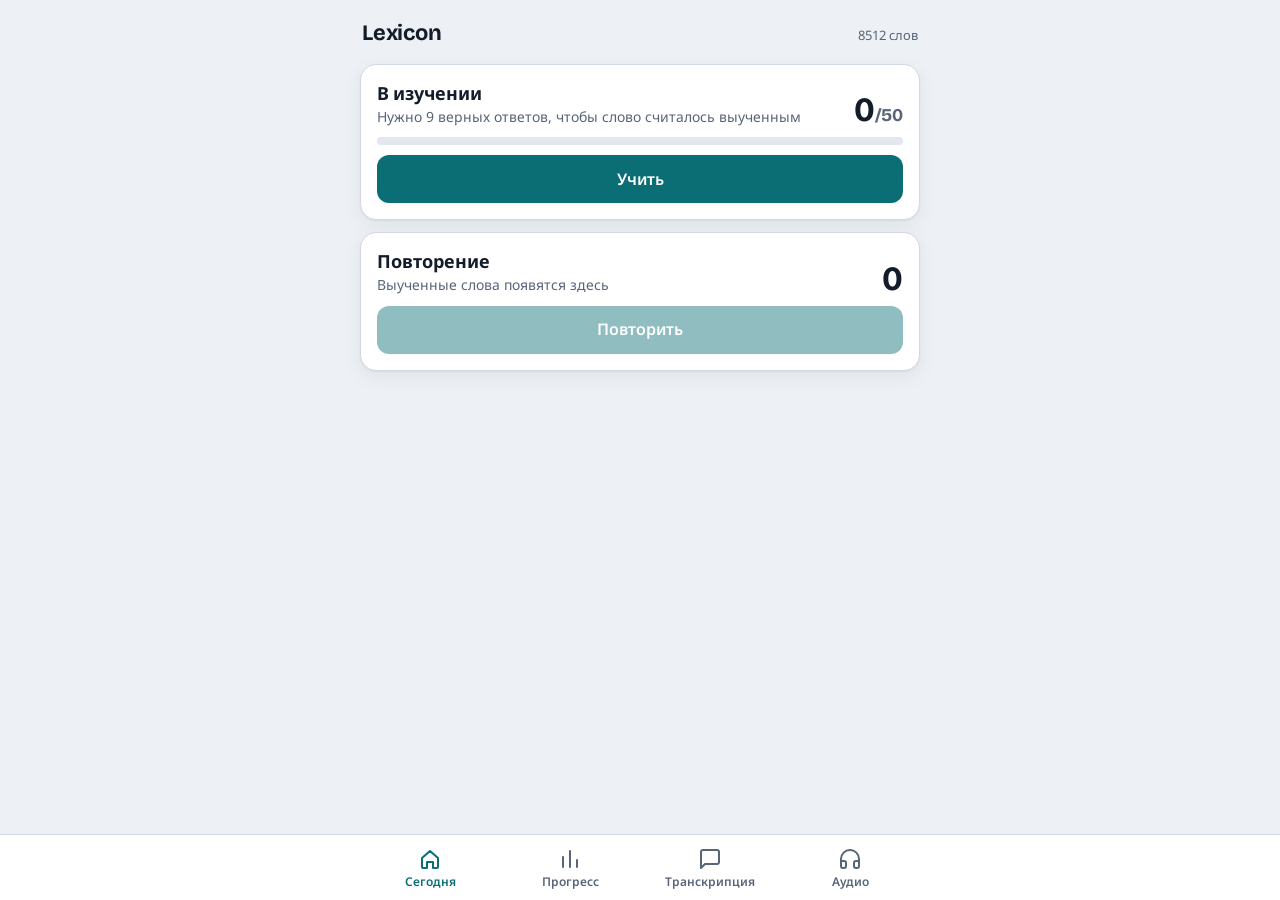
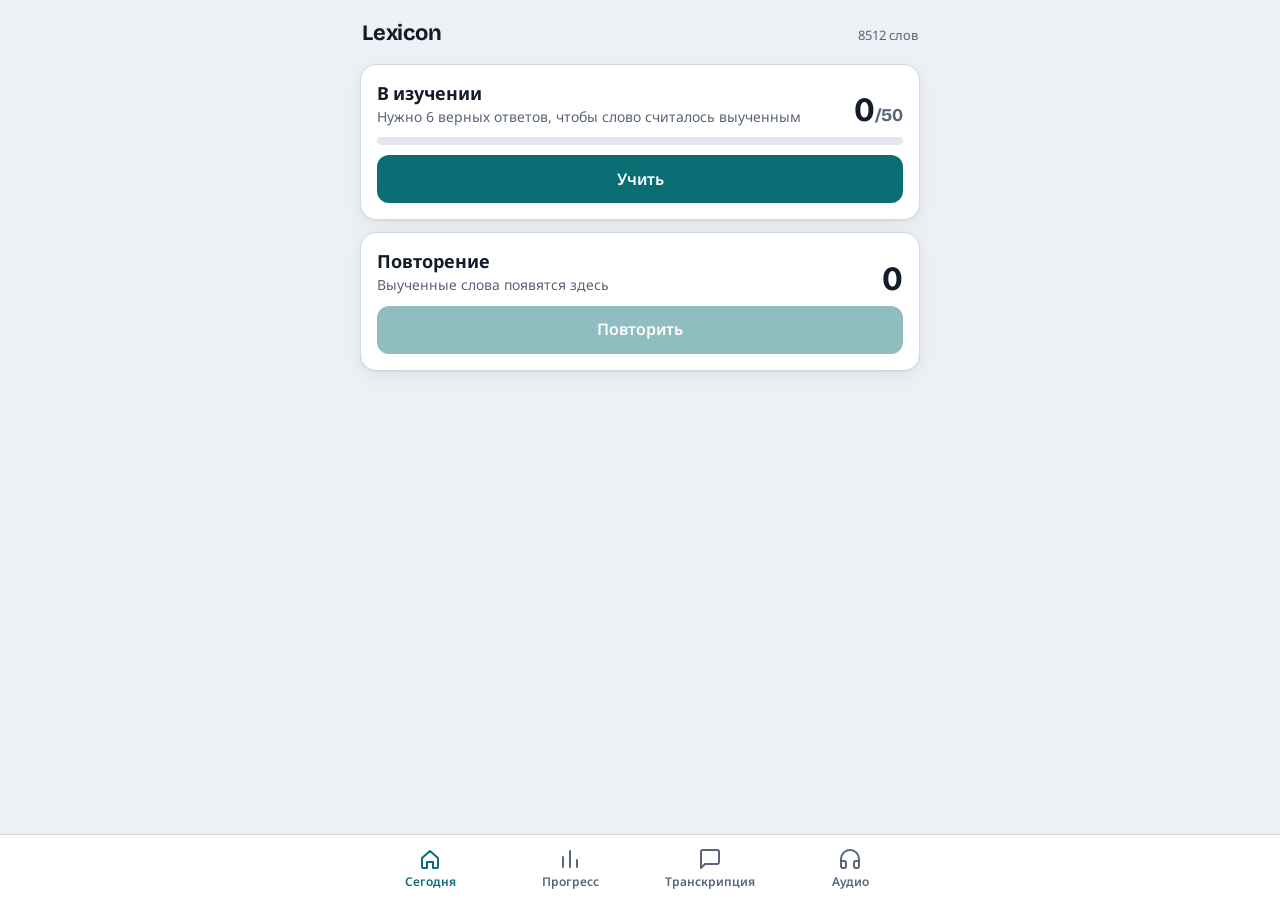
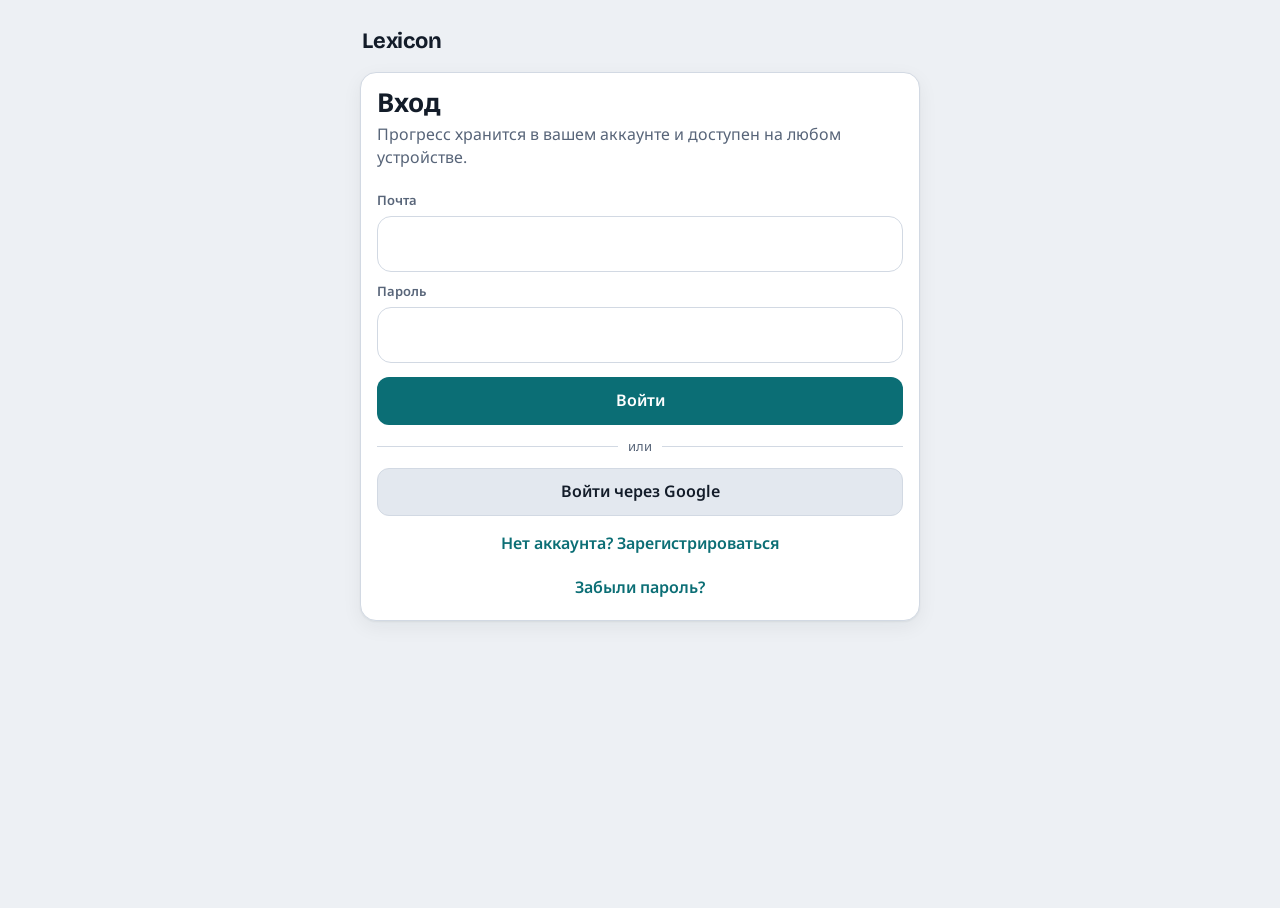
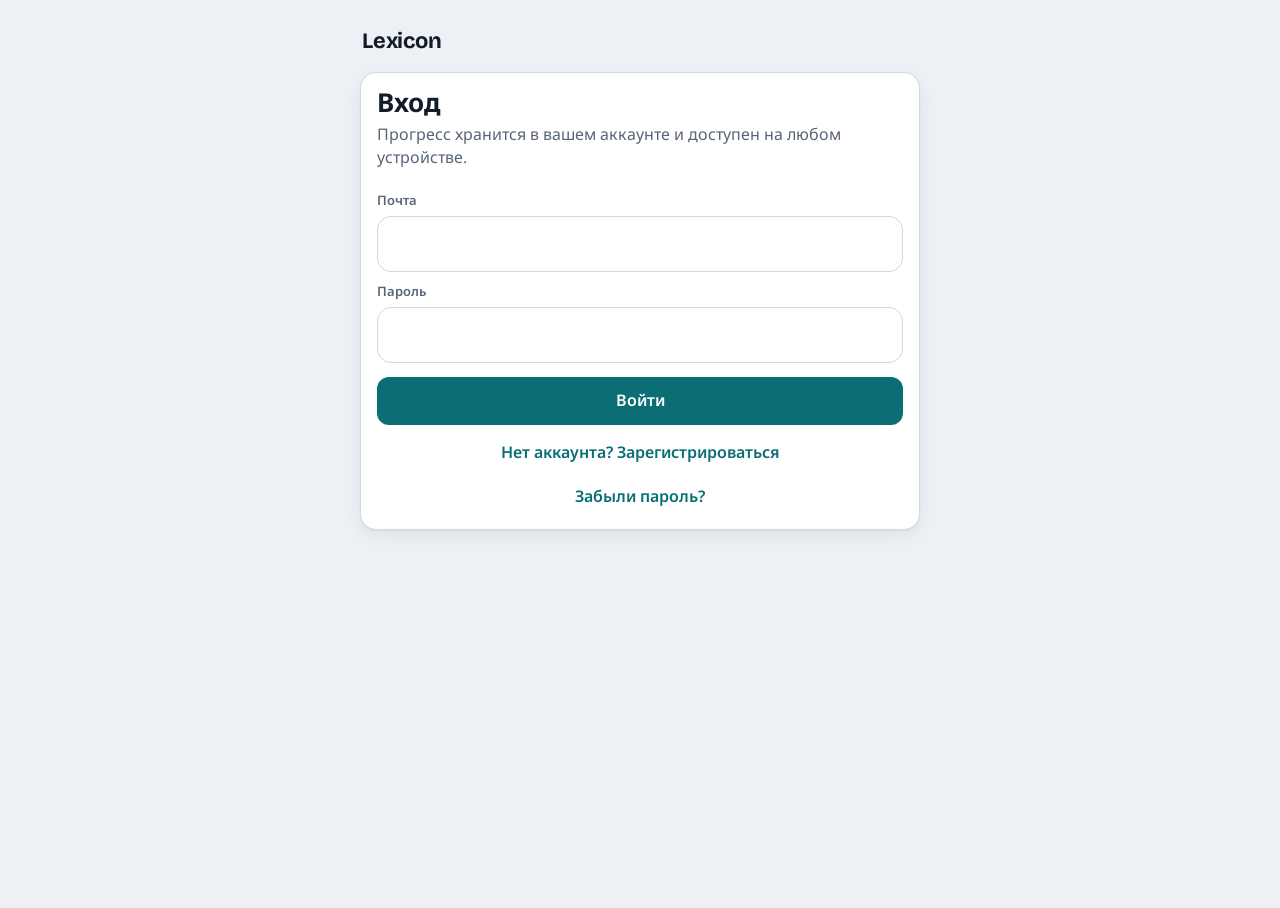
